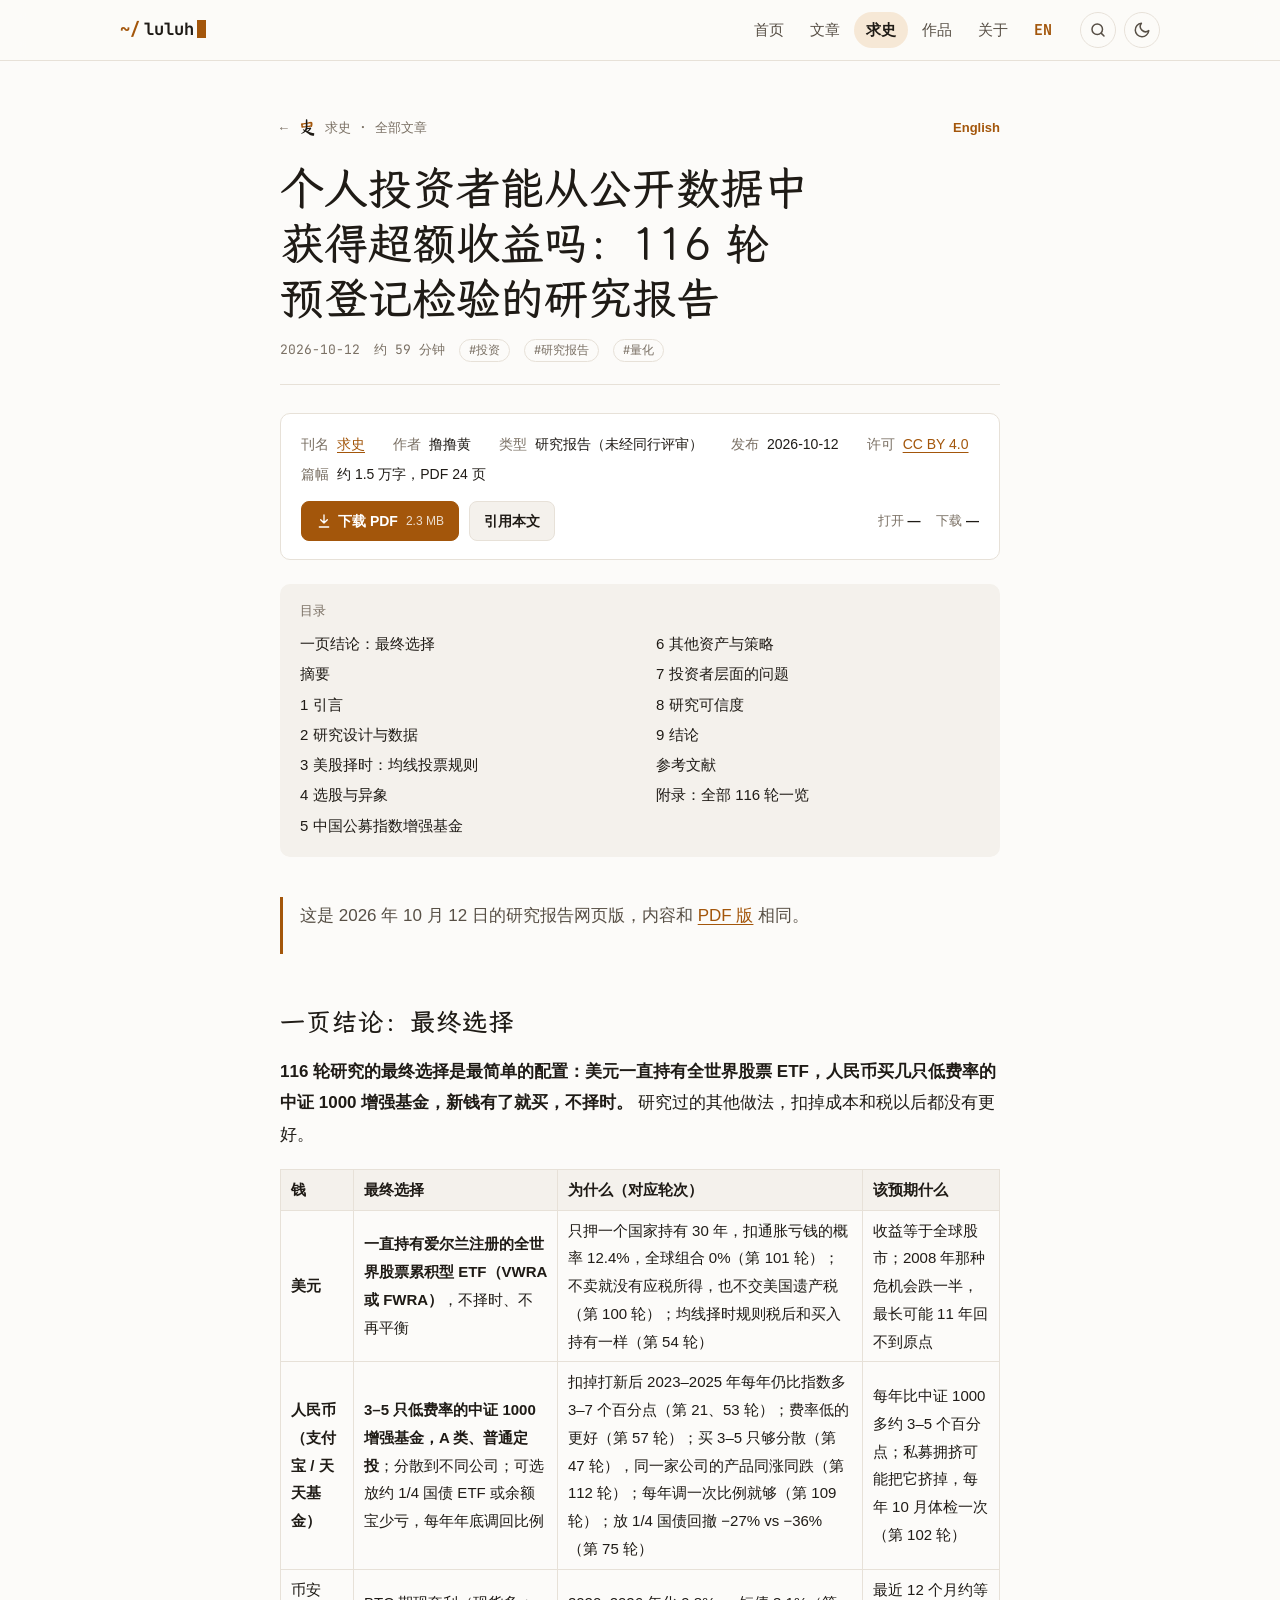
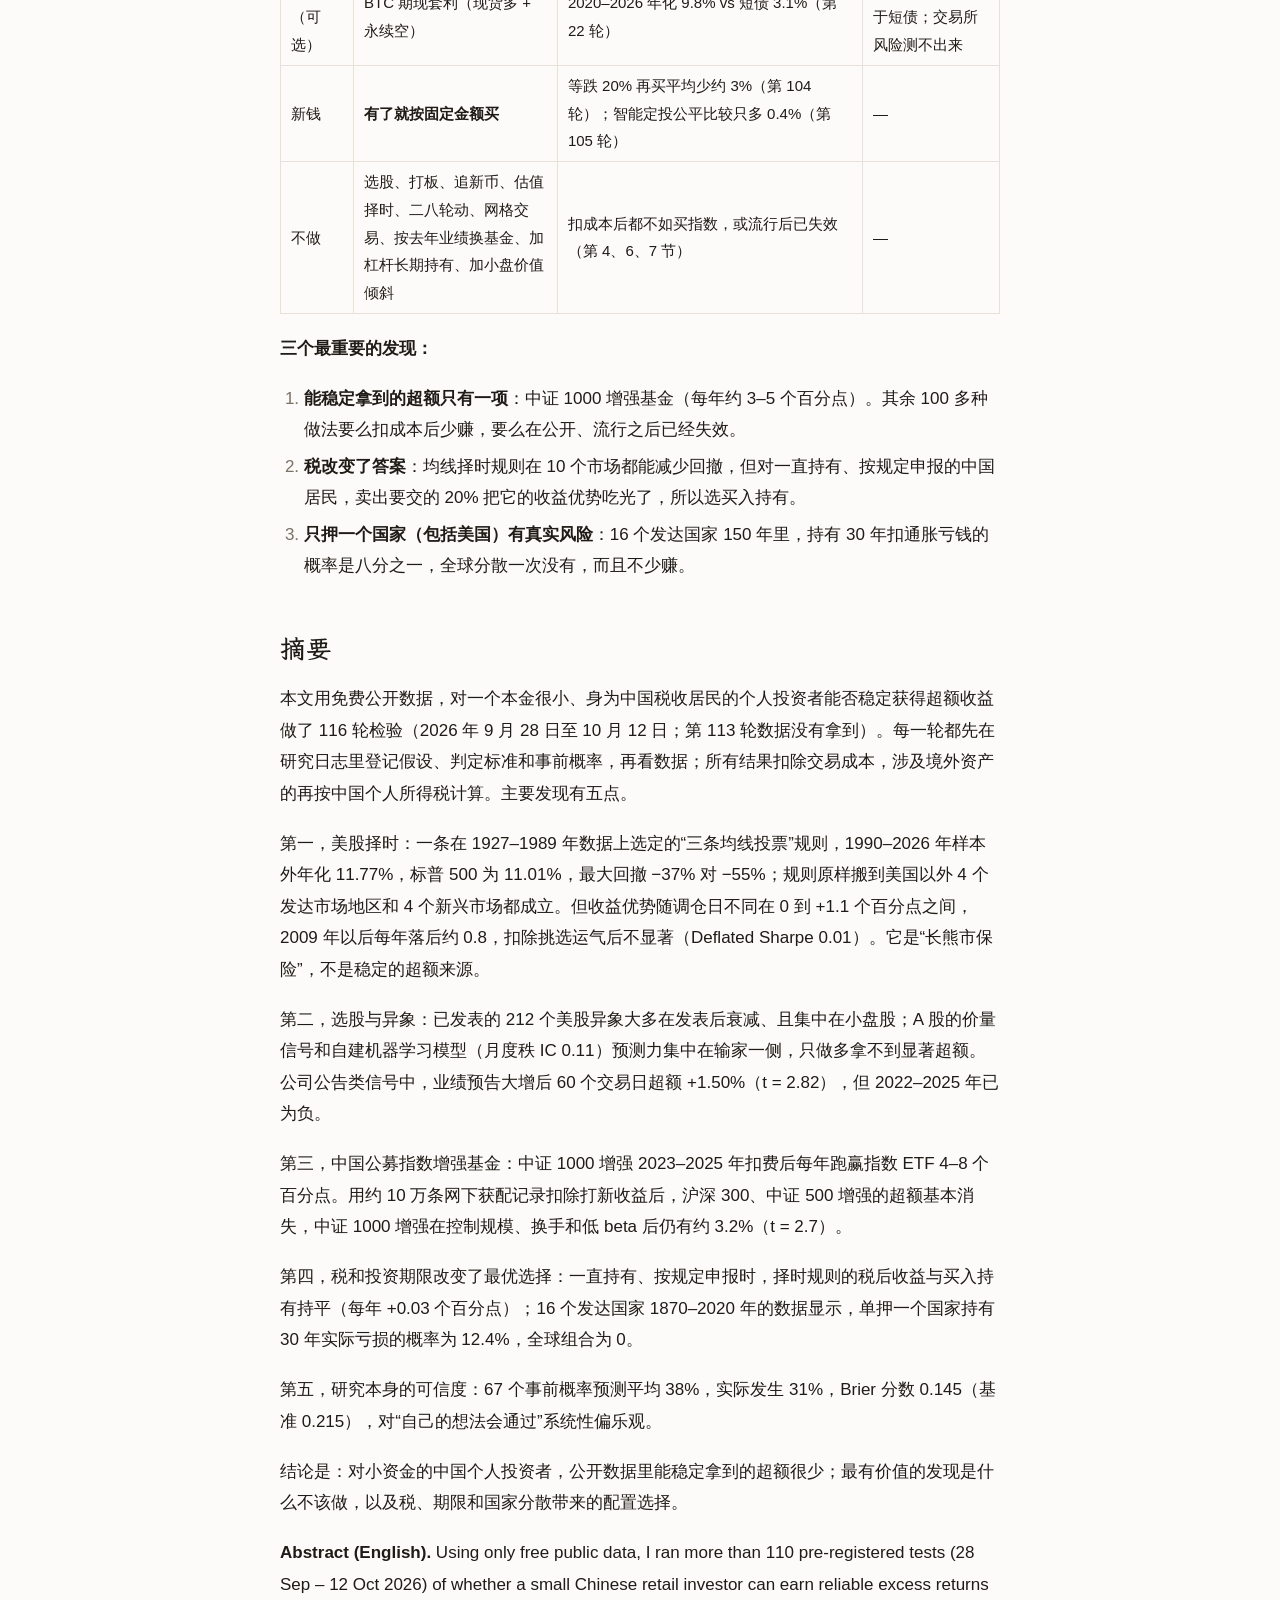
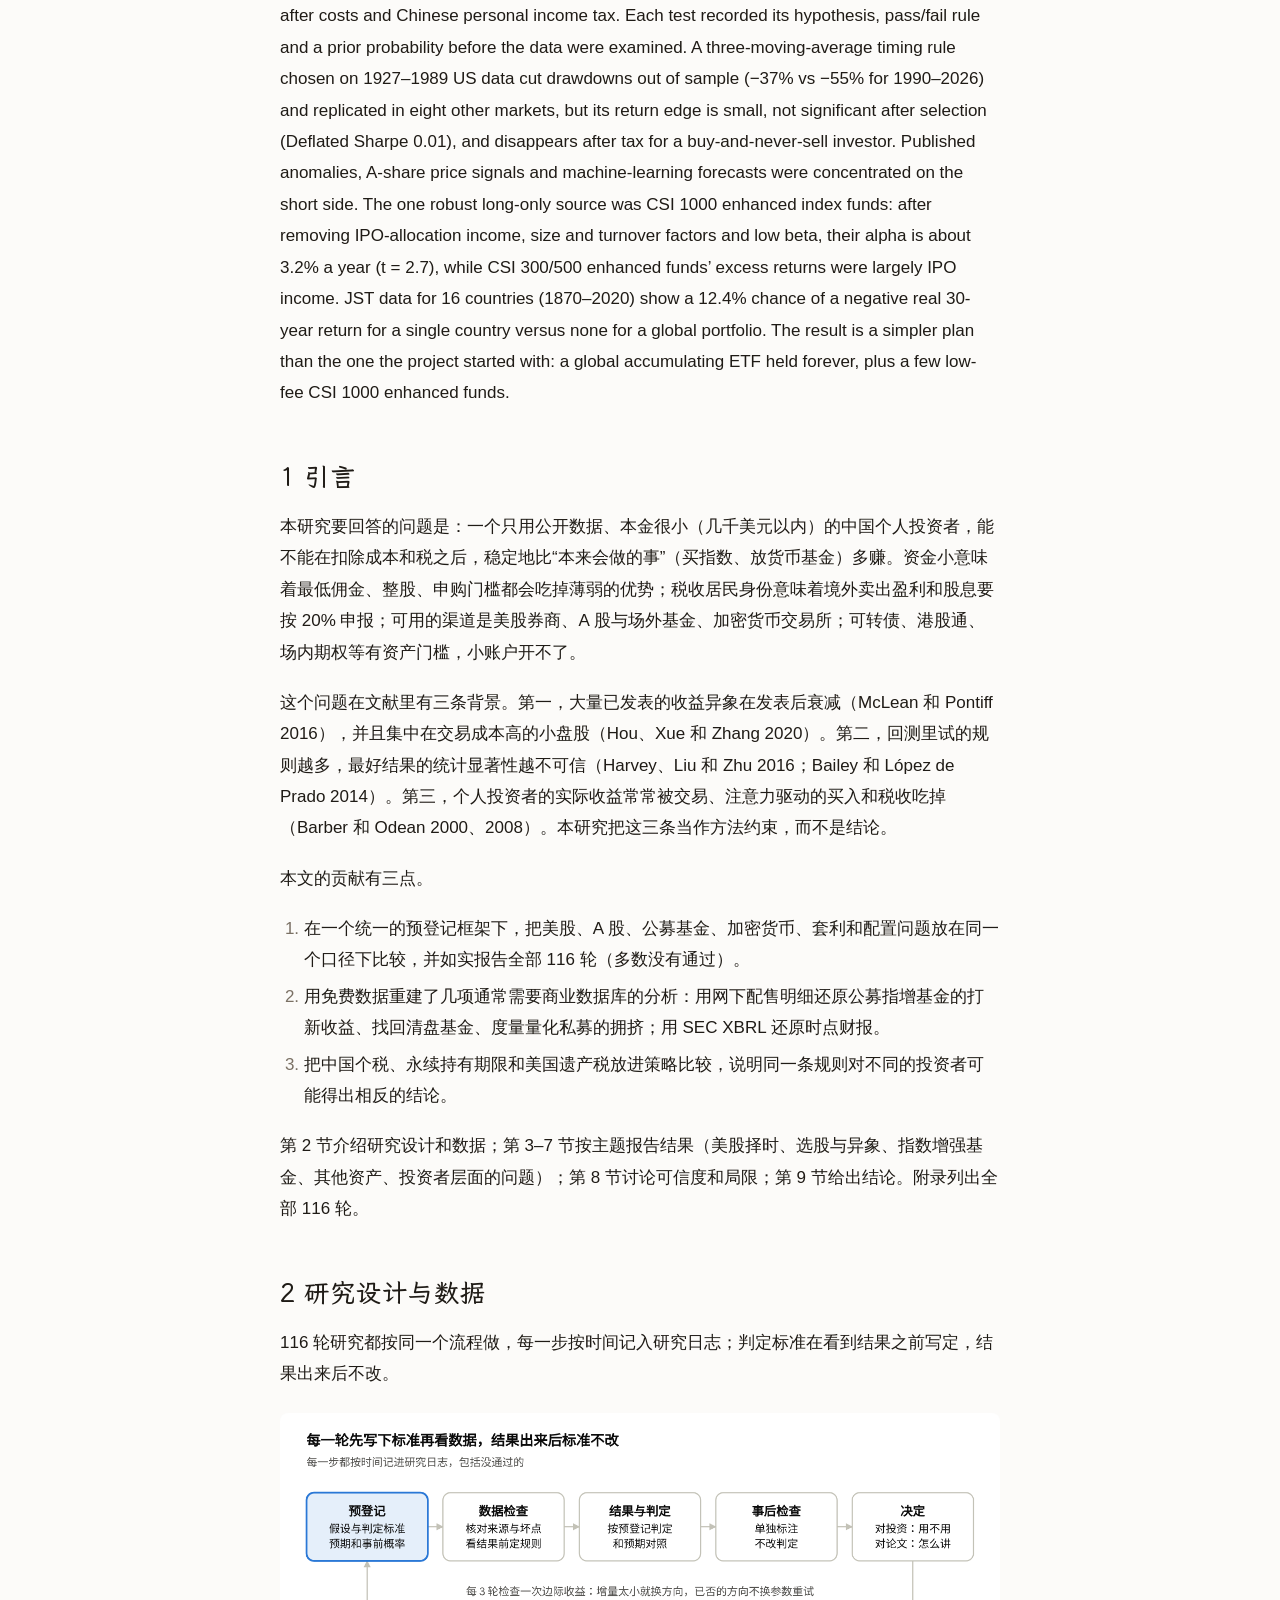
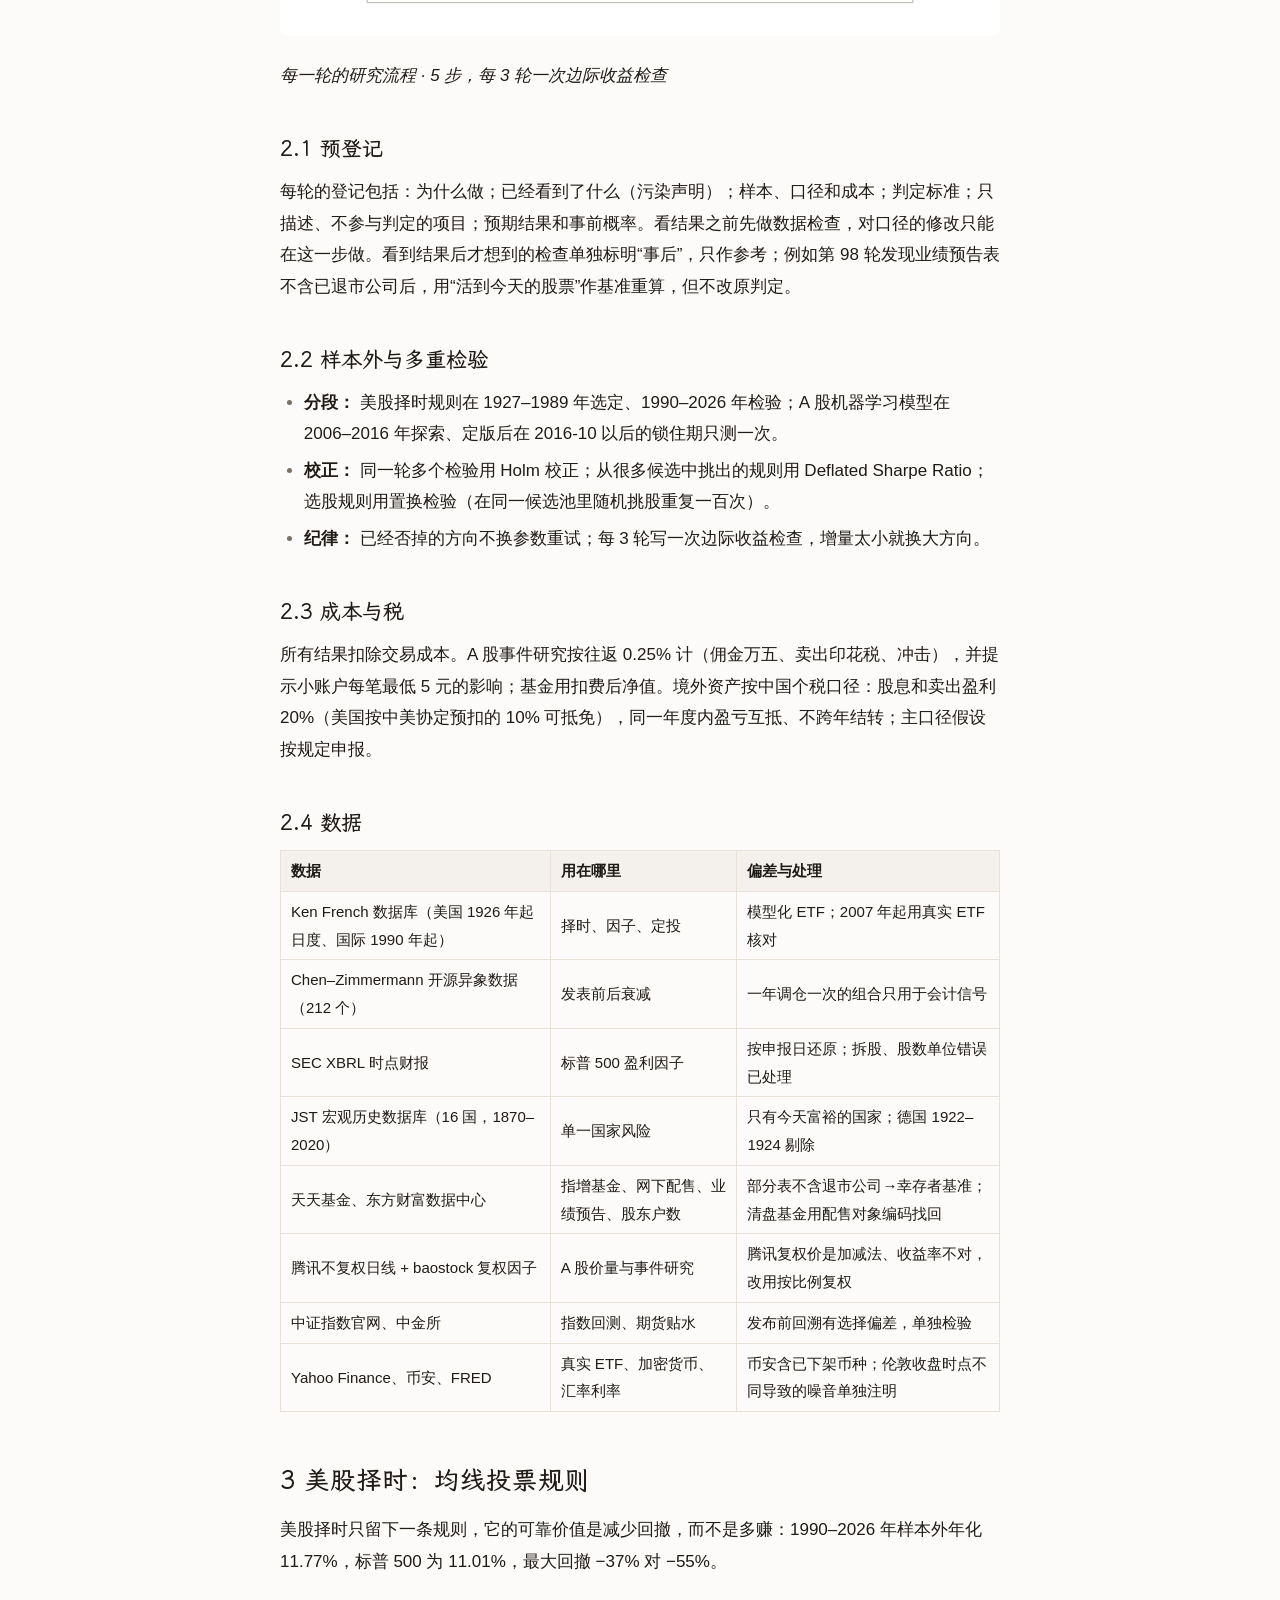
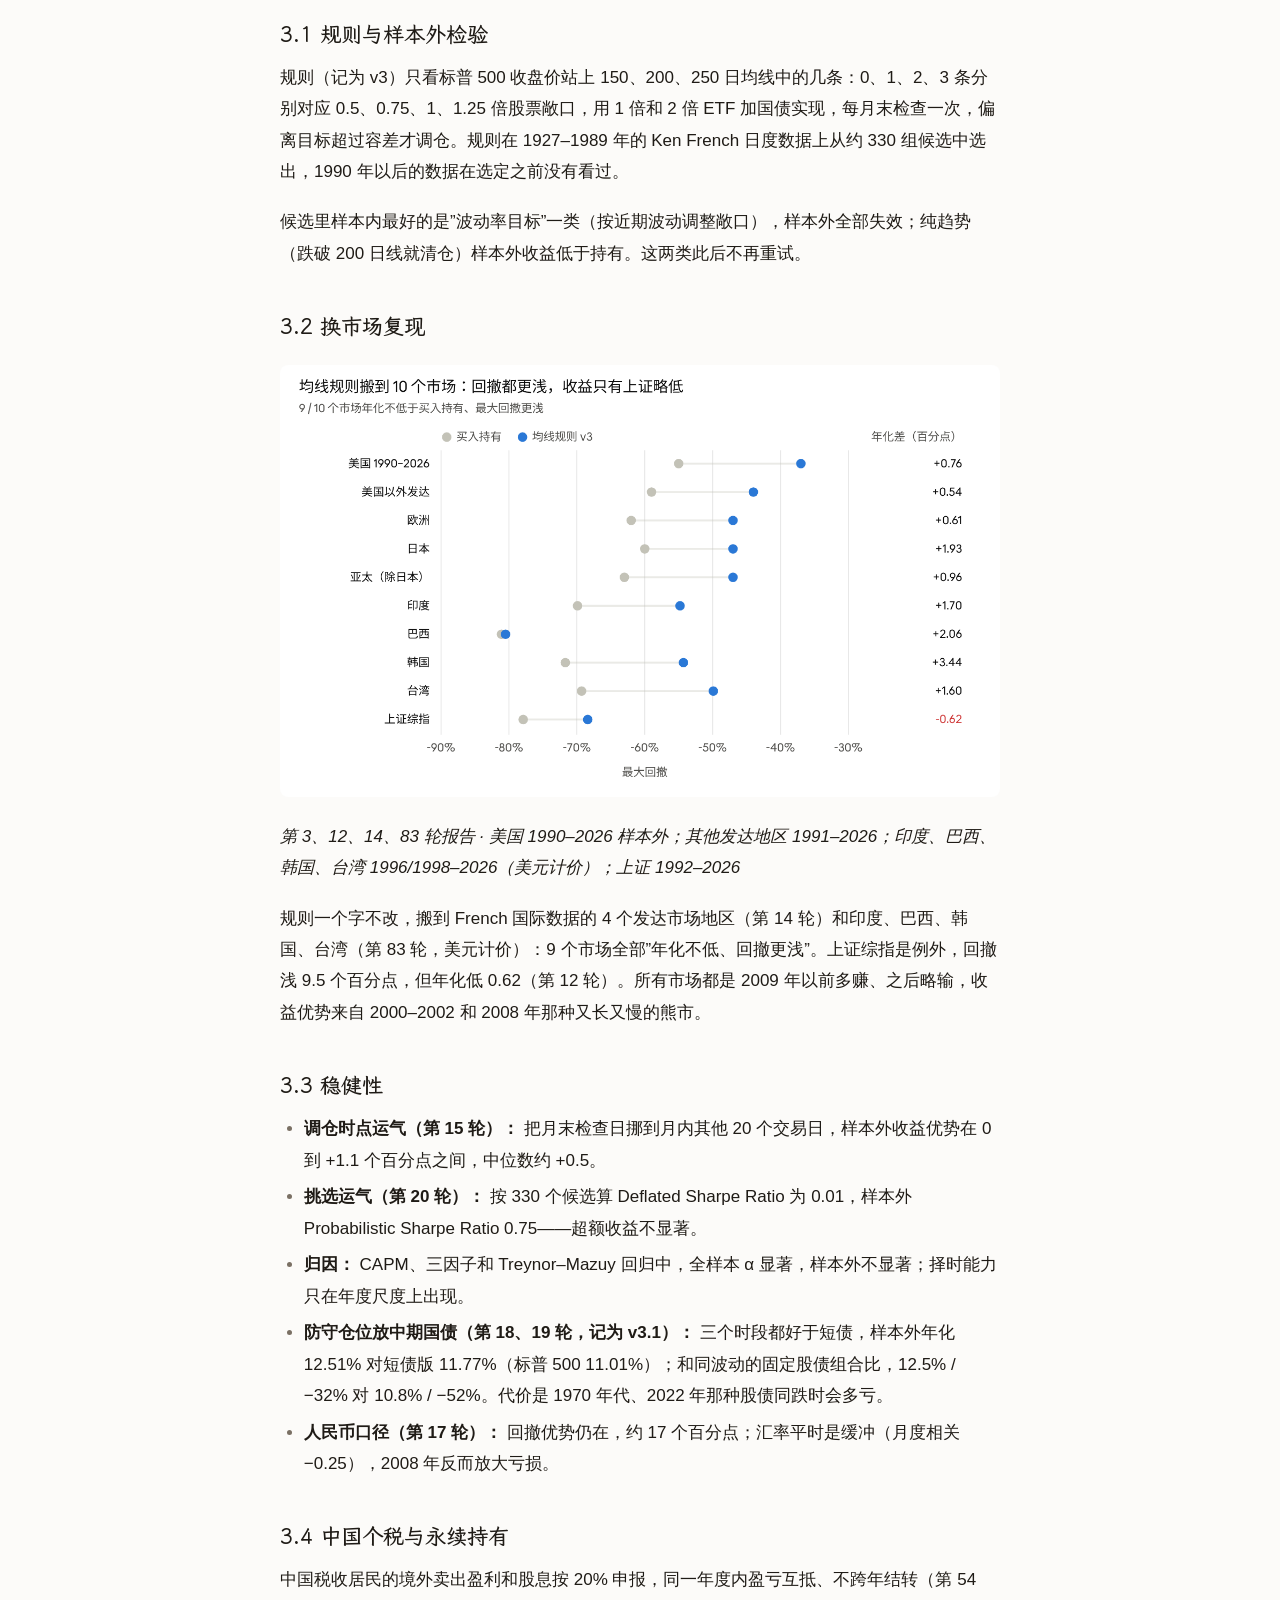
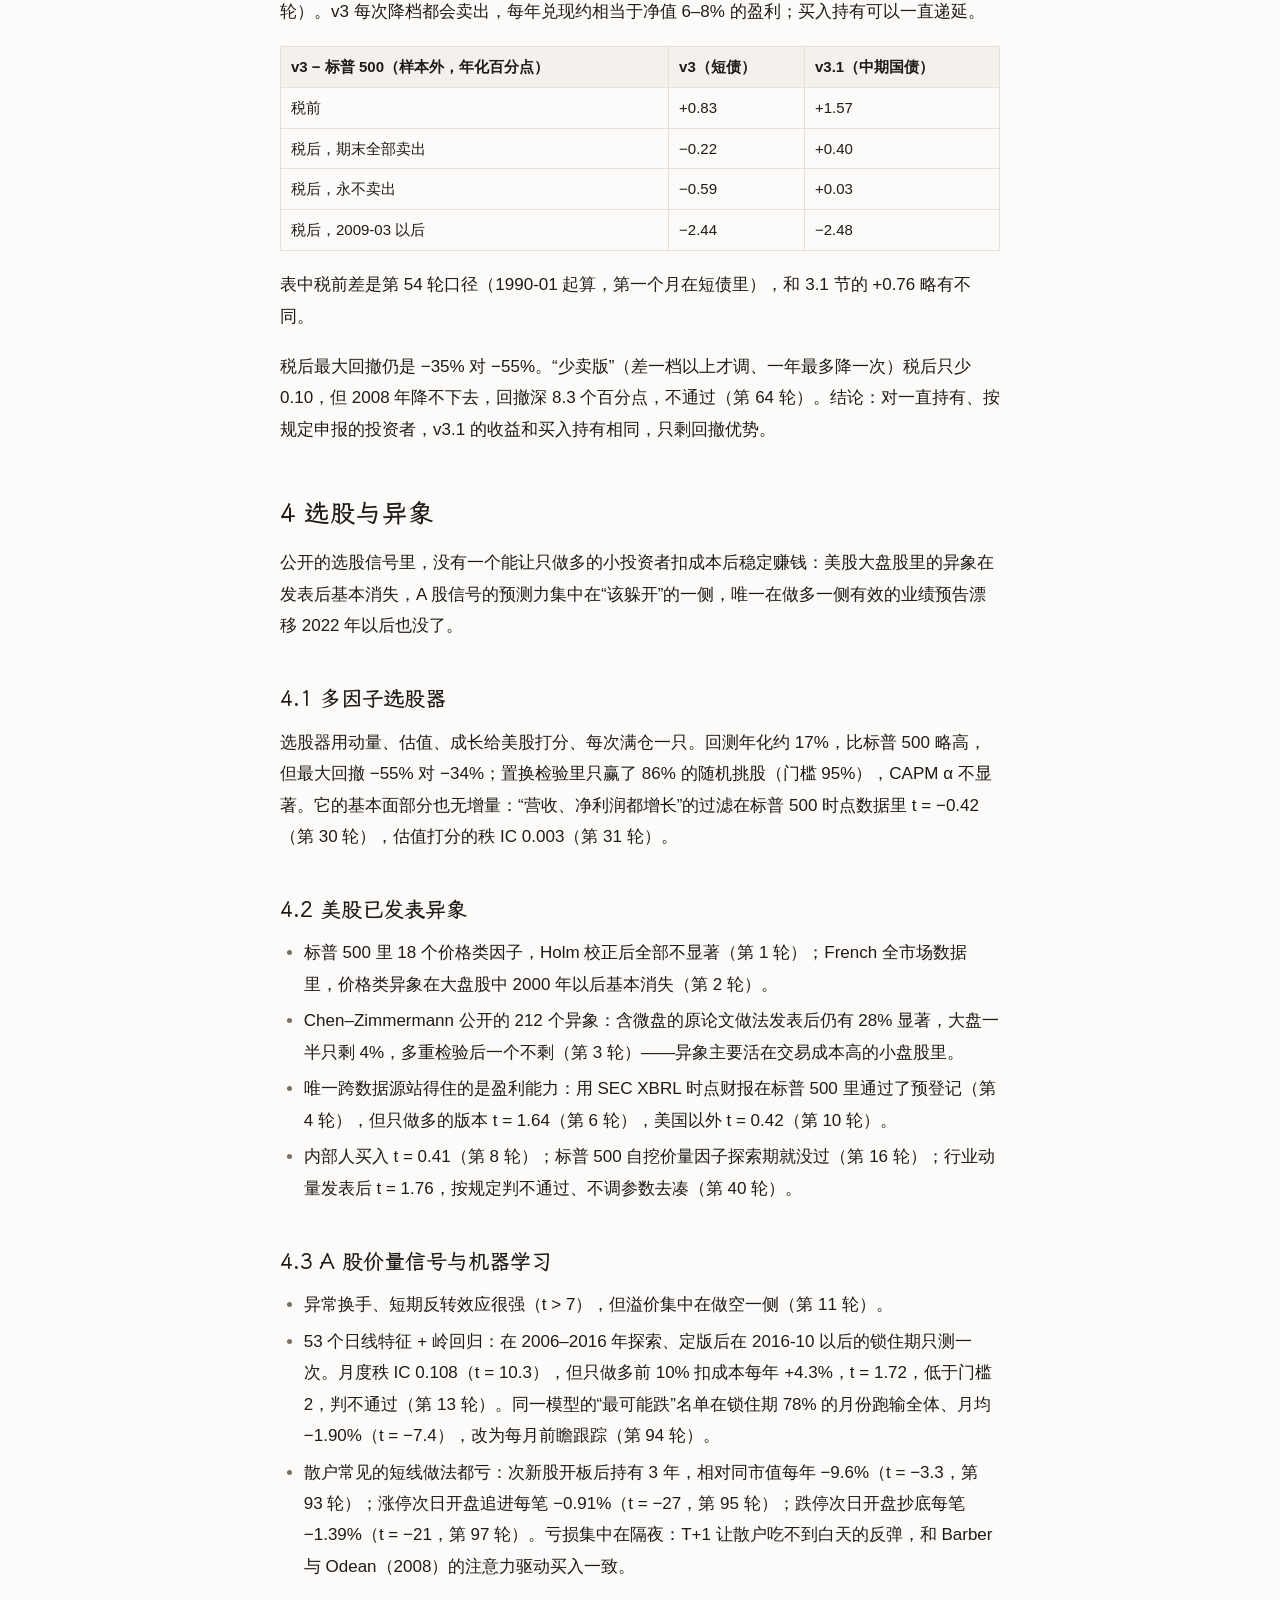
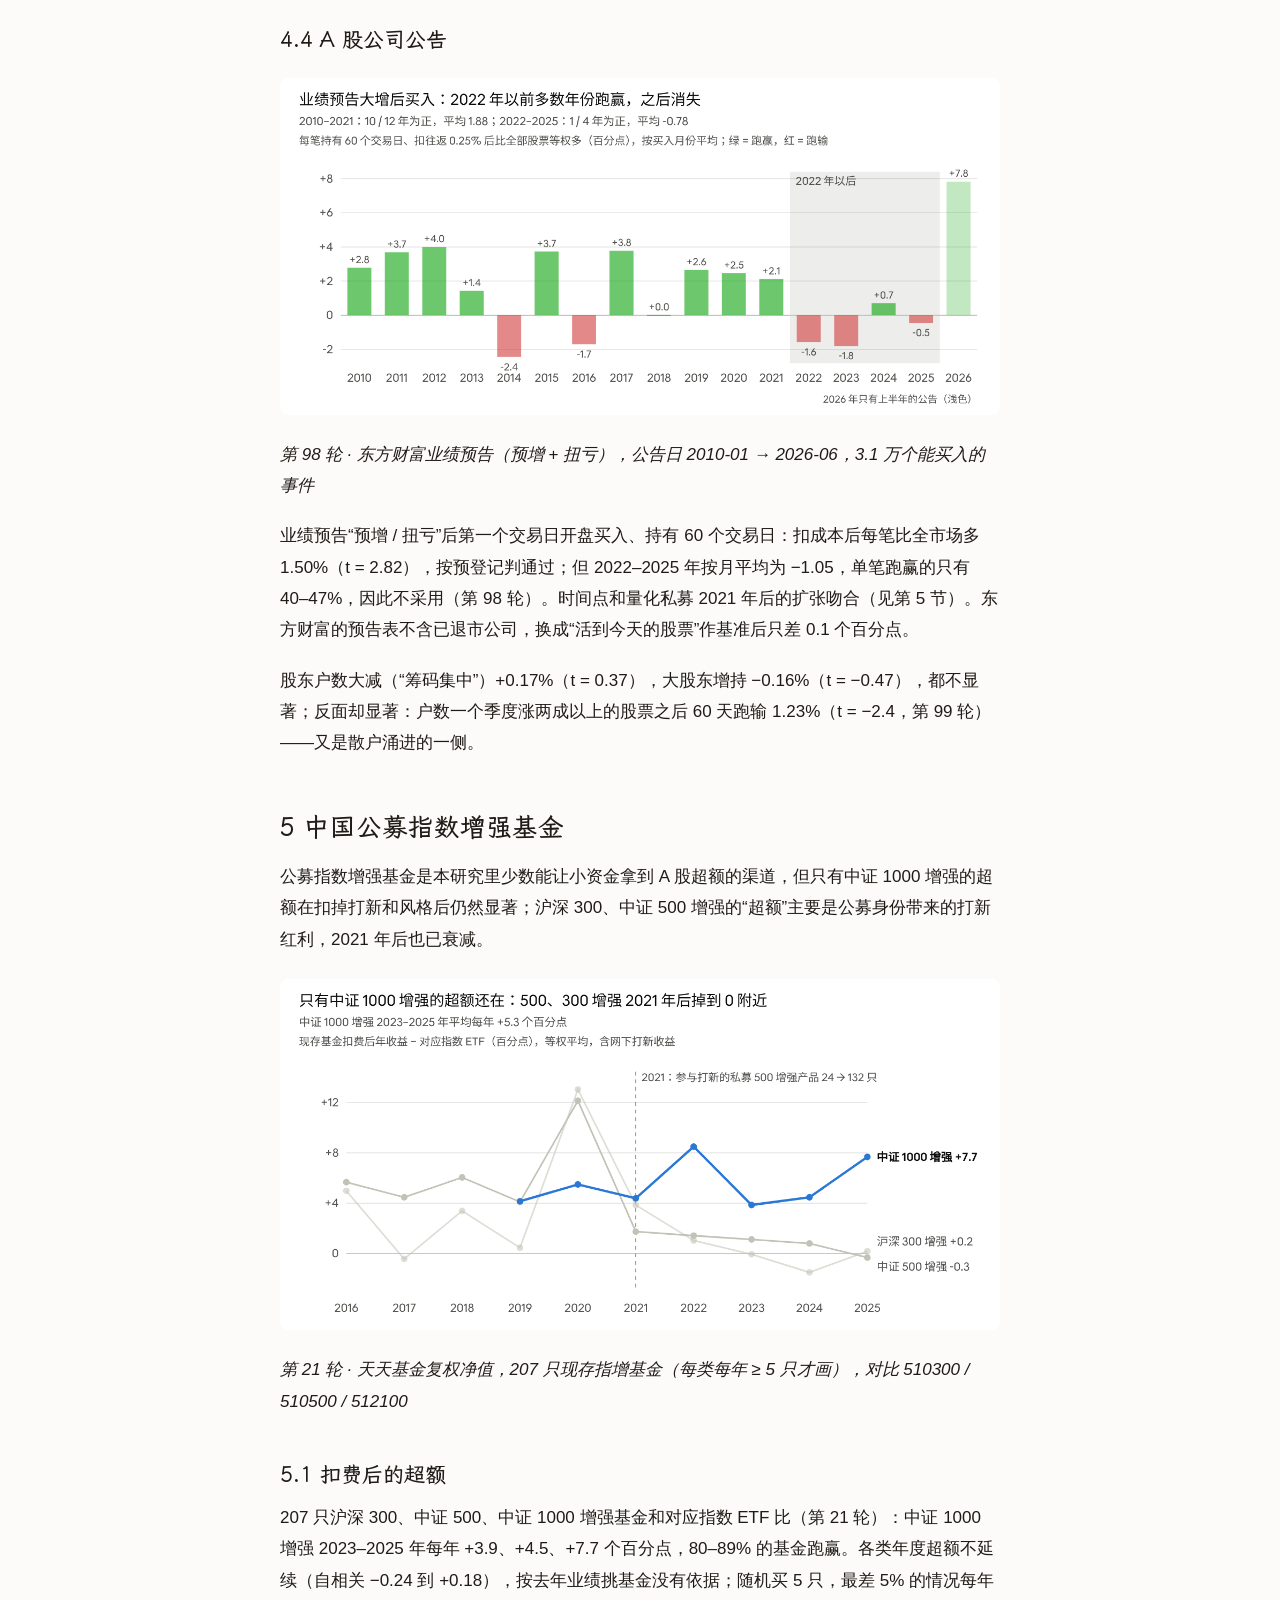
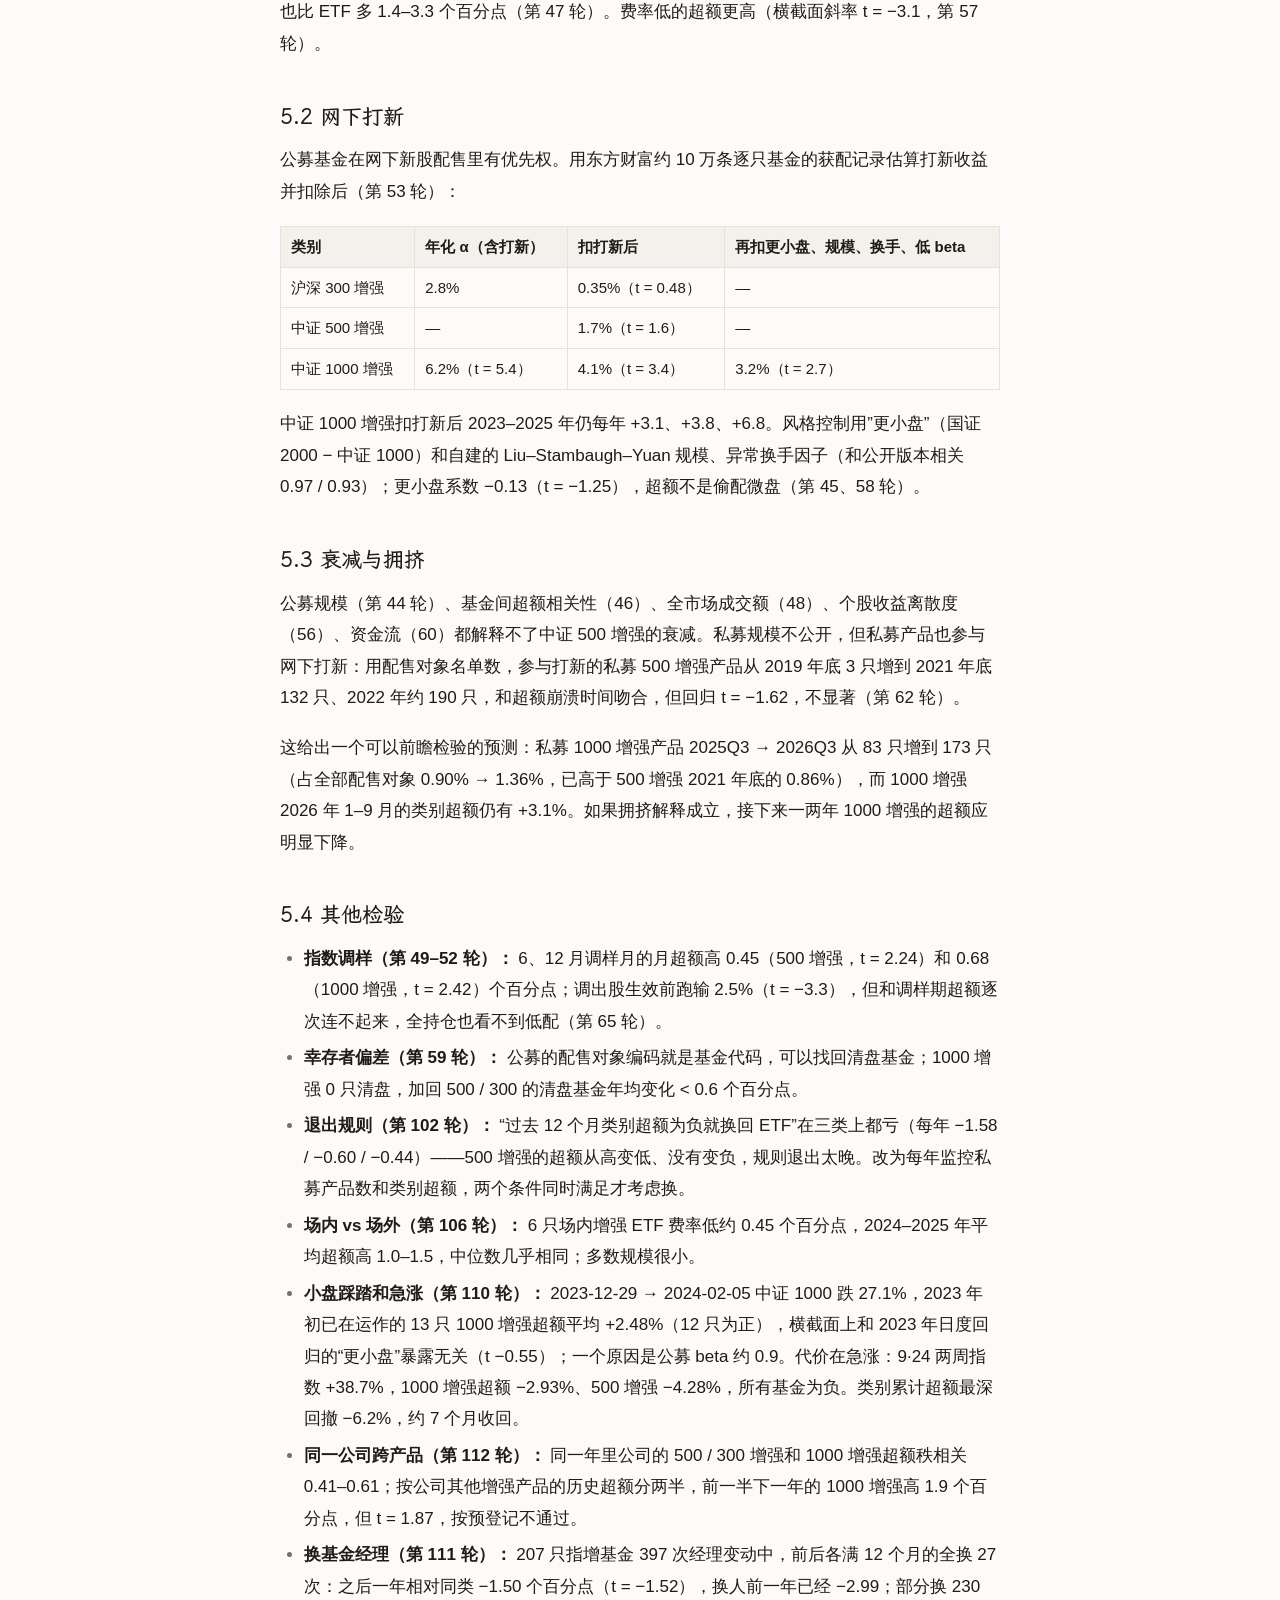
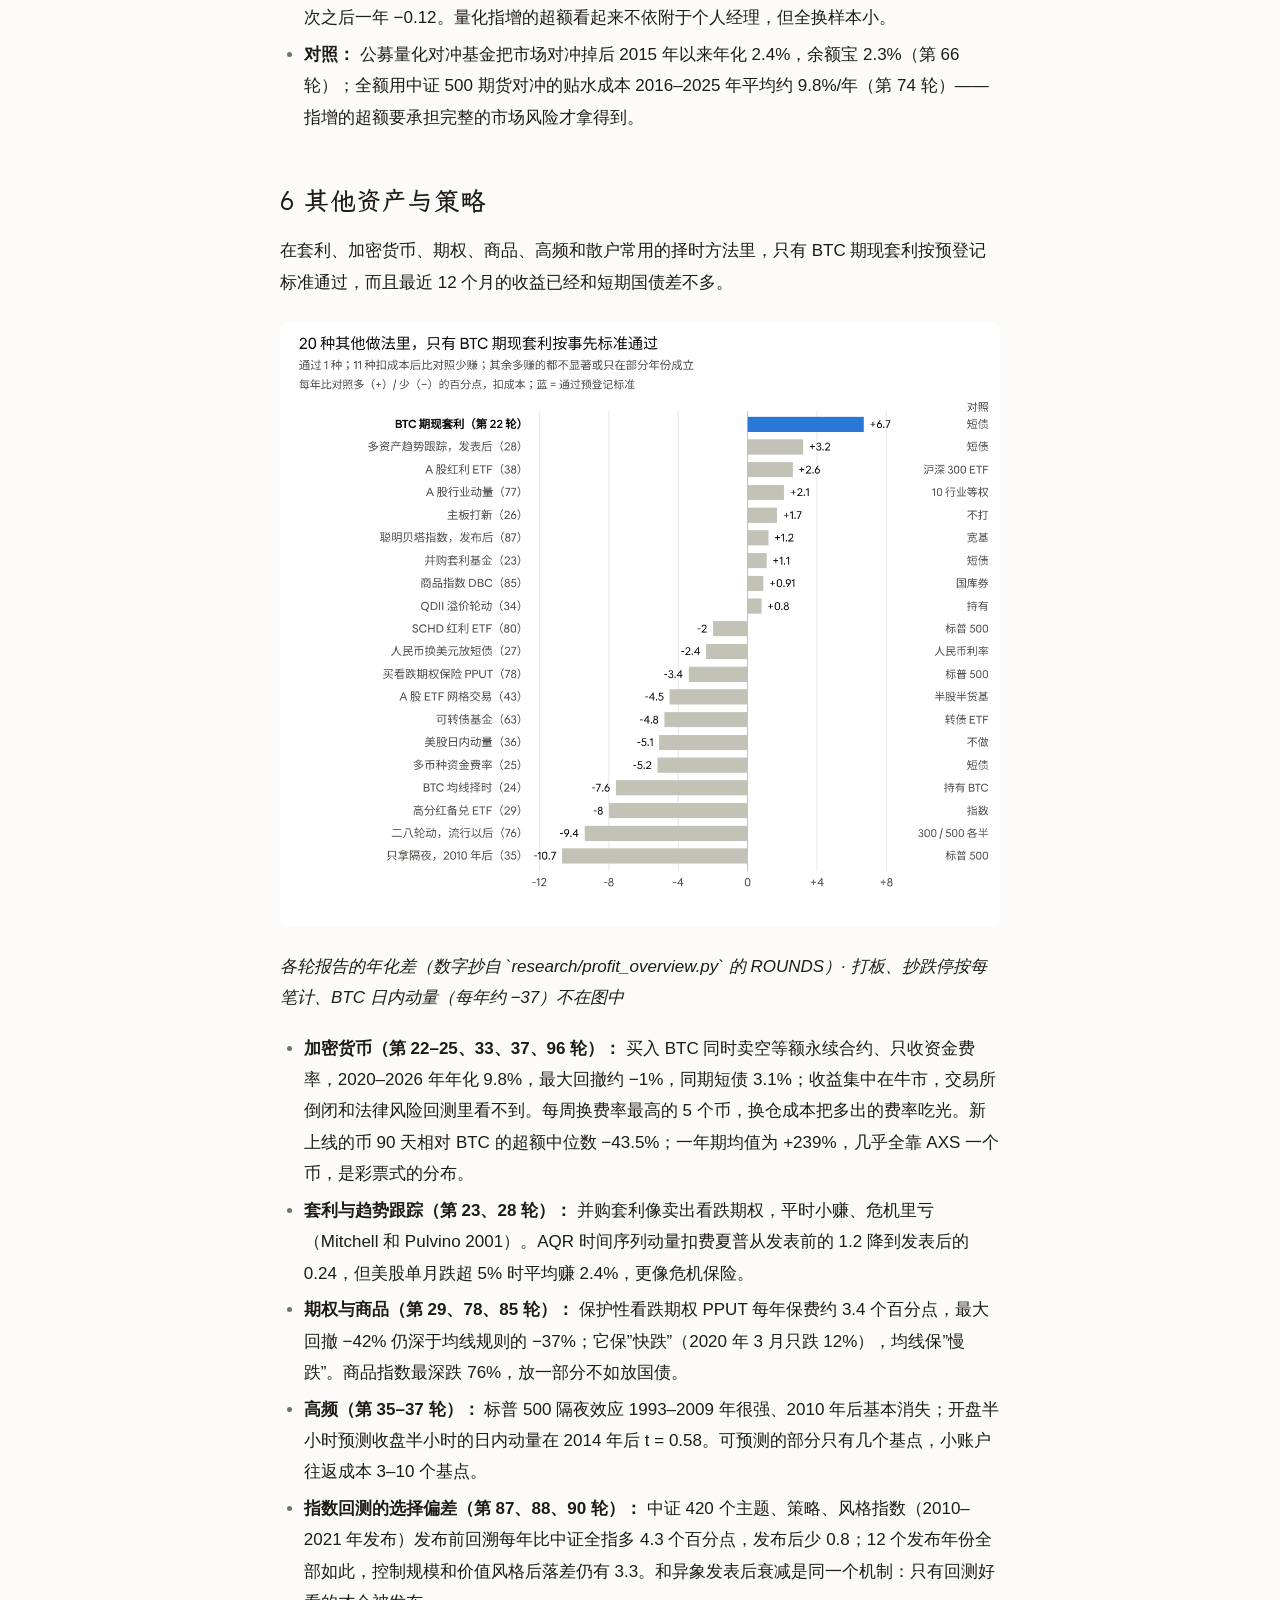
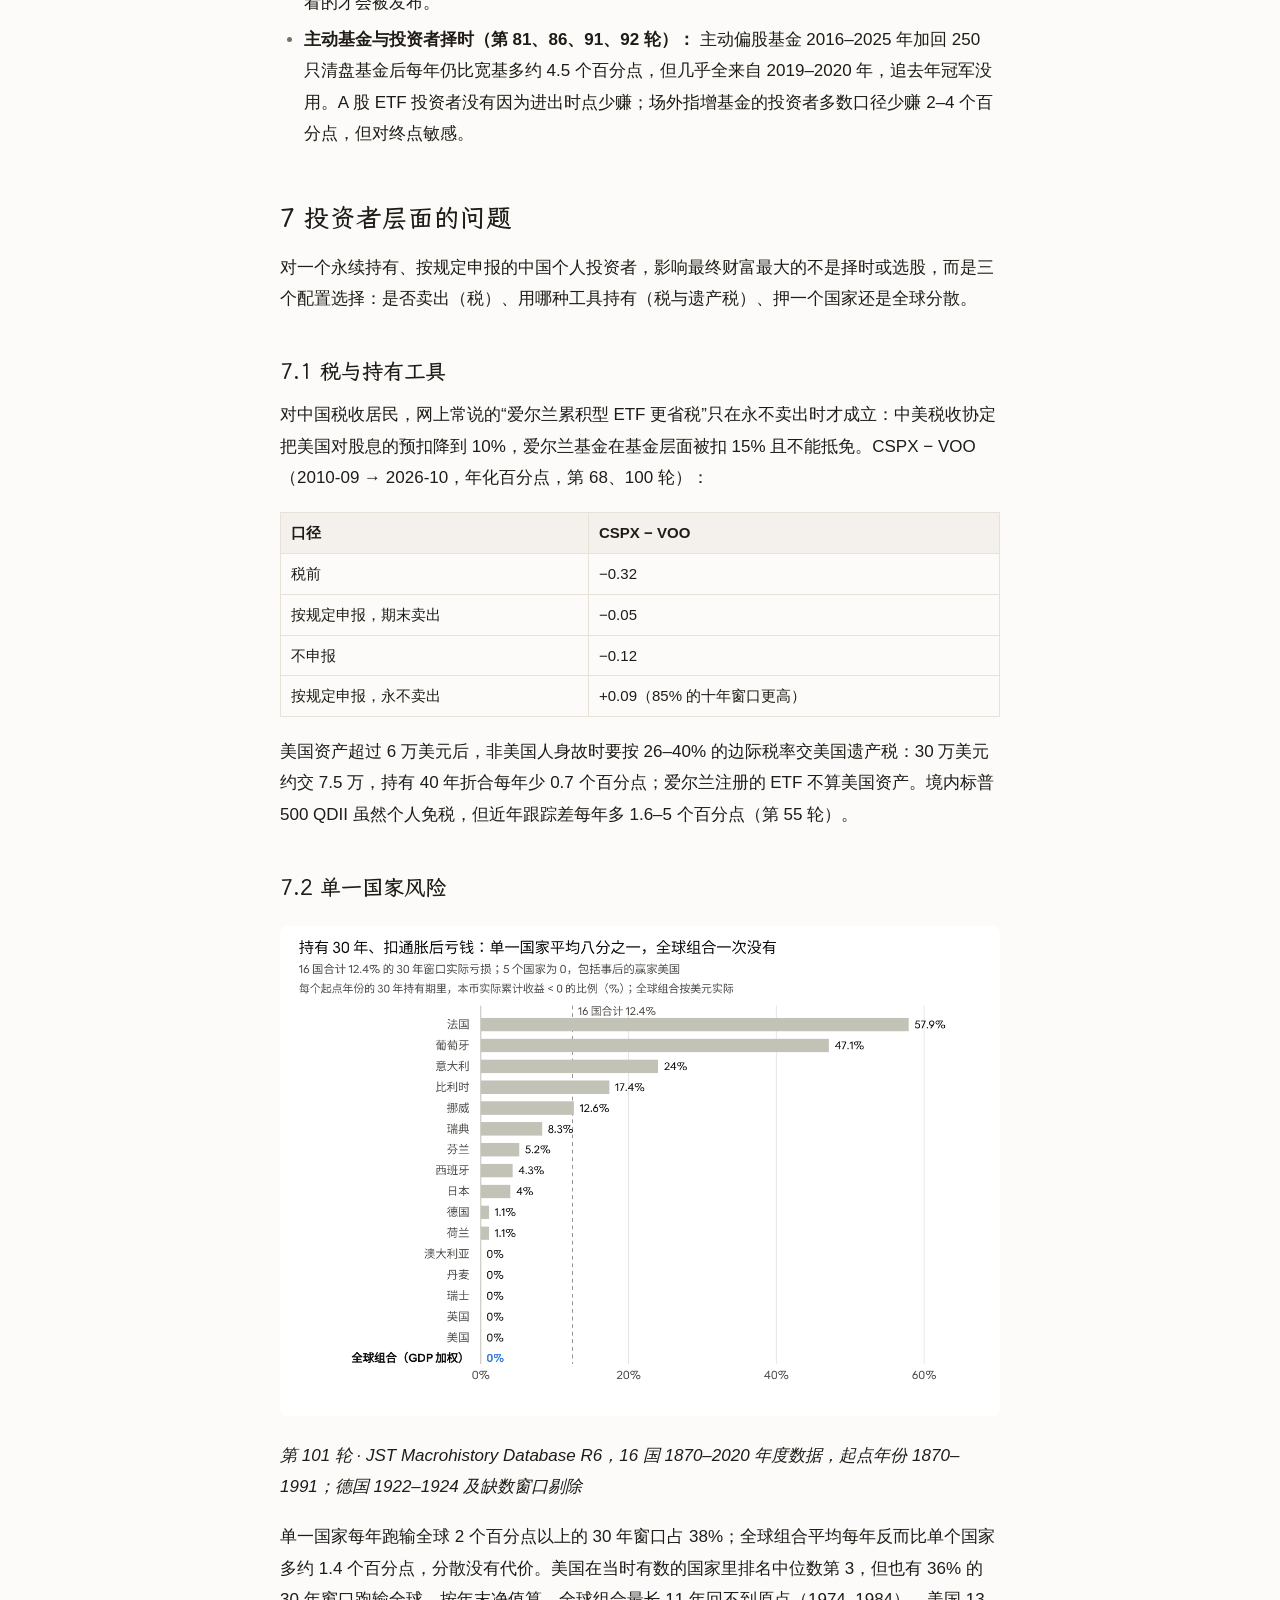
==== 116-rounds-report/index.html @ 2277ae7c "116 轮报告加 CC BY 4.0 许可" ====
<!DOCTYPE html><html lang="zh-CN"> <head><meta charset="utf-8"><meta name="viewport" content="width=device-width, initial-scale=1"><title>个人投资者能从公开数据中获得超额收益吗：116 轮预登记检验的研究报告 · 撸撸黄 LuluH</title><meta name="description" content="用免费公开数据，对本金很小的中国税收居民个人投资者能否稳定获得超额收益做了 116 轮检验。"><link rel="canonical" href="https://qiushi.luluh.top/116-rounds-report/"><link rel="alternate" hreflang="zh-CN" href="https://qiushi.luluh.top/116-rounds-report/"><link rel="alternate" hreflang="en" href="https://qiushi.luluh.top/en/116-rounds-report/"><link rel="alternate" hreflang="x-default" href="https://qiushi.luluh.top/116-rounds-report/"><meta property="og:type" content="article"><meta property="og:site_name" content="撸撸黄 LuluH"><meta property="og:locale" content="zh_CN"><meta property="og:url" content="https://qiushi.luluh.top/116-rounds-report/"><meta property="og:title" content="个人投资者能从公开数据中获得超额收益吗：116 轮预登记检验的研究报告 · 撸撸黄 LuluH"><meta property="og:description" content="用免费公开数据，对本金很小的中国税收居民个人投资者能否稳定获得超额收益做了 116 轮检验。"><meta property="og:image" content="https://qiushi.luluh.top/og.png"><meta name="twitter:card" content="summary_large_image"><meta name="twitter:title" content="个人投资者能从公开数据中获得超额收益吗：116 轮预登记检验的研究报告 · 撸撸黄 LuluH"><meta name="twitter:description" content="用免费公开数据，对本金很小的中国税收居民个人投资者能否稳定获得超额收益做了 116 轮检验。"><meta name="twitter:image" content="https://qiushi.luluh.top/og.png"><link rel="icon" type="image/svg+xml" href="/favicon.svg"><link rel="icon" type="image/png" sizes="32x32" href="/icon-32.png"><link rel="apple-touch-icon" href="/icon-180.png"><link rel="alternate" type="application/rss+xml" title="撸撸黄 LuluH" href="https://luluh.top/rss.xml"><link rel="sitemap" href="https://qiushi.luluh.top/sitemap.xml"><link rel="preload" href="/fonts/jetbrains-mono-latin-700-normal.woff2" as="font" type="font/woff2" crossorigin><meta name="theme-color" content="#171513" media="(prefers-color-scheme: dark)"><meta name="theme-color" content="#fcfbf9" media="(prefers-color-scheme: light)"><!-- 在页面画出来之前定好深浅色，避免先闪一下白底 --><script>
      (function () {
        var t = null;
        try { t = localStorage.getItem('theme'); } catch (e) {}
        if (t !== 'light' && t !== 'dark') {
          t = window.matchMedia('(prefers-color-scheme: light)').matches ? 'light' : 'dark';
        }
        document.documentElement.dataset.theme = t;
      })();
    </script><!-- 旧站链接兼容：/#/blog?id=post03 → /blog/how-stocks-work/ --><script>(function(){const legacyMap = {"post07":"/blog/expo-practice-script/","post03":"/blog/how-stocks-work/","post02":"/blog/html-to-word/","post04":"/blog/stock-terms/","post05":"/blog/stock-trading-rules/","post06":"/blog/chaoxing-copy/","post01":"/blog/pip-access-denied/"};

      (function () {
        var h = location.hash;
        if (h.indexOf('#/') !== 0) return;
        var m = h.match(/^#\/blog\?(?:.*&)?id=([^&]+)/);
        var to = '/';
        if (m && legacyMap[m[1]]) to = legacyMap[m[1]];
        else if (/^#\/blog/.test(h)) to = '/blog/';
        else if (/^#\/(homework|projects)/.test(h)) to = '/works/';
        location.replace(to);
      })();
    })();</script><link rel="stylesheet" href="/_astro/_slug_.O-OmyZ-A.css"></head> <body> <a class="skip-link" href="#main">跳到正文</a> <header class="site-header"> <div class="wrap"> <a href="https://luluh.top/" class="logo mono" aria-label="撸撸黄 LuluH 首页"> <span class="prompt">~/</span>luluh<span class="cursor" aria-hidden="true"></span> </a> <nav class="nav mono" aria-label="主导航"> <a href="https://luluh.top/">首页</a><a href="https://luluh.top/blog/">文章</a><a href="https://qiushi.luluh.top/" aria-current="page">求史</a><a href="https://luluh.top/works/">作品</a><a href="https://luluh.top/about/">关于</a> <a class="nav-lang" href="https://qiushi.luluh.top/en/116-rounds-report/" hreflang="en" lang="en">EN</a> </nav> <div class="header-actions"> <button class="icon-btn" id="search-toggle" type="button" aria-label="搜索" aria-expanded="false" aria-controls="search-pop" title="搜索（/）"> <svg viewBox="0 0 24 24" fill="none" stroke="currentColor" stroke-width="2" stroke-linecap="round" stroke-linejoin="round"><circle cx="11" cy="11" r="7"></circle><path d="m20 20-3.5-3.5"></path></svg> </button> <button class="icon-btn" id="theme-toggle" type="button" aria-label="切换深色/浅色"> <svg class="theme-icon-moon" viewBox="0 0 24 24" fill="none" stroke="currentColor" stroke-width="2" stroke-linecap="round" stroke-linejoin="round"><path d="M21 12.8A9 9 0 1 1 11.2 3a7 7 0 0 0 9.8 9.8z"></path></svg> <svg class="theme-icon-sun" viewBox="0 0 24 24" fill="none" stroke="currentColor" stroke-width="2" stroke-linecap="round" stroke-linejoin="round"><circle cx="12" cy="12" r="4"></circle><path d="M12 2v2M12 20v2M4.9 4.9l1.4 1.4M17.7 17.7l1.4 1.4M2 12h2M20 12h2M4.9 19.1l1.4-1.4M17.7 6.3l1.4-1.4"></path></svg> </button> </div> </div> </header> <!-- 搜索：点页头的放大镜就在当前页弹出，不单开页面；Pagefind 第一次打开时才加载 --> <div class="search-pop" id="search-pop" hidden> <div class="search-backdrop" data-search-close></div> <div class="search-box" role="dialog" aria-modal="true" aria-label="搜索"> <div id="search"></div> <p class="search-hint mono">Esc 关闭 · 按 / 随时打开</p> </div> </div> <main id="main">  <article class="wrap-narrow" data-pagefind-body> <div class="back-row" data-pagefind-ignore> <a class="back-link mono" href="/">← <svg class="qiushi-logo back-mark" viewBox="0 0 100 100" role="img" aria-label xmlns="http://www.w3.org/2000/svg">  <g> <path fill="var(--accent)" d="M17.04 30.62 L17.10 30.94 L17.18 31.34 L17.27 31.79 L17.37 32.31 L17.48 32.87 L17.60 33.46 L17.72 34.09 L17.85 34.74 L17.98 35.39 L18.10 36.05 L18.22 36.71 L18.33 37.35 L18.44 37.97 L18.53 38.56 L18.62 39.15 L18.71 39.77 L18.80 40.41 L18.89 41.07 L18.97 41.74 L19.05 42.40 L19.13 43.05 L19.20 43.69 L19.27 44.29 L19.34 44.85 L19.40 45.37 L19.45 45.83 L19.50 46.23 L19.53 46.56 L19.83 47.69 L20.41 48.72 L21.24 49.55 L22.25 50.15 L23.38 50.46 L24.56 50.47 L25.69 50.17 L26.72 49.59 L27.55 48.76 L28.15 47.75 L28.46 46.62 L28.47 45.44 L28.42 45.12 L28.37 44.72 L28.31 44.26 L28.24 43.74 L28.16 43.18 L28.08 42.58 L28.00 41.95 L27.91 41.29 L27.83 40.63 L27.74 39.97 L27.66 39.30 L27.59 38.66 L27.52 38.03 L27.47 37.44 L27.41 36.85 L27.36 36.22 L27.32 35.57 L27.27 34.91 L27.23 34.24 L27.19 33.57 L27.15 32.91 L27.12 32.27 L27.08 31.67 L27.05 31.10 L27.03 30.58 L27.00 30.11 L26.98 29.71 L26.96 29.38 L26.63 28.12 L25.99 26.98 L25.07 26.05 L23.94 25.39 L22.69 25.05 L21.38 25.04 L20.12 25.37 L18.98 26.01 L18.05 26.93 L17.39 28.06 L17.05 29.31 Z M22.68 33.45 L23.73 33.23 L25.01 32.95 L26.50 32.62 L28.17 32.25 L29.98 31.85 L31.92 31.43 L33.95 30.99 L36.05 30.54 L38.19 30.10 L40.34 29.66 L42.47 29.25 L44.56 28.86 L46.58 28.51 L48.51 28.21 L50.48 27.91 L52.55 27.57 L54.67 27.22 L56.82 26.87 L58.98 26.53 L61.11 26.21 L63.19 25.93 L65.19 25.68 L67.08 25.50 L68.81 25.38 L70.34 25.34 L71.61 25.39 L72.55 25.50 L73.04 25.65 L73.08 25.74 L72.81 25.69 L72.45 25.47 L72.16 25.20 L72.02 25.06 L71.96 25.13 L71.91 25.43 L71.86 25.92 L71.78 26.56 L71.68 27.33 L71.58 28.21 L71.50 29.21 L71.46 30.31 L71.51 31.32 L71.57 31.95 L71.62 32.46 L71.66 33.05 L71.68 33.72 L71.70 34.42 L71.70 35.16 L71.69 35.91 L71.68 36.65 L71.66 37.38 L71.63 38.08 L71.60 38.75 L71.58 39.38 L71.55 39.97 L71.53 40.45 L71.54 41.62 L71.86 42.76 L72.45 43.77 L73.29 44.59 L74.31 45.17 L75.45 45.47 L76.62 45.46 L77.76 45.14 L78.77 44.55 L79.59 43.71 L80.17 42.69 L80.47 41.55 L80.55 41.22 L80.67 40.82 L80.84 40.29 L81.03 39.66 L81.24 38.95 L81.46 38.18 L81.68 37.34 L81.90 36.46 L82.10 35.54 L82.27 34.58 L82.41 33.59 L82.50 32.57 L82.53 31.53 L82.49 30.68 L82.47 30.19 L82.47 29.69 L82.49 28.99 L82.53 28.14 L82.55 27.15 L82.54 26.04 L82.46 24.82 L82.25 23.48 L81.85 22.02 L81.14 20.47 L80.03 18.97 L78.53 17.70 L76.79 16.82 L74.96 16.35 L73.15 16.21 L71.37 16.29 L69.56 16.52 L67.69 16.86 L65.75 17.29 L63.74 17.79 L61.68 18.32 L59.59 18.89 L57.48 19.46 L55.38 20.02 L53.30 20.56 L51.28 21.04 L49.34 21.46 L47.49 21.79 L45.59 22.08 L43.56 22.35 L41.45 22.61 L39.29 22.86 L37.11 23.09 L34.94 23.31 L32.80 23.51 L30.73 23.70 L28.75 23.88 L26.90 24.04 L25.20 24.19 L23.69 24.33 L22.38 24.45 L21.32 24.55 L20.19 24.88 L19.18 25.49 L18.37 26.34 L17.81 27.37 L17.53 28.51 L17.55 29.68 L17.88 30.81 L18.49 31.82 L19.34 32.63 L20.37 33.19 L21.51 33.47 Z M24.46 49.97 L25.51 49.81 L26.80 49.59 L28.29 49.34 L29.96 49.05 L31.78 48.74 L33.73 48.41 L35.77 48.07 L37.87 47.73 L40.02 47.39 L42.17 47.06 L44.31 46.74 L46.40 46.46 L48.42 46.20 L50.34 45.98 L52.27 45.79 L54.30 45.62 L56.41 45.47 L58.56 45.32 L60.74 45.20 L62.91 45.08 L65.05 44.98 L67.12 44.88 L69.09 44.80 L70.94 44.72 L72.63 44.65 L74.15 44.59 L75.45 44.53 L76.52 44.47 L77.66 44.18 L78.68 43.61 L79.53 42.80 L80.13 41.79 L80.45 40.66 L80.47 39.48 L80.18 38.34 L79.61 37.32 L78.80 36.47 L77.79 35.87 L76.66 35.55 L75.48 35.53 L74.44 35.72 L73.15 35.96 L71.66 36.24 L70.00 36.56 L68.18 36.90 L66.24 37.27 L64.20 37.65 L62.10 38.03 L59.96 38.42 L57.81 38.79 L55.68 39.14 L53.59 39.47 L51.57 39.76 L49.66 40.02 L47.74 40.24 L45.71 40.45 L43.61 40.65 L41.45 40.83 L39.28 41.00 L37.11 41.16 L34.98 41.30 L32.92 41.44 L30.95 41.56 L29.11 41.67 L27.42 41.77 L25.90 41.87 L24.60 41.95 L23.54 42.03 L22.53 42.28 L21.62 42.79 L20.87 43.51 L20.33 44.41 L20.04 45.41 L20.03 46.46 L20.28 47.47 L20.79 48.38 L21.51 49.13 L22.41 49.67 L23.41 49.96 Z"></path> <path fill="currentColor" d="M45.00 5.00 L44.98 5.50 L44.95 6.06 L44.92 6.69 L44.89 7.39 L44.85 8.15 L44.81 8.98 L44.77 9.88 L44.72 10.84 L44.68 11.86 L44.64 12.96 L44.60 14.12 L44.56 15.35 L44.53 16.64 L44.50 18.01 L44.48 19.51 L44.47 21.19 L44.47 23.00 L44.47 24.91 L44.47 26.91 L44.48 28.96 L44.48 31.04 L44.48 33.11 L44.48 35.15 L44.46 37.12 L44.43 39.00 L44.39 40.76 L44.33 42.35 L44.25 43.79 L44.17 45.11 L44.09 46.33 L44.02 47.42 L43.95 48.38 L43.87 49.23 L43.78 49.97 L43.69 50.63 L43.58 51.21 L43.46 51.76 L43.32 52.30 L43.16 52.87 L42.96 53.49 L42.71 54.21 L42.40 55.04 L42.04 55.96 L41.64 56.93 L41.21 57.93 L40.74 58.96 L40.25 60.00 L39.73 61.05 L39.17 62.11 L38.58 63.17 L37.97 64.23 L37.32 65.28 L36.64 66.32 L35.92 67.34 L35.18 68.33 L34.41 69.28 L33.57 70.24 L32.58 71.27 L31.43 72.36 L30.18 73.48 L28.86 74.62 L27.49 75.76 L26.10 76.88 L24.73 77.96 L23.40 79.00 L22.14 79.97 L20.97 80.86 L19.93 81.67 L19.03 82.37 L18.33 82.95 L18.08 83.16 L17.89 83.43 L17.78 83.73 L17.75 84.06 L17.81 84.38 L17.95 84.67 L18.16 84.92 L18.43 85.11 L18.73 85.22 L19.06 85.25 L19.38 85.19 L19.67 85.05 L20.47 84.67 L21.46 84.21 L22.65 83.69 L23.99 83.10 L25.46 82.45 L27.02 81.75 L28.65 81.00 L30.31 80.21 L31.99 79.38 L33.65 78.51 L35.26 77.62 L36.81 76.68 L38.26 75.72 L39.59 74.72 L40.78 73.70 L41.91 72.66 L43.00 71.58 L44.03 70.47 L45.01 69.33 L45.95 68.18 L46.83 67.01 L47.66 65.84 L48.44 64.67 L49.17 63.50 L49.86 62.34 L50.49 61.19 L51.07 60.07 L51.60 58.96 L52.08 57.87 L52.49 56.81 L52.83 55.77 L53.10 54.74 L53.31 53.73 L53.46 52.73 L53.56 51.75 L53.62 50.78 L53.65 49.81 L53.67 48.82 L53.67 47.80 L53.68 46.71 L53.70 45.53 L53.75 44.21 L53.79 42.67 L53.82 40.95 L53.83 39.11 L53.83 37.16 L53.82 35.13 L53.80 33.06 L53.77 30.96 L53.73 28.87 L53.69 26.81 L53.65 24.81 L53.61 22.90 L53.57 21.10 L53.53 19.46 L53.50 17.99 L53.47 16.64 L53.44 15.35 L53.40 14.12 L53.36 12.96 L53.32 11.86 L53.28 10.84 L53.23 9.88 L53.19 8.98 L53.15 8.15 L53.11 7.39 L53.08 6.69 L53.05 6.06 L53.02 5.50 L53.00 5.00 L52.86 3.96 L52.46 3.00 L51.83 2.17 L51.00 1.54 L50.04 1.14 L49.00 1.00 L47.96 1.14 L47.00 1.54 L46.17 2.17 L45.54 3.00 L45.14 3.96 Z M47.67 59.94 L48.30 59.79 L49.08 59.59 L49.99 59.35 L51.02 59.07 L52.13 58.78 L53.30 58.47 L54.52 58.15 L55.76 57.84 L57.01 57.54 L58.22 57.25 L59.39 56.99 L60.49 56.77 L61.49 56.60 L62.37 56.48 L63.17 56.41 L63.96 56.38 L64.73 56.38 L65.48 56.42 L66.20 56.48 L66.89 56.56 L67.56 56.65 L68.19 56.76 L68.78 56.86 L69.34 56.97 L69.86 57.06 L70.34 57.14 L70.80 57.21 L71.19 57.25 L72.28 57.05 L73.29 56.58 L74.14 55.87 L74.77 54.96 L75.15 53.92 L75.25 52.81 L75.05 51.72 L74.58 50.71 L73.87 49.86 L72.96 49.23 L71.92 48.85 L70.81 48.75 L70.50 48.82 L70.13 48.91 L69.69 49.01 L69.18 49.13 L68.61 49.26 L67.99 49.39 L67.32 49.53 L66.60 49.68 L65.85 49.83 L65.07 49.97 L64.25 50.12 L63.40 50.26 L62.53 50.40 L61.63 50.52 L60.66 50.65 L59.59 50.77 L58.43 50.90 L57.21 51.03 L55.94 51.16 L54.64 51.29 L53.35 51.41 L52.08 51.53 L50.87 51.64 L49.72 51.75 L48.67 51.84 L47.73 51.93 L46.95 52.00 L46.33 52.06 L45.33 52.37 L44.45 52.92 L43.74 53.69 L43.25 54.61 L43.02 55.63 L43.06 56.67 L43.37 57.67 L43.92 58.55 L44.69 59.26 L45.61 59.75 L46.63 59.98 Z M67.47 50.63 L67.19 51.11 L66.85 51.70 L66.49 52.35 L66.10 53.05 L65.69 53.81 L65.25 54.60 L64.79 55.41 L64.32 56.23 L63.84 57.05 L63.35 57.85 L62.87 58.61 L62.40 59.32 L61.95 59.96 L61.53 60.53 L61.08 61.07 L60.54 61.66 L59.93 62.28 L59.26 62.93 L58.56 63.57 L57.83 64.22 L57.10 64.85 L56.37 65.47 L55.66 66.05 L54.99 66.61 L54.36 67.12 L53.79 67.58 L53.29 67.99 L52.89 68.34 L52.49 68.68 L52.20 69.12 L52.04 69.61 L52.00 70.13 L52.11 70.65 L52.34 71.11 L52.68 71.51 L53.12 71.80 L53.61 71.96 L54.13 72.00 L54.65 71.89 L55.11 71.66 L55.54 71.45 L56.07 71.21 L56.71 70.92 L57.45 70.59 L58.25 70.22 L59.12 69.83 L60.03 69.40 L60.97 68.93 L61.92 68.44 L62.88 67.92 L63.82 67.37 L64.74 66.78 L65.63 66.15 L66.47 65.47 L67.27 64.74 L68.04 63.96 L68.78 63.14 L69.49 62.29 L70.18 61.43 L70.83 60.57 L71.46 59.72 L72.05 58.89 L72.59 58.11 L73.10 57.38 L73.55 56.72 L73.94 56.16 L74.26 55.72 L74.53 55.37 L75.02 54.37 L75.24 53.29 L75.17 52.18 L74.82 51.13 L74.20 50.20 L73.37 49.47 L72.37 48.98 L71.29 48.76 L70.18 48.83 L69.13 49.18 L68.20 49.80 Z M28.88 62.95 L29.41 63.34 L30.05 63.80 L30.79 64.34 L31.62 64.95 L32.52 65.61 L33.49 66.31 L34.50 67.05 L35.56 67.82 L36.64 68.61 L37.74 69.40 L38.84 70.20 L39.93 70.98 L40.99 71.74 L42.02 72.48 L43.04 73.20 L44.07 73.93 L45.12 74.67 L46.19 75.43 L47.27 76.19 L48.37 76.95 L49.47 77.72 L50.58 78.50 L51.70 79.27 L52.82 80.04 L53.94 80.81 L55.07 81.57 L56.19 82.33 L57.28 83.06 L58.32 83.79 L59.34 84.53 L60.38 85.30 L61.44 86.09 L62.51 86.90 L63.61 87.71 L64.73 88.52 L65.88 89.32 L67.07 90.10 L68.29 90.85 L69.57 91.57 L70.89 92.24 L72.26 92.86 L73.72 93.41 L75.26 93.87 L76.84 94.23 L78.40 94.51 L79.95 94.70 L81.47 94.84 L82.95 94.93 L84.37 94.97 L85.72 94.99 L86.99 94.99 L88.15 94.98 L89.18 94.96 L90.06 94.95 L90.73 94.94 L91.28 94.96 L92.72 81.04 L91.97 80.92 L91.05 80.80 L90.08 80.67 L89.04 80.52 L87.94 80.37 L86.80 80.20 L85.63 80.03 L84.45 79.84 L83.27 79.64 L82.12 79.43 L81.03 79.22 L80.01 79.00 L79.10 78.79 L78.28 78.59 L77.45 78.38 L76.54 78.12 L75.58 77.83 L74.56 77.51 L73.51 77.15 L72.41 76.77 L71.27 76.36 L70.11 75.92 L68.92 75.45 L67.71 74.97 L66.47 74.47 L65.23 73.96 L63.97 73.45 L62.72 72.94 L61.52 72.44 L60.33 71.94 L59.13 71.43 L57.92 70.90 L56.71 70.37 L55.49 69.82 L54.28 69.28 L53.07 68.73 L51.86 68.18 L50.66 67.63 L49.47 67.09 L48.29 66.55 L47.12 66.03 L45.98 65.52 L44.82 65.01 L43.62 64.49 L42.40 63.95 L41.16 63.41 L39.92 62.87 L38.69 62.34 L37.50 61.82 L36.35 61.32 L35.25 60.84 L34.23 60.40 L33.29 59.99 L32.44 59.62 L31.72 59.31 L31.12 59.05 L30.57 58.82 L29.99 58.75 L29.41 58.83 L28.87 59.06 L28.40 59.42 L28.05 59.88 L27.82 60.43 L27.75 61.01 L27.83 61.59 L28.06 62.13 L28.42 62.60 Z"></path> </g> </svg> 求史 · 全部文章</a> <a class="lang-link" href="https://qiushi.luluh.top/en/116-rounds-report/" hreflang="en" lang="en">English</a> </div> <header class="post-head"> <p class="print-only print-masthead"><svg class="qiushi-logo" viewBox="0 0 204 100" role="img" aria-label="求史" xmlns="http://www.w3.org/2000/svg"> <path fill="currentColor" d="M76.34 10.04 L76.62 10.84 L76.74 11.70 L76.69 12.59 L76.47 13.48 L76.10 14.37 L75.58 15.22 L74.91 16.02 L74.13 16.74 L73.25 17.37 L72.28 17.89 L71.26 18.30 L70.21 18.57 L69.15 18.70 L68.12 18.70 L67.13 18.55 L66.21 18.27 L65.38 17.86 L64.67 17.33 L64.09 16.69 L63.66 15.96 L63.38 15.16 L63.26 14.30 L63.31 13.41 L63.53 12.52 L63.90 11.63 L64.42 10.78 L65.09 9.98 L65.87 9.26 L66.75 8.63 L67.72 8.11 L68.74 7.70 L69.79 7.43 L70.85 7.30 L71.88 7.30 L72.87 7.45 L73.79 7.73 L74.62 8.14 L75.33 8.67 L75.91 9.31 Z M20.56 38.96 L21.68 38.74 L23.04 38.46 L24.63 38.14 L26.40 37.77 L28.33 37.37 L30.40 36.94 L32.57 36.50 L34.82 36.05 L37.12 35.61 L39.45 35.17 L41.77 34.76 L44.05 34.37 L46.28 34.02 L48.42 33.72 L50.59 33.45 L52.91 33.19 L55.34 32.95 L57.83 32.72 L60.37 32.50 L62.90 32.30 L65.40 32.12 L67.83 31.94 L70.15 31.78 L72.33 31.64 L74.33 31.50 L76.11 31.38 L77.63 31.27 L78.87 31.18 L80.18 30.78 L81.34 30.05 L82.28 29.05 L82.92 27.84 L83.23 26.50 L83.18 25.13 L82.78 23.82 L82.05 22.66 L81.05 21.72 L79.84 21.08 L78.50 20.77 L77.13 20.82 L75.92 21.14 L74.44 21.54 L72.71 22.02 L70.78 22.55 L68.68 23.13 L66.44 23.75 L64.10 24.38 L61.68 25.03 L59.23 25.66 L56.77 26.28 L54.34 26.86 L51.98 27.40 L49.71 27.88 L47.58 28.28 L45.46 28.63 L43.25 28.95 L40.96 29.23 L38.63 29.49 L36.29 29.73 L33.96 29.94 L31.68 30.12 L29.47 30.30 L27.37 30.45 L25.40 30.59 L23.60 30.71 L21.98 30.83 L20.59 30.94 L19.44 31.04 L18.43 31.32 L17.53 31.85 L16.80 32.60 L16.29 33.50 L16.03 34.52 L16.04 35.56 L16.32 36.57 L16.85 37.47 L17.60 38.20 L18.50 38.71 L19.52 38.97 Z M25.63 56.95 L26.64 56.73 L27.88 56.45 L29.32 56.11 L30.95 55.74 L32.71 55.33 L34.60 54.89 L36.57 54.44 L38.60 53.99 L40.67 53.54 L42.73 53.11 L44.77 52.70 L46.76 52.33 L48.66 51.99 L50.45 51.71 L52.23 51.47 L54.08 51.26 L55.99 51.07 L57.93 50.90 L59.89 50.74 L61.82 50.61 L63.72 50.49 L65.55 50.38 L67.30 50.29 L68.93 50.20 L70.43 50.13 L71.77 50.06 L72.92 49.99 L73.86 49.93 L75.11 49.53 L76.21 48.83 L77.09 47.87 L77.70 46.72 L77.98 45.44 L77.93 44.14 L77.53 42.89 L76.83 41.79 L75.87 40.91 L74.72 40.30 L73.44 40.02 L72.14 40.07 L71.22 40.34 L70.11 40.67 L68.83 41.06 L67.40 41.50 L65.83 41.98 L64.16 42.49 L62.41 43.01 L60.59 43.54 L58.72 44.07 L56.84 44.58 L54.96 45.07 L53.10 45.53 L51.29 45.94 L49.55 46.29 L47.77 46.60 L45.87 46.89 L43.88 47.16 L41.82 47.41 L39.72 47.64 L37.63 47.86 L35.56 48.06 L33.54 48.24 L31.62 48.41 L29.81 48.56 L28.15 48.70 L26.67 48.83 L25.40 48.95 L24.37 49.05 L23.37 49.35 L22.48 49.89 L21.76 50.65 L21.26 51.57 L21.02 52.59 L21.05 53.63 L21.35 54.63 L21.89 55.52 L22.65 56.24 L23.57 56.74 L24.59 56.98 Z M20.75 75.18 L21.87 74.92 L23.23 74.58 L24.79 74.18 L26.54 73.73 L28.44 73.23 L30.47 72.71 L32.61 72.18 L34.83 71.64 L37.11 71.11 L39.43 70.59 L41.75 70.11 L44.05 69.67 L46.31 69.28 L48.49 68.96 L50.74 68.69 L53.16 68.46 L55.71 68.25 L58.36 68.08 L61.06 67.92 L63.76 67.79 L66.44 67.68 L69.05 67.59 L71.55 67.50 L73.89 67.43 L76.05 67.36 L77.97 67.30 L79.62 67.24 L80.96 67.18 L79.04 54.82 L77.76 55.17 L76.18 55.60 L74.33 56.12 L72.25 56.70 L69.99 57.33 L67.58 58.00 L65.06 58.69 L62.46 59.40 L59.84 60.09 L57.21 60.78 L54.63 61.42 L52.12 62.03 L49.74 62.57 L47.51 63.04 L45.32 63.46 L43.04 63.85 L40.71 64.21 L38.36 64.56 L36.00 64.87 L33.67 65.17 L31.39 65.45 L29.19 65.70 L27.10 65.93 L25.15 66.15 L23.36 66.34 L21.76 66.52 L20.38 66.68 L19.25 66.82 L18.19 67.15 L17.26 67.75 L16.51 68.57 L16.00 69.56 L15.76 70.64 L15.82 71.75 L16.15 72.81 L16.75 73.74 L17.57 74.49 L18.56 75.00 L19.64 75.24 Z M45.01 10.21 L45.02 11.03 L45.03 12.01 L45.05 13.12 L45.08 14.37 L45.10 15.72 L45.12 17.16 L45.15 18.69 L45.17 20.27 L45.19 21.90 L45.21 23.55 L45.23 25.22 L45.24 26.88 L45.25 28.51 L45.25 30.11 L45.25 31.72 L45.25 33.38 L45.24 35.08 L45.24 36.82 L45.23 38.59 L45.22 40.38 L45.20 42.19 L45.19 44.01 L45.17 45.84 L45.14 47.67 L45.11 49.50 L45.08 51.32 L45.04 53.12 L45.00 54.90 L44.95 56.73 L44.91 58.62 L44.85 60.56 L44.80 62.52 L44.74 64.50 L44.68 66.46 L44.61 68.40 L44.54 70.28 L44.47 72.10 L44.39 73.83 L44.30 75.45 L44.22 76.93 L44.13 78.26 L44.03 79.42 L43.94 80.44 L43.85 81.32 L43.77 82.04 L43.71 82.61 L43.66 83.04 L43.62 83.34 L43.62 83.54 L43.63 83.67 L43.65 83.78 L43.66 83.93 L43.61 84.14 L43.50 84.44 L43.31 84.83 L43.14 85.20 L43.05 85.50 L42.92 85.82 L42.66 86.23 L42.30 86.68 L41.86 87.16 L41.36 87.65 L40.83 88.13 L40.27 88.61 L39.72 89.07 L39.19 89.50 L38.68 89.90 L38.21 90.26 L37.80 90.59 L37.48 90.86 L37.21 91.03 L36.98 91.27 L36.83 91.56 L36.76 91.88 L36.77 92.20 L36.86 92.52 L37.03 92.79 L37.27 93.02 L37.56 93.17 L37.88 93.24 L38.20 93.23 L38.52 93.14 L38.87 93.10 L39.32 93.08 L39.87 93.06 L40.51 93.03 L41.22 92.99 L41.99 92.94 L42.80 92.87 L43.64 92.76 L44.51 92.62 L45.39 92.42 L46.28 92.16 L47.18 91.81 L48.07 91.34 L48.86 90.80 L49.44 90.36 L49.92 89.99 L50.40 89.57 L50.90 89.07 L51.39 88.49 L51.85 87.82 L52.26 87.09 L52.61 86.32 L52.91 85.51 L53.16 84.68 L53.38 83.78 L53.59 82.82 L53.78 81.77 L53.97 80.58 L54.14 79.22 L54.30 77.71 L54.43 76.09 L54.53 74.36 L54.62 72.55 L54.70 70.67 L54.76 68.73 L54.81 66.75 L54.86 64.75 L54.89 62.75 L54.92 60.77 L54.95 58.82 L54.97 56.92 L55.00 55.10 L55.02 53.29 L55.04 51.45 L55.06 49.61 L55.06 47.75 L55.06 45.89 L55.06 44.04 L55.05 42.19 L55.03 40.35 L55.00 38.53 L54.97 36.74 L54.93 34.97 L54.87 33.24 L54.82 31.54 L54.75 29.89 L54.66 28.23 L54.56 26.53 L54.44 24.83 L54.30 23.12 L54.16 21.44 L54.01 19.79 L53.85 18.19 L53.70 16.66 L53.55 15.21 L53.41 13.86 L53.28 12.62 L53.16 11.52 L53.07 10.57 L52.99 9.79 L52.80 8.76 L52.35 7.82 L51.67 7.02 L50.81 6.43 L49.83 6.09 L48.79 6.01 L47.76 6.20 L46.82 6.65 L46.02 7.33 L45.43 8.19 L45.09 9.17 Z"></path> <g transform="translate(104 0)"> <path fill="var(--accent)" d="M17.04 30.62 L17.10 30.94 L17.18 31.34 L17.27 31.79 L17.37 32.31 L17.48 32.87 L17.60 33.46 L17.72 34.09 L17.85 34.74 L17.98 35.39 L18.10 36.05 L18.22 36.71 L18.33 37.35 L18.44 37.97 L18.53 38.56 L18.62 39.15 L18.71 39.77 L18.80 40.41 L18.89 41.07 L18.97 41.74 L19.05 42.40 L19.13 43.05 L19.20 43.69 L19.27 44.29 L19.34 44.85 L19.40 45.37 L19.45 45.83 L19.50 46.23 L19.53 46.56 L19.83 47.69 L20.41 48.72 L21.24 49.55 L22.25 50.15 L23.38 50.46 L24.56 50.47 L25.69 50.17 L26.72 49.59 L27.55 48.76 L28.15 47.75 L28.46 46.62 L28.47 45.44 L28.42 45.12 L28.37 44.72 L28.31 44.26 L28.24 43.74 L28.16 43.18 L28.08 42.58 L28.00 41.95 L27.91 41.29 L27.83 40.63 L27.74 39.97 L27.66 39.30 L27.59 38.66 L27.52 38.03 L27.47 37.44 L27.41 36.85 L27.36 36.22 L27.32 35.57 L27.27 34.91 L27.23 34.24 L27.19 33.57 L27.15 32.91 L27.12 32.27 L27.08 31.67 L27.05 31.10 L27.03 30.58 L27.00 30.11 L26.98 29.71 L26.96 29.38 L26.63 28.12 L25.99 26.98 L25.07 26.05 L23.94 25.39 L22.69 25.05 L21.38 25.04 L20.12 25.37 L18.98 26.01 L18.05 26.93 L17.39 28.06 L17.05 29.31 Z M22.68 33.45 L23.73 33.23 L25.01 32.95 L26.50 32.62 L28.17 32.25 L29.98 31.85 L31.92 31.43 L33.95 30.99 L36.05 30.54 L38.19 30.10 L40.34 29.66 L42.47 29.25 L44.56 28.86 L46.58 28.51 L48.51 28.21 L50.48 27.91 L52.55 27.57 L54.67 27.22 L56.82 26.87 L58.98 26.53 L61.11 26.21 L63.19 25.93 L65.19 25.68 L67.08 25.50 L68.81 25.38 L70.34 25.34 L71.61 25.39 L72.55 25.50 L73.04 25.65 L73.08 25.74 L72.81 25.69 L72.45 25.47 L72.16 25.20 L72.02 25.06 L71.96 25.13 L71.91 25.43 L71.86 25.92 L71.78 26.56 L71.68 27.33 L71.58 28.21 L71.50 29.21 L71.46 30.31 L71.51 31.32 L71.57 31.95 L71.62 32.46 L71.66 33.05 L71.68 33.72 L71.70 34.42 L71.70 35.16 L71.69 35.91 L71.68 36.65 L71.66 37.38 L71.63 38.08 L71.60 38.75 L71.58 39.38 L71.55 39.97 L71.53 40.45 L71.54 41.62 L71.86 42.76 L72.45 43.77 L73.29 44.59 L74.31 45.17 L75.45 45.47 L76.62 45.46 L77.76 45.14 L78.77 44.55 L79.59 43.71 L80.17 42.69 L80.47 41.55 L80.55 41.22 L80.67 40.82 L80.84 40.29 L81.03 39.66 L81.24 38.95 L81.46 38.18 L81.68 37.34 L81.90 36.46 L82.10 35.54 L82.27 34.58 L82.41 33.59 L82.50 32.57 L82.53 31.53 L82.49 30.68 L82.47 30.19 L82.47 29.69 L82.49 28.99 L82.53 28.14 L82.55 27.15 L82.54 26.04 L82.46 24.82 L82.25 23.48 L81.85 22.02 L81.14 20.47 L80.03 18.97 L78.53 17.70 L76.79 16.82 L74.96 16.35 L73.15 16.21 L71.37 16.29 L69.56 16.52 L67.69 16.86 L65.75 17.29 L63.74 17.79 L61.68 18.32 L59.59 18.89 L57.48 19.46 L55.38 20.02 L53.30 20.56 L51.28 21.04 L49.34 21.46 L47.49 21.79 L45.59 22.08 L43.56 22.35 L41.45 22.61 L39.29 22.86 L37.11 23.09 L34.94 23.31 L32.80 23.51 L30.73 23.70 L28.75 23.88 L26.90 24.04 L25.20 24.19 L23.69 24.33 L22.38 24.45 L21.32 24.55 L20.19 24.88 L19.18 25.49 L18.37 26.34 L17.81 27.37 L17.53 28.51 L17.55 29.68 L17.88 30.81 L18.49 31.82 L19.34 32.63 L20.37 33.19 L21.51 33.47 Z M24.46 49.97 L25.51 49.81 L26.80 49.59 L28.29 49.34 L29.96 49.05 L31.78 48.74 L33.73 48.41 L35.77 48.07 L37.87 47.73 L40.02 47.39 L42.17 47.06 L44.31 46.74 L46.40 46.46 L48.42 46.20 L50.34 45.98 L52.27 45.79 L54.30 45.62 L56.41 45.47 L58.56 45.32 L60.74 45.20 L62.91 45.08 L65.05 44.98 L67.12 44.88 L69.09 44.80 L70.94 44.72 L72.63 44.65 L74.15 44.59 L75.45 44.53 L76.52 44.47 L77.66 44.18 L78.68 43.61 L79.53 42.80 L80.13 41.79 L80.45 40.66 L80.47 39.48 L80.18 38.34 L79.61 37.32 L78.80 36.47 L77.79 35.87 L76.66 35.55 L75.48 35.53 L74.44 35.72 L73.15 35.96 L71.66 36.24 L70.00 36.56 L68.18 36.90 L66.24 37.27 L64.20 37.65 L62.10 38.03 L59.96 38.42 L57.81 38.79 L55.68 39.14 L53.59 39.47 L51.57 39.76 L49.66 40.02 L47.74 40.24 L45.71 40.45 L43.61 40.65 L41.45 40.83 L39.28 41.00 L37.11 41.16 L34.98 41.30 L32.92 41.44 L30.95 41.56 L29.11 41.67 L27.42 41.77 L25.90 41.87 L24.60 41.95 L23.54 42.03 L22.53 42.28 L21.62 42.79 L20.87 43.51 L20.33 44.41 L20.04 45.41 L20.03 46.46 L20.28 47.47 L20.79 48.38 L21.51 49.13 L22.41 49.67 L23.41 49.96 Z"></path> <path fill="currentColor" d="M45.00 5.00 L44.98 5.50 L44.95 6.06 L44.92 6.69 L44.89 7.39 L44.85 8.15 L44.81 8.98 L44.77 9.88 L44.72 10.84 L44.68 11.86 L44.64 12.96 L44.60 14.12 L44.56 15.35 L44.53 16.64 L44.50 18.01 L44.48 19.51 L44.47 21.19 L44.47 23.00 L44.47 24.91 L44.47 26.91 L44.48 28.96 L44.48 31.04 L44.48 33.11 L44.48 35.15 L44.46 37.12 L44.43 39.00 L44.39 40.76 L44.33 42.35 L44.25 43.79 L44.17 45.11 L44.09 46.33 L44.02 47.42 L43.95 48.38 L43.87 49.23 L43.78 49.97 L43.69 50.63 L43.58 51.21 L43.46 51.76 L43.32 52.30 L43.16 52.87 L42.96 53.49 L42.71 54.21 L42.40 55.04 L42.04 55.96 L41.64 56.93 L41.21 57.93 L40.74 58.96 L40.25 60.00 L39.73 61.05 L39.17 62.11 L38.58 63.17 L37.97 64.23 L37.32 65.28 L36.64 66.32 L35.92 67.34 L35.18 68.33 L34.41 69.28 L33.57 70.24 L32.58 71.27 L31.43 72.36 L30.18 73.48 L28.86 74.62 L27.49 75.76 L26.10 76.88 L24.73 77.96 L23.40 79.00 L22.14 79.97 L20.97 80.86 L19.93 81.67 L19.03 82.37 L18.33 82.95 L18.08 83.16 L17.89 83.43 L17.78 83.73 L17.75 84.06 L17.81 84.38 L17.95 84.67 L18.16 84.92 L18.43 85.11 L18.73 85.22 L19.06 85.25 L19.38 85.19 L19.67 85.05 L20.47 84.67 L21.46 84.21 L22.65 83.69 L23.99 83.10 L25.46 82.45 L27.02 81.75 L28.65 81.00 L30.31 80.21 L31.99 79.38 L33.65 78.51 L35.26 77.62 L36.81 76.68 L38.26 75.72 L39.59 74.72 L40.78 73.70 L41.91 72.66 L43.00 71.58 L44.03 70.47 L45.01 69.33 L45.95 68.18 L46.83 67.01 L47.66 65.84 L48.44 64.67 L49.17 63.50 L49.86 62.34 L50.49 61.19 L51.07 60.07 L51.60 58.96 L52.08 57.87 L52.49 56.81 L52.83 55.77 L53.10 54.74 L53.31 53.73 L53.46 52.73 L53.56 51.75 L53.62 50.78 L53.65 49.81 L53.67 48.82 L53.67 47.80 L53.68 46.71 L53.70 45.53 L53.75 44.21 L53.79 42.67 L53.82 40.95 L53.83 39.11 L53.83 37.16 L53.82 35.13 L53.80 33.06 L53.77 30.96 L53.73 28.87 L53.69 26.81 L53.65 24.81 L53.61 22.90 L53.57 21.10 L53.53 19.46 L53.50 17.99 L53.47 16.64 L53.44 15.35 L53.40 14.12 L53.36 12.96 L53.32 11.86 L53.28 10.84 L53.23 9.88 L53.19 8.98 L53.15 8.15 L53.11 7.39 L53.08 6.69 L53.05 6.06 L53.02 5.50 L53.00 5.00 L52.86 3.96 L52.46 3.00 L51.83 2.17 L51.00 1.54 L50.04 1.14 L49.00 1.00 L47.96 1.14 L47.00 1.54 L46.17 2.17 L45.54 3.00 L45.14 3.96 Z M47.67 59.94 L48.30 59.79 L49.08 59.59 L49.99 59.35 L51.02 59.07 L52.13 58.78 L53.30 58.47 L54.52 58.15 L55.76 57.84 L57.01 57.54 L58.22 57.25 L59.39 56.99 L60.49 56.77 L61.49 56.60 L62.37 56.48 L63.17 56.41 L63.96 56.38 L64.73 56.38 L65.48 56.42 L66.20 56.48 L66.89 56.56 L67.56 56.65 L68.19 56.76 L68.78 56.86 L69.34 56.97 L69.86 57.06 L70.34 57.14 L70.80 57.21 L71.19 57.25 L72.28 57.05 L73.29 56.58 L74.14 55.87 L74.77 54.96 L75.15 53.92 L75.25 52.81 L75.05 51.72 L74.58 50.71 L73.87 49.86 L72.96 49.23 L71.92 48.85 L70.81 48.75 L70.50 48.82 L70.13 48.91 L69.69 49.01 L69.18 49.13 L68.61 49.26 L67.99 49.39 L67.32 49.53 L66.60 49.68 L65.85 49.83 L65.07 49.97 L64.25 50.12 L63.40 50.26 L62.53 50.40 L61.63 50.52 L60.66 50.65 L59.59 50.77 L58.43 50.90 L57.21 51.03 L55.94 51.16 L54.64 51.29 L53.35 51.41 L52.08 51.53 L50.87 51.64 L49.72 51.75 L48.67 51.84 L47.73 51.93 L46.95 52.00 L46.33 52.06 L45.33 52.37 L44.45 52.92 L43.74 53.69 L43.25 54.61 L43.02 55.63 L43.06 56.67 L43.37 57.67 L43.92 58.55 L44.69 59.26 L45.61 59.75 L46.63 59.98 Z M67.47 50.63 L67.19 51.11 L66.85 51.70 L66.49 52.35 L66.10 53.05 L65.69 53.81 L65.25 54.60 L64.79 55.41 L64.32 56.23 L63.84 57.05 L63.35 57.85 L62.87 58.61 L62.40 59.32 L61.95 59.96 L61.53 60.53 L61.08 61.07 L60.54 61.66 L59.93 62.28 L59.26 62.93 L58.56 63.57 L57.83 64.22 L57.10 64.85 L56.37 65.47 L55.66 66.05 L54.99 66.61 L54.36 67.12 L53.79 67.58 L53.29 67.99 L52.89 68.34 L52.49 68.68 L52.20 69.12 L52.04 69.61 L52.00 70.13 L52.11 70.65 L52.34 71.11 L52.68 71.51 L53.12 71.80 L53.61 71.96 L54.13 72.00 L54.65 71.89 L55.11 71.66 L55.54 71.45 L56.07 71.21 L56.71 70.92 L57.45 70.59 L58.25 70.22 L59.12 69.83 L60.03 69.40 L60.97 68.93 L61.92 68.44 L62.88 67.92 L63.82 67.37 L64.74 66.78 L65.63 66.15 L66.47 65.47 L67.27 64.74 L68.04 63.96 L68.78 63.14 L69.49 62.29 L70.18 61.43 L70.83 60.57 L71.46 59.72 L72.05 58.89 L72.59 58.11 L73.10 57.38 L73.55 56.72 L73.94 56.16 L74.26 55.72 L74.53 55.37 L75.02 54.37 L75.24 53.29 L75.17 52.18 L74.82 51.13 L74.20 50.20 L73.37 49.47 L72.37 48.98 L71.29 48.76 L70.18 48.83 L69.13 49.18 L68.20 49.80 Z M28.88 62.95 L29.41 63.34 L30.05 63.80 L30.79 64.34 L31.62 64.95 L32.52 65.61 L33.49 66.31 L34.50 67.05 L35.56 67.82 L36.64 68.61 L37.74 69.40 L38.84 70.20 L39.93 70.98 L40.99 71.74 L42.02 72.48 L43.04 73.20 L44.07 73.93 L45.12 74.67 L46.19 75.43 L47.27 76.19 L48.37 76.95 L49.47 77.72 L50.58 78.50 L51.70 79.27 L52.82 80.04 L53.94 80.81 L55.07 81.57 L56.19 82.33 L57.28 83.06 L58.32 83.79 L59.34 84.53 L60.38 85.30 L61.44 86.09 L62.51 86.90 L63.61 87.71 L64.73 88.52 L65.88 89.32 L67.07 90.10 L68.29 90.85 L69.57 91.57 L70.89 92.24 L72.26 92.86 L73.72 93.41 L75.26 93.87 L76.84 94.23 L78.40 94.51 L79.95 94.70 L81.47 94.84 L82.95 94.93 L84.37 94.97 L85.72 94.99 L86.99 94.99 L88.15 94.98 L89.18 94.96 L90.06 94.95 L90.73 94.94 L91.28 94.96 L92.72 81.04 L91.97 80.92 L91.05 80.80 L90.08 80.67 L89.04 80.52 L87.94 80.37 L86.80 80.20 L85.63 80.03 L84.45 79.84 L83.27 79.64 L82.12 79.43 L81.03 79.22 L80.01 79.00 L79.10 78.79 L78.28 78.59 L77.45 78.38 L76.54 78.12 L75.58 77.83 L74.56 77.51 L73.51 77.15 L72.41 76.77 L71.27 76.36 L70.11 75.92 L68.92 75.45 L67.71 74.97 L66.47 74.47 L65.23 73.96 L63.97 73.45 L62.72 72.94 L61.52 72.44 L60.33 71.94 L59.13 71.43 L57.92 70.90 L56.71 70.37 L55.49 69.82 L54.28 69.28 L53.07 68.73 L51.86 68.18 L50.66 67.63 L49.47 67.09 L48.29 66.55 L47.12 66.03 L45.98 65.52 L44.82 65.01 L43.62 64.49 L42.40 63.95 L41.16 63.41 L39.92 62.87 L38.69 62.34 L37.50 61.82 L36.35 61.32 L35.25 60.84 L34.23 60.40 L33.29 59.99 L32.44 59.62 L31.72 59.31 L31.12 59.05 L30.57 58.82 L29.99 58.75 L29.41 58.83 L28.87 59.06 L28.40 59.42 L28.05 59.88 L27.82 60.43 L27.75 61.01 L27.83 61.59 L28.06 62.13 L28.42 62.60 Z"></path> </g> </svg>用历史数据检验每一个说法<span>Qiushi Papers · Tested on History</span></p> <h1 class="page-title">个人投资者能从公开数据中获得超额收益吗：116 轮预登记检验的研究报告</h1> <div class="post-meta mono" data-pagefind-ignore> <time datetime="2026-10-12T00:00:00.000Z">2026-10-12</time> <span>约 59 分钟</span> <a class="tag" href="https://luluh.top/tags/投资/">#投资</a><a class="tag" href="https://luluh.top/tags/研究报告/">#研究报告</a><a class="tag" href="https://luluh.top/tags/量化/">#量化</a> </div> <p class="print-only print-byline">撸撸黄<span>（研究报告，2026 年 10 月）</span></p> </header> <section class="paper-info" aria-label="文章信息" data-slug="116-rounds-report" data-pagefind-ignore data-copy="复制" data-copied="已复制" data-copy-fail="复制失败"> <dl class="pi-meta"> <div><dt>刊名</dt><dd><a href="/">求史</a></dd></div> <div><dt>作者</dt><dd>撸撸黄</dd></div> <div><dt>类型</dt><dd>研究报告（未经同行评审）</dd></div> <div><dt>发布</dt><dd><time datetime="2026-10-12">2026-10-12</time></dd></div> <div><dt>许可</dt><dd><a href="https://creativecommons.org/licenses/by/4.0/deed.zh-hans" rel="license">CC BY 4.0</a></dd></div> <div><dt>篇幅</dt><dd>约 1.5 万字，PDF 24 页</dd></div> </dl> <div class="pi-actions"> <a class="pi-btn pi-primary" href="https://luluh.top/api/dl/116-rounds-report" download="个人投资者能从公开数据中获得超额收益吗：116 轮预登记检验的研究报告（撸撸黄，2026）.pdf"> <svg viewBox="0 0 24 24" width="16" height="16" aria-hidden="true"><path d="M12 3v12m0 0-5-5m5 5 5-5M5 21h14" fill="none" stroke="currentColor" stroke-width="2" stroke-linecap="round" stroke-linejoin="round"></path></svg> 下载 PDF<span class="pi-sub">2.3 MB</span> </a>  <a class="pi-btn" href="#cite" data-open-cite aria-controls="cite" aria-expanded="false">引用本文</a> <div class="pi-stats" aria-live="polite"> <span>打开 <b data-stat="view">—</b></span> <span>下载 <b data-stat="download">—</b></span> </div> </div> <p class="pi-bots" data-stat-if="bot" hidden> 其中 AI 和搜索引擎：打开 <b data-stat="bot_view">0</b> 次，下载 <b data-stat="bot_download">0</b> 次（<span data-stat="bots"></span>） </p> <div class="pi-cite" id="cite" hidden> <div class="pi-format"> <div class="pi-format-head"><span>GB/T 7714—2015</span><button type="button" class="pi-copy" data-copy="gbt">复制</button></div> <p data-cite="gbt">撸撸黄. 个人投资者能从公开数据中获得超额收益吗：116 轮预登记检验的研究报告[J/OL]. 求史, 2026[2026-11-23]. https://qiushi.luluh.top/116-rounds-report/.</p> </div><div class="pi-format"> <div class="pi-format-head"><span>APA（第 7 版）</span><button type="button" class="pi-copy" data-copy="apa">复制</button></div> <p data-cite="apa">撸撸黄. (2026). 个人投资者能从公开数据中获得超额收益吗：116 轮预登记检验的研究报告 [研究报告]. 求史. https://qiushi.luluh.top/116-rounds-report/</p> </div> <div class="pi-format"> <div class="pi-format-head"><span>BibTeX</span><button type="button" class="pi-copy" data-copy="bib">复制</button></div> <pre data-cite="bib">@article{luluh2026116,
  author       = {撸撸黄},
  title        = {个人投资者能从公开数据中获得超额收益吗：116 轮预登记检验的研究报告},
  journal      = {求史},
  year         = {2026},
  month        = {10},
  note         = {研究报告，未经同行评审},
  url          = {https://qiushi.luluh.top/116-rounds-report/},
  urldate      = {2026-11-23},
}</pre> </div> <p class="pi-files"> 导出到文献管理软件： <a href="https://qiushi.luluh.top/cite/116-rounds-report.ris" download="luluh2026116.ris">RIS</a>（EndNote、Zotero、NoteExpress、知网研学） ·
<a href="https://qiushi.luluh.top/cite/116-rounds-report.bib" download="luluh2026116.bib">BibTeX</a> </p> </div> </section> <script type="module" src="/_astro/PaperInfo.astro_astro_type_script_index_0_lang.DEwHDlAG.js"></script> <p class="print-only print-cite"><b>引用格式：</b>撸撸黄. 个人投资者能从公开数据中获得超额收益吗：116 轮预登记检验的研究报告[J/OL]. 求史, 2026[2026-11-23]. https://qiushi.luluh.top/116-rounds-report/.<br><b>许可：</b>本文以 CC BY 4.0 许可发布，注明作者和出处即可转载、改编。</p> <nav class="toc" aria-label="本文目录" data-pagefind-ignore> <p class="toc-title">目录</p> <ul> <li><a href="#一页结论最终选择">一页结论：最终选择</a></li><li><a href="#摘要">摘要</a></li><li><a href="#1-引言">1 引言</a></li><li><a href="#2-研究设计与数据">2 研究设计与数据</a></li><li><a href="#3-美股择时均线投票规则">3 美股择时：均线投票规则</a></li><li><a href="#4-选股与异象">4 选股与异象</a></li><li><a href="#5-中国公募指数增强基金">5 中国公募指数增强基金</a></li><li><a href="#6-其他资产与策略">6 其他资产与策略</a></li><li><a href="#7-投资者层面的问题">7 投资者层面的问题</a></li><li><a href="#8-研究可信度">8 研究可信度</a></li><li><a href="#9-结论">9 结论</a></li><li><a href="#参考文献">参考文献</a></li><li><a href="#附录全部-116-轮一览">附录：全部 116 轮一览</a></li> </ul> </nav> <div class="prose"> <blockquote>
<p>这是 2026 年 10 月 12 日的研究报告网页版，内容和 <a href="/docs/116-rounds-report.pdf">PDF 版</a> 相同。</p>
</blockquote>
<h2 id="一页结论最终选择">一页结论：最终选择</h2>
<p><strong>116 轮研究的最终选择是最简单的配置：美元一直持有全世界股票 ETF，人民币买几只低费率的中证 1000 增强基金，新钱有了就买，不择时。</strong> 研究过的其他做法，扣掉成本和税以后都没有更好。</p>
<div class="table-wrap"><table>
<thead>
<tr>
<th>钱</th>
<th>最终选择</th>
<th>为什么（对应轮次）</th>
<th>该预期什么</th>
</tr>
</thead>
<tbody>
<tr>
<td><strong>美元</strong></td>
<td><strong>一直持有爱尔兰注册的全世界股票累积型 ETF（VWRA 或 FWRA）</strong>，不择时、不再平衡</td>
<td>只押一个国家持有 30 年，扣通胀亏钱的概率 12.4%，全球组合 0%（第 101 轮）；不卖就没有应税所得，也不交美国遗产税（第 100 轮）；均线择时规则税后和买入持有一样（第 54 轮）</td>
<td>收益等于全球股市；2008 年那种危机会跌一半，最长可能 11 年回不到原点</td>
</tr>
<tr>
<td><strong>人民币（支付宝 / 天天基金）</strong></td>
<td><strong>3–5 只低费率的中证 1000 增强基金，A 类、普通定投</strong>；分散到不同公司；可选放约 1/4 国债 ETF 或余额宝少亏，每年年底调回比例</td>
<td>扣掉打新后 2023–2025 年每年仍比指数多 3–7 个百分点（第 21、53 轮）；费率低的更好（第 57 轮）；买 3–5 只够分散（第 47 轮），同一家公司的产品同涨同跌（第 112 轮）；每年调一次比例就够（第 109 轮）；放 1/4 国债回撤 −27% vs −36%（第 75 轮）</td>
<td>每年比中证 1000 多约 3–5 个百分点；私募拥挤可能把它挤掉，每年 10 月体检一次（第 102 轮）</td>
</tr>
<tr>
<td>币安（可选）</td>
<td>BTC 期现套利（现货多 + 永续空）</td>
<td>2020–2026 年化 9.8% vs 短债 3.1%（第 22 轮）</td>
<td>最近 12 个月约等于短债；交易所风险测不出来</td>
</tr>
<tr>
<td>新钱</td>
<td><strong>有了就按固定金额买</strong></td>
<td>等跌 20% 再买平均少约 3%（第 104 轮）；智能定投公平比较只多 0.4%（第 105 轮）</td>
<td>—</td>
</tr>
<tr>
<td>不做</td>
<td>选股、打板、追新币、估值择时、二八轮动、网格交易、按去年业绩换基金、加杠杆长期持有、加小盘价值倾斜</td>
<td>扣成本后都不如买指数，或流行后已失效（第 4、6、7 节）</td>
<td>—</td>
</tr>
</tbody>
</table></div>
<p><strong>三个最重要的发现：</strong></p>
<ol>
<li><strong>能稳定拿到的超额只有一项</strong>：中证 1000 增强基金（每年约 3–5 个百分点）。其余 100 多种做法要么扣成本后少赚，要么在公开、流行之后已经失效。</li>
<li><strong>税改变了答案</strong>：均线择时规则在 10 个市场都能减少回撤，但对一直持有、按规定申报的中国居民，卖出要交的 20% 把它的收益优势吃光了，所以选买入持有。</li>
<li><strong>只押一个国家（包括美国）有真实风险</strong>：16 个发达国家 150 年里，持有 30 年扣通胀亏钱的概率是八分之一，全球分散一次没有，而且不少赚。</li>
</ol>
<h2 id="摘要">摘要</h2>
<p>本文用免费公开数据，对一个本金很小、身为中国税收居民的个人投资者能否稳定获得超额收益做了 116 轮检验（2026 年 9 月 28 日至 10 月 12 日；第 113 轮数据没有拿到）。每一轮都先在研究日志里登记假设、判定标准和事前概率，再看数据；所有结果扣除交易成本，涉及境外资产的再按中国个人所得税计算。主要发现有五点。</p>
<p>第一，美股择时：一条在 1927–1989 年数据上选定的“三条均线投票”规则，1990–2026 年样本外年化 11.77%，标普 500 为 11.01%，最大回撤 −37% 对 −55%；规则原样搬到美国以外 4 个发达市场地区和 4 个新兴市场都成立。但收益优势随调仓日不同在 0 到 +1.1 个百分点之间，2009 年以后每年落后约 0.8，扣除挑选运气后不显著（Deflated Sharpe 0.01）。它是“长熊市保险”，不是稳定的超额来源。</p>
<p>第二，选股与异象：已发表的 212 个美股异象大多在发表后衰减、且集中在小盘股；A 股的价量信号和自建机器学习模型（月度秩 IC 0.11）预测力集中在输家一侧，只做多拿不到显著超额。公司公告类信号中，业绩预告大增后 60 个交易日超额 +1.50%（t = 2.82），但 2022–2025 年已为负。</p>
<p>第三，中国公募指数增强基金：中证 1000 增强 2023–2025 年扣费后每年跑赢指数 ETF 4–8 个百分点。用约 10 万条网下获配记录扣除打新收益后，沪深 300、中证 500 增强的超额基本消失，中证 1000 增强在控制规模、换手和低 beta 后仍有约 3.2%（t = 2.7）。</p>
<p>第四，税和投资期限改变了最优选择：一直持有、按规定申报时，择时规则的税后收益与买入持有持平（每年 +0.03 个百分点）；16 个发达国家 1870–2020 年的数据显示，单押一个国家持有 30 年实际亏损的概率为 12.4%，全球组合为 0。</p>
<p>第五，研究本身的可信度：67 个事前概率预测平均 38%，实际发生 31%，Brier 分数 0.145（基准 0.215），对“自己的想法会通过”系统性偏乐观。</p>
<p>结论是：对小资金的中国个人投资者，公开数据里能稳定拿到的超额很少；最有价值的发现是什么不该做，以及税、期限和国家分散带来的配置选择。</p>
<p><strong>Abstract (English).</strong> Using only free public data, I ran more than 110 pre-registered tests (28 Sep – 12 Oct 2026) of whether a small Chinese retail investor can earn reliable excess returns after costs and Chinese personal income tax. Each test recorded its hypothesis, pass/fail rule and a prior probability before the data were examined. A three-moving-average timing rule chosen on 1927–1989 US data cut drawdowns out of sample (−37% vs −55% for 1990–2026) and replicated in eight other markets, but its return edge is small, not significant after selection (Deflated Sharpe 0.01), and disappears after tax for a buy-and-never-sell investor. Published anomalies, A-share price signals and machine-learning forecasts were concentrated on the short side. The one robust long-only source was CSI 1000 enhanced index funds: after removing IPO-allocation income, size and turnover factors and low beta, their alpha is about 3.2% a year (t = 2.7), while CSI 300/500 enhanced funds’ excess returns were largely IPO income. JST data for 16 countries (1870–2020) show a 12.4% chance of a negative real 30-year return for a single country versus none for a global portfolio. The result is a simpler plan than the one the project started with: a global accumulating ETF held forever, plus a few low-fee CSI 1000 enhanced funds.</p>
<h2 id="1-引言">1 引言</h2>
<p>本研究要回答的问题是：一个只用公开数据、本金很小（几千美元以内）的中国个人投资者，能不能在扣除成本和税之后，稳定地比“本来会做的事”（买指数、放货币基金）多赚。资金小意味着最低佣金、整股、申购门槛都会吃掉薄弱的优势；税收居民身份意味着境外卖出盈利和股息要按 20% 申报；可用的渠道是美股券商、A 股与场外基金、加密货币交易所；可转债、港股通、场内期权等有资产门槛，小账户开不了。</p>
<p>这个问题在文献里有三条背景。第一，大量已发表的收益异象在发表后衰减（McLean 和 Pontiff 2016），并且集中在交易成本高的小盘股（Hou、Xue 和 Zhang 2020）。第二，回测里试的规则越多，最好结果的统计显著性越不可信（Harvey、Liu 和 Zhu 2016；Bailey 和 López de Prado 2014）。第三，个人投资者的实际收益常常被交易、注意力驱动的买入和税收吃掉（Barber 和 Odean 2000、2008）。本研究把这三条当作方法约束，而不是结论。</p>
<p>本文的贡献有三点。</p>
<ol>
<li>在一个统一的预登记框架下，把美股、A 股、公募基金、加密货币、套利和配置问题放在同一个口径下比较，并如实报告全部 116 轮（多数没有通过）。</li>
<li>用免费数据重建了几项通常需要商业数据库的分析：用网下配售明细还原公募指增基金的打新收益、找回清盘基金、度量量化私募的拥挤；用 SEC XBRL 还原时点财报。</li>
<li>把中国个税、永续持有期限和美国遗产税放进策略比较，说明同一条规则对不同的投资者可能得出相反的结论。</li>
</ol>
<p>第 2 节介绍研究设计和数据；第 3–7 节按主题报告结果（美股择时、选股与异象、指数增强基金、其他资产、投资者层面的问题）；第 8 节讨论可信度和局限；第 9 节给出结论。附录列出全部 116 轮。</p>
<h2 id="2-研究设计与数据">2 研究设计与数据</h2>
<p>116 轮研究都按同一个流程做，每一步按时间记入研究日志；判定标准在看到结果之前写定，结果出来后不改。</p>
<p><img src="/img/116-rounds/fig1.png" alt="每一轮的研究流程 · 5 步，每 3 轮一次边际收益检查"></p>
<p><em>每一轮的研究流程 · 5 步，每 3 轮一次边际收益检查</em></p>
<h3 id="21-预登记">2.1 预登记</h3>
<p>每轮的登记包括：为什么做；已经看到了什么（污染声明）；样本、口径和成本；判定标准；只描述、不参与判定的项目；预期结果和事前概率。看结果之前先做数据检查，对口径的修改只能在这一步做。看到结果后才想到的检查单独标明“事后”，只作参考；例如第 98 轮发现业绩预告表不含已退市公司后，用“活到今天的股票”作基准重算，但不改原判定。</p>
<h3 id="22-样本外与多重检验">2.2 样本外与多重检验</h3>
<ul>
<li><strong>分段：</strong> 美股择时规则在 1927–1989 年选定、1990–2026 年检验；A 股机器学习模型在 2006–2016 年探索、定版后在 2016-10 以后的锁住期只测一次。</li>
<li><strong>校正：</strong> 同一轮多个检验用 Holm 校正；从很多候选中挑出的规则用 Deflated Sharpe Ratio；选股规则用置换检验（在同一候选池里随机挑股重复一百次）。</li>
<li><strong>纪律：</strong> 已经否掉的方向不换参数重试；每 3 轮写一次边际收益检查，增量太小就换大方向。</li>
</ul>
<h3 id="23-成本与税">2.3 成本与税</h3>
<p>所有结果扣除交易成本。A 股事件研究按往返 0.25% 计（佣金万五、卖出印花税、冲击），并提示小账户每笔最低 5 元的影响；基金用扣费后净值。境外资产按中国个税口径：股息和卖出盈利 20%（美国按中美协定预扣的 10% 可抵免），同一年度内盈亏互抵、不跨年结转；主口径假设按规定申报。</p>
<h3 id="24-数据">2.4 数据</h3>
<div class="table-wrap"><table>
<thead>
<tr>
<th>数据</th>
<th>用在哪里</th>
<th>偏差与处理</th>
</tr>
</thead>
<tbody>
<tr>
<td>Ken French 数据库（美国 1926 年起日度、国际 1990 年起）</td>
<td>择时、因子、定投</td>
<td>模型化 ETF；2007 年起用真实 ETF 核对</td>
</tr>
<tr>
<td>Chen–Zimmermann 开源异象数据（212 个）</td>
<td>发表前后衰减</td>
<td>一年调仓一次的组合只用于会计信号</td>
</tr>
<tr>
<td>SEC XBRL 时点财报</td>
<td>标普 500 盈利因子</td>
<td>按申报日还原；拆股、股数单位错误已处理</td>
</tr>
<tr>
<td>JST 宏观历史数据库（16 国，1870–2020）</td>
<td>单一国家风险</td>
<td>只有今天富裕的国家；德国 1922–1924 剔除</td>
</tr>
<tr>
<td>天天基金、东方财富数据中心</td>
<td>指增基金、网下配售、业绩预告、股东户数</td>
<td>部分表不含退市公司→幸存者基准；清盘基金用配售对象编码找回</td>
</tr>
<tr>
<td>腾讯不复权日线 + baostock 复权因子</td>
<td>A 股价量与事件研究</td>
<td>腾讯复权价是加减法、收益率不对，改用按比例复权</td>
</tr>
<tr>
<td>中证指数官网、中金所</td>
<td>指数回测、期货贴水</td>
<td>发布前回溯有选择偏差，单独检验</td>
</tr>
<tr>
<td>Yahoo Finance、币安、FRED</td>
<td>真实 ETF、加密货币、汇率利率</td>
<td>币安含已下架币种；伦敦收盘时点不同导致的噪音单独注明</td>
</tr>
</tbody>
</table></div>
<h2 id="3-美股择时均线投票规则">3 美股择时：均线投票规则</h2>
<p>美股择时只留下一条规则，它的可靠价值是减少回撤，而不是多赚：1990–2026 年样本外年化 11.77%，标普 500 为 11.01%，最大回撤 −37% 对 −55%。</p>
<h3 id="31-规则与样本外检验">3.1 规则与样本外检验</h3>
<p>规则（记为 v3）只看标普 500 收盘价站上 150、200、250 日均线中的几条：0、1、2、3 条分别对应 0.5、0.75、1、1.25 倍股票敞口，用 1 倍和 2 倍 ETF 加国债实现，每月末检查一次，偏离目标超过容差才调仓。规则在 1927–1989 年的 Ken French 日度数据上从约 330 组候选中选出，1990 年以后的数据在选定之前没有看过。</p>
<p>候选里样本内最好的是”波动率目标”一类（按近期波动调整敞口），样本外全部失效；纯趋势（跌破 200 日线就清仓）样本外收益低于持有。这两类此后不再重试。</p>
<h3 id="32-换市场复现">3.2 换市场复现</h3>
<p><img src="/img/116-rounds/fig2.png" alt="第 3、12、14、83 轮报告 · 美国 1990–2026 样本外；其他发达地区 1991–2026；印度、巴西、韩国、台湾 1996/1998–2026（美元计价）；上证 1992–2026"></p>
<p><em>第 3、12、14、83 轮报告 · 美国 1990–2026 样本外；其他发达地区 1991–2026；印度、巴西、韩国、台湾 1996/1998–2026（美元计价）；上证 1992–2026</em></p>
<p>规则一个字不改，搬到 French 国际数据的 4 个发达市场地区（第 14 轮）和印度、巴西、韩国、台湾（第 83 轮，美元计价）：9 个市场全部”年化不低、回撤更浅”。上证综指是例外，回撤浅 9.5 个百分点，但年化低 0.62（第 12 轮）。所有市场都是 2009 年以前多赚、之后略输，收益优势来自 2000–2002 和 2008 年那种又长又慢的熊市。</p>
<h3 id="33-稳健性">3.3 稳健性</h3>
<ul>
<li><strong>调仓时点运气（第 15 轮）：</strong> 把月末检查日挪到月内其他 20 个交易日，样本外收益优势在 0 到 +1.1 个百分点之间，中位数约 +0.5。</li>
<li><strong>挑选运气（第 20 轮）：</strong> 按 330 个候选算 Deflated Sharpe Ratio 为 0.01，样本外 Probabilistic Sharpe Ratio 0.75——超额收益不显著。</li>
<li><strong>归因：</strong> CAPM、三因子和 Treynor–Mazuy 回归中，全样本 α 显著，样本外不显著；择时能力只在年度尺度上出现。</li>
<li><strong>防守仓位放中期国债（第 18、19 轮，记为 v3.1）：</strong> 三个时段都好于短债，样本外年化 12.51% 对短债版 11.77%（标普 500 11.01%）；和同波动的固定股债组合比，12.5% / −32% 对 10.8% / −52%。代价是 1970 年代、2022 年那种股债同跌时会多亏。</li>
<li><strong>人民币口径（第 17 轮）：</strong> 回撤优势仍在，约 17 个百分点；汇率平时是缓冲（月度相关 −0.25），2008 年反而放大亏损。</li>
</ul>
<h3 id="34-中国个税与永续持有">3.4 中国个税与永续持有</h3>
<p>中国税收居民的境外卖出盈利和股息按 20% 申报，同一年度内盈亏互抵、不跨年结转（第 54 轮）。v3 每次降档都会卖出，每年兑现约相当于净值 6–8% 的盈利；买入持有可以一直递延。</p>
<div class="table-wrap"><table>
<thead>
<tr>
<th>v3 − 标普 500（样本外，年化百分点）</th>
<th>v3（短债）</th>
<th>v3.1（中期国债）</th>
</tr>
</thead>
<tbody>
<tr>
<td>税前</td>
<td>+0.83</td>
<td>+1.57</td>
</tr>
<tr>
<td>税后，期末全部卖出</td>
<td>−0.22</td>
<td>+0.40</td>
</tr>
<tr>
<td>税后，永不卖出</td>
<td>−0.59</td>
<td>+0.03</td>
</tr>
<tr>
<td>税后，2009-03 以后</td>
<td>−2.44</td>
<td>−2.48</td>
</tr>
</tbody>
</table></div>
<p>表中税前差是第 54 轮口径（1990-01 起算，第一个月在短债里），和 3.1 节的 +0.76 略有不同。</p>
<p>税后最大回撤仍是 −35% 对 −55%。“少卖版”（差一档以上才调、一年最多降一次）税后只少 0.10，但 2008 年降不下去，回撤深 8.3 个百分点，不通过（第 64 轮）。结论：对一直持有、按规定申报的投资者，v3.1 的收益和买入持有相同，只剩回撤优势。</p>
<h2 id="4-选股与异象">4 选股与异象</h2>
<p>公开的选股信号里，没有一个能让只做多的小投资者扣成本后稳定赚钱：美股大盘股里的异象在发表后基本消失，A 股信号的预测力集中在“该躲开”的一侧，唯一在做多一侧有效的业绩预告漂移 2022 年以后也没了。</p>
<h3 id="41-多因子选股器">4.1 多因子选股器</h3>
<p>选股器用动量、估值、成长给美股打分、每次满仓一只。回测年化约 17%，比标普 500 略高，但最大回撤 −55% 对 −34%；置换检验里只赢了 86% 的随机挑股（门槛 95%），CAPM α 不显著。它的基本面部分也无增量：“营收、净利润都增长”的过滤在标普 500 时点数据里 t = −0.42（第 30 轮），估值打分的秩 IC 0.003（第 31 轮）。</p>
<h3 id="42-美股已发表异象">4.2 美股已发表异象</h3>
<ul>
<li>标普 500 里 18 个价格类因子，Holm 校正后全部不显著（第 1 轮）；French 全市场数据里，价格类异象在大盘股中 2000 年以后基本消失（第 2 轮）。</li>
<li>Chen–Zimmermann 公开的 212 个异象：含微盘的原论文做法发表后仍有 28% 显著，大盘一半只剩 4%，多重检验后一个不剩（第 3 轮）——异象主要活在交易成本高的小盘股里。</li>
<li>唯一跨数据源站得住的是盈利能力：用 SEC XBRL 时点财报在标普 500 里通过了预登记（第 4 轮），但只做多的版本 t = 1.64（第 6 轮），美国以外 t = 0.42（第 10 轮）。</li>
<li>内部人买入 t = 0.41（第 8 轮）；标普 500 自挖价量因子探索期就没过（第 16 轮）；行业动量发表后 t = 1.76，按规定判不通过、不调参数去凑（第 40 轮）。</li>
</ul>
<h3 id="43-a-股价量信号与机器学习">4.3 A 股价量信号与机器学习</h3>
<ul>
<li>异常换手、短期反转效应很强（t > 7），但溢价集中在做空一侧（第 11 轮）。</li>
<li>53 个日线特征 + 岭回归：在 2006–2016 年探索、定版后在 2016-10 以后的锁住期只测一次。月度秩 IC 0.108（t = 10.3），但只做多前 10% 扣成本每年 +4.3%，t = 1.72，低于门槛 2，判不通过（第 13 轮）。同一模型的“最可能跌”名单在锁住期 78% 的月份跑输全体、月均 −1.90%（t = −7.4），改为每月前瞻跟踪（第 94 轮）。</li>
<li>散户常见的短线做法都亏：次新股开板后持有 3 年，相对同市值每年 −9.6%（t = −3.3，第 93 轮）；涨停次日开盘追进每笔 −0.91%（t = −27，第 95 轮）；跌停次日开盘抄底每笔 −1.39%（t = −21，第 97 轮）。亏损集中在隔夜：T+1 让散户吃不到白天的反弹，和 Barber 与 Odean（2008）的注意力驱动买入一致。</li>
</ul>
<h3 id="44-a-股公司公告">4.4 A 股公司公告</h3>
<p><img src="/img/116-rounds/fig3.png" alt="第 98 轮 · 东方财富业绩预告（预增 + 扭亏），公告日 2010-01 → 2026-06，3.1 万个能买入的事件"></p>
<p><em>第 98 轮 · 东方财富业绩预告（预增 + 扭亏），公告日 2010-01 → 2026-06，3.1 万个能买入的事件</em></p>
<p>业绩预告“预增 / 扭亏”后第一个交易日开盘买入、持有 60 个交易日：扣成本后每笔比全市场多 1.50%（t = 2.82），按预登记判通过；但 2022–2025 年按月平均为 −1.05，单笔跑赢的只有 40–47%，因此不采用（第 98 轮）。时间点和量化私募 2021 年后的扩张吻合（见第 5 节）。东方财富的预告表不含已退市公司，换成“活到今天的股票”作基准后只差 0.1 个百分点。</p>
<p>股东户数大减（“筹码集中”）+0.17%（t = 0.37），大股东增持 −0.16%（t = −0.47），都不显著；反面却显著：户数一个季度涨两成以上的股票之后 60 天跑输 1.23%（t = −2.4，第 99 轮）——又是散户涌进的一侧。</p>
<h2 id="5-中国公募指数增强基金">5 中国公募指数增强基金</h2>
<p>公募指数增强基金是本研究里少数能让小资金拿到 A 股超额的渠道，但只有中证 1000 增强的超额在扣掉打新和风格后仍然显著；沪深 300、中证 500 增强的“超额”主要是公募身份带来的打新红利，2021 年后也已衰减。</p>
<p><img src="/img/116-rounds/fig4.png" alt="第 21 轮 · 天天基金复权净值，207 只现存指增基金（每类每年 ≥ 5 只才画），对比 510300 / 510500 / 512100"></p>
<p><em>第 21 轮 · 天天基金复权净值，207 只现存指增基金（每类每年 ≥ 5 只才画），对比 510300 / 510500 / 512100</em></p>
<h3 id="51-扣费后的超额">5.1 扣费后的超额</h3>
<p>207 只沪深 300、中证 500、中证 1000 增强基金和对应指数 ETF 比（第 21 轮）：中证 1000 增强 2023–2025 年每年 +3.9、+4.5、+7.7 个百分点，80–89% 的基金跑赢。各类年度超额不延续（自相关 −0.24 到 +0.18），按去年业绩挑基金没有依据；随机买 5 只，最差 5% 的情况每年也比 ETF 多 1.4–3.3 个百分点（第 47 轮）。费率低的超额更高（横截面斜率 t = −3.1，第 57 轮）。</p>
<h3 id="52-网下打新">5.2 网下打新</h3>
<p>公募基金在网下新股配售里有优先权。用东方财富约 10 万条逐只基金的获配记录估算打新收益并扣除后（第 53 轮）：</p>
<div class="table-wrap"><table>
<thead>
<tr>
<th>类别</th>
<th>年化 α（含打新）</th>
<th>扣打新后</th>
<th>再扣更小盘、规模、换手、低 beta</th>
</tr>
</thead>
<tbody>
<tr>
<td>沪深 300 增强</td>
<td>2.8%</td>
<td>0.35%（t = 0.48）</td>
<td>—</td>
</tr>
<tr>
<td>中证 500 增强</td>
<td>—</td>
<td>1.7%（t = 1.6）</td>
<td>—</td>
</tr>
<tr>
<td>中证 1000 增强</td>
<td>6.2%（t = 5.4）</td>
<td>4.1%（t = 3.4）</td>
<td>3.2%（t = 2.7）</td>
</tr>
</tbody>
</table></div>
<p>中证 1000 增强扣打新后 2023–2025 年仍每年 +3.1、+3.8、+6.8。风格控制用”更小盘”（国证 2000 − 中证 1000）和自建的 Liu–Stambaugh–Yuan 规模、异常换手因子（和公开版本相关 0.97 / 0.93）；更小盘系数 −0.13（t = −1.25），超额不是偷配微盘（第 45、58 轮）。</p>
<h3 id="53-衰减与拥挤">5.3 衰减与拥挤</h3>
<p>公募规模（第 44 轮）、基金间超额相关性（46）、全市场成交额（48）、个股收益离散度（56）、资金流（60）都解释不了中证 500 增强的衰减。私募规模不公开，但私募产品也参与网下打新：用配售对象名单数，参与打新的私募 500 增强产品从 2019 年底 3 只增到 2021 年底 132 只、2022 年约 190 只，和超额崩溃时间吻合，但回归 t = −1.62，不显著（第 62 轮）。</p>
<p>这给出一个可以前瞻检验的预测：私募 1000 增强产品 2025Q3 → 2026Q3 从 83 只增到 173 只（占全部配售对象 0.90% → 1.36%，已高于 500 增强 2021 年底的 0.86%），而 1000 增强 2026 年 1–9 月的类别超额仍有 +3.1%。如果拥挤解释成立，接下来一两年 1000 增强的超额应明显下降。</p>
<h3 id="54-其他检验">5.4 其他检验</h3>
<ul>
<li><strong>指数调样（第 49–52 轮）：</strong> 6、12 月调样月的月超额高 0.45（500 增强，t = 2.24）和 0.68（1000 增强，t = 2.42）个百分点；调出股生效前跑输 2.5%（t = −3.3），但和调样期超额逐次连不起来，全持仓也看不到低配（第 65 轮）。</li>
<li><strong>幸存者偏差（第 59 轮）：</strong> 公募的配售对象编码就是基金代码，可以找回清盘基金；1000 增强 0 只清盘，加回 500 / 300 的清盘基金年均变化 &#x3C; 0.6 个百分点。</li>
<li><strong>退出规则（第 102 轮）：</strong> “过去 12 个月类别超额为负就换回 ETF”在三类上都亏（每年 −1.58 / −0.60 / −0.44）——500 增强的超额从高变低、没有变负，规则退出太晚。改为每年监控私募产品数和类别超额，两个条件同时满足才考虑换。</li>
<li><strong>场内 vs 场外（第 106 轮）：</strong> 6 只场内增强 ETF 费率低约 0.45 个百分点，2024–2025 年平均超额高 1.0–1.5，中位数几乎相同；多数规模很小。</li>
<li><strong>小盘踩踏和急涨（第 110 轮）：</strong> 2023-12-29 → 2024-02-05 中证 1000 跌 27.1%，2023 年初已在运作的 13 只 1000 增强超额平均 +2.48%（12 只为正），横截面上和 2023 年日度回归的“更小盘”暴露无关（t −0.55）；一个原因是公募 beta 约 0.9。代价在急涨：9·24 两周指数 +38.7%，1000 增强超额 −2.93%、500 增强 −4.28%，所有基金为负。类别累计超额最深回撤 −6.2%，约 7 个月收回。</li>
<li><strong>同一公司跨产品（第 112 轮）：</strong> 同一年里公司的 500 / 300 增强和 1000 增强超额秩相关 0.41–0.61；按公司其他增强产品的历史超额分两半，前一半下一年的 1000 增强高 1.9 个百分点，但 t = 1.87，按预登记不通过。</li>
<li><strong>换基金经理（第 111 轮）：</strong> 207 只指增基金 397 次经理变动中，前后各满 12 个月的全换 27 次：之后一年相对同类 −1.50 个百分点（t = −1.52），换人前一年已经 −2.99；部分换 230 次之后一年 −0.12。量化指增的超额看起来不依附于个人经理，但全换样本小。</li>
<li><strong>对照：</strong> 公募量化对冲基金把市场对冲掉后 2015 年以来年化 2.4%，余额宝 2.3%（第 66 轮）；全额用中证 500 期货对冲的贴水成本 2016–2025 年平均约 9.8%/年（第 74 轮）——指增的超额要承担完整的市场风险才拿得到。</li>
</ul>
<h2 id="6-其他资产与策略">6 其他资产与策略</h2>
<p>在套利、加密货币、期权、商品、高频和散户常用的择时方法里，只有 BTC 期现套利按预登记标准通过，而且最近 12 个月的收益已经和短期国债差不多。</p>
<p><img src="/img/116-rounds/fig5.png" alt="各轮报告的年化差（数字抄自 &#x60;research/profit_overview.py&#x60; 的 ROUNDS）· 打板、抄跌停按每笔计、BTC 日内动量（每年约 −37）不在图中"></p>
<p><em>各轮报告的年化差（数字抄自 `research/profit_overview.py` 的 ROUNDS）· 打板、抄跌停按每笔计、BTC 日内动量（每年约 −37）不在图中</em></p>
<ul>
<li><strong>加密货币（第 22–25、33、37、96 轮）：</strong> 买入 BTC 同时卖空等额永续合约、只收资金费率，2020–2026 年年化 9.8%，最大回撤约 −1%，同期短债 3.1%；收益集中在牛市，交易所倒闭和法律风险回测里看不到。每周换费率最高的 5 个币，换仓成本把多出的费率吃光。新上线的币 90 天相对 BTC 的超额中位数 −43.5%；一年期均值为 +239%，几乎全靠 AXS 一个币，是彩票式的分布。</li>
<li><strong>套利与趋势跟踪（第 23、28 轮）：</strong> 并购套利像卖出看跌期权，平时小赚、危机里亏（Mitchell 和 Pulvino 2001）。AQR 时间序列动量扣费夏普从发表前的 1.2 降到发表后的 0.24，但美股单月跌超 5% 时平均赚 2.4%，更像危机保险。</li>
<li><strong>期权与商品（第 29、78、85 轮）：</strong> 保护性看跌期权 PPUT 每年保费约 3.4 个百分点，最大回撤 −42% 仍深于均线规则的 −37%；它保”快跌”（2020 年 3 月只跌 12%），均线保”慢跌”。商品指数最深跌 76%，放一部分不如放国债。</li>
<li><strong>高频（第 35–37 轮）：</strong> 标普 500 隔夜效应 1993–2009 年很强、2010 年后基本消失；开盘半小时预测收盘半小时的日内动量在 2014 年后 t = 0.58。可预测的部分只有几个基点，小账户往返成本 3–10 个基点。</li>
<li><strong>指数回测的选择偏差（第 87、88、90 轮）：</strong> 中证 420 个主题、策略、风格指数（2010–2021 年发布）发布前回溯每年比中证全指多 4.3 个百分点，发布后少 0.8；12 个发布年份全部如此，控制规模和价值风格后落差仍有 3.3。和异象发表后衰减是同一个机制：只有回测好看的才会被发布。</li>
<li><strong>主动基金与投资者择时（第 81、86、91、92 轮）：</strong> 主动偏股基金 2016–2025 年加回 250 只清盘基金后每年仍比宽基多约 4.5 个百分点，但几乎全来自 2019–2020 年，追去年冠军没用。A 股 ETF 投资者没有因为进出时点少赚；场外指增基金的投资者多数口径少赚 2–4 个百分点，但对终点敏感。</li>
</ul>
<h2 id="7-投资者层面的问题">7 投资者层面的问题</h2>
<p>对一个永续持有、按规定申报的中国个人投资者，影响最终财富最大的不是择时或选股，而是三个配置选择：是否卖出（税）、用哪种工具持有（税与遗产税）、押一个国家还是全球分散。</p>
<h3 id="71-税与持有工具">7.1 税与持有工具</h3>
<p>对中国税收居民，网上常说的“爱尔兰累积型 ETF 更省税”只在永不卖出时才成立：中美税收协定把美国对股息的预扣降到 10%，爱尔兰基金在基金层面被扣 15% 且不能抵免。CSPX − VOO（2010-09 → 2026-10，年化百分点，第 68、100 轮）：</p>
<div class="table-wrap"><table>
<thead>
<tr>
<th>口径</th>
<th>CSPX − VOO</th>
</tr>
</thead>
<tbody>
<tr>
<td>税前</td>
<td>−0.32</td>
</tr>
<tr>
<td>按规定申报，期末卖出</td>
<td>−0.05</td>
</tr>
<tr>
<td>不申报</td>
<td>−0.12</td>
</tr>
<tr>
<td>按规定申报，永不卖出</td>
<td>+0.09（85% 的十年窗口更高）</td>
</tr>
</tbody>
</table></div>
<p>美国资产超过 6 万美元后，非美国人身故时要按 26–40% 的边际税率交美国遗产税：30 万美元约交 7.5 万，持有 40 年折合每年少 0.7 个百分点；爱尔兰注册的 ETF 不算美国资产。境内标普 500 QDII 虽然个人免税，但近年跟踪差每年多 1.6–5 个百分点（第 55 轮）。</p>
<h3 id="72-单一国家风险">7.2 单一国家风险</h3>
<p><img src="/img/116-rounds/fig6.png" alt="第 101 轮 · JST Macrohistory Database R6，16 国 1870–2020 年度数据，起点年份 1870–1991；德国 1922–1924 及缺数窗口剔除"></p>
<p><em>第 101 轮 · JST Macrohistory Database R6，16 国 1870–2020 年度数据，起点年份 1870–1991；德国 1922–1924 及缺数窗口剔除</em></p>
<p>单一国家每年跑输全球 2 个百分点以上的 30 年窗口占 38%；全球组合平均每年反而比单个国家多约 1.4 个百分点，分散没有代价。美国在当时有数的国家里排名中位数第 3，但也有 36% 的 30 年窗口跑输全球。按年末净值算，全球组合最长 11 年回不到原点（1974–1984），美国 13 年（2000–2012），日本 31 年（1990–2020）。JST 只含今天仍然富裕的国家，没有俄国 1917 年、中国 1949 年那种股市归零的例子，单一国家的风险是被低估的。</p>
<h3 id="73-股债与跨币种配置">7.3 股债与跨币种配置</h3>
<ul>
<li><strong>A 股里放国债（第 69、70、75、89 轮）：</strong> 约 3/4 中证 1000 + 1/4 国债，2006 年以来最大回撤 −59% 对 −72%，年化只差 0.19；用真实 1000 增强基金和国债 ETF（2019 年起）回撤 −27% 对 −36%，年化少 2.8。按均线在股债间轮动只比固定比例多 0.45。</li>
<li><strong>多久再平衡（第 109 轮）：</strong> 3/4 + 1/4 每年年底调一次就够：2005–2026 年化 13.1% / 回撤 −53%，和“每月看、偏离超过 10 个百分点”差不多；每月都调反而每年少约 1 个百分点；从不调的话股票漂到九成以上，2015 年那种大跌多亏约 10 个百分点。</li>
<li><strong>国债用哪种久期（第 115 轮）：</strong> 3/4 中证 1000 + 1/4 国债，5 年期和 10 年期几乎一样：2009–2017 年化 14.22% 对 14.21%，2018 年以后 1.51% 对 1.78%，全期回撤都是 −53.9%。按规则维持 5 年期。中证 1000 单月跌 10% 以上时 30 年期平均 +1.6%，但一年就可能亏 5–10%。</li>
<li><strong>防守放余额宝行不行（第 116 轮）：</strong> 2013-06 → 2026-09，3/4 中证 1000 + 1/4 余额宝年化 4.48%，+ 1/4 国债（扣费）4.65%，最大回撤 −54.1% 对 −54.0%，按规则“放余额宝就行”。中证 1000 单月跌 10% 以上时国债平均只 +0.39%：少亏主要靠只拿 3/4 股票，不靠国债的对冲。</li>
<li><strong>防守部分换成标普 QDII（第 103 轮）：</strong> 2006–2026 全期年化少 1.57、回撤深 6.3，按规则维持国债；但 2015 年以后和真实基金 2019 年以后都是 QDII 更好——结论依赖 2006–2014 年人民币升值和 A 股大牛市。</li>
<li><strong>人民币和美元两边的比例（第 107 轮）：</strong> 2008 年那种全球危机里放多少都要跌一半左右；2015 年以后，全放 1000 增强最深 −65%、一半一半 −35%、全放全世界股票 −20%，年化反而依次更高（6.7%、9.6%、11.9%）。</li>
</ul>
<h3 id="74-新钱怎么投">7.4 新钱怎么投</h3>
<ul>
<li>一次性买入在美股约七成的时候好于分 12 个月买入，A 股大致是抛硬币（第 71 轮）。</li>
<li>放着现金“等跌 20% 再买”，美国 1926 年以来的 20 年窗口里只有 43%（1990 年后 12%）更好，期末财富平均少约 3%；日本 1990 年后的长熊市是例外（第 104 轮）。</li>
<li>支付宝式“智能定投”在投入一样多的公平比较下，中证 1000 上 10 年只多 0.4%；平台展示的高收益主要来自低位多投了本金（第 105 轮）。目标止盈定投（20%）也不比一直定投好（第 79 轮）。</li>
<li>小额新钱的例外是固定的每笔最低佣金：伦敦交易所 ETF 每笔约 1.9 美元、券商账户前 1 万美元现金没有利息时，每月新钱少于约 300 美元就先攒几个月再买（最优间隔 ≈ √(24 × 每笔费用 ÷ (期望收益 × 每月金额))）；美国 1926 年起 963 个 20 年窗口里，每月 100 美元时每 2 个月买一次 100% 胜过每月买，差别在期末财富的 0.5% 左右。</li>
</ul>
<h3 id="75-永续持有要不要加杠杆">7.5 永续持有要不要加杠杆</h3>
<p>借钱持有 1.5 倍股票（借款利率 = 短债 + 1.5%，每月再平衡），只有美国这个事后赢家稳定多赚：1926 年起的 30 年窗口中位数每年多 1.6 个百分点、只有 4% 跑输 1 倍（第 108 轮）。换成 JST 全球组合（1871–2020），每年只多 0.4、三分之一的 30 年跑输；单个国家合并看一半以上跑输。代价是大跌时多亏一截（美国 1929–1932 年 1.5 倍跌 95%，1 倍 84%），而且增量对借款加点很敏感：加点 2.5% 时全球组合不再多赚。「年轻人该加杠杆」的证据和 7.2 节是同一个问题：主要来自美国。</p>
<h3 id="76-要不要加小盘价值倾斜">7.6 要不要加小盘价值倾斜</h3>
<p>不加（第 114 轮）。French 发达市场数据（含美国，1990-07 → 2026-08）里，小盘价值扣掉约 0.25 个百分点的费率差后每年比市场多 1.96 个百分点（t 1.63），2008 年以后 −0.29；溢价几乎全在 2000 年代（+9.6）。拿 30% 倾斜、每年再平衡，全期每年多 0.72、回撤几乎一样，但相对纯市场的最高点在 2010 年 4 月，16 年后仍低 6.2%。发达市场除美国更好（+2.77，t 2.26），但不是主检验。</p>
<h2 id="8-研究可信度">8 研究可信度</h2>
<p>这项研究最大的风险是自欺：研究者希望自己的想法成立。预登记、分段检验和事前概率都是为了约束它；事后检查显示这些约束有用，但偏乐观仍然存在。</p>
<h3 id="81-预登记预测的校准度">8.1 预登记预测的校准度</h3>
<p><img src="/img/116-rounds/fig7.png" alt="研究日志逐轮人工核对 · &#x60;research/calibration.py&#x60;，第 13–116 轮中写了概率的 63 轮、共 67 个预测"></p>
<p><em>研究日志逐轮人工核对 · `research/calibration.py`，第 13–116 轮中写了概率的 63 轮、共 67 个预测</em></p>
<p>67 个预测的事先平均概率 38%，实际发生 31%；Brier 分数 0.145，永远报平均发生率的基准是 0.215，技能分 +0.32——事前判断有信息量。偏差集中在“我的想法会通过”一类：54 个通过类判定事先平均 34%，实际 26%；前半段（第 13–57 轮）事先 33% / 实际 33%，后半段（第 64 轮起）事先 42% / 实际 30%，越到后来越乐观。把握大的结论（≥ 60%）反而偏保守。结果的编码有主观成分，逐条列在报告里可以复核。</p>
<h3 id="82-多重检验">8.2 多重检验</h3>
<p>写了事前概率的 54 个“是否通过”判定里通过 14 个。单个判定多数要求 t ≥ 2 加两段同号，假设全部为假时粗略估计约 1–2 个会碰巧通过。可信度更多来自换市场、换时段的复现：均线规则在 9 个市场里都“年化不低、回撤更浅”（上证综指回撤更浅但年化略低），而第 98 轮的通过在 2022 年以后就不成立了。</p>
<h3 id="83-主要局限">8.3 主要局限</h3>
<ol>
<li><strong>回测不等于未来。</strong> 通过的几项优势都集中在少数年份（长熊市、A 股小盘行情）。</li>
<li><strong>样本短。</strong> 指增基金主要看 2019–2025 年，资金费率套利 2020–2026 年。</li>
<li><strong>幸存者偏差只部分处理。</strong> 只能找回参与过网下打新的清盘基金；JST 没有股市归零的国家。</li>
<li><strong>免费数据的边界。</strong> 基金完整持仓、私募规模、分析师一致预期拿不到，相关问题只能间接回答。</li>
<li><strong>选题本身有自由度。</strong> 预登记约束了每一轮的判定，但做哪些轮是研究者选的。</li>
<li><strong>税的口径。</strong> 境外所得的申报和抵免各地执行可能不同，结论按“按规定申报”给出。</li>
</ol>
<h3 id="84-ai-辅助说明">8.4 AI 辅助说明</h3>
<p>研究方向和约束（只做个人能实际执行的、必须扣成本和税、先登记再检验、如实报告失败）由我提出；数据下载、代码、大部分检验设计和分析由 AI 编程助手 Claude 在我的要求下完成，我负责阅读、复核和最终判断。每一轮的预登记、数据检查、结果和决定都按时间记在研究日志里，每个数字都能用项目里的脚本从原始数据重算。</p>
<h2 id="9-结论">9 结论</h2>
<p>对本金很小、按规定申报境外所得的中国个人投资者，公开数据里能稳定拿到的超额只有一项：中证 1000 指数增强基金，扣打新后每年约 3–5 个百分点，而且正面临量化私募拥挤的风险。BTC 期现套利历史上通过，但近一年的超额已接近 0；美股均线规则稳定地减少回撤，但对一直持有的申报者，税后收益和买入持有相同。其余约 100 轮的价值在于排除：打板、追新币、等回调、智能定投、估值择时、追热门指数和去年的冠军基金、长期加杠杆、加小盘价值倾斜，都不比最简单的做法好。</p>
<p>研究的结果是一个比开始时更简单的配置。美元部分一直持有爱尔兰注册的全世界股票累积型 ETF：全球是因为单一国家风险，累积型是因为不卖就没有应税所得，爱尔兰是因为不交美国遗产税。人民币部分分散买 3–5 只低费率的中证 1000 增强，可选放约四分之一国债或货币基金减少回撤（两者每年只差约 0.2，第 116 轮）。新钱有了就按固定金额投入，不择时。同一条择时规则对会卖出或不用交税的人仍然有用——改变答案的是税和期限，不是规则本身。</p>
<p>接下来的工作是前瞻验证和补数据。</p>
<ul>
<li><strong>前瞻验证：</strong> 私募 1000 增强拥挤的预测每年 10 月检查一次；A 股”最可能跌”名单满 12 个月（约 2027-09）按预登记判一次；均线规则的月度信号继续记录。</li>
<li><strong>补数据：</strong> 用 Wind 或 CSMAR 的私募规模、基金全持仓和分析师一致预期，重做拥挤和公告类信号的检验。</li>
<li><strong>方法上：</strong> 预登记时把“会通过”的概率下调 5–10 个百分点，并把每一轮的结果继续补进校准表。</li>
</ul>
<h2 id="参考文献">参考文献</h2>
<p>按记忆整理，正式使用前需逐条核对卷期页码。</p>
<ul>
<li>Anarkulova, A., Cederburg, S., &#x26; O’Doherty, M. S. (2022). Stocks for the long run? Evidence from a broad sample of developed markets. <em>Journal of Financial Economics</em>.</li>
<li>Bailey, D. H., &#x26; López de Prado, M. (2014). The deflated Sharpe ratio: Correcting for selection bias, backtest overfitting, and non-normality. <em>Journal of Portfolio Management</em>.</li>
<li>Barber, B. M., &#x26; Odean, T. (2000). Trading is hazardous to your wealth: The common stock investment performance of individual investors. <em>Journal of Finance</em>.</li>
<li>Barber, B. M., &#x26; Odean, T. (2008). All that glitters: The effect of attention and news on the buying behavior of individual and institutional investors. <em>Review of Financial Studies</em>.</li>
<li>Bernard, V. L., &#x26; Thomas, J. K. (1989). Post-earnings-announcement drift: Delayed price response or risk premium? <em>Journal of Accounting Research</em>.</li>
<li>Carhart, M. M. (1997). On persistence in mutual fund performance. <em>Journal of Finance</em>.</li>
<li>Chen, A. Y., &#x26; Zimmermann, T. (2022). Open source cross-sectional asset pricing. <em>Critical Finance Review</em>.</li>
<li>Harvey, C. R., Liu, Y., &#x26; Zhu, H. (2016). … and the cross-section of expected returns. <em>Review of Financial Studies</em>.</li>
<li>Hou, K., Xue, C., &#x26; Zhang, L. (2020). Replicating anomalies. <em>Review of Financial Studies</em>.</li>
<li>Jordà, Ò., Knoll, K., Kuvshinov, D., Schularick, M., &#x26; Taylor, A. M. (2019). The rate of return on everything, 1870–2015. <em>Quarterly Journal of Economics</em>.</li>
<li>Liu, J., Stambaugh, R. F., &#x26; Yuan, Y. (2019). Size and value in China. <em>Journal of Financial Economics</em>.</li>
<li>McLean, R. D., &#x26; Pontiff, J. (2016). Does academic research destroy stock return predictability? <em>Journal of Finance</em>.</li>
<li>Mitchell, M., &#x26; Pulvino, T. (2001). Characteristics of risk and return in risk arbitrage. <em>Journal of Finance</em>.</li>
<li>Moskowitz, T. J., Ooi, Y. H., &#x26; Pedersen, L. H. (2012). Time series momentum. <em>Journal of Financial Economics</em>.</li>
<li>Ritter, J. R. (1991). The long-run performance of initial public offerings. <em>Journal of Finance</em>.</li>
<li>Treynor, J. L., &#x26; Mazuy, K. K. (1966). Can mutual funds outguess the market? <em>Harvard Business Review</em>.</li>
</ul>
<p>数据：Ken French Data Library；JST Macrohistory Database（R6）；Chen–Zimmermann Open Source Asset Pricing；SEC EDGAR XBRL；天天基金、东方财富数据中心；中证指数有限公司官网；中国金融期货交易所；baostock；Yahoo Finance；币安（data.binance.vision）；FRED。</p>
<h2 id="附录全部-116-轮一览">附录：全部 116 轮一览</h2>
<p>每一轮的预登记、数据检查、结果和决定按时间记在研究日志里；下表是一句话版本。</p>
<div class="table-wrap"><table>
<thead>
<tr>
<th>轮</th>
<th>问题</th>
<th>结果</th>
</tr>
</thead>
<tbody>
<tr>
<td>1</td>
<td>标普 500 里 18 个价格 / 成交量因子</td>
<td>Holm 校正后 0 个显著</td>
</tr>
<tr>
<td>2</td>
<td>French 全市场 9 个经典因子，发表前后</td>
<td>8 个发表后明显变弱，发表后没有 t > 2</td>
</tr>
<tr>
<td>3</td>
<td>Chen-Zimmermann 的 212 个已发表异象</td>
<td>按原论文做法发表后衰减 54%（McLean-Pontiff 58%）；只看大盘股，发表后平均为负，校正后 0 个</td>
</tr>
<tr>
<td>4</td>
<td>SEC 时点财报构造 4 个会计因子</td>
<td>盈利能力 OperProf 通过（IC t = 2.59）</td>
</tr>
<tr>
<td>5</td>
<td>14 只因子 ETF 扣费后 vs SPY</td>
<td>0 只稳定跑赢</td>
</tr>
<tr>
<td>6</td>
<td>只做多：大盘高盈利 vs 大盘</td>
<td>发表后 t = 1.64，门槛 1.65，不通过</td>
</tr>
<tr>
<td>7</td>
<td>月初效应</td>
<td>1926–1989 t = 7.7 → 2010 年后 t = 0.5</td>
</tr>
<tr>
<td>8</td>
<td>内部人买入</td>
<td>+0.3%/年（t 0.41）</td>
</tr>
<tr>
<td>9</td>
<td>RSI(2)“跌多了就买”</td>
<td>1926–1989 亏、1990 年后赚：市场结构变了</td>
</tr>
<tr>
<td>10</td>
<td>大盘高盈利，美国以外</td>
<td>t = 0.42，第 6 轮没有复现</td>
</tr>
<tr>
<td>11</td>
<td>A 股规模、异常换手、反转、动量</td>
<td>换手、反转 t > 7，但收益集中在做空一侧</td>
</tr>
<tr>
<td>12</td>
<td>趋势规则搬到 A 股</td>
<td>回撤更小，收益略低</td>
</tr>
<tr>
<td>13</td>
<td>A 股自己挖因子：53 个日线特征 + 岭回归，锁住最近十年只测一次</td>
<td>十年样本外 IC 0.108（t 10.3），但只做多的前 10% 扣成本后 +4.3%/年（t 1.72），门槛 2，不通过</td>
</tr>
<tr>
<td>14</td>
<td>趋势规则搬到美国以外发达市场</td>
<td>主检验通过、三个地区都通过；2009 年以后落后</td>
</tr>
<tr>
<td>15</td>
<td>调仓时点运气</td>
<td>21 个检查日都达标，收益优势 0 到 1.1 个百分点</td>
</tr>
<tr>
<td>16</td>
<td>美股标普 500 自己挖因子（同一套流程）</td>
<td>探索期 IC 0.00–0.02；唯一“有效”的是幸存者偏差造成的非流动性，去掉后全部跑输；没定版，锁住期没动</td>
</tr>
<tr>
<td>17</td>
<td>人民币投资者视角</td>
<td>人民币口径下 v3 回撤 −42% vs SPY −59%；汇率平时缓冲，2008 年反而放大</td>
</tr>
<tr>
<td>18</td>
<td>闲置资金放 10 年国债 vs 短债</td>
<td>三段都更好，采用；但通胀型熊市（1970s、2022）更差</td>
</tr>
<tr>
<td>19</td>
<td>和同波动的固定股债组合比</td>
<td>样本外：固定组合 10.8% / −52%，策略 12.5% / −32%；60/40 回撤相同但少 3.6 个百分点</td>
</tr>
<tr>
<td>20</td>
<td>Deflated Sharpe Ratio</td>
<td>样本内 DSR 0.01，样本外 PSR 0.75：超额收益统计上不显著</td>
</tr>
<tr>
<td>21</td>
<td>A 股公募指增基金扣费后 vs 指数 ETF（2023–2025）</td>
<td>中证 1000 增强每年 +3.9 / +4.5 / +7.7 个百分点，通过；500 增强从 2020 年 +12% 降到 2025 年 −0.3%</td>
</tr>
<tr>
<td>22</td>
<td>币安资金费率套利（现货多 + 永续空）</td>
<td>2020–2026 年化 9.8% vs 短债 3.1%，回撤 −1%，通过；但近 12 个月和短债持平</td>
</tr>
<tr>
<td>23</td>
<td>并购套利基金扣费后 vs 短债</td>
<td>1989 年以来 +2.0，近 10 年 +0.6 到 +1.7，不通过</td>
</tr>
<tr>
<td>24</td>
<td>趋势规则搬到 BTC（不加杠杆）</td>
<td>回撤只少 16–19 个百分点，夏普几乎不变，不通过</td>
</tr>
<tr>
<td>25</td>
<td>多币种资金费率套利（每周换费率最高的 5 个）</td>
<td>年化 −1.9%，回撤 −39%：毛收益约 15%/年被换仓成本吃光，不通过</td>
</tr>
<tr>
<td>26</td>
<td>A 股主板打新（沪深各 1 万元市值）</td>
<td>2020 年约 1150 元，2024–2025 年约 330 元 / 年，不通过</td>
</tr>
<tr>
<td>27</td>
<td>人民币换美元放美国短债（利率平价）</td>
<td>2005–2026 年化 −2.4%（t −2.3），不通过</td>
</tr>
<tr>
<td>28</td>
<td>多资产时间序列动量（AQR，发表前后）</td>
<td>扣费夏普 1.19 → 0.24；股灾月份平均 +2.4%/月，不通过</td>
</tr>
<tr>
<td>29</td>
<td>高分红备兑 ETF（JEPI、QYLD 等）vs 指数</td>
<td>含分红总收益每年少 5.5–10.6 个百分点，不通过</td>
</tr>
<tr>
<td>30</td>
<td>选股器的营收、净利润增长过滤（SEC 时点年报）</td>
<td>通过 − 不通过 −0.04%/月（t −0.42），看不出影响</td>
</tr>
<tr>
<td>31</td>
<td>选股器的估值打分（PE 相对自身历史）</td>
<td>1 个月秩 IC +0.003（t 0.35），没用</td>
</tr>
<tr>
<td>32</td>
<td>A 股 LOF 溢价套利（场内申购、T+2 卖出，假设都能申购）</td>
<td>单笔 +0.7%、赚钱比例 51%；QDII 改用当时可知的净值后只剩 +1.2%，不通过</td>
</tr>
<tr>
<td>33</td>
<td>BTC 期现套利：季度交割合约 vs 永续</td>
<td>7.8% vs 9.5%/年，差异不显著（t −0.91）</td>
</tr>
<tr>
<td>34</td>
<td>A 股纳指 / 标普 QDII ETF 溢价轮动（按小额本金算成本）</td>
<td>超额 +0.8%/年（t 0.7）：各只的相对溢价很持久，不收敛</td>
</tr>
<tr>
<td>35</td>
<td>美股隔夜效应（收盘买、开盘卖）</td>
<td>隔夜减盘中：1993–2009 t 2.9 → 2010 年后 t 0.9；扣成本后远不如持有</td>
</tr>
<tr>
<td>36</td>
<td>美股日内动量（Gao 等 2018）</td>
<td>2014 年后 t 0.58，扣成本每天 −2 个基点</td>
</tr>
<tr>
<td>37</td>
<td>BTC 日内动量</td>
<td>系数为负（t −1.16），不扣成本也亏</td>
</tr>
<tr>
<td>38</td>
<td>A 股红利 ETF vs 沪深 300 ETF</td>
<td>全区间年化 8.0% vs 5.4%，但月超额 t 0.61，逐年 −30% 到 +23%：风格押注</td>
</tr>
<tr>
<td>39</td>
<td>A 股节前效应</td>
<td>沪深 300 2005–2014 t 2.8 → 之后 t 0.9；中证 1000 扣成本约 0</td>
</tr>
<tr>
<td>40</td>
<td>美股行业动量（French 12 行业 + SPDR ETF）</td>
<td>发表前 t 3.4 → 发表后 t 1.8；真实 ETF 只多 0.9 个百分点</td>
</tr>
<tr>
<td>41</td>
<td>A 股公募 REITs 公众认购（小额本金）</td>
<td>热门的配不到，配得到的看运气：2024 年 −24 元、2025 年 +1009 元（几乎全来自一只）</td>
</tr>
<tr>
<td>42</td>
<td>股债都加杠杆（50% SSO + 50% 10 年国债）</td>
<td>期限溢价刚好被 2 倍 ETF 的成本抵掉：样本外 10.6% vs 大盘 11.0%，2022 年 −26.6%</td>
</tr>
<tr>
<td>43</td>
<td>A 股 ETF 网格交易（券商“网格条件单”）</td>
<td>涨几格就卖光、之后一直空仓（73–99% 的日子）；四只 ETF 都比“一半 ETF 一半货币基金”每年少 2.5–6.5 个百分点</td>
</tr>
<tr>
<td>44</td>
<td>指增基金的规模不经济（Berk–Green、Pástor–Stambaugh–Taylor）</td>
<td>基金层面看不出来（t −0.54）；全组公募规模也解释不了 500 增强的衰减</td>
</tr>
<tr>
<td>45</td>
<td>指增超额有多少来自“比基准更小盘”的暴露</td>
<td>1000 增强扣掉小盘暴露和低 beta 后 α 年化 6.2%（t 5.4），小盘系数不显著</td>
</tr>
<tr>
<td>46</td>
<td>基金之间超额的相关性当拥挤度量</td>
<td>500 增强相关性 2017–2021 上升，但没有预测力（t 0.40）；2024 年三组同时最高</td>
</tr>
<tr>
<td>47</td>
<td>买几只 1000 增强够分散</td>
<td>买 5 只，2023–2025 年最差 5% 每年仍多 1.4–3.3 个百分点</td>
</tr>
<tr>
<td>48</td>
<td>指增超额和全市场成交额</td>
<td>无关（t 0.02）：500 增强的衰减是结构性的</td>
</tr>
<tr>
<td>49</td>
<td>指增超额是否集中在指数调样月</td>
<td>6、12 月每月多 0.45–0.68 个百分点（t 2.2–2.6），次月不反转</td>
</tr>
<tr>
<td>50</td>
<td>中证 500 调样事件研究</td>
<td>调入股票看不出超额（t 0.8），调出股票生效前跑输 2.5%（t −3.3）</td>
</tr>
<tr>
<td>51</td>
<td>沪深 300 调样（复现）</td>
<td>调入、调出都跑输指数，按预登记不成立</td>
</tr>
<tr>
<td>52</td>
<td>调出股跑输得越多，调样期超额越高吗</td>
<td>逐次看不出来（t 1.38，方向相反）</td>
</tr>
<tr>
<td>53</td>
<td>指增超额里有多少是网下打新（逐只获配记录 10 万条）</td>
<td>扣掉打新后 1000 增强 α 4.1%（t 3.4）；500 增强 1.7%（t 1.6）、300 增强 0.35%（t 0.5）——这两组的公募超额主要是打新</td>
</tr>
<tr>
<td>54</td>
<td>中国个税下的趋势策略</td>
<td>见第 3.4 节：税后优势 +0.40（v3.1）/−0.22（短债版）</td>
</tr>
<tr>
<td>55</td>
<td>标普 500：境内 QDII vs 直接持有再交税</td>
<td>QDII 跟踪差中位数 −2.5%/年，直接持有的税后拖累 −1.4%/年</td>
</tr>
<tr>
<td>56</td>
<td>个股收益离散度能否预测指增超额</td>
<td>不能（t 0.31）</td>
</tr>
<tr>
<td>57</td>
<td>指增基金的费率和净超额</td>
<td>斜率 −2.4（t −3.1，三组合并）</td>
</tr>
<tr>
<td>58</td>
<td>自建 Liu–Stambaugh–Yuan 规模、换手因子</td>
<td>同时扣打新、规模、换手、低 beta 后 1000 增强 α 仍有 3.2%（t 2.7）</td>
</tr>
<tr>
<td>59</td>
<td>清盘基金（用网下配售对象编码找回）</td>
<td>1000 增强没有清盘的；500 / 300 找回 11 只，影响 ±0.6 个百分点以内</td>
</tr>
<tr>
<td>60</td>
<td>资金流入会稀释下一年超额吗</td>
<td>钱追业绩（t 2.9），但流入不降低下一年超额（t 1.2）</td>
</tr>
<tr>
<td>61</td>
<td>国证 / 中证 2000 增强 vs 1000 增强</td>
<td>2024 年 −2.2%、2025 年 +11.3%，两年说明不了问题</td>
</tr>
<tr>
<td>62</td>
<td>参与网下打新的私募指增产品数（拥挤代理）</td>
<td>私募 500 增强 2019 年 3 只 → 2022 年约 190 只，和超额崩掉吻合；合并检验 t −1.6</td>
</tr>
<tr>
<td>63</td>
<td>可转债基金 vs 可转债指数 ETF</td>
<td>2022–2024 连续跑输，是股票 beta 不是超额</td>
</tr>
<tr>
<td>64</td>
<td>少卖版 v3.1，中国个税下</td>
<td>税后 −0.10，但 2008 年回撤深 8.3 个百分点，不通过</td>
</tr>
<tr>
<td>65</td>
<td>1000 增强调样前是否低配调出股（全部持仓）</td>
<td>只低配 0.25 个百分点（t −0.76），持仓对不上</td>
</tr>
<tr>
<td>66</td>
<td>公募量化对冲基金（21 只）vs 余额宝</td>
<td>2015 年以来年化 2.4% vs 2.3%，2023–2025 每年都输，不通过</td>
</tr>
<tr>
<td>67</td>
<td>美股策略的防守仓位一半换黄金</td>
<td>1973–74 少亏 20 个百分点，但 1990 年后回撤深 1.8，不通过</td>
</tr>
<tr>
<td>68</td>
<td>中国税收居民：VOO 还是爱尔兰 CSPX</td>
<td>申报 / 不申报两种口径下 VOO 都更好（每年多 0.05 / 0.12）</td>
</tr>
<tr>
<td>69</td>
<td>A 股按均线在股票和国债之间轮动（中证 500，2008 起）</td>
<td>年化 4.48% / 回撤 −55% vs 一直持有 2.74% / −71%，通过</td>
</tr>
<tr>
<td>70</td>
<td>同样平均仓位的固定股债组合</td>
<td>4.04% / −57%：择时只再多 0.45，固定比例更省事</td>
</tr>
<tr>
<td>71</td>
<td>一次性买入 vs 分 12 个月买入</td>
<td>美股一次性胜 69%；中证 500 52%，接近抛硬币</td>
</tr>
<tr>
<td>72</td>
<td>中短债基金（403 只）vs 余额宝</td>
<td>每年多 1.7 / 1.8 / 0.4，2025 年没到门槛，不通过</td>
</tr>
<tr>
<td>73</td>
<td>CAPE 高于历史中位数就半仓，发表前后</td>
<td>发表后 98% 的月份半仓，年化 6.26% vs 9.66%，不通过</td>
</tr>
<tr>
<td>74</td>
<td>对冲基金收益能否用“指增超额 − 期货贴水”解释</td>
<td>全额 IC 对冲成本平均 9.8%/年，但实际和理论相关 0.16，解释不完整</td>
</tr>
<tr>
<td>75</td>
<td>真实基金核对“3/4 1000 增强 + 1/4 国债 ETF”</td>
<td>回撤 −27% vs −36%，年化 13.1% vs 15.8%：少亏要付钱</td>
</tr>
<tr>
<td>76</td>
<td>二八轮动</td>
<td>流行以前每年多 3.7；流行以后年化 −6.0% vs 各半 +3.4%</td>
</tr>
<tr>
<td>77</td>
<td>A 股行业动量（最强 3 个一级行业）</td>
<td>每年多 2.1，t 1.24，不采用</td>
</tr>
<tr>
<td>78</td>
<td>看跌期权保险 PPUT vs 均线</td>
<td>PPUT 7.6% / −42%，均线 11.7% / −37%</td>
</tr>
<tr>
<td>79</td>
<td>目标止盈定投（20%）</td>
<td>54% 的 5 年窗口更好、平均少 1.8%，不采用</td>
</tr>
<tr>
<td>80</td>
<td>SCHD vs 标普 500（含中国个税）</td>
<td>每年少约 2 个百分点，回撤一样</td>
</tr>
<tr>
<td>81</td>
<td>主动偏股基金 vs 宽基；追去年冠军</td>
<td>整体每年多 5.1，但集中在 2019–2020；追冠军没用</td>
</tr>
<tr>
<td>82</td>
<td>主动基金幸存者偏差（按名字找回）</td>
<td>方法失败：搜索接口找不回清盘基金</td>
</tr>
<tr>
<td>83</td>
<td>均线规则搬到印度、巴西、韩国、台湾</td>
<td>4/4 年化不低、回撤更小；2009 年后都略输</td>
</tr>
<tr>
<td>84</td>
<td>A 股防守的 1/4 放黄金还是国债</td>
<td>黄金回撤深 2.9、和 A 股正相关，维持国债</td>
</tr>
<tr>
<td>85</td>
<td>大宗商品指数 ETF（DBC）</td>
<td>20 年只比现金多 0.9、最深跌 76%</td>
</tr>
<tr>
<td>86</td>
<td>用配售对象编码重做主动基金幸存者偏差</td>
<td>找回 250 只清盘偏股基金，每年多 5.1 → 4.5，第 81 轮结论成立</td>
</tr>
<tr>
<td>87</td>
<td>A 股聪明贝塔指数发布以后 vs 宽基</td>
<td>0 / 6 显著；发布前回溯每年多 4.5，发布后 1.2</td>
</tr>
<tr>
<td>88</td>
<td>420 个中证指数发布前回溯 vs 发布后</td>
<td>发布前每年多 4.3，发布后少 0.8；12 个发布年份全部如此</td>
</tr>
<tr>
<td>89</td>
<td>中证 1000 全历史复核 3/4 + 1/4 国债</td>
<td>回撤 −59% vs −72%，年化几乎一样</td>
</tr>
<tr>
<td>90</td>
<td>A 股主题 ETF“一上市就见顶”吗</td>
<td>成立前 12 个月每年多 5.0，成立后 +1.0（t 0.6），看不出来</td>
</tr>
<tr>
<td>91</td>
<td>622 只 A 股 ETF 投资者的资金加权收益</td>
<td>投资者没有因为进出时点少赚，ETF 资金偏逆向</td>
</tr>
<tr>
<td>92</td>
<td>场外指增基金投资者的资金加权收益</td>
<td>多数口径少赚 2–4 个百分点，但对终点敏感，按规则看不出来</td>
</tr>
<tr>
<td>93</td>
<td>A 股次新股开板后 3 年 vs 同市值成熟股</td>
<td>每年少 9.6（t −3.3），13 年里 12 年为负</td>
</tr>
<tr>
<td>94</td>
<td>“A 股最可能跌”预警名单（前瞻）</td>
<td>每月存档、跟踪，约 2027-09 判一次</td>
</tr>
<tr>
<td>95</td>
<td>A 股打板：涨停次日开盘追进</td>
<td>每笔扣成本 −0.91%（t −27），17 年全负；亏损在隔夜</td>
</tr>
<tr>
<td>96</td>
<td>币安新上线的币 vs BTC</td>
<td>90 天超额中位数 −43.5%；一年期均值靠 AXS 一个币</td>
</tr>
<tr>
<td>97</td>
<td>A 股抄跌停：跌停次日开盘买</td>
<td>每笔扣成本 −1.39%（t −21），17 年全负</td>
</tr>
<tr>
<td>98</td>
<td>业绩预告大增 / 扭亏后买入、持有 60 个交易日</td>
<td>按规则通过（+1.50%，t 2.8），但 2022–2025 为负，不采用</td>
</tr>
<tr>
<td>99</td>
<td>股东户数大减、大股东增持</td>
<td>都不赚；户数大增之后跑输 1.2 个百分点</td>
</tr>
<tr>
<td>100</td>
<td>永续持有：美国 ETF 还是爱尔兰累积型 ETF</td>
<td>税费差不多（+0.09），美国资产超 6 万美元后遗产税压过其他差别</td>
</tr>
<tr>
<td>101</td>
<td>单一国家持有 30 年的实际亏损概率（JST 16 国）</td>
<td>单一国家 12.4%，全球组合 0%；全球平均每年多约 1.4</td>
</tr>
<tr>
<td>102</td>
<td>指增基金的退出规则</td>
<td>三类都亏（每年 −0.4 到 −1.6），类别超额年度自相关约 0</td>
</tr>
<tr>
<td>103</td>
<td>人民币 1/4 防守腿：国债还是标普 QDII</td>
<td>全期国债更好；2015 年以后 QDII 更好，依赖时段</td>
</tr>
<tr>
<td>104</td>
<td>新钱等跌 20% 再买 vs 有钱就买</td>
<td>有钱就买更好，等跌平均少约 3%；日本例外</td>
</tr>
<tr>
<td>105</td>
<td>智能定投 vs 普通定投</td>
<td>公平比较下 10 年只多 0.4%（中证 1000）</td>
</tr>
<tr>
<td>106</td>
<td>场内 1000 增强 ETF vs 场外</td>
<td>平均超额高 1.0–1.5，中位数一样，证据弱</td>
</tr>
<tr>
<td>107</td>
<td>人民币和美元两边的比例</td>
<td>全期看不出分散好处；2015 年后人民币占比越高回撤越深</td>
</tr>
<tr>
<td>108</td>
<td>永续持有加杠杆</td>
<td>不加：全球组合 1.5 倍每年只多约 0.4，约三分之一的 30 年窗口跑输不加杠杆</td>
</tr>
<tr>
<td>109</td>
<td>人民币 3/4 + 1/4 多久再平衡</td>
<td>每年年底调一次就够；从不调会漂到九成股票，2015 年多亏约 10 个百分点</td>
</tr>
<tr>
<td>110</td>
<td>2024 年初小盘踩踏、9·24 急涨里的指增超额</td>
<td>踩踏中公募 1000 增强跑赢约 2.5（低 beta），9·24 落后约 2.9</td>
</tr>
<tr>
<td>111</td>
<td>指增换基金经理</td>
<td>看不出影响：全换后 12 个月相对同类 −1.5（t −1.52），换人前已落后约 3</td>
</tr>
<tr>
<td>112</td>
<td>公司别的增强产品能否预测它的 1000 增强</td>
<td>不通过（t 1.87）；同公司产品同涨同跌（相关 0.4–0.6）→ 分散到不同公司</td>
</tr>
<tr>
<td>113</td>
<td>币安 Launchpool（质押稳定币挖新币）</td>
<td>已预登记；接口被限流、数据没拿到，无结论</td>
</tr>
<tr>
<td>114</td>
<td>全世界 ETF 外加全球小盘价值倾斜</td>
<td>不通过：发达市场 1990–2026 每年 +1.96（t 1.63），2008 年后 −0.29；30% 倾斜从 2010 年起至今仍落后</td>
</tr>
<tr>
<td>115</td>
<td>人民币 1/4 国债用 5 年期还是 10 年期</td>
<td>几乎一样（全期组合年化差 0.13），维持 5 年期；30 年期一年可能亏 5–10%</td>
</tr>
<tr>
<td>116</td>
<td>人民币防守 1/4 放余额宝还是国债</td>
<td>放余额宝就行：年化只少 0.18、回撤一样；少亏靠仓位，不靠国债</td>
</tr>
</tbody>
</table></div> </div> <nav class="post-nav" aria-label="上一篇和下一篇" data-pagefind-ignore>  <a class="next" href="https://qiushi.luluh.top/export-volatility-working-paper/"><small class="mono">下一篇 →</small>伙伴货币汇率波动对中国出口的影响有多大？——基于 2000—2025 年分伙伴月度数据的再检验</a> </nav> </article> <style>@page { @top-center { content: "求史 · 个人投资者能从公开数据中获得超额收益吗：116 轮预登记检验的研究报告"; } } @page :first { @top-center { content: none; } }</style><script type="module">const a=()=>document.querySelectorAll('img[loading="lazy"]').forEach(t=>t.loading="eager");addEventListener("beforeprint",a);location.hash==="#print"&&a();document.querySelectorAll(".paper .table-wrap").forEach(t=>{const e=t.previousElementSibling,o=t.nextElementSibling,n=document.createElement("div");n.className="table-block",t.before(n),e?.classList.contains("table-caption")&&n.append(e),n.append(t),o?.classList.contains("table-note")&&n.append(o)});document.querySelectorAll(".prose pre").forEach(t=>{const e=document.createElement("button");e.type="button",e.className="copy-btn mono",e.textContent="复制",e.addEventListener("click",async()=>{try{await navigator.clipboard.writeText(t.querySelector("code")?.innerText??t.innerText),e.textContent="已复制"}catch{e.textContent="复制失败"}setTimeout(()=>e.textContent="复制",1500)}),t.appendChild(e)});</script>  </main> <footer class="site-footer"> <div class="wrap mono"> <span>© 2026 撸撸黄 LuluH</span> <span class="footer-links"> <a href="https://luluh.top/rss.xml">RSS</a> <a href="https://github.com/bearkid6" rel="me noopener" target="_blank">GitHub</a> <a href="https://news.luluh.top/">日报</a> </span> </div> </footer> <script>(function(){const searchCfg = {"main":"https://luluh.top","journal":"https://qiushi.luluh.top/","en":false};

      (function () {
        var btn = document.getElementById('search-toggle');
        var pop = document.getElementById('search-pop');
        var header = document.querySelector('.site-header');
        var loading = null, ready = false;
        // 搜索结果的地址：《求史》文章在子域名上，其余在 luluh.top（子域名和 GitHub Pages 上要写绝对地址）
        function fix(u) {
          if (!u) return u;
          var m = u.match(/^\/qiushi\/(.*)$/);
          return m ? searchCfg.journal + m[1] : searchCfg.main + u;
        }
        function load() {
          if (loading) return loading;
          loading = new Promise(function (resolve, reject) {
            var l = document.createElement('link');
            l.rel = 'stylesheet'; l.href = '/pagefind/pagefind-ui.css';
            document.head.appendChild(l);
            var s = document.createElement('script');
            s.src = '/pagefind/pagefind-ui.js'; s.onload = resolve; s.onerror = reject;
            document.head.appendChild(s);
          });
          return loading;
        }
        function init() {
          if (ready) return;
          ready = true;
          var opts = {
            element: '#search',
            showSubResults: true,
            showImages: false,
            processResult: function (r) {
              r.url = fix(r.url);
              (r.sub_results || []).forEach(function (x) { x.url = fix(x.url); });
              return r;
            },
          };
          if (!searchCfg.en) opts.translations = { placeholder: '搜索全部文章', zero_results: '没找到“[SEARCH_TERM]”相关的内容' };
          new PagefindUI(opts);
        }
        function focusInput() {
          var input = pop.querySelector('input');
          if (input) { input.focus(); input.select(); }
        }
        function open() {
          pop.style.setProperty('--search-top', header.getBoundingClientRect().bottom + 'px');
          pop.hidden = false;
          btn.setAttribute('aria-expanded', 'true');
          document.documentElement.classList.add('search-open');
          load().then(function () { init(); focusInput(); }, function () {
            document.getElementById('search').textContent = searchCfg.en
              ? 'Search index not found (it only exists in the built site).'
              : '搜索索引只在打包后的网站里有（npm run build）。';
            ready = true;
          });
          if (ready) focusInput();
        }
        function close() {
          if (pop.hidden) return;
          pop.hidden = true;
          btn.setAttribute('aria-expanded', 'false');
          document.documentElement.classList.remove('search-open');
          btn.focus();
        }
        btn.addEventListener('click', function () { pop.hidden ? open() : close(); });
        pop.addEventListener('click', function (e) { if (e.target.hasAttribute('data-search-close')) close(); });
        document.addEventListener('keydown', function (e) {
          if (e.key === 'Escape') return close();
          var t = e.target, typing = t.isContentEditable || /^(INPUT|TEXTAREA|SELECT)$/.test(t.tagName);
          if ((e.key === '/' && !typing && !e.metaKey && !e.ctrlKey && !e.altKey) || (e.key === 'k' && (e.metaKey || e.ctrlKey))) {
            e.preventDefault();
            pop.hidden ? open() : focusInput();
          }
        });
      })();
    })();</script> <script>
      document.getElementById('theme-toggle').addEventListener('click', function () {
        var next = document.documentElement.dataset.theme === 'dark' ? 'light' : 'dark';
        document.documentElement.dataset.theme = next;
        try { localStorage.setItem('theme', next); } catch (e) {}
      });
    </script> </body> </html>
---- _astro/_slug_.O-OmyZ-A.css ----
@font-face{font-family:LXGW WenKai;font-style:normal;font-weight:700;font-display:swap;src:url(/_astro/lxgwwenkai-bold-subset-4.DbM7j3-v.woff2) format("woff2");unicode-range:U+1f1e9-1f1f5,U+1f1f7-1f1ff,U+1f21a,U+1f232,U+1f234-1f237,U+1f250-1f251,U+1f300,U+1f302-1f308,U+1f30a-1f311,U+1f315,U+1f319-1f320,U+1f324,U+1f327,U+1f32a,U+1f32c-1f32d,U+1f330-1f357,U+1f359-1f37e}@font-face{font-family:LXGW WenKai;font-style:normal;font-weight:700;font-display:swap;src:url(/_astro/lxgwwenkai-bold-subset-5.7epSpVfg.woff2) format("woff2");unicode-range:U+fee3,U+fef3,U+ff03-ff04,U+ff07,U+ff0a,U+ff17-ff19,U+ff1c-ff1d,U+ff20-ff3a,U+ff3c,U+ff3e-ff5b,U+ff5d,U+ff61-ff65,U+ff67-ff6a,U+ff6c,U+ff6f-ff78,U+ff7a-ff7d,U+ff80-ff84,U+ff86,U+ff89-ff8e,U+ff92,U+ff97-ff9b,U+ff9d-ff9f,U+ffe0-ffe4,U+ffe6,U+ffe9,U+ffeb,U+ffed,U+fffc,U+1f004,U+1f170-1f171,U+1f192-1f195,U+1f198-1f19a,U+1f1e6-1f1e8}@font-face{font-family:LXGW WenKai;font-style:normal;font-weight:700;font-display:swap;src:url(/_astro/lxgwwenkai-bold-subset-6.BN-Gof4B.woff2) format("woff2");unicode-range:U+f0a7,U+f0b2,U+f0b7,U+f0c9,U+f0d8,U+f0da,U+f0dc-f0dd,U+f0e0,U+f0e6,U+f0eb,U+f0fc,U+f101,U+f104-f105,U+f107,U+f10b,U+f11b,U+f14b,U+f18a,U+f193,U+f1d6-f1d7,U+f244,U+f27a,U+f296,U+f2ae,U+f471,U+f4b3,U+f610-f611,U+f880-f881,U+f8ec,U+f8f5,U+f8ff,U+f901,U+f90a,U+f92c-f92d,U+f934,U+f937,U+f941,U+f965,U+f967,U+f969,U+f96b,U+f96f,U+f974,U+f978-f979,U+f97e,U+f981,U+f98a,U+f98e,U+f997,U+f99c,U+f9b2,U+f9b5,U+f9ba,U+f9be,U+f9ca,U+f9d0-f9d1,U+f9dd,U+f9e0-f9e1,U+f9e4,U+f9f7,U+fa00-fa01,U+fa08,U+fa0a,U+fa11,U+fb01-fb02,U+fdfc,U+fe0e,U+fe30-fe31,U+fe33-fe44,U+fe49-fe52,U+fe54-fe57,U+fe59-fe66,U+fe68-fe6b,U+fe8e,U+fe92-fe93,U+feae,U+feb8,U+fecb-fecc,U+fee0}@font-face{font-family:LXGW WenKai;font-style:normal;font-weight:700;font-display:swap;src:url(/_astro/lxgwwenkai-bold-subset-21.Bwr_gSMB.woff2) format("woff2");unicode-range:U+9f3d-9f3e,U+9f41,U+9f4a-9f4b,U+9f51-9f52,U+9f61-9f63,U+9f66-9f67,U+9f80-9f81,U+9f83,U+9f85-9f8d,U+9f90-9f91,U+9f94-9f96,U+9f98,U+9f9b-9f9c,U+9f9e,U+9fa0,U+9fa2,U+9ff4,U+a001,U+a007,U+a025,U+a046-a047,U+a057,U+a072,U+a078-a079,U+a083,U+a085,U+a100,U+a118,U+a132,U+a134,U+a1f4,U+a242,U+a4a6,U+a4aa,U+a4b0-a4b1,U+a4b3,U+a9c1-a9c2,U+ac00-ac01,U+ac04,U+ac08,U+ac10-ac11,U+ac13-ac16,U+ac19,U+ac1c-ac1d,U+ac24,U+ac70-ac71,U+ac74,U+ac77-ac78,U+ac80-ac81,U+ac83,U+ac8c,U+ac90,U+ac9f-aca0,U+aca8-aca9,U+acac,U+acb0,U+acbd,U+acc1,U+acc4,U+ace0-ace1,U+ace4,U+ace8,U+acf3,U+acf5,U+acfc-acfd,U+ad00,U+ad0c,U+ad11,U+ad1c,U+ad34,U+ad50,U+ad64,U+ad6c,U+ad70,U+ad74,U+ad7f,U+ad81,U+ad8c,U+adc0,U+adc8,U+addc,U+ade0,U+adf8-adf9,U+adfc,U+ae00,U+ae08-ae09,U+ae0b,U+ae30,U+ae34,U+ae38,U+ae40,U+ae4a,U+ae4c,U+ae54,U+ae68,U+aebc,U+aed8,U+af2c-af2d,U+af34}@font-face{font-family:LXGW WenKai;font-style:normal;font-weight:700;font-display:swap;src:url(/_astro/lxgwwenkai-bold-subset-22.3yP-grSo.woff2) format("woff2");unicode-range:U+9dfa,U+9e0a,U+9e11,U+9e1a,U+9e1e,U+9e20,U+9e22,U+9e28-9e2c,U+9e2e-9e33,U+9e35-9e3b,U+9e3e,U+9e40-9e44,U+9e46-9e4e,U+9e51,U+9e53,U+9e55-9e58,U+9e5a-9e5c,U+9e5e-9e63,U+9e66-9e6e,U+9e71,U+9e73,U+9e75,U+9e78-9e79,U+9e7c-9e7e,U+9e82,U+9e86-9e88,U+9e8b-9e8c,U+9e90-9e91,U+9e93,U+9e95,U+9e97,U+9e9d,U+9ea4-9ea5,U+9ea9-9eaa,U+9eb4-9eb5,U+9eb8-9eba,U+9ebc-9ebf,U+9ec3,U+9ec9,U+9ecd,U+9ed0,U+9ed2-9ed3,U+9ed5-9ed6,U+9ed9,U+9edc-9edd,U+9edf-9ee0,U+9ee2,U+9ee5,U+9ee7-9eea,U+9eef,U+9ef1,U+9ef3-9ef4,U+9ef6,U+9ef9,U+9efb-9efc,U+9efe,U+9f0b,U+9f0d,U+9f10,U+9f14,U+9f17,U+9f19,U+9f22,U+9f29,U+9f2c,U+9f2f,U+9f31,U+9f37,U+9f39}@font-face{font-family:LXGW WenKai;font-style:normal;font-weight:700;font-display:swap;src:url(/_astro/lxgwwenkai-bold-subset-23.CN7HnOWh.woff2) format("woff2");unicode-range:U+9c3b,U+9c40,U+9c47-9c49,U+9c53,U+9c57,U+9c64,U+9c72,U+9c77-9c78,U+9c7b,U+9c7f-9c80,U+9c82-9c83,U+9c85-9c8c,U+9c8e-9c92,U+9c94-9c9b,U+9c9e-9ca3,U+9ca5-9ca7,U+9ca9,U+9cab,U+9cad-9cae,U+9cb1-9cb7,U+9cb9-9cbd,U+9cbf-9cc0,U+9cc3,U+9cc5-9cc7,U+9cc9-9cd1,U+9cd3-9cda,U+9cdc-9cdd,U+9cdf,U+9ce1-9ce3,U+9ce5,U+9ce9,U+9cee-9cef,U+9cf3-9cf4,U+9cf6,U+9cfc-9cfd,U+9d02,U+9d08-9d09,U+9d12,U+9d1b,U+9d1e,U+9d26,U+9d28,U+9d37,U+9d3b,U+9d3f,U+9d51,U+9d59,U+9d5c-9d5d,U+9d5f-9d61,U+9d6c,U+9d70,U+9d72,U+9d7a,U+9d7e,U+9d84,U+9d89,U+9d8f,U+9d92,U+9daf,U+9db4,U+9db8,U+9dbc,U+9dc4,U+9dc7,U+9dc9,U+9dd7,U+9ddf,U+9df2,U+9df9}@font-face{font-family:LXGW WenKai;font-style:normal;font-weight:700;font-display:swap;src:url(/_astro/lxgwwenkai-bold-subset-24.CxRRFEhd.woff2) format("woff2");unicode-range:U+9a5f,U+9a62,U+9a65,U+9a69,U+9a6b,U+9a6e,U+9a75,U+9a77-9a7a,U+9a7d,U+9a80,U+9a83,U+9a85,U+9a87-9a8a,U+9a8d-9a8e,U+9a90,U+9a92-9a93,U+9a95-9a96,U+9a98-9a99,U+9a9b-9aa2,U+9aa5,U+9aa7,U+9aaf-9ab1,U+9ab5-9ab6,U+9ab9-9aba,U+9abc,U+9ac0-9ac4,U+9ac8,U+9acb-9acc,U+9ace-9acf,U+9ad1-9ad2,U+9ad9,U+9adf,U+9ae1,U+9ae3,U+9aea-9aeb,U+9aed-9aef,U+9af4,U+9af9,U+9afb,U+9b03-9b04,U+9b06,U+9b08,U+9b0d,U+9b0f-9b10,U+9b13,U+9b18,U+9b1a,U+9b1f,U+9b22-9b23,U+9b25,U+9b27-9b28,U+9b2a,U+9b2f,U+9b31-9b32,U+9b3b,U+9b43,U+9b46-9b49,U+9b4d-9b4e,U+9b51,U+9b56,U+9b58,U+9b5a,U+9b5c,U+9b5f,U+9b61-9b62,U+9b6f,U+9b77,U+9b80,U+9b88,U+9b8b,U+9b8e,U+9b91,U+9b9f-9ba0,U+9ba8,U+9baa-9bab,U+9bad-9bae,U+9bb0-9bb1,U+9bb8,U+9bc9-9bca,U+9bd3,U+9bd6,U+9bdb,U+9be8,U+9bf0-9bf1,U+9c02,U+9c10,U+9c15,U+9c24,U+9c2d,U+9c32,U+9c39}@font-face{font-family:LXGW WenKai;font-style:normal;font-weight:700;font-display:swap;src:url(/_astro/lxgwwenkai-bold-subset-25.BKM7CNF0.woff2) format("woff2");unicode-range:U+98c8,U+98cf-98d6,U+98da-98db,U+98dd,U+98e1-98e2,U+98e7-98ea,U+98ec,U+98ee-98ef,U+98f2,U+98f4,U+98fc-98fe,U+9903,U+9905,U+9908,U+990a,U+990c-990d,U+9913-9914,U+9918,U+991a-991b,U+991e,U+9921,U+9928,U+992c,U+992e,U+9935,U+9938-9939,U+993d-993e,U+9945,U+994b-994c,U+9951-9952,U+9954-9955,U+9957,U+995e,U+9963,U+9966-9969,U+996b-996c,U+996f,U+9974-9975,U+9977-9979,U+997d-997e,U+9980-9981,U+9983-9984,U+9987,U+998a-998b,U+998d-9991,U+9993-9995,U+9997-9998,U+99a5,U+99ab-99ae,U+99b1,U+99b3-99b4,U+99bc,U+99bf,U+99c1,U+99c3-99c6,U+99cc,U+99d0,U+99d2,U+99d5,U+99db,U+99dd,U+99e1,U+99ed,U+99f1,U+99ff,U+9a01,U+9a03-9a04,U+9a0e-9a0f,U+9a11-9a13,U+9a19,U+9a1b,U+9a28,U+9a2b,U+9a30,U+9a32,U+9a37,U+9a40,U+9a45,U+9a4a,U+9a4d-9a4e,U+9a52,U+9a55,U+9a57,U+9a5a-9a5b}@font-face{font-family:LXGW WenKai;font-style:normal;font-weight:700;font-display:swap;src:url(/_astro/lxgwwenkai-bold-subset-26.2ELyodHU.woff2) format("woff2");unicode-range:U+972a,U+972d,U+9730,U+973d,U+9742,U+9744,U+9748-9749,U+9750-9751,U+975a-975c,U+9763,U+9765-9766,U+976c-976d,U+9773,U+9776,U+977a,U+977c,U+9784-9785,U+978e-978f,U+9791-9792,U+9794-9795,U+9798,U+979a,U+979e,U+97a3,U+97a5-97a6,U+97a8,U+97ab-97ac,U+97ae-97af,U+97b2,U+97b4,U+97c6,U+97cb-97cc,U+97d3,U+97d8,U+97dc,U+97e1,U+97ea-97eb,U+97ee,U+97fb,U+97fe-97ff,U+9801-9803,U+9805-9806,U+9808,U+980c,U+9810-9814,U+9817-9818,U+981e,U+9820-9821,U+9824,U+9828,U+982b-982d,U+9830,U+9834,U+9838-9839,U+983c,U+9846,U+984d-984f,U+9851-9852,U+9854-9855,U+9857-9858,U+985a-985b,U+9862-9863,U+9865,U+9867,U+986b,U+986f-9871,U+9877-9878,U+987c,U+9880,U+9883,U+9885,U+9889,U+988b-988f,U+9893-9895,U+9899-989b,U+989e-989f,U+98a1-98a2,U+98a5-98a7,U+98a9,U+98af,U+98b1,U+98b6,U+98ba,U+98be,U+98c3-98c4,U+98c6-98c7}@font-face{font-family:LXGW WenKai;font-style:normal;font-weight:700;font-display:swap;src:url(/_astro/lxgwwenkai-bold-subset-27.Ccum56vs.woff2) format("woff2");unicode-range:U+95b9-95ca,U+95cc-95cd,U+95d4-95d6,U+95d8,U+95e1-95e2,U+95e9,U+95f0-95f1,U+95f3,U+95f6,U+95fc,U+95fe-95ff,U+9602-9604,U+9606-960d,U+960f,U+9611-9613,U+9615-9617,U+9619-961b,U+961d,U+9621,U+9628,U+962f,U+963c-963e,U+9641-9642,U+9649,U+9654,U+965b-965f,U+9661,U+9663,U+9665,U+9667-9668,U+966c,U+9670,U+9672-9674,U+9678,U+967a,U+967d,U+9682,U+9685,U+9688,U+968a,U+968d-968e,U+9695,U+9697-9698,U+969e,U+96a0,U+96a3-96a4,U+96a8,U+96aa,U+96b0-96b1,U+96b3-96b4,U+96b7-96b9,U+96bb-96bd,U+96c9,U+96cb,U+96ce,U+96d1-96d2,U+96d6,U+96d9,U+96db-96dc,U+96de,U+96e0,U+96e3,U+96e9,U+96eb,U+96f0-96f2,U+96f9,U+96ff,U+9701-9702,U+9705,U+9708,U+970a,U+970e-970f,U+9711,U+9719,U+9727}@font-face{font-family:LXGW WenKai;font-style:normal;font-weight:700;font-display:swap;src:url(/_astro/lxgwwenkai-bold-subset-28.BnvS0Wf9.woff2) format("woff2");unicode-range:U+94e7-94ec,U+94ee-94f1,U+94f3,U+94f5,U+94f7,U+94f9,U+94fb-94fd,U+94ff,U+9503-9504,U+9506-9507,U+9509-950a,U+950d-950f,U+9511-9518,U+951a-9520,U+9522,U+9528-952d,U+9530-953a,U+953c-953f,U+9543-9546,U+9548-9550,U+9552-9555,U+9557-955b,U+955d-9568,U+956a-956d,U+9570-9574,U+9583,U+9586,U+9589,U+958e-958f,U+9591-9592,U+9594,U+9598-9599,U+959e-95a0,U+95a2-95a6,U+95a8-95b2,U+95b4,U+95b8}@font-face{font-family:LXGW WenKai;font-style:normal;font-weight:700;font-display:swap;src:url(/_astro/lxgwwenkai-bold-subset-29.BBGfiY9G.woff2) format("woff2");unicode-range:U+9410-941a,U+941c-942b,U+942d-942e,U+9432-9433,U+9435,U+9438,U+943a,U+943e,U+9444,U+944a,U+9451-9452,U+945a,U+9462-9463,U+9465,U+9470-9487,U+948a-9492,U+9494-9498,U+949a,U+949c-949d,U+94a1,U+94a3-94a4,U+94a8,U+94aa-94ad,U+94af,U+94b2,U+94b4-94ba,U+94bc-94c0,U+94c4,U+94c6-94db,U+94de-94e6}@font-face{font-family:LXGW WenKai;font-style:normal;font-weight:700;font-display:swap;src:url(/_astro/lxgwwenkai-bold-subset-30.C9mCtga6.woff2) format("woff2");unicode-range:U+92b7,U+92b9,U+92c1,U+92c5-92c6,U+92c8,U+92cc,U+92d0,U+92d2,U+92e4,U+92ea,U+92ec-92ed,U+92f0,U+92f3,U+92f8,U+92fc,U+9304,U+9306,U+9310,U+9312,U+9315,U+9318,U+931a,U+931e,U+9320-9322,U+9324,U+9326-9329,U+932b-932c,U+932f,U+9331-9332,U+9335-9336,U+933e,U+9340-9341,U+934a-9360,U+9362-9363,U+9365-936b,U+936e,U+9375,U+937e,U+9382,U+938a,U+938c,U+938f,U+9393-9394,U+9396-9397,U+939a,U+93a2,U+93a7,U+93ac-93cd,U+93d0-93d1,U+93d6-93d8,U+93de-93df,U+93e1-93e2,U+93e4,U+93f8,U+93fb,U+93fd,U+940e-940f}@font-face{font-family:LXGW WenKai;font-style:normal;font-weight:700;font-display:swap;src:url(/_astro/lxgwwenkai-bold-subset-31.m1ziM5bm.woff2) format("woff2");unicode-range:U+914c,U+914e-9150,U+9154,U+9157,U+915a,U+915d-915e,U+9161-9164,U+9169,U+9170,U+9172,U+9174,U+9179-917a,U+917d-917e,U+9182-9183,U+9185,U+918c-918d,U+9190-9191,U+919a,U+919c,U+91a1-91a4,U+91a8,U+91aa-91af,U+91b4-91b5,U+91b8,U+91ba,U+91be,U+91c0-91c1,U+91c6,U+91c8,U+91cb,U+91d0,U+91d2,U+91d7-91d8,U+91dd,U+91e3,U+91e6-91e7,U+91ed,U+91f0,U+91f5,U+91f9,U+9200,U+9205,U+9207-920a,U+920d-920e,U+9210,U+9214-9215,U+921c,U+921e,U+9221,U+9223-9227,U+9229-922a,U+922d,U+9234-9235,U+9237,U+9239-923a,U+923c-9240,U+9244-9246,U+9249,U+924e-924f,U+9251,U+9253,U+9257,U+925b,U+925e,U+9262,U+9264-9266,U+9268,U+926c,U+926f,U+9271,U+927b,U+927e,U+9280,U+9283,U+9285-928a,U+928e,U+9291,U+9293,U+9296,U+9298,U+929c-929d,U+92a8,U+92ab-92ae,U+92b3,U+92b6}@font-face{font-family:LXGW WenKai;font-style:normal;font-weight:700;font-display:swap;src:url(/_astro/lxgwwenkai-bold-subset-32.B6sQQBcY.woff2) format("woff2");unicode-range:U+8fe2-8fe5,U+8fe8-8fe9,U+8fee,U+8ff3-8ff4,U+8ff8,U+8ffa,U+9004,U+900b,U+9011,U+9015-9016,U+901e,U+9021,U+9026,U+902d,U+902f,U+9031,U+9035-9036,U+9039-903a,U+9041,U+9044-9046,U+904a,U+904f-9052,U+9054-9055,U+9058-9059,U+905b-905e,U+9060-9062,U+9068-9069,U+906f,U+9072,U+9074,U+9076-907a,U+907c-907d,U+9081,U+9083,U+9085,U+9087-908b,U+908f,U+9095,U+9097,U+9099-909b,U+909d,U+90a0-90a1,U+90a8-90a9,U+90ac,U+90b0,U+90b2-90b4,U+90b6,U+90b8,U+90ba,U+90bd-90be,U+90c3-90c5,U+90c7-90c8,U+90cf-90d0,U+90d3,U+90d5,U+90d7,U+90da-90dc,U+90de,U+90e2,U+90e4,U+90e6-90e7,U+90ea-90eb,U+90ef,U+90f4-90f5,U+90f7,U+90fe-9100,U+9104,U+9109,U+910c,U+9112,U+9114-9115,U+9118,U+911c,U+911e,U+9120,U+9122-9123,U+9127,U+912d,U+912f-9132,U+9139-913a,U+9143,U+9146,U+9149-914a}@font-face{font-family:LXGW WenKai;font-style:normal;font-weight:700;font-display:swap;src:url(/_astro/lxgwwenkai-bold-subset-33.CQVA1Au-.woff2) format("woff2");unicode-range:U+8e2d-8e31,U+8e34-8e35,U+8e39-8e3a,U+8e3d,U+8e40-8e42,U+8e47,U+8e49-8e4b,U+8e50-8e53,U+8e59-8e5a,U+8e5f-8e60,U+8e64,U+8e69,U+8e6c,U+8e70,U+8e74,U+8e76,U+8e7a-8e7c,U+8e7f,U+8e84-8e85,U+8e87,U+8e89,U+8e8b,U+8e8d,U+8e8f-8e90,U+8e94,U+8e99,U+8e9c,U+8e9e,U+8eaa,U+8eac,U+8eb0,U+8eb6,U+8ec0,U+8ec6,U+8eca-8ece,U+8ed2,U+8eda,U+8edf,U+8ee2,U+8eeb,U+8ef8,U+8efb-8efe,U+8f03,U+8f09,U+8f0b,U+8f12-8f15,U+8f1b,U+8f1d,U+8f1f,U+8f29-8f2a,U+8f2f,U+8f36,U+8f38,U+8f3b,U+8f3e-8f3f,U+8f44-8f45,U+8f49,U+8f4d-8f4e,U+8f5f,U+8f6b,U+8f6d,U+8f71-8f73,U+8f75-8f76,U+8f78-8f7a,U+8f7c,U+8f7e,U+8f81-8f82,U+8f84,U+8f87,U+8f8a-8f8b,U+8f8d-8f8f,U+8f94-8f95,U+8f97-8f9a,U+8fa6,U+8fad-8faf,U+8fb2,U+8fb5-8fb7,U+8fba-8fbc,U+8fbf,U+8fc2,U+8fcb,U+8fcd,U+8fd3,U+8fd5,U+8fd7,U+8fda}@font-face{font-family:LXGW WenKai;font-style:normal;font-weight:700;font-display:swap;src:url(/_astro/lxgwwenkai-bold-subset-34.d3eakht3.woff2) format("woff2");unicode-range:U+8caf-8cb0,U+8cb3-8cb4,U+8cb6-8cb9,U+8cbb-8cbd,U+8cbf-8cc4,U+8cc7-8cc8,U+8cca,U+8ccd,U+8cd1,U+8cd3,U+8cdb-8cdc,U+8cde,U+8ce0,U+8ce2-8ce4,U+8ce6-8ce8,U+8cea,U+8ced,U+8cf4,U+8cf8,U+8cfa,U+8cfc-8cfd,U+8d04-8d05,U+8d07-8d08,U+8d0a,U+8d0d,U+8d0f,U+8d13-8d14,U+8d16,U+8d1b,U+8d20,U+8d2e,U+8d30,U+8d32-8d33,U+8d36,U+8d3b,U+8d3d,U+8d40,U+8d42-8d43,U+8d45-8d46,U+8d48-8d4a,U+8d4d,U+8d51,U+8d53,U+8d55,U+8d59,U+8d5c-8d5d,U+8d5f,U+8d61,U+8d66-8d67,U+8d6a,U+8d6d,U+8d71,U+8d73,U+8d84,U+8d90-8d91,U+8d94-8d95,U+8d99,U+8da8,U+8daf,U+8db1,U+8db5,U+8db8,U+8dba,U+8dbc,U+8dbf,U+8dc2,U+8dc4,U+8dc6,U+8dcb,U+8dce-8dcf,U+8dd6-8dd7,U+8dda-8ddb,U+8dde,U+8de1,U+8de3-8de4,U+8de9,U+8deb-8dec,U+8df0-8df1,U+8df6-8dfd,U+8e05,U+8e07,U+8e09-8e0a,U+8e0c,U+8e0e,U+8e10,U+8e14,U+8e1d-8e1f,U+8e23,U+8e26,U+8e2b-8e2c}@font-face{font-family:LXGW WenKai;font-style:normal;font-weight:700;font-display:swap;src:url(/_astro/lxgwwenkai-bold-subset-35.B0z4APpg.woff2) format("woff2");unicode-range:U+8b5e,U+8b60,U+8b6c,U+8b6f-8b70,U+8b72,U+8b74,U+8b77,U+8b7d,U+8b80,U+8b83,U+8b8a,U+8b8c,U+8b90,U+8b93,U+8b99-8b9a,U+8ba0,U+8ba3,U+8ba5-8ba7,U+8baa-8bac,U+8bb3-8bb5,U+8bb7,U+8bb9,U+8bc2-8bc3,U+8bc5,U+8bcb-8bcc,U+8bce-8bd0,U+8bd2-8bd4,U+8bd6,U+8bd8-8bd9,U+8bdc,U+8bdf,U+8be3-8be4,U+8be7-8be9,U+8beb-8bec,U+8bee,U+8bf0,U+8bf2-8bf3,U+8bf6,U+8bf9,U+8bfc-8bfd,U+8bff-8c00,U+8c02,U+8c04,U+8c06-8c07,U+8c0c,U+8c0f,U+8c11-8c12,U+8c14-8c1b,U+8c1d-8c21,U+8c24-8c25,U+8c27,U+8c2a-8c2c,U+8c2e-8c30,U+8c32-8c36,U+8c3f,U+8c47-8c4c,U+8c4e-8c50,U+8c54-8c56,U+8c62,U+8c68,U+8c6c,U+8c73,U+8c78,U+8c7a,U+8c82,U+8c85,U+8c89-8c8a,U+8c8d-8c8e,U+8c90,U+8c93-8c94,U+8c98,U+8c9d-8c9e,U+8ca0-8ca2,U+8ca7-8cac}@font-face{font-family:LXGW WenKai;font-style:normal;font-weight:700;font-display:swap;src:url(/_astro/lxgwwenkai-bold-subset-36.5JtMypbd.woff2) format("woff2");unicode-range:U+8a02-8a03,U+8a07-8a0a,U+8a0e-8a0f,U+8a13,U+8a15-8a18,U+8a1a-8a1b,U+8a1d,U+8a1f,U+8a22-8a23,U+8a25,U+8a2b,U+8a2d,U+8a31,U+8a33-8a34,U+8a36-8a38,U+8a3a,U+8a3c,U+8a3e,U+8a40-8a41,U+8a46,U+8a48,U+8a50,U+8a52,U+8a54-8a55,U+8a58,U+8a5b,U+8a5d-8a63,U+8a66,U+8a69-8a6b,U+8a6d-8a6e,U+8a70,U+8a72-8a73,U+8a7a,U+8a85,U+8a87,U+8a8a,U+8a8c-8a8d,U+8a90-8a92,U+8a95,U+8a98,U+8aa0-8aa1,U+8aa3-8aa6,U+8aa8-8aa9,U+8aac-8aae,U+8ab0,U+8ab2,U+8ab8-8ab9,U+8abc,U+8abe-8abf,U+8ac7,U+8acf,U+8ad2,U+8ad6-8ad7,U+8adb-8adc,U+8adf,U+8ae1,U+8ae6-8ae8,U+8aeb,U+8aed-8aee,U+8af1,U+8af3-8af4,U+8af7-8af8,U+8afa,U+8afe,U+8b00-8b02,U+8b07,U+8b0a,U+8b0c,U+8b0e,U+8b10,U+8b17,U+8b19,U+8b1b,U+8b1d,U+8b20-8b21,U+8b26,U+8b28,U+8b2c,U+8b33,U+8b39,U+8b3e-8b3f,U+8b41,U+8b45,U+8b49,U+8b4c,U+8b4f,U+8b57-8b58,U+8b5a,U+8b5c}@font-face{font-family:LXGW WenKai;font-style:normal;font-weight:700;font-display:swap;src:url(/_astro/lxgwwenkai-bold-subset-37.DfKHKnmc.woff2) format("woff2");unicode-range:U+8869-886a,U+886e-886f,U+8872,U+8879,U+887d-887f,U+8882,U+8884-8886,U+8888,U+888f,U+8892-8893,U+889b,U+88a2,U+88a4,U+88a6,U+88a8,U+88aa,U+88ae,U+88b1,U+88b4,U+88b7,U+88bc,U+88c0,U+88c6-88c9,U+88ce-88cf,U+88d1-88d3,U+88d8,U+88db-88dd,U+88df,U+88e1-88e3,U+88e5,U+88e8,U+88ec,U+88f0-88f1,U+88f3-88f4,U+88fc-88fe,U+8900,U+8902,U+8906-8907,U+8909-890c,U+8912-8915,U+8918-891b,U+8921,U+8925,U+892b,U+8930,U+8932,U+8934,U+8936,U+893b,U+893d,U+8941,U+894c,U+8955-8956,U+8959,U+895c,U+895e-8960,U+8966,U+896a,U+896c,U+896f-8970,U+8972,U+897b,U+897e,U+8980,U+8983,U+8985,U+8987-8988,U+898c,U+898f,U+8993,U+8997,U+899a,U+89a1,U+89a7,U+89a9-89aa,U+89b2-89b3,U+89b7,U+89c0,U+89c7,U+89ca-89cc,U+89ce-89d1,U+89d6,U+89da,U+89dc,U+89de,U+89e5,U+89e7,U+89eb,U+89ef,U+89f1,U+89f3-89f4,U+89f8,U+89ff,U+8a01}@font-face{font-family:LXGW WenKai;font-style:normal;font-weight:700;font-display:swap;src:url(/_astro/lxgwwenkai-bold-subset-38.Dc8B4IbB.woff2) format("woff2");unicode-range:U+86e4,U+86e6,U+86e9,U+86ed,U+86ef-86f4,U+86f8-86f9,U+86fb,U+86fe,U+8703,U+8706-870a,U+870d,U+8711-8713,U+871a,U+871e,U+8722-8723,U+8725,U+8729,U+872e,U+8731,U+8734,U+8737,U+873a-873b,U+873e-8740,U+8742,U+8747-8748,U+8753,U+8755,U+8757-8758,U+875d,U+875f,U+8762-8766,U+8768,U+876e,U+8770,U+8772,U+8775,U+8778,U+877b-877e,U+8782,U+8785,U+8788,U+878b,U+8793,U+8797,U+879a,U+879e-87a0,U+87a2-87a3,U+87a8,U+87ab-87ad,U+87af,U+87b3,U+87b5,U+87bd,U+87c0,U+87c4,U+87c6,U+87ca-87cb,U+87d1-87d2,U+87db-87dc,U+87de,U+87e0,U+87e5,U+87ea,U+87ec,U+87ee,U+87f2-87f3,U+87fb,U+87fd-87fe,U+8802-8803,U+8805,U+880a-880b,U+880d,U+8813-8816,U+8819,U+881b,U+881f,U+8821,U+8823,U+8831-8832,U+8835-8836,U+8839,U+883b-883c,U+8844,U+8846,U+884a,U+884e,U+8852-8853,U+8855,U+8859,U+885b,U+885d-885e,U+8862,U+8864}@font-face{font-family:LXGW WenKai;font-style:normal;font-weight:700;font-display:swap;src:url(/_astro/lxgwwenkai-bold-subset-39.D9K4neAw.woff2) format("woff2");unicode-range:U+8532,U+8534-8535,U+8538-853a,U+853c,U+8543,U+8545,U+8548,U+854e,U+8553,U+8556-8557,U+8559,U+855e,U+8561,U+8564-8565,U+8568-856a,U+856d,U+856f-8570,U+8572,U+8576,U+8579-857b,U+8580,U+8585-8586,U+8588,U+858a,U+858f,U+8591,U+8594,U+8599,U+859c,U+85a2,U+85a4,U+85a6,U+85a8-85a9,U+85ab-85ac,U+85ae,U+85b7-85b9,U+85be,U+85c1,U+85c7,U+85cd,U+85d0,U+85d3,U+85d5,U+85dc-85dd,U+85df-85e0,U+85e5-85e6,U+85e8-85ea,U+85f4,U+85f9,U+85fe-85ff,U+8602,U+8605-8607,U+860a-860b,U+8616,U+8618,U+861a,U+8627,U+8629,U+862d,U+8638,U+863c,U+863f,U+864d,U+864f,U+8652-8655,U+865b-865c,U+865f,U+8662,U+8667,U+866c,U+866e,U+8671,U+8675,U+867a-867c,U+867f,U+868b,U+868d,U+8693,U+869c-869d,U+86a1,U+86a3-86a4,U+86a7-86a9,U+86ac,U+86af-86b1,U+86b4-86b6,U+86ba,U+86c0,U+86c4,U+86c6,U+86c9-86ca,U+86cd-86d1,U+86d4,U+86d8,U+86de-86df}@font-face{font-family:LXGW WenKai;font-style:normal;font-weight:700;font-display:swap;src:url(/_astro/lxgwwenkai-bold-subset-40.BWieDU52.woff2) format("woff2");unicode-range:U+83b4,U+83b6,U+83b8,U+83ba,U+83bc-83bd,U+83bf-83c0,U+83c2,U+83c5,U+83c8-83c9,U+83cb,U+83d1,U+83d3-83d6,U+83d8,U+83db,U+83dd,U+83df,U+83e1,U+83e5,U+83ea-83eb,U+83f0,U+83f4,U+83f8-83f9,U+83fb,U+83fd,U+83ff,U+8401,U+8406,U+840a-840b,U+840f,U+8411,U+8418,U+841c,U+8420,U+8422-8424,U+8426,U+8429,U+842c,U+8438-8439,U+843b-843c,U+843f,U+8446-8447,U+8449,U+844e,U+8451-8452,U+8456,U+8459-845a,U+845c,U+8462,U+8466,U+846d,U+846f-8470,U+8473,U+8476-8478,U+847a,U+847d,U+8484-8485,U+8487,U+8489,U+848c,U+848e,U+8490,U+8493-8494,U+8497,U+849b,U+849e-849f,U+84a1,U+84a5,U+84a8,U+84af,U+84b4,U+84b9-84bf,U+84c1-84c2,U+84c5-84c7,U+84ca-84cb,U+84cd,U+84d0-84d1,U+84d3,U+84d6,U+84df-84e0,U+84e2-84e3,U+84e5-84e7,U+84ee,U+84f3,U+84f6,U+84fa,U+84fc,U+84ff-8500,U+850c,U+8511,U+8514-8515,U+8517-8518,U+851f,U+8523,U+8525-8526,U+8529,U+852b,U+852d}@font-face{font-family:LXGW WenKai;font-style:normal;font-weight:700;font-display:swap;src:url(/_astro/lxgwwenkai-bold-subset-41.BW9JsvMv.woff2) format("woff2");unicode-range:U+82a9-82ab,U+82ae,U+82b0,U+82b2,U+82b4-82b6,U+82bc,U+82be,U+82c0-82c2,U+82c4-82c8,U+82ca-82cc,U+82ce,U+82d0,U+82d2-82d3,U+82d5-82d6,U+82d8-82d9,U+82dc-82de,U+82e0-82e4,U+82e7,U+82e9-82eb,U+82ed-82ee,U+82f3-82f4,U+82f7-82f8,U+82fa-8301,U+8306-8308,U+830c-830d,U+830f,U+8311,U+8313-8315,U+8318,U+831a-831b,U+831d,U+8324,U+8327,U+832a,U+832c-832d,U+832f,U+8331-8334,U+833a-833c,U+8340,U+8343-8345,U+8347-8348,U+834a,U+834c,U+834f,U+8351,U+8356,U+8358-835c,U+835e,U+8360,U+8364-8366,U+8368-836a,U+836c-836e,U+8373,U+8378,U+837b-837d,U+837f-8380,U+8382,U+8388,U+838a-838b,U+8392,U+8394,U+8396,U+8398-8399,U+839b-839c,U+83a0,U+83a2-83a3,U+83a8-83aa,U+83ae-83b0,U+83b3}@font-face{font-family:LXGW WenKai;font-style:normal;font-weight:700;font-display:swap;src:url(/_astro/lxgwwenkai-bold-subset-42.BzTydXzc.woff2) format("woff2");unicode-range:U+814d-814e,U+8151,U+8153,U+8158-815a,U+815e,U+8160,U+8166-8169,U+816b,U+816d,U+8171,U+8173-8174,U+8178,U+817c-817d,U+8182,U+8188,U+8191,U+8198-819b,U+81a0,U+81a3,U+81a5-81a6,U+81a9,U+81b6,U+81ba-81bb,U+81bd,U+81bf,U+81c1,U+81c3,U+81c6,U+81c9-81ca,U+81cc-81cd,U+81d1,U+81d3-81d4,U+81d8,U+81db-81dc,U+81de-81df,U+81e5,U+81e7-81e9,U+81eb-81ec,U+81ee-81ef,U+81f5,U+81f8,U+81fa,U+81fc,U+81fe,U+8200-8202,U+8204,U+8208-820a,U+820e-8210,U+8216-8218,U+821b-821c,U+8221-8224,U+8226-8228,U+822b,U+822d,U+822f,U+8232-8234,U+8237-8238,U+823a-823b,U+823e,U+8244,U+8249,U+824b,U+824f,U+8259-825a,U+825f,U+8266,U+8268,U+826e,U+8271,U+8276-8279,U+827d,U+827f,U+8283-8284,U+8288-828a,U+828d-8291,U+8293-8294,U+8296-8298,U+829f-82a1,U+82a3-82a4,U+82a7-82a8}@font-face{font-family:LXGW WenKai;font-style:normal;font-weight:700;font-display:swap;src:url(/_astro/lxgwwenkai-bold-subset-43.Dkx4OGqH.woff2) format("woff2");unicode-range:U+7ffa,U+7ffe,U+8004,U+8006,U+800b,U+800e,U+8011-8012,U+8014,U+8016,U+8018-8019,U+801c,U+801e,U+8026-802a,U+8031,U+8034-8035,U+8037,U+8043,U+804b,U+804d,U+8052,U+8056,U+8059,U+805e,U+8061,U+8068-8069,U+806e-8074,U+8076-8078,U+807c-8080,U+8082,U+8084-8085,U+8088,U+808f,U+8093,U+809c,U+809f,U+80ab,U+80ad-80ae,U+80b1,U+80b6-80b8,U+80bc-80bd,U+80c2,U+80c4,U+80ca,U+80cd,U+80d1,U+80d4,U+80d7,U+80d9-80db,U+80dd,U+80e0,U+80e4-80e5,U+80e7-80ed,U+80ef-80f1,U+80f3-80f4,U+80fc,U+8101,U+8104-8105,U+8107-8108,U+810c-810e,U+8112-8115,U+8117-8119,U+811b-811f,U+8121-8130,U+8132-8134,U+8137,U+8139,U+813f-8140,U+8142,U+8146,U+8148}@font-face{font-family:LXGW WenKai;font-style:normal;font-weight:700;font-display:swap;src:url(/_astro/lxgwwenkai-bold-subset-44.Bye3FlvS.woff2) format("woff2");unicode-range:U+7ed7,U+7edb,U+7ee0-7ee2,U+7ee5-7ee6,U+7ee8,U+7eeb,U+7ef0-7ef2,U+7ef6,U+7efa-7efb,U+7efe,U+7f01-7f04,U+7f08,U+7f0a-7f12,U+7f17,U+7f19,U+7f1b-7f1c,U+7f1f,U+7f21-7f23,U+7f25-7f28,U+7f2a-7f33,U+7f35-7f37,U+7f3d,U+7f42,U+7f44-7f45,U+7f4c-7f4d,U+7f52,U+7f54,U+7f58-7f59,U+7f5d,U+7f5f-7f61,U+7f63,U+7f65,U+7f68,U+7f70-7f71,U+7f73-7f75,U+7f77,U+7f79,U+7f7d-7f7e,U+7f85-7f86,U+7f88-7f89,U+7f8b-7f8c,U+7f90-7f91,U+7f94-7f96,U+7f98-7f9b,U+7f9d,U+7f9f,U+7fa3,U+7fa7-7fa9,U+7fac-7fb2,U+7fb4,U+7fb6,U+7fb8,U+7fbc,U+7fbf-7fc0,U+7fc3,U+7fca,U+7fcc,U+7fce,U+7fd2,U+7fd5,U+7fd9-7fdb,U+7fdf,U+7fe3,U+7fe5-7fe7,U+7fe9,U+7feb-7fec,U+7fee-7fef,U+7ff1,U+7ff3-7ff4,U+7ff9}@font-face{font-family:LXGW WenKai;font-style:normal;font-weight:700;font-display:swap;src:url(/_astro/lxgwwenkai-bold-subset-45.CNKPXOiv.woff2) format("woff2");unicode-range:U+7dc4,U+7dc7-7dc8,U+7dca-7dcd,U+7dcf,U+7dd1-7dd2,U+7dd4,U+7dd6-7dd8,U+7dda-7de0,U+7de2-7de6,U+7de8-7ded,U+7def,U+7df1-7df5,U+7df7,U+7df9,U+7dfb-7dfc,U+7dfe-7e02,U+7e04,U+7e08-7e0b,U+7e12,U+7e1b,U+7e1e,U+7e20,U+7e22-7e23,U+7e26,U+7e29,U+7e2b,U+7e2e-7e2f,U+7e31,U+7e37,U+7e39-7e3e,U+7e40,U+7e43-7e44,U+7e46-7e47,U+7e4a-7e4b,U+7e4d-7e4e,U+7e51,U+7e54-7e56,U+7e58-7e5b,U+7e5d-7e5e,U+7e61,U+7e66-7e67,U+7e69-7e6b,U+7e6d,U+7e70,U+7e73,U+7e77,U+7e79,U+7e7b-7e7d,U+7e81-7e82,U+7e8c-7e8d,U+7e8f,U+7e92-7e94,U+7e96,U+7e98,U+7e9a-7e9c,U+7e9e-7e9f,U+7ea1,U+7ea3,U+7ea5,U+7ea8-7ea9,U+7eab,U+7ead-7eae,U+7eb0,U+7ebb,U+7ebe,U+7ec0-7ec2,U+7ec9,U+7ecb-7ecc,U+7ed0,U+7ed4}@font-face{font-family:LXGW WenKai;font-style:normal;font-weight:700;font-display:swap;src:url(/_astro/lxgwwenkai-bold-subset-46.vOnSnsX3.woff2) format("woff2");unicode-range:U+7ccc-7ccd,U+7cd7,U+7cdc,U+7cde,U+7ce0,U+7ce4-7ce5,U+7ce7-7ce8,U+7cec,U+7cf0,U+7cf5-7cf9,U+7cfc,U+7cfe,U+7d00,U+7d04-7d0b,U+7d0d,U+7d10-7d14,U+7d17-7d19,U+7d1b-7d1f,U+7d21,U+7d24-7d26,U+7d28-7d2a,U+7d2c-7d2e,U+7d30-7d31,U+7d33,U+7d35-7d36,U+7d38-7d3a,U+7d40,U+7d42-7d44,U+7d46,U+7d4b-7d4c,U+7d4f,U+7d51,U+7d54-7d56,U+7d58,U+7d5b-7d5c,U+7d5e,U+7d61-7d63,U+7d66,U+7d68,U+7d6a-7d6c,U+7d6f,U+7d71-7d73,U+7d75-7d77,U+7d79-7d7a,U+7d7e,U+7d81,U+7d84-7d8b,U+7d8d,U+7d8f,U+7d91,U+7d94,U+7d96,U+7d98-7d9a,U+7d9c-7da0,U+7da2,U+7da6,U+7daa-7db1,U+7db4-7db8,U+7dba-7dbf,U+7dc1}@font-face{font-family:LXGW WenKai;font-style:normal;font-weight:700;font-display:swap;src:url(/_astro/lxgwwenkai-bold-subset-47.Brm1V_q_.woff2) format("woff2");unicode-range:U+7bc3-7bc4,U+7bc6,U+7bc8-7bcc,U+7bd1,U+7bd3-7bd4,U+7bd9-7bda,U+7bdd,U+7be0-7be1,U+7be4-7be6,U+7be9-7bea,U+7bef,U+7bf4,U+7bf6,U+7bfc,U+7bfe,U+7c01,U+7c03,U+7c07-7c08,U+7c0a-7c0d,U+7c0f,U+7c11,U+7c15-7c16,U+7c19,U+7c1e-7c21,U+7c23-7c24,U+7c26,U+7c28-7c33,U+7c35,U+7c37-7c3b,U+7c3d-7c3e,U+7c40-7c41,U+7c43,U+7c47-7c48,U+7c4c,U+7c50,U+7c53-7c54,U+7c59,U+7c5f-7c60,U+7c63-7c65,U+7c6c,U+7c6e,U+7c72,U+7c74,U+7c79-7c7a,U+7c7c,U+7c81-7c82,U+7c84-7c85,U+7c88,U+7c8a-7c91,U+7c93-7c96,U+7c99,U+7c9b-7c9e,U+7ca0-7ca2,U+7ca6-7ca9,U+7cac,U+7caf-7cb3,U+7cb5-7cb7,U+7cba-7cbd,U+7cbf-7cc2,U+7cc5,U+7cc7-7cc9}@font-face{font-family:LXGW WenKai;font-style:normal;font-weight:700;font-display:swap;src:url(/_astro/lxgwwenkai-bold-subset-48.BKeWGdpw.woff2) format("woff2");unicode-range:U+7aca,U+7ad1-7ad2,U+7ada-7add,U+7ae1,U+7ae4,U+7ae6,U+7af4-7af7,U+7afa-7afb,U+7afd-7b0a,U+7b0c,U+7b0e-7b0f,U+7b13,U+7b15-7b16,U+7b18-7b19,U+7b1e-7b20,U+7b22-7b25,U+7b29-7b2b,U+7b2d-7b2e,U+7b30-7b3b,U+7b3e-7b3f,U+7b41-7b42,U+7b44-7b47,U+7b4a,U+7b4c-7b50,U+7b58,U+7b5a,U+7b5c,U+7b60,U+7b66-7b67,U+7b69,U+7b6c-7b6f,U+7b72-7b76,U+7b7b-7b7d,U+7b7f,U+7b82,U+7b85,U+7b87,U+7b8b-7b96,U+7b98-7b99,U+7b9b-7b9f,U+7ba2-7ba4,U+7ba6-7bac,U+7bae-7bb0,U+7bb4,U+7bb7-7bb9,U+7bbb,U+7bc0-7bc1}@font-face{font-family:LXGW WenKai;font-style:normal;font-weight:700;font-display:swap;src:url(/_astro/lxgwwenkai-bold-subset-49.DSSz3rUj.woff2) format("woff2");unicode-range:U+797c,U+797e-7980,U+7982,U+7986-7987,U+7989-798e,U+7992,U+7994-7995,U+7997-7998,U+799a-799c,U+799f,U+79a3-79a6,U+79a8-79ac,U+79ae-79b1,U+79b3-79b5,U+79b8,U+79ba,U+79bf,U+79c2,U+79c6,U+79c8,U+79cf,U+79d5-79d6,U+79dd-79de,U+79e3,U+79e7-79e8,U+79eb,U+79ed,U+79f4,U+79f7-79f8,U+79fa,U+79fe,U+7a02-7a03,U+7a05,U+7a0a,U+7a14,U+7a17,U+7a19,U+7a1c,U+7a1e-7a1f,U+7a23,U+7a25-7a26,U+7a2c,U+7a2e,U+7a30-7a32,U+7a36-7a37,U+7a39,U+7a3c,U+7a40,U+7a42,U+7a47,U+7a49,U+7a4c-7a4f,U+7a51,U+7a55,U+7a5b,U+7a5d-7a5e,U+7a62-7a63,U+7a66,U+7a68-7a69,U+7a6b,U+7a70,U+7a78,U+7a80,U+7a85-7a88,U+7a8a,U+7a90,U+7a93-7a96,U+7a98,U+7a9b-7a9c,U+7a9e,U+7aa0-7aa1,U+7aa3,U+7aa8-7aaa,U+7aac-7ab0,U+7ab3,U+7ab8,U+7aba,U+7abd-7abf,U+7ac4-7ac5,U+7ac7-7ac8}@font-face{font-family:LXGW WenKai;font-style:normal;font-weight:700;font-display:swap;src:url(/_astro/lxgwwenkai-bold-subset-50.CGbnlZWd.woff2) format("woff2");unicode-range:U+783e,U+7841-7844,U+7847-7849,U+784b-784c,U+784e-7854,U+7856-7857,U+7859-785a,U+7865,U+7869-786a,U+786d,U+786f,U+7876-7877,U+787c,U+787e-787f,U+7881,U+7887-7889,U+7893-7894,U+7898-789e,U+78a1,U+78a3,U+78a5,U+78a9,U+78ad,U+78b2,U+78b4,U+78b6,U+78b9-78ba,U+78bc,U+78bf,U+78c3,U+78c9,U+78cb,U+78d0-78d2,U+78d4,U+78d9-78da,U+78dc,U+78de,U+78e1,U+78e5-78e6,U+78ea,U+78ec,U+78ef,U+78f1-78f2,U+78f4,U+78fa-78fb,U+78fe,U+7901-7902,U+7905,U+7907,U+7909,U+790b-790c,U+790e,U+7910,U+7913,U+7919-791b,U+791e-791f,U+7921,U+7924,U+7926,U+792a-792b,U+7934,U+7936,U+7939,U+793b,U+793d,U+7940,U+7942-7943,U+7945-7947,U+7949-794a,U+794c,U+794e-7951,U+7953-7955,U+7957-795a,U+795c,U+795f-7960,U+7962,U+7964,U+7966-7967,U+7969,U+796b,U+796f,U+7972,U+7974,U+7979,U+797b}@font-face{font-family:LXGW WenKai;font-style:normal;font-weight:700;font-display:swap;src:url(/_astro/lxgwwenkai-bold-subset-51.DpeRP_ql.woff2) format("woff2");unicode-range:U+770f,U+7712,U+7714,U+7716,U+7719-771b,U+771e,U+7721-7722,U+7726,U+7728,U+772b-7730,U+7732-7736,U+7739-773a,U+773d-773f,U+7743,U+7746-7747,U+774c-774f,U+7751-7752,U+7758-775a,U+775c-775e,U+7762,U+7765-7766,U+7768-776a,U+776c-776d,U+7771-7772,U+777a,U+777c-777e,U+7780,U+7785,U+7787,U+778b-778d,U+778f-7791,U+7793,U+779e-77a0,U+77a2,U+77a5,U+77ad,U+77af,U+77b4-77b7,U+77bd-77c0,U+77c2,U+77c5,U+77c7,U+77cd,U+77d6-77d7,U+77d9-77da,U+77dd-77de,U+77e7,U+77ea,U+77ec,U+77ef,U+77f8,U+77fb,U+77fd-77fe,U+7800,U+7803,U+7806,U+7809,U+780f-7812,U+7815,U+7817-7818,U+781a-781f,U+7821-7823,U+7825-7827,U+7829,U+782b-7830,U+7832-7833,U+7835,U+7837,U+7839-783c}@font-face{font-family:LXGW WenKai;font-style:normal;font-weight:700;font-display:swap;src:url(/_astro/lxgwwenkai-bold-subset-52.C3gSRmWp.woff2) format("woff2");unicode-range:U+760a-760e,U+7610-7619,U+761b-761d,U+761f-7622,U+7625,U+7627-762a,U+762e-7630,U+7632-7635,U+7638-763a,U+763c-763d,U+763f-7640,U+7642-7643,U+7647-7648,U+764d-764e,U+7652,U+7654,U+7658,U+765a,U+765c,U+765e-765f,U+7661-7663,U+7665,U+7669,U+766c,U+766e-766f,U+7671-7673,U+7675-7676,U+7678-767a,U+767f,U+7681,U+7683,U+7688,U+768a-768c,U+768e,U+7690-7692,U+7695,U+7698,U+769a-769b,U+769d-76a0,U+76a2,U+76a4-76a7,U+76ab-76ac,U+76af-76b0,U+76b2,U+76b4-76b5,U+76ba-76bb,U+76bf,U+76c2-76c3,U+76c5,U+76c9,U+76cc-76ce,U+76dc-76de,U+76e1-76ea,U+76f1,U+76f9-76fb,U+76fd,U+76ff-7700,U+7703-7704,U+7707-7708,U+770c-770e}@font-face{font-family:LXGW WenKai;font-style:normal;font-weight:700;font-display:swap;src:url(/_astro/lxgwwenkai-bold-subset-53.BdOAgEF7.woff2) format("woff2");unicode-range:U+74ef,U+74f4,U+74ff,U+7501,U+7503,U+7505,U+7508,U+750d,U+750f,U+7511,U+7513,U+7515,U+7517,U+7519,U+7521-7527,U+752a,U+752c-752d,U+752f,U+7534,U+7536,U+753a,U+753e,U+7540,U+7544,U+7547-754b,U+754d-754e,U+7550-7553,U+7556-7557,U+755a-755b,U+755d-755e,U+7560,U+7562,U+7564,U+7566-7568,U+756b-756c,U+756f-7573,U+7575,U+7579-757c,U+757e-757f,U+7581-7584,U+7587,U+7589-758e,U+7590,U+7592,U+7594,U+7596,U+7599-759a,U+759d,U+759f-75a0,U+75a3,U+75a5,U+75a8,U+75ac-75ad,U+75b0-75b1,U+75b3-75b5,U+75b8,U+75bd,U+75c1-75c4,U+75c8-75ca,U+75cc-75cd,U+75d4,U+75d6,U+75d9,U+75de,U+75e0,U+75e2-75e4,U+75e6-75ea,U+75f1-75f3,U+75f7,U+75f9-75fa,U+75fc,U+75fe-7601,U+7603,U+7605-7606,U+7608-7609}@font-face{font-family:LXGW WenKai;font-style:normal;font-weight:700;font-display:swap;src:url(/_astro/lxgwwenkai-bold-subset-54.CL6-vIFX.woff2) format("woff2");unicode-range:U+73e7-73ea,U+73ee-73f0,U+73f2,U+73f4-73f5,U+73f7,U+73f9-73fa,U+73fc-73fd,U+73ff-7402,U+7404,U+7407-7408,U+740a-740f,U+7418,U+741a-741c,U+741e,U+7424-7425,U+7428-7429,U+742c-7430,U+7432,U+7435-7436,U+7438-743b,U+743e-7441,U+7443-7446,U+7448,U+744a-744b,U+7452,U+7457,U+745b,U+745d,U+7460,U+7462-7465,U+7467-746a,U+746d,U+746f,U+7471,U+7473-7474,U+7477,U+747a,U+747e,U+7481-7482,U+7484,U+7486,U+7488-748b,U+748e-748f,U+7493,U+7498,U+749a,U+749c-74a0,U+74a3,U+74a6,U+74a9-74aa,U+74ae,U+74b0-74b2,U+74b6,U+74b8-74ba,U+74bd,U+74bf,U+74c1,U+74c3,U+74c5,U+74c8,U+74ca,U+74cc,U+74cf,U+74d1-74d2,U+74d4-74d5,U+74d8-74db,U+74de-74e0,U+74e2,U+74e4-74e5,U+74e7-74e9,U+74ee}@font-face{font-family:LXGW WenKai;font-style:normal;font-weight:700;font-display:swap;src:url(/_astro/lxgwwenkai-bold-subset-55.BfWBTPJs.woff2) format("woff2");unicode-range:U+72dd-72df,U+72e1,U+72e5-72e6,U+72e8,U+72ef-72f0,U+72f2-72f4,U+72f6-72f7,U+72f9-72fb,U+72fd,U+7300-7304,U+7307,U+730a-730c,U+7313-7317,U+731d-7322,U+7327,U+7329,U+732c-732d,U+7330-7331,U+7333,U+7335-7337,U+7339,U+733d-733e,U+7340,U+7342,U+7344-7345,U+734a,U+734d-7350,U+7352,U+7355,U+7357,U+7359,U+735f-7360,U+7362-7363,U+7365,U+7368,U+736c-736d,U+736f-7370,U+7372,U+7374-7376,U+7378,U+737a-737b,U+737d-737e,U+7382-7383,U+7386,U+7388,U+738a,U+738c-7393,U+7395,U+7397-739a,U+739c,U+739e,U+73a0-73a3,U+73a5-73a8,U+73aa,U+73ad,U+73b1,U+73b3,U+73b6-73b7,U+73b9,U+73c2,U+73c5-73c9,U+73cc,U+73ce-73d0,U+73d2,U+73d6,U+73d9,U+73db-73de,U+73e3,U+73e5-73e6}@font-face{font-family:LXGW WenKai;font-style:normal;font-weight:700;font-display:swap;src:url(/_astro/lxgwwenkai-bold-subset-56.Bpz1VVhq.woff2) format("woff2");unicode-range:U+719c,U+71a0,U+71a4-71a5,U+71a8,U+71af,U+71b1-71bc,U+71be,U+71c1-71c2,U+71c4,U+71c8-71cb,U+71ce-71d0,U+71d2,U+71d4,U+71d9-71da,U+71dc,U+71df-71e0,U+71e6-71e8,U+71ea,U+71ed-71ee,U+71f4,U+71f6,U+71f9,U+71fb-71fc,U+71ff-7200,U+7207,U+720c-720d,U+7210,U+7216,U+721a-721e,U+7223,U+7228,U+722b,U+722d-722e,U+7230,U+7232,U+723a-723c,U+723e-7242,U+7246,U+724b,U+724d-724e,U+7252,U+7256,U+7258,U+725a,U+725c-725d,U+7260,U+7264-7266,U+726a,U+726c,U+726e-726f,U+7271,U+7273-7274,U+7278,U+727b,U+727d-727e,U+7281-7282,U+7284,U+7287,U+728a,U+728d,U+728f,U+7292,U+729b,U+729f-72a0,U+72a7,U+72ad-72ae,U+72b0-72b5,U+72b7-72b8,U+72ba-72be,U+72c0-72c1,U+72c3,U+72c5-72c6,U+72c8,U+72cc-72ce,U+72d2,U+72d6,U+72db}@font-face{font-family:LXGW WenKai;font-style:normal;font-weight:700;font-display:swap;src:url(/_astro/lxgwwenkai-bold-subset-57.BsKZv4_w.woff2) format("woff2");unicode-range:U+7005-7006,U+7009,U+700b,U+700d,U+7015,U+7018,U+701b,U+701d-701f,U+7023,U+7026-7028,U+702c,U+702e-7030,U+7035,U+7037,U+7039-703a,U+703c-703e,U+7044,U+7049-704b,U+704f,U+7051,U+7058,U+705a,U+705c-705e,U+7061,U+7064,U+7066,U+706c,U+707d,U+7080-7081,U+7085-7086,U+708a,U+708f,U+7091,U+7094-7095,U+7098-7099,U+709c-709d,U+709f,U+70a4,U+70a9-70aa,U+70af-70b2,U+70b4-70b7,U+70bb,U+70c0,U+70c3,U+70c7,U+70cb,U+70ce-70cf,U+70d4,U+70d9-70da,U+70dc-70dd,U+70e0,U+70e9,U+70ec,U+70f7,U+70fa,U+70fd,U+70ff,U+7104,U+7108-7109,U+710c,U+7110,U+7113-7114,U+7116-7118,U+711c,U+711e,U+7120,U+712e-712f,U+7131,U+713c,U+7142,U+7144-7147,U+7149-714b,U+7150,U+7152,U+7155-7156,U+7159-715a,U+715c,U+7161,U+7165-7166,U+7168-7169,U+716d,U+7173-7174,U+7176,U+7178,U+717a,U+717d,U+717f-7180,U+7184,U+7186-7188,U+7192,U+7198}@font-face{font-family:LXGW WenKai;font-style:normal;font-weight:700;font-display:swap;src:url(/_astro/lxgwwenkai-bold-subset-58.xeubneLU.woff2) format("woff2");unicode-range:U+6ed8-6ed9,U+6edb,U+6edd,U+6edf-6ee0,U+6ee2,U+6ee6,U+6eea,U+6eec,U+6eee-6eef,U+6ef2-6ef3,U+6ef7-6efa,U+6efe,U+6f01,U+6f03,U+6f08-6f09,U+6f15-6f16,U+6f19,U+6f22-6f25,U+6f28-6f2a,U+6f2c-6f2d,U+6f2f,U+6f31-6f32,U+6f36-6f38,U+6f3f,U+6f43-6f46,U+6f48,U+6f4b,U+6f4e-6f4f,U+6f51,U+6f54-6f57,U+6f59-6f5b,U+6f5e-6f5f,U+6f61,U+6f64-6f67,U+6f69-6f6c,U+6f6f-6f72,U+6f74-6f76,U+6f78-6f7e,U+6f80-6f83,U+6f86,U+6f89,U+6f8b-6f8d,U+6f90,U+6f92,U+6f94,U+6f97-6f98,U+6f9b,U+6fa3-6fa5,U+6fa7,U+6faa,U+6faf,U+6fb1,U+6fb4,U+6fb6,U+6fb9,U+6fc1-6fcb,U+6fd1-6fd3,U+6fd5,U+6fdb,U+6fde-6fe1,U+6fe4,U+6fe9,U+6feb-6fec,U+6fee-6ff1,U+6ffa,U+6ffe}@font-face{font-family:LXGW WenKai;font-style:normal;font-weight:700;font-display:swap;src:url(/_astro/lxgwwenkai-bold-subset-59.DQ6OSke4.woff2) format("woff2");unicode-range:U+6dc3,U+6dc5-6dc6,U+6dc9,U+6dcc,U+6dcf,U+6dd2-6dd3,U+6dd6,U+6dd9-6dde,U+6de0,U+6de4,U+6de6,U+6de8-6dea,U+6dec,U+6def-6df0,U+6df5-6df6,U+6df8,U+6dfa,U+6dfc,U+6e03-6e04,U+6e07-6e09,U+6e0b-6e0c,U+6e0e,U+6e11,U+6e13,U+6e15-6e16,U+6e19-6e1b,U+6e1e-6e1f,U+6e22,U+6e25-6e27,U+6e2b-6e2c,U+6e36-6e37,U+6e39-6e3a,U+6e3c-6e41,U+6e44-6e45,U+6e47,U+6e49-6e4b,U+6e4d-6e4e,U+6e51,U+6e53-6e55,U+6e5c-6e5f,U+6e61-6e63,U+6e65-6e67,U+6e6a-6e6b,U+6e6d-6e70,U+6e72-6e74,U+6e76-6e78,U+6e7c,U+6e80-6e82,U+6e86-6e87,U+6e89,U+6e8d,U+6e8f,U+6e96,U+6e98,U+6e9d-6e9f,U+6ea1,U+6ea5-6ea7,U+6eab,U+6eb1-6eb2,U+6eb4,U+6eb7,U+6ebb-6ebd,U+6ebf-6ec6,U+6ec8-6ec9,U+6ecc,U+6ecf-6ed0,U+6ed3-6ed4,U+6ed7}@font-face{font-family:LXGW WenKai;font-style:normal;font-weight:700;font-display:swap;src:url(/_astro/lxgwwenkai-bold-subset-60.AqJ6qqR9.woff2) format("woff2");unicode-range:U+6cb2,U+6cb4-6cb5,U+6cb7,U+6cba,U+6cbc-6cbd,U+6cc1-6cc3,U+6cc5-6cc7,U+6cd0-6cd4,U+6cd6-6cd7,U+6cd9-6cda,U+6cde-6ce0,U+6ce4,U+6ce6,U+6ce9,U+6ceb-6cef,U+6cf1-6cf2,U+6cf6-6cf7,U+6cfa,U+6cfe,U+6d03-6d05,U+6d07-6d08,U+6d0a,U+6d0c,U+6d0e-6d11,U+6d13-6d14,U+6d16,U+6d18-6d1a,U+6d1c,U+6d1f,U+6d22-6d23,U+6d26-6d29,U+6d2b,U+6d2e-6d30,U+6d33,U+6d35-6d36,U+6d38-6d3a,U+6d3c,U+6d3f,U+6d42-6d44,U+6d48-6d49,U+6d4d,U+6d50,U+6d52,U+6d54,U+6d56-6d58,U+6d5a-6d5c,U+6d5e,U+6d60-6d61,U+6d63-6d65,U+6d67,U+6d6c-6d6d,U+6d6f,U+6d75,U+6d7b-6d7d,U+6d87,U+6d8a,U+6d8e,U+6d90-6d9a,U+6d9c-6da0,U+6da2-6da3,U+6da7,U+6daa-6dac,U+6dae,U+6db3-6db4,U+6db6,U+6db8,U+6dbc,U+6dbf,U+6dc2}@font-face{font-family:LXGW WenKai;font-style:normal;font-weight:700;font-display:swap;src:url(/_astro/lxgwwenkai-bold-subset-61.D4uC3g9g.woff2) format("woff2");unicode-range:U+6b85-6b86,U+6b89,U+6b8d,U+6b91-6b93,U+6b95,U+6b97-6b98,U+6b9a-6b9b,U+6b9e,U+6ba1-6ba4,U+6ba9-6baa,U+6bad,U+6baf-6bb0,U+6bb2-6bb3,U+6bba-6bbd,U+6bc0,U+6bc2,U+6bc6,U+6bca-6bcc,U+6bce,U+6bd0-6bd1,U+6bd3,U+6bd6-6bd8,U+6bda,U+6be1,U+6be6,U+6bec,U+6bf1,U+6bf3-6bf5,U+6bf9,U+6bfd,U+6c05-6c08,U+6c0d,U+6c10,U+6c15-6c1a,U+6c21,U+6c23-6c26,U+6c29-6c2d,U+6c30-6c33,U+6c35-6c37,U+6c39-6c3a,U+6c3c-6c3f,U+6c46,U+6c4a-6c4c,U+6c4e-6c50,U+6c54,U+6c56,U+6c59-6c5c,U+6c5e,U+6c63,U+6c67-6c69,U+6c6b,U+6c6d,U+6c6f,U+6c72-6c74,U+6c78-6c7a,U+6c7c,U+6c84-6c87,U+6c8b-6c8c,U+6c8f,U+6c91,U+6c93-6c96,U+6c98,U+6c9a,U+6c9d,U+6ca2-6ca4,U+6ca8-6ca9,U+6cac-6cae,U+6cb1}@font-face{font-family:LXGW WenKai;font-style:normal;font-weight:700;font-display:swap;src:url(/_astro/lxgwwenkai-bold-subset-62.DzlKbTod.woff2) format("woff2");unicode-range:U+6a01,U+6a06,U+6a09,U+6a0b,U+6a11,U+6a13,U+6a17-6a19,U+6a1b,U+6a1e,U+6a23,U+6a28-6a29,U+6a2b,U+6a2f-6a30,U+6a35,U+6a38-6a40,U+6a46-6a48,U+6a4a-6a4b,U+6a4e,U+6a50,U+6a52,U+6a5b,U+6a5e,U+6a62,U+6a65-6a67,U+6a6b,U+6a79,U+6a7c,U+6a7e-6a7f,U+6a84,U+6a86,U+6a8e,U+6a90-6a91,U+6a94,U+6a97,U+6a9c,U+6a9e,U+6aa0,U+6aa2,U+6aa4,U+6aa9,U+6aab,U+6aae-6ab0,U+6ab2-6ab3,U+6ab5,U+6ab7-6ab8,U+6aba-6abb,U+6abd,U+6abf,U+6ac2-6ac4,U+6ac6,U+6ac8,U+6acc,U+6ace,U+6ad2-6ad3,U+6ad8-6adc,U+6adf-6ae0,U+6ae4-6ae5,U+6ae7-6ae8,U+6afb,U+6b04-6b05,U+6b0d-6b13,U+6b16-6b17,U+6b19,U+6b24-6b25,U+6b2c,U+6b37-6b39,U+6b3b,U+6b3d,U+6b43,U+6b46,U+6b4e,U+6b50,U+6b53-6b54,U+6b58-6b59,U+6b5b,U+6b60,U+6b69,U+6b6d,U+6b6f-6b70,U+6b73-6b74,U+6b77-6b7a,U+6b80-6b84}@font-face{font-family:LXGW WenKai;font-style:normal;font-weight:700;font-display:swap;src:url(/_astro/lxgwwenkai-bold-subset-63.DNKulfaE.woff2) format("woff2");unicode-range:U+68e1,U+68e3-68e4,U+68e6-68ed,U+68ef-68f0,U+68f2,U+68f4,U+68f6-68f7,U+68f9,U+68fb-68fd,U+68ff-6902,U+6906-6908,U+690b,U+6910,U+691a-691c,U+691f-6920,U+6924-6925,U+692a,U+692d,U+6934,U+6939,U+693c-6945,U+694a-694b,U+6952-6954,U+6957,U+6959,U+695b,U+695d,U+695f,U+6962-6964,U+6966,U+6968-696c,U+696e-696f,U+6971,U+6973-6974,U+6978-6979,U+697d,U+697f-6980,U+6985,U+6987-698a,U+698d-698e,U+6994-6999,U+699b,U+69a3-69a4,U+69a6-69a7,U+69ab,U+69ad-69ae,U+69b1,U+69b7,U+69bb-69bc,U+69c1,U+69c3-69c5,U+69c7,U+69ca-69ce,U+69d0-69d1,U+69d3-69d4,U+69d7-69da,U+69e0,U+69e4,U+69e6,U+69ec-69ed,U+69f1-69f3,U+69f8,U+69fa-69fc,U+69fe-6a00}@font-face{font-family:LXGW WenKai;font-style:normal;font-weight:700;font-display:swap;src:url(/_astro/lxgwwenkai-bold-subset-64.Bt0BUDXl.woff2) format("woff2");unicode-range:U+6792-6793,U+6796,U+6798,U+679e-67a1,U+67a5,U+67a7-67a9,U+67ac-67ad,U+67b0-67b1,U+67b3,U+67b5,U+67b7,U+67b9,U+67bb-67bc,U+67c0-67c1,U+67c3,U+67c5-67ca,U+67d1-67d2,U+67d7-67d9,U+67dd-67df,U+67e2-67e4,U+67e6-67e9,U+67f0,U+67f5,U+67f7-67f8,U+67fa-67fb,U+67fd-67fe,U+6800-6801,U+6803-6804,U+6806,U+6809-680a,U+680c,U+680e,U+6812,U+681d-681f,U+6822,U+6824-6829,U+682b-682d,U+6831-6835,U+683b,U+683e,U+6840-6841,U+6844-6845,U+6849,U+684e,U+6853,U+6855-6856,U+685c-685d,U+685f-6862,U+6864,U+6866-6868,U+686b,U+686f,U+6872,U+6874,U+6877,U+687f,U+6883,U+6886,U+688f,U+689b,U+689f-68a0,U+68a2-68a3,U+68b1,U+68b6,U+68b9-68ba,U+68bc-68bf,U+68c1-68c4,U+68c6,U+68c8,U+68ca,U+68cc,U+68d0-68d1,U+68d3,U+68d7,U+68dd,U+68df}@font-face{font-family:LXGW WenKai;font-style:normal;font-weight:700;font-display:swap;src:url(/_astro/lxgwwenkai-bold-subset-65.B-4d3N0O.woff2) format("woff2");unicode-range:U+663a-663b,U+663d,U+6641,U+6644-6645,U+6649,U+664c,U+664f,U+6654,U+6659,U+665b,U+665d-665e,U+6660-6667,U+6669,U+666b-666c,U+6671,U+6673,U+6677-6679,U+667c,U+6680-6681,U+6684-6685,U+6688-6689,U+668b-668e,U+6690,U+6692,U+6695,U+6698,U+669a,U+669d,U+669f-66a0,U+66a2-66a3,U+66a6,U+66aa-66ab,U+66b1-66b2,U+66b5,U+66b8-66b9,U+66bb,U+66be,U+66c1,U+66c6-66c9,U+66cc,U+66d5-66d8,U+66da-66dc,U+66de-66e2,U+66e8-66ea,U+66ec,U+66f1,U+66f3,U+66f7,U+66fa,U+66fd,U+6702,U+6705,U+670a,U+670f-6710,U+6713,U+6715,U+6719,U+6722-6723,U+6725-6727,U+6729,U+672d-672e,U+6732-6733,U+6736,U+6739,U+673b,U+673f,U+6744,U+6748,U+674c-674d,U+6753,U+6755,U+6762,U+6767,U+6769-676c,U+676e,U+6772-6773,U+6775,U+6777,U+677a-677d,U+6782-6783,U+6787,U+678a-678d,U+678f}@font-face{font-family:LXGW WenKai;font-style:normal;font-weight:700;font-display:swap;src:url(/_astro/lxgwwenkai-bold-subset-66.wql4zP40.woff2) format("woff2");unicode-range:U+64f8,U+64fa,U+64fc,U+64fe-64ff,U+6503,U+6509,U+650f,U+6514,U+6518,U+651c-651e,U+6522-6525,U+652a-652c,U+652e,U+6530-6532,U+6534-6535,U+6537-6538,U+653a,U+653c-653d,U+6542,U+6549-654b,U+654d-654e,U+6553-6555,U+6557-6558,U+655d,U+6564,U+6569,U+656b,U+656d-656f,U+6571,U+6573,U+6575-6576,U+6578-657e,U+6581-6583,U+6585-6586,U+6589,U+658e-658f,U+6592-6593,U+6595-6596,U+659b,U+659d,U+659f-65a1,U+65a3,U+65ab-65ac,U+65b2,U+65b6-65b7,U+65ba-65bb,U+65be-65c0,U+65c2-65c4,U+65c6-65c8,U+65cc,U+65ce,U+65d0,U+65d2-65d3,U+65d6,U+65db,U+65dd,U+65e1,U+65e3,U+65ee-65f0,U+65f3-65f5,U+65f8,U+65fb-65fc,U+65fe-6600,U+6603,U+6607,U+6609,U+660b,U+6610-6611,U+6619-661a,U+661c-661e,U+6621,U+6624,U+6626,U+662a-662c,U+662e,U+6630-6631,U+6633-6634,U+6636}@font-face{font-family:LXGW WenKai;font-style:normal;font-weight:700;font-display:swap;src:url(/_astro/lxgwwenkai-bold-subset-67.CaU0YoW3.woff2) format("woff2");unicode-range:U+63bc,U+63be,U+63c0,U+63c3-63c4,U+63c6,U+63c8,U+63cd-63ce,U+63d1,U+63d6,U+63da-63db,U+63de,U+63e0,U+63e3,U+63e9-63ea,U+63ee,U+63f2,U+63f5-63fa,U+63fc,U+63fe-6400,U+6406,U+640b-640d,U+6410,U+6414,U+6416-6417,U+641b,U+6420-6423,U+6425-6428,U+642a,U+6431-6432,U+6434-6437,U+643d-6442,U+6445,U+6448,U+6450-6452,U+645b-645f,U+6462,U+6465,U+6468,U+646d,U+646f-6471,U+6473,U+6477,U+6479-647d,U+6482-6485,U+6487-6488,U+648c,U+6490,U+6493,U+6496-649a,U+649d,U+64a0,U+64a5,U+64ab-64ac,U+64b1-64b7,U+64b9-64bb,U+64be-64c1,U+64c4,U+64c7,U+64c9-64cb,U+64d0,U+64d4,U+64d7-64d8,U+64da,U+64de,U+64e0-64e2,U+64e4,U+64e9,U+64ec,U+64f0-64f2,U+64f4,U+64f7}@font-face{font-family:LXGW WenKai;font-style:normal;font-weight:700;font-display:swap;src:url(/_astro/lxgwwenkai-bold-subset-68.CrWAkXvr.woff2) format("woff2");unicode-range:U+623b,U+623d-623e,U+6243,U+6246,U+6248-6249,U+624c,U+6255,U+6259,U+625e,U+6260-6261,U+6265-6266,U+626a,U+6271,U+627a,U+627c-627d,U+6283,U+6286,U+6289,U+628e,U+6294,U+629c,U+629e-629f,U+62a1,U+62a8,U+62ba-62bb,U+62bf,U+62c2,U+62c4,U+62c8,U+62ca-62cb,U+62ce-62cf,U+62d1,U+62d7,U+62d9-62da,U+62dd,U+62e0-62e1,U+62e3-62e4,U+62e7,U+62eb,U+62ee,U+62f0,U+62f4-62f6,U+6308,U+630a-630e,U+6310,U+6312-6313,U+6317,U+6319,U+631b,U+631d-631f,U+6322,U+6326,U+6329,U+6331-6332,U+6334-6337,U+6339,U+633b-633c,U+633e-6340,U+6343,U+6347,U+634b-634e,U+6354,U+635c-635d,U+6368-6369,U+636d,U+636f-6372,U+6376,U+637a-637b,U+637d,U+6382-6383,U+6387,U+638a-638b,U+638d-638e,U+6391,U+6393-6397,U+6399,U+639b,U+639e-639f,U+63a1,U+63a3-63a4,U+63ac-63ae,U+63b1-63b5,U+63b7-63bb}@font-face{font-family:LXGW WenKai;font-style:normal;font-weight:700;font-display:swap;src:url(/_astro/lxgwwenkai-bold-subset-69.SMNw70ag.woff2) format("woff2");unicode-range:U+60fa,U+6100,U+6106,U+610d-610e,U+6112,U+6114-6115,U+6119,U+611c,U+6120,U+6122-6123,U+6126,U+6128-6130,U+6136-6137,U+613a,U+613d-613e,U+6144,U+6146-6147,U+614a-614b,U+6151,U+6153,U+6158,U+615a,U+615c-615d,U+615f,U+6161,U+6163-6165,U+616b-616c,U+616e,U+6171,U+6173-6177,U+617e,U+6182,U+6187,U+618a,U+618d-618e,U+6190-6191,U+6194,U+6199-619a,U+619c,U+619f,U+61a1,U+61a3-61a4,U+61a7-61a9,U+61ab-61ad,U+61b2-61b3,U+61b5-61b7,U+61ba-61bb,U+61bf,U+61c3-61c4,U+61c6-61c7,U+61c9-61cb,U+61d0-61d1,U+61d3-61d4,U+61d7,U+61da,U+61df-61e1,U+61e6,U+61ee,U+61f0,U+61f2,U+61f6-61f8,U+61fa,U+61fc-61fe,U+6200,U+6206-6207,U+6209,U+620b,U+620d-620e,U+6213-6215,U+6217,U+6219,U+621b-6223,U+6225-6226,U+622c,U+622e-6230,U+6232,U+6238}@font-face{font-family:LXGW WenKai;font-style:normal;font-weight:700;font-display:swap;src:url(/_astro/lxgwwenkai-bold-subset-70.B3iLmTlj.woff2) format("woff2");unicode-range:U+5fd1-5fd6,U+5fda-5fde,U+5fe1-5fe2,U+5fe4-5fe5,U+5fea,U+5fed-5fee,U+5ff1-5ff3,U+5ff6,U+5ff8,U+5ffb,U+5ffe-5fff,U+6002-6006,U+600a,U+600d,U+600f,U+6014,U+6019,U+601b,U+6020,U+6023,U+6026,U+6029,U+602b,U+602e-602f,U+6031,U+6033,U+6035,U+6039,U+603f,U+6041-6043,U+6046,U+604f,U+6053-6054,U+6058-605b,U+605d-605e,U+6060,U+6063,U+6065,U+6067,U+606a-606c,U+6075,U+6078-6079,U+607b,U+607d,U+607f,U+6083,U+6085-6087,U+608a,U+608c,U+608e-608f,U+6092-6093,U+6095-6097,U+609b-609d,U+60a2,U+60a7,U+60a9-60ab,U+60ad,U+60af-60b1,U+60b3-60b6,U+60b8,U+60bb,U+60bd-60be,U+60c0-60c3,U+60c6-60c9,U+60cb,U+60ce,U+60d3-60d4,U+60d7-60db,U+60dd,U+60e1-60e4,U+60e6,U+60ea,U+60ec-60ee,U+60f0-60f1,U+60f4,U+60f6}@font-face{font-family:LXGW WenKai;font-style:normal;font-weight:700;font-display:swap;src:url(/_astro/lxgwwenkai-bold-subset-71.DkQsf3-S.woff2) format("woff2");unicode-range:U+5ea3-5ea5,U+5ea8,U+5eab,U+5eaf,U+5eb3,U+5eb5-5eb6,U+5eb9,U+5ebe,U+5ec1-5ec3,U+5ec6,U+5ec8,U+5ecb-5ecc,U+5ed1-5ed2,U+5ed4,U+5ed9-5edb,U+5edd,U+5edf-5ee0,U+5ee2-5ee3,U+5ee8,U+5eea,U+5eec,U+5eef-5ef0,U+5ef3-5ef4,U+5ef8,U+5efb-5efc,U+5efe-5eff,U+5f01,U+5f07,U+5f0b-5f0e,U+5f10-5f12,U+5f14,U+5f1a,U+5f22,U+5f28-5f29,U+5f2c-5f2d,U+5f35-5f36,U+5f38,U+5f3b-5f43,U+5f45-5f4a,U+5f4c-5f4e,U+5f50,U+5f54,U+5f56-5f59,U+5f5b-5f5f,U+5f61,U+5f63,U+5f65,U+5f67-5f68,U+5f6b,U+5f6e-5f6f,U+5f72-5f78,U+5f7a,U+5f7e-5f7f,U+5f82-5f83,U+5f87,U+5f89-5f8a,U+5f8d,U+5f91,U+5f93,U+5f95,U+5f98-5f99,U+5f9c,U+5f9e,U+5fa0,U+5fa6-5fa9,U+5fac-5fad,U+5faf,U+5fb3-5fb5,U+5fb9,U+5fbc,U+5fc4,U+5fc9,U+5fcb,U+5fce-5fd0}@font-face{font-family:LXGW WenKai;font-style:normal;font-weight:700;font-display:swap;src:url(/_astro/lxgwwenkai-bold-subset-72.D5iIDsef.woff2) format("woff2");unicode-range:U+5d32-5d34,U+5d3c-5d3e,U+5d41-5d44,U+5d46-5d48,U+5d4a-5d4b,U+5d4e,U+5d50,U+5d52,U+5d55-5d58,U+5d5a-5d5d,U+5d68-5d69,U+5d6b-5d6c,U+5d6f,U+5d74,U+5d7f,U+5d82-5d89,U+5d8b-5d8c,U+5d8f,U+5d92-5d93,U+5d99,U+5d9d,U+5db2,U+5db6-5db7,U+5dba,U+5dbc-5dbd,U+5dc2-5dc3,U+5dc6-5dc7,U+5dc9,U+5dcc,U+5dd2,U+5dd4,U+5dd6-5dd8,U+5ddb-5ddc,U+5de3,U+5ded,U+5def,U+5df3,U+5df6,U+5dfa-5dfd,U+5dff-5e00,U+5e07,U+5e0f,U+5e11,U+5e13-5e14,U+5e19-5e1b,U+5e22,U+5e25,U+5e28,U+5e2a,U+5e2f-5e31,U+5e33-5e34,U+5e36,U+5e39-5e3c,U+5e3e,U+5e40,U+5e44,U+5e46-5e48,U+5e4c,U+5e4f,U+5e53-5e54,U+5e57,U+5e59,U+5e5b,U+5e5e-5e5f,U+5e61,U+5e63,U+5e6a-5e6b,U+5e75,U+5e77,U+5e79-5e7a,U+5e7e,U+5e80-5e81,U+5e83,U+5e85,U+5e87,U+5e8b,U+5e91-5e92,U+5e96,U+5e98,U+5e9b,U+5e9d,U+5ea0-5ea2}@font-face{font-family:LXGW WenKai;font-style:normal;font-weight:700;font-display:swap;src:url(/_astro/lxgwwenkai-bold-subset-73.-ABD82s5.woff2) format("woff2");unicode-range:U+5bf5-5bf6,U+5bfe,U+5c02-5c03,U+5c05,U+5c07-5c09,U+5c0b-5c0c,U+5c0e,U+5c10,U+5c12-5c13,U+5c15,U+5c17,U+5c19,U+5c1b-5c1c,U+5c1e-5c1f,U+5c22,U+5c25,U+5c28,U+5c2a-5c2b,U+5c2f-5c30,U+5c37,U+5c3b,U+5c43-5c44,U+5c46-5c47,U+5c4d,U+5c50,U+5c59,U+5c5b-5c5c,U+5c62-5c64,U+5c66,U+5c6c,U+5c6e,U+5c74,U+5c78-5c7e,U+5c80,U+5c83-5c84,U+5c88,U+5c8b-5c8d,U+5c91,U+5c94-5c96,U+5c98-5c99,U+5c9c,U+5c9e,U+5ca1-5ca3,U+5cab-5cac,U+5cb1,U+5cb5,U+5cb7,U+5cba,U+5cbd-5cbf,U+5cc1,U+5cc3-5cc4,U+5cc7,U+5ccb,U+5cd2,U+5cd8-5cd9,U+5cdf-5ce0,U+5ce3-5ce6,U+5ce8-5cea,U+5ced,U+5cef,U+5cf3-5cf4,U+5cf6,U+5cf8,U+5cfd,U+5d00-5d04,U+5d06,U+5d08,U+5d0b-5d0d,U+5d0f-5d13,U+5d15,U+5d17-5d1a,U+5d1d-5d22,U+5d24-5d27,U+5d2e-5d31}@font-face{font-family:LXGW WenKai;font-style:normal;font-weight:700;font-display:swap;src:url(/_astro/lxgwwenkai-bold-subset-74.DKn5zgC_.woff2) format("woff2");unicode-range:U+5ab2,U+5ab4-5ab5,U+5ab7-5aba,U+5abd-5abf,U+5ac3-5ac4,U+5ac6-5ac8,U+5aca-5acb,U+5acd,U+5acf-5ad2,U+5ad4,U+5ad8-5ada,U+5adc,U+5adf-5ae2,U+5ae4,U+5ae6,U+5ae8,U+5aea-5aed,U+5af0-5af3,U+5af5,U+5af9-5afb,U+5afd,U+5b01,U+5b05,U+5b08,U+5b0b-5b0c,U+5b11,U+5b16-5b17,U+5b1b,U+5b21-5b22,U+5b24,U+5b27-5b2e,U+5b30,U+5b32,U+5b34,U+5b36-5b38,U+5b3e-5b40,U+5b43,U+5b45,U+5b4a-5b4b,U+5b51-5b53,U+5b56,U+5b5a-5b5b,U+5b62,U+5b65,U+5b67,U+5b6a-5b6e,U+5b70-5b71,U+5b73,U+5b7a-5b7b,U+5b7f-5b80,U+5b84,U+5b8d,U+5b91,U+5b93-5b95,U+5b9f,U+5ba5-5ba6,U+5bac,U+5bae,U+5bb8,U+5bc0,U+5bc3,U+5bcb,U+5bd0-5bd1,U+5bd4-5bd8,U+5bda-5bdc,U+5be2,U+5be4-5be7,U+5be9,U+5beb-5bec,U+5bee-5bf0,U+5bf2-5bf3}@font-face{font-family:LXGW WenKai;font-style:normal;font-weight:700;font-display:swap;src:url(/_astro/lxgwwenkai-bold-subset-75.Da1EqVfM.woff2) format("woff2");unicode-range:U+5981,U+598f,U+5997-5998,U+599a,U+599c-599d,U+59a0-59a1,U+59a3-59a4,U+59a7,U+59aa-59ad,U+59af,U+59b2-59b3,U+59b5-59b6,U+59b8,U+59ba,U+59bd-59be,U+59c0-59c1,U+59c3-59c4,U+59c7-59ca,U+59cc-59cd,U+59cf,U+59d2,U+59d5-59d6,U+59d8-59d9,U+59db,U+59dd-59e0,U+59e2-59e7,U+59e9-59eb,U+59ee,U+59f1,U+59f3,U+59f5,U+59f7-59f9,U+59fd,U+5a06,U+5a08-5a0a,U+5a0c-5a0d,U+5a11-5a13,U+5a15-5a16,U+5a1a-5a1b,U+5a21-5a23,U+5a2d-5a2f,U+5a32,U+5a38,U+5a3c,U+5a3e-5a45,U+5a47,U+5a4a,U+5a4c-5a4d,U+5a4f-5a51,U+5a53,U+5a55-5a57,U+5a5e,U+5a60,U+5a62,U+5a65-5a67,U+5a6a,U+5a6c-5a6d,U+5a72-5a73,U+5a75-5a76,U+5a79-5a7c,U+5a81-5a84,U+5a8c,U+5a8e,U+5a93,U+5a96-5a97,U+5a9c,U+5a9e,U+5aa0,U+5aa3-5aa4,U+5aaa,U+5aae-5aaf,U+5ab1}@font-face{font-family:LXGW WenKai;font-style:normal;font-weight:700;font-display:swap;src:url(/_astro/lxgwwenkai-bold-subset-76.CtIVAn17.woff2) format("woff2");unicode-range:U+5831,U+583a,U+583d,U+583f-5842,U+5844-5846,U+5848,U+584a,U+584d,U+5852,U+5857,U+5859-585a,U+585c-585d,U+5862,U+5868-5869,U+586c-586d,U+586f-5873,U+5875,U+5879,U+587d-587e,U+5880-5881,U+5888-588a,U+588d,U+5892,U+5896-5898,U+589a,U+589c-589d,U+58a0-58a1,U+58a3,U+58a6,U+58a9,U+58ab-58ae,U+58b0,U+58b3,U+58bb-58bf,U+58c2-58c3,U+58c5-58c8,U+58ca,U+58cc,U+58ce,U+58d1-58d3,U+58d5,U+58d8-58d9,U+58de-58df,U+58e2,U+58e9,U+58ec,U+58ef,U+58f1-58f2,U+58f5,U+58f7-58f8,U+58fa,U+58fd,U+5900,U+5902,U+5906,U+5908-590c,U+590e,U+5910,U+5914,U+5919,U+591b,U+591d-591e,U+5920,U+5922-5925,U+5928,U+592c-592d,U+592f,U+5932,U+5936,U+593c,U+593e,U+5940-5942,U+5944,U+594c-594d,U+5950,U+5953,U+5958,U+595a,U+5961,U+5966-5968,U+596a,U+596c-596e,U+5977,U+597b-597c}@font-face{font-family:LXGW WenKai;font-style:normal;font-weight:700;font-display:swap;src:url(/_astro/lxgwwenkai-bold-subset-77.BjvFt-MD.woff2) format("woff2");unicode-range:U+570a,U+570c-570d,U+570f,U+5712-5713,U+5718-5719,U+571c,U+571e,U+5725,U+5727,U+5729-572a,U+572c,U+572e-572f,U+5734-5735,U+5739,U+573b,U+5741,U+5743,U+5745,U+5749,U+574c-574d,U+575c,U+5763,U+5768-5769,U+576b,U+576d-576e,U+5770,U+5773,U+5775,U+5777,U+577b-577c,U+5785-5786,U+5788,U+578c,U+578e-578f,U+5793-5795,U+5799-57a1,U+57a3-57a4,U+57a6-57aa,U+57ac-57ad,U+57af-57b2,U+57b4-57b6,U+57b8-57b9,U+57bd-57bf,U+57c2,U+57c4-57c8,U+57cc-57cd,U+57cf,U+57d2,U+57d5-57de,U+57e1-57e2,U+57e4-57e5,U+57e7,U+57eb,U+57ed,U+57ef,U+57f4-57f8,U+57fc-57fd,U+5800-5801,U+5803,U+5805,U+5807,U+5809,U+580b-580e,U+5811,U+5814,U+5819,U+581b-5820,U+5822-5823,U+5825-5826,U+582c,U+582f}@font-face{font-family:LXGW WenKai;font-style:normal;font-weight:700;font-display:swap;src:url(/_astro/lxgwwenkai-bold-subset-78.ChAd_N-a.woff2) format("woff2");unicode-range:U+5605-5606,U+5608,U+560c-560d,U+560f,U+5614,U+5616-5617,U+561a,U+561c,U+561e,U+5621-5625,U+5627,U+5629,U+562b-5630,U+5636,U+5638-563a,U+563c,U+5640-5642,U+5649,U+564c-5650,U+5653-5655,U+5657-565b,U+5660,U+5663-5664,U+5666,U+566b,U+566f-5671,U+5673-567c,U+567e,U+5684-5687,U+568c,U+568e-5693,U+5695,U+5697,U+569b-569c,U+569e-569f,U+56a1-56a2,U+56a4-56a9,U+56ac-56af,U+56b1,U+56b4,U+56b6-56b8,U+56bf,U+56c1-56c3,U+56c9,U+56cd,U+56d1,U+56d4,U+56d6-56d9,U+56dd,U+56df,U+56e1,U+56e3-56e6,U+56e8-56ec,U+56ee-56ef,U+56f1-56f3,U+56f5,U+56f7-56f9,U+56fc,U+56ff-5700,U+5703-5704,U+5709}@font-face{font-family:LXGW WenKai;font-style:normal;font-weight:700;font-display:swap;src:url(/_astro/lxgwwenkai-bold-subset-79.DbVfWkg9.woff2) format("woff2");unicode-range:U+5519,U+551b,U+551d-551e,U+5520,U+5522-5523,U+5526-5527,U+552a-552c,U+5530,U+5532-5535,U+5537-5538,U+553b-5541,U+5543-5544,U+5547-5549,U+554b,U+554d,U+5550,U+5553,U+5555-5558,U+555b-555f,U+5567-5569,U+556b-5572,U+5574-5577,U+557b-557c,U+557e-557f,U+5581,U+5583,U+5585-5586,U+5588,U+558b-558c,U+558e-5591,U+5593,U+5599-559a,U+559f,U+55a5-55a6,U+55a8-55ac,U+55ae,U+55b0-55b3,U+55b6,U+55b9-55ba,U+55bc-55be,U+55c4,U+55c6-55c7,U+55c9,U+55cc-55d2,U+55d4-55db,U+55dd-55df,U+55e1,U+55e3-55e6,U+55ea-55ee,U+55f0-55f3,U+55f5-55f7,U+55fb,U+55fe,U+5600-5601}@font-face{font-family:LXGW WenKai;font-style:normal;font-weight:700;font-display:swap;src:url(/_astro/lxgwwenkai-bold-subset-80.Pui-AjbB.woff2) format("woff2");unicode-range:U+53fb-5400,U+5402,U+5405-5407,U+540b,U+540f,U+5412,U+5414,U+5416,U+5418-541a,U+541d,U+5420-5423,U+5425,U+5429-542a,U+542d-542e,U+5431-5433,U+5436,U+543d,U+543f,U+5442-5443,U+5449,U+544b-544c,U+544e,U+5451-5454,U+5456,U+5459,U+545b-545c,U+5461,U+5463-5464,U+546a-5472,U+5474,U+5476-5478,U+547a,U+547e-5484,U+5486,U+548a,U+548d-548e,U+5490-5491,U+5494,U+5497-5499,U+549b,U+549d,U+54a1-54a7,U+54a9,U+54ab,U+54ad,U+54b4-54b5,U+54b9,U+54bb,U+54be-54bf,U+54c2-54c3,U+54c9-54cc,U+54cf-54d0,U+54d3,U+54d5-54d6,U+54d9-54da,U+54dc-54de,U+54e2,U+54e7,U+54f3-54f4,U+54f8-54f9,U+54fd-54ff,U+5501,U+5504-5506,U+550c-550f,U+5511-5514,U+5516-5517}@font-face{font-family:LXGW WenKai;font-style:normal;font-weight:700;font-display:swap;src:url(/_astro/lxgwwenkai-bold-subset-81.CLRbvCBp.woff2) format("woff2");unicode-range:U+52a2,U+52a6-52a7,U+52ac-52ad,U+52af,U+52b4-52b5,U+52b9,U+52bb-52bc,U+52be,U+52c1,U+52c5,U+52ca,U+52cd,U+52d0,U+52d6-52d7,U+52d9,U+52db,U+52dd-52de,U+52e0,U+52e2-52e3,U+52e5,U+52e7-52f0,U+52f2-52f3,U+52f5-52f9,U+52fb-52fc,U+5302,U+5304,U+530b,U+530d,U+530f-5310,U+5315,U+531a,U+531c-531d,U+5321,U+5323,U+5326,U+532e-5331,U+5338,U+533c-533e,U+5340,U+5344-5345,U+534b-534d,U+5350,U+5354,U+5358,U+535d-535f,U+5363,U+5368-5369,U+536c,U+536e-536f,U+5372,U+5379-537b,U+537d,U+538d-538e,U+5390,U+5393-5394,U+5396,U+539b-539d,U+53a0-53a1,U+53a3-53a5,U+53a9,U+53ad-53ae,U+53b0,U+53b2-53b3,U+53b5-53b8,U+53bc,U+53be,U+53c1,U+53c3-53c7,U+53ce-53cf,U+53d2-53d3,U+53d5,U+53da,U+53de-53df,U+53e1-53e2,U+53e7-53e9,U+53f1,U+53f4-53f5,U+53fa}@font-face{font-family:LXGW WenKai;font-style:normal;font-weight:700;font-display:swap;src:url(/_astro/lxgwwenkai-bold-subset-82.NJIvquH1.woff2) format("woff2");unicode-range:U+5110,U+5113,U+5115,U+5117-5118,U+511a-511c,U+511e-511f,U+5121,U+5128,U+512b-512d,U+5131-5135,U+5137-5139,U+513c,U+5140,U+5142,U+5147,U+514c,U+514e-5150,U+5155-5158,U+5162,U+5169,U+5172,U+517f,U+5181-5184,U+5186-5187,U+518b,U+518f,U+5191,U+5195-5197,U+519a,U+51a2-51a3,U+51a6-51ab,U+51ad-51ae,U+51b1,U+51b4,U+51bc-51bd,U+51bf,U+51c3,U+51c7-51c8,U+51ca-51cb,U+51cd-51ce,U+51d4,U+51d6,U+51db-51dc,U+51e6,U+51e8-51eb,U+51f1,U+51f5,U+51fc,U+51ff,U+5202,U+5205,U+5208,U+520b,U+520d-520e,U+5215-5216,U+5228,U+522a,U+522c-522d,U+5233,U+523c-523d,U+523f-5240,U+5245,U+5247,U+5249,U+524b-524c,U+524e,U+5250,U+525b-525f,U+5261,U+5263-5264,U+5270,U+5273,U+5275,U+5277,U+527d,U+527f,U+5281-5285,U+5287,U+5289,U+528b,U+528d,U+528f,U+5291-5293,U+529a}@font-face{font-family:LXGW WenKai;font-style:normal;font-weight:700;font-display:swap;src:url(/_astro/lxgwwenkai-bold-subset-83.DYE1onFW.woff2) format("woff2");unicode-range:U+4fe3-4fe4,U+4fe6,U+4fe8,U+4feb-4fed,U+4ff3,U+4ff5-4ff6,U+4ff8,U+4ffe,U+5001,U+5005-5006,U+5009,U+500c,U+500f,U+5013-5018,U+501b-501e,U+5022-5025,U+5027-5028,U+502b-502e,U+5030,U+5033-5034,U+5036-5039,U+503b,U+5041-5043,U+5045-5046,U+5048-504a,U+504c-504e,U+5051,U+5053,U+5055-5057,U+505b,U+505e,U+5060,U+5062-5063,U+5067,U+506a,U+506c,U+5070-5072,U+5074-5075,U+5078,U+507b,U+507d-507e,U+5080,U+5088-5089,U+5091-5092,U+5095,U+5097-509e,U+50a2-50a3,U+50a5-50a7,U+50a9,U+50ad,U+50b3,U+50b5,U+50b7,U+50ba,U+50be,U+50c4-50c5,U+50c7,U+50ca,U+50cd,U+50d1,U+50d5-50d6,U+50da,U+50de,U+50e5-50e6,U+50ec-50ee,U+50f0-50f1,U+50f3,U+50f9-50fb,U+50fe-5102,U+5104,U+5106-5107,U+5109-510b,U+510d,U+510f}@font-face{font-family:LXGW WenKai;font-style:normal;font-weight:700;font-display:swap;src:url(/_astro/lxgwwenkai-bold-subset-84.CjtTjgBE.woff2) format("woff2");unicode-range:U+4eb8-4eb9,U+4ebb-4ebe,U+4ec2-4ec4,U+4ec8-4ec9,U+4ecc,U+4ecf-4ed0,U+4ed2,U+4eda-4edb,U+4edd-4ee1,U+4ee6-4ee9,U+4eeb,U+4eee-4eef,U+4ef3-4ef5,U+4ef8-4efa,U+4efc,U+4f00,U+4f03-4f05,U+4f08-4f09,U+4f0b,U+4f0e,U+4f12-4f13,U+4f15,U+4f1b,U+4f1d,U+4f21-4f22,U+4f25,U+4f27-4f29,U+4f2b-4f2e,U+4f31-4f33,U+4f36-4f37,U+4f39,U+4f3e,U+4f40-4f41,U+4f43,U+4f47-4f49,U+4f54,U+4f57-4f58,U+4f5d-4f5e,U+4f61-4f62,U+4f64-4f65,U+4f67,U+4f6a,U+4f6e-4f6f,U+4f72,U+4f74-4f7e,U+4f80-4f82,U+4f84,U+4f89-4f8a,U+4f8e-4f98,U+4f9e,U+4fa1,U+4fa5,U+4fa9-4faa,U+4fac,U+4fb3,U+4fb6-4fb8,U+4fbd,U+4fc2,U+4fc5-4fc6,U+4fcd-4fce,U+4fd0-4fd1,U+4fd3,U+4fda-4fdc,U+4fdf-4fe0,U+4fe2}@font-face{font-family:LXGW WenKai;font-style:normal;font-weight:700;font-display:swap;src:url(/_astro/lxgwwenkai-bold-subset-85.BDIMKeMS.woff2) format("woff2");unicode-range:U+3127-3129,U+3131,U+3134,U+3137,U+3139,U+3141-3142,U+3145,U+3147-3148,U+314b,U+314d-314e,U+315c,U+3160-3161,U+3163-3164,U+3186,U+318d,U+3192,U+3196-3198,U+319e-319f,U+3220-3229,U+3231,U+3268,U+3297,U+3299,U+32a3,U+338e-338f,U+3395,U+339c-339e,U+33c4,U+33d1-33d2,U+33d5,U+3434,U+34dc,U+34ee,U+353e,U+355d,U+3566,U+3575,U+3592,U+35a0-35a1,U+35ad,U+35ce,U+36a2,U+36ab,U+38a8,U+3dab,U+3de7,U+3deb,U+3e1a,U+3f1b,U+3f6d,U+4495,U+4723,U+48fa,U+4ca3,U+4e02,U+4e04-4e06,U+4e0c,U+4e0f,U+4e15,U+4e17,U+4e1f-4e21,U+4e26,U+4e29,U+4e2c,U+4e2f,U+4e31,U+4e35,U+4e37,U+4e3c,U+4e3f-4e42,U+4e44,U+4e46-4e47,U+4e57,U+4e5a-4e5c,U+4e64-4e65,U+4e67,U+4e69,U+4e6d,U+4e78,U+4e7f-4e82,U+4e85,U+4e87,U+4e8a,U+4e8d,U+4e93,U+4e96,U+4e98-4e99,U+4e9c,U+4e9e-4ea0,U+4ea2-4ea3,U+4ea5,U+4eb0-4eb1,U+4eb3-4eb6}@font-face{font-family:LXGW WenKai;font-style:normal;font-weight:700;font-display:swap;src:url(/_astro/lxgwwenkai-bold-subset-86.BxHXWRb8.woff2) format("woff2");unicode-range:U+279c,U+279f-27a2,U+27a4-27a5,U+27a8,U+27b0,U+27b2-27b3,U+27b9,U+27e8-27e9,U+27f6,U+2800,U+28ec,U+2913,U+2921-2922,U+2934-2935,U+2a2f,U+2b05-2b07,U+2b50,U+2b55,U+2bc5-2bc6,U+2e1c-2e1d,U+2ebb,U+2f00,U+2f08,U+2f24,U+2f2d,U+2f2f-2f30,U+2f3c,U+2f45,U+2f63-2f64,U+2f74,U+2f83,U+2f8f,U+2fbc,U+3003,U+3005-3007,U+3012-3013,U+301c-301e,U+3021,U+3023-3024,U+3030,U+3034-3035,U+3041,U+3043,U+3045,U+3047,U+3049,U+3056,U+3058,U+305c,U+305e,U+3062,U+306c,U+3074,U+3077,U+307a,U+307c-307d,U+3080,U+308e,U+3090-3091,U+3099-309b,U+309d-309e,U+30a5,U+30bc,U+30be,U+30c2,U+30c5,U+30cc,U+30d8,U+30e2,U+30e8,U+30ee,U+30f0-30f2,U+30f4-30f6,U+30fd-30fe,U+3105-3126}@font-face{font-family:LXGW WenKai;font-style:normal;font-weight:700;font-display:swap;src:url(/_astro/lxgwwenkai-bold-subset-87.DgeKESlG.woff2) format("woff2");unicode-range:U+2650-2655,U+2658,U+265a-265b,U+265d-265e,U+2660-266d,U+266f,U+267b,U+2688,U+2693-2696,U+2698-2699,U+269c,U+26a0-26a1,U+26a4,U+26aa-26ab,U+26bd-26be,U+26c4-26c5,U+26d4,U+26e9,U+26f0-26f1,U+26f3,U+26f5,U+26fd,U+2702,U+2704-2706,U+2708-270f,U+2712-2718,U+271a-271b,U+271d,U+271f,U+2721,U+2724-2730,U+2732-2734,U+273a,U+273d-2744,U+2747-2749,U+274c,U+274e-274f,U+2753-2757,U+275b,U+275d-275e,U+2763,U+2765-2767,U+276e-276f,U+2776-277e,U+2780-2782,U+278a-278c,U+278e,U+2794-2796}@font-face{font-family:LXGW WenKai;font-style:normal;font-weight:700;font-display:swap;src:url(/_astro/lxgwwenkai-bold-subset-88.B2kvQyig.woff2) format("woff2");unicode-range:U+254b,U+2550-2551,U+2554,U+2557,U+255a-255b,U+255d,U+255f-2560,U+2562-2563,U+2565-2567,U+2569-256a,U+256c-2572,U+2579,U+2580-2595,U+25a1,U+25a3,U+25a9-25ad,U+25b0,U+25b3-25bb,U+25bd-25c2,U+25c4,U+25c8-25cb,U+25cd,U+25d0-25d1,U+25d4-25d5,U+25d8,U+25dc-25e6,U+25ea-25eb,U+25ef,U+25fe,U+2600-2604,U+2609,U+260e-260f,U+2611,U+2614-2615,U+2618,U+261a-2620,U+2622-2623,U+262a,U+262d-2630,U+2639-2640,U+2642,U+2648-264f}@font-face{font-family:LXGW WenKai;font-style:normal;font-weight:700;font-display:swap;src:url(/_astro/lxgwwenkai-bold-subset-89.Dxuqov4w.woff2) format("woff2");unicode-range:U+23e9,U+23f0,U+23f3,U+2445,U+2449,U+2465-2471,U+2474-249b,U+24b8,U+24c2,U+24c7,U+24c9,U+24d0,U+24d2,U+24d4,U+24d8,U+24dd-24de,U+24e3,U+24e6,U+24e8,U+2500-2509,U+250b-2526,U+2528-2534,U+2536-2537,U+253b-2548,U+254a}@font-face{font-family:LXGW WenKai;font-style:normal;font-weight:700;font-display:swap;src:url(/_astro/lxgwwenkai-bold-subset-90.NRw6Yrr1.woff2) format("woff2");unicode-range:U+207b-2083,U+208c-208e,U+2092,U+20a6,U+20a8-20ad,U+20af,U+20b1,U+20b4-20b5,U+20b8-20ba,U+20bd,U+20db,U+20dd,U+20e0,U+20e3,U+2105,U+2109,U+2113,U+2116-2117,U+2120-2121,U+2126,U+212b,U+2133,U+2139,U+2194,U+2196-2199,U+21a0,U+21a9-21aa,U+21af,U+21b3,U+21b5,U+21ba-21bb,U+21c4,U+21ca,U+21cc,U+21d0-21d4,U+21e1,U+21e6-21e9,U+2200,U+2202,U+2205-2208,U+220f,U+2211-2212,U+2215,U+2217-2219,U+221d-2220,U+2223,U+2225,U+2227-222b,U+222e,U+2234-2237,U+223c-223d,U+2248,U+224c,U+2252,U+2256,U+2260-2261,U+2266-2267,U+226a-226b,U+226e-226f,U+2282-2283,U+2295,U+2297,U+2299,U+22a5,U+22b0-22b1,U+22b9,U+22bf,U+22c5-22c6,U+22ef,U+2304,U+2307,U+230b,U+2312-2314,U+2318,U+231a-231b,U+2323,U+239b,U+239d-239e,U+23a0}@font-face{font-family:LXGW WenKai;font-style:normal;font-weight:700;font-display:swap;src:url(/_astro/lxgwwenkai-bold-subset-91.B6dxZ3gU.woff2) format("woff2");unicode-range:U+1d34-1d35,U+1d38-1d3a,U+1d3c,U+1d3f-1d40,U+1d49,U+1d4e-1d4f,U+1d52,U+1d55,U+1d5b,U+1d5e,U+1d9c,U+1da0,U+1dc4-1dc5,U+1e69,U+1e73,U+1ea0-1ea9,U+1eab-1ead,U+1eaf,U+1eb1,U+1eb3,U+1eb5,U+1eb7,U+1eb9,U+1ebb,U+1ebd-1ebe,U+1ec0-1ec3,U+1ec5-1ec6,U+1ec9-1ecd,U+1ecf-1ed3,U+1ed5,U+1ed7-1edf,U+1ee1,U+1ee3,U+1ee5-1eeb,U+1eed,U+1eef-1ef1,U+1ef3,U+1ef7,U+1ef9,U+1f62,U+1f7b,U+2001-2002,U+2004-2006,U+2009-200a,U+200c-2012,U+2015-2016,U+201a,U+201e-2021,U+2023,U+2025,U+2027-2028,U+202a-202d,U+202f-2030,U+2032-2033,U+2035,U+2038,U+203c,U+203e-203f,U+2043-2044,U+2049,U+204d-204e,U+2060-2061,U+2070,U+2074-2078,U+207a}@font-face{font-family:LXGW WenKai;font-style:normal;font-weight:700;font-display:swap;src:url(/_astro/lxgwwenkai-bold-subset-97.CXxva_nK.woff2) format("woff2");unicode-range:U+2ae-2b3,U+2b5-2bf,U+2c2-2c3,U+2c6-2d1,U+2d8-2da,U+2dc,U+2e1-2e3,U+2e5,U+2eb,U+2ee-2f0,U+2f2-2f7,U+2f9-2ff,U+302-30d,U+311,U+31b,U+321-325,U+327-329,U+32b-32c,U+32e-32f,U+331-339,U+33c-33d,U+33f,U+348,U+352,U+35c,U+35e-35f,U+361,U+363,U+368,U+36c,U+36f,U+530-540,U+55d-55e,U+561,U+563,U+565,U+56b,U+56e-579}@font-face{font-family:LXGW WenKai;font-style:normal;font-weight:700;font-display:swap;src:url(/_astro/lxgwwenkai-bold-subset-98.D5rQFL3r.woff2) format("woff2");unicode-range:U+176-17f,U+192,U+194,U+19a-19b,U+19d,U+1a0-1a1,U+1a3-1a4,U+1aa,U+1ac-1ad,U+1af-1bf,U+1d2,U+1d4,U+1d6,U+1d8,U+1da,U+1dc,U+1e3,U+1e7,U+1e9,U+1ee,U+1f0-1f1,U+1f3,U+1f5-1ff,U+219-21b,U+221,U+223-226,U+228,U+22b,U+22f,U+231,U+234-237,U+23a-23b,U+23d,U+250-252,U+254-255,U+259-25e,U+261-263,U+265,U+268,U+26a-26b,U+26f-277,U+279,U+27b-280,U+282-283,U+285,U+28a,U+28c,U+28f,U+292,U+294-296,U+298-29a,U+29c,U+29f,U+2a1-2a4,U+2a6-2a7,U+2a9,U+2ab}@font-face{font-family:LXGW WenKai;font-style:normal;font-weight:700;font-display:swap;src:url(/_astro/lxgwwenkai-bold-subset-99.D02frFrk.woff2) format("woff2");unicode-range:U+a1-a4,U+a6-a8,U+aa,U+ac,U+af,U+b1,U+b3-b6,U+b8-ba,U+bc-d6,U+d8-de,U+e6,U+eb,U+ee-f0,U+f5,U+f7-f8,U+fb,U+fd-100,U+102,U+104-107,U+10d,U+10f-112,U+115,U+117,U+119,U+11b,U+11e-11f,U+121,U+123,U+125-127,U+129-12a,U+12d,U+12f-13f,U+141-142,U+144,U+146,U+14b-14c,U+14f-153,U+158-15b,U+15e-160,U+163-165,U+168-16a,U+16d-175}@font-face{font-family:LXGW WenKai;font-style:normal;font-weight:700;font-display:swap;src:url(/_astro/lxgwwenkai-bold-subset-100.FGIizNQM.woff2) format("woff2");unicode-range:U+221a,U+2264,U+2464,U+25a0,U+3008,U+4e10,U+512a,U+5152,U+5201,U+5241,U+5352,U+549a,U+54b2,U+54c6,U+54d7,U+54e1,U+5509,U+55c5,U+560e,U+5618,U+565c,U+56bc,U+5716,U+576f,U+5784,U+57a2,U+589f,U+5a20,U+5a25,U+5a29,U+5a34,U+5a7f,U+5ac9,U+5ad6,U+5b09,U+5b5c,U+5bc7,U+5c27,U+5d2d,U+5dcd,U+5f1b,U+5f37,U+604d,U+6055,U+6073,U+60eb,U+61ff,U+620c,U+62c7,U+62ed,U+6320,U+6345,U+6390,U+63b0,U+64ae,U+64c2,U+64d2,U+6556,U+663c,U+667e,U+66d9,U+66f8,U+6756,U+6789,U+689d,U+68f1,U+695e,U+6975,U+6a1f,U+6b0a,U+6b61,U+6b87,U+6c5d,U+6c7e,U+6c92,U+6d31,U+6df9,U+6e0d,U+6e2d,U+6f3e,U+70b3,U+70bd,U+70ca,U+70e8,U+725f,U+72e9,U+733f,U+7396,U+739f,U+7459-745a,U+74a7,U+75a1,U+75f0,U+76cf,U+76d4,U+7729,U+77aa,U+77b0,U+77e3,U+780c,U+78d5,U+7941,U+7977,U+797a,U+79c3,U+7a20,U+7a92,U+7b71,U+7bf1,U+7c9f,U+7eb6,U+7eca,U+7ef7,U+7f07,U+7f09,U+7f15,U+7f81,U+7fb9,U+8038,U+8098,U+80b4,U+8110,U+814b-814c,U+816e,U+818a,U+8205,U+8235,U+828b,U+82a5,U+82b7,U+82d4,U+82db,U+82df,U+8317,U+8338,U+8385-8386,U+83c1,U+83cf,U+8537,U+853b,U+854a,U+8715,U+8783,U+892a,U+8a71,U+8aaa,U+8d58,U+8dbe,U+8f67,U+8fab,U+8fc4,U+8fe6,U+9023,U+9084,U+9091,U+916a,U+91c9,U+91dc,U+94b3,U+9502,U+9523,U+9551,U+956f,U+960e,U+962a,U+962e,U+9647,U+96f3,U+9739,U+97a0,U+97ed,U+983b,U+985e,U+988a,U+9a6f,U+9a8b,U+9ab7,U+9ac5,U+9e25,U+e608,U+ff06,U+ff14-ff16}@font-face{font-family:LXGW WenKai;font-style:normal;font-weight:700;font-display:swap;src:url(/_astro/lxgwwenkai-bold-subset-101.C4ZC1QM8.woff2) format("woff2");unicode-range:U+161,U+926,U+928,U+939,U+93f-940,U+94d,U+e17,U+e22,U+e44,U+2463,U+25c7,U+25ce,U+2764,U+3009,U+3016-3017,U+4e4d,U+4e53,U+4f5a,U+4f70,U+4fae,U+4fd8,U+4ffa,U+5011,U+501a,U+516e,U+51c4,U+5225,U+5364,U+547b,U+5495,U+54e8,U+54ee,U+5594,U+55d3,U+55dc,U+55fd,U+5662,U+5669,U+566c,U+5742,U+5824,U+5834,U+598a,U+5992,U+59a9,U+5a04,U+5b75,U+5b7d,U+5bc5,U+5c49,U+5c90,U+5e1c,U+5e27,U+5e2b,U+5e37,U+5e90,U+618b,U+61f5,U+620a,U+6273,U+62f7,U+6342,U+6401-6402,U+6413,U+6512,U+655b,U+65a7,U+65f1,U+65f7,U+665f,U+6687,U+66a7,U+673d,U+67b8,U+6854,U+68d8,U+68fa,U+696d,U+6a02,U+6a0a,U+6a80,U+6b7c,U+6bd9,U+6c2e,U+6c76,U+6cf8,U+6d4a,U+6d85,U+6e24,U+6e32,U+6ec7,U+6ed5,U+6f88,U+700f,U+701a,U+7078,U+707c,U+70ac,U+70c1,U+7409,U+7422,U+7480,U+74a8,U+752b,U+7574,U+7656,U+7699,U+7737,U+785d,U+78be,U+79b9,U+7a3d,U+7a91,U+7a9f,U+7ae3,U+7b77,U+7c3f,U+7d1a,U+7d50,U+7d93,U+803f,U+8042,U+808b,U+8236,U+82b8-82b9,U+82ef,U+8309,U+836b,U+83ef,U+8431,U+85c9,U+865e,U+868c,U+8759,U+8760,U+8845,U+89ba,U+8a2a,U+8c41,U+8cec,U+8d2c,U+8d4e,U+8e66,U+8e6d,U+8eaf,U+902e,U+914b,U+916e,U+919b,U+949b,U+94a0,U+94b0,U+9541-9542,U+9556,U+95eb,U+95f5,U+964b,U+968b,U+96cc-96cd,U+96cf,U+9704,U+9713,U+9890,U+98a8,U+9985,U+9992,U+9a6d,U+9a81,U+9a86,U+9ab8,U+9ca4,U+9f9a,U+e606-e607,U+e60a,U+e60c,U+e60e,U+fe0f,U+ff02,U+ff1e,U+ff3d}@font-face{font-family:LXGW WenKai;font-style:normal;font-weight:700;font-display:swap;src:url(/_astro/lxgwwenkai-bold-subset-102.BBD8-Qkc.woff2) format("woff2");unicode-range:U+10c,U+627-629,U+639,U+644,U+64a,U+203b,U+2265,U+2573,U+25b2,U+3448-3449,U+4e1e,U+4e5e,U+4f3a,U+4f5f,U+4fea,U+5026,U+508d,U+5189,U+5254,U+5288,U+52d8,U+52fa,U+5306,U+5308,U+5384,U+53ed,U+543c,U+5450,U+5455,U+5466,U+54c4,U+5578,U+55a7,U+561f,U+5631,U+572d,U+575f,U+57ae,U+57e0,U+5830,U+594e,U+5984,U+5993,U+5bdd,U+5c0d,U+5c7f,U+5c82,U+5e62,U+5ed3,U+5f08,U+607a,U+60bc,U+60df,U+625b,U+6292,U+62e2,U+6363,U+6467,U+6714,U+675e,U+6771,U+67a2,U+67ff,U+6805,U+6813,U+6869,U+68a7,U+68e0,U+6930,U+6986,U+69a8,U+69df,U+6a44,U+6a5f,U+6c13,U+6c1f,U+6c22,U+6c2f,U+6c40,U+6c81,U+6c9b,U+6ca5,U+6da4,U+6df3,U+6e85,U+6eba,U+6f13,U+6f33,U+6f62,U+715e,U+72c4,U+73d1,U+73fe,U+7405,U+7455,U+7487,U+7578,U+75a4,U+75eb,U+7693,U+7738,U+7741,U+776b,U+7792,U+77a7,U+77a9,U+77b3,U+788c,U+7984,U+79a7,U+79e4,U+7a1a,U+7a57,U+7aa6,U+7b0b,U+7b5d,U+7c27,U+7c7d,U+7caa,U+7cd9,U+7cef,U+7eda,U+7ede,U+7f24,U+8046,U+80fa,U+81b3,U+81fb,U+8207,U+8258,U+8335,U+8339,U+8354,U+840e,U+85b0,U+85fb,U+8695,U+86aa,U+8717,U+8749,U+874c,U+8996,U+89bd,U+89c5,U+8bdb,U+8bf5,U+8c5a,U+8d3f,U+8d9f,U+8e44,U+8fed,U+9005,U+9019,U+904e,U+9082,U+90af,U+90dd,U+90e1,U+90f8,U+9119,U+916f,U+9176,U+949e,U+94a7,U+94c2,U+9525,U+9580,U+95dc,U+96e2,U+96fb,U+9a7c,U+9a7f,U+9b41,U+9ca8,U+9cc4,U+9cde,U+9e92,U+9ede,U+e60b,U+e610,U+ff10,U+ff13,U+ff3b,U+f012b}@font-face{font-family:LXGW WenKai;font-style:normal;font-weight:700;font-display:swap;src:url(/_astro/lxgwwenkai-bold-subset-103.Bq0IahdK.woff2) format("woff2");unicode-range:U+60,U+631,U+2606,U+3014-3015,U+309c,U+33a1,U+4e52,U+4ec6,U+4f86,U+4f8d,U+4fde,U+4fef,U+500b,U+502a,U+515c,U+518a,U+51a5,U+51f3,U+5243,U+52c9,U+52d5,U+53a2,U+53ee,U+54ce,U+54fa,U+54fc,U+5580,U+5587,U+563f,U+56da,U+5792,U+5815,U+5960,U+59d7,U+5a1f,U+5b78,U+5b9b,U+5be1,U+5c4e,U+5c51,U+5c6f,U+5c9a,U+5cfb,U+5d16,U+5ed6,U+5f27,U+5f6a,U+5f6c,U+603c,U+609a,U+6168,U+61c8,U+6236,U+62d0,U+62f1,U+62fd,U+631a,U+6328,U+632b,U+6346,U+638f,U+63a0,U+63c9,U+655e,U+6590,U+6615,U+6627,U+66ae,U+66e6,U+66f0,U+6703,U+67da,U+67ec,U+6816,U+6893,U+68ad,U+68f5,U+6977,U+6984,U+69db,U+6b72,U+6bb7,U+6ce3,U+6cfb,U+6d47,U+6da1,U+6dc4,U+6e43,U+6eaf,U+6eff,U+6f8e,U+7011,U+7063,U+7076,U+7096,U+70ba,U+70db,U+70ef,U+7119-711a,U+7172,U+718f,U+7194,U+727a,U+72d9,U+72ed,U+7325,U+73ae,U+73ba,U+73c0,U+7410,U+7426,U+7554,U+7576,U+75ae,U+75b9,U+762b,U+766b,U+7682,U+7750,U+7779,U+7784,U+77eb,U+77ee,U+78f7,U+79e9,U+7a79,U+7b1b,U+7b28,U+7bf7,U+7db2,U+7ec5,U+7eee,U+7f14,U+7f1a,U+7fe1,U+8087,U+809b,U+8231,U+830e,U+835f,U+83e9,U+849c,U+851a,U+868a,U+8718,U+874e,U+8822,U+8910,U+8944,U+8a3b,U+8bb6,U+8bbc,U+8d50,U+8e72,U+8f9c,U+900d,U+904b,U+9063,U+90a2,U+90b9,U+94f2,U+952f,U+9576-9577,U+9593,U+95f8,U+961c,U+9631,U+969b,U+96a7,U+96c1,U+9716,U+9761,U+97ad,U+97e7,U+98a4,U+997a,U+9a73,U+9b44,U+9e3d,U+9ecf,U+9ed4,U+ff11-ff12,U+fffd}@font-face{font-family:LXGW WenKai;font-style:normal;font-weight:700;font-display:swap;src:url(/_astro/lxgwwenkai-bold-subset-104.8rhDCXv8.woff2) format("woff2");unicode-range:U+2003,U+2193,U+2462,U+4e19,U+4e2b,U+4e36,U+4ea8,U+4ed1,U+4ed7,U+4f51,U+4f63,U+4f83,U+50e7,U+5112,U+5167,U+51a4,U+51b6,U+5239,U+5265,U+532a,U+5351,U+537f,U+5401,U+548f,U+5492,U+54af,U+54b3,U+54bd,U+54d1,U+54df,U+554f,U+5564,U+5598,U+5632,U+56a3,U+56e7,U+574e,U+575d-575e,U+57d4,U+584c,U+58e4,U+5937,U+5955,U+5a05,U+5a49,U+5ac2,U+5bb0,U+5c39,U+5c61,U+5d0e,U+5de9,U+5e9a,U+5eb8,U+5f0a,U+5f13,U+5f8c,U+608d,U+611b,U+6127,U+62a0,U+634f,U+635e,U+63fd,U+6577,U+658b,U+65bc,U+660a,U+6643,U+6656,U+6760,U+67af,U+67c4,U+67e0,U+6817,U+68cd,U+690e,U+6960,U+69b4,U+6a71,U+6aac,U+6b67,U+6bb4,U+6c55,U+6c70,U+6c82,U+6ca6,U+6cb8,U+6cbe,U+6e9c,U+6ede,U+6ee5,U+6f4d,U+6f84,U+6f9c,U+7115,U+7121,U+722a,U+7261,U+7272,U+7280,U+72f8,U+7504,U+754f,U+75d8,U+767c,U+76ef,U+778e,U+77bb,U+77f6,U+786b,U+78b1,U+7948,U+7985,U+79be,U+7a83,U+7a8d,U+7eac,U+7eef,U+7ef8,U+7efd,U+7f00,U+803d,U+8086,U+810a,U+8165,U+819d,U+81a8,U+8214,U+829c,U+831c,U+8328,U+832b,U+8367,U+83e0,U+83f1,U+8403,U+846b,U+8475,U+84b2,U+8513,U+8574,U+85af,U+86d9,U+86db,U+8acb,U+8bbd,U+8be0-8be1,U+8c0e,U+8d29,U+8d63,U+8e81,U+8f7f,U+9032,U+9042,U+90b1,U+90b5,U+9165,U+9175,U+94a6,U+94c5,U+950c,U+9540,U+9610,U+9699,U+96c7,U+973e,U+978d,U+97ec,U+97f6,U+984c,U+987d,U+9882,U+9965,U+996a,U+9972,U+9a8f,U+9ad3,U+9ae6,U+9cb8,U+9edb,U+e600,U+e60f,U+e611,U+ff05,U+ff0b}@font-face{font-family:LXGW WenKai;font-style:normal;font-weight:700;font-display:swap;src:url(/_astro/lxgwwenkai-bold-subset-105.CexZT041.woff2) format("woff2");unicode-range:U+5e,U+2190,U+250a,U+25bc,U+25cf,U+300f,U+4e56,U+4ea9,U+4f3d,U+4f6c,U+4f88,U+4fa8,U+4fcf,U+5029,U+5188,U+51f9,U+5203,U+524a,U+5256,U+529d,U+5375,U+53db,U+541f,U+5435,U+5457,U+548b,U+54b1,U+54c7,U+54d4,U+54e9,U+556a,U+5589,U+55bb,U+55e8,U+55ef,U+563b,U+566a,U+576a,U+58f9,U+598d,U+599e,U+59a8,U+5a9b,U+5ae3,U+5bde,U+5c4c,U+5c60,U+5d1b,U+5deb,U+5df7,U+5e18,U+5f26,U+5f64,U+601c,U+6084,U+60e9,U+614c,U+61be,U+6208,U+621a,U+6233,U+6254,U+62d8,U+62e6,U+62ef,U+6323,U+632a,U+633d,U+6361,U+6380,U+6405,U+640f,U+6614,U+6642,U+6657,U+67a3,U+6808,U+683d,U+6850,U+6897,U+68b3,U+68b5,U+68d5,U+6a58,U+6b47,U+6b6a,U+6c28,U+6c90,U+6ca7,U+6cf5,U+6d51,U+6da9,U+6dc7,U+6dd1,U+6e0a,U+6e5b,U+6f47,U+6f6d,U+70ad,U+70f9,U+710a,U+7130,U+71ac,U+745f,U+7476,U+7490,U+7529,U+7538,U+75d2,U+7696,U+76b1,U+76fc,U+777f,U+77dc,U+789f,U+795b,U+79bd,U+79c9,U+7a3b,U+7a46,U+7aa5,U+7ad6,U+7ca5,U+7cb9,U+7cdf,U+7d6e,U+7f06,U+7f38,U+7fa1,U+7fc1,U+8015,U+803b,U+80a2,U+80aa,U+8116,U+813e,U+82ad,U+82bd,U+8305,U+8346,U+846c,U+8549,U+859b,U+8611,U+8680,U+87f9,U+884d,U+8877,U+888d,U+88d4,U+898b,U+8a79,U+8a93,U+8c05,U+8c0d,U+8c26,U+8d1e,U+8d31,U+8d81,U+8e22,U+8f90,U+8f96,U+90ca,U+916c,U+917f,U+9187,U+918b,U+9499,U+94a9,U+9524,U+958b,U+9600,U+9640,U+96b6,U+96ef,U+98d9,U+9976,U+997f,U+9a74,U+9a84,U+9c8d,U+9e26,U+9e9f,U+ad6d,U+c5b4,U+d55c,U+ff0f}@font-face{font-family:LXGW WenKai;font-style:normal;font-weight:700;font-display:swap;src:url(/_astro/lxgwwenkai-bold-subset-106.DBqz9RQA.woff2) format("woff2");unicode-range:U+b0,U+2191,U+2460-2461,U+25c6,U+300e,U+4e1b,U+4e7e,U+4ed5,U+4ef2,U+4f10,U+4f1e,U+4f50,U+4fa6,U+4faf,U+5021,U+50f5,U+5179,U+5180,U+51d1,U+522e,U+52a3,U+52c3,U+52cb,U+5300,U+5319,U+5320,U+5349,U+5395,U+53d9,U+541e,U+5428,U+543e,U+54c0,U+54d2,U+570b,U+5858,U+58f6,U+5974,U+59a5,U+59e8,U+59ec,U+5a36,U+5a9a,U+5ab3,U+5b99,U+5baa,U+5ce1,U+5d14,U+5d4c,U+5dc5,U+5de2,U+5e99,U+5e9e,U+5f18,U+5f66,U+5f70,U+6070,U+60d5,U+60e7,U+6101,U+611a,U+6241,U+6252,U+626f,U+6296,U+62bc,U+62cc,U+63a9,U+644a,U+6454,U+64a9,U+64b8,U+6500,U+6572,U+65a5,U+65a9,U+65ec,U+660f,U+6749,U+6795,U+67ab,U+68da,U+6912,U+6bbf,U+6bef,U+6cab,U+6cca,U+6ccc,U+6cfc,U+6d3d,U+6d78,U+6dee,U+6e17,U+6e34,U+6e83,U+6ea2,U+6eb6,U+6f20,U+6fa1,U+707f,U+70d8,U+70eb,U+714c,U+714e,U+7235,U+7239,U+73ca,U+743c,U+745c,U+7624,U+763e,U+76f2,U+77db,U+77e9,U+780d,U+7838,U+7845,U+78ca,U+796d,U+7a84,U+7aed,U+7b3c,U+7eb2,U+7f05,U+7f20,U+7f34,U+7f62,U+7fc5,U+7fd8,U+7ff0,U+800d,U+8036,U+80ba,U+80be,U+80c0-80c1,U+8155,U+817a,U+8180,U+81e3,U+8206,U+8247,U+8270,U+8299,U+8304,U+8393,U+83b9,U+83ca,U+840d,U+8427,U+8469,U+8471,U+84c4,U+84ec,U+853d,U+8681-8682,U+8721,U+8854,U+88d5,U+88f9,U+8bc0,U+8c0a,U+8c29,U+8c2d,U+8d41,U+8dea,U+8eb2,U+8f9f,U+903b,U+903e,U+9102,U+9493,U+94a5,U+94f8,U+95ef,U+95f7,U+9706,U+9709,U+9774,U+9887,U+98a0,U+9e64,U+9f9f,U+e601,U+e603}@font-face{font-family:LXGW WenKai;font-style:normal;font-weight:700;font-display:swap;src:url(/_astro/lxgwwenkai-bold-subset-107.BUbI1uM4.woff2) format("woff2");unicode-range:U+200b,U+2103,U+4e18,U+4e27-4e28,U+4e38,U+4e59,U+4e8f,U+4ead,U+4ec7,U+4fe9,U+503a,U+5085,U+5146,U+51af,U+51f8,U+52ab,U+5339,U+535c,U+5378,U+538c,U+5398,U+53f9,U+5415,U+5475,U+54aa,U+54ac,U+54b8,U+5582,U+5760,U+5764,U+57cb,U+5835,U+5885,U+5951,U+5983,U+59da,U+5a77,U+5b5d,U+5b5f,U+5bb5,U+5bc2,U+5be8,U+5bfa,U+5c2c,U+5c34,U+5c41,U+5c48,U+5c65,U+5cad,U+5e06,U+5e42,U+5ef7,U+5f17,U+5f25,U+5f6d,U+5f79,U+6028,U+6064,U+6068,U+606d,U+607c,U+6094,U+6109,U+6124,U+6247,U+626d,U+6291,U+629a,U+62ac,U+62b9,U+62fe,U+6324,U+6349,U+6367,U+6398,U+6495,U+64a4,U+64b0,U+64bc,U+64ce,U+658c,U+65ed,U+6602,U+6674,U+6691,U+66a8,U+674f,U+679a,U+67ef,U+67f4,U+680b,U+6876,U+68a8,U+6a59,U+6a61,U+6b20,U+6bc5,U+6d12,U+6d46,U+6d8c,U+6dc0,U+6e14,U+6e23,U+6f06,U+7164,U+716e,U+7199,U+71e5,U+72ac,U+742a,U+755c,U+75ab,U+75b2,U+75f4,U+7897,U+78b3,U+78c5,U+7978,U+79fd,U+7a74,U+7b4b,U+7b5b,U+7ece,U+7ed2,U+7ee3,U+7ef3,U+7f50,U+7f55,U+7f9e,U+7fe0,U+809d,U+8106,U+814a,U+8154,U+817b,U+818f,U+81c2,U+81ed,U+821f,U+82a6,U+82d1,U+8302,U+83c7,U+845b,U+848b,U+84c9,U+85e4,U+86ee,U+8700,U+8774,U+886c,U+8881,U+8c1c,U+8c79,U+8d2a,U+8d3c,U+8eba,U+8f70,U+8fa9,U+8fb1,U+900a,U+9017,U+901d,U+9022,U+906e,U+946b,U+94dd,U+94ed,U+953b,U+95fa,U+95fd,U+964c,U+96c0,U+971c,U+971e,U+9753,U+9756,U+97e6,U+9881,U+9b4f,U+9e2d,U+9f0e,U+e602,U+e604-e605,U+ff5c}@font-face{font-family:LXGW WenKai;font-style:normal;font-weight:700;font-display:swap;src:url(/_astro/lxgwwenkai-bold-subset-108.2XXz0zAF.woff2) format("woff2");unicode-range:U+24,U+4e08,U+4e43,U+4e4f,U+4ef0,U+4f2a,U+507f,U+50ac,U+50bb,U+5151,U+51bb,U+51f6,U+51fd,U+5272,U+52fe,U+5362,U+53c9,U+53d4,U+53e0,U+543b,U+54f2,U+5507,U+5524,U+558a,U+55b5,U+561b,U+56ca,U+5782,U+57c3,U+5893,U+5915,U+5949,U+5962,U+59ae,U+59dc,U+59fb,U+5bd3,U+5c38,U+5cb3,U+5d07,U+5d29,U+5de1,U+5dfe,U+5e15,U+5eca,U+5f2f,U+5f7c,U+5fcc,U+6021,U+609f,U+60f9,U+6108,U+6148,U+6155,U+6170,U+61d2,U+6251,U+629b,U+62ab,U+62e8,U+62f3,U+6321,U+6350,U+6566,U+659c,U+65e8,U+6635,U+6655,U+6670,U+66f9,U+6734,U+679d,U+6851,U+6905,U+6b49,U+6b96,U+6c1b,U+6c41,U+6c6a,U+6c83,U+6cf3,U+6d9b,U+6dcb,U+6e1d,U+6e20-6e21,U+6eaa,U+6ee4,U+6ee9,U+6f58,U+70e4,U+722c,U+7262,U+7267,U+72b9,U+72e0,U+72ee,U+72f1,U+7334,U+73ab,U+7433,U+7470,U+758f,U+75d5,U+764c,U+7686,U+76c6,U+76fe,U+7720,U+77e2,U+7802,U+7816,U+788d,U+7891,U+7a00,U+7a9d,U+7b52,U+7bad,U+7c98,U+7cca,U+7eba,U+7eea,U+7ef5,U+7f1d,U+7f69,U+806a,U+809a,U+80bf,U+80c3,U+81c0,U+820c,U+82ac,U+82af,U+82cd,U+82d7,U+838e,U+839e,U+8404,U+84b8,U+852c,U+8587,U+85aa,U+8650,U+8679,U+86c7,U+8702,U+87ba,U+886b,U+8870,U+8c10,U+8c23,U+8c6b,U+8d3e,U+8d4b-8d4c,U+8d64,U+8d6b,U+8d74,U+8e29,U+8f69,U+8f74,U+8fb0,U+8fdf,U+901b,U+9038,U+9093,U+90aa,U+9171,U+9489,U+94ae,U+94c3,U+9508,U+9510,U+9601,U+9614,U+9675,U+97f5,U+9888,U+98d8,U+9971,U+9aa4,U+9e3f,U+9e45,U+9e4f,U+9e70,U+9f7f,U+e715}@font-face{font-family:LXGW WenKai;font-style:normal;font-weight:700;font-display:swap;src:url(/_astro/lxgwwenkai-bold-subset-109.DarvXItQ.woff2) format("woff2");unicode-range:U+a5,U+2022,U+2192,U+2605,U+4e11,U+4e22,U+4e32,U+4f0d,U+4f0f,U+4f69,U+4ff1,U+50b2,U+5154,U+51dd,U+51f0,U+5211,U+5269,U+533f,U+5366-5367,U+5389,U+5413,U+5440,U+5446,U+5561,U+574a,U+5751,U+57ab,U+5806,U+5821,U+582a,U+58f3,U+5938,U+5948,U+5978,U+59d1,U+5a03,U+5a07,U+5ac1,U+5acc,U+5ae9,U+5bb4,U+5bc4,U+5c3f,U+5e3d,U+5e7d,U+5f92,U+5faa,U+5fe0,U+5ffd,U+6016,U+60a0,U+60dc,U+60e8,U+614e,U+6212,U+6284,U+62c6,U+62d3-62d4,U+63f4,U+642c,U+6478,U+6491-6492,U+64e6,U+6591,U+65a4,U+664b,U+6735,U+6746,U+67f1,U+67f3,U+6842,U+68af,U+68c9,U+68cb,U+6a31,U+6b3a,U+6bc1,U+6c0f,U+6c27,U+6c57,U+6cc4,U+6ce5,U+6d2a,U+6d66,U+6d69,U+6daf,U+6e58,U+6ecb,U+6ef4,U+707e,U+7092,U+70ab,U+71d5,U+7275,U+7384,U+73b2,U+7434,U+74e6,U+74f7,U+75bc,U+76c8,U+76d0,U+7709,U+77ac,U+7855,U+78a7,U+78c1,U+7a77,U+7b79,U+7c92,U+7cae,U+7cd5,U+7ea4,U+7eb5,U+7ebd,U+7f5a,U+7fd4,U+7ffc,U+8083,U+8096,U+80a0,U+80d6,U+80de,U+8102,U+8109,U+810f,U+8179,U+8292,U+82b3,U+8352,U+8361,U+83cc,U+841d,U+8461,U+8482,U+8521,U+857e,U+866b,U+8776,U+8896,U+889c,U+88f8,U+8a9e,U+8bc8,U+8bf8,U+8c0b,U+8c28,U+8d2b,U+8d2f,U+8d37,U+8d3a,U+8d54,U+8dc3,U+8dcc,U+8df5,U+8e0f,U+8e48,U+8f86,U+8f88,U+8f9e,U+8fc1,U+8fc8,U+8feb,U+9065,U+90a6,U+90bb,U+90c1,U+94dc,U+9521,U+9676,U+96d5,U+970d,U+9897,U+997c,U+9a70,U+9a76,U+9a9a,U+9ad4,U+9e23,U+9e7f,U+9f3b,U+e675,U+e6b9,U+ffe5}@font-face{font-family:LXGW WenKai;font-style:normal;font-weight:700;font-display:swap;src:url(/_astro/lxgwwenkai-bold-subset-110.CTCFRWcm.woff2) format("woff2");unicode-range:U+300c-300d,U+4e54,U+4e58,U+4e95,U+4ec1,U+4f2f,U+4f38,U+4fa3,U+4fca,U+503e,U+5141,U+5144,U+517c,U+51cc,U+51ed,U+5242,U+52b2,U+52d2,U+52e4,U+540a,U+5439,U+5448,U+5496,U+54ed,U+5565,U+5761,U+5766,U+58ee,U+593a,U+594b,U+594f,U+5954,U+5996,U+59c6,U+59ff,U+5b64,U+5bff,U+5c18,U+5c1d,U+5c97,U+5ca9,U+5cb8,U+5e9f,U+5ec9,U+5f04,U+5f7b,U+5fa1,U+5fcd,U+6012,U+60a6,U+60ac,U+60b2,U+60ef,U+626e,U+6270,U+6276,U+62d6,U+62dc,U+6316,U+632f,U+633a,U+6355,U+63aa,U+6447,U+649e,U+64c5,U+654c,U+65c1,U+65cb,U+65e6,U+6606,U+6731,U+675c,U+67cf,U+67dc,U+6846,U+6b8b,U+6beb,U+6c61,U+6c88,U+6cbf,U+6cdb,U+6cea,U+6d45,U+6d53,U+6d74,U+6d82,U+6da8,U+6db5,U+6deb,U+6eda,U+6ee8,U+6f0f,U+706d,U+708e,U+70ae,U+70bc,U+70c2,U+70e6,U+7237-7238,U+72fc,U+730e,U+731b,U+739b,U+73bb,U+7483,U+74dc,U+74f6,U+7586,U+7626,U+775b,U+77ff,U+788e,U+78b0,U+7956,U+7965,U+79e6,U+7af9,U+7bee,U+7c97,U+7eb1,U+7eb7,U+7ed1,U+7ed5,U+7f6a,U+7f72,U+7fbd,U+8017,U+808c,U+80a9,U+80c6,U+80ce,U+8150,U+8170,U+819c,U+820d,U+8230,U+8239,U+827e,U+8377,U+8389,U+83b2,U+8428,U+8463,U+867e,U+88c2,U+88d9,U+8986,U+8bca,U+8bde,U+8c13,U+8c8c,U+8d21,U+8d24,U+8d56,U+8d60,U+8d8b,U+8db4,U+8e2a,U+8f68,U+8f89,U+8f9b,U+8fa8,U+8fbd,U+9003,U+90ce,U+90ed,U+9189,U+94bb,U+9505,U+95f9,U+963b,U+9655,U+966a,U+9677,U+96fe,U+9896,U+99a8,U+9a71,U+9a82,U+9a91,U+9b45,U+9ece,U+9f20,U+feff,U+ff0d}@font-face{font-family:LXGW WenKai;font-style:normal;font-weight:700;font-display:swap;src:url(/_astro/lxgwwenkai-bold-subset-111.Dfdsbrt1.woff2) format("woff2");unicode-range:U+4e4c,U+4e88,U+4ea1,U+4ea6,U+4ed3-4ed4,U+4eff,U+4f30,U+4fa7,U+4fc4,U+4fd7,U+500d,U+504f,U+5076-5077,U+517d,U+5192,U+51c9,U+51ef,U+5238,U+5251,U+526a,U+52c7,U+52df,U+52ff,U+53a6,U+53a8,U+53ec,U+5410,U+559d,U+55b7,U+5634,U+573e,U+5783,U+585e,U+586b,U+58a8,U+5999,U+59d3,U+5a1c,U+5a46,U+5b54-5b55,U+5b85,U+5b8b,U+5b8f,U+5bbf,U+5bd2,U+5c16,U+5c24,U+5e05,U+5e45,U+5e7c,U+5e84,U+5f03,U+5f1f,U+5f31,U+5f84,U+5f90,U+5fbd,U+5fc6,U+5fd9,U+5fe7,U+6052,U+6062,U+6089,U+60a3,U+60d1,U+6167,U+622a,U+6234,U+624e,U+6269,U+626c,U+62b5,U+62d2,U+6325,U+63e1,U+643a,U+6446,U+6562,U+656c,U+65e2,U+65fa,U+660c,U+6628,U+6652,U+6668,U+6676,U+66fc,U+66ff,U+6717,U+676d,U+67aa,U+67d4,U+6843,U+6881,U+68d2,U+695a,U+69fd,U+6a2a,U+6b8a,U+6c60,U+6c64,U+6c9f,U+6caa,U+6cc9,U+6ce1,U+6cfd,U+6d1b,U+6d1e,U+6d6e,U+6de1,U+6e10,U+6e7f,U+6f5c,U+704c,U+7070,U+7089,U+70b8,U+718a,U+71c3,U+723d,U+732a,U+73cd,U+7518,U+756a,U+75af,U+75be,U+75c7,U+76d2,U+76d7,U+7763,U+78e8,U+795d,U+79df,U+7c4d,U+7d2f,U+7ee9,U+7f13,U+7f8a,U+8000,U+8010,U+80af,U+80f6,U+80f8,U+8212,U+8273,U+82f9,U+83ab,U+83b1,U+83f2,U+8584,U+871c,U+8861,U+888b,U+88c1,U+88e4,U+8bd1,U+8bf1,U+8c31,U+8d5a,U+8d75-8d76,U+8de8,U+8f85,U+8fa3,U+8fc5,U+9006,U+903c,U+904d,U+9075,U+9178,U+9274,U+950b,U+9526,U+95ea,U+9636,U+9686,U+978b,U+987f,U+9a7e,U+9b42,U+9e1f,U+9ea6,U+9f13,U+9f84,U+ff5e}@font-face{font-family:LXGW WenKai;font-style:normal;font-weight:700;font-display:swap;src:url(/_astro/lxgwwenkai-bold-subset-112.BaYQVT2v.woff2) format("woff2");unicode-range:U+23,U+3d,U+4e01,U+4e39,U+4e73,U+4ecd,U+4ed9,U+4eea,U+4f0a,U+4f1f,U+4f5b,U+4fa0,U+4fc3,U+501f,U+50a8,U+515a,U+5175,U+51a0,U+51c0,U+51e1,U+51e4,U+5200,U+520a,U+5224,U+523a,U+52aa,U+52b1,U+52b3,U+5348,U+5353,U+5360,U+5371,U+5377,U+539a,U+541b,U+5434,U+547c,U+54e6,U+5510,U+5531,U+5609,U+56f0,U+56fa,U+5733,U+574f,U+5851,U+5854,U+5899,U+58c1,U+592e,U+5939,U+5976,U+5986,U+59bb,U+5a18,U+5a74,U+5b59,U+5b87,U+5b97,U+5ba0,U+5bab,U+5bbd-5bbe,U+5bf8,U+5c0a,U+5c3a,U+5c4a,U+5e16,U+5e1d,U+5e2d,U+5e8a,U+6015,U+602a,U+6050,U+6069,U+6162,U+61c2,U+6293,U+6297,U+62b1,U+62bd,U+62df,U+62fc,U+6302,U+635f,U+638c,U+63ed,U+6458,U+6469,U+6563,U+6620,U+6653,U+6696-6697,U+66dd,U+675f,U+676f-6770,U+67d0,U+67d3,U+684c,U+6865,U+6885,U+68b0,U+68ee,U+690d,U+6b23,U+6b32,U+6bd5,U+6c89,U+6d01,U+6d25,U+6d89,U+6da6,U+6db2,U+6df7,U+6ed1,U+6f02,U+70c8,U+70df,U+70e7,U+7126,U+7236,U+7259,U+731c,U+745e,U+74e3,U+751a,U+751c,U+7532,U+7545,U+75db,U+7761,U+7a0d,U+7b51,U+7ca4,U+7cd6,U+7d2b,U+7ea0,U+7eb9,U+7ed8,U+7f18,U+7f29,U+8033,U+804a,U+80a4-80a5,U+80e1,U+817f,U+829d,U+82e6,U+8336,U+840c,U+8499,U+864e,U+8651,U+865a,U+88ad,U+89e6,U+8bd7,U+8bfa,U+8c37,U+8d25,U+8d38,U+8ddd,U+8fea,U+9010,U+9012,U+906d,U+907f-9080,U+90d1,U+9177,U+91ca,U+94fa,U+9501,U+9634-9635,U+9694,U+9707,U+9738,U+9769,U+9a7b,U+9a97,U+9aa8,U+9b3c,U+9c81,U+9ed8}@font-face{font-family:LXGW WenKai;font-style:normal;font-weight:700;font-display:swap;src:url(/_astro/lxgwwenkai-bold-subset-113.DXCsEkOJ.woff2) format("woff2");unicode-range:U+26,U+3c,U+d7,U+4e4e,U+4e61,U+4e71,U+4ebf,U+4ee4,U+4f26,U+5012,U+51ac,U+51b0,U+51b2,U+51b7,U+5218,U+521a,U+5220,U+5237,U+523b,U+526f,U+5385,U+53bf,U+53e5,U+53eb,U+53f3,U+53f6,U+5409,U+5438,U+54c8,U+54e5,U+552f,U+5584,U+5706,U+5723,U+5750,U+575a,U+5987-5988,U+59b9,U+59d0,U+59d4,U+5b88,U+5b9c,U+5bdf,U+5bfb,U+5c01,U+5c04,U+5c3e,U+5c4b,U+5c4f,U+5c9b,U+5cf0,U+5ddd,U+5de6,U+5de8,U+5e01,U+5e78,U+5e7b,U+5e9c,U+5ead,U+5ef6,U+5f39,U+5fd8,U+6000,U+6025,U+604b,U+6076,U+613f,U+6258,U+6263,U+6267,U+6298,U+62a2,U+62e5,U+62ec,U+6311,U+6377,U+6388-6389,U+63a2,U+63d2,U+641e,U+642d,U+654f,U+6551,U+6597,U+65cf,U+65d7,U+65e7,U+6682,U+66f2,U+671d,U+672b,U+6751,U+6768,U+6811,U+6863,U+6982,U+6bd2,U+6cf0,U+6d0b,U+6d17,U+6d59,U+6dd8,U+6dfb,U+6e7e,U+6f6e,U+6fb3,U+706f,U+719f,U+72af,U+72d0,U+72d7,U+732b,U+732e,U+7389,U+73e0,U+7530,U+7687,U+76d6,U+76db,U+7840,U+786c,U+79cb,U+79d2,U+7a0e,U+7a33,U+7a3f,U+7a97,U+7ade-7adf,U+7b26,U+7e41,U+7ec3,U+7f3a,U+8089,U+80dc,U+811a,U+8131,U+8138,U+821e,U+8349,U+83dc,U+8457,U+867d,U+86cb,U+8a89,U+8ba8,U+8bad,U+8bef,U+8bfe,U+8c6a,U+8d1d,U+8d4f,U+8d62,U+8dd1,U+8df3,U+8f6e,U+8ff9,U+900f,U+9014,U+9057,U+9192,U+91ce,U+9488,U+94a2,U+9547,U+955c,U+95f2,U+9644,U+964d,U+96c4-96c5,U+96e8,U+96f6-96f7,U+9732,U+9759,U+9760,U+987a,U+989c,U+9910,U+996d-996e,U+9b54,U+9e21,U+9ebb,U+9f50}@font-face{font-family:LXGW WenKai;font-style:normal;font-weight:700;font-display:swap;src:url(/_astro/lxgwwenkai-bold-subset-114.vJXD1eyG.woff2) format("woff2");unicode-range:U+7e,U+2026,U+4e03,U+4e25,U+4e30,U+4e34,U+4e45,U+4e5d,U+4e89,U+4eae,U+4ed8,U+4f11,U+4f19,U+4f24,U+4f34,U+4f59,U+4f73,U+4f9d,U+4fb5,U+5047,U+505c,U+5170,U+519c,U+51cf,U+5267,U+5356,U+5374,U+5382,U+538b,U+53e6,U+5426,U+542b,U+542f,U+5462,U+5473,U+554a,U+5566,U+5708,U+571f,U+5757,U+57df,U+57f9,U+5802,U+590f,U+591c,U+591f,U+592b,U+5965,U+5979,U+5a01,U+5a5a,U+5b69,U+5b81,U+5ba1,U+5ba3,U+5c3c,U+5c42,U+5c81,U+5de7,U+5dee,U+5e0c,U+5e10,U+5e55,U+5e86,U+5e8f,U+5ea7,U+5f02,U+5f52,U+5f81,U+5ff5,U+60ca,U+60e0,U+6279,U+62c5,U+62ff,U+63cf,U+6444,U+64cd,U+653b,U+65bd,U+65e9,U+665a,U+66b4,U+66fe,U+6728,U+6740,U+6742,U+677e,U+67b6,U+680f,U+68a6,U+68c0,U+699c,U+6b4c,U+6b66,U+6b7b,U+6bcd,U+6bdb,U+6c38,U+6c47,U+6c49,U+6cb3,U+6cb9,U+6ce2,U+6d32,U+6d3e,U+6d4f,U+6e56,U+6fc0,U+7075,U+7206,U+725b,U+72c2,U+73ed,U+7565,U+7591,U+7597,U+75c5,U+76ae,U+76d1,U+76df,U+7834,U+7968,U+7981,U+79c0,U+7a7f,U+7a81,U+7ae5,U+7b14,U+7c89,U+7d27,U+7eaf,U+7eb3,U+7eb8,U+7ec7,U+7ee7,U+7eff,U+7f57,U+7ffb,U+805a,U+80a1,U+822c,U+82cf,U+82e5,U+8363,U+836f,U+84dd,U+878d,U+8840,U+8857,U+8863,U+8865,U+8b66,U+8bb2,U+8bda,U+8c01,U+8c08,U+8c46,U+8d1f,U+8d35,U+8d5b,U+8d5e,U+8da3,U+8ddf,U+8f93,U+8fdd,U+8ff0,U+8ff7,U+8ffd,U+9000,U+9047,U+9152,U+949f,U+94c1,U+94f6,U+9646,U+9648,U+9669,U+969c,U+96ea,U+97e9,U+987b,U+987e,U+989d,U+9970,U+9986,U+9c7c,U+9c9c}@font-face{font-family:LXGW WenKai;font-style:normal;font-weight:700;font-display:swap;src:url(/_astro/lxgwwenkai-bold-subset-115.zHLAMWJx.woff2) format("woff2");unicode-range:U+25,U+4e14,U+4e1d,U+4e3d,U+4e49,U+4e60,U+4e9a,U+4eb2,U+4ec5,U+4efd,U+4f3c,U+4f4f,U+4f8b,U+4fbf,U+5019,U+5145,U+514b,U+516b,U+516d,U+5174,U+5178,U+517b,U+5199,U+519b,U+51b3,U+51b5,U+5207,U+5212,U+5219,U+521d,U+52bf,U+533b,U+5343,U+5347,U+534a,U+536b,U+5370,U+53e4,U+53f2,U+5403,U+542c,U+547d,U+54a8,U+54cd,U+54ea,U+552e,U+56f4,U+5747,U+575b,U+5883,U+589e,U+5931,U+5947,U+5956-5957,U+5a92,U+5b63,U+5b83,U+5ba4,U+5bb3,U+5bcc,U+5c14,U+5c1a,U+5c3d,U+5c40,U+5c45,U+5c5e,U+5df4,U+5e72,U+5e95,U+5f80,U+5f85,U+5fb7,U+5fd7,U+601d,U+626b,U+627f,U+62c9,U+62cd,U+6309,U+63a7,U+6545,U+65ad,U+65af,U+65c5,U+666e,U+667a,U+670b,U+671b,U+674e,U+677f,U+6781,U+6790,U+6797,U+6821,U+6838-6839,U+697c,U+6b27,U+6b62,U+6bb5,U+6c7d,U+6c99,U+6d4e,U+6d6a,U+6e29,U+6e2f,U+6ee1,U+6f14,U+6f2b,U+72b6,U+72ec,U+7387,U+7533,U+753b,U+76ca,U+76d8,U+7701,U+773c,U+77ed,U+77f3,U+7814,U+793c,U+79bb,U+79c1,U+79d8,U+79ef,U+79fb,U+7a76,U+7b11,U+7b54,U+7b56,U+7b97,U+7bc7,U+7c73,U+7d20,U+7eaa,U+7ec8,U+7edd,U+7eed,U+7efc,U+7fa4,U+804c,U+8058,U+80cc,U+8111,U+817e,U+826f,U+8303,U+843d,U+89c9,U+89d2,U+8ba2,U+8bbf,U+8bc9,U+8bcd,U+8be6,U+8c22,U+8c61,U+8d22,U+8d26-8d27,U+8d8a,U+8f6f,U+8f7b,U+8f83,U+8f91,U+8fb9,U+8fd4,U+8fdc,U+9002,U+94b1,U+9519,U+95ed,U+961f,U+9632-9633,U+963f,U+968f-9690,U+96be,U+9876,U+9884,U+98de,U+9988,U+9999,U+9ec4,U+ff1b}@font-face{font-family:LXGW WenKai;font-style:normal;font-weight:700;font-display:swap;src:url(/_astro/lxgwwenkai-bold-subset-116.oJu39Tdj.woff2) format("woff2");unicode-range:U+2b,U+40,U+3000,U+300a-300b,U+4e16,U+4e66,U+4e70,U+4e91-4e92,U+4e94,U+4e9b,U+4ec0,U+4eca,U+4f01,U+4f17-4f18,U+4f46,U+4f4e,U+4f9b,U+4fee,U+503c,U+5065,U+50cf,U+513f,U+5148,U+518d,U+51c6,U+51e0,U+5217,U+529e-529f,U+5341,U+534f,U+5361,U+5386,U+53c2,U+53c8,U+53cc,U+53d7-53d8,U+5404,U+5411,U+5417,U+5427,U+5468,U+559c,U+5668,U+56e0,U+56e2,U+56ed,U+5740,U+57fa,U+58eb,U+5904,U+592a,U+59cb,U+5a31,U+5b58,U+5b9d,U+5bc6,U+5c71,U+5dde,U+5df1,U+5e08,U+5e26,U+5e2e,U+5e93,U+5e97,U+5eb7,U+5f15,U+5f20,U+5f3a,U+5f62,U+5f69,U+5f88,U+5f8b,U+5fc5,U+600e,U+620f,U+6218,U+623f,U+627e,U+628a,U+62a4,U+62db,U+62e9,U+6307,U+6362,U+636e,U+64ad,U+6539,U+653f,U+6548,U+6574,U+6613,U+6625,U+663e,U+666f,U+672a,U+6750,U+6784,U+6a21,U+6b3e,U+6b65,U+6bcf,U+6c11,U+6c5f,U+6d4b,U+6df1,U+706b,U+7167,U+724c,U+738b,U+73a9,U+73af,U+7403,U+7537,U+754c,U+7559,U+767d,U+7740,U+786e,U+795e,U+798f,U+79f0,U+7aef,U+7b7e,U+7bb1,U+7ea2,U+7ea6,U+7ec4,U+7ec6,U+7ecd,U+7edc,U+7ef4,U+8003,U+80b2,U+81f3-81f4,U+822a,U+827a,U+82f1,U+83b7,U+8425,U+89c2,U+89c8,U+8ba9,U+8bb8,U+8bc6,U+8bd5,U+8be2,U+8be5,U+8bed,U+8c03,U+8d23,U+8d2d,U+8d34,U+8d70,U+8db3,U+8fbe,U+8fce,U+8fd1,U+8fde,U+9001,U+901f-9020,U+90a3,U+914d,U+91c7,U+94fe,U+9500,U+952e,U+9605,U+9645,U+9662,U+9664,U+9700,U+9752,U+975e,U+97f3,U+9879,U+9886,U+98df,U+9a6c,U+9a8c,U+9ed1,U+9f99}@font-face{font-family:LXGW WenKai;font-style:normal;font-weight:700;font-display:swap;src:url(/_astro/lxgwwenkai-bold-subset-117.DGDMNcDr.woff2) format("woff2");unicode-range:U+4e,U+201c-201d,U+3010-3011,U+4e07,U+4e1c,U+4e24,U+4e3e,U+4e48,U+4e50,U+4e5f,U+4e8b-4e8c,U+4ea4,U+4eab-4eac,U+4ecb,U+4ece,U+4ed6,U+4ee3,U+4ef6-4ef7,U+4efb,U+4f20,U+4f55,U+4f7f,U+4fdd,U+505a,U+5143,U+5149,U+514d,U+5171,U+5177,U+518c,U+51fb,U+521b,U+5229,U+522b,U+52a9,U+5305,U+5317,U+534e,U+5355,U+5357,U+535a,U+5373,U+539f,U+53bb,U+53ca,U+53cd,U+53d6,U+53e3,U+53ea,U+53f0,U+5458,U+5546,U+56db,U+573a,U+578b,U+57ce,U+58f0,U+590d,U+5934,U+5973,U+5b57,U+5b8c,U+5b98,U+5bb9,U+5bfc,U+5c06,U+5c11,U+5c31,U+5c55,U+5df2,U+5e03,U+5e76,U+5e94,U+5efa,U+5f71,U+5f97,U+5feb,U+6001,U+603b,U+60f3,U+611f,U+6216,U+624d,U+6253,U+6295,U+6301,U+6392,U+641c,U+652f,U+653e,U+6559,U+6599,U+661f,U+671f,U+672f,U+6761,U+67e5,U+6807,U+6837,U+683c,U+6848,U+6b22,U+6b64,U+6bd4,U+6c14,U+6c34,U+6c42,U+6ca1,U+6d41,U+6d77,U+6d88,U+6e05,U+6e38,U+6e90,U+7136,U+7231,U+7531,U+767e,U+76ee,U+76f4,U+771f,U+7801,U+793a,U+79cd,U+7a0b,U+7a7a,U+7acb,U+7ae0,U+7b2c,U+7b80,U+7ba1,U+7cbe,U+7d22,U+7ea7,U+7ed3,U+7ed9,U+7edf,U+7f16,U+7f6e,U+8001,U+800c,U+8272,U+8282,U+82b1,U+8350,U+88ab,U+88c5,U+897f,U+89c1,U+89c4,U+89e3,U+8a00,U+8ba1,U+8ba4,U+8bae-8bb0,U+8bbe,U+8bc1,U+8bc4,U+8bfb,U+8d28,U+8d39,U+8d77,U+8d85,U+8def,U+8eab,U+8f66,U+8f6c,U+8f7d,U+8fd0,U+9009,U+90ae,U+90fd,U+91cc-91cd,U+91cf,U+95fb,U+9650,U+96c6,U+9891,U+98ce,U+ff1f}@font-face{font-family:LXGW WenKai;font-style:normal;font-weight:700;font-display:swap;src:url(/_astro/lxgwwenkai-bold-subset-118.CbrlIWZE.woff2) format("woff2");unicode-range:U+d,U+3e,U+5f,U+7c,U+a0,U+a9,U+4e09-4e0b,U+4e0d-4e0e,U+4e13,U+4e1a,U+4e2a,U+4e3a-4e3b,U+4e4b,U+4e86,U+4e8e,U+4ea7,U+4eba,U+4ee5,U+4eec,U+4f1a,U+4f4d,U+4f53,U+4f5c,U+4f60,U+4fe1,U+5165,U+5168,U+516c,U+5173,U+5176,U+5185,U+51fa,U+5206,U+5230,U+5236,U+524d,U+529b,U+52a0-52a1,U+52a8,U+5316,U+533a,U+53cb,U+53d1,U+53ef,U+53f7-53f8,U+5408,U+540c-540e,U+544a,U+548c,U+54c1,U+56de,U+56fd-56fe,U+5728,U+5730,U+5907,U+5916,U+591a,U+5927,U+5929,U+597d,U+5982,U+5b50,U+5b66,U+5b89,U+5b9a,U+5b9e,U+5ba2,U+5bb6,U+5bf9,U+5c0f,U+5de5,U+5e02,U+5e38,U+5e73-5e74,U+5e7f,U+5ea6,U+5f00,U+5f0f,U+5f53,U+5f55,U+5fae,U+5fc3,U+6027,U+606f,U+60a8,U+60c5,U+610f,U+6210-6211,U+6237,U+6240,U+624b,U+6280,U+62a5,U+63a5,U+63a8,U+63d0,U+6536,U+6570,U+6587,U+65b9,U+65e0,U+65f6,U+660e,U+662d,U+662f,U+66f4,U+6700,U+670d,U+672c,U+673a,U+6743,U+6765,U+679c,U+682a,U+6b21,U+6b63,U+6cbb,U+6cd5,U+6ce8,U+6d3b,U+70ed,U+7247-7248,U+7269,U+7279,U+73b0,U+7406,U+751f,U+7528,U+7535,U+767b,U+76f8,U+770b,U+77e5,U+793e,U+79d1,U+7ad9,U+7b49,U+7c7b,U+7cfb,U+7ebf,U+7ecf,U+7f8e,U+8005,U+8054,U+80fd,U+81ea,U+85cf,U+884c,U+8868,U+8981,U+89c6,U+8bba,U+8bdd,U+8bf4,U+8bf7,U+8d44,U+8fc7,U+8fd8-8fd9,U+8fdb,U+901a,U+9053,U+90e8,U+91d1,U+957f,U+95e8,U+95ee,U+95f4,U+9762,U+9875,U+9898,U+9996,U+9ad8,U+ff01,U+ff08-ff09}@font-face{font-family:LXGW WenKai;font-style:normal;font-weight:700;font-display:swap;src:url(/_astro/lxgwwenkai-bold-subset-119.BkQ8vU5X.woff2) format("woff2");unicode-range:U+20-22,U+27-2a,U+2c-3b,U+3f,U+41-4d,U+4f-5d,U+61-7b,U+7d,U+ab,U+ae,U+b2,U+b7,U+bb,U+df-e5,U+e7-ea,U+ec-ed,U+f1-f4,U+f6,U+f9-fa,U+fc,U+101,U+103,U+113,U+12b,U+148,U+14d,U+16b,U+1ce,U+1d0,U+300-301,U+1ebf,U+1ec7,U+2013-2014,U+2039-203a,U+2122,U+3001-3002,U+3042,U+3044,U+3046,U+3048,U+304a-3055,U+3057,U+3059-305b,U+305d,U+305f-3061,U+3063-306b,U+306d-3073,U+3075-3076,U+3078-3079,U+307b,U+307e-307f,U+3081-308d,U+308f,U+3092-3093,U+30a1-30a4,U+30a6-30bb,U+30bd,U+30bf-30c1,U+30c3-30c4,U+30c6-30cb,U+30cd-30d7,U+30d9-30e1,U+30e3-30e7,U+30e9-30ed,U+30ef,U+30f3,U+30fb-30fc,U+4e00,U+4e2d,U+65b0,U+65e5,U+6708-6709,U+70b9,U+7684,U+7f51,U+ff0c,U+ff0e,U+ff1a}@font-face{font-family:JetBrains Mono;src:url(/fonts/jetbrains-mono-latin-400-normal.woff2) format("woff2");font-weight:400;font-display:swap}@font-face{font-family:JetBrains Mono;src:url(/fonts/jetbrains-mono-latin-700-normal.woff2) format("woff2");font-weight:700;font-display:swap}:root{--bg: #fcfbf9;--surface: #ffffff;--surface-2: #f4f1ec;--text: #1f1b16;--text-2: #574f45;--muted: #7a7064;--border: #e7e1d8;--accent: #a3560b;--accent-soft: rgba(214, 133, 32, .16);--accent-ink: #ffffff;--code-bg: #f4f1ec;--shadow-hover: 0 1px 2px rgba(60, 40, 10, .05), 0 10px 28px rgba(60, 40, 10, .08);--font-display: "LXGW WenKai", "Kaiti SC", "STKaiti", "KaiTi", serif;--font-body: -apple-system, BlinkMacSystemFont, "PingFang SC", "Hiragino Sans GB", "Microsoft YaHei", "Noto Sans SC", "Source Han Sans SC", sans-serif;--font-mono: "JetBrains Mono", ui-monospace, SFMono-Regular, Menlo, monospace;--radius: 10px;--figure-bg: #ffffff;color-scheme:light}@media(prefers-color-scheme:dark){:root:not([data-theme=light]){--bg: #171513;--surface: #1f1c19;--surface-2: #27231f;--text: #eee8df;--text-2: #c4bbaf;--muted: #9a9083;--border: #34302a;--accent: #f0a23b;--accent-soft: rgba(240, 162, 59, .16);--accent-ink: #1a1408;--code-bg: #24201c;--shadow-hover: none;color-scheme:dark}}:root[data-theme=dark]{--bg: #171513;--surface: #1f1c19;--surface-2: #27231f;--text: #eee8df;--text-2: #c4bbaf;--muted: #9a9083;--border: #34302a;--accent: #f0a23b;--accent-soft: rgba(240, 162, 59, .16);--accent-ink: #1a1408;--code-bg: #24201c;--shadow-hover: none;color-scheme:dark}*,*:before,*:after{box-sizing:border-box}html{-webkit-text-size-adjust:100%;scroll-padding-top:80px}body{margin:0;background:var(--bg);color:var(--text);font-family:var(--font-body);font-size:16px;line-height:1.75;-webkit-font-smoothing:antialiased;text-rendering:optimizeLegibility}h1,h2,h3{text-wrap:balance}a{color:inherit;text-decoration:none}img{max-width:100%;height:auto;display:block}::selection{background:var(--accent-soft);color:var(--text)}:focus-visible{outline:2px solid var(--accent);outline-offset:3px;border-radius:4px}.mono{font-family:var(--font-mono);font-variant-numeric:tabular-nums}.display{font-family:var(--font-display);font-weight:700}.wrap{width:min(100% - 32px,1040px);margin-inline:auto}.wrap-narrow{width:min(100% - 32px,720px);margin-inline:auto}.skip-link{position:absolute;left:-9999px;top:8px;z-index:100;background:var(--accent);color:var(--accent-ink);padding:6px 12px;border-radius:6px}.skip-link:focus{left:16px}@media(prefers-reduced-motion:reduce){*,*:before,*:after{animation:none!important;transition:none!important}}.site-header{position:sticky;top:0;z-index:50;background:color-mix(in srgb,var(--bg) 86%,transparent);backdrop-filter:saturate(160%) blur(12px);-webkit-backdrop-filter:saturate(160%) blur(12px);border-bottom:1px solid var(--border)}.site-header .wrap{display:flex;align-items:center;gap:16px;height:60px}.logo{font-weight:700;font-size:17px;white-space:nowrap}.logo .prompt{color:var(--accent);margin-right:4px}.logo .cursor{display:inline-block;width:.55em;height:1.05em;margin-left:3px;background:var(--accent);vertical-align:-.15em;animation:blink 1.1s steps(1) infinite}@keyframes blink{50%{opacity:0}}.nav{display:flex;gap:2px;margin-left:auto}.nav a{font-size:15px;padding:5px 12px;border-radius:999px;color:var(--text-2);transition:color .15s,background .15s}.nav a:hover{color:var(--text);background:var(--surface-2)}.nav a[aria-current=page]{color:var(--text);background:var(--accent-soft);font-weight:600}.header-actions{display:flex;gap:8px}.icon-btn{display:inline-grid;place-items:center;width:36px;height:36px;border:1px solid var(--border);border-radius:999px;background:transparent;color:var(--text-2);cursor:pointer;transition:color .15s,border-color .15s}.icon-btn:hover{color:var(--accent);border-color:var(--accent)}.icon-btn svg{width:18px;height:18px}.theme-icon-sun{display:none}:root[data-theme=dark] .theme-icon-sun{display:block}:root[data-theme=dark] .theme-icon-moon{display:none}@media(max-width:640px){.site-header .wrap{height:auto;flex-wrap:wrap;padding-block:10px;gap:8px 12px}.nav{order:3;width:100%;margin-left:-12px;overflow-x:auto}.header-actions{margin-left:auto}}.site-footer{margin-top:112px;padding-block:28px 40px;border-top:1px solid var(--border);color:var(--muted);font-size:13px}.site-footer .wrap{display:flex;flex-wrap:wrap;justify-content:space-between;gap:12px}.site-footer a:hover{color:var(--accent)}.footer-links{display:flex;gap:18px}main{padding-top:56px}.section{margin-top:88px}.section-head{display:flex;align-items:baseline;justify-content:space-between;gap:16px;margin-bottom:22px}.section-title{font-family:var(--font-display);font-weight:700;font-size:24px;line-height:1.3;margin:0}.section-more{font-size:13px;color:var(--muted);white-space:nowrap}.section-more:hover{color:var(--accent)}.page-title{font-family:var(--font-display);font-weight:700;font-size:clamp(32px,6vw,44px);line-height:1.25;margin:0 0 10px}.page-desc{color:var(--text-2);margin:0;max-width:40em}.tag{display:inline-block;font-size:12px;line-height:1.6;padding:1px 9px;border:1px solid var(--border);border-radius:999px;color:var(--muted);transition:color .15s,border-color .15s}a.tag:hover{color:var(--accent);border-color:var(--accent)}.btn{display:inline-flex;align-items:center;gap:6px;font-size:15px;line-height:1.5;padding:8px 16px;border-radius:999px;border:1px solid var(--border);color:var(--text);transition:border-color .15s,color .15s,background .15s}.btn:hover{border-color:var(--accent);color:var(--accent)}.btn.primary{background:var(--accent);border-color:var(--accent);color:var(--accent-ink);font-weight:600}.btn.primary:hover{background:color-mix(in srgb,var(--accent) 88%,var(--text));color:var(--accent-ink)}.text-link{color:var(--accent)}.text-link:hover{text-decoration:underline;text-underline-offset:3px}.hero{display:grid;grid-template-columns:auto 1fr;gap:36px;align-items:center}.avatar{width:132px;height:132px;border-radius:30%;object-fit:cover;background:var(--surface-2)}.hero-name{font-family:var(--font-display);font-weight:700;font-size:clamp(48px,9vw,72px);line-height:1.1;margin:0 0 14px;letter-spacing:.02em;display:flex;flex-wrap:wrap;align-items:baseline;gap:0 18px}.hero-name .hl{background:linear-gradient(transparent 55%,var(--accent-soft) 55%,var(--accent-soft) 88%,transparent 88%);color:var(--accent)}.hero-name .latin{font-family:var(--font-mono);font-size:.3em;font-weight:400;color:var(--muted);letter-spacing:0}.hero .intro{margin:0;color:var(--text-2);font-size:18px;max-width:36em;text-wrap:pretty}.hero-links{display:flex;flex-wrap:wrap;gap:10px;margin-top:22px}.hero-stats{display:flex;flex-wrap:wrap;gap:4px 18px;margin:18px 0 0;padding:0;list-style:none;font-size:13px;color:var(--muted)}.hero-stats b{color:var(--text);font-weight:700}@media(max-width:600px){.hero{grid-template-columns:1fr;gap:22px}.avatar{width:96px;height:96px}.hero .intro{font-size:17px}}.section-sub{margin-left:12px;font-family:var(--font-body, inherit);font-weight:400;font-size:14px;color:var(--muted)}.journal-head{padding-bottom:22px;border-bottom:2px solid var(--text)}.journal-name{margin:0;line-height:0;color:var(--text)}.journal-name .qiushi-logo{height:clamp(72px,15vw,104px);width:auto;display:block;margin-left:-.08em}html[lang=en]{--font-display: "Iowan Old Style", "Palatino Linotype", Palatino, Georgia, "Times New Roman", serif}.back-row{display:flex;align-items:baseline;justify-content:space-between;gap:12px}.lang-link{font-size:13px;color:var(--accent);font-weight:600;white-space:nowrap}.lang-link:hover{text-decoration:underline;text-underline-offset:3px}.nav a.nav-lang{color:var(--accent);font-weight:600}.journal-desc a{color:var(--accent);font-weight:600;margin-left:6px}.back-mark{height:1.35em;width:auto;vertical-align:-.38em;margin:0 2px;color:var(--text)}.section-mark{height:1.15em;width:auto;vertical-align:-.2em;margin-right:8px}.journal-tagline{margin:10px 0 0;font-family:var(--font-display);font-size:19px;color:var(--text)}.journal-en{margin:4px 0 0;font-size:14px;color:var(--muted);letter-spacing:.02em}.journal-desc{margin:14px 0 0;font-size:14px;color:var(--text-2)}.journal-list{list-style:none;margin:0;padding:0}.journal-list li{padding:24px 0;border-bottom:1px solid var(--border)}.jl-meta{display:flex;gap:12px;align-items:center;margin:0;font-size:12px;color:var(--muted)}.jl-kind{padding:1px 8px;border-radius:999px;background:var(--accent-soft, var(--surface-2));color:var(--accent);font-weight:600}.journal-list h2{margin:10px 0 0;font-family:var(--font-display);font-weight:700;font-size:21px;line-height:1.45}.journal-list h2 a:hover{color:var(--accent)}.jl-desc{margin:8px 0 0;font-size:14px;line-height:1.75;color:var(--text-2)}.jl-links{display:flex;flex-wrap:wrap;gap:6px 20px;margin:10px 0 0;font-size:14px}.jl-links a{color:var(--accent);font-weight:600}.jl-links a:hover{text-decoration:underline;text-underline-offset:3px}.reports{display:grid;grid-template-columns:repeat(auto-fit,minmax(min(100%,320px),1fr));gap:20px}.report{display:flex;flex-direction:column;gap:8px;min-width:0;padding:20px 22px;background:var(--surface);border:1px solid var(--border);border-radius:var(--radius);transition:border-color .2s}.report:hover{border-color:color-mix(in srgb,var(--accent) 55%,var(--border))}.report-meta{margin:0;font-size:12px;color:var(--muted)}.report h3{margin:0;font-family:var(--font-display);font-weight:700;font-size:21px;line-height:1.4}.report h3 a:hover{color:var(--accent)}.report-desc{margin:0;font-size:14px;color:var(--text-2);line-height:1.75}.stats-line{margin:8px 0 0;font-size:12.5px;line-height:1.7;color:var(--muted)}.stats-line b{color:var(--text-2);font-weight:600;font-variant-numeric:tabular-nums}.report-stats{margin:0}.report-links{display:flex;gap:18px;margin:auto 0 0;padding-top:6px;font-size:14px}.report-links a{color:var(--accent);font-weight:600}.report-links a:hover{text-decoration:underline;text-underline-offset:3px}.subsites{display:grid;grid-template-columns:1fr;gap:12px}@media(min-width:520px){.subsites{grid-template-columns:repeat(2,1fr)}}@media(min-width:900px){.subsites{grid-template-columns:repeat(4,1fr)}}.subsite{display:flex;flex-direction:column;gap:2px;min-width:0;padding:14px 16px;border:1px solid var(--border);border-radius:var(--radius);background:var(--surface);transition:border-color .15s}.subsite .name{font-weight:600}.subsite .host{font-size:12px;color:var(--muted);overflow-wrap:anywhere}.subsite:hover{border-color:var(--accent)}.subsite:hover .host{color:var(--accent)}.post-list{list-style:none;margin:0;padding:0}.post-list li{border-bottom:1px solid var(--border)}.post-list li:first-child{border-top:1px solid var(--border)}.post-link{display:grid;grid-template-columns:96px 1fr;gap:20px;padding:16px 4px;align-items:baseline}.post-link time{font-size:13px;color:var(--muted)}.post-link .body{min-width:0}.post-link .t{font-weight:600;font-size:17px;transition:color .15s}.post-link .d{display:block;font-size:14px;color:var(--muted);margin-top:2px}.post-link:hover .t{color:var(--accent)}@media(max-width:560px){.post-link{grid-template-columns:1fr;gap:2px}}.year-head{font-size:13px;font-weight:400;color:var(--muted);margin:40px 0 10px}.grid{display:grid;grid-template-columns:1fr;gap:20px}@media(min-width:640px){.grid{grid-template-columns:repeat(2,1fr)}.grid>.md-full{grid-column:1 / -1;flex-direction:row}.grid>.md-full .card-cover{width:50%;flex-shrink:0;aspect-ratio:auto;min-height:240px;border-bottom:0;border-right:1px solid var(--border)}}@media(min-width:960px){.grid{grid-template-columns:repeat(6,1fr)}.grid>.card{grid-column:span 2;flex-direction:column}.grid>.card.lg-wide{grid-column:span 3}.grid>.card .card-cover{width:auto;aspect-ratio:16 / 10;min-height:0;border-right:0;border-bottom:1px solid var(--border)}}.card{display:flex;flex-direction:column;min-width:0;background:var(--surface);border:1px solid var(--border);border-radius:var(--radius);overflow:hidden;transition:border-color .2s,box-shadow .2s}.card:hover{border-color:color-mix(in srgb,var(--accent) 55%,var(--border));box-shadow:var(--shadow-hover)}.card-cover{display:block;aspect-ratio:16 / 10;background:var(--surface-2);border-bottom:1px solid var(--border);overflow:hidden}.card-cover img{width:100%;height:100%;object-fit:cover;object-position:top;transition:transform .4s}.card:hover .card-cover img{transform:scale(1.03)}.cover-blank{position:relative;display:flex;flex-direction:column;justify-content:space-between;gap:4px;padding:18px 20px;background:repeating-linear-gradient(to bottom,transparent 0 27px,var(--border) 27px 28px),var(--surface-2)}.cover-blank .blank-glyph{font-family:var(--font-display);font-weight:700;font-size:96px;line-height:1;color:color-mix(in srgb,var(--accent) 45%,var(--surface-2))}.cover-blank .blank-kind{font-size:12px;color:var(--muted)}.card-body{display:flex;flex-direction:column;gap:8px;padding:18px 20px 20px;flex:1;min-width:0}.card-top{display:flex;justify-content:space-between;align-items:baseline;gap:12px}.card h3{margin:0;font-family:var(--font-display);font-weight:700;font-size:20px;line-height:1.35}.card .year{font-size:12px;color:var(--muted);flex-shrink:0}.card p{margin:0;font-size:14px;color:var(--text-2);line-height:1.75}.card .tags{display:flex;flex-wrap:wrap;gap:6px;margin-top:2px}.card-links{display:flex;flex-wrap:wrap;gap:16px;margin-top:auto;padding-top:8px;font-size:14px}.card-links a{color:var(--accent);font-weight:600}.card-links a:hover{text-decoration:underline;text-underline-offset:3px}.card-links .none{color:var(--muted);font-size:13px}.group{margin-top:72px}.group:first-of-type{margin-top:44px}.group-intro{color:var(--muted);font-size:14px;margin:-12px 0 22px}.toc-chips{display:flex;flex-wrap:wrap;gap:8px;margin-top:22px}.toc{margin:-8px 0 40px;padding:16px 20px;background:var(--surface-2);border-radius:var(--radius)}.toc-title{margin:0 0 6px;font-size:13px;color:var(--muted)}.toc ul{margin:0;padding:0;list-style:none;columns:2 16em;column-gap:32px;font-size:15px}.toc li{break-inside:avoid;padding-block:2px}.toc a:hover{color:var(--accent)}.post-head{margin-bottom:36px;padding-bottom:22px;border-bottom:1px solid var(--border)}.post-meta{display:flex;flex-wrap:wrap;align-items:center;gap:8px 14px;font-size:13px;color:var(--muted);margin-top:12px}.back-link{display:inline-block;font-size:13px;color:var(--muted);margin-bottom:22px}.back-link:hover{color:var(--accent)}.prose{font-size:17px;line-height:1.85;overflow-wrap:anywhere}.prose>:first-child{margin-top:0}.prose h2,.prose h3,.prose h4{line-height:1.4;margin:2em 0 .6em;scroll-margin-top:80px}.prose h2,.prose h3{font-family:var(--font-display);font-weight:700}.prose h2{font-size:1.5em}.prose h3{font-size:1.25em}.prose h4{font-size:1.05em}.prose p,.prose ul,.prose ol,.prose blockquote,.prose pre,.prose table{margin:0 0 1.1em}.prose ul,.prose ol{padding-left:1.4em}.prose li{margin:.3em 0}.prose li::marker{color:var(--muted)}.prose a{color:var(--accent);text-decoration:underline;text-decoration-thickness:1px;text-underline-offset:3px}.prose strong{color:var(--text);font-weight:700}.prose blockquote{margin-left:0;padding:.2em 0 .2em 1em;border-left:3px solid var(--accent);color:var(--text-2)}.prose hr{border:0;border-top:1px dashed var(--border);margin:2.4em 0}.prose code{font-family:var(--font-mono);font-size:.86em;background:var(--code-bg);border:1px solid var(--border);border-radius:4px;padding:.1em .35em}.prose pre{position:relative;padding:14px 16px;border-radius:var(--radius);border:1px solid var(--border);overflow-x:auto;font-size:14px;line-height:1.65}.prose pre code{background:none;border:0;padding:0;font-size:inherit}.prose table{width:100%;border-collapse:collapse;font-size:15px;display:block;overflow-x:auto;overflow-wrap:normal}.prose th,.prose td{border:1px solid var(--border);padding:6px 10px;text-align:left;overflow-wrap:normal;word-break:normal}.prose td{font-variant-numeric:tabular-nums}.paper td:not(:first-child){white-space:nowrap}.prose th{background:var(--surface-2)}.prose img{border-radius:8px;margin:1.4em auto}.prose sub,.prose sup{font-size:.72em;line-height:0}.prose .formula{overflow-x:auto;white-space:nowrap;text-align:center;padding:12px 16px;font-family:"Times New Roman","STIX Two Text",var(--font-body);font-size:1.05em;background:var(--surface-2);border-radius:var(--radius)}.prose .table-caption{margin:2em 0 .6em;text-align:center;font-weight:700;font-size:.94em}.prose .table-note,.paper-figure .note{font-size:.82em;line-height:1.7;color:var(--text-2)}.prose .table-note{margin:-.4em 0 1.6em}.paper-figure{margin:2em 0}.paper-figure img{width:100%;margin:0;padding:12px;background:var(--figure-bg);border:1px solid var(--border);border-radius:var(--radius)}.paper-figure figcaption{display:flex;flex-direction:column;gap:4px;margin-top:10px}.paper-figure .cap{text-align:center;font-weight:700;font-size:.94em}.paper-en{margin:1.6em 0;padding:18px 20px;background:var(--surface-2);border-radius:var(--radius);font-size:.94em;line-height:1.7;overflow-wrap:break-word}.paper-en>:last-child{margin-bottom:0}.prose .table-wrap{overflow-x:auto;margin:0 0 1.1em}.prose .table-wrap>table{display:table;margin:0}.paper .table-wrap{width:max-content;min-width:100%;max-width:min(1040px,calc(100vw - 32px));position:relative;left:50%;transform:translate(-50%)}.paper .table-wrap>table{width:100%;font-size:14px;line-height:1.6;border-top:2px solid var(--text);border-bottom:2px solid var(--text)}.paper th,.paper td{border:0;padding:7px 12px}.paper th{background:none;font-weight:600;text-align:center;vertical-align:bottom;text-wrap:balance}.paper thead tr:last-child th{border-bottom:1px solid var(--text)}.paper .t-grouped thead tr:first-child th[colspan]{border-bottom:1px solid var(--border)}.paper td{text-align:center}.paper td:first-child,.paper th:first-child{text-align:left;min-width:9em}.paper .t-grouped th{white-space:nowrap;padding-inline:10px}.paper td.panel-row{text-align:left;padding-top:12px;white-space:normal}.paper tbody tr:not(:has(.panel-row)):hover td{background:var(--surface-2)}.references p{margin:0 0 .55em;padding-left:2em;text-indent:-2em;font-size:.88em;line-height:1.7;overflow-wrap:break-word}:root[data-theme=dark] .astro-code,:root[data-theme=dark] .astro-code span{color:var(--shiki-dark)!important;background-color:var(--shiki-dark-bg)!important}@media(prefers-color-scheme:dark){:root:not([data-theme=light]) .astro-code,:root:not([data-theme=light]) .astro-code span{color:var(--shiki-dark)!important;background-color:var(--shiki-dark-bg)!important}}.copy-btn{position:absolute;top:8px;right:8px;font-size:12px;padding:2px 10px;border-radius:999px;border:1px solid var(--border);background:var(--surface);color:var(--text-2);cursor:pointer;opacity:0;transition:opacity .15s}.copy-btn:hover{color:var(--accent);border-color:var(--accent)}.prose pre:hover .copy-btn,.copy-btn:focus-visible{opacity:1}@media(hover:none){.copy-btn{opacity:1}}.post-nav{display:grid;grid-template-columns:1fr 1fr;gap:16px;margin-top:64px;padding-top:24px;border-top:1px solid var(--border)}.post-nav a{display:block;padding:12px 16px;border:1px solid var(--border);border-radius:var(--radius);transition:border-color .15s}.post-nav a:hover{border-color:var(--accent)}.post-nav small{display:block;color:var(--muted);font-size:12px}.post-nav .next{text-align:right;grid-column:2}@media(max-width:560px){.post-nav{grid-template-columns:1fr}.post-nav .next{grid-column:1}}.kv-list{margin:0}.kv{display:grid;grid-template-columns:96px 1fr;gap:12px;padding:12px 0;border-bottom:1px solid var(--border);font-size:15px}.kv:first-child{border-top:1px solid var(--border)}.kv dt{color:var(--muted);font-size:13px;padding-top:2px}.kv dd{margin:0;min-width:0}.search-pop{position:fixed;inset:var(--search-top, 60px) 0 0 0;z-index:60}.search-pop[hidden]{display:none}.search-backdrop{position:absolute;inset:0;background:color-mix(in srgb,var(--bg) 60%,transparent)}.search-box{position:relative;width:min(680px,calc(100% - 32px));margin:12px auto 0;max-height:calc(100% - 28px);overflow-y:auto;overscroll-behavior:contain;padding:16px 16px 10px;background:var(--surface);border:1px solid var(--border);border-radius:var(--radius);box-shadow:0 18px 48px #0000002e}.search-hint{margin:10px 2px 0;font-size:12px;color:var(--muted)}html.search-open{overflow:hidden}#search mark{background:var(--accent-soft);color:inherit;border-radius:2px}#search .pagefind-ui__search-input:focus{outline:none;box-shadow:0 0 0 2px var(--accent)}#search{--pagefind-ui-scale: .9;--pagefind-ui-primary: var(--accent);--pagefind-ui-text: var(--text);--pagefind-ui-background: var(--surface);--pagefind-ui-border: var(--border);--pagefind-ui-tag: var(--surface-2);--pagefind-ui-border-radius: 10px;--pagefind-ui-font: inherit}.notfound{padding-block:48px}.notfound .code{font-family:var(--font-display);font-weight:700;font-size:96px;line-height:1;color:var(--accent);margin:0 0 12px}.notfound p{color:var(--text-2);margin:0}.notfound .hero-links{margin-top:28px}.print-only{display:none}.paper-info{margin:-8px 0 32px;padding:18px 20px;border:1px solid var(--border);border-radius:var(--radius);background:var(--surface)}.pi-meta{display:flex;flex-wrap:wrap;gap:6px 28px;margin:0 0 14px;font-size:14px}.pi-meta div{display:flex;gap:8px}.pi-meta dt{color:var(--muted)}.pi-meta dd{margin:0;color:var(--text)}.pi-meta dd a{color:var(--accent);text-decoration:underline;text-underline-offset:3px}.pi-actions{display:flex;flex-wrap:wrap;align-items:center;gap:10px}.pi-btn{display:inline-flex;align-items:center;gap:6px;padding:7px 14px;font-size:14px;font-weight:600;border:1px solid var(--border);border-radius:8px;color:var(--text);background:var(--surface-2);transition:border-color .15s,background .15s}.pi-btn:hover{border-color:var(--accent)}.pi-primary{background:var(--accent);border-color:var(--accent);color:var(--accent-ink)}.pi-primary:hover{filter:brightness(1.08)}.pi-sub{font-weight:400;font-size:12px;opacity:.8;margin-left:2px}.pi-stats{display:flex;gap:16px;margin-left:auto;font-size:13px;color:var(--muted)}.pi-stats b{color:var(--text);font-weight:600;font-variant-numeric:tabular-nums}.pi-bots{margin:10px 0 0;font-size:12.5px;color:var(--muted);line-height:1.7}.pi-bots b{color:var(--text-2);font-weight:600;font-variant-numeric:tabular-nums}.pi-cite{margin-top:14px;padding-top:14px;border-top:1px dashed var(--border)}.pi-btn.is-open{border-color:var(--accent);color:var(--accent)}.pi-format{margin-bottom:12px}.pi-format-head{display:flex;justify-content:space-between;align-items:center;font-size:12px;color:var(--muted);margin-bottom:4px}.pi-copy{font:inherit;font-size:12px;padding:2px 10px;border:1px solid var(--border);border-radius:6px;background:none;color:var(--text-2);cursor:pointer}.pi-copy:hover{border-color:var(--accent);color:var(--accent)}.pi-format p,.pi-format pre{margin:0;padding:10px 12px;background:var(--surface-2);border-radius:8px;font-size:13.5px;line-height:1.7;overflow-wrap:anywhere}.pi-format pre{font-family:var(--font-mono);font-size:12.5px;white-space:pre;overflow-x:auto;overflow-wrap:normal}.pi-files{margin:4px 0 0;font-size:13px;color:var(--muted)}.pi-files a{color:var(--accent);text-decoration:underline;text-underline-offset:3px}@media(max-width:560px){.pi-stats{margin-left:0;width:100%}}.paper .paper-abstract{font-size:.94em;color:var(--text-2)}.paper .paper-abstract strong{color:var(--text)}.paper .paper-notice blockquote{font-size:.9em}@media print{@page{size:A4;margin:22mm 20mm 20mm;@bottom-center{content:counter(page);font:9pt Times New Roman,serif;color:#333}}@page{@top-center{font:8.5pt Songti SC,STSong,serif;color:#555}}:root,:root[data-theme=dark]{--bg: #fff;--surface: #fff;--surface-2: #fff;--text: #000;--text-2: #111;--muted: #444;--border: #999;--accent: #000;color-scheme:light}html,body{background:#fff!important;color:#000}body{font:10.5pt/1.75 Times New Roman,Songti SC,STSong,SimSun,serif}.site-header,.site-footer,.skip-link,.back-link,.back-row,.post-meta,.toc,.paper-info,.post-nav,.copy-btn,.paper-notice,.paper>hr{display:none!important}.print-only{display:block}.wrap-narrow{width:auto;margin:0}main,article{padding:0!important;margin:0!important}.post-head{border:0;margin:0 0 4mm;padding:0;text-align:center}.page-title{font:700 17pt/1.45 Heiti SC,PingFang SC,SimHei,sans-serif;letter-spacing:0;margin:0;color:#000}.print-masthead{display:flex;align-items:baseline;gap:3mm;margin:0 0 6mm;padding-bottom:1.5mm;border-bottom:1.2pt solid #000;font:9pt Songti SC,STSong,serif;color:#333}.print-masthead .qiushi-logo{height:9mm;width:auto;align-self:center;color:#000;--accent: #a3560b}.print-masthead span{margin-left:auto;font:italic 8.5pt Times New Roman,serif;color:#555}.print-byline{margin:3mm 0 0;font:11pt Kaiti SC,STKaiti,KaiTi,serif}.print-byline span{font-size:9pt;color:#444;margin-left:.5em}.print-cite{font-size:8.5pt;line-height:1.6;color:#222;margin:0 0 4mm;padding:2mm 0;border-top:.5pt solid #000;border-bottom:.5pt solid #000}.prose{font-size:10.5pt;line-height:1.75;overflow-wrap:break-word}.prose p{margin:0 0 .5em;text-indent:2em;text-align:justify;orphans:2;widows:2}.prose a{color:inherit;text-decoration:none}.prose h2{font:700 12pt/1.5 Heiti SC,PingFang SC,SimHei,sans-serif;margin:1.2em 0 .5em;break-after:avoid}.prose h3{font:700 10.5pt/1.5 Heiti SC,PingFang SC,SimHei,sans-serif;margin:.9em 0 .4em;break-after:avoid}.prose blockquote{border-left:0;padding:0;color:#333;font-size:9pt}.paper .paper-abstract{font:9pt/1.7 Kaiti SC,STKaiti,KaiTi,serif;color:#000;margin:0 0 3mm}.paper .paper-abstract p{text-indent:0;margin:0 0 1.5mm}.paper .paper-abstract strong{font-family:Heiti SC,PingFang SC,SimHei,sans-serif;font-weight:700}.paper-en{background:none;padding:0;margin:0 0 4mm;font:9pt/1.6 Times New Roman,serif;border-radius:0}.paper-en p{text-indent:0}.prose .formula{background:none;padding:1mm 0;text-indent:0}.prose .table-caption{text-indent:0;font:700 9pt Heiti SC,PingFang SC,SimHei,sans-serif;margin:4mm 0 1.5mm;break-after:avoid}.prose .table-note,.paper-figure .note{font-size:8pt;line-height:1.55;text-indent:0;color:#222}.prose .table-note{margin:1mm 0 4mm;break-before:avoid;break-inside:avoid}.table-block{break-inside:avoid}.paper .table-wrap{position:static;transform:none;width:100%;max-width:none;min-width:0;overflow:visible;break-inside:avoid}.paper .table-wrap>table{font-size:8pt;line-height:1.4;border-top:1.2pt solid #000;border-bottom:1.2pt solid #000}.paper th,.paper td{padding:1.2mm 1.6mm}.paper thead tr:last-child th{border-bottom:.6pt solid #000}.paper .t-grouped thead tr:first-child th[colspan]{border-bottom:.4pt solid #000}.paper tbody tr:hover td{background:none}.paper-figure{break-inside:avoid;margin:4mm 0}.paper-figure img{border:0;padding:0;max-width:88%;margin:0 auto;display:block}.paper-figure .cap{font:700 9pt Heiti SC,PingFang SC,SimHei,sans-serif}.references p{font-size:8.5pt;line-height:1.55;margin:0 0 1mm;text-indent:-2em;text-align:left}html[lang=en] body{font:10.5pt/1.55 Times New Roman,Times,serif}html[lang=en] .page-title{font:700 16pt/1.35 Helvetica Neue,Helvetica,Arial,sans-serif}html[lang=en] .print-masthead{font:10pt Times New Roman,serif}html[lang=en] .print-byline{font:11pt Times New Roman,serif}html[lang=en] .prose p{text-indent:1.5em;hyphens:auto}html[lang=en] .prose h2,html[lang=en] .prose h3,html[lang=en] .prose .table-caption,html[lang=en] .paper-figure .cap{font-family:Helvetica Neue,Helvetica,Arial,sans-serif}html[lang=en] .paper .paper-abstract{font:9.5pt/1.55 Times New Roman,serif}html[lang=en] .paper .paper-abstract strong{font-family:Helvetica Neue,Helvetica,Arial,sans-serif}html[lang=en] .references p{text-indent:-1.5em;padding-left:1.5em}}
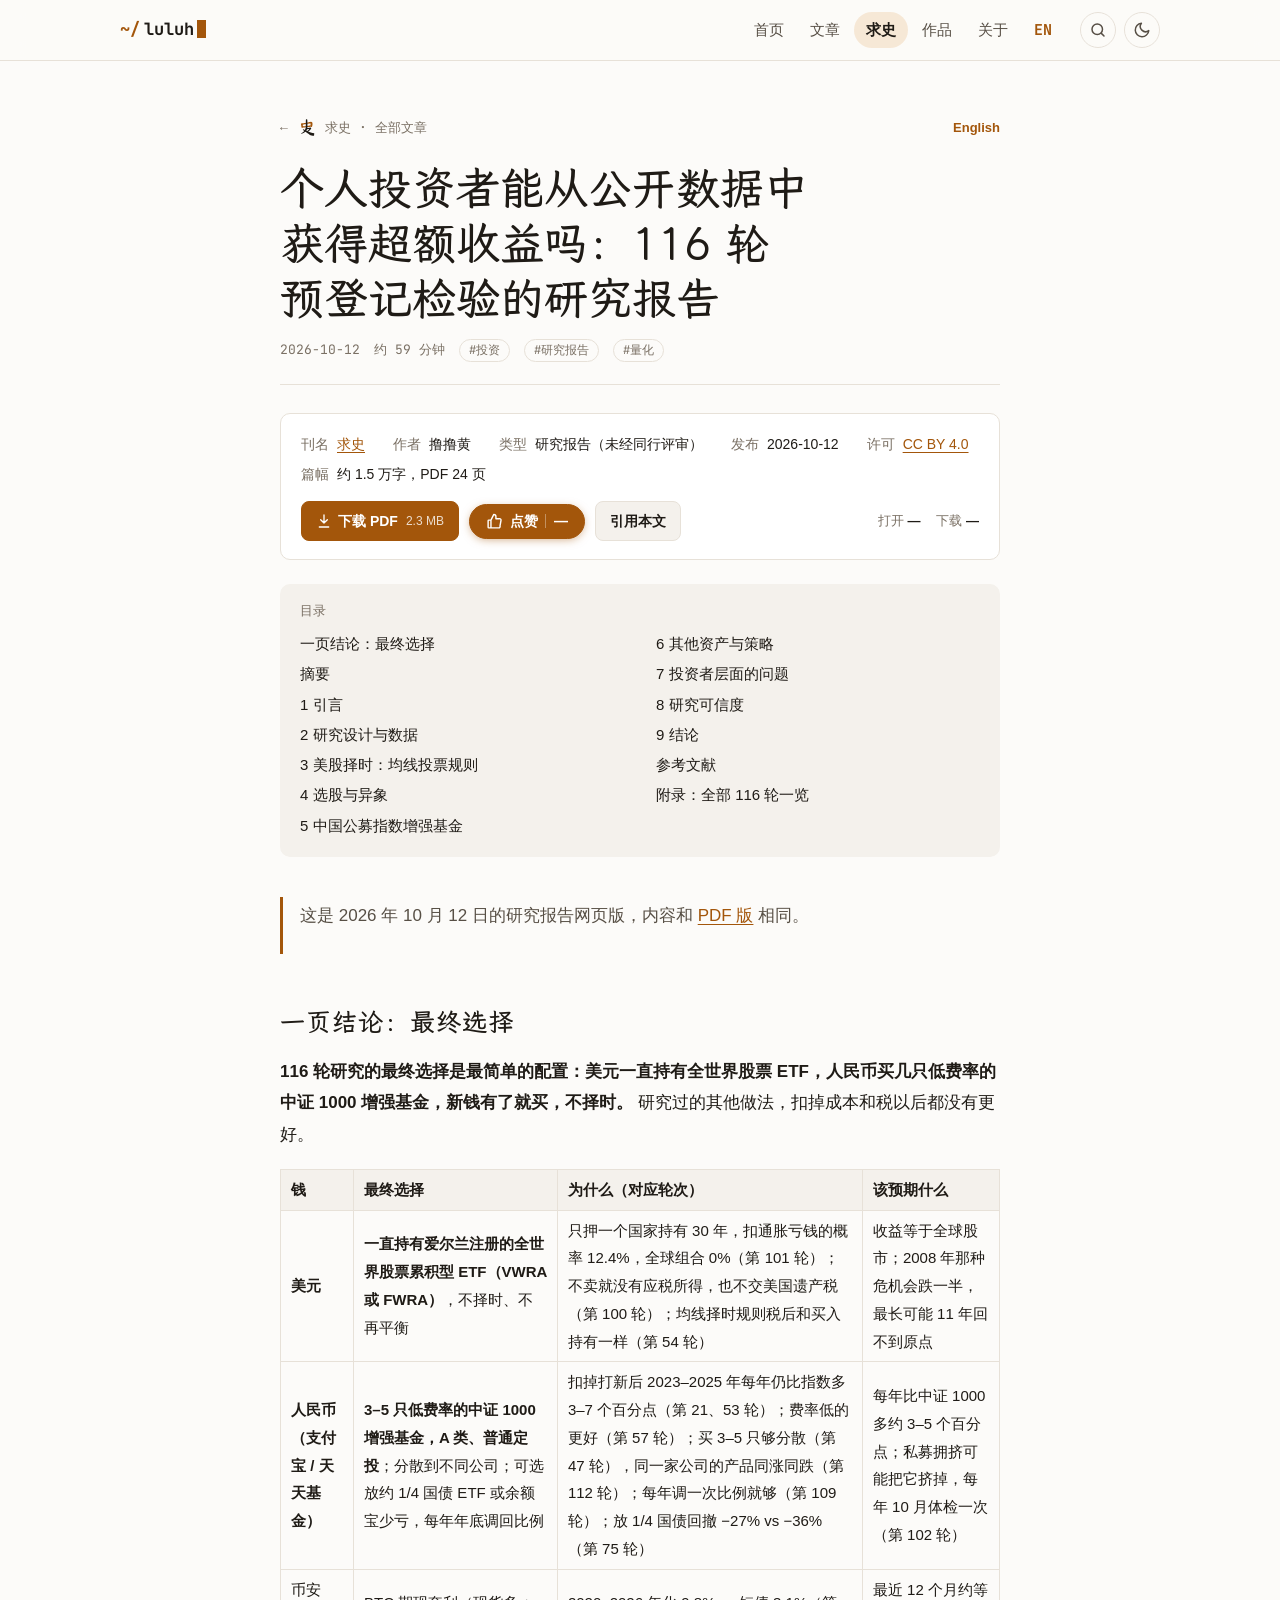
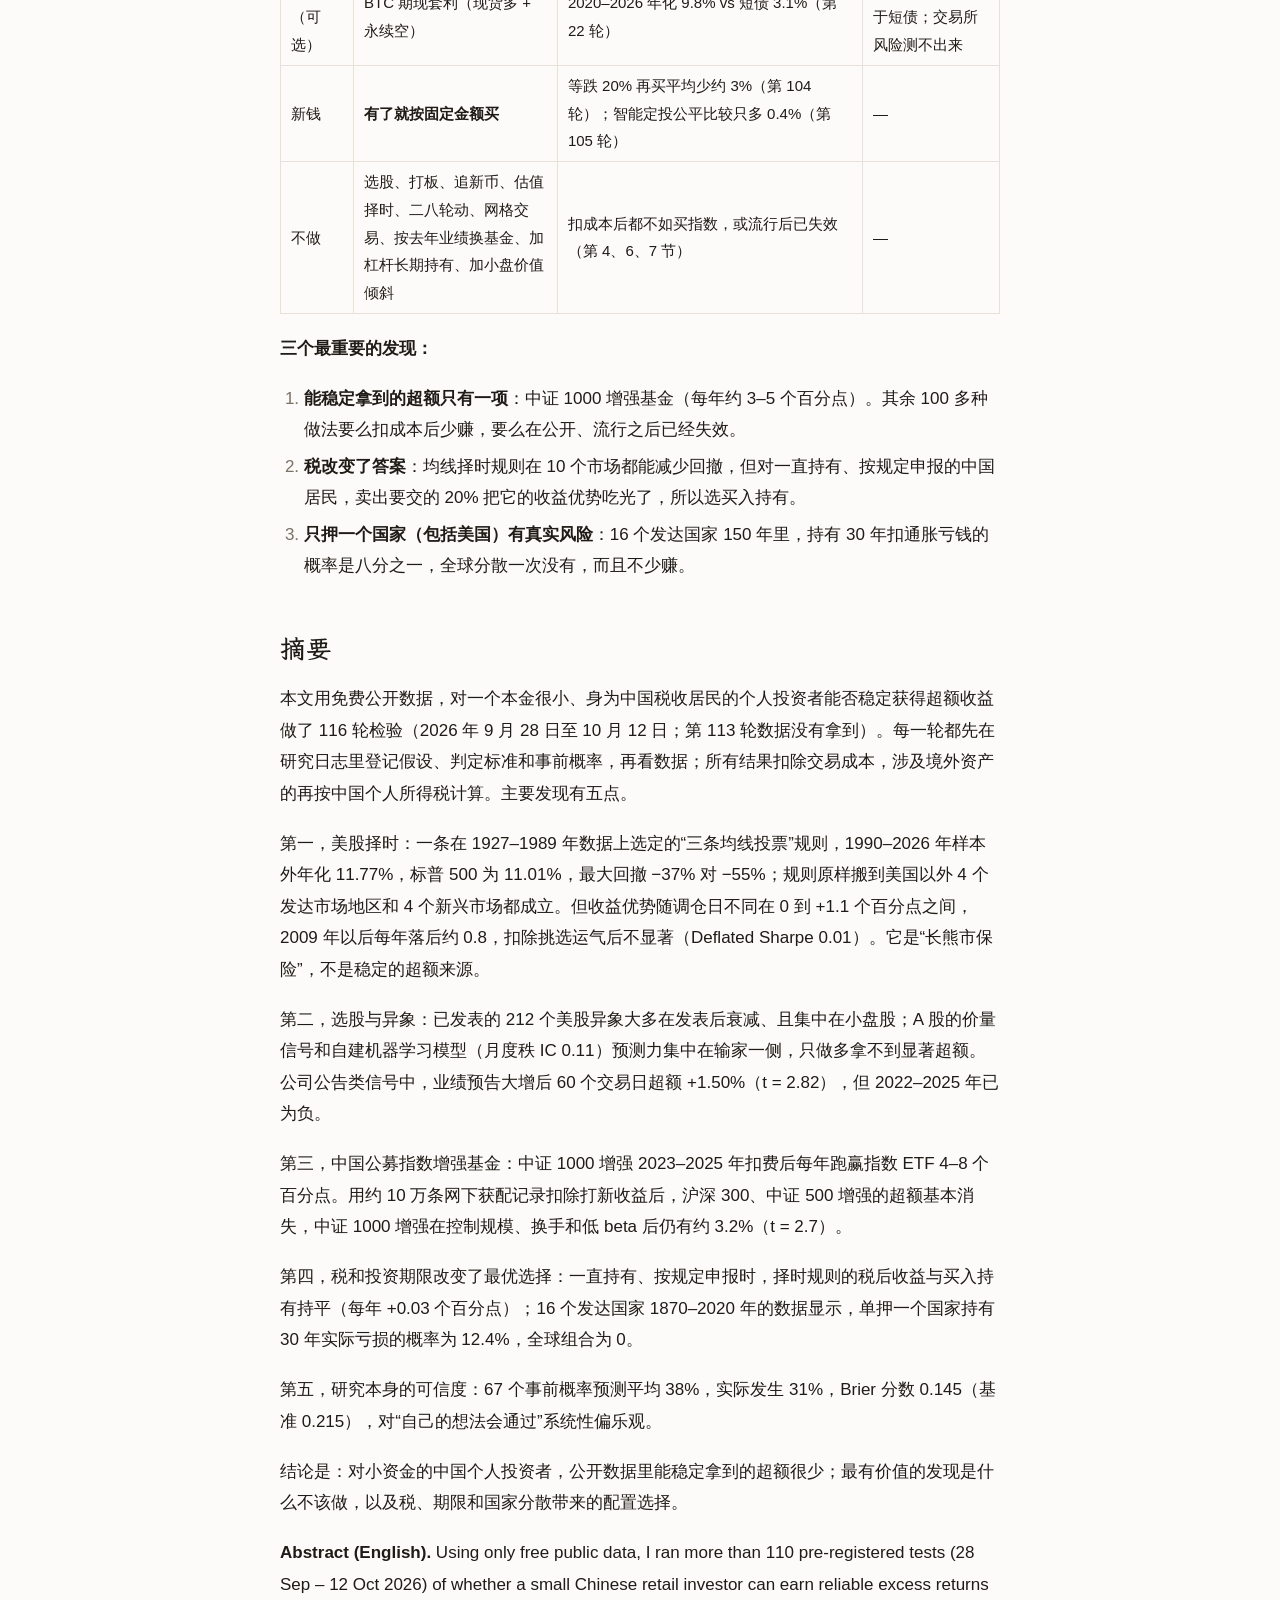
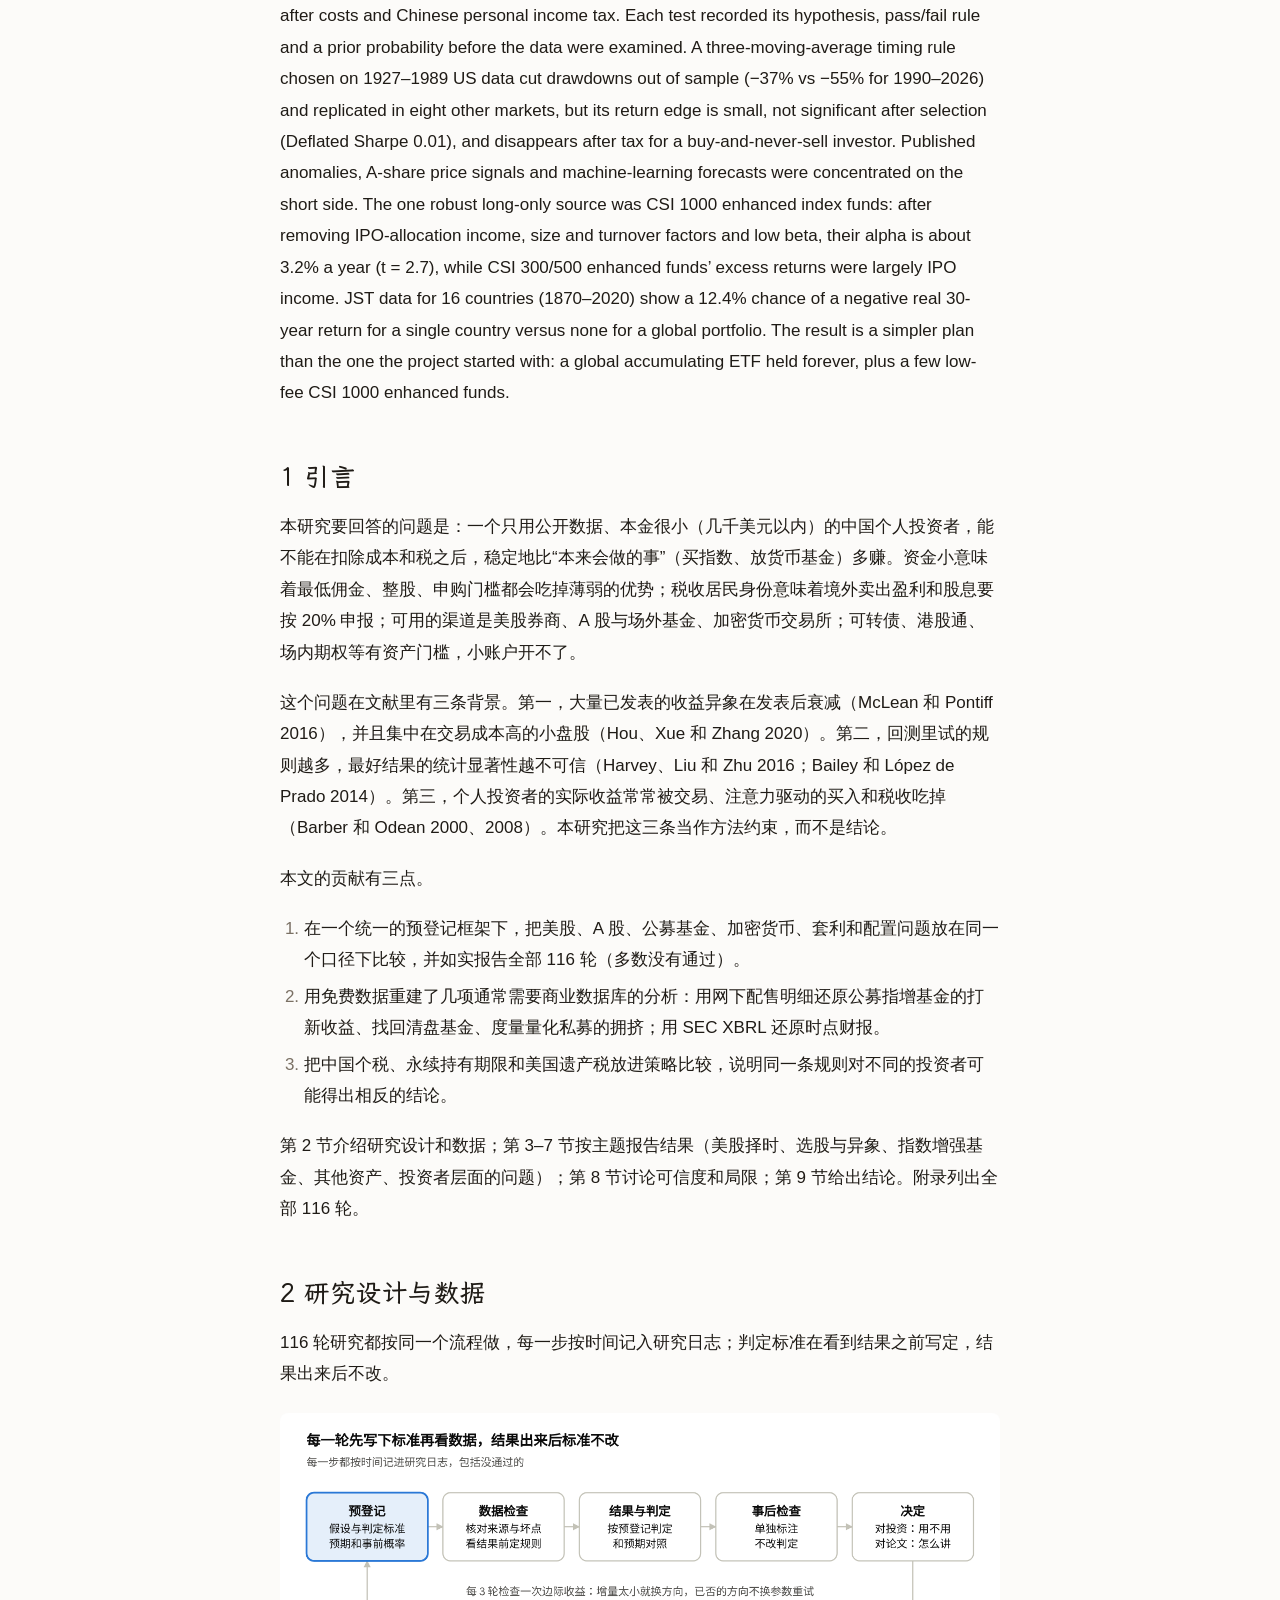
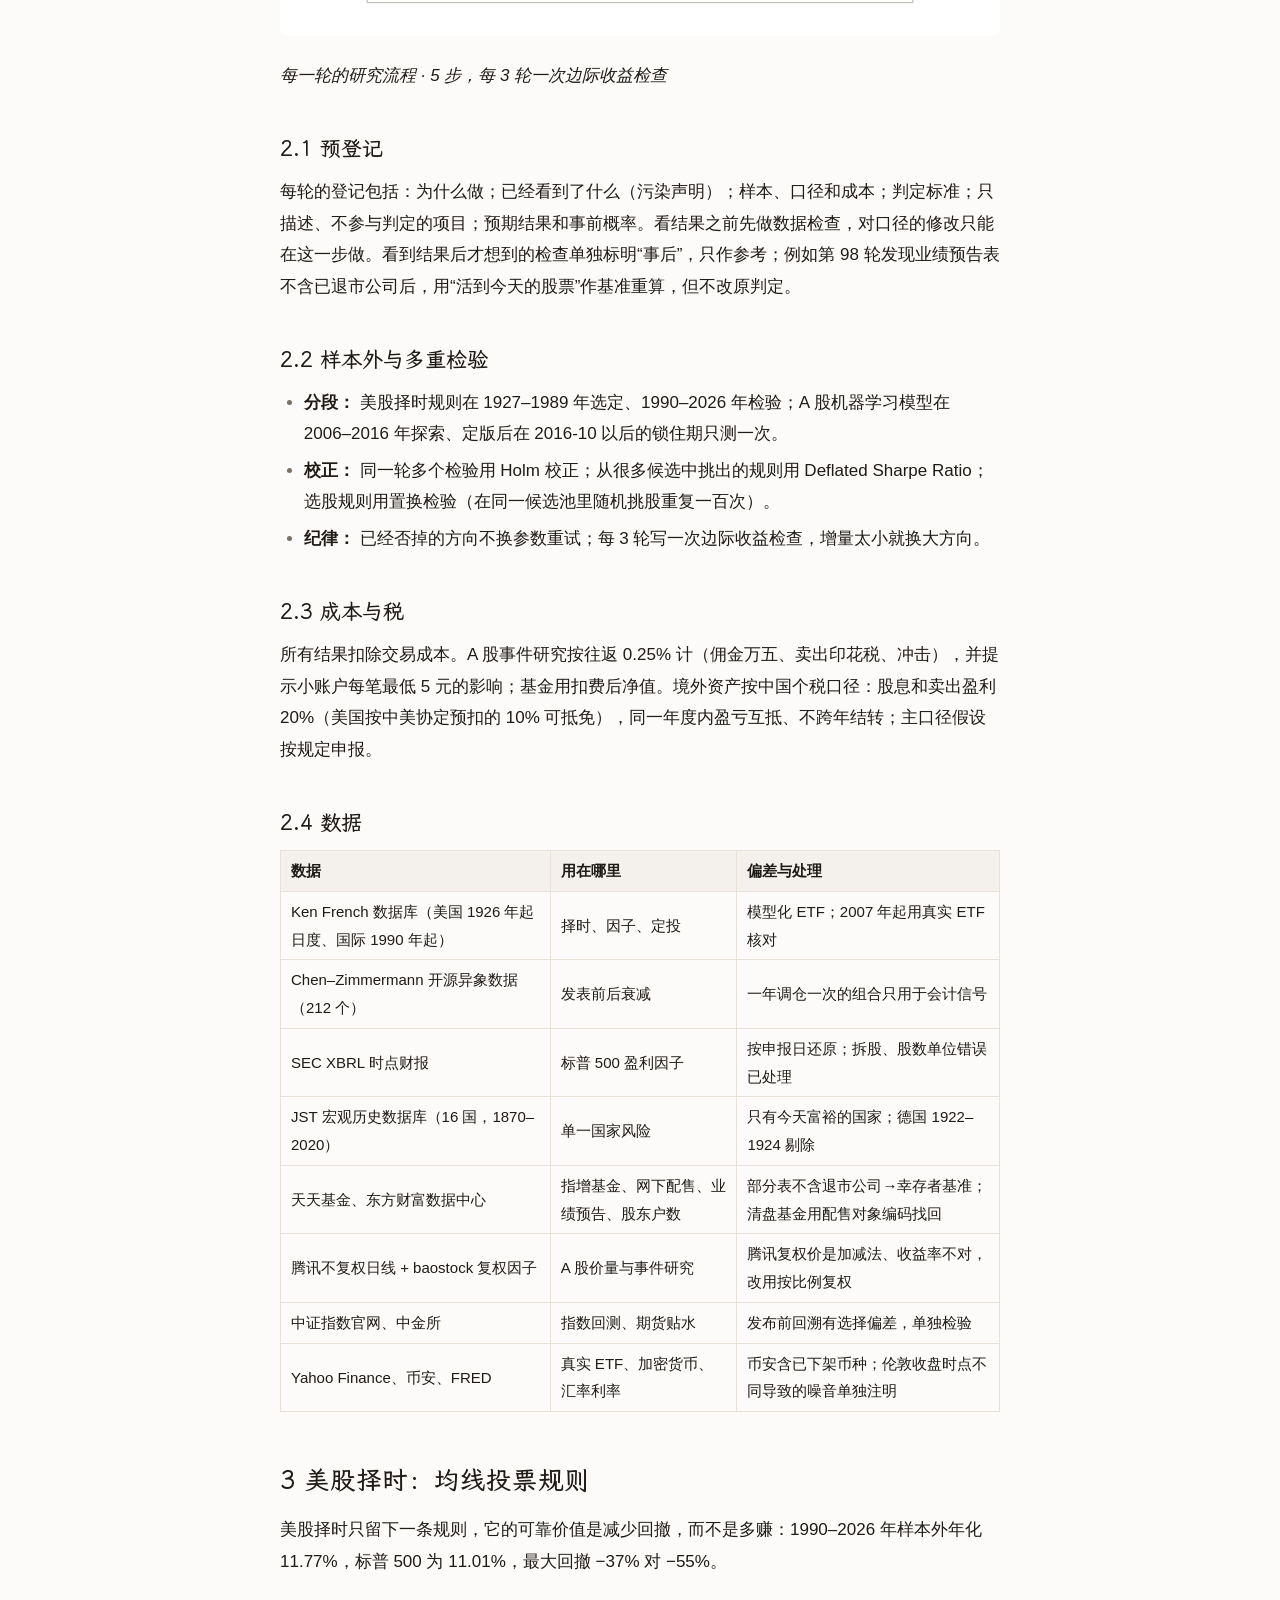
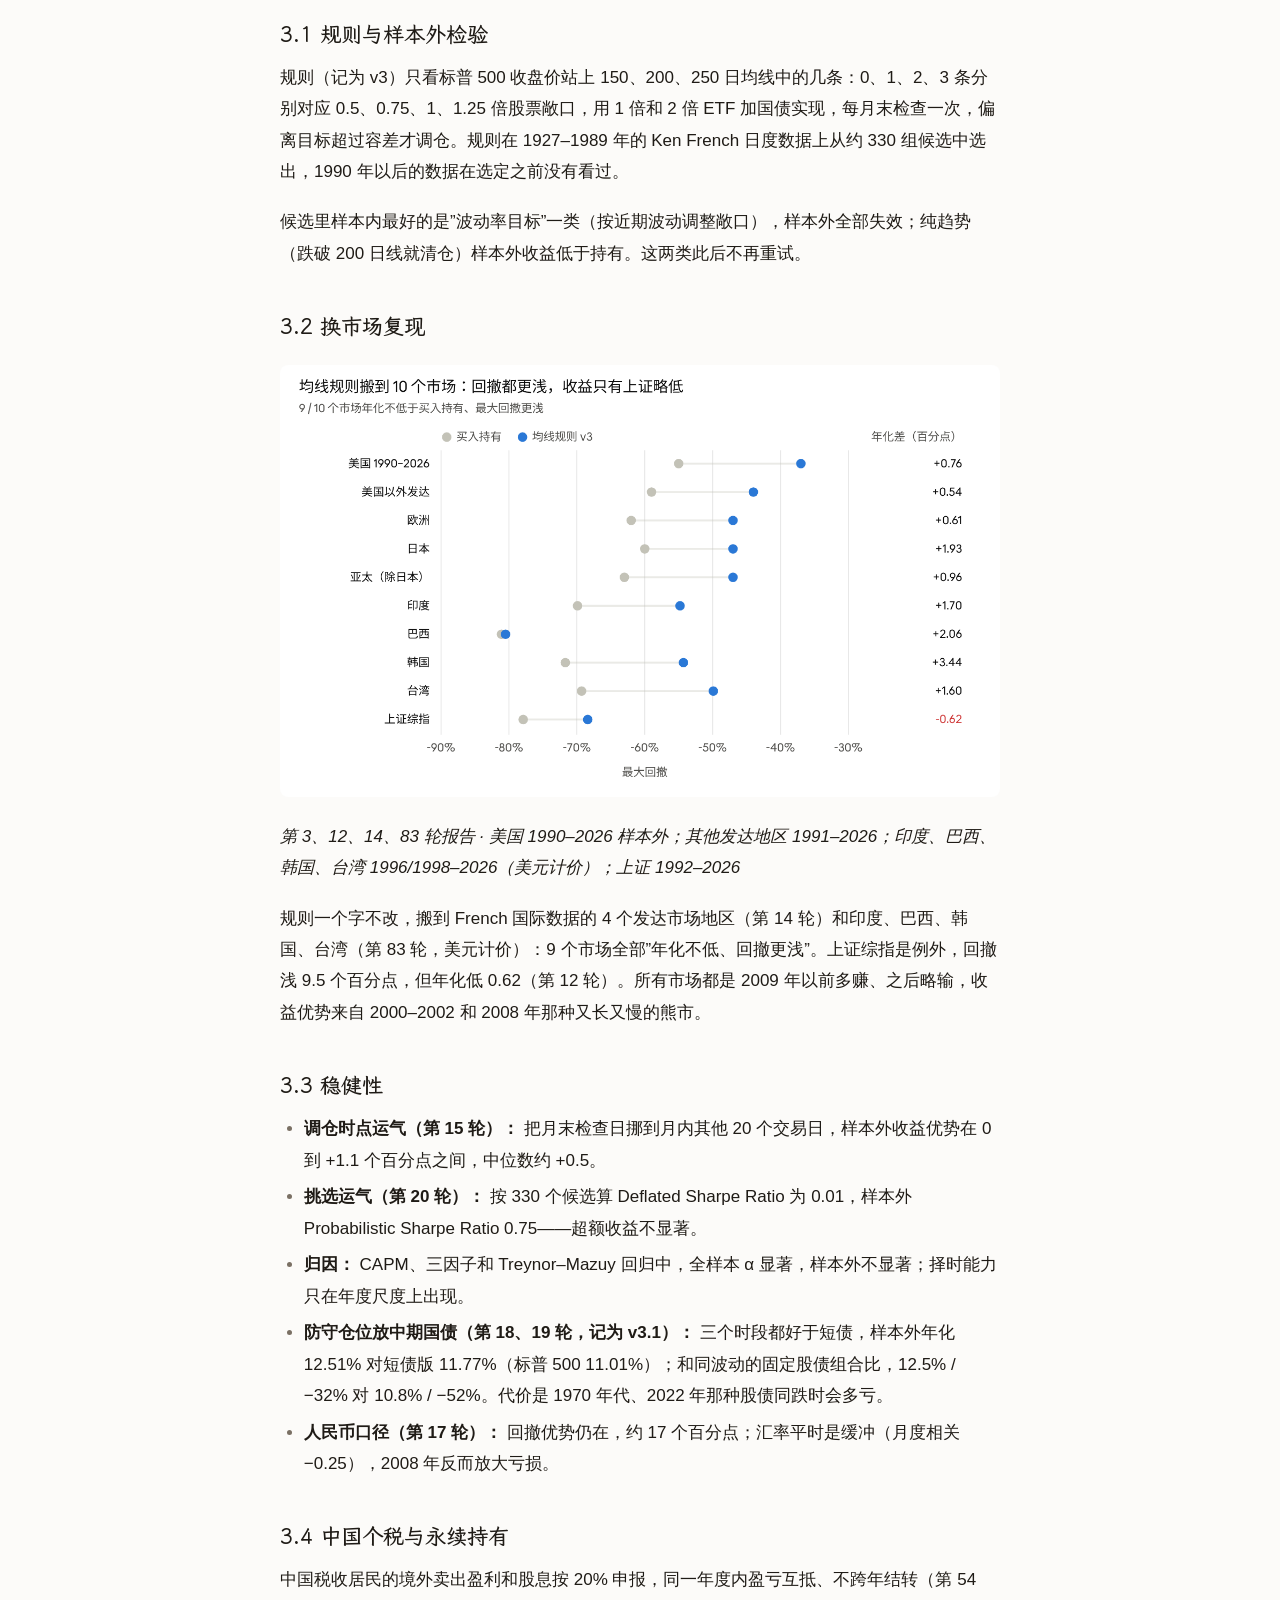
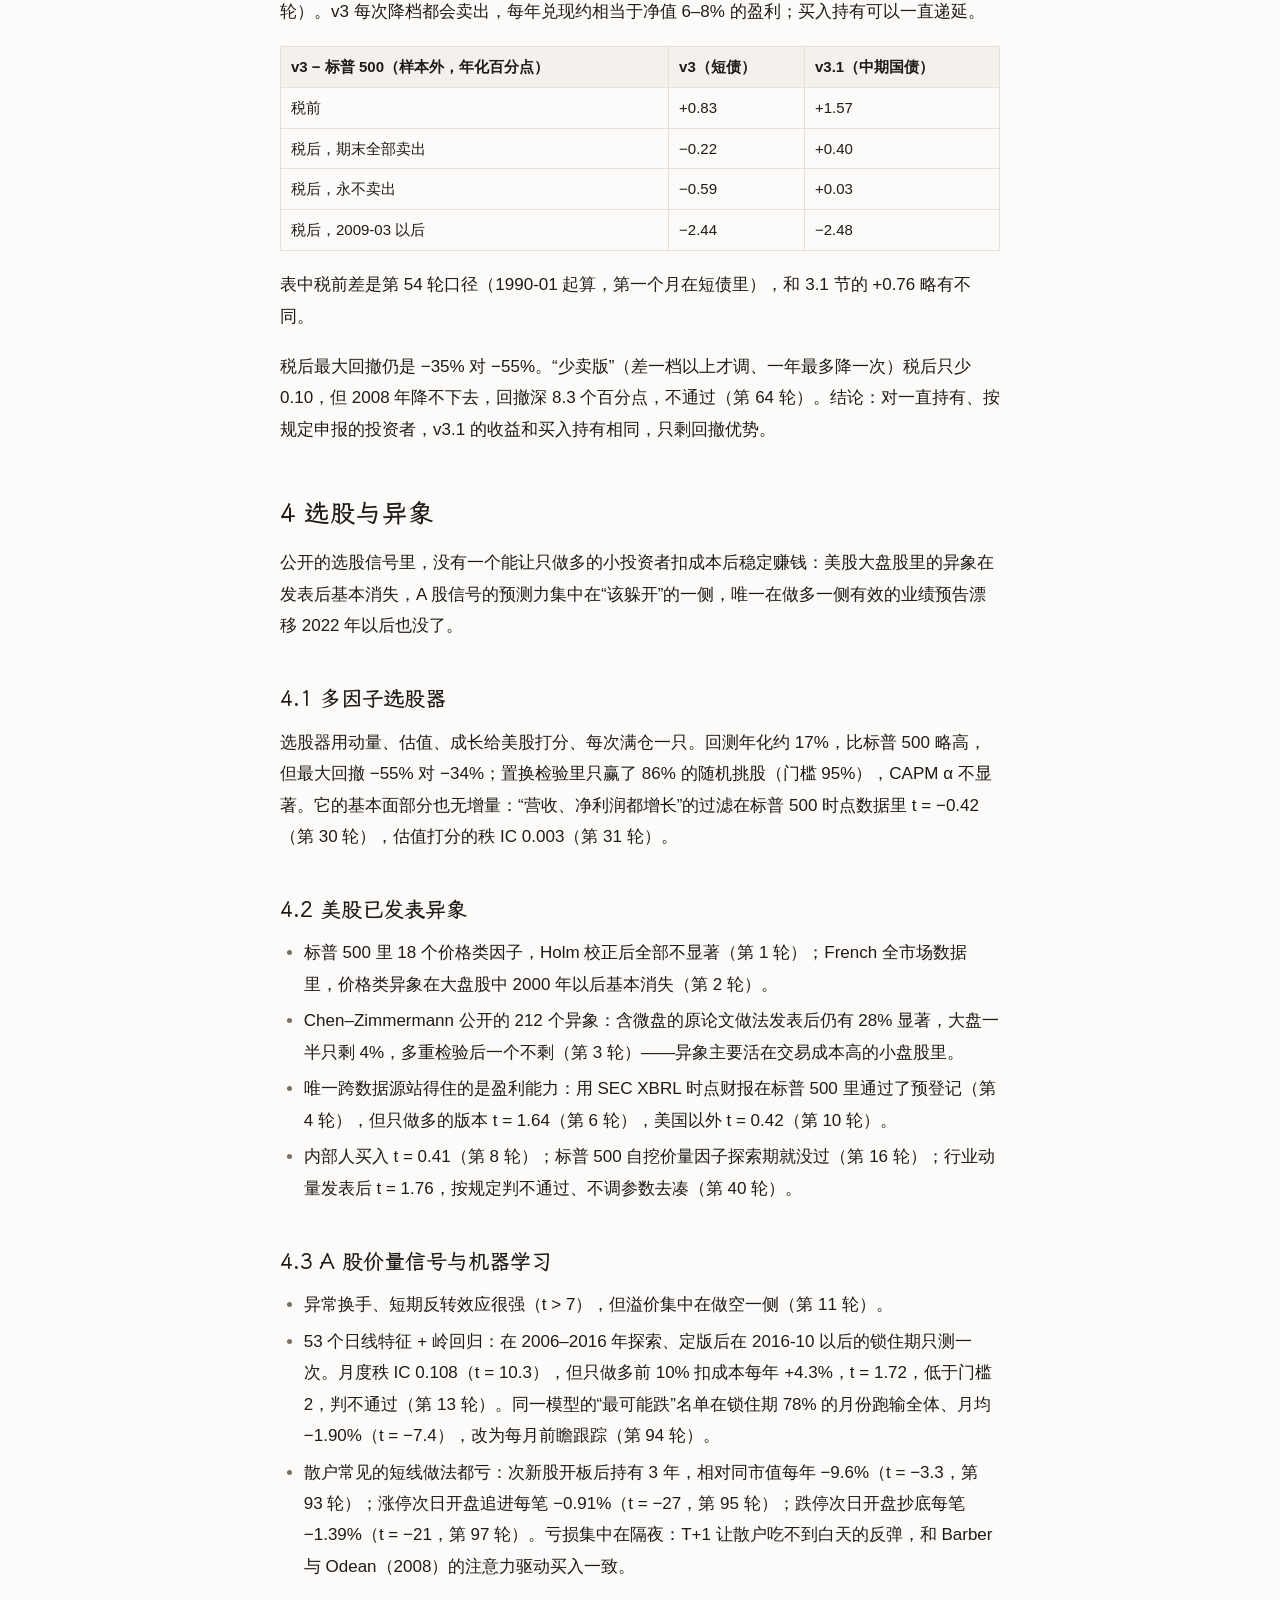
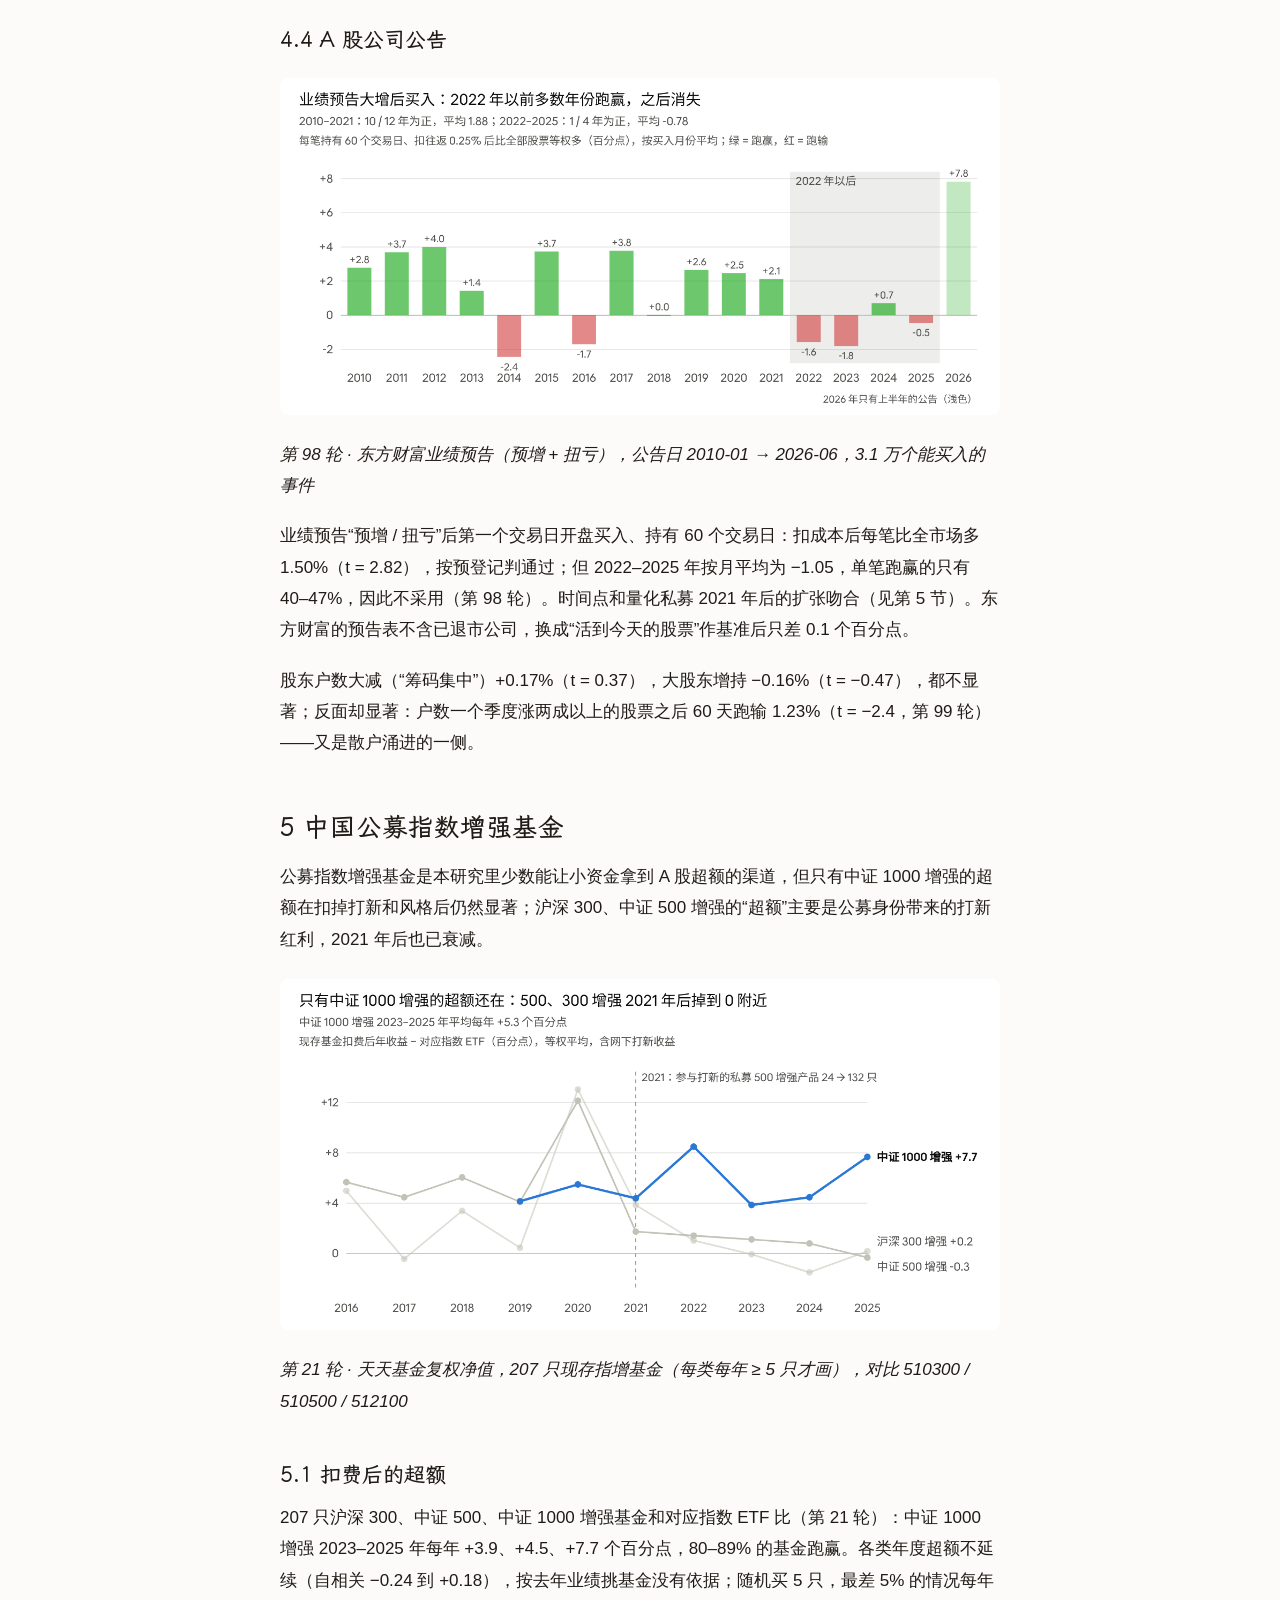
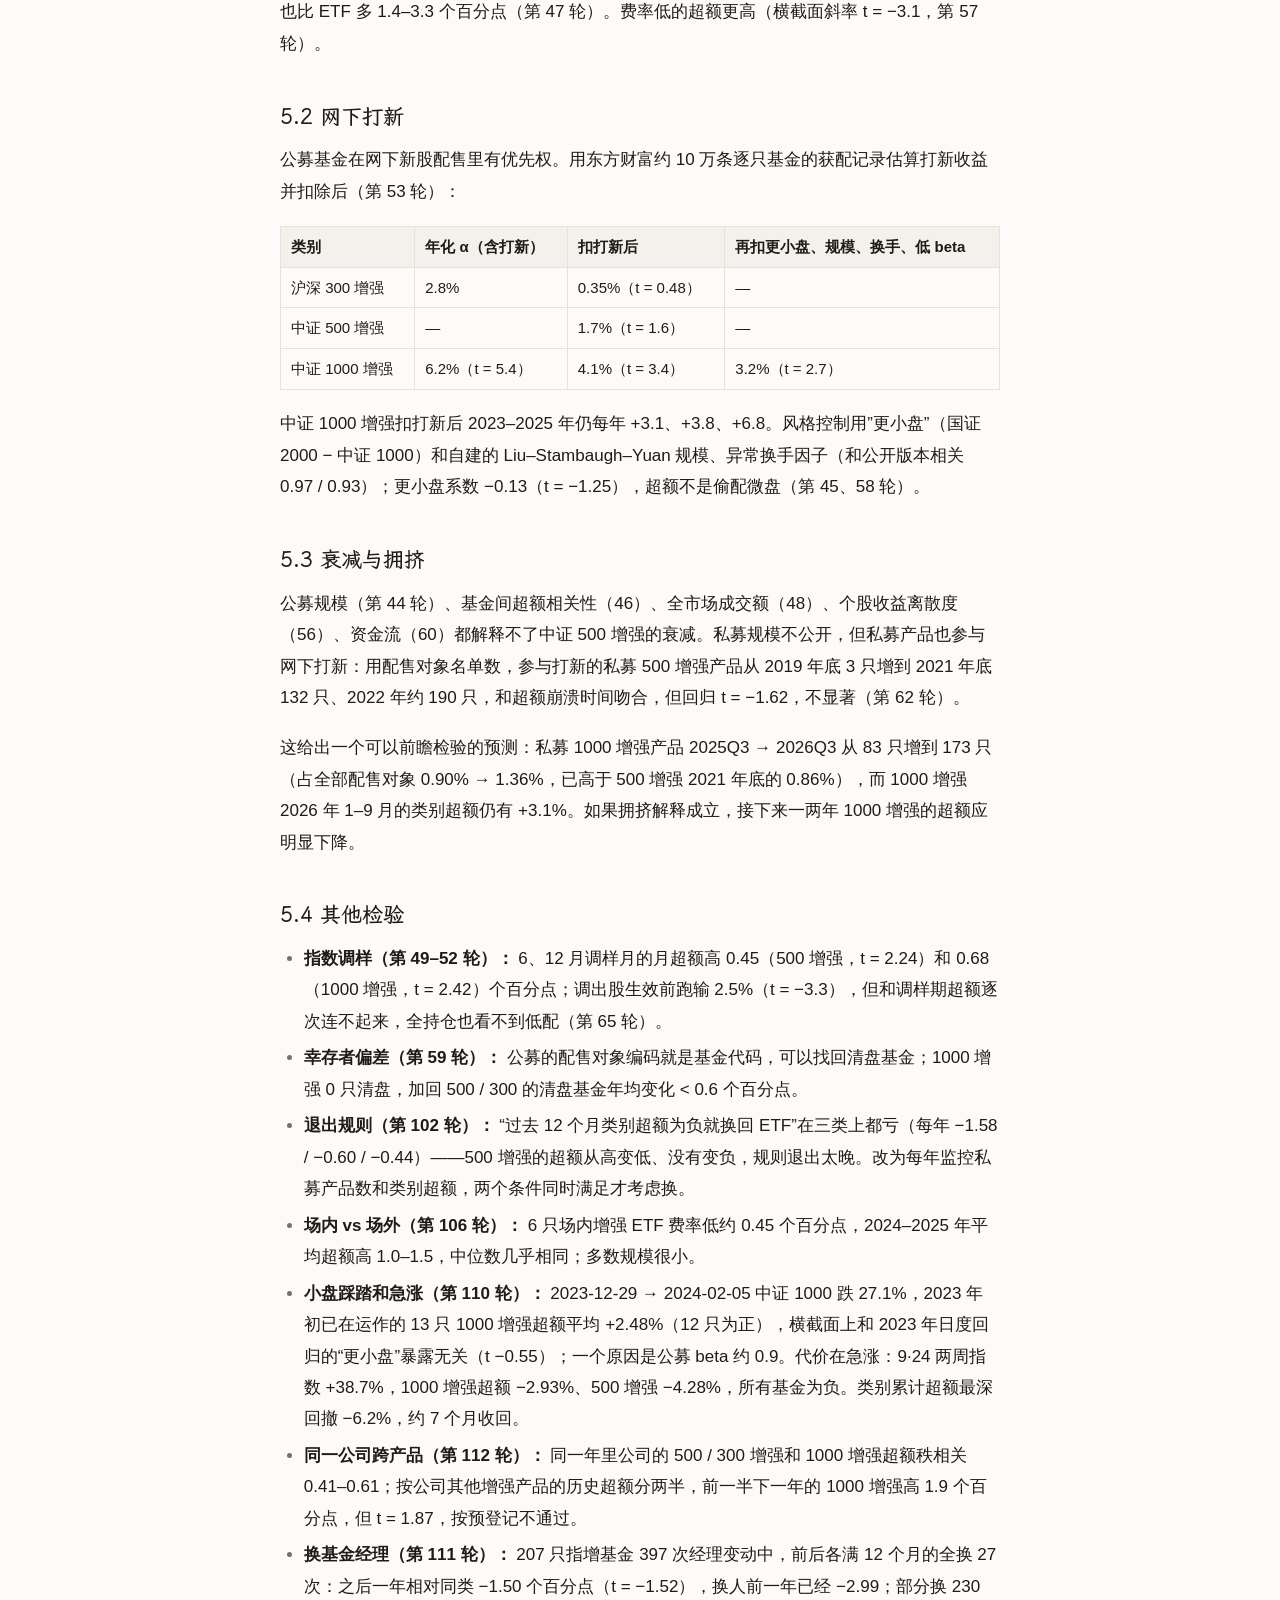
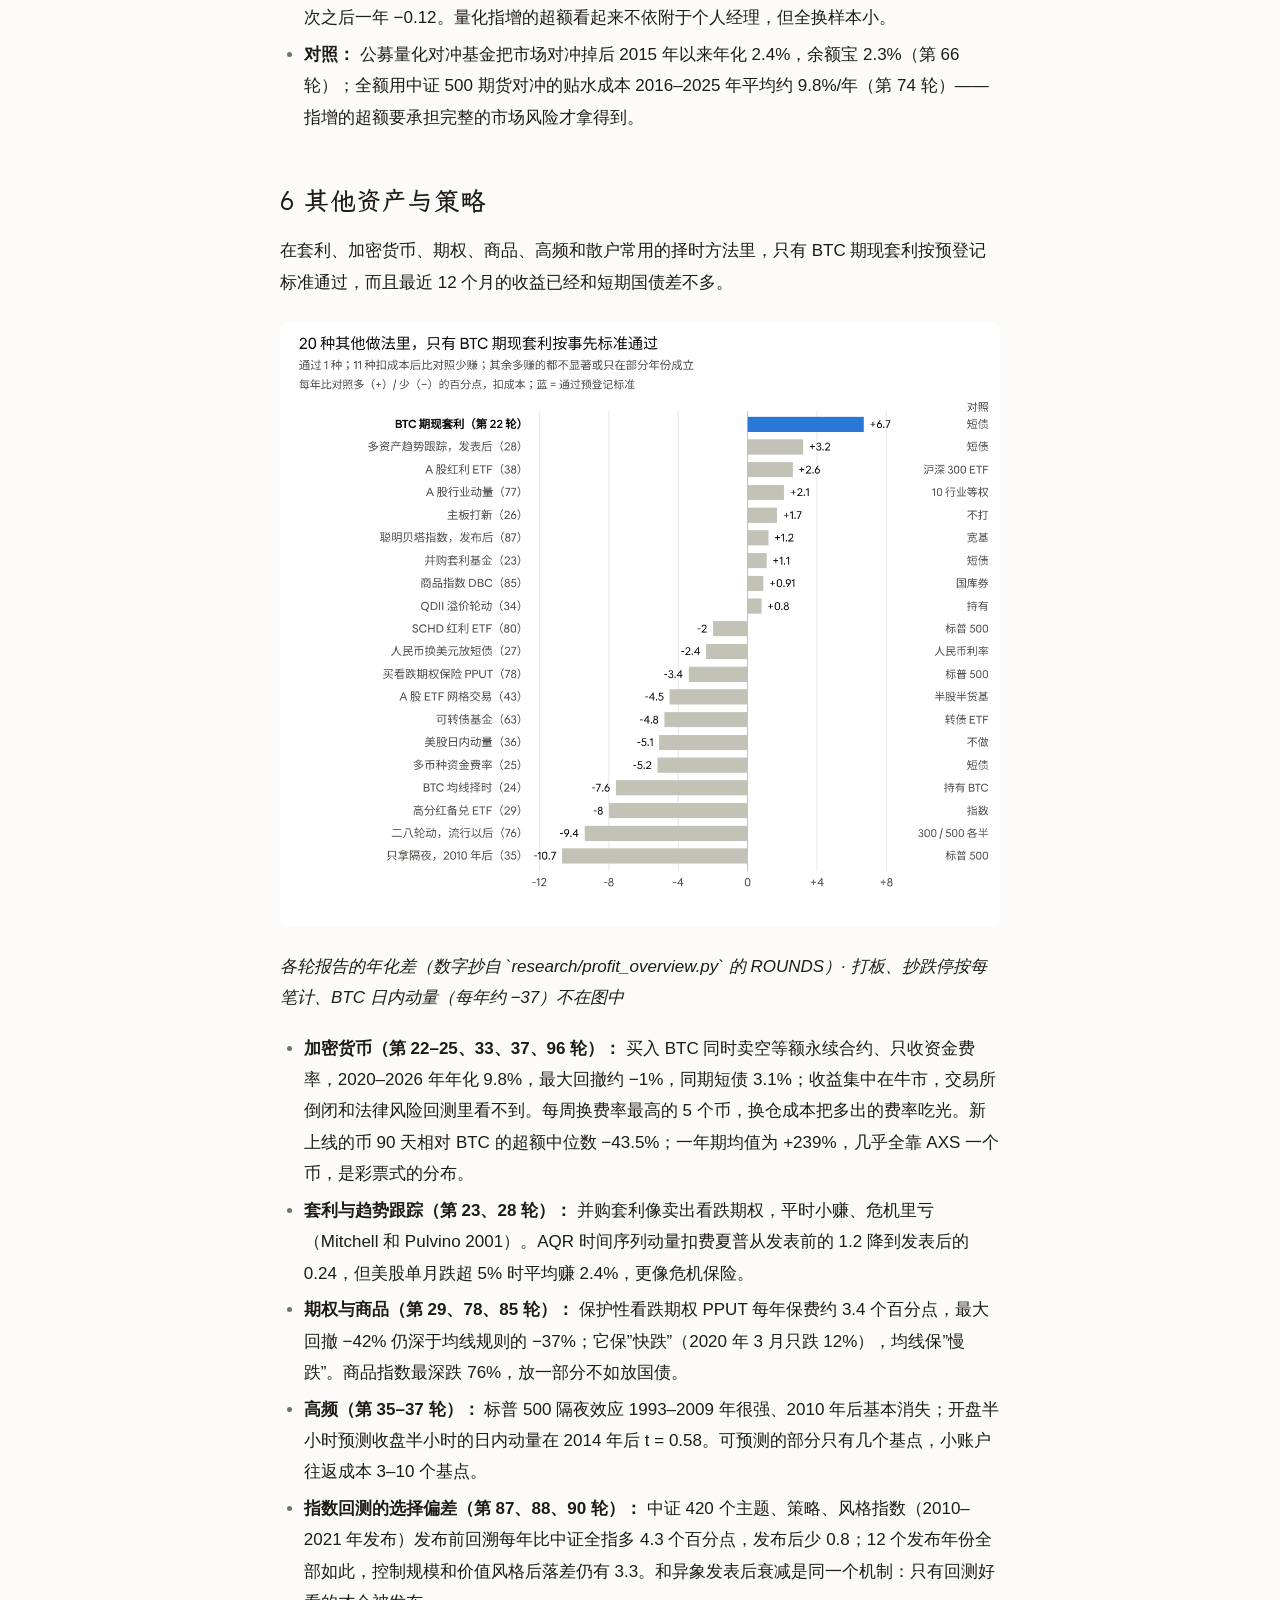
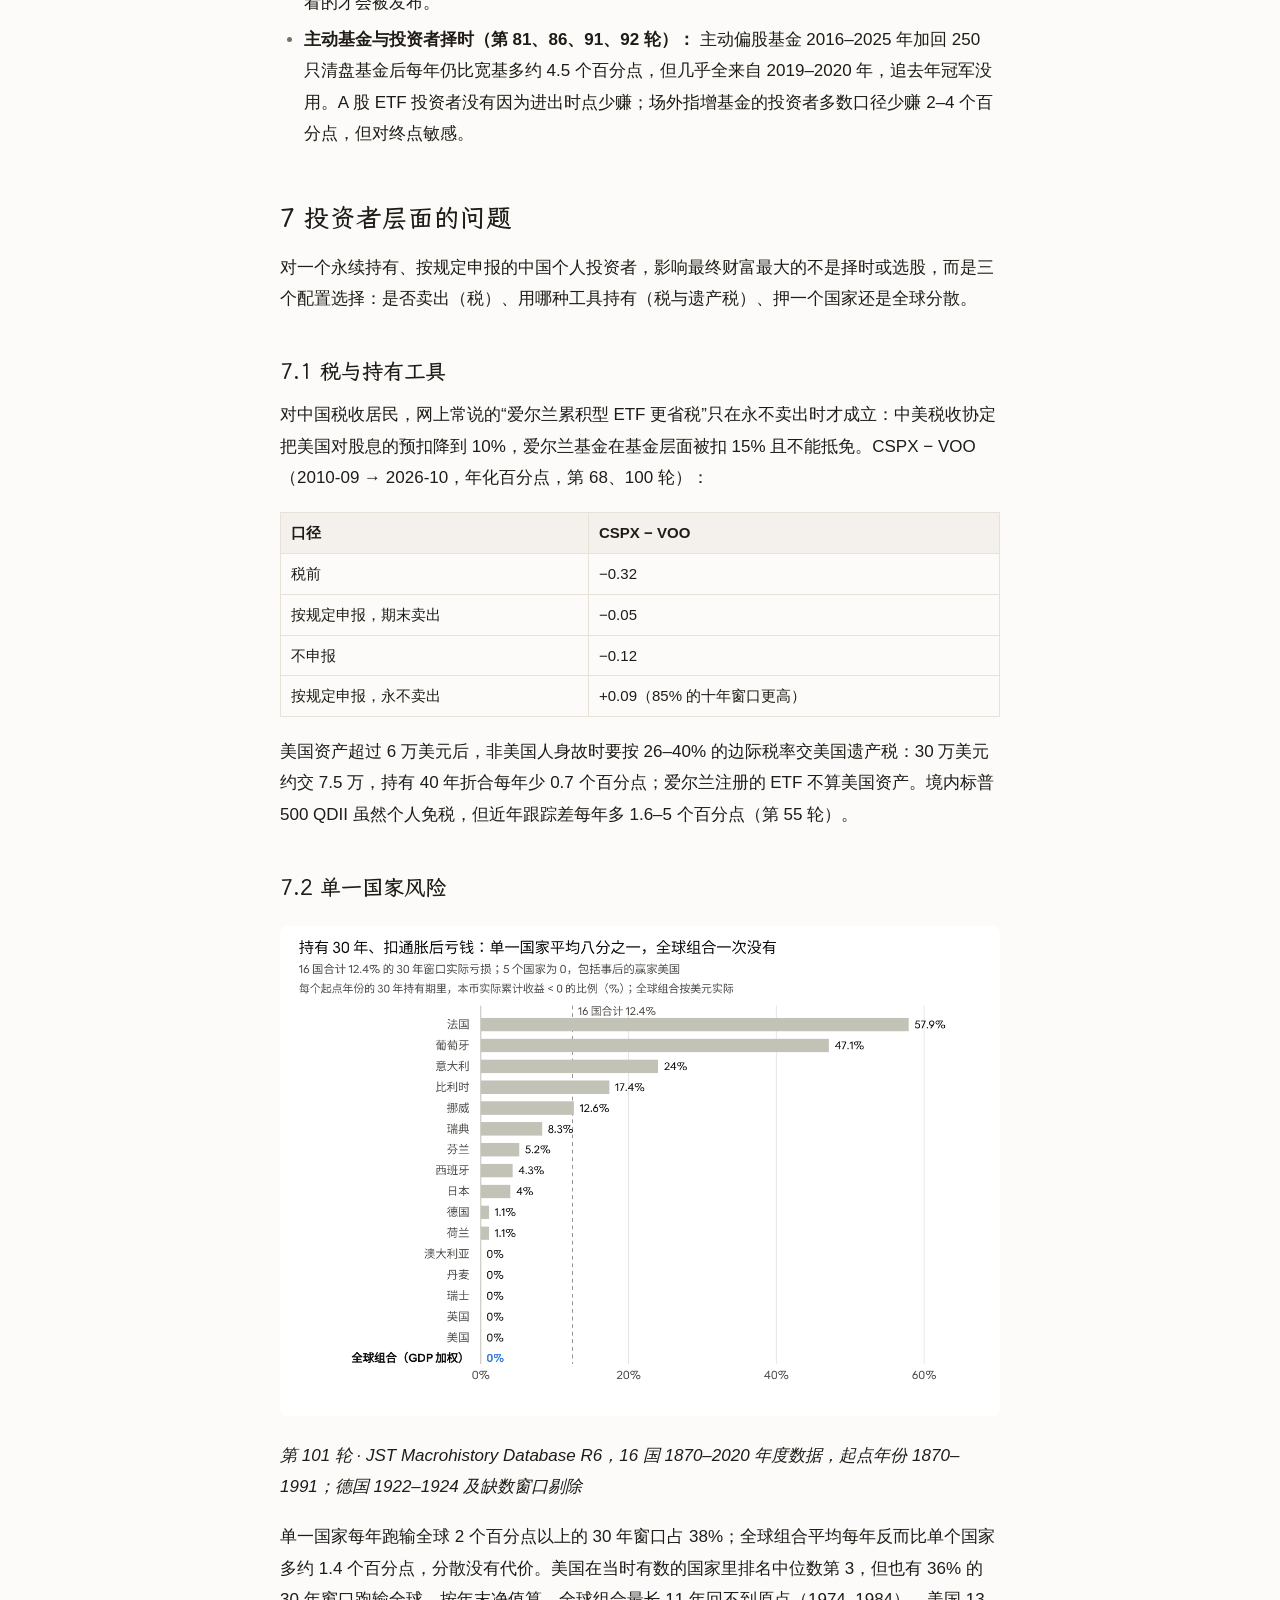
==== commit b24933f4: "目录页加点赞，按钮改醒目，赞数含下载" ====
--- a/116-rounds-report/index.html
+++ b/116-rounds-report/index.html
@@ -19,7 +19,7 @@
         else if (/^#\/(homework|projects)/.test(h)) to = '/works/';
         location.replace(to);
       })();
-    })();</script><link rel="stylesheet" href="/_astro/_slug_.O-OmyZ-A.css"></head> <body> <a class="skip-link" href="#main">跳到正文</a> <header class="site-header"> <div class="wrap"> <a href="https://luluh.top/" class="logo mono" aria-label="撸撸黄 LuluH 首页"> <span class="prompt">~/</span>luluh<span class="cursor" aria-hidden="true"></span> </a> <nav class="nav mono" aria-label="主导航"> <a href="https://luluh.top/">首页</a><a href="https://luluh.top/blog/">文章</a><a href="https://qiushi.luluh.top/" aria-current="page">求史</a><a href="https://luluh.top/works/">作品</a><a href="https://luluh.top/about/">关于</a> <a class="nav-lang" href="https://qiushi.luluh.top/en/116-rounds-report/" hreflang="en" lang="en">EN</a> </nav> <div class="header-actions"> <button class="icon-btn" id="search-toggle" type="button" aria-label="搜索" aria-expanded="false" aria-controls="search-pop" title="搜索（/）"> <svg viewBox="0 0 24 24" fill="none" stroke="currentColor" stroke-width="2" stroke-linecap="round" stroke-linejoin="round"><circle cx="11" cy="11" r="7"></circle><path d="m20 20-3.5-3.5"></path></svg> </button> <button class="icon-btn" id="theme-toggle" type="button" aria-label="切换深色/浅色"> <svg class="theme-icon-moon" viewBox="0 0 24 24" fill="none" stroke="currentColor" stroke-width="2" stroke-linecap="round" stroke-linejoin="round"><path d="M21 12.8A9 9 0 1 1 11.2 3a7 7 0 0 0 9.8 9.8z"></path></svg> <svg class="theme-icon-sun" viewBox="0 0 24 24" fill="none" stroke="currentColor" stroke-width="2" stroke-linecap="round" stroke-linejoin="round"><circle cx="12" cy="12" r="4"></circle><path d="M12 2v2M12 20v2M4.9 4.9l1.4 1.4M17.7 17.7l1.4 1.4M2 12h2M20 12h2M4.9 19.1l1.4-1.4M17.7 6.3l1.4-1.4"></path></svg> </button> </div> </div> </header> <!-- 搜索：点页头的放大镜就在当前页弹出，不单开页面；Pagefind 第一次打开时才加载 --> <div class="search-pop" id="search-pop" hidden> <div class="search-backdrop" data-search-close></div> <div class="search-box" role="dialog" aria-modal="true" aria-label="搜索"> <div id="search"></div> <p class="search-hint mono">Esc 关闭 · 按 / 随时打开</p> </div> </div> <main id="main">  <article class="wrap-narrow" data-pagefind-body> <div class="back-row" data-pagefind-ignore> <a class="back-link mono" href="/">← <svg class="qiushi-logo back-mark" viewBox="0 0 100 100" role="img" aria-label xmlns="http://www.w3.org/2000/svg">  <g> <path fill="var(--accent)" d="M17.04 30.62 L17.10 30.94 L17.18 31.34 L17.27 31.79 L17.37 32.31 L17.48 32.87 L17.60 33.46 L17.72 34.09 L17.85 34.74 L17.98 35.39 L18.10 36.05 L18.22 36.71 L18.33 37.35 L18.44 37.97 L18.53 38.56 L18.62 39.15 L18.71 39.77 L18.80 40.41 L18.89 41.07 L18.97 41.74 L19.05 42.40 L19.13 43.05 L19.20 43.69 L19.27 44.29 L19.34 44.85 L19.40 45.37 L19.45 45.83 L19.50 46.23 L19.53 46.56 L19.83 47.69 L20.41 48.72 L21.24 49.55 L22.25 50.15 L23.38 50.46 L24.56 50.47 L25.69 50.17 L26.72 49.59 L27.55 48.76 L28.15 47.75 L28.46 46.62 L28.47 45.44 L28.42 45.12 L28.37 44.72 L28.31 44.26 L28.24 43.74 L28.16 43.18 L28.08 42.58 L28.00 41.95 L27.91 41.29 L27.83 40.63 L27.74 39.97 L27.66 39.30 L27.59 38.66 L27.52 38.03 L27.47 37.44 L27.41 36.85 L27.36 36.22 L27.32 35.57 L27.27 34.91 L27.23 34.24 L27.19 33.57 L27.15 32.91 L27.12 32.27 L27.08 31.67 L27.05 31.10 L27.03 30.58 L27.00 30.11 L26.98 29.71 L26.96 29.38 L26.63 28.12 L25.99 26.98 L25.07 26.05 L23.94 25.39 L22.69 25.05 L21.38 25.04 L20.12 25.37 L18.98 26.01 L18.05 26.93 L17.39 28.06 L17.05 29.31 Z M22.68 33.45 L23.73 33.23 L25.01 32.95 L26.50 32.62 L28.17 32.25 L29.98 31.85 L31.92 31.43 L33.95 30.99 L36.05 30.54 L38.19 30.10 L40.34 29.66 L42.47 29.25 L44.56 28.86 L46.58 28.51 L48.51 28.21 L50.48 27.91 L52.55 27.57 L54.67 27.22 L56.82 26.87 L58.98 26.53 L61.11 26.21 L63.19 25.93 L65.19 25.68 L67.08 25.50 L68.81 25.38 L70.34 25.34 L71.61 25.39 L72.55 25.50 L73.04 25.65 L73.08 25.74 L72.81 25.69 L72.45 25.47 L72.16 25.20 L72.02 25.06 L71.96 25.13 L71.91 25.43 L71.86 25.92 L71.78 26.56 L71.68 27.33 L71.58 28.21 L71.50 29.21 L71.46 30.31 L71.51 31.32 L71.57 31.95 L71.62 32.46 L71.66 33.05 L71.68 33.72 L71.70 34.42 L71.70 35.16 L71.69 35.91 L71.68 36.65 L71.66 37.38 L71.63 38.08 L71.60 38.75 L71.58 39.38 L71.55 39.97 L71.53 40.45 L71.54 41.62 L71.86 42.76 L72.45 43.77 L73.29 44.59 L74.31 45.17 L75.45 45.47 L76.62 45.46 L77.76 45.14 L78.77 44.55 L79.59 43.71 L80.17 42.69 L80.47 41.55 L80.55 41.22 L80.67 40.82 L80.84 40.29 L81.03 39.66 L81.24 38.95 L81.46 38.18 L81.68 37.34 L81.90 36.46 L82.10 35.54 L82.27 34.58 L82.41 33.59 L82.50 32.57 L82.53 31.53 L82.49 30.68 L82.47 30.19 L82.47 29.69 L82.49 28.99 L82.53 28.14 L82.55 27.15 L82.54 26.04 L82.46 24.82 L82.25 23.48 L81.85 22.02 L81.14 20.47 L80.03 18.97 L78.53 17.70 L76.79 16.82 L74.96 16.35 L73.15 16.21 L71.37 16.29 L69.56 16.52 L67.69 16.86 L65.75 17.29 L63.74 17.79 L61.68 18.32 L59.59 18.89 L57.48 19.46 L55.38 20.02 L53.30 20.56 L51.28 21.04 L49.34 21.46 L47.49 21.79 L45.59 22.08 L43.56 22.35 L41.45 22.61 L39.29 22.86 L37.11 23.09 L34.94 23.31 L32.80 23.51 L30.73 23.70 L28.75 23.88 L26.90 24.04 L25.20 24.19 L23.69 24.33 L22.38 24.45 L21.32 24.55 L20.19 24.88 L19.18 25.49 L18.37 26.34 L17.81 27.37 L17.53 28.51 L17.55 29.68 L17.88 30.81 L18.49 31.82 L19.34 32.63 L20.37 33.19 L21.51 33.47 Z M24.46 49.97 L25.51 49.81 L26.80 49.59 L28.29 49.34 L29.96 49.05 L31.78 48.74 L33.73 48.41 L35.77 48.07 L37.87 47.73 L40.02 47.39 L42.17 47.06 L44.31 46.74 L46.40 46.46 L48.42 46.20 L50.34 45.98 L52.27 45.79 L54.30 45.62 L56.41 45.47 L58.56 45.32 L60.74 45.20 L62.91 45.08 L65.05 44.98 L67.12 44.88 L69.09 44.80 L70.94 44.72 L72.63 44.65 L74.15 44.59 L75.45 44.53 L76.52 44.47 L77.66 44.18 L78.68 43.61 L79.53 42.80 L80.13 41.79 L80.45 40.66 L80.47 39.48 L80.18 38.34 L79.61 37.32 L78.80 36.47 L77.79 35.87 L76.66 35.55 L75.48 35.53 L74.44 35.72 L73.15 35.96 L71.66 36.24 L70.00 36.56 L68.18 36.90 L66.24 37.27 L64.20 37.65 L62.10 38.03 L59.96 38.42 L57.81 38.79 L55.68 39.14 L53.59 39.47 L51.57 39.76 L49.66 40.02 L47.74 40.24 L45.71 40.45 L43.61 40.65 L41.45 40.83 L39.28 41.00 L37.11 41.16 L34.98 41.30 L32.92 41.44 L30.95 41.56 L29.11 41.67 L27.42 41.77 L25.90 41.87 L24.60 41.95 L23.54 42.03 L22.53 42.28 L21.62 42.79 L20.87 43.51 L20.33 44.41 L20.04 45.41 L20.03 46.46 L20.28 47.47 L20.79 48.38 L21.51 49.13 L22.41 49.67 L23.41 49.96 Z"></path> <path fill="currentColor" d="M45.00 5.00 L44.98 5.50 L44.95 6.06 L44.92 6.69 L44.89 7.39 L44.85 8.15 L44.81 8.98 L44.77 9.88 L44.72 10.84 L44.68 11.86 L44.64 12.96 L44.60 14.12 L44.56 15.35 L44.53 16.64 L44.50 18.01 L44.48 19.51 L44.47 21.19 L44.47 23.00 L44.47 24.91 L44.47 26.91 L44.48 28.96 L44.48 31.04 L44.48 33.11 L44.48 35.15 L44.46 37.12 L44.43 39.00 L44.39 40.76 L44.33 42.35 L44.25 43.79 L44.17 45.11 L44.09 46.33 L44.02 47.42 L43.95 48.38 L43.87 49.23 L43.78 49.97 L43.69 50.63 L43.58 51.21 L43.46 51.76 L43.32 52.30 L43.16 52.87 L42.96 53.49 L42.71 54.21 L42.40 55.04 L42.04 55.96 L41.64 56.93 L41.21 57.93 L40.74 58.96 L40.25 60.00 L39.73 61.05 L39.17 62.11 L38.58 63.17 L37.97 64.23 L37.32 65.28 L36.64 66.32 L35.92 67.34 L35.18 68.33 L34.41 69.28 L33.57 70.24 L32.58 71.27 L31.43 72.36 L30.18 73.48 L28.86 74.62 L27.49 75.76 L26.10 76.88 L24.73 77.96 L23.40 79.00 L22.14 79.97 L20.97 80.86 L19.93 81.67 L19.03 82.37 L18.33 82.95 L18.08 83.16 L17.89 83.43 L17.78 83.73 L17.75 84.06 L17.81 84.38 L17.95 84.67 L18.16 84.92 L18.43 85.11 L18.73 85.22 L19.06 85.25 L19.38 85.19 L19.67 85.05 L20.47 84.67 L21.46 84.21 L22.65 83.69 L23.99 83.10 L25.46 82.45 L27.02 81.75 L28.65 81.00 L30.31 80.21 L31.99 79.38 L33.65 78.51 L35.26 77.62 L36.81 76.68 L38.26 75.72 L39.59 74.72 L40.78 73.70 L41.91 72.66 L43.00 71.58 L44.03 70.47 L45.01 69.33 L45.95 68.18 L46.83 67.01 L47.66 65.84 L48.44 64.67 L49.17 63.50 L49.86 62.34 L50.49 61.19 L51.07 60.07 L51.60 58.96 L52.08 57.87 L52.49 56.81 L52.83 55.77 L53.10 54.74 L53.31 53.73 L53.46 52.73 L53.56 51.75 L53.62 50.78 L53.65 49.81 L53.67 48.82 L53.67 47.80 L53.68 46.71 L53.70 45.53 L53.75 44.21 L53.79 42.67 L53.82 40.95 L53.83 39.11 L53.83 37.16 L53.82 35.13 L53.80 33.06 L53.77 30.96 L53.73 28.87 L53.69 26.81 L53.65 24.81 L53.61 22.90 L53.57 21.10 L53.53 19.46 L53.50 17.99 L53.47 16.64 L53.44 15.35 L53.40 14.12 L53.36 12.96 L53.32 11.86 L53.28 10.84 L53.23 9.88 L53.19 8.98 L53.15 8.15 L53.11 7.39 L53.08 6.69 L53.05 6.06 L53.02 5.50 L53.00 5.00 L52.86 3.96 L52.46 3.00 L51.83 2.17 L51.00 1.54 L50.04 1.14 L49.00 1.00 L47.96 1.14 L47.00 1.54 L46.17 2.17 L45.54 3.00 L45.14 3.96 Z M47.67 59.94 L48.30 59.79 L49.08 59.59 L49.99 59.35 L51.02 59.07 L52.13 58.78 L53.30 58.47 L54.52 58.15 L55.76 57.84 L57.01 57.54 L58.22 57.25 L59.39 56.99 L60.49 56.77 L61.49 56.60 L62.37 56.48 L63.17 56.41 L63.96 56.38 L64.73 56.38 L65.48 56.42 L66.20 56.48 L66.89 56.56 L67.56 56.65 L68.19 56.76 L68.78 56.86 L69.34 56.97 L69.86 57.06 L70.34 57.14 L70.80 57.21 L71.19 57.25 L72.28 57.05 L73.29 56.58 L74.14 55.87 L74.77 54.96 L75.15 53.92 L75.25 52.81 L75.05 51.72 L74.58 50.71 L73.87 49.86 L72.96 49.23 L71.92 48.85 L70.81 48.75 L70.50 48.82 L70.13 48.91 L69.69 49.01 L69.18 49.13 L68.61 49.26 L67.99 49.39 L67.32 49.53 L66.60 49.68 L65.85 49.83 L65.07 49.97 L64.25 50.12 L63.40 50.26 L62.53 50.40 L61.63 50.52 L60.66 50.65 L59.59 50.77 L58.43 50.90 L57.21 51.03 L55.94 51.16 L54.64 51.29 L53.35 51.41 L52.08 51.53 L50.87 51.64 L49.72 51.75 L48.67 51.84 L47.73 51.93 L46.95 52.00 L46.33 52.06 L45.33 52.37 L44.45 52.92 L43.74 53.69 L43.25 54.61 L43.02 55.63 L43.06 56.67 L43.37 57.67 L43.92 58.55 L44.69 59.26 L45.61 59.75 L46.63 59.98 Z M67.47 50.63 L67.19 51.11 L66.85 51.70 L66.49 52.35 L66.10 53.05 L65.69 53.81 L65.25 54.60 L64.79 55.41 L64.32 56.23 L63.84 57.05 L63.35 57.85 L62.87 58.61 L62.40 59.32 L61.95 59.96 L61.53 60.53 L61.08 61.07 L60.54 61.66 L59.93 62.28 L59.26 62.93 L58.56 63.57 L57.83 64.22 L57.10 64.85 L56.37 65.47 L55.66 66.05 L54.99 66.61 L54.36 67.12 L53.79 67.58 L53.29 67.99 L52.89 68.34 L52.49 68.68 L52.20 69.12 L52.04 69.61 L52.00 70.13 L52.11 70.65 L52.34 71.11 L52.68 71.51 L53.12 71.80 L53.61 71.96 L54.13 72.00 L54.65 71.89 L55.11 71.66 L55.54 71.45 L56.07 71.21 L56.71 70.92 L57.45 70.59 L58.25 70.22 L59.12 69.83 L60.03 69.40 L60.97 68.93 L61.92 68.44 L62.88 67.92 L63.82 67.37 L64.74 66.78 L65.63 66.15 L66.47 65.47 L67.27 64.74 L68.04 63.96 L68.78 63.14 L69.49 62.29 L70.18 61.43 L70.83 60.57 L71.46 59.72 L72.05 58.89 L72.59 58.11 L73.10 57.38 L73.55 56.72 L73.94 56.16 L74.26 55.72 L74.53 55.37 L75.02 54.37 L75.24 53.29 L75.17 52.18 L74.82 51.13 L74.20 50.20 L73.37 49.47 L72.37 48.98 L71.29 48.76 L70.18 48.83 L69.13 49.18 L68.20 49.80 Z M28.88 62.95 L29.41 63.34 L30.05 63.80 L30.79 64.34 L31.62 64.95 L32.52 65.61 L33.49 66.31 L34.50 67.05 L35.56 67.82 L36.64 68.61 L37.74 69.40 L38.84 70.20 L39.93 70.98 L40.99 71.74 L42.02 72.48 L43.04 73.20 L44.07 73.93 L45.12 74.67 L46.19 75.43 L47.27 76.19 L48.37 76.95 L49.47 77.72 L50.58 78.50 L51.70 79.27 L52.82 80.04 L53.94 80.81 L55.07 81.57 L56.19 82.33 L57.28 83.06 L58.32 83.79 L59.34 84.53 L60.38 85.30 L61.44 86.09 L62.51 86.90 L63.61 87.71 L64.73 88.52 L65.88 89.32 L67.07 90.10 L68.29 90.85 L69.57 91.57 L70.89 92.24 L72.26 92.86 L73.72 93.41 L75.26 93.87 L76.84 94.23 L78.40 94.51 L79.95 94.70 L81.47 94.84 L82.95 94.93 L84.37 94.97 L85.72 94.99 L86.99 94.99 L88.15 94.98 L89.18 94.96 L90.06 94.95 L90.73 94.94 L91.28 94.96 L92.72 81.04 L91.97 80.92 L91.05 80.80 L90.08 80.67 L89.04 80.52 L87.94 80.37 L86.80 80.20 L85.63 80.03 L84.45 79.84 L83.27 79.64 L82.12 79.43 L81.03 79.22 L80.01 79.00 L79.10 78.79 L78.28 78.59 L77.45 78.38 L76.54 78.12 L75.58 77.83 L74.56 77.51 L73.51 77.15 L72.41 76.77 L71.27 76.36 L70.11 75.92 L68.92 75.45 L67.71 74.97 L66.47 74.47 L65.23 73.96 L63.97 73.45 L62.72 72.94 L61.52 72.44 L60.33 71.94 L59.13 71.43 L57.92 70.90 L56.71 70.37 L55.49 69.82 L54.28 69.28 L53.07 68.73 L51.86 68.18 L50.66 67.63 L49.47 67.09 L48.29 66.55 L47.12 66.03 L45.98 65.52 L44.82 65.01 L43.62 64.49 L42.40 63.95 L41.16 63.41 L39.92 62.87 L38.69 62.34 L37.50 61.82 L36.35 61.32 L35.25 60.84 L34.23 60.40 L33.29 59.99 L32.44 59.62 L31.72 59.31 L31.12 59.05 L30.57 58.82 L29.99 58.75 L29.41 58.83 L28.87 59.06 L28.40 59.42 L28.05 59.88 L27.82 60.43 L27.75 61.01 L27.83 61.59 L28.06 62.13 L28.42 62.60 Z"></path> </g> </svg> 求史 · 全部文章</a> <a class="lang-link" href="https://qiushi.luluh.top/en/116-rounds-report/" hreflang="en" lang="en">English</a> </div> <header class="post-head"> <p class="print-only print-masthead"><svg class="qiushi-logo" viewBox="0 0 204 100" role="img" aria-label="求史" xmlns="http://www.w3.org/2000/svg"> <path fill="currentColor" d="M76.34 10.04 L76.62 10.84 L76.74 11.70 L76.69 12.59 L76.47 13.48 L76.10 14.37 L75.58 15.22 L74.91 16.02 L74.13 16.74 L73.25 17.37 L72.28 17.89 L71.26 18.30 L70.21 18.57 L69.15 18.70 L68.12 18.70 L67.13 18.55 L66.21 18.27 L65.38 17.86 L64.67 17.33 L64.09 16.69 L63.66 15.96 L63.38 15.16 L63.26 14.30 L63.31 13.41 L63.53 12.52 L63.90 11.63 L64.42 10.78 L65.09 9.98 L65.87 9.26 L66.75 8.63 L67.72 8.11 L68.74 7.70 L69.79 7.43 L70.85 7.30 L71.88 7.30 L72.87 7.45 L73.79 7.73 L74.62 8.14 L75.33 8.67 L75.91 9.31 Z M20.56 38.96 L21.68 38.74 L23.04 38.46 L24.63 38.14 L26.40 37.77 L28.33 37.37 L30.40 36.94 L32.57 36.50 L34.82 36.05 L37.12 35.61 L39.45 35.17 L41.77 34.76 L44.05 34.37 L46.28 34.02 L48.42 33.72 L50.59 33.45 L52.91 33.19 L55.34 32.95 L57.83 32.72 L60.37 32.50 L62.90 32.30 L65.40 32.12 L67.83 31.94 L70.15 31.78 L72.33 31.64 L74.33 31.50 L76.11 31.38 L77.63 31.27 L78.87 31.18 L80.18 30.78 L81.34 30.05 L82.28 29.05 L82.92 27.84 L83.23 26.50 L83.18 25.13 L82.78 23.82 L82.05 22.66 L81.05 21.72 L79.84 21.08 L78.50 20.77 L77.13 20.82 L75.92 21.14 L74.44 21.54 L72.71 22.02 L70.78 22.55 L68.68 23.13 L66.44 23.75 L64.10 24.38 L61.68 25.03 L59.23 25.66 L56.77 26.28 L54.34 26.86 L51.98 27.40 L49.71 27.88 L47.58 28.28 L45.46 28.63 L43.25 28.95 L40.96 29.23 L38.63 29.49 L36.29 29.73 L33.96 29.94 L31.68 30.12 L29.47 30.30 L27.37 30.45 L25.40 30.59 L23.60 30.71 L21.98 30.83 L20.59 30.94 L19.44 31.04 L18.43 31.32 L17.53 31.85 L16.80 32.60 L16.29 33.50 L16.03 34.52 L16.04 35.56 L16.32 36.57 L16.85 37.47 L17.60 38.20 L18.50 38.71 L19.52 38.97 Z M25.63 56.95 L26.64 56.73 L27.88 56.45 L29.32 56.11 L30.95 55.74 L32.71 55.33 L34.60 54.89 L36.57 54.44 L38.60 53.99 L40.67 53.54 L42.73 53.11 L44.77 52.70 L46.76 52.33 L48.66 51.99 L50.45 51.71 L52.23 51.47 L54.08 51.26 L55.99 51.07 L57.93 50.90 L59.89 50.74 L61.82 50.61 L63.72 50.49 L65.55 50.38 L67.30 50.29 L68.93 50.20 L70.43 50.13 L71.77 50.06 L72.92 49.99 L73.86 49.93 L75.11 49.53 L76.21 48.83 L77.09 47.87 L77.70 46.72 L77.98 45.44 L77.93 44.14 L77.53 42.89 L76.83 41.79 L75.87 40.91 L74.72 40.30 L73.44 40.02 L72.14 40.07 L71.22 40.34 L70.11 40.67 L68.83 41.06 L67.40 41.50 L65.83 41.98 L64.16 42.49 L62.41 43.01 L60.59 43.54 L58.72 44.07 L56.84 44.58 L54.96 45.07 L53.10 45.53 L51.29 45.94 L49.55 46.29 L47.77 46.60 L45.87 46.89 L43.88 47.16 L41.82 47.41 L39.72 47.64 L37.63 47.86 L35.56 48.06 L33.54 48.24 L31.62 48.41 L29.81 48.56 L28.15 48.70 L26.67 48.83 L25.40 48.95 L24.37 49.05 L23.37 49.35 L22.48 49.89 L21.76 50.65 L21.26 51.57 L21.02 52.59 L21.05 53.63 L21.35 54.63 L21.89 55.52 L22.65 56.24 L23.57 56.74 L24.59 56.98 Z M20.75 75.18 L21.87 74.92 L23.23 74.58 L24.79 74.18 L26.54 73.73 L28.44 73.23 L30.47 72.71 L32.61 72.18 L34.83 71.64 L37.11 71.11 L39.43 70.59 L41.75 70.11 L44.05 69.67 L46.31 69.28 L48.49 68.96 L50.74 68.69 L53.16 68.46 L55.71 68.25 L58.36 68.08 L61.06 67.92 L63.76 67.79 L66.44 67.68 L69.05 67.59 L71.55 67.50 L73.89 67.43 L76.05 67.36 L77.97 67.30 L79.62 67.24 L80.96 67.18 L79.04 54.82 L77.76 55.17 L76.18 55.60 L74.33 56.12 L72.25 56.70 L69.99 57.33 L67.58 58.00 L65.06 58.69 L62.46 59.40 L59.84 60.09 L57.21 60.78 L54.63 61.42 L52.12 62.03 L49.74 62.57 L47.51 63.04 L45.32 63.46 L43.04 63.85 L40.71 64.21 L38.36 64.56 L36.00 64.87 L33.67 65.17 L31.39 65.45 L29.19 65.70 L27.10 65.93 L25.15 66.15 L23.36 66.34 L21.76 66.52 L20.38 66.68 L19.25 66.82 L18.19 67.15 L17.26 67.75 L16.51 68.57 L16.00 69.56 L15.76 70.64 L15.82 71.75 L16.15 72.81 L16.75 73.74 L17.57 74.49 L18.56 75.00 L19.64 75.24 Z M45.01 10.21 L45.02 11.03 L45.03 12.01 L45.05 13.12 L45.08 14.37 L45.10 15.72 L45.12 17.16 L45.15 18.69 L45.17 20.27 L45.19 21.90 L45.21 23.55 L45.23 25.22 L45.24 26.88 L45.25 28.51 L45.25 30.11 L45.25 31.72 L45.25 33.38 L45.24 35.08 L45.24 36.82 L45.23 38.59 L45.22 40.38 L45.20 42.19 L45.19 44.01 L45.17 45.84 L45.14 47.67 L45.11 49.50 L45.08 51.32 L45.04 53.12 L45.00 54.90 L44.95 56.73 L44.91 58.62 L44.85 60.56 L44.80 62.52 L44.74 64.50 L44.68 66.46 L44.61 68.40 L44.54 70.28 L44.47 72.10 L44.39 73.83 L44.30 75.45 L44.22 76.93 L44.13 78.26 L44.03 79.42 L43.94 80.44 L43.85 81.32 L43.77 82.04 L43.71 82.61 L43.66 83.04 L43.62 83.34 L43.62 83.54 L43.63 83.67 L43.65 83.78 L43.66 83.93 L43.61 84.14 L43.50 84.44 L43.31 84.83 L43.14 85.20 L43.05 85.50 L42.92 85.82 L42.66 86.23 L42.30 86.68 L41.86 87.16 L41.36 87.65 L40.83 88.13 L40.27 88.61 L39.72 89.07 L39.19 89.50 L38.68 89.90 L38.21 90.26 L37.80 90.59 L37.48 90.86 L37.21 91.03 L36.98 91.27 L36.83 91.56 L36.76 91.88 L36.77 92.20 L36.86 92.52 L37.03 92.79 L37.27 93.02 L37.56 93.17 L37.88 93.24 L38.20 93.23 L38.52 93.14 L38.87 93.10 L39.32 93.08 L39.87 93.06 L40.51 93.03 L41.22 92.99 L41.99 92.94 L42.80 92.87 L43.64 92.76 L44.51 92.62 L45.39 92.42 L46.28 92.16 L47.18 91.81 L48.07 91.34 L48.86 90.80 L49.44 90.36 L49.92 89.99 L50.40 89.57 L50.90 89.07 L51.39 88.49 L51.85 87.82 L52.26 87.09 L52.61 86.32 L52.91 85.51 L53.16 84.68 L53.38 83.78 L53.59 82.82 L53.78 81.77 L53.97 80.58 L54.14 79.22 L54.30 77.71 L54.43 76.09 L54.53 74.36 L54.62 72.55 L54.70 70.67 L54.76 68.73 L54.81 66.75 L54.86 64.75 L54.89 62.75 L54.92 60.77 L54.95 58.82 L54.97 56.92 L55.00 55.10 L55.02 53.29 L55.04 51.45 L55.06 49.61 L55.06 47.75 L55.06 45.89 L55.06 44.04 L55.05 42.19 L55.03 40.35 L55.00 38.53 L54.97 36.74 L54.93 34.97 L54.87 33.24 L54.82 31.54 L54.75 29.89 L54.66 28.23 L54.56 26.53 L54.44 24.83 L54.30 23.12 L54.16 21.44 L54.01 19.79 L53.85 18.19 L53.70 16.66 L53.55 15.21 L53.41 13.86 L53.28 12.62 L53.16 11.52 L53.07 10.57 L52.99 9.79 L52.80 8.76 L52.35 7.82 L51.67 7.02 L50.81 6.43 L49.83 6.09 L48.79 6.01 L47.76 6.20 L46.82 6.65 L46.02 7.33 L45.43 8.19 L45.09 9.17 Z"></path> <g transform="translate(104 0)"> <path fill="var(--accent)" d="M17.04 30.62 L17.10 30.94 L17.18 31.34 L17.27 31.79 L17.37 32.31 L17.48 32.87 L17.60 33.46 L17.72 34.09 L17.85 34.74 L17.98 35.39 L18.10 36.05 L18.22 36.71 L18.33 37.35 L18.44 37.97 L18.53 38.56 L18.62 39.15 L18.71 39.77 L18.80 40.41 L18.89 41.07 L18.97 41.74 L19.05 42.40 L19.13 43.05 L19.20 43.69 L19.27 44.29 L19.34 44.85 L19.40 45.37 L19.45 45.83 L19.50 46.23 L19.53 46.56 L19.83 47.69 L20.41 48.72 L21.24 49.55 L22.25 50.15 L23.38 50.46 L24.56 50.47 L25.69 50.17 L26.72 49.59 L27.55 48.76 L28.15 47.75 L28.46 46.62 L28.47 45.44 L28.42 45.12 L28.37 44.72 L28.31 44.26 L28.24 43.74 L28.16 43.18 L28.08 42.58 L28.00 41.95 L27.91 41.29 L27.83 40.63 L27.74 39.97 L27.66 39.30 L27.59 38.66 L27.52 38.03 L27.47 37.44 L27.41 36.85 L27.36 36.22 L27.32 35.57 L27.27 34.91 L27.23 34.24 L27.19 33.57 L27.15 32.91 L27.12 32.27 L27.08 31.67 L27.05 31.10 L27.03 30.58 L27.00 30.11 L26.98 29.71 L26.96 29.38 L26.63 28.12 L25.99 26.98 L25.07 26.05 L23.94 25.39 L22.69 25.05 L21.38 25.04 L20.12 25.37 L18.98 26.01 L18.05 26.93 L17.39 28.06 L17.05 29.31 Z M22.68 33.45 L23.73 33.23 L25.01 32.95 L26.50 32.62 L28.17 32.25 L29.98 31.85 L31.92 31.43 L33.95 30.99 L36.05 30.54 L38.19 30.10 L40.34 29.66 L42.47 29.25 L44.56 28.86 L46.58 28.51 L48.51 28.21 L50.48 27.91 L52.55 27.57 L54.67 27.22 L56.82 26.87 L58.98 26.53 L61.11 26.21 L63.19 25.93 L65.19 25.68 L67.08 25.50 L68.81 25.38 L70.34 25.34 L71.61 25.39 L72.55 25.50 L73.04 25.65 L73.08 25.74 L72.81 25.69 L72.45 25.47 L72.16 25.20 L72.02 25.06 L71.96 25.13 L71.91 25.43 L71.86 25.92 L71.78 26.56 L71.68 27.33 L71.58 28.21 L71.50 29.21 L71.46 30.31 L71.51 31.32 L71.57 31.95 L71.62 32.46 L71.66 33.05 L71.68 33.72 L71.70 34.42 L71.70 35.16 L71.69 35.91 L71.68 36.65 L71.66 37.38 L71.63 38.08 L71.60 38.75 L71.58 39.38 L71.55 39.97 L71.53 40.45 L71.54 41.62 L71.86 42.76 L72.45 43.77 L73.29 44.59 L74.31 45.17 L75.45 45.47 L76.62 45.46 L77.76 45.14 L78.77 44.55 L79.59 43.71 L80.17 42.69 L80.47 41.55 L80.55 41.22 L80.67 40.82 L80.84 40.29 L81.03 39.66 L81.24 38.95 L81.46 38.18 L81.68 37.34 L81.90 36.46 L82.10 35.54 L82.27 34.58 L82.41 33.59 L82.50 32.57 L82.53 31.53 L82.49 30.68 L82.47 30.19 L82.47 29.69 L82.49 28.99 L82.53 28.14 L82.55 27.15 L82.54 26.04 L82.46 24.82 L82.25 23.48 L81.85 22.02 L81.14 20.47 L80.03 18.97 L78.53 17.70 L76.79 16.82 L74.96 16.35 L73.15 16.21 L71.37 16.29 L69.56 16.52 L67.69 16.86 L65.75 17.29 L63.74 17.79 L61.68 18.32 L59.59 18.89 L57.48 19.46 L55.38 20.02 L53.30 20.56 L51.28 21.04 L49.34 21.46 L47.49 21.79 L45.59 22.08 L43.56 22.35 L41.45 22.61 L39.29 22.86 L37.11 23.09 L34.94 23.31 L32.80 23.51 L30.73 23.70 L28.75 23.88 L26.90 24.04 L25.20 24.19 L23.69 24.33 L22.38 24.45 L21.32 24.55 L20.19 24.88 L19.18 25.49 L18.37 26.34 L17.81 27.37 L17.53 28.51 L17.55 29.68 L17.88 30.81 L18.49 31.82 L19.34 32.63 L20.37 33.19 L21.51 33.47 Z M24.46 49.97 L25.51 49.81 L26.80 49.59 L28.29 49.34 L29.96 49.05 L31.78 48.74 L33.73 48.41 L35.77 48.07 L37.87 47.73 L40.02 47.39 L42.17 47.06 L44.31 46.74 L46.40 46.46 L48.42 46.20 L50.34 45.98 L52.27 45.79 L54.30 45.62 L56.41 45.47 L58.56 45.32 L60.74 45.20 L62.91 45.08 L65.05 44.98 L67.12 44.88 L69.09 44.80 L70.94 44.72 L72.63 44.65 L74.15 44.59 L75.45 44.53 L76.52 44.47 L77.66 44.18 L78.68 43.61 L79.53 42.80 L80.13 41.79 L80.45 40.66 L80.47 39.48 L80.18 38.34 L79.61 37.32 L78.80 36.47 L77.79 35.87 L76.66 35.55 L75.48 35.53 L74.44 35.72 L73.15 35.96 L71.66 36.24 L70.00 36.56 L68.18 36.90 L66.24 37.27 L64.20 37.65 L62.10 38.03 L59.96 38.42 L57.81 38.79 L55.68 39.14 L53.59 39.47 L51.57 39.76 L49.66 40.02 L47.74 40.24 L45.71 40.45 L43.61 40.65 L41.45 40.83 L39.28 41.00 L37.11 41.16 L34.98 41.30 L32.92 41.44 L30.95 41.56 L29.11 41.67 L27.42 41.77 L25.90 41.87 L24.60 41.95 L23.54 42.03 L22.53 42.28 L21.62 42.79 L20.87 43.51 L20.33 44.41 L20.04 45.41 L20.03 46.46 L20.28 47.47 L20.79 48.38 L21.51 49.13 L22.41 49.67 L23.41 49.96 Z"></path> <path fill="currentColor" d="M45.00 5.00 L44.98 5.50 L44.95 6.06 L44.92 6.69 L44.89 7.39 L44.85 8.15 L44.81 8.98 L44.77 9.88 L44.72 10.84 L44.68 11.86 L44.64 12.96 L44.60 14.12 L44.56 15.35 L44.53 16.64 L44.50 18.01 L44.48 19.51 L44.47 21.19 L44.47 23.00 L44.47 24.91 L44.47 26.91 L44.48 28.96 L44.48 31.04 L44.48 33.11 L44.48 35.15 L44.46 37.12 L44.43 39.00 L44.39 40.76 L44.33 42.35 L44.25 43.79 L44.17 45.11 L44.09 46.33 L44.02 47.42 L43.95 48.38 L43.87 49.23 L43.78 49.97 L43.69 50.63 L43.58 51.21 L43.46 51.76 L43.32 52.30 L43.16 52.87 L42.96 53.49 L42.71 54.21 L42.40 55.04 L42.04 55.96 L41.64 56.93 L41.21 57.93 L40.74 58.96 L40.25 60.00 L39.73 61.05 L39.17 62.11 L38.58 63.17 L37.97 64.23 L37.32 65.28 L36.64 66.32 L35.92 67.34 L35.18 68.33 L34.41 69.28 L33.57 70.24 L32.58 71.27 L31.43 72.36 L30.18 73.48 L28.86 74.62 L27.49 75.76 L26.10 76.88 L24.73 77.96 L23.40 79.00 L22.14 79.97 L20.97 80.86 L19.93 81.67 L19.03 82.37 L18.33 82.95 L18.08 83.16 L17.89 83.43 L17.78 83.73 L17.75 84.06 L17.81 84.38 L17.95 84.67 L18.16 84.92 L18.43 85.11 L18.73 85.22 L19.06 85.25 L19.38 85.19 L19.67 85.05 L20.47 84.67 L21.46 84.21 L22.65 83.69 L23.99 83.10 L25.46 82.45 L27.02 81.75 L28.65 81.00 L30.31 80.21 L31.99 79.38 L33.65 78.51 L35.26 77.62 L36.81 76.68 L38.26 75.72 L39.59 74.72 L40.78 73.70 L41.91 72.66 L43.00 71.58 L44.03 70.47 L45.01 69.33 L45.95 68.18 L46.83 67.01 L47.66 65.84 L48.44 64.67 L49.17 63.50 L49.86 62.34 L50.49 61.19 L51.07 60.07 L51.60 58.96 L52.08 57.87 L52.49 56.81 L52.83 55.77 L53.10 54.74 L53.31 53.73 L53.46 52.73 L53.56 51.75 L53.62 50.78 L53.65 49.81 L53.67 48.82 L53.67 47.80 L53.68 46.71 L53.70 45.53 L53.75 44.21 L53.79 42.67 L53.82 40.95 L53.83 39.11 L53.83 37.16 L53.82 35.13 L53.80 33.06 L53.77 30.96 L53.73 28.87 L53.69 26.81 L53.65 24.81 L53.61 22.90 L53.57 21.10 L53.53 19.46 L53.50 17.99 L53.47 16.64 L53.44 15.35 L53.40 14.12 L53.36 12.96 L53.32 11.86 L53.28 10.84 L53.23 9.88 L53.19 8.98 L53.15 8.15 L53.11 7.39 L53.08 6.69 L53.05 6.06 L53.02 5.50 L53.00 5.00 L52.86 3.96 L52.46 3.00 L51.83 2.17 L51.00 1.54 L50.04 1.14 L49.00 1.00 L47.96 1.14 L47.00 1.54 L46.17 2.17 L45.54 3.00 L45.14 3.96 Z M47.67 59.94 L48.30 59.79 L49.08 59.59 L49.99 59.35 L51.02 59.07 L52.13 58.78 L53.30 58.47 L54.52 58.15 L55.76 57.84 L57.01 57.54 L58.22 57.25 L59.39 56.99 L60.49 56.77 L61.49 56.60 L62.37 56.48 L63.17 56.41 L63.96 56.38 L64.73 56.38 L65.48 56.42 L66.20 56.48 L66.89 56.56 L67.56 56.65 L68.19 56.76 L68.78 56.86 L69.34 56.97 L69.86 57.06 L70.34 57.14 L70.80 57.21 L71.19 57.25 L72.28 57.05 L73.29 56.58 L74.14 55.87 L74.77 54.96 L75.15 53.92 L75.25 52.81 L75.05 51.72 L74.58 50.71 L73.87 49.86 L72.96 49.23 L71.92 48.85 L70.81 48.75 L70.50 48.82 L70.13 48.91 L69.69 49.01 L69.18 49.13 L68.61 49.26 L67.99 49.39 L67.32 49.53 L66.60 49.68 L65.85 49.83 L65.07 49.97 L64.25 50.12 L63.40 50.26 L62.53 50.40 L61.63 50.52 L60.66 50.65 L59.59 50.77 L58.43 50.90 L57.21 51.03 L55.94 51.16 L54.64 51.29 L53.35 51.41 L52.08 51.53 L50.87 51.64 L49.72 51.75 L48.67 51.84 L47.73 51.93 L46.95 52.00 L46.33 52.06 L45.33 52.37 L44.45 52.92 L43.74 53.69 L43.25 54.61 L43.02 55.63 L43.06 56.67 L43.37 57.67 L43.92 58.55 L44.69 59.26 L45.61 59.75 L46.63 59.98 Z M67.47 50.63 L67.19 51.11 L66.85 51.70 L66.49 52.35 L66.10 53.05 L65.69 53.81 L65.25 54.60 L64.79 55.41 L64.32 56.23 L63.84 57.05 L63.35 57.85 L62.87 58.61 L62.40 59.32 L61.95 59.96 L61.53 60.53 L61.08 61.07 L60.54 61.66 L59.93 62.28 L59.26 62.93 L58.56 63.57 L57.83 64.22 L57.10 64.85 L56.37 65.47 L55.66 66.05 L54.99 66.61 L54.36 67.12 L53.79 67.58 L53.29 67.99 L52.89 68.34 L52.49 68.68 L52.20 69.12 L52.04 69.61 L52.00 70.13 L52.11 70.65 L52.34 71.11 L52.68 71.51 L53.12 71.80 L53.61 71.96 L54.13 72.00 L54.65 71.89 L55.11 71.66 L55.54 71.45 L56.07 71.21 L56.71 70.92 L57.45 70.59 L58.25 70.22 L59.12 69.83 L60.03 69.40 L60.97 68.93 L61.92 68.44 L62.88 67.92 L63.82 67.37 L64.74 66.78 L65.63 66.15 L66.47 65.47 L67.27 64.74 L68.04 63.96 L68.78 63.14 L69.49 62.29 L70.18 61.43 L70.83 60.57 L71.46 59.72 L72.05 58.89 L72.59 58.11 L73.10 57.38 L73.55 56.72 L73.94 56.16 L74.26 55.72 L74.53 55.37 L75.02 54.37 L75.24 53.29 L75.17 52.18 L74.82 51.13 L74.20 50.20 L73.37 49.47 L72.37 48.98 L71.29 48.76 L70.18 48.83 L69.13 49.18 L68.20 49.80 Z M28.88 62.95 L29.41 63.34 L30.05 63.80 L30.79 64.34 L31.62 64.95 L32.52 65.61 L33.49 66.31 L34.50 67.05 L35.56 67.82 L36.64 68.61 L37.74 69.40 L38.84 70.20 L39.93 70.98 L40.99 71.74 L42.02 72.48 L43.04 73.20 L44.07 73.93 L45.12 74.67 L46.19 75.43 L47.27 76.19 L48.37 76.95 L49.47 77.72 L50.58 78.50 L51.70 79.27 L52.82 80.04 L53.94 80.81 L55.07 81.57 L56.19 82.33 L57.28 83.06 L58.32 83.79 L59.34 84.53 L60.38 85.30 L61.44 86.09 L62.51 86.90 L63.61 87.71 L64.73 88.52 L65.88 89.32 L67.07 90.10 L68.29 90.85 L69.57 91.57 L70.89 92.24 L72.26 92.86 L73.72 93.41 L75.26 93.87 L76.84 94.23 L78.40 94.51 L79.95 94.70 L81.47 94.84 L82.95 94.93 L84.37 94.97 L85.72 94.99 L86.99 94.99 L88.15 94.98 L89.18 94.96 L90.06 94.95 L90.73 94.94 L91.28 94.96 L92.72 81.04 L91.97 80.92 L91.05 80.80 L90.08 80.67 L89.04 80.52 L87.94 80.37 L86.80 80.20 L85.63 80.03 L84.45 79.84 L83.27 79.64 L82.12 79.43 L81.03 79.22 L80.01 79.00 L79.10 78.79 L78.28 78.59 L77.45 78.38 L76.54 78.12 L75.58 77.83 L74.56 77.51 L73.51 77.15 L72.41 76.77 L71.27 76.36 L70.11 75.92 L68.92 75.45 L67.71 74.97 L66.47 74.47 L65.23 73.96 L63.97 73.45 L62.72 72.94 L61.52 72.44 L60.33 71.94 L59.13 71.43 L57.92 70.90 L56.71 70.37 L55.49 69.82 L54.28 69.28 L53.07 68.73 L51.86 68.18 L50.66 67.63 L49.47 67.09 L48.29 66.55 L47.12 66.03 L45.98 65.52 L44.82 65.01 L43.62 64.49 L42.40 63.95 L41.16 63.41 L39.92 62.87 L38.69 62.34 L37.50 61.82 L36.35 61.32 L35.25 60.84 L34.23 60.40 L33.29 59.99 L32.44 59.62 L31.72 59.31 L31.12 59.05 L30.57 58.82 L29.99 58.75 L29.41 58.83 L28.87 59.06 L28.40 59.42 L28.05 59.88 L27.82 60.43 L27.75 61.01 L27.83 61.59 L28.06 62.13 L28.42 62.60 Z"></path> </g> </svg>用历史数据检验每一个说法<span>Qiushi Papers · Tested on History</span></p> <h1 class="page-title">个人投资者能从公开数据中获得超额收益吗：116 轮预登记检验的研究报告</h1> <div class="post-meta mono" data-pagefind-ignore> <time datetime="2026-10-12T00:00:00.000Z">2026-10-12</time> <span>约 59 分钟</span> <a class="tag" href="https://luluh.top/tags/投资/">#投资</a><a class="tag" href="https://luluh.top/tags/研究报告/">#研究报告</a><a class="tag" href="https://luluh.top/tags/量化/">#量化</a> </div> <p class="print-only print-byline">撸撸黄<span>（研究报告，2026 年 10 月）</span></p> </header> <section class="paper-info" aria-label="文章信息" data-slug="116-rounds-report" data-pagefind-ignore data-copy="复制" data-copied="已复制" data-copy-fail="复制失败"> <dl class="pi-meta"> <div><dt>刊名</dt><dd><a href="/">求史</a></dd></div> <div><dt>作者</dt><dd>撸撸黄</dd></div> <div><dt>类型</dt><dd>研究报告（未经同行评审）</dd></div> <div><dt>发布</dt><dd><time datetime="2026-10-12">2026-10-12</time></dd></div> <div><dt>许可</dt><dd><a href="https://creativecommons.org/licenses/by/4.0/deed.zh-hans" rel="license">CC BY 4.0</a></dd></div> <div><dt>篇幅</dt><dd>约 1.5 万字，PDF 24 页</dd></div> </dl> <div class="pi-actions"> <a class="pi-btn pi-primary" href="https://luluh.top/api/dl/116-rounds-report" download="个人投资者能从公开数据中获得超额收益吗：116 轮预登记检验的研究报告（撸撸黄，2026）.pdf"> <svg viewBox="0 0 24 24" width="16" height="16" aria-hidden="true"><path d="M12 3v12m0 0-5-5m5 5 5-5M5 21h14" fill="none" stroke="currentColor" stroke-width="2" stroke-linecap="round" stroke-linejoin="round"></path></svg> 下载 PDF<span class="pi-sub">2.3 MB</span> </a>  <a class="pi-btn" href="#cite" data-open-cite aria-controls="cite" aria-expanded="false">引用本文</a> <div class="pi-stats" aria-live="polite"> <span>打开 <b data-stat="view">—</b></span> <span>下载 <b data-stat="download">—</b></span> </div> </div> <p class="pi-bots" data-stat-if="bot" hidden> 其中 AI 和搜索引擎：打开 <b data-stat="bot_view">0</b> 次，下载 <b data-stat="bot_download">0</b> 次（<span data-stat="bots"></span>） </p> <div class="pi-cite" id="cite" hidden> <div class="pi-format"> <div class="pi-format-head"><span>GB/T 7714—2015</span><button type="button" class="pi-copy" data-copy="gbt">复制</button></div> <p data-cite="gbt">撸撸黄. 个人投资者能从公开数据中获得超额收益吗：116 轮预登记检验的研究报告[J/OL]. 求史, 2026[2026-11-23]. https://qiushi.luluh.top/116-rounds-report/.</p> </div><div class="pi-format"> <div class="pi-format-head"><span>APA（第 7 版）</span><button type="button" class="pi-copy" data-copy="apa">复制</button></div> <p data-cite="apa">撸撸黄. (2026). 个人投资者能从公开数据中获得超额收益吗：116 轮预登记检验的研究报告 [研究报告]. 求史. https://qiushi.luluh.top/116-rounds-report/</p> </div> <div class="pi-format"> <div class="pi-format-head"><span>BibTeX</span><button type="button" class="pi-copy" data-copy="bib">复制</button></div> <pre data-cite="bib">@article{luluh2026116,
+    })();</script><link rel="stylesheet" href="/_astro/_slug_.CyF2Y2DD.css"></head> <body> <a class="skip-link" href="#main">跳到正文</a> <header class="site-header"> <div class="wrap"> <a href="https://luluh.top/" class="logo mono" aria-label="撸撸黄 LuluH 首页"> <span class="prompt">~/</span>luluh<span class="cursor" aria-hidden="true"></span> </a> <nav class="nav mono" aria-label="主导航"> <a href="https://luluh.top/">首页</a><a href="https://luluh.top/blog/">文章</a><a href="https://qiushi.luluh.top/" aria-current="page">求史</a><a href="https://luluh.top/works/">作品</a><a href="https://luluh.top/about/">关于</a> <a class="nav-lang" href="https://qiushi.luluh.top/en/116-rounds-report/" hreflang="en" lang="en">EN</a> </nav> <div class="header-actions"> <button class="icon-btn" id="search-toggle" type="button" aria-label="搜索" aria-expanded="false" aria-controls="search-pop" title="搜索（/）"> <svg viewBox="0 0 24 24" fill="none" stroke="currentColor" stroke-width="2" stroke-linecap="round" stroke-linejoin="round"><circle cx="11" cy="11" r="7"></circle><path d="m20 20-3.5-3.5"></path></svg> </button> <button class="icon-btn" id="theme-toggle" type="button" aria-label="切换深色/浅色"> <svg class="theme-icon-moon" viewBox="0 0 24 24" fill="none" stroke="currentColor" stroke-width="2" stroke-linecap="round" stroke-linejoin="round"><path d="M21 12.8A9 9 0 1 1 11.2 3a7 7 0 0 0 9.8 9.8z"></path></svg> <svg class="theme-icon-sun" viewBox="0 0 24 24" fill="none" stroke="currentColor" stroke-width="2" stroke-linecap="round" stroke-linejoin="round"><circle cx="12" cy="12" r="4"></circle><path d="M12 2v2M12 20v2M4.9 4.9l1.4 1.4M17.7 17.7l1.4 1.4M2 12h2M20 12h2M4.9 19.1l1.4-1.4M17.7 6.3l1.4-1.4"></path></svg> </button> </div> </div> </header> <!-- 搜索：点页头的放大镜就在当前页弹出，不单开页面；Pagefind 第一次打开时才加载 --> <div class="search-pop" id="search-pop" hidden> <div class="search-backdrop" data-search-close></div> <div class="search-box" role="dialog" aria-modal="true" aria-label="搜索"> <div id="search"></div> <p class="search-hint mono">Esc 关闭 · 按 / 随时打开</p> </div> </div> <main id="main">  <article class="wrap-narrow" data-pagefind-body> <div class="back-row" data-pagefind-ignore> <a class="back-link mono" href="/">← <svg class="qiushi-logo back-mark" viewBox="0 0 100 100" role="img" aria-label xmlns="http://www.w3.org/2000/svg">  <g> <path fill="var(--accent)" d="M17.04 30.62 L17.10 30.94 L17.18 31.34 L17.27 31.79 L17.37 32.31 L17.48 32.87 L17.60 33.46 L17.72 34.09 L17.85 34.74 L17.98 35.39 L18.10 36.05 L18.22 36.71 L18.33 37.35 L18.44 37.97 L18.53 38.56 L18.62 39.15 L18.71 39.77 L18.80 40.41 L18.89 41.07 L18.97 41.74 L19.05 42.40 L19.13 43.05 L19.20 43.69 L19.27 44.29 L19.34 44.85 L19.40 45.37 L19.45 45.83 L19.50 46.23 L19.53 46.56 L19.83 47.69 L20.41 48.72 L21.24 49.55 L22.25 50.15 L23.38 50.46 L24.56 50.47 L25.69 50.17 L26.72 49.59 L27.55 48.76 L28.15 47.75 L28.46 46.62 L28.47 45.44 L28.42 45.12 L28.37 44.72 L28.31 44.26 L28.24 43.74 L28.16 43.18 L28.08 42.58 L28.00 41.95 L27.91 41.29 L27.83 40.63 L27.74 39.97 L27.66 39.30 L27.59 38.66 L27.52 38.03 L27.47 37.44 L27.41 36.85 L27.36 36.22 L27.32 35.57 L27.27 34.91 L27.23 34.24 L27.19 33.57 L27.15 32.91 L27.12 32.27 L27.08 31.67 L27.05 31.10 L27.03 30.58 L27.00 30.11 L26.98 29.71 L26.96 29.38 L26.63 28.12 L25.99 26.98 L25.07 26.05 L23.94 25.39 L22.69 25.05 L21.38 25.04 L20.12 25.37 L18.98 26.01 L18.05 26.93 L17.39 28.06 L17.05 29.31 Z M22.68 33.45 L23.73 33.23 L25.01 32.95 L26.50 32.62 L28.17 32.25 L29.98 31.85 L31.92 31.43 L33.95 30.99 L36.05 30.54 L38.19 30.10 L40.34 29.66 L42.47 29.25 L44.56 28.86 L46.58 28.51 L48.51 28.21 L50.48 27.91 L52.55 27.57 L54.67 27.22 L56.82 26.87 L58.98 26.53 L61.11 26.21 L63.19 25.93 L65.19 25.68 L67.08 25.50 L68.81 25.38 L70.34 25.34 L71.61 25.39 L72.55 25.50 L73.04 25.65 L73.08 25.74 L72.81 25.69 L72.45 25.47 L72.16 25.20 L72.02 25.06 L71.96 25.13 L71.91 25.43 L71.86 25.92 L71.78 26.56 L71.68 27.33 L71.58 28.21 L71.50 29.21 L71.46 30.31 L71.51 31.32 L71.57 31.95 L71.62 32.46 L71.66 33.05 L71.68 33.72 L71.70 34.42 L71.70 35.16 L71.69 35.91 L71.68 36.65 L71.66 37.38 L71.63 38.08 L71.60 38.75 L71.58 39.38 L71.55 39.97 L71.53 40.45 L71.54 41.62 L71.86 42.76 L72.45 43.77 L73.29 44.59 L74.31 45.17 L75.45 45.47 L76.62 45.46 L77.76 45.14 L78.77 44.55 L79.59 43.71 L80.17 42.69 L80.47 41.55 L80.55 41.22 L80.67 40.82 L80.84 40.29 L81.03 39.66 L81.24 38.95 L81.46 38.18 L81.68 37.34 L81.90 36.46 L82.10 35.54 L82.27 34.58 L82.41 33.59 L82.50 32.57 L82.53 31.53 L82.49 30.68 L82.47 30.19 L82.47 29.69 L82.49 28.99 L82.53 28.14 L82.55 27.15 L82.54 26.04 L82.46 24.82 L82.25 23.48 L81.85 22.02 L81.14 20.47 L80.03 18.97 L78.53 17.70 L76.79 16.82 L74.96 16.35 L73.15 16.21 L71.37 16.29 L69.56 16.52 L67.69 16.86 L65.75 17.29 L63.74 17.79 L61.68 18.32 L59.59 18.89 L57.48 19.46 L55.38 20.02 L53.30 20.56 L51.28 21.04 L49.34 21.46 L47.49 21.79 L45.59 22.08 L43.56 22.35 L41.45 22.61 L39.29 22.86 L37.11 23.09 L34.94 23.31 L32.80 23.51 L30.73 23.70 L28.75 23.88 L26.90 24.04 L25.20 24.19 L23.69 24.33 L22.38 24.45 L21.32 24.55 L20.19 24.88 L19.18 25.49 L18.37 26.34 L17.81 27.37 L17.53 28.51 L17.55 29.68 L17.88 30.81 L18.49 31.82 L19.34 32.63 L20.37 33.19 L21.51 33.47 Z M24.46 49.97 L25.51 49.81 L26.80 49.59 L28.29 49.34 L29.96 49.05 L31.78 48.74 L33.73 48.41 L35.77 48.07 L37.87 47.73 L40.02 47.39 L42.17 47.06 L44.31 46.74 L46.40 46.46 L48.42 46.20 L50.34 45.98 L52.27 45.79 L54.30 45.62 L56.41 45.47 L58.56 45.32 L60.74 45.20 L62.91 45.08 L65.05 44.98 L67.12 44.88 L69.09 44.80 L70.94 44.72 L72.63 44.65 L74.15 44.59 L75.45 44.53 L76.52 44.47 L77.66 44.18 L78.68 43.61 L79.53 42.80 L80.13 41.79 L80.45 40.66 L80.47 39.48 L80.18 38.34 L79.61 37.32 L78.80 36.47 L77.79 35.87 L76.66 35.55 L75.48 35.53 L74.44 35.72 L73.15 35.96 L71.66 36.24 L70.00 36.56 L68.18 36.90 L66.24 37.27 L64.20 37.65 L62.10 38.03 L59.96 38.42 L57.81 38.79 L55.68 39.14 L53.59 39.47 L51.57 39.76 L49.66 40.02 L47.74 40.24 L45.71 40.45 L43.61 40.65 L41.45 40.83 L39.28 41.00 L37.11 41.16 L34.98 41.30 L32.92 41.44 L30.95 41.56 L29.11 41.67 L27.42 41.77 L25.90 41.87 L24.60 41.95 L23.54 42.03 L22.53 42.28 L21.62 42.79 L20.87 43.51 L20.33 44.41 L20.04 45.41 L20.03 46.46 L20.28 47.47 L20.79 48.38 L21.51 49.13 L22.41 49.67 L23.41 49.96 Z"></path> <path fill="currentColor" d="M45.00 5.00 L44.98 5.50 L44.95 6.06 L44.92 6.69 L44.89 7.39 L44.85 8.15 L44.81 8.98 L44.77 9.88 L44.72 10.84 L44.68 11.86 L44.64 12.96 L44.60 14.12 L44.56 15.35 L44.53 16.64 L44.50 18.01 L44.48 19.51 L44.47 21.19 L44.47 23.00 L44.47 24.91 L44.47 26.91 L44.48 28.96 L44.48 31.04 L44.48 33.11 L44.48 35.15 L44.46 37.12 L44.43 39.00 L44.39 40.76 L44.33 42.35 L44.25 43.79 L44.17 45.11 L44.09 46.33 L44.02 47.42 L43.95 48.38 L43.87 49.23 L43.78 49.97 L43.69 50.63 L43.58 51.21 L43.46 51.76 L43.32 52.30 L43.16 52.87 L42.96 53.49 L42.71 54.21 L42.40 55.04 L42.04 55.96 L41.64 56.93 L41.21 57.93 L40.74 58.96 L40.25 60.00 L39.73 61.05 L39.17 62.11 L38.58 63.17 L37.97 64.23 L37.32 65.28 L36.64 66.32 L35.92 67.34 L35.18 68.33 L34.41 69.28 L33.57 70.24 L32.58 71.27 L31.43 72.36 L30.18 73.48 L28.86 74.62 L27.49 75.76 L26.10 76.88 L24.73 77.96 L23.40 79.00 L22.14 79.97 L20.97 80.86 L19.93 81.67 L19.03 82.37 L18.33 82.95 L18.08 83.16 L17.89 83.43 L17.78 83.73 L17.75 84.06 L17.81 84.38 L17.95 84.67 L18.16 84.92 L18.43 85.11 L18.73 85.22 L19.06 85.25 L19.38 85.19 L19.67 85.05 L20.47 84.67 L21.46 84.21 L22.65 83.69 L23.99 83.10 L25.46 82.45 L27.02 81.75 L28.65 81.00 L30.31 80.21 L31.99 79.38 L33.65 78.51 L35.26 77.62 L36.81 76.68 L38.26 75.72 L39.59 74.72 L40.78 73.70 L41.91 72.66 L43.00 71.58 L44.03 70.47 L45.01 69.33 L45.95 68.18 L46.83 67.01 L47.66 65.84 L48.44 64.67 L49.17 63.50 L49.86 62.34 L50.49 61.19 L51.07 60.07 L51.60 58.96 L52.08 57.87 L52.49 56.81 L52.83 55.77 L53.10 54.74 L53.31 53.73 L53.46 52.73 L53.56 51.75 L53.62 50.78 L53.65 49.81 L53.67 48.82 L53.67 47.80 L53.68 46.71 L53.70 45.53 L53.75 44.21 L53.79 42.67 L53.82 40.95 L53.83 39.11 L53.83 37.16 L53.82 35.13 L53.80 33.06 L53.77 30.96 L53.73 28.87 L53.69 26.81 L53.65 24.81 L53.61 22.90 L53.57 21.10 L53.53 19.46 L53.50 17.99 L53.47 16.64 L53.44 15.35 L53.40 14.12 L53.36 12.96 L53.32 11.86 L53.28 10.84 L53.23 9.88 L53.19 8.98 L53.15 8.15 L53.11 7.39 L53.08 6.69 L53.05 6.06 L53.02 5.50 L53.00 5.00 L52.86 3.96 L52.46 3.00 L51.83 2.17 L51.00 1.54 L50.04 1.14 L49.00 1.00 L47.96 1.14 L47.00 1.54 L46.17 2.17 L45.54 3.00 L45.14 3.96 Z M47.67 59.94 L48.30 59.79 L49.08 59.59 L49.99 59.35 L51.02 59.07 L52.13 58.78 L53.30 58.47 L54.52 58.15 L55.76 57.84 L57.01 57.54 L58.22 57.25 L59.39 56.99 L60.49 56.77 L61.49 56.60 L62.37 56.48 L63.17 56.41 L63.96 56.38 L64.73 56.38 L65.48 56.42 L66.20 56.48 L66.89 56.56 L67.56 56.65 L68.19 56.76 L68.78 56.86 L69.34 56.97 L69.86 57.06 L70.34 57.14 L70.80 57.21 L71.19 57.25 L72.28 57.05 L73.29 56.58 L74.14 55.87 L74.77 54.96 L75.15 53.92 L75.25 52.81 L75.05 51.72 L74.58 50.71 L73.87 49.86 L72.96 49.23 L71.92 48.85 L70.81 48.75 L70.50 48.82 L70.13 48.91 L69.69 49.01 L69.18 49.13 L68.61 49.26 L67.99 49.39 L67.32 49.53 L66.60 49.68 L65.85 49.83 L65.07 49.97 L64.25 50.12 L63.40 50.26 L62.53 50.40 L61.63 50.52 L60.66 50.65 L59.59 50.77 L58.43 50.90 L57.21 51.03 L55.94 51.16 L54.64 51.29 L53.35 51.41 L52.08 51.53 L50.87 51.64 L49.72 51.75 L48.67 51.84 L47.73 51.93 L46.95 52.00 L46.33 52.06 L45.33 52.37 L44.45 52.92 L43.74 53.69 L43.25 54.61 L43.02 55.63 L43.06 56.67 L43.37 57.67 L43.92 58.55 L44.69 59.26 L45.61 59.75 L46.63 59.98 Z M67.47 50.63 L67.19 51.11 L66.85 51.70 L66.49 52.35 L66.10 53.05 L65.69 53.81 L65.25 54.60 L64.79 55.41 L64.32 56.23 L63.84 57.05 L63.35 57.85 L62.87 58.61 L62.40 59.32 L61.95 59.96 L61.53 60.53 L61.08 61.07 L60.54 61.66 L59.93 62.28 L59.26 62.93 L58.56 63.57 L57.83 64.22 L57.10 64.85 L56.37 65.47 L55.66 66.05 L54.99 66.61 L54.36 67.12 L53.79 67.58 L53.29 67.99 L52.89 68.34 L52.49 68.68 L52.20 69.12 L52.04 69.61 L52.00 70.13 L52.11 70.65 L52.34 71.11 L52.68 71.51 L53.12 71.80 L53.61 71.96 L54.13 72.00 L54.65 71.89 L55.11 71.66 L55.54 71.45 L56.07 71.21 L56.71 70.92 L57.45 70.59 L58.25 70.22 L59.12 69.83 L60.03 69.40 L60.97 68.93 L61.92 68.44 L62.88 67.92 L63.82 67.37 L64.74 66.78 L65.63 66.15 L66.47 65.47 L67.27 64.74 L68.04 63.96 L68.78 63.14 L69.49 62.29 L70.18 61.43 L70.83 60.57 L71.46 59.72 L72.05 58.89 L72.59 58.11 L73.10 57.38 L73.55 56.72 L73.94 56.16 L74.26 55.72 L74.53 55.37 L75.02 54.37 L75.24 53.29 L75.17 52.18 L74.82 51.13 L74.20 50.20 L73.37 49.47 L72.37 48.98 L71.29 48.76 L70.18 48.83 L69.13 49.18 L68.20 49.80 Z M28.88 62.95 L29.41 63.34 L30.05 63.80 L30.79 64.34 L31.62 64.95 L32.52 65.61 L33.49 66.31 L34.50 67.05 L35.56 67.82 L36.64 68.61 L37.74 69.40 L38.84 70.20 L39.93 70.98 L40.99 71.74 L42.02 72.48 L43.04 73.20 L44.07 73.93 L45.12 74.67 L46.19 75.43 L47.27 76.19 L48.37 76.95 L49.47 77.72 L50.58 78.50 L51.70 79.27 L52.82 80.04 L53.94 80.81 L55.07 81.57 L56.19 82.33 L57.28 83.06 L58.32 83.79 L59.34 84.53 L60.38 85.30 L61.44 86.09 L62.51 86.90 L63.61 87.71 L64.73 88.52 L65.88 89.32 L67.07 90.10 L68.29 90.85 L69.57 91.57 L70.89 92.24 L72.26 92.86 L73.72 93.41 L75.26 93.87 L76.84 94.23 L78.40 94.51 L79.95 94.70 L81.47 94.84 L82.95 94.93 L84.37 94.97 L85.72 94.99 L86.99 94.99 L88.15 94.98 L89.18 94.96 L90.06 94.95 L90.73 94.94 L91.28 94.96 L92.72 81.04 L91.97 80.92 L91.05 80.80 L90.08 80.67 L89.04 80.52 L87.94 80.37 L86.80 80.20 L85.63 80.03 L84.45 79.84 L83.27 79.64 L82.12 79.43 L81.03 79.22 L80.01 79.00 L79.10 78.79 L78.28 78.59 L77.45 78.38 L76.54 78.12 L75.58 77.83 L74.56 77.51 L73.51 77.15 L72.41 76.77 L71.27 76.36 L70.11 75.92 L68.92 75.45 L67.71 74.97 L66.47 74.47 L65.23 73.96 L63.97 73.45 L62.72 72.94 L61.52 72.44 L60.33 71.94 L59.13 71.43 L57.92 70.90 L56.71 70.37 L55.49 69.82 L54.28 69.28 L53.07 68.73 L51.86 68.18 L50.66 67.63 L49.47 67.09 L48.29 66.55 L47.12 66.03 L45.98 65.52 L44.82 65.01 L43.62 64.49 L42.40 63.95 L41.16 63.41 L39.92 62.87 L38.69 62.34 L37.50 61.82 L36.35 61.32 L35.25 60.84 L34.23 60.40 L33.29 59.99 L32.44 59.62 L31.72 59.31 L31.12 59.05 L30.57 58.82 L29.99 58.75 L29.41 58.83 L28.87 59.06 L28.40 59.42 L28.05 59.88 L27.82 60.43 L27.75 61.01 L27.83 61.59 L28.06 62.13 L28.42 62.60 Z"></path> </g> </svg> 求史 · 全部文章</a> <a class="lang-link" href="https://qiushi.luluh.top/en/116-rounds-report/" hreflang="en" lang="en">English</a> </div> <header class="post-head"> <p class="print-only print-masthead"><svg class="qiushi-logo" viewBox="0 0 204 100" role="img" aria-label="求史" xmlns="http://www.w3.org/2000/svg"> <path fill="currentColor" d="M76.34 10.04 L76.62 10.84 L76.74 11.70 L76.69 12.59 L76.47 13.48 L76.10 14.37 L75.58 15.22 L74.91 16.02 L74.13 16.74 L73.25 17.37 L72.28 17.89 L71.26 18.30 L70.21 18.57 L69.15 18.70 L68.12 18.70 L67.13 18.55 L66.21 18.27 L65.38 17.86 L64.67 17.33 L64.09 16.69 L63.66 15.96 L63.38 15.16 L63.26 14.30 L63.31 13.41 L63.53 12.52 L63.90 11.63 L64.42 10.78 L65.09 9.98 L65.87 9.26 L66.75 8.63 L67.72 8.11 L68.74 7.70 L69.79 7.43 L70.85 7.30 L71.88 7.30 L72.87 7.45 L73.79 7.73 L74.62 8.14 L75.33 8.67 L75.91 9.31 Z M20.56 38.96 L21.68 38.74 L23.04 38.46 L24.63 38.14 L26.40 37.77 L28.33 37.37 L30.40 36.94 L32.57 36.50 L34.82 36.05 L37.12 35.61 L39.45 35.17 L41.77 34.76 L44.05 34.37 L46.28 34.02 L48.42 33.72 L50.59 33.45 L52.91 33.19 L55.34 32.95 L57.83 32.72 L60.37 32.50 L62.90 32.30 L65.40 32.12 L67.83 31.94 L70.15 31.78 L72.33 31.64 L74.33 31.50 L76.11 31.38 L77.63 31.27 L78.87 31.18 L80.18 30.78 L81.34 30.05 L82.28 29.05 L82.92 27.84 L83.23 26.50 L83.18 25.13 L82.78 23.82 L82.05 22.66 L81.05 21.72 L79.84 21.08 L78.50 20.77 L77.13 20.82 L75.92 21.14 L74.44 21.54 L72.71 22.02 L70.78 22.55 L68.68 23.13 L66.44 23.75 L64.10 24.38 L61.68 25.03 L59.23 25.66 L56.77 26.28 L54.34 26.86 L51.98 27.40 L49.71 27.88 L47.58 28.28 L45.46 28.63 L43.25 28.95 L40.96 29.23 L38.63 29.49 L36.29 29.73 L33.96 29.94 L31.68 30.12 L29.47 30.30 L27.37 30.45 L25.40 30.59 L23.60 30.71 L21.98 30.83 L20.59 30.94 L19.44 31.04 L18.43 31.32 L17.53 31.85 L16.80 32.60 L16.29 33.50 L16.03 34.52 L16.04 35.56 L16.32 36.57 L16.85 37.47 L17.60 38.20 L18.50 38.71 L19.52 38.97 Z M25.63 56.95 L26.64 56.73 L27.88 56.45 L29.32 56.11 L30.95 55.74 L32.71 55.33 L34.60 54.89 L36.57 54.44 L38.60 53.99 L40.67 53.54 L42.73 53.11 L44.77 52.70 L46.76 52.33 L48.66 51.99 L50.45 51.71 L52.23 51.47 L54.08 51.26 L55.99 51.07 L57.93 50.90 L59.89 50.74 L61.82 50.61 L63.72 50.49 L65.55 50.38 L67.30 50.29 L68.93 50.20 L70.43 50.13 L71.77 50.06 L72.92 49.99 L73.86 49.93 L75.11 49.53 L76.21 48.83 L77.09 47.87 L77.70 46.72 L77.98 45.44 L77.93 44.14 L77.53 42.89 L76.83 41.79 L75.87 40.91 L74.72 40.30 L73.44 40.02 L72.14 40.07 L71.22 40.34 L70.11 40.67 L68.83 41.06 L67.40 41.50 L65.83 41.98 L64.16 42.49 L62.41 43.01 L60.59 43.54 L58.72 44.07 L56.84 44.58 L54.96 45.07 L53.10 45.53 L51.29 45.94 L49.55 46.29 L47.77 46.60 L45.87 46.89 L43.88 47.16 L41.82 47.41 L39.72 47.64 L37.63 47.86 L35.56 48.06 L33.54 48.24 L31.62 48.41 L29.81 48.56 L28.15 48.70 L26.67 48.83 L25.40 48.95 L24.37 49.05 L23.37 49.35 L22.48 49.89 L21.76 50.65 L21.26 51.57 L21.02 52.59 L21.05 53.63 L21.35 54.63 L21.89 55.52 L22.65 56.24 L23.57 56.74 L24.59 56.98 Z M20.75 75.18 L21.87 74.92 L23.23 74.58 L24.79 74.18 L26.54 73.73 L28.44 73.23 L30.47 72.71 L32.61 72.18 L34.83 71.64 L37.11 71.11 L39.43 70.59 L41.75 70.11 L44.05 69.67 L46.31 69.28 L48.49 68.96 L50.74 68.69 L53.16 68.46 L55.71 68.25 L58.36 68.08 L61.06 67.92 L63.76 67.79 L66.44 67.68 L69.05 67.59 L71.55 67.50 L73.89 67.43 L76.05 67.36 L77.97 67.30 L79.62 67.24 L80.96 67.18 L79.04 54.82 L77.76 55.17 L76.18 55.60 L74.33 56.12 L72.25 56.70 L69.99 57.33 L67.58 58.00 L65.06 58.69 L62.46 59.40 L59.84 60.09 L57.21 60.78 L54.63 61.42 L52.12 62.03 L49.74 62.57 L47.51 63.04 L45.32 63.46 L43.04 63.85 L40.71 64.21 L38.36 64.56 L36.00 64.87 L33.67 65.17 L31.39 65.45 L29.19 65.70 L27.10 65.93 L25.15 66.15 L23.36 66.34 L21.76 66.52 L20.38 66.68 L19.25 66.82 L18.19 67.15 L17.26 67.75 L16.51 68.57 L16.00 69.56 L15.76 70.64 L15.82 71.75 L16.15 72.81 L16.75 73.74 L17.57 74.49 L18.56 75.00 L19.64 75.24 Z M45.01 10.21 L45.02 11.03 L45.03 12.01 L45.05 13.12 L45.08 14.37 L45.10 15.72 L45.12 17.16 L45.15 18.69 L45.17 20.27 L45.19 21.90 L45.21 23.55 L45.23 25.22 L45.24 26.88 L45.25 28.51 L45.25 30.11 L45.25 31.72 L45.25 33.38 L45.24 35.08 L45.24 36.82 L45.23 38.59 L45.22 40.38 L45.20 42.19 L45.19 44.01 L45.17 45.84 L45.14 47.67 L45.11 49.50 L45.08 51.32 L45.04 53.12 L45.00 54.90 L44.95 56.73 L44.91 58.62 L44.85 60.56 L44.80 62.52 L44.74 64.50 L44.68 66.46 L44.61 68.40 L44.54 70.28 L44.47 72.10 L44.39 73.83 L44.30 75.45 L44.22 76.93 L44.13 78.26 L44.03 79.42 L43.94 80.44 L43.85 81.32 L43.77 82.04 L43.71 82.61 L43.66 83.04 L43.62 83.34 L43.62 83.54 L43.63 83.67 L43.65 83.78 L43.66 83.93 L43.61 84.14 L43.50 84.44 L43.31 84.83 L43.14 85.20 L43.05 85.50 L42.92 85.82 L42.66 86.23 L42.30 86.68 L41.86 87.16 L41.36 87.65 L40.83 88.13 L40.27 88.61 L39.72 89.07 L39.19 89.50 L38.68 89.90 L38.21 90.26 L37.80 90.59 L37.48 90.86 L37.21 91.03 L36.98 91.27 L36.83 91.56 L36.76 91.88 L36.77 92.20 L36.86 92.52 L37.03 92.79 L37.27 93.02 L37.56 93.17 L37.88 93.24 L38.20 93.23 L38.52 93.14 L38.87 93.10 L39.32 93.08 L39.87 93.06 L40.51 93.03 L41.22 92.99 L41.99 92.94 L42.80 92.87 L43.64 92.76 L44.51 92.62 L45.39 92.42 L46.28 92.16 L47.18 91.81 L48.07 91.34 L48.86 90.80 L49.44 90.36 L49.92 89.99 L50.40 89.57 L50.90 89.07 L51.39 88.49 L51.85 87.82 L52.26 87.09 L52.61 86.32 L52.91 85.51 L53.16 84.68 L53.38 83.78 L53.59 82.82 L53.78 81.77 L53.97 80.58 L54.14 79.22 L54.30 77.71 L54.43 76.09 L54.53 74.36 L54.62 72.55 L54.70 70.67 L54.76 68.73 L54.81 66.75 L54.86 64.75 L54.89 62.75 L54.92 60.77 L54.95 58.82 L54.97 56.92 L55.00 55.10 L55.02 53.29 L55.04 51.45 L55.06 49.61 L55.06 47.75 L55.06 45.89 L55.06 44.04 L55.05 42.19 L55.03 40.35 L55.00 38.53 L54.97 36.74 L54.93 34.97 L54.87 33.24 L54.82 31.54 L54.75 29.89 L54.66 28.23 L54.56 26.53 L54.44 24.83 L54.30 23.12 L54.16 21.44 L54.01 19.79 L53.85 18.19 L53.70 16.66 L53.55 15.21 L53.41 13.86 L53.28 12.62 L53.16 11.52 L53.07 10.57 L52.99 9.79 L52.80 8.76 L52.35 7.82 L51.67 7.02 L50.81 6.43 L49.83 6.09 L48.79 6.01 L47.76 6.20 L46.82 6.65 L46.02 7.33 L45.43 8.19 L45.09 9.17 Z"></path> <g transform="translate(104 0)"> <path fill="var(--accent)" d="M17.04 30.62 L17.10 30.94 L17.18 31.34 L17.27 31.79 L17.37 32.31 L17.48 32.87 L17.60 33.46 L17.72 34.09 L17.85 34.74 L17.98 35.39 L18.10 36.05 L18.22 36.71 L18.33 37.35 L18.44 37.97 L18.53 38.56 L18.62 39.15 L18.71 39.77 L18.80 40.41 L18.89 41.07 L18.97 41.74 L19.05 42.40 L19.13 43.05 L19.20 43.69 L19.27 44.29 L19.34 44.85 L19.40 45.37 L19.45 45.83 L19.50 46.23 L19.53 46.56 L19.83 47.69 L20.41 48.72 L21.24 49.55 L22.25 50.15 L23.38 50.46 L24.56 50.47 L25.69 50.17 L26.72 49.59 L27.55 48.76 L28.15 47.75 L28.46 46.62 L28.47 45.44 L28.42 45.12 L28.37 44.72 L28.31 44.26 L28.24 43.74 L28.16 43.18 L28.08 42.58 L28.00 41.95 L27.91 41.29 L27.83 40.63 L27.74 39.97 L27.66 39.30 L27.59 38.66 L27.52 38.03 L27.47 37.44 L27.41 36.85 L27.36 36.22 L27.32 35.57 L27.27 34.91 L27.23 34.24 L27.19 33.57 L27.15 32.91 L27.12 32.27 L27.08 31.67 L27.05 31.10 L27.03 30.58 L27.00 30.11 L26.98 29.71 L26.96 29.38 L26.63 28.12 L25.99 26.98 L25.07 26.05 L23.94 25.39 L22.69 25.05 L21.38 25.04 L20.12 25.37 L18.98 26.01 L18.05 26.93 L17.39 28.06 L17.05 29.31 Z M22.68 33.45 L23.73 33.23 L25.01 32.95 L26.50 32.62 L28.17 32.25 L29.98 31.85 L31.92 31.43 L33.95 30.99 L36.05 30.54 L38.19 30.10 L40.34 29.66 L42.47 29.25 L44.56 28.86 L46.58 28.51 L48.51 28.21 L50.48 27.91 L52.55 27.57 L54.67 27.22 L56.82 26.87 L58.98 26.53 L61.11 26.21 L63.19 25.93 L65.19 25.68 L67.08 25.50 L68.81 25.38 L70.34 25.34 L71.61 25.39 L72.55 25.50 L73.04 25.65 L73.08 25.74 L72.81 25.69 L72.45 25.47 L72.16 25.20 L72.02 25.06 L71.96 25.13 L71.91 25.43 L71.86 25.92 L71.78 26.56 L71.68 27.33 L71.58 28.21 L71.50 29.21 L71.46 30.31 L71.51 31.32 L71.57 31.95 L71.62 32.46 L71.66 33.05 L71.68 33.72 L71.70 34.42 L71.70 35.16 L71.69 35.91 L71.68 36.65 L71.66 37.38 L71.63 38.08 L71.60 38.75 L71.58 39.38 L71.55 39.97 L71.53 40.45 L71.54 41.62 L71.86 42.76 L72.45 43.77 L73.29 44.59 L74.31 45.17 L75.45 45.47 L76.62 45.46 L77.76 45.14 L78.77 44.55 L79.59 43.71 L80.17 42.69 L80.47 41.55 L80.55 41.22 L80.67 40.82 L80.84 40.29 L81.03 39.66 L81.24 38.95 L81.46 38.18 L81.68 37.34 L81.90 36.46 L82.10 35.54 L82.27 34.58 L82.41 33.59 L82.50 32.57 L82.53 31.53 L82.49 30.68 L82.47 30.19 L82.47 29.69 L82.49 28.99 L82.53 28.14 L82.55 27.15 L82.54 26.04 L82.46 24.82 L82.25 23.48 L81.85 22.02 L81.14 20.47 L80.03 18.97 L78.53 17.70 L76.79 16.82 L74.96 16.35 L73.15 16.21 L71.37 16.29 L69.56 16.52 L67.69 16.86 L65.75 17.29 L63.74 17.79 L61.68 18.32 L59.59 18.89 L57.48 19.46 L55.38 20.02 L53.30 20.56 L51.28 21.04 L49.34 21.46 L47.49 21.79 L45.59 22.08 L43.56 22.35 L41.45 22.61 L39.29 22.86 L37.11 23.09 L34.94 23.31 L32.80 23.51 L30.73 23.70 L28.75 23.88 L26.90 24.04 L25.20 24.19 L23.69 24.33 L22.38 24.45 L21.32 24.55 L20.19 24.88 L19.18 25.49 L18.37 26.34 L17.81 27.37 L17.53 28.51 L17.55 29.68 L17.88 30.81 L18.49 31.82 L19.34 32.63 L20.37 33.19 L21.51 33.47 Z M24.46 49.97 L25.51 49.81 L26.80 49.59 L28.29 49.34 L29.96 49.05 L31.78 48.74 L33.73 48.41 L35.77 48.07 L37.87 47.73 L40.02 47.39 L42.17 47.06 L44.31 46.74 L46.40 46.46 L48.42 46.20 L50.34 45.98 L52.27 45.79 L54.30 45.62 L56.41 45.47 L58.56 45.32 L60.74 45.20 L62.91 45.08 L65.05 44.98 L67.12 44.88 L69.09 44.80 L70.94 44.72 L72.63 44.65 L74.15 44.59 L75.45 44.53 L76.52 44.47 L77.66 44.18 L78.68 43.61 L79.53 42.80 L80.13 41.79 L80.45 40.66 L80.47 39.48 L80.18 38.34 L79.61 37.32 L78.80 36.47 L77.79 35.87 L76.66 35.55 L75.48 35.53 L74.44 35.72 L73.15 35.96 L71.66 36.24 L70.00 36.56 L68.18 36.90 L66.24 37.27 L64.20 37.65 L62.10 38.03 L59.96 38.42 L57.81 38.79 L55.68 39.14 L53.59 39.47 L51.57 39.76 L49.66 40.02 L47.74 40.24 L45.71 40.45 L43.61 40.65 L41.45 40.83 L39.28 41.00 L37.11 41.16 L34.98 41.30 L32.92 41.44 L30.95 41.56 L29.11 41.67 L27.42 41.77 L25.90 41.87 L24.60 41.95 L23.54 42.03 L22.53 42.28 L21.62 42.79 L20.87 43.51 L20.33 44.41 L20.04 45.41 L20.03 46.46 L20.28 47.47 L20.79 48.38 L21.51 49.13 L22.41 49.67 L23.41 49.96 Z"></path> <path fill="currentColor" d="M45.00 5.00 L44.98 5.50 L44.95 6.06 L44.92 6.69 L44.89 7.39 L44.85 8.15 L44.81 8.98 L44.77 9.88 L44.72 10.84 L44.68 11.86 L44.64 12.96 L44.60 14.12 L44.56 15.35 L44.53 16.64 L44.50 18.01 L44.48 19.51 L44.47 21.19 L44.47 23.00 L44.47 24.91 L44.47 26.91 L44.48 28.96 L44.48 31.04 L44.48 33.11 L44.48 35.15 L44.46 37.12 L44.43 39.00 L44.39 40.76 L44.33 42.35 L44.25 43.79 L44.17 45.11 L44.09 46.33 L44.02 47.42 L43.95 48.38 L43.87 49.23 L43.78 49.97 L43.69 50.63 L43.58 51.21 L43.46 51.76 L43.32 52.30 L43.16 52.87 L42.96 53.49 L42.71 54.21 L42.40 55.04 L42.04 55.96 L41.64 56.93 L41.21 57.93 L40.74 58.96 L40.25 60.00 L39.73 61.05 L39.17 62.11 L38.58 63.17 L37.97 64.23 L37.32 65.28 L36.64 66.32 L35.92 67.34 L35.18 68.33 L34.41 69.28 L33.57 70.24 L32.58 71.27 L31.43 72.36 L30.18 73.48 L28.86 74.62 L27.49 75.76 L26.10 76.88 L24.73 77.96 L23.40 79.00 L22.14 79.97 L20.97 80.86 L19.93 81.67 L19.03 82.37 L18.33 82.95 L18.08 83.16 L17.89 83.43 L17.78 83.73 L17.75 84.06 L17.81 84.38 L17.95 84.67 L18.16 84.92 L18.43 85.11 L18.73 85.22 L19.06 85.25 L19.38 85.19 L19.67 85.05 L20.47 84.67 L21.46 84.21 L22.65 83.69 L23.99 83.10 L25.46 82.45 L27.02 81.75 L28.65 81.00 L30.31 80.21 L31.99 79.38 L33.65 78.51 L35.26 77.62 L36.81 76.68 L38.26 75.72 L39.59 74.72 L40.78 73.70 L41.91 72.66 L43.00 71.58 L44.03 70.47 L45.01 69.33 L45.95 68.18 L46.83 67.01 L47.66 65.84 L48.44 64.67 L49.17 63.50 L49.86 62.34 L50.49 61.19 L51.07 60.07 L51.60 58.96 L52.08 57.87 L52.49 56.81 L52.83 55.77 L53.10 54.74 L53.31 53.73 L53.46 52.73 L53.56 51.75 L53.62 50.78 L53.65 49.81 L53.67 48.82 L53.67 47.80 L53.68 46.71 L53.70 45.53 L53.75 44.21 L53.79 42.67 L53.82 40.95 L53.83 39.11 L53.83 37.16 L53.82 35.13 L53.80 33.06 L53.77 30.96 L53.73 28.87 L53.69 26.81 L53.65 24.81 L53.61 22.90 L53.57 21.10 L53.53 19.46 L53.50 17.99 L53.47 16.64 L53.44 15.35 L53.40 14.12 L53.36 12.96 L53.32 11.86 L53.28 10.84 L53.23 9.88 L53.19 8.98 L53.15 8.15 L53.11 7.39 L53.08 6.69 L53.05 6.06 L53.02 5.50 L53.00 5.00 L52.86 3.96 L52.46 3.00 L51.83 2.17 L51.00 1.54 L50.04 1.14 L49.00 1.00 L47.96 1.14 L47.00 1.54 L46.17 2.17 L45.54 3.00 L45.14 3.96 Z M47.67 59.94 L48.30 59.79 L49.08 59.59 L49.99 59.35 L51.02 59.07 L52.13 58.78 L53.30 58.47 L54.52 58.15 L55.76 57.84 L57.01 57.54 L58.22 57.25 L59.39 56.99 L60.49 56.77 L61.49 56.60 L62.37 56.48 L63.17 56.41 L63.96 56.38 L64.73 56.38 L65.48 56.42 L66.20 56.48 L66.89 56.56 L67.56 56.65 L68.19 56.76 L68.78 56.86 L69.34 56.97 L69.86 57.06 L70.34 57.14 L70.80 57.21 L71.19 57.25 L72.28 57.05 L73.29 56.58 L74.14 55.87 L74.77 54.96 L75.15 53.92 L75.25 52.81 L75.05 51.72 L74.58 50.71 L73.87 49.86 L72.96 49.23 L71.92 48.85 L70.81 48.75 L70.50 48.82 L70.13 48.91 L69.69 49.01 L69.18 49.13 L68.61 49.26 L67.99 49.39 L67.32 49.53 L66.60 49.68 L65.85 49.83 L65.07 49.97 L64.25 50.12 L63.40 50.26 L62.53 50.40 L61.63 50.52 L60.66 50.65 L59.59 50.77 L58.43 50.90 L57.21 51.03 L55.94 51.16 L54.64 51.29 L53.35 51.41 L52.08 51.53 L50.87 51.64 L49.72 51.75 L48.67 51.84 L47.73 51.93 L46.95 52.00 L46.33 52.06 L45.33 52.37 L44.45 52.92 L43.74 53.69 L43.25 54.61 L43.02 55.63 L43.06 56.67 L43.37 57.67 L43.92 58.55 L44.69 59.26 L45.61 59.75 L46.63 59.98 Z M67.47 50.63 L67.19 51.11 L66.85 51.70 L66.49 52.35 L66.10 53.05 L65.69 53.81 L65.25 54.60 L64.79 55.41 L64.32 56.23 L63.84 57.05 L63.35 57.85 L62.87 58.61 L62.40 59.32 L61.95 59.96 L61.53 60.53 L61.08 61.07 L60.54 61.66 L59.93 62.28 L59.26 62.93 L58.56 63.57 L57.83 64.22 L57.10 64.85 L56.37 65.47 L55.66 66.05 L54.99 66.61 L54.36 67.12 L53.79 67.58 L53.29 67.99 L52.89 68.34 L52.49 68.68 L52.20 69.12 L52.04 69.61 L52.00 70.13 L52.11 70.65 L52.34 71.11 L52.68 71.51 L53.12 71.80 L53.61 71.96 L54.13 72.00 L54.65 71.89 L55.11 71.66 L55.54 71.45 L56.07 71.21 L56.71 70.92 L57.45 70.59 L58.25 70.22 L59.12 69.83 L60.03 69.40 L60.97 68.93 L61.92 68.44 L62.88 67.92 L63.82 67.37 L64.74 66.78 L65.63 66.15 L66.47 65.47 L67.27 64.74 L68.04 63.96 L68.78 63.14 L69.49 62.29 L70.18 61.43 L70.83 60.57 L71.46 59.72 L72.05 58.89 L72.59 58.11 L73.10 57.38 L73.55 56.72 L73.94 56.16 L74.26 55.72 L74.53 55.37 L75.02 54.37 L75.24 53.29 L75.17 52.18 L74.82 51.13 L74.20 50.20 L73.37 49.47 L72.37 48.98 L71.29 48.76 L70.18 48.83 L69.13 49.18 L68.20 49.80 Z M28.88 62.95 L29.41 63.34 L30.05 63.80 L30.79 64.34 L31.62 64.95 L32.52 65.61 L33.49 66.31 L34.50 67.05 L35.56 67.82 L36.64 68.61 L37.74 69.40 L38.84 70.20 L39.93 70.98 L40.99 71.74 L42.02 72.48 L43.04 73.20 L44.07 73.93 L45.12 74.67 L46.19 75.43 L47.27 76.19 L48.37 76.95 L49.47 77.72 L50.58 78.50 L51.70 79.27 L52.82 80.04 L53.94 80.81 L55.07 81.57 L56.19 82.33 L57.28 83.06 L58.32 83.79 L59.34 84.53 L60.38 85.30 L61.44 86.09 L62.51 86.90 L63.61 87.71 L64.73 88.52 L65.88 89.32 L67.07 90.10 L68.29 90.85 L69.57 91.57 L70.89 92.24 L72.26 92.86 L73.72 93.41 L75.26 93.87 L76.84 94.23 L78.40 94.51 L79.95 94.70 L81.47 94.84 L82.95 94.93 L84.37 94.97 L85.72 94.99 L86.99 94.99 L88.15 94.98 L89.18 94.96 L90.06 94.95 L90.73 94.94 L91.28 94.96 L92.72 81.04 L91.97 80.92 L91.05 80.80 L90.08 80.67 L89.04 80.52 L87.94 80.37 L86.80 80.20 L85.63 80.03 L84.45 79.84 L83.27 79.64 L82.12 79.43 L81.03 79.22 L80.01 79.00 L79.10 78.79 L78.28 78.59 L77.45 78.38 L76.54 78.12 L75.58 77.83 L74.56 77.51 L73.51 77.15 L72.41 76.77 L71.27 76.36 L70.11 75.92 L68.92 75.45 L67.71 74.97 L66.47 74.47 L65.23 73.96 L63.97 73.45 L62.72 72.94 L61.52 72.44 L60.33 71.94 L59.13 71.43 L57.92 70.90 L56.71 70.37 L55.49 69.82 L54.28 69.28 L53.07 68.73 L51.86 68.18 L50.66 67.63 L49.47 67.09 L48.29 66.55 L47.12 66.03 L45.98 65.52 L44.82 65.01 L43.62 64.49 L42.40 63.95 L41.16 63.41 L39.92 62.87 L38.69 62.34 L37.50 61.82 L36.35 61.32 L35.25 60.84 L34.23 60.40 L33.29 59.99 L32.44 59.62 L31.72 59.31 L31.12 59.05 L30.57 58.82 L29.99 58.75 L29.41 58.83 L28.87 59.06 L28.40 59.42 L28.05 59.88 L27.82 60.43 L27.75 61.01 L27.83 61.59 L28.06 62.13 L28.42 62.60 Z"></path> </g> </svg>用历史数据检验每一个说法<span>Qiushi Papers · Tested on History</span></p> <h1 class="page-title">个人投资者能从公开数据中获得超额收益吗：116 轮预登记检验的研究报告</h1> <div class="post-meta mono" data-pagefind-ignore> <time datetime="2026-10-12T00:00:00.000Z">2026-10-12</time> <span>约 59 分钟</span> <a class="tag" href="https://luluh.top/tags/投资/">#投资</a><a class="tag" href="https://luluh.top/tags/研究报告/">#研究报告</a><a class="tag" href="https://luluh.top/tags/量化/">#量化</a> </div> <p class="print-only print-byline">撸撸黄<span>（研究报告，2026 年 10 月）</span></p> </header> <section class="paper-info" aria-label="文章信息" data-slug="116-rounds-report" data-pagefind-ignore data-copy="复制" data-copied="已复制" data-copy-fail="复制失败"> <dl class="pi-meta"> <div><dt>刊名</dt><dd><a href="/">求史</a></dd></div> <div><dt>作者</dt><dd>撸撸黄</dd></div> <div><dt>类型</dt><dd>研究报告（未经同行评审）</dd></div> <div><dt>发布</dt><dd><time datetime="2026-10-12">2026-10-12</time></dd></div> <div><dt>许可</dt><dd><a href="https://creativecommons.org/licenses/by/4.0/deed.zh-hans" rel="license">CC BY 4.0</a></dd></div> <div><dt>篇幅</dt><dd>约 1.5 万字，PDF 24 页</dd></div> </dl> <div class="pi-actions"> <a class="pi-btn pi-primary" href="https://luluh.top/api/dl/116-rounds-report" download="个人投资者能从公开数据中获得超额收益吗：116 轮预登记检验的研究报告（撸撸黄，2026）.pdf"> <svg viewBox="0 0 24 24" width="16" height="16" aria-hidden="true"><path d="M12 3v12m0 0-5-5m5 5 5-5M5 21h14" fill="none" stroke="currentColor" stroke-width="2" stroke-linecap="round" stroke-linejoin="round"></path></svg> 下载 PDF<span class="pi-sub">2.3 MB</span> </a>  <button type="button" class="like-btn like-md " data-like-slug="116-rounds-report" data-like-label="点赞" data-liked-label="已赞" aria-pressed="false" data-pagefind-ignore> <svg viewBox="0 0 24 24" aria-hidden="true"><path d="M7 10v11M7 10l4-8c1.7 0 3 1.3 3 3v3h5.2a2 2 0 0 1 2 2.3l-1.4 8A2 2 0 0 1 17.8 21H7m0-11H4a1 1 0 0 0-1 1v9a1 1 0 0 0 1 1h3" fill="none" stroke="currentColor" stroke-width="2" stroke-linecap="round" stroke-linejoin="round"></path></svg> <span class="like-label">点赞</span> <b class="like-n" data-like-count="116-rounds-report">—</b> </button> <script type="module" src="/_astro/LikeButton.astro_astro_type_script_index_0_lang.DEI4GsMM.js"></script> <a class="pi-btn" href="#cite" data-open-cite aria-controls="cite" aria-expanded="false">引用本文</a> <div class="pi-stats" aria-live="polite"> <span>打开 <b data-stat="view">—</b></span> <span>下载 <b data-stat="download">—</b></span> </div> </div> <p class="pi-bots" data-stat-if="bot" hidden> 其中 AI 和搜索引擎：打开 <b data-stat="bot_view">0</b> 次，下载 <b data-stat="bot_download">0</b> 次，赞 <b data-stat="bot_like">0</b> 个（<span data-stat="bots"></span>） </p> <div class="pi-cite" id="cite" hidden> <div class="pi-format"> <div class="pi-format-head"><span>GB/T 7714—2015</span><button type="button" class="pi-copy" data-copy="gbt">复制</button></div> <p data-cite="gbt">撸撸黄. 个人投资者能从公开数据中获得超额收益吗：116 轮预登记检验的研究报告[J/OL]. 求史, 2026[2026-11-23]. https://qiushi.luluh.top/116-rounds-report/.</p> </div><div class="pi-format"> <div class="pi-format-head"><span>APA（第 7 版）</span><button type="button" class="pi-copy" data-copy="apa">复制</button></div> <p data-cite="apa">撸撸黄. (2026). 个人投资者能从公开数据中获得超额收益吗：116 轮预登记检验的研究报告 [研究报告]. 求史. https://qiushi.luluh.top/116-rounds-report/</p> </div> <div class="pi-format"> <div class="pi-format-head"><span>BibTeX</span><button type="button" class="pi-copy" data-copy="bib">复制</button></div> <pre data-cite="bib">@article{luluh2026116,
   author       = {撸撸黄},
   title        = {个人投资者能从公开数据中获得超额收益吗：116 轮预登记检验的研究报告},
   journal      = {求史},
@@ -29,7 +29,7 @@
   url          = {https://qiushi.luluh.top/116-rounds-report/},
   urldate      = {2026-11-23},
 }</pre> </div> <p class="pi-files"> 导出到文献管理软件： <a href="https://qiushi.luluh.top/cite/116-rounds-report.ris" download="luluh2026116.ris">RIS</a>（EndNote、Zotero、NoteExpress、知网研学） ·
-<a href="https://qiushi.luluh.top/cite/116-rounds-report.bib" download="luluh2026116.bib">BibTeX</a> </p> </div> </section> <script type="module" src="/_astro/PaperInfo.astro_astro_type_script_index_0_lang.DEwHDlAG.js"></script> <p class="print-only print-cite"><b>引用格式：</b>撸撸黄. 个人投资者能从公开数据中获得超额收益吗：116 轮预登记检验的研究报告[J/OL]. 求史, 2026[2026-11-23]. https://qiushi.luluh.top/116-rounds-report/.<br><b>许可：</b>本文以 CC BY 4.0 许可发布，注明作者和出处即可转载、改编。</p> <nav class="toc" aria-label="本文目录" data-pagefind-ignore> <p class="toc-title">目录</p> <ul> <li><a href="#一页结论最终选择">一页结论：最终选择</a></li><li><a href="#摘要">摘要</a></li><li><a href="#1-引言">1 引言</a></li><li><a href="#2-研究设计与数据">2 研究设计与数据</a></li><li><a href="#3-美股择时均线投票规则">3 美股择时：均线投票规则</a></li><li><a href="#4-选股与异象">4 选股与异象</a></li><li><a href="#5-中国公募指数增强基金">5 中国公募指数增强基金</a></li><li><a href="#6-其他资产与策略">6 其他资产与策略</a></li><li><a href="#7-投资者层面的问题">7 投资者层面的问题</a></li><li><a href="#8-研究可信度">8 研究可信度</a></li><li><a href="#9-结论">9 结论</a></li><li><a href="#参考文献">参考文献</a></li><li><a href="#附录全部-116-轮一览">附录：全部 116 轮一览</a></li> </ul> </nav> <div class="prose"> <blockquote>
+<a href="https://qiushi.luluh.top/cite/116-rounds-report.bib" download="luluh2026116.bib">BibTeX</a> </p> </div> </section> <script type="module" src="/_astro/PaperInfo.astro_astro_type_script_index_0_lang.CAHy1kXC.js"></script> <p class="print-only print-cite"><b>引用格式：</b>撸撸黄. 个人投资者能从公开数据中获得超额收益吗：116 轮预登记检验的研究报告[J/OL]. 求史, 2026[2026-11-23]. https://qiushi.luluh.top/116-rounds-report/.<br><b>许可：</b>本文以 CC BY 4.0 许可发布，注明作者和出处即可转载、改编。</p> <nav class="toc" aria-label="本文目录" data-pagefind-ignore> <p class="toc-title">目录</p> <ul> <li><a href="#一页结论最终选择">一页结论：最终选择</a></li><li><a href="#摘要">摘要</a></li><li><a href="#1-引言">1 引言</a></li><li><a href="#2-研究设计与数据">2 研究设计与数据</a></li><li><a href="#3-美股择时均线投票规则">3 美股择时：均线投票规则</a></li><li><a href="#4-选股与异象">4 选股与异象</a></li><li><a href="#5-中国公募指数增强基金">5 中国公募指数增强基金</a></li><li><a href="#6-其他资产与策略">6 其他资产与策略</a></li><li><a href="#7-投资者层面的问题">7 投资者层面的问题</a></li><li><a href="#8-研究可信度">8 研究可信度</a></li><li><a href="#9-结论">9 结论</a></li><li><a href="#参考文献">参考文献</a></li><li><a href="#附录全部-116-轮一览">附录：全部 116 轮一览</a></li> </ul> </nav> <div class="prose"> <blockquote>
 <p>这是 2026 年 10 月 12 日的研究报告网页版，内容和 <a href="/docs/116-rounds-report.pdf">PDF 版</a> 相同。</p>
 </blockquote>
 <h2 id="一页结论最终选择">一页结论：最终选择</h2>
@@ -1002,7 +1002,7 @@
 <td>放余额宝就行：年化只少 0.18、回撤一样；少亏靠仓位，不靠国债</td>
 </tr>
 </tbody>
-</table></div> </div> <nav class="post-nav" aria-label="上一篇和下一篇" data-pagefind-ignore>  <a class="next" href="https://qiushi.luluh.top/export-volatility-working-paper/"><small class="mono">下一篇 →</small>伙伴货币汇率波动对中国出口的影响有多大？——基于 2000—2025 年分伙伴月度数据的再检验</a> </nav> </article> <style>@page { @top-center { content: "求史 · 个人投资者能从公开数据中获得超额收益吗：116 轮预登记检验的研究报告"; } } @page :first { @top-center { content: none; } }</style><script type="module">const a=()=>document.querySelectorAll('img[loading="lazy"]').forEach(t=>t.loading="eager");addEventListener("beforeprint",a);location.hash==="#print"&&a();document.querySelectorAll(".paper .table-wrap").forEach(t=>{const e=t.previousElementSibling,o=t.nextElementSibling,n=document.createElement("div");n.className="table-block",t.before(n),e?.classList.contains("table-caption")&&n.append(e),n.append(t),o?.classList.contains("table-note")&&n.append(o)});document.querySelectorAll(".prose pre").forEach(t=>{const e=document.createElement("button");e.type="button",e.className="copy-btn mono",e.textContent="复制",e.addEventListener("click",async()=>{try{await navigator.clipboard.writeText(t.querySelector("code")?.innerText??t.innerText),e.textContent="已复制"}catch{e.textContent="复制失败"}setTimeout(()=>e.textContent="复制",1500)}),t.appendChild(e)});</script>  </main> <footer class="site-footer"> <div class="wrap mono"> <span>© 2026 撸撸黄 LuluH</span> <span class="footer-links"> <a href="https://luluh.top/rss.xml">RSS</a> <a href="https://github.com/bearkid6" rel="me noopener" target="_blank">GitHub</a> <a href="https://news.luluh.top/">日报</a> </span> </div> </footer> <script>(function(){const searchCfg = {"main":"https://luluh.top","journal":"https://qiushi.luluh.top/","en":false};
+</table></div> </div> <section class="like-box" data-pagefind-ignore> <p class="like-prompt" data-like-prompt="116-rounds-report" data-ask="觉得有用，点个赞" data-thanks="谢谢你的赞">觉得有用，点个赞</p> <button type="button" class="like-btn like-lg " data-like-slug="116-rounds-report" data-like-label="点赞" data-liked-label="已赞" aria-pressed="false" data-pagefind-ignore> <svg viewBox="0 0 24 24" aria-hidden="true"><path d="M7 10v11M7 10l4-8c1.7 0 3 1.3 3 3v3h5.2a2 2 0 0 1 2 2.3l-1.4 8A2 2 0 0 1 17.8 21H7m0-11H4a1 1 0 0 0-1 1v9a1 1 0 0 0 1 1h3" fill="none" stroke="currentColor" stroke-width="2" stroke-linecap="round" stroke-linejoin="round"></path></svg> <span class="like-label">点赞</span> <b class="like-n" data-like-count="116-rounds-report">—</b> </button>  <p class="like-detail " data-like-detail="116-rounds-report" hidden> 含下载 <b data-ld="dl">0</b> 次<span data-ld-if="bot">、AI 和搜索引擎自动点赞 <b data-ld="bot">0</b> 个（<span data-ld="names"></span>）</span> </p> </section> <nav class="post-nav" aria-label="上一篇和下一篇" data-pagefind-ignore>  <a class="next" href="https://qiushi.luluh.top/export-volatility-working-paper/"><small class="mono">下一篇 →</small>伙伴货币汇率波动对中国出口的影响有多大？——基于 2000—2025 年分伙伴月度数据的再检验</a> </nav> </article> <style>@page { @top-center { content: "求史 · 个人投资者能从公开数据中获得超额收益吗：116 轮预登记检验的研究报告"; } } @page :first { @top-center { content: none; } }</style><script type="module">const a=()=>document.querySelectorAll('img[loading="lazy"]').forEach(t=>t.loading="eager");addEventListener("beforeprint",a);location.hash==="#print"&&a();document.querySelectorAll(".paper .table-wrap").forEach(t=>{const e=t.previousElementSibling,o=t.nextElementSibling,n=document.createElement("div");n.className="table-block",t.before(n),e?.classList.contains("table-caption")&&n.append(e),n.append(t),o?.classList.contains("table-note")&&n.append(o)});document.querySelectorAll(".prose pre").forEach(t=>{const e=document.createElement("button");e.type="button",e.className="copy-btn mono",e.textContent="复制",e.addEventListener("click",async()=>{try{await navigator.clipboard.writeText(t.querySelector("code")?.innerText??t.innerText),e.textContent="已复制"}catch{e.textContent="复制失败"}setTimeout(()=>e.textContent="复制",1500)}),t.appendChild(e)});</script>  </main> <footer class="site-footer"> <div class="wrap mono"> <span>© 2026 撸撸黄 LuluH</span> <span class="footer-links"> <a href="https://luluh.top/rss.xml">RSS</a> <a href="https://github.com/bearkid6" rel="me noopener" target="_blank">GitHub</a> <a href="https://news.luluh.top/">日报</a> </span> </div> </footer> <script>(function(){const searchCfg = {"main":"https://luluh.top","journal":"https://qiushi.luluh.top/","en":false};
 
       (function () {
         var btn = document.getElementById('search-toggle');
--- a/_astro/_slug_.CyF2Y2DD.css
+++ b/_astro/_slug_.CyF2Y2DD.css
@@ -0,0 +1 @@
+@font-face{font-family:LXGW WenKai;font-style:normal;font-weight:700;font-display:swap;src:url(/_astro/lxgwwenkai-bold-subset-4.DbM7j3-v.woff2) format("woff2");unicode-range:U+1f1e9-1f1f5,U+1f1f7-1f1ff,U+1f21a,U+1f232,U+1f234-1f237,U+1f250-1f251,U+1f300,U+1f302-1f308,U+1f30a-1f311,U+1f315,U+1f319-1f320,U+1f324,U+1f327,U+1f32a,U+1f32c-1f32d,U+1f330-1f357,U+1f359-1f37e}@font-face{font-family:LXGW WenKai;font-style:normal;font-weight:700;font-display:swap;src:url(/_astro/lxgwwenkai-bold-subset-5.7epSpVfg.woff2) format("woff2");unicode-range:U+fee3,U+fef3,U+ff03-ff04,U+ff07,U+ff0a,U+ff17-ff19,U+ff1c-ff1d,U+ff20-ff3a,U+ff3c,U+ff3e-ff5b,U+ff5d,U+ff61-ff65,U+ff67-ff6a,U+ff6c,U+ff6f-ff78,U+ff7a-ff7d,U+ff80-ff84,U+ff86,U+ff89-ff8e,U+ff92,U+ff97-ff9b,U+ff9d-ff9f,U+ffe0-ffe4,U+ffe6,U+ffe9,U+ffeb,U+ffed,U+fffc,U+1f004,U+1f170-1f171,U+1f192-1f195,U+1f198-1f19a,U+1f1e6-1f1e8}@font-face{font-family:LXGW WenKai;font-style:normal;font-weight:700;font-display:swap;src:url(/_astro/lxgwwenkai-bold-subset-6.BN-Gof4B.woff2) format("woff2");unicode-range:U+f0a7,U+f0b2,U+f0b7,U+f0c9,U+f0d8,U+f0da,U+f0dc-f0dd,U+f0e0,U+f0e6,U+f0eb,U+f0fc,U+f101,U+f104-f105,U+f107,U+f10b,U+f11b,U+f14b,U+f18a,U+f193,U+f1d6-f1d7,U+f244,U+f27a,U+f296,U+f2ae,U+f471,U+f4b3,U+f610-f611,U+f880-f881,U+f8ec,U+f8f5,U+f8ff,U+f901,U+f90a,U+f92c-f92d,U+f934,U+f937,U+f941,U+f965,U+f967,U+f969,U+f96b,U+f96f,U+f974,U+f978-f979,U+f97e,U+f981,U+f98a,U+f98e,U+f997,U+f99c,U+f9b2,U+f9b5,U+f9ba,U+f9be,U+f9ca,U+f9d0-f9d1,U+f9dd,U+f9e0-f9e1,U+f9e4,U+f9f7,U+fa00-fa01,U+fa08,U+fa0a,U+fa11,U+fb01-fb02,U+fdfc,U+fe0e,U+fe30-fe31,U+fe33-fe44,U+fe49-fe52,U+fe54-fe57,U+fe59-fe66,U+fe68-fe6b,U+fe8e,U+fe92-fe93,U+feae,U+feb8,U+fecb-fecc,U+fee0}@font-face{font-family:LXGW WenKai;font-style:normal;font-weight:700;font-display:swap;src:url(/_astro/lxgwwenkai-bold-subset-21.Bwr_gSMB.woff2) format("woff2");unicode-range:U+9f3d-9f3e,U+9f41,U+9f4a-9f4b,U+9f51-9f52,U+9f61-9f63,U+9f66-9f67,U+9f80-9f81,U+9f83,U+9f85-9f8d,U+9f90-9f91,U+9f94-9f96,U+9f98,U+9f9b-9f9c,U+9f9e,U+9fa0,U+9fa2,U+9ff4,U+a001,U+a007,U+a025,U+a046-a047,U+a057,U+a072,U+a078-a079,U+a083,U+a085,U+a100,U+a118,U+a132,U+a134,U+a1f4,U+a242,U+a4a6,U+a4aa,U+a4b0-a4b1,U+a4b3,U+a9c1-a9c2,U+ac00-ac01,U+ac04,U+ac08,U+ac10-ac11,U+ac13-ac16,U+ac19,U+ac1c-ac1d,U+ac24,U+ac70-ac71,U+ac74,U+ac77-ac78,U+ac80-ac81,U+ac83,U+ac8c,U+ac90,U+ac9f-aca0,U+aca8-aca9,U+acac,U+acb0,U+acbd,U+acc1,U+acc4,U+ace0-ace1,U+ace4,U+ace8,U+acf3,U+acf5,U+acfc-acfd,U+ad00,U+ad0c,U+ad11,U+ad1c,U+ad34,U+ad50,U+ad64,U+ad6c,U+ad70,U+ad74,U+ad7f,U+ad81,U+ad8c,U+adc0,U+adc8,U+addc,U+ade0,U+adf8-adf9,U+adfc,U+ae00,U+ae08-ae09,U+ae0b,U+ae30,U+ae34,U+ae38,U+ae40,U+ae4a,U+ae4c,U+ae54,U+ae68,U+aebc,U+aed8,U+af2c-af2d,U+af34}@font-face{font-family:LXGW WenKai;font-style:normal;font-weight:700;font-display:swap;src:url(/_astro/lxgwwenkai-bold-subset-22.3yP-grSo.woff2) format("woff2");unicode-range:U+9dfa,U+9e0a,U+9e11,U+9e1a,U+9e1e,U+9e20,U+9e22,U+9e28-9e2c,U+9e2e-9e33,U+9e35-9e3b,U+9e3e,U+9e40-9e44,U+9e46-9e4e,U+9e51,U+9e53,U+9e55-9e58,U+9e5a-9e5c,U+9e5e-9e63,U+9e66-9e6e,U+9e71,U+9e73,U+9e75,U+9e78-9e79,U+9e7c-9e7e,U+9e82,U+9e86-9e88,U+9e8b-9e8c,U+9e90-9e91,U+9e93,U+9e95,U+9e97,U+9e9d,U+9ea4-9ea5,U+9ea9-9eaa,U+9eb4-9eb5,U+9eb8-9eba,U+9ebc-9ebf,U+9ec3,U+9ec9,U+9ecd,U+9ed0,U+9ed2-9ed3,U+9ed5-9ed6,U+9ed9,U+9edc-9edd,U+9edf-9ee0,U+9ee2,U+9ee5,U+9ee7-9eea,U+9eef,U+9ef1,U+9ef3-9ef4,U+9ef6,U+9ef9,U+9efb-9efc,U+9efe,U+9f0b,U+9f0d,U+9f10,U+9f14,U+9f17,U+9f19,U+9f22,U+9f29,U+9f2c,U+9f2f,U+9f31,U+9f37,U+9f39}@font-face{font-family:LXGW WenKai;font-style:normal;font-weight:700;font-display:swap;src:url(/_astro/lxgwwenkai-bold-subset-23.CN7HnOWh.woff2) format("woff2");unicode-range:U+9c3b,U+9c40,U+9c47-9c49,U+9c53,U+9c57,U+9c64,U+9c72,U+9c77-9c78,U+9c7b,U+9c7f-9c80,U+9c82-9c83,U+9c85-9c8c,U+9c8e-9c92,U+9c94-9c9b,U+9c9e-9ca3,U+9ca5-9ca7,U+9ca9,U+9cab,U+9cad-9cae,U+9cb1-9cb7,U+9cb9-9cbd,U+9cbf-9cc0,U+9cc3,U+9cc5-9cc7,U+9cc9-9cd1,U+9cd3-9cda,U+9cdc-9cdd,U+9cdf,U+9ce1-9ce3,U+9ce5,U+9ce9,U+9cee-9cef,U+9cf3-9cf4,U+9cf6,U+9cfc-9cfd,U+9d02,U+9d08-9d09,U+9d12,U+9d1b,U+9d1e,U+9d26,U+9d28,U+9d37,U+9d3b,U+9d3f,U+9d51,U+9d59,U+9d5c-9d5d,U+9d5f-9d61,U+9d6c,U+9d70,U+9d72,U+9d7a,U+9d7e,U+9d84,U+9d89,U+9d8f,U+9d92,U+9daf,U+9db4,U+9db8,U+9dbc,U+9dc4,U+9dc7,U+9dc9,U+9dd7,U+9ddf,U+9df2,U+9df9}@font-face{font-family:LXGW WenKai;font-style:normal;font-weight:700;font-display:swap;src:url(/_astro/lxgwwenkai-bold-subset-24.CxRRFEhd.woff2) format("woff2");unicode-range:U+9a5f,U+9a62,U+9a65,U+9a69,U+9a6b,U+9a6e,U+9a75,U+9a77-9a7a,U+9a7d,U+9a80,U+9a83,U+9a85,U+9a87-9a8a,U+9a8d-9a8e,U+9a90,U+9a92-9a93,U+9a95-9a96,U+9a98-9a99,U+9a9b-9aa2,U+9aa5,U+9aa7,U+9aaf-9ab1,U+9ab5-9ab6,U+9ab9-9aba,U+9abc,U+9ac0-9ac4,U+9ac8,U+9acb-9acc,U+9ace-9acf,U+9ad1-9ad2,U+9ad9,U+9adf,U+9ae1,U+9ae3,U+9aea-9aeb,U+9aed-9aef,U+9af4,U+9af9,U+9afb,U+9b03-9b04,U+9b06,U+9b08,U+9b0d,U+9b0f-9b10,U+9b13,U+9b18,U+9b1a,U+9b1f,U+9b22-9b23,U+9b25,U+9b27-9b28,U+9b2a,U+9b2f,U+9b31-9b32,U+9b3b,U+9b43,U+9b46-9b49,U+9b4d-9b4e,U+9b51,U+9b56,U+9b58,U+9b5a,U+9b5c,U+9b5f,U+9b61-9b62,U+9b6f,U+9b77,U+9b80,U+9b88,U+9b8b,U+9b8e,U+9b91,U+9b9f-9ba0,U+9ba8,U+9baa-9bab,U+9bad-9bae,U+9bb0-9bb1,U+9bb8,U+9bc9-9bca,U+9bd3,U+9bd6,U+9bdb,U+9be8,U+9bf0-9bf1,U+9c02,U+9c10,U+9c15,U+9c24,U+9c2d,U+9c32,U+9c39}@font-face{font-family:LXGW WenKai;font-style:normal;font-weight:700;font-display:swap;src:url(/_astro/lxgwwenkai-bold-subset-25.BKM7CNF0.woff2) format("woff2");unicode-range:U+98c8,U+98cf-98d6,U+98da-98db,U+98dd,U+98e1-98e2,U+98e7-98ea,U+98ec,U+98ee-98ef,U+98f2,U+98f4,U+98fc-98fe,U+9903,U+9905,U+9908,U+990a,U+990c-990d,U+9913-9914,U+9918,U+991a-991b,U+991e,U+9921,U+9928,U+992c,U+992e,U+9935,U+9938-9939,U+993d-993e,U+9945,U+994b-994c,U+9951-9952,U+9954-9955,U+9957,U+995e,U+9963,U+9966-9969,U+996b-996c,U+996f,U+9974-9975,U+9977-9979,U+997d-997e,U+9980-9981,U+9983-9984,U+9987,U+998a-998b,U+998d-9991,U+9993-9995,U+9997-9998,U+99a5,U+99ab-99ae,U+99b1,U+99b3-99b4,U+99bc,U+99bf,U+99c1,U+99c3-99c6,U+99cc,U+99d0,U+99d2,U+99d5,U+99db,U+99dd,U+99e1,U+99ed,U+99f1,U+99ff,U+9a01,U+9a03-9a04,U+9a0e-9a0f,U+9a11-9a13,U+9a19,U+9a1b,U+9a28,U+9a2b,U+9a30,U+9a32,U+9a37,U+9a40,U+9a45,U+9a4a,U+9a4d-9a4e,U+9a52,U+9a55,U+9a57,U+9a5a-9a5b}@font-face{font-family:LXGW WenKai;font-style:normal;font-weight:700;font-display:swap;src:url(/_astro/lxgwwenkai-bold-subset-26.2ELyodHU.woff2) format("woff2");unicode-range:U+972a,U+972d,U+9730,U+973d,U+9742,U+9744,U+9748-9749,U+9750-9751,U+975a-975c,U+9763,U+9765-9766,U+976c-976d,U+9773,U+9776,U+977a,U+977c,U+9784-9785,U+978e-978f,U+9791-9792,U+9794-9795,U+9798,U+979a,U+979e,U+97a3,U+97a5-97a6,U+97a8,U+97ab-97ac,U+97ae-97af,U+97b2,U+97b4,U+97c6,U+97cb-97cc,U+97d3,U+97d8,U+97dc,U+97e1,U+97ea-97eb,U+97ee,U+97fb,U+97fe-97ff,U+9801-9803,U+9805-9806,U+9808,U+980c,U+9810-9814,U+9817-9818,U+981e,U+9820-9821,U+9824,U+9828,U+982b-982d,U+9830,U+9834,U+9838-9839,U+983c,U+9846,U+984d-984f,U+9851-9852,U+9854-9855,U+9857-9858,U+985a-985b,U+9862-9863,U+9865,U+9867,U+986b,U+986f-9871,U+9877-9878,U+987c,U+9880,U+9883,U+9885,U+9889,U+988b-988f,U+9893-9895,U+9899-989b,U+989e-989f,U+98a1-98a2,U+98a5-98a7,U+98a9,U+98af,U+98b1,U+98b6,U+98ba,U+98be,U+98c3-98c4,U+98c6-98c7}@font-face{font-family:LXGW WenKai;font-style:normal;font-weight:700;font-display:swap;src:url(/_astro/lxgwwenkai-bold-subset-27.Ccum56vs.woff2) format("woff2");unicode-range:U+95b9-95ca,U+95cc-95cd,U+95d4-95d6,U+95d8,U+95e1-95e2,U+95e9,U+95f0-95f1,U+95f3,U+95f6,U+95fc,U+95fe-95ff,U+9602-9604,U+9606-960d,U+960f,U+9611-9613,U+9615-9617,U+9619-961b,U+961d,U+9621,U+9628,U+962f,U+963c-963e,U+9641-9642,U+9649,U+9654,U+965b-965f,U+9661,U+9663,U+9665,U+9667-9668,U+966c,U+9670,U+9672-9674,U+9678,U+967a,U+967d,U+9682,U+9685,U+9688,U+968a,U+968d-968e,U+9695,U+9697-9698,U+969e,U+96a0,U+96a3-96a4,U+96a8,U+96aa,U+96b0-96b1,U+96b3-96b4,U+96b7-96b9,U+96bb-96bd,U+96c9,U+96cb,U+96ce,U+96d1-96d2,U+96d6,U+96d9,U+96db-96dc,U+96de,U+96e0,U+96e3,U+96e9,U+96eb,U+96f0-96f2,U+96f9,U+96ff,U+9701-9702,U+9705,U+9708,U+970a,U+970e-970f,U+9711,U+9719,U+9727}@font-face{font-family:LXGW WenKai;font-style:normal;font-weight:700;font-display:swap;src:url(/_astro/lxgwwenkai-bold-subset-28.BnvS0Wf9.woff2) format("woff2");unicode-range:U+94e7-94ec,U+94ee-94f1,U+94f3,U+94f5,U+94f7,U+94f9,U+94fb-94fd,U+94ff,U+9503-9504,U+9506-9507,U+9509-950a,U+950d-950f,U+9511-9518,U+951a-9520,U+9522,U+9528-952d,U+9530-953a,U+953c-953f,U+9543-9546,U+9548-9550,U+9552-9555,U+9557-955b,U+955d-9568,U+956a-956d,U+9570-9574,U+9583,U+9586,U+9589,U+958e-958f,U+9591-9592,U+9594,U+9598-9599,U+959e-95a0,U+95a2-95a6,U+95a8-95b2,U+95b4,U+95b8}@font-face{font-family:LXGW WenKai;font-style:normal;font-weight:700;font-display:swap;src:url(/_astro/lxgwwenkai-bold-subset-29.BBGfiY9G.woff2) format("woff2");unicode-range:U+9410-941a,U+941c-942b,U+942d-942e,U+9432-9433,U+9435,U+9438,U+943a,U+943e,U+9444,U+944a,U+9451-9452,U+945a,U+9462-9463,U+9465,U+9470-9487,U+948a-9492,U+9494-9498,U+949a,U+949c-949d,U+94a1,U+94a3-94a4,U+94a8,U+94aa-94ad,U+94af,U+94b2,U+94b4-94ba,U+94bc-94c0,U+94c4,U+94c6-94db,U+94de-94e6}@font-face{font-family:LXGW WenKai;font-style:normal;font-weight:700;font-display:swap;src:url(/_astro/lxgwwenkai-bold-subset-30.C9mCtga6.woff2) format("woff2");unicode-range:U+92b7,U+92b9,U+92c1,U+92c5-92c6,U+92c8,U+92cc,U+92d0,U+92d2,U+92e4,U+92ea,U+92ec-92ed,U+92f0,U+92f3,U+92f8,U+92fc,U+9304,U+9306,U+9310,U+9312,U+9315,U+9318,U+931a,U+931e,U+9320-9322,U+9324,U+9326-9329,U+932b-932c,U+932f,U+9331-9332,U+9335-9336,U+933e,U+9340-9341,U+934a-9360,U+9362-9363,U+9365-936b,U+936e,U+9375,U+937e,U+9382,U+938a,U+938c,U+938f,U+9393-9394,U+9396-9397,U+939a,U+93a2,U+93a7,U+93ac-93cd,U+93d0-93d1,U+93d6-93d8,U+93de-93df,U+93e1-93e2,U+93e4,U+93f8,U+93fb,U+93fd,U+940e-940f}@font-face{font-family:LXGW WenKai;font-style:normal;font-weight:700;font-display:swap;src:url(/_astro/lxgwwenkai-bold-subset-31.m1ziM5bm.woff2) format("woff2");unicode-range:U+914c,U+914e-9150,U+9154,U+9157,U+915a,U+915d-915e,U+9161-9164,U+9169,U+9170,U+9172,U+9174,U+9179-917a,U+917d-917e,U+9182-9183,U+9185,U+918c-918d,U+9190-9191,U+919a,U+919c,U+91a1-91a4,U+91a8,U+91aa-91af,U+91b4-91b5,U+91b8,U+91ba,U+91be,U+91c0-91c1,U+91c6,U+91c8,U+91cb,U+91d0,U+91d2,U+91d7-91d8,U+91dd,U+91e3,U+91e6-91e7,U+91ed,U+91f0,U+91f5,U+91f9,U+9200,U+9205,U+9207-920a,U+920d-920e,U+9210,U+9214-9215,U+921c,U+921e,U+9221,U+9223-9227,U+9229-922a,U+922d,U+9234-9235,U+9237,U+9239-923a,U+923c-9240,U+9244-9246,U+9249,U+924e-924f,U+9251,U+9253,U+9257,U+925b,U+925e,U+9262,U+9264-9266,U+9268,U+926c,U+926f,U+9271,U+927b,U+927e,U+9280,U+9283,U+9285-928a,U+928e,U+9291,U+9293,U+9296,U+9298,U+929c-929d,U+92a8,U+92ab-92ae,U+92b3,U+92b6}@font-face{font-family:LXGW WenKai;font-style:normal;font-weight:700;font-display:swap;src:url(/_astro/lxgwwenkai-bold-subset-32.B6sQQBcY.woff2) format("woff2");unicode-range:U+8fe2-8fe5,U+8fe8-8fe9,U+8fee,U+8ff3-8ff4,U+8ff8,U+8ffa,U+9004,U+900b,U+9011,U+9015-9016,U+901e,U+9021,U+9026,U+902d,U+902f,U+9031,U+9035-9036,U+9039-903a,U+9041,U+9044-9046,U+904a,U+904f-9052,U+9054-9055,U+9058-9059,U+905b-905e,U+9060-9062,U+9068-9069,U+906f,U+9072,U+9074,U+9076-907a,U+907c-907d,U+9081,U+9083,U+9085,U+9087-908b,U+908f,U+9095,U+9097,U+9099-909b,U+909d,U+90a0-90a1,U+90a8-90a9,U+90ac,U+90b0,U+90b2-90b4,U+90b6,U+90b8,U+90ba,U+90bd-90be,U+90c3-90c5,U+90c7-90c8,U+90cf-90d0,U+90d3,U+90d5,U+90d7,U+90da-90dc,U+90de,U+90e2,U+90e4,U+90e6-90e7,U+90ea-90eb,U+90ef,U+90f4-90f5,U+90f7,U+90fe-9100,U+9104,U+9109,U+910c,U+9112,U+9114-9115,U+9118,U+911c,U+911e,U+9120,U+9122-9123,U+9127,U+912d,U+912f-9132,U+9139-913a,U+9143,U+9146,U+9149-914a}@font-face{font-family:LXGW WenKai;font-style:normal;font-weight:700;font-display:swap;src:url(/_astro/lxgwwenkai-bold-subset-33.CQVA1Au-.woff2) format("woff2");unicode-range:U+8e2d-8e31,U+8e34-8e35,U+8e39-8e3a,U+8e3d,U+8e40-8e42,U+8e47,U+8e49-8e4b,U+8e50-8e53,U+8e59-8e5a,U+8e5f-8e60,U+8e64,U+8e69,U+8e6c,U+8e70,U+8e74,U+8e76,U+8e7a-8e7c,U+8e7f,U+8e84-8e85,U+8e87,U+8e89,U+8e8b,U+8e8d,U+8e8f-8e90,U+8e94,U+8e99,U+8e9c,U+8e9e,U+8eaa,U+8eac,U+8eb0,U+8eb6,U+8ec0,U+8ec6,U+8eca-8ece,U+8ed2,U+8eda,U+8edf,U+8ee2,U+8eeb,U+8ef8,U+8efb-8efe,U+8f03,U+8f09,U+8f0b,U+8f12-8f15,U+8f1b,U+8f1d,U+8f1f,U+8f29-8f2a,U+8f2f,U+8f36,U+8f38,U+8f3b,U+8f3e-8f3f,U+8f44-8f45,U+8f49,U+8f4d-8f4e,U+8f5f,U+8f6b,U+8f6d,U+8f71-8f73,U+8f75-8f76,U+8f78-8f7a,U+8f7c,U+8f7e,U+8f81-8f82,U+8f84,U+8f87,U+8f8a-8f8b,U+8f8d-8f8f,U+8f94-8f95,U+8f97-8f9a,U+8fa6,U+8fad-8faf,U+8fb2,U+8fb5-8fb7,U+8fba-8fbc,U+8fbf,U+8fc2,U+8fcb,U+8fcd,U+8fd3,U+8fd5,U+8fd7,U+8fda}@font-face{font-family:LXGW WenKai;font-style:normal;font-weight:700;font-display:swap;src:url(/_astro/lxgwwenkai-bold-subset-34.d3eakht3.woff2) format("woff2");unicode-range:U+8caf-8cb0,U+8cb3-8cb4,U+8cb6-8cb9,U+8cbb-8cbd,U+8cbf-8cc4,U+8cc7-8cc8,U+8cca,U+8ccd,U+8cd1,U+8cd3,U+8cdb-8cdc,U+8cde,U+8ce0,U+8ce2-8ce4,U+8ce6-8ce8,U+8cea,U+8ced,U+8cf4,U+8cf8,U+8cfa,U+8cfc-8cfd,U+8d04-8d05,U+8d07-8d08,U+8d0a,U+8d0d,U+8d0f,U+8d13-8d14,U+8d16,U+8d1b,U+8d20,U+8d2e,U+8d30,U+8d32-8d33,U+8d36,U+8d3b,U+8d3d,U+8d40,U+8d42-8d43,U+8d45-8d46,U+8d48-8d4a,U+8d4d,U+8d51,U+8d53,U+8d55,U+8d59,U+8d5c-8d5d,U+8d5f,U+8d61,U+8d66-8d67,U+8d6a,U+8d6d,U+8d71,U+8d73,U+8d84,U+8d90-8d91,U+8d94-8d95,U+8d99,U+8da8,U+8daf,U+8db1,U+8db5,U+8db8,U+8dba,U+8dbc,U+8dbf,U+8dc2,U+8dc4,U+8dc6,U+8dcb,U+8dce-8dcf,U+8dd6-8dd7,U+8dda-8ddb,U+8dde,U+8de1,U+8de3-8de4,U+8de9,U+8deb-8dec,U+8df0-8df1,U+8df6-8dfd,U+8e05,U+8e07,U+8e09-8e0a,U+8e0c,U+8e0e,U+8e10,U+8e14,U+8e1d-8e1f,U+8e23,U+8e26,U+8e2b-8e2c}@font-face{font-family:LXGW WenKai;font-style:normal;font-weight:700;font-display:swap;src:url(/_astro/lxgwwenkai-bold-subset-35.B0z4APpg.woff2) format("woff2");unicode-range:U+8b5e,U+8b60,U+8b6c,U+8b6f-8b70,U+8b72,U+8b74,U+8b77,U+8b7d,U+8b80,U+8b83,U+8b8a,U+8b8c,U+8b90,U+8b93,U+8b99-8b9a,U+8ba0,U+8ba3,U+8ba5-8ba7,U+8baa-8bac,U+8bb3-8bb5,U+8bb7,U+8bb9,U+8bc2-8bc3,U+8bc5,U+8bcb-8bcc,U+8bce-8bd0,U+8bd2-8bd4,U+8bd6,U+8bd8-8bd9,U+8bdc,U+8bdf,U+8be3-8be4,U+8be7-8be9,U+8beb-8bec,U+8bee,U+8bf0,U+8bf2-8bf3,U+8bf6,U+8bf9,U+8bfc-8bfd,U+8bff-8c00,U+8c02,U+8c04,U+8c06-8c07,U+8c0c,U+8c0f,U+8c11-8c12,U+8c14-8c1b,U+8c1d-8c21,U+8c24-8c25,U+8c27,U+8c2a-8c2c,U+8c2e-8c30,U+8c32-8c36,U+8c3f,U+8c47-8c4c,U+8c4e-8c50,U+8c54-8c56,U+8c62,U+8c68,U+8c6c,U+8c73,U+8c78,U+8c7a,U+8c82,U+8c85,U+8c89-8c8a,U+8c8d-8c8e,U+8c90,U+8c93-8c94,U+8c98,U+8c9d-8c9e,U+8ca0-8ca2,U+8ca7-8cac}@font-face{font-family:LXGW WenKai;font-style:normal;font-weight:700;font-display:swap;src:url(/_astro/lxgwwenkai-bold-subset-36.5JtMypbd.woff2) format("woff2");unicode-range:U+8a02-8a03,U+8a07-8a0a,U+8a0e-8a0f,U+8a13,U+8a15-8a18,U+8a1a-8a1b,U+8a1d,U+8a1f,U+8a22-8a23,U+8a25,U+8a2b,U+8a2d,U+8a31,U+8a33-8a34,U+8a36-8a38,U+8a3a,U+8a3c,U+8a3e,U+8a40-8a41,U+8a46,U+8a48,U+8a50,U+8a52,U+8a54-8a55,U+8a58,U+8a5b,U+8a5d-8a63,U+8a66,U+8a69-8a6b,U+8a6d-8a6e,U+8a70,U+8a72-8a73,U+8a7a,U+8a85,U+8a87,U+8a8a,U+8a8c-8a8d,U+8a90-8a92,U+8a95,U+8a98,U+8aa0-8aa1,U+8aa3-8aa6,U+8aa8-8aa9,U+8aac-8aae,U+8ab0,U+8ab2,U+8ab8-8ab9,U+8abc,U+8abe-8abf,U+8ac7,U+8acf,U+8ad2,U+8ad6-8ad7,U+8adb-8adc,U+8adf,U+8ae1,U+8ae6-8ae8,U+8aeb,U+8aed-8aee,U+8af1,U+8af3-8af4,U+8af7-8af8,U+8afa,U+8afe,U+8b00-8b02,U+8b07,U+8b0a,U+8b0c,U+8b0e,U+8b10,U+8b17,U+8b19,U+8b1b,U+8b1d,U+8b20-8b21,U+8b26,U+8b28,U+8b2c,U+8b33,U+8b39,U+8b3e-8b3f,U+8b41,U+8b45,U+8b49,U+8b4c,U+8b4f,U+8b57-8b58,U+8b5a,U+8b5c}@font-face{font-family:LXGW WenKai;font-style:normal;font-weight:700;font-display:swap;src:url(/_astro/lxgwwenkai-bold-subset-37.DfKHKnmc.woff2) format("woff2");unicode-range:U+8869-886a,U+886e-886f,U+8872,U+8879,U+887d-887f,U+8882,U+8884-8886,U+8888,U+888f,U+8892-8893,U+889b,U+88a2,U+88a4,U+88a6,U+88a8,U+88aa,U+88ae,U+88b1,U+88b4,U+88b7,U+88bc,U+88c0,U+88c6-88c9,U+88ce-88cf,U+88d1-88d3,U+88d8,U+88db-88dd,U+88df,U+88e1-88e3,U+88e5,U+88e8,U+88ec,U+88f0-88f1,U+88f3-88f4,U+88fc-88fe,U+8900,U+8902,U+8906-8907,U+8909-890c,U+8912-8915,U+8918-891b,U+8921,U+8925,U+892b,U+8930,U+8932,U+8934,U+8936,U+893b,U+893d,U+8941,U+894c,U+8955-8956,U+8959,U+895c,U+895e-8960,U+8966,U+896a,U+896c,U+896f-8970,U+8972,U+897b,U+897e,U+8980,U+8983,U+8985,U+8987-8988,U+898c,U+898f,U+8993,U+8997,U+899a,U+89a1,U+89a7,U+89a9-89aa,U+89b2-89b3,U+89b7,U+89c0,U+89c7,U+89ca-89cc,U+89ce-89d1,U+89d6,U+89da,U+89dc,U+89de,U+89e5,U+89e7,U+89eb,U+89ef,U+89f1,U+89f3-89f4,U+89f8,U+89ff,U+8a01}@font-face{font-family:LXGW WenKai;font-style:normal;font-weight:700;font-display:swap;src:url(/_astro/lxgwwenkai-bold-subset-38.Dc8B4IbB.woff2) format("woff2");unicode-range:U+86e4,U+86e6,U+86e9,U+86ed,U+86ef-86f4,U+86f8-86f9,U+86fb,U+86fe,U+8703,U+8706-870a,U+870d,U+8711-8713,U+871a,U+871e,U+8722-8723,U+8725,U+8729,U+872e,U+8731,U+8734,U+8737,U+873a-873b,U+873e-8740,U+8742,U+8747-8748,U+8753,U+8755,U+8757-8758,U+875d,U+875f,U+8762-8766,U+8768,U+876e,U+8770,U+8772,U+8775,U+8778,U+877b-877e,U+8782,U+8785,U+8788,U+878b,U+8793,U+8797,U+879a,U+879e-87a0,U+87a2-87a3,U+87a8,U+87ab-87ad,U+87af,U+87b3,U+87b5,U+87bd,U+87c0,U+87c4,U+87c6,U+87ca-87cb,U+87d1-87d2,U+87db-87dc,U+87de,U+87e0,U+87e5,U+87ea,U+87ec,U+87ee,U+87f2-87f3,U+87fb,U+87fd-87fe,U+8802-8803,U+8805,U+880a-880b,U+880d,U+8813-8816,U+8819,U+881b,U+881f,U+8821,U+8823,U+8831-8832,U+8835-8836,U+8839,U+883b-883c,U+8844,U+8846,U+884a,U+884e,U+8852-8853,U+8855,U+8859,U+885b,U+885d-885e,U+8862,U+8864}@font-face{font-family:LXGW WenKai;font-style:normal;font-weight:700;font-display:swap;src:url(/_astro/lxgwwenkai-bold-subset-39.D9K4neAw.woff2) format("woff2");unicode-range:U+8532,U+8534-8535,U+8538-853a,U+853c,U+8543,U+8545,U+8548,U+854e,U+8553,U+8556-8557,U+8559,U+855e,U+8561,U+8564-8565,U+8568-856a,U+856d,U+856f-8570,U+8572,U+8576,U+8579-857b,U+8580,U+8585-8586,U+8588,U+858a,U+858f,U+8591,U+8594,U+8599,U+859c,U+85a2,U+85a4,U+85a6,U+85a8-85a9,U+85ab-85ac,U+85ae,U+85b7-85b9,U+85be,U+85c1,U+85c7,U+85cd,U+85d0,U+85d3,U+85d5,U+85dc-85dd,U+85df-85e0,U+85e5-85e6,U+85e8-85ea,U+85f4,U+85f9,U+85fe-85ff,U+8602,U+8605-8607,U+860a-860b,U+8616,U+8618,U+861a,U+8627,U+8629,U+862d,U+8638,U+863c,U+863f,U+864d,U+864f,U+8652-8655,U+865b-865c,U+865f,U+8662,U+8667,U+866c,U+866e,U+8671,U+8675,U+867a-867c,U+867f,U+868b,U+868d,U+8693,U+869c-869d,U+86a1,U+86a3-86a4,U+86a7-86a9,U+86ac,U+86af-86b1,U+86b4-86b6,U+86ba,U+86c0,U+86c4,U+86c6,U+86c9-86ca,U+86cd-86d1,U+86d4,U+86d8,U+86de-86df}@font-face{font-family:LXGW WenKai;font-style:normal;font-weight:700;font-display:swap;src:url(/_astro/lxgwwenkai-bold-subset-40.BWieDU52.woff2) format("woff2");unicode-range:U+83b4,U+83b6,U+83b8,U+83ba,U+83bc-83bd,U+83bf-83c0,U+83c2,U+83c5,U+83c8-83c9,U+83cb,U+83d1,U+83d3-83d6,U+83d8,U+83db,U+83dd,U+83df,U+83e1,U+83e5,U+83ea-83eb,U+83f0,U+83f4,U+83f8-83f9,U+83fb,U+83fd,U+83ff,U+8401,U+8406,U+840a-840b,U+840f,U+8411,U+8418,U+841c,U+8420,U+8422-8424,U+8426,U+8429,U+842c,U+8438-8439,U+843b-843c,U+843f,U+8446-8447,U+8449,U+844e,U+8451-8452,U+8456,U+8459-845a,U+845c,U+8462,U+8466,U+846d,U+846f-8470,U+8473,U+8476-8478,U+847a,U+847d,U+8484-8485,U+8487,U+8489,U+848c,U+848e,U+8490,U+8493-8494,U+8497,U+849b,U+849e-849f,U+84a1,U+84a5,U+84a8,U+84af,U+84b4,U+84b9-84bf,U+84c1-84c2,U+84c5-84c7,U+84ca-84cb,U+84cd,U+84d0-84d1,U+84d3,U+84d6,U+84df-84e0,U+84e2-84e3,U+84e5-84e7,U+84ee,U+84f3,U+84f6,U+84fa,U+84fc,U+84ff-8500,U+850c,U+8511,U+8514-8515,U+8517-8518,U+851f,U+8523,U+8525-8526,U+8529,U+852b,U+852d}@font-face{font-family:LXGW WenKai;font-style:normal;font-weight:700;font-display:swap;src:url(/_astro/lxgwwenkai-bold-subset-41.BW9JsvMv.woff2) format("woff2");unicode-range:U+82a9-82ab,U+82ae,U+82b0,U+82b2,U+82b4-82b6,U+82bc,U+82be,U+82c0-82c2,U+82c4-82c8,U+82ca-82cc,U+82ce,U+82d0,U+82d2-82d3,U+82d5-82d6,U+82d8-82d9,U+82dc-82de,U+82e0-82e4,U+82e7,U+82e9-82eb,U+82ed-82ee,U+82f3-82f4,U+82f7-82f8,U+82fa-8301,U+8306-8308,U+830c-830d,U+830f,U+8311,U+8313-8315,U+8318,U+831a-831b,U+831d,U+8324,U+8327,U+832a,U+832c-832d,U+832f,U+8331-8334,U+833a-833c,U+8340,U+8343-8345,U+8347-8348,U+834a,U+834c,U+834f,U+8351,U+8356,U+8358-835c,U+835e,U+8360,U+8364-8366,U+8368-836a,U+836c-836e,U+8373,U+8378,U+837b-837d,U+837f-8380,U+8382,U+8388,U+838a-838b,U+8392,U+8394,U+8396,U+8398-8399,U+839b-839c,U+83a0,U+83a2-83a3,U+83a8-83aa,U+83ae-83b0,U+83b3}@font-face{font-family:LXGW WenKai;font-style:normal;font-weight:700;font-display:swap;src:url(/_astro/lxgwwenkai-bold-subset-42.BzTydXzc.woff2) format("woff2");unicode-range:U+814d-814e,U+8151,U+8153,U+8158-815a,U+815e,U+8160,U+8166-8169,U+816b,U+816d,U+8171,U+8173-8174,U+8178,U+817c-817d,U+8182,U+8188,U+8191,U+8198-819b,U+81a0,U+81a3,U+81a5-81a6,U+81a9,U+81b6,U+81ba-81bb,U+81bd,U+81bf,U+81c1,U+81c3,U+81c6,U+81c9-81ca,U+81cc-81cd,U+81d1,U+81d3-81d4,U+81d8,U+81db-81dc,U+81de-81df,U+81e5,U+81e7-81e9,U+81eb-81ec,U+81ee-81ef,U+81f5,U+81f8,U+81fa,U+81fc,U+81fe,U+8200-8202,U+8204,U+8208-820a,U+820e-8210,U+8216-8218,U+821b-821c,U+8221-8224,U+8226-8228,U+822b,U+822d,U+822f,U+8232-8234,U+8237-8238,U+823a-823b,U+823e,U+8244,U+8249,U+824b,U+824f,U+8259-825a,U+825f,U+8266,U+8268,U+826e,U+8271,U+8276-8279,U+827d,U+827f,U+8283-8284,U+8288-828a,U+828d-8291,U+8293-8294,U+8296-8298,U+829f-82a1,U+82a3-82a4,U+82a7-82a8}@font-face{font-family:LXGW WenKai;font-style:normal;font-weight:700;font-display:swap;src:url(/_astro/lxgwwenkai-bold-subset-43.Dkx4OGqH.woff2) format("woff2");unicode-range:U+7ffa,U+7ffe,U+8004,U+8006,U+800b,U+800e,U+8011-8012,U+8014,U+8016,U+8018-8019,U+801c,U+801e,U+8026-802a,U+8031,U+8034-8035,U+8037,U+8043,U+804b,U+804d,U+8052,U+8056,U+8059,U+805e,U+8061,U+8068-8069,U+806e-8074,U+8076-8078,U+807c-8080,U+8082,U+8084-8085,U+8088,U+808f,U+8093,U+809c,U+809f,U+80ab,U+80ad-80ae,U+80b1,U+80b6-80b8,U+80bc-80bd,U+80c2,U+80c4,U+80ca,U+80cd,U+80d1,U+80d4,U+80d7,U+80d9-80db,U+80dd,U+80e0,U+80e4-80e5,U+80e7-80ed,U+80ef-80f1,U+80f3-80f4,U+80fc,U+8101,U+8104-8105,U+8107-8108,U+810c-810e,U+8112-8115,U+8117-8119,U+811b-811f,U+8121-8130,U+8132-8134,U+8137,U+8139,U+813f-8140,U+8142,U+8146,U+8148}@font-face{font-family:LXGW WenKai;font-style:normal;font-weight:700;font-display:swap;src:url(/_astro/lxgwwenkai-bold-subset-44.Bye3FlvS.woff2) format("woff2");unicode-range:U+7ed7,U+7edb,U+7ee0-7ee2,U+7ee5-7ee6,U+7ee8,U+7eeb,U+7ef0-7ef2,U+7ef6,U+7efa-7efb,U+7efe,U+7f01-7f04,U+7f08,U+7f0a-7f12,U+7f17,U+7f19,U+7f1b-7f1c,U+7f1f,U+7f21-7f23,U+7f25-7f28,U+7f2a-7f33,U+7f35-7f37,U+7f3d,U+7f42,U+7f44-7f45,U+7f4c-7f4d,U+7f52,U+7f54,U+7f58-7f59,U+7f5d,U+7f5f-7f61,U+7f63,U+7f65,U+7f68,U+7f70-7f71,U+7f73-7f75,U+7f77,U+7f79,U+7f7d-7f7e,U+7f85-7f86,U+7f88-7f89,U+7f8b-7f8c,U+7f90-7f91,U+7f94-7f96,U+7f98-7f9b,U+7f9d,U+7f9f,U+7fa3,U+7fa7-7fa9,U+7fac-7fb2,U+7fb4,U+7fb6,U+7fb8,U+7fbc,U+7fbf-7fc0,U+7fc3,U+7fca,U+7fcc,U+7fce,U+7fd2,U+7fd5,U+7fd9-7fdb,U+7fdf,U+7fe3,U+7fe5-7fe7,U+7fe9,U+7feb-7fec,U+7fee-7fef,U+7ff1,U+7ff3-7ff4,U+7ff9}@font-face{font-family:LXGW WenKai;font-style:normal;font-weight:700;font-display:swap;src:url(/_astro/lxgwwenkai-bold-subset-45.CNKPXOiv.woff2) format("woff2");unicode-range:U+7dc4,U+7dc7-7dc8,U+7dca-7dcd,U+7dcf,U+7dd1-7dd2,U+7dd4,U+7dd6-7dd8,U+7dda-7de0,U+7de2-7de6,U+7de8-7ded,U+7def,U+7df1-7df5,U+7df7,U+7df9,U+7dfb-7dfc,U+7dfe-7e02,U+7e04,U+7e08-7e0b,U+7e12,U+7e1b,U+7e1e,U+7e20,U+7e22-7e23,U+7e26,U+7e29,U+7e2b,U+7e2e-7e2f,U+7e31,U+7e37,U+7e39-7e3e,U+7e40,U+7e43-7e44,U+7e46-7e47,U+7e4a-7e4b,U+7e4d-7e4e,U+7e51,U+7e54-7e56,U+7e58-7e5b,U+7e5d-7e5e,U+7e61,U+7e66-7e67,U+7e69-7e6b,U+7e6d,U+7e70,U+7e73,U+7e77,U+7e79,U+7e7b-7e7d,U+7e81-7e82,U+7e8c-7e8d,U+7e8f,U+7e92-7e94,U+7e96,U+7e98,U+7e9a-7e9c,U+7e9e-7e9f,U+7ea1,U+7ea3,U+7ea5,U+7ea8-7ea9,U+7eab,U+7ead-7eae,U+7eb0,U+7ebb,U+7ebe,U+7ec0-7ec2,U+7ec9,U+7ecb-7ecc,U+7ed0,U+7ed4}@font-face{font-family:LXGW WenKai;font-style:normal;font-weight:700;font-display:swap;src:url(/_astro/lxgwwenkai-bold-subset-46.vOnSnsX3.woff2) format("woff2");unicode-range:U+7ccc-7ccd,U+7cd7,U+7cdc,U+7cde,U+7ce0,U+7ce4-7ce5,U+7ce7-7ce8,U+7cec,U+7cf0,U+7cf5-7cf9,U+7cfc,U+7cfe,U+7d00,U+7d04-7d0b,U+7d0d,U+7d10-7d14,U+7d17-7d19,U+7d1b-7d1f,U+7d21,U+7d24-7d26,U+7d28-7d2a,U+7d2c-7d2e,U+7d30-7d31,U+7d33,U+7d35-7d36,U+7d38-7d3a,U+7d40,U+7d42-7d44,U+7d46,U+7d4b-7d4c,U+7d4f,U+7d51,U+7d54-7d56,U+7d58,U+7d5b-7d5c,U+7d5e,U+7d61-7d63,U+7d66,U+7d68,U+7d6a-7d6c,U+7d6f,U+7d71-7d73,U+7d75-7d77,U+7d79-7d7a,U+7d7e,U+7d81,U+7d84-7d8b,U+7d8d,U+7d8f,U+7d91,U+7d94,U+7d96,U+7d98-7d9a,U+7d9c-7da0,U+7da2,U+7da6,U+7daa-7db1,U+7db4-7db8,U+7dba-7dbf,U+7dc1}@font-face{font-family:LXGW WenKai;font-style:normal;font-weight:700;font-display:swap;src:url(/_astro/lxgwwenkai-bold-subset-47.Brm1V_q_.woff2) format("woff2");unicode-range:U+7bc3-7bc4,U+7bc6,U+7bc8-7bcc,U+7bd1,U+7bd3-7bd4,U+7bd9-7bda,U+7bdd,U+7be0-7be1,U+7be4-7be6,U+7be9-7bea,U+7bef,U+7bf4,U+7bf6,U+7bfc,U+7bfe,U+7c01,U+7c03,U+7c07-7c08,U+7c0a-7c0d,U+7c0f,U+7c11,U+7c15-7c16,U+7c19,U+7c1e-7c21,U+7c23-7c24,U+7c26,U+7c28-7c33,U+7c35,U+7c37-7c3b,U+7c3d-7c3e,U+7c40-7c41,U+7c43,U+7c47-7c48,U+7c4c,U+7c50,U+7c53-7c54,U+7c59,U+7c5f-7c60,U+7c63-7c65,U+7c6c,U+7c6e,U+7c72,U+7c74,U+7c79-7c7a,U+7c7c,U+7c81-7c82,U+7c84-7c85,U+7c88,U+7c8a-7c91,U+7c93-7c96,U+7c99,U+7c9b-7c9e,U+7ca0-7ca2,U+7ca6-7ca9,U+7cac,U+7caf-7cb3,U+7cb5-7cb7,U+7cba-7cbd,U+7cbf-7cc2,U+7cc5,U+7cc7-7cc9}@font-face{font-family:LXGW WenKai;font-style:normal;font-weight:700;font-display:swap;src:url(/_astro/lxgwwenkai-bold-subset-48.BKeWGdpw.woff2) format("woff2");unicode-range:U+7aca,U+7ad1-7ad2,U+7ada-7add,U+7ae1,U+7ae4,U+7ae6,U+7af4-7af7,U+7afa-7afb,U+7afd-7b0a,U+7b0c,U+7b0e-7b0f,U+7b13,U+7b15-7b16,U+7b18-7b19,U+7b1e-7b20,U+7b22-7b25,U+7b29-7b2b,U+7b2d-7b2e,U+7b30-7b3b,U+7b3e-7b3f,U+7b41-7b42,U+7b44-7b47,U+7b4a,U+7b4c-7b50,U+7b58,U+7b5a,U+7b5c,U+7b60,U+7b66-7b67,U+7b69,U+7b6c-7b6f,U+7b72-7b76,U+7b7b-7b7d,U+7b7f,U+7b82,U+7b85,U+7b87,U+7b8b-7b96,U+7b98-7b99,U+7b9b-7b9f,U+7ba2-7ba4,U+7ba6-7bac,U+7bae-7bb0,U+7bb4,U+7bb7-7bb9,U+7bbb,U+7bc0-7bc1}@font-face{font-family:LXGW WenKai;font-style:normal;font-weight:700;font-display:swap;src:url(/_astro/lxgwwenkai-bold-subset-49.DSSz3rUj.woff2) format("woff2");unicode-range:U+797c,U+797e-7980,U+7982,U+7986-7987,U+7989-798e,U+7992,U+7994-7995,U+7997-7998,U+799a-799c,U+799f,U+79a3-79a6,U+79a8-79ac,U+79ae-79b1,U+79b3-79b5,U+79b8,U+79ba,U+79bf,U+79c2,U+79c6,U+79c8,U+79cf,U+79d5-79d6,U+79dd-79de,U+79e3,U+79e7-79e8,U+79eb,U+79ed,U+79f4,U+79f7-79f8,U+79fa,U+79fe,U+7a02-7a03,U+7a05,U+7a0a,U+7a14,U+7a17,U+7a19,U+7a1c,U+7a1e-7a1f,U+7a23,U+7a25-7a26,U+7a2c,U+7a2e,U+7a30-7a32,U+7a36-7a37,U+7a39,U+7a3c,U+7a40,U+7a42,U+7a47,U+7a49,U+7a4c-7a4f,U+7a51,U+7a55,U+7a5b,U+7a5d-7a5e,U+7a62-7a63,U+7a66,U+7a68-7a69,U+7a6b,U+7a70,U+7a78,U+7a80,U+7a85-7a88,U+7a8a,U+7a90,U+7a93-7a96,U+7a98,U+7a9b-7a9c,U+7a9e,U+7aa0-7aa1,U+7aa3,U+7aa8-7aaa,U+7aac-7ab0,U+7ab3,U+7ab8,U+7aba,U+7abd-7abf,U+7ac4-7ac5,U+7ac7-7ac8}@font-face{font-family:LXGW WenKai;font-style:normal;font-weight:700;font-display:swap;src:url(/_astro/lxgwwenkai-bold-subset-50.CGbnlZWd.woff2) format("woff2");unicode-range:U+783e,U+7841-7844,U+7847-7849,U+784b-784c,U+784e-7854,U+7856-7857,U+7859-785a,U+7865,U+7869-786a,U+786d,U+786f,U+7876-7877,U+787c,U+787e-787f,U+7881,U+7887-7889,U+7893-7894,U+7898-789e,U+78a1,U+78a3,U+78a5,U+78a9,U+78ad,U+78b2,U+78b4,U+78b6,U+78b9-78ba,U+78bc,U+78bf,U+78c3,U+78c9,U+78cb,U+78d0-78d2,U+78d4,U+78d9-78da,U+78dc,U+78de,U+78e1,U+78e5-78e6,U+78ea,U+78ec,U+78ef,U+78f1-78f2,U+78f4,U+78fa-78fb,U+78fe,U+7901-7902,U+7905,U+7907,U+7909,U+790b-790c,U+790e,U+7910,U+7913,U+7919-791b,U+791e-791f,U+7921,U+7924,U+7926,U+792a-792b,U+7934,U+7936,U+7939,U+793b,U+793d,U+7940,U+7942-7943,U+7945-7947,U+7949-794a,U+794c,U+794e-7951,U+7953-7955,U+7957-795a,U+795c,U+795f-7960,U+7962,U+7964,U+7966-7967,U+7969,U+796b,U+796f,U+7972,U+7974,U+7979,U+797b}@font-face{font-family:LXGW WenKai;font-style:normal;font-weight:700;font-display:swap;src:url(/_astro/lxgwwenkai-bold-subset-51.DpeRP_ql.woff2) format("woff2");unicode-range:U+770f,U+7712,U+7714,U+7716,U+7719-771b,U+771e,U+7721-7722,U+7726,U+7728,U+772b-7730,U+7732-7736,U+7739-773a,U+773d-773f,U+7743,U+7746-7747,U+774c-774f,U+7751-7752,U+7758-775a,U+775c-775e,U+7762,U+7765-7766,U+7768-776a,U+776c-776d,U+7771-7772,U+777a,U+777c-777e,U+7780,U+7785,U+7787,U+778b-778d,U+778f-7791,U+7793,U+779e-77a0,U+77a2,U+77a5,U+77ad,U+77af,U+77b4-77b7,U+77bd-77c0,U+77c2,U+77c5,U+77c7,U+77cd,U+77d6-77d7,U+77d9-77da,U+77dd-77de,U+77e7,U+77ea,U+77ec,U+77ef,U+77f8,U+77fb,U+77fd-77fe,U+7800,U+7803,U+7806,U+7809,U+780f-7812,U+7815,U+7817-7818,U+781a-781f,U+7821-7823,U+7825-7827,U+7829,U+782b-7830,U+7832-7833,U+7835,U+7837,U+7839-783c}@font-face{font-family:LXGW WenKai;font-style:normal;font-weight:700;font-display:swap;src:url(/_astro/lxgwwenkai-bold-subset-52.C3gSRmWp.woff2) format("woff2");unicode-range:U+760a-760e,U+7610-7619,U+761b-761d,U+761f-7622,U+7625,U+7627-762a,U+762e-7630,U+7632-7635,U+7638-763a,U+763c-763d,U+763f-7640,U+7642-7643,U+7647-7648,U+764d-764e,U+7652,U+7654,U+7658,U+765a,U+765c,U+765e-765f,U+7661-7663,U+7665,U+7669,U+766c,U+766e-766f,U+7671-7673,U+7675-7676,U+7678-767a,U+767f,U+7681,U+7683,U+7688,U+768a-768c,U+768e,U+7690-7692,U+7695,U+7698,U+769a-769b,U+769d-76a0,U+76a2,U+76a4-76a7,U+76ab-76ac,U+76af-76b0,U+76b2,U+76b4-76b5,U+76ba-76bb,U+76bf,U+76c2-76c3,U+76c5,U+76c9,U+76cc-76ce,U+76dc-76de,U+76e1-76ea,U+76f1,U+76f9-76fb,U+76fd,U+76ff-7700,U+7703-7704,U+7707-7708,U+770c-770e}@font-face{font-family:LXGW WenKai;font-style:normal;font-weight:700;font-display:swap;src:url(/_astro/lxgwwenkai-bold-subset-53.BdOAgEF7.woff2) format("woff2");unicode-range:U+74ef,U+74f4,U+74ff,U+7501,U+7503,U+7505,U+7508,U+750d,U+750f,U+7511,U+7513,U+7515,U+7517,U+7519,U+7521-7527,U+752a,U+752c-752d,U+752f,U+7534,U+7536,U+753a,U+753e,U+7540,U+7544,U+7547-754b,U+754d-754e,U+7550-7553,U+7556-7557,U+755a-755b,U+755d-755e,U+7560,U+7562,U+7564,U+7566-7568,U+756b-756c,U+756f-7573,U+7575,U+7579-757c,U+757e-757f,U+7581-7584,U+7587,U+7589-758e,U+7590,U+7592,U+7594,U+7596,U+7599-759a,U+759d,U+759f-75a0,U+75a3,U+75a5,U+75a8,U+75ac-75ad,U+75b0-75b1,U+75b3-75b5,U+75b8,U+75bd,U+75c1-75c4,U+75c8-75ca,U+75cc-75cd,U+75d4,U+75d6,U+75d9,U+75de,U+75e0,U+75e2-75e4,U+75e6-75ea,U+75f1-75f3,U+75f7,U+75f9-75fa,U+75fc,U+75fe-7601,U+7603,U+7605-7606,U+7608-7609}@font-face{font-family:LXGW WenKai;font-style:normal;font-weight:700;font-display:swap;src:url(/_astro/lxgwwenkai-bold-subset-54.CL6-vIFX.woff2) format("woff2");unicode-range:U+73e7-73ea,U+73ee-73f0,U+73f2,U+73f4-73f5,U+73f7,U+73f9-73fa,U+73fc-73fd,U+73ff-7402,U+7404,U+7407-7408,U+740a-740f,U+7418,U+741a-741c,U+741e,U+7424-7425,U+7428-7429,U+742c-7430,U+7432,U+7435-7436,U+7438-743b,U+743e-7441,U+7443-7446,U+7448,U+744a-744b,U+7452,U+7457,U+745b,U+745d,U+7460,U+7462-7465,U+7467-746a,U+746d,U+746f,U+7471,U+7473-7474,U+7477,U+747a,U+747e,U+7481-7482,U+7484,U+7486,U+7488-748b,U+748e-748f,U+7493,U+7498,U+749a,U+749c-74a0,U+74a3,U+74a6,U+74a9-74aa,U+74ae,U+74b0-74b2,U+74b6,U+74b8-74ba,U+74bd,U+74bf,U+74c1,U+74c3,U+74c5,U+74c8,U+74ca,U+74cc,U+74cf,U+74d1-74d2,U+74d4-74d5,U+74d8-74db,U+74de-74e0,U+74e2,U+74e4-74e5,U+74e7-74e9,U+74ee}@font-face{font-family:LXGW WenKai;font-style:normal;font-weight:700;font-display:swap;src:url(/_astro/lxgwwenkai-bold-subset-55.BfWBTPJs.woff2) format("woff2");unicode-range:U+72dd-72df,U+72e1,U+72e5-72e6,U+72e8,U+72ef-72f0,U+72f2-72f4,U+72f6-72f7,U+72f9-72fb,U+72fd,U+7300-7304,U+7307,U+730a-730c,U+7313-7317,U+731d-7322,U+7327,U+7329,U+732c-732d,U+7330-7331,U+7333,U+7335-7337,U+7339,U+733d-733e,U+7340,U+7342,U+7344-7345,U+734a,U+734d-7350,U+7352,U+7355,U+7357,U+7359,U+735f-7360,U+7362-7363,U+7365,U+7368,U+736c-736d,U+736f-7370,U+7372,U+7374-7376,U+7378,U+737a-737b,U+737d-737e,U+7382-7383,U+7386,U+7388,U+738a,U+738c-7393,U+7395,U+7397-739a,U+739c,U+739e,U+73a0-73a3,U+73a5-73a8,U+73aa,U+73ad,U+73b1,U+73b3,U+73b6-73b7,U+73b9,U+73c2,U+73c5-73c9,U+73cc,U+73ce-73d0,U+73d2,U+73d6,U+73d9,U+73db-73de,U+73e3,U+73e5-73e6}@font-face{font-family:LXGW WenKai;font-style:normal;font-weight:700;font-display:swap;src:url(/_astro/lxgwwenkai-bold-subset-56.Bpz1VVhq.woff2) format("woff2");unicode-range:U+719c,U+71a0,U+71a4-71a5,U+71a8,U+71af,U+71b1-71bc,U+71be,U+71c1-71c2,U+71c4,U+71c8-71cb,U+71ce-71d0,U+71d2,U+71d4,U+71d9-71da,U+71dc,U+71df-71e0,U+71e6-71e8,U+71ea,U+71ed-71ee,U+71f4,U+71f6,U+71f9,U+71fb-71fc,U+71ff-7200,U+7207,U+720c-720d,U+7210,U+7216,U+721a-721e,U+7223,U+7228,U+722b,U+722d-722e,U+7230,U+7232,U+723a-723c,U+723e-7242,U+7246,U+724b,U+724d-724e,U+7252,U+7256,U+7258,U+725a,U+725c-725d,U+7260,U+7264-7266,U+726a,U+726c,U+726e-726f,U+7271,U+7273-7274,U+7278,U+727b,U+727d-727e,U+7281-7282,U+7284,U+7287,U+728a,U+728d,U+728f,U+7292,U+729b,U+729f-72a0,U+72a7,U+72ad-72ae,U+72b0-72b5,U+72b7-72b8,U+72ba-72be,U+72c0-72c1,U+72c3,U+72c5-72c6,U+72c8,U+72cc-72ce,U+72d2,U+72d6,U+72db}@font-face{font-family:LXGW WenKai;font-style:normal;font-weight:700;font-display:swap;src:url(/_astro/lxgwwenkai-bold-subset-57.BsKZv4_w.woff2) format("woff2");unicode-range:U+7005-7006,U+7009,U+700b,U+700d,U+7015,U+7018,U+701b,U+701d-701f,U+7023,U+7026-7028,U+702c,U+702e-7030,U+7035,U+7037,U+7039-703a,U+703c-703e,U+7044,U+7049-704b,U+704f,U+7051,U+7058,U+705a,U+705c-705e,U+7061,U+7064,U+7066,U+706c,U+707d,U+7080-7081,U+7085-7086,U+708a,U+708f,U+7091,U+7094-7095,U+7098-7099,U+709c-709d,U+709f,U+70a4,U+70a9-70aa,U+70af-70b2,U+70b4-70b7,U+70bb,U+70c0,U+70c3,U+70c7,U+70cb,U+70ce-70cf,U+70d4,U+70d9-70da,U+70dc-70dd,U+70e0,U+70e9,U+70ec,U+70f7,U+70fa,U+70fd,U+70ff,U+7104,U+7108-7109,U+710c,U+7110,U+7113-7114,U+7116-7118,U+711c,U+711e,U+7120,U+712e-712f,U+7131,U+713c,U+7142,U+7144-7147,U+7149-714b,U+7150,U+7152,U+7155-7156,U+7159-715a,U+715c,U+7161,U+7165-7166,U+7168-7169,U+716d,U+7173-7174,U+7176,U+7178,U+717a,U+717d,U+717f-7180,U+7184,U+7186-7188,U+7192,U+7198}@font-face{font-family:LXGW WenKai;font-style:normal;font-weight:700;font-display:swap;src:url(/_astro/lxgwwenkai-bold-subset-58.xeubneLU.woff2) format("woff2");unicode-range:U+6ed8-6ed9,U+6edb,U+6edd,U+6edf-6ee0,U+6ee2,U+6ee6,U+6eea,U+6eec,U+6eee-6eef,U+6ef2-6ef3,U+6ef7-6efa,U+6efe,U+6f01,U+6f03,U+6f08-6f09,U+6f15-6f16,U+6f19,U+6f22-6f25,U+6f28-6f2a,U+6f2c-6f2d,U+6f2f,U+6f31-6f32,U+6f36-6f38,U+6f3f,U+6f43-6f46,U+6f48,U+6f4b,U+6f4e-6f4f,U+6f51,U+6f54-6f57,U+6f59-6f5b,U+6f5e-6f5f,U+6f61,U+6f64-6f67,U+6f69-6f6c,U+6f6f-6f72,U+6f74-6f76,U+6f78-6f7e,U+6f80-6f83,U+6f86,U+6f89,U+6f8b-6f8d,U+6f90,U+6f92,U+6f94,U+6f97-6f98,U+6f9b,U+6fa3-6fa5,U+6fa7,U+6faa,U+6faf,U+6fb1,U+6fb4,U+6fb6,U+6fb9,U+6fc1-6fcb,U+6fd1-6fd3,U+6fd5,U+6fdb,U+6fde-6fe1,U+6fe4,U+6fe9,U+6feb-6fec,U+6fee-6ff1,U+6ffa,U+6ffe}@font-face{font-family:LXGW WenKai;font-style:normal;font-weight:700;font-display:swap;src:url(/_astro/lxgwwenkai-bold-subset-59.DQ6OSke4.woff2) format("woff2");unicode-range:U+6dc3,U+6dc5-6dc6,U+6dc9,U+6dcc,U+6dcf,U+6dd2-6dd3,U+6dd6,U+6dd9-6dde,U+6de0,U+6de4,U+6de6,U+6de8-6dea,U+6dec,U+6def-6df0,U+6df5-6df6,U+6df8,U+6dfa,U+6dfc,U+6e03-6e04,U+6e07-6e09,U+6e0b-6e0c,U+6e0e,U+6e11,U+6e13,U+6e15-6e16,U+6e19-6e1b,U+6e1e-6e1f,U+6e22,U+6e25-6e27,U+6e2b-6e2c,U+6e36-6e37,U+6e39-6e3a,U+6e3c-6e41,U+6e44-6e45,U+6e47,U+6e49-6e4b,U+6e4d-6e4e,U+6e51,U+6e53-6e55,U+6e5c-6e5f,U+6e61-6e63,U+6e65-6e67,U+6e6a-6e6b,U+6e6d-6e70,U+6e72-6e74,U+6e76-6e78,U+6e7c,U+6e80-6e82,U+6e86-6e87,U+6e89,U+6e8d,U+6e8f,U+6e96,U+6e98,U+6e9d-6e9f,U+6ea1,U+6ea5-6ea7,U+6eab,U+6eb1-6eb2,U+6eb4,U+6eb7,U+6ebb-6ebd,U+6ebf-6ec6,U+6ec8-6ec9,U+6ecc,U+6ecf-6ed0,U+6ed3-6ed4,U+6ed7}@font-face{font-family:LXGW WenKai;font-style:normal;font-weight:700;font-display:swap;src:url(/_astro/lxgwwenkai-bold-subset-60.AqJ6qqR9.woff2) format("woff2");unicode-range:U+6cb2,U+6cb4-6cb5,U+6cb7,U+6cba,U+6cbc-6cbd,U+6cc1-6cc3,U+6cc5-6cc7,U+6cd0-6cd4,U+6cd6-6cd7,U+6cd9-6cda,U+6cde-6ce0,U+6ce4,U+6ce6,U+6ce9,U+6ceb-6cef,U+6cf1-6cf2,U+6cf6-6cf7,U+6cfa,U+6cfe,U+6d03-6d05,U+6d07-6d08,U+6d0a,U+6d0c,U+6d0e-6d11,U+6d13-6d14,U+6d16,U+6d18-6d1a,U+6d1c,U+6d1f,U+6d22-6d23,U+6d26-6d29,U+6d2b,U+6d2e-6d30,U+6d33,U+6d35-6d36,U+6d38-6d3a,U+6d3c,U+6d3f,U+6d42-6d44,U+6d48-6d49,U+6d4d,U+6d50,U+6d52,U+6d54,U+6d56-6d58,U+6d5a-6d5c,U+6d5e,U+6d60-6d61,U+6d63-6d65,U+6d67,U+6d6c-6d6d,U+6d6f,U+6d75,U+6d7b-6d7d,U+6d87,U+6d8a,U+6d8e,U+6d90-6d9a,U+6d9c-6da0,U+6da2-6da3,U+6da7,U+6daa-6dac,U+6dae,U+6db3-6db4,U+6db6,U+6db8,U+6dbc,U+6dbf,U+6dc2}@font-face{font-family:LXGW WenKai;font-style:normal;font-weight:700;font-display:swap;src:url(/_astro/lxgwwenkai-bold-subset-61.D4uC3g9g.woff2) format("woff2");unicode-range:U+6b85-6b86,U+6b89,U+6b8d,U+6b91-6b93,U+6b95,U+6b97-6b98,U+6b9a-6b9b,U+6b9e,U+6ba1-6ba4,U+6ba9-6baa,U+6bad,U+6baf-6bb0,U+6bb2-6bb3,U+6bba-6bbd,U+6bc0,U+6bc2,U+6bc6,U+6bca-6bcc,U+6bce,U+6bd0-6bd1,U+6bd3,U+6bd6-6bd8,U+6bda,U+6be1,U+6be6,U+6bec,U+6bf1,U+6bf3-6bf5,U+6bf9,U+6bfd,U+6c05-6c08,U+6c0d,U+6c10,U+6c15-6c1a,U+6c21,U+6c23-6c26,U+6c29-6c2d,U+6c30-6c33,U+6c35-6c37,U+6c39-6c3a,U+6c3c-6c3f,U+6c46,U+6c4a-6c4c,U+6c4e-6c50,U+6c54,U+6c56,U+6c59-6c5c,U+6c5e,U+6c63,U+6c67-6c69,U+6c6b,U+6c6d,U+6c6f,U+6c72-6c74,U+6c78-6c7a,U+6c7c,U+6c84-6c87,U+6c8b-6c8c,U+6c8f,U+6c91,U+6c93-6c96,U+6c98,U+6c9a,U+6c9d,U+6ca2-6ca4,U+6ca8-6ca9,U+6cac-6cae,U+6cb1}@font-face{font-family:LXGW WenKai;font-style:normal;font-weight:700;font-display:swap;src:url(/_astro/lxgwwenkai-bold-subset-62.DzlKbTod.woff2) format("woff2");unicode-range:U+6a01,U+6a06,U+6a09,U+6a0b,U+6a11,U+6a13,U+6a17-6a19,U+6a1b,U+6a1e,U+6a23,U+6a28-6a29,U+6a2b,U+6a2f-6a30,U+6a35,U+6a38-6a40,U+6a46-6a48,U+6a4a-6a4b,U+6a4e,U+6a50,U+6a52,U+6a5b,U+6a5e,U+6a62,U+6a65-6a67,U+6a6b,U+6a79,U+6a7c,U+6a7e-6a7f,U+6a84,U+6a86,U+6a8e,U+6a90-6a91,U+6a94,U+6a97,U+6a9c,U+6a9e,U+6aa0,U+6aa2,U+6aa4,U+6aa9,U+6aab,U+6aae-6ab0,U+6ab2-6ab3,U+6ab5,U+6ab7-6ab8,U+6aba-6abb,U+6abd,U+6abf,U+6ac2-6ac4,U+6ac6,U+6ac8,U+6acc,U+6ace,U+6ad2-6ad3,U+6ad8-6adc,U+6adf-6ae0,U+6ae4-6ae5,U+6ae7-6ae8,U+6afb,U+6b04-6b05,U+6b0d-6b13,U+6b16-6b17,U+6b19,U+6b24-6b25,U+6b2c,U+6b37-6b39,U+6b3b,U+6b3d,U+6b43,U+6b46,U+6b4e,U+6b50,U+6b53-6b54,U+6b58-6b59,U+6b5b,U+6b60,U+6b69,U+6b6d,U+6b6f-6b70,U+6b73-6b74,U+6b77-6b7a,U+6b80-6b84}@font-face{font-family:LXGW WenKai;font-style:normal;font-weight:700;font-display:swap;src:url(/_astro/lxgwwenkai-bold-subset-63.DNKulfaE.woff2) format("woff2");unicode-range:U+68e1,U+68e3-68e4,U+68e6-68ed,U+68ef-68f0,U+68f2,U+68f4,U+68f6-68f7,U+68f9,U+68fb-68fd,U+68ff-6902,U+6906-6908,U+690b,U+6910,U+691a-691c,U+691f-6920,U+6924-6925,U+692a,U+692d,U+6934,U+6939,U+693c-6945,U+694a-694b,U+6952-6954,U+6957,U+6959,U+695b,U+695d,U+695f,U+6962-6964,U+6966,U+6968-696c,U+696e-696f,U+6971,U+6973-6974,U+6978-6979,U+697d,U+697f-6980,U+6985,U+6987-698a,U+698d-698e,U+6994-6999,U+699b,U+69a3-69a4,U+69a6-69a7,U+69ab,U+69ad-69ae,U+69b1,U+69b7,U+69bb-69bc,U+69c1,U+69c3-69c5,U+69c7,U+69ca-69ce,U+69d0-69d1,U+69d3-69d4,U+69d7-69da,U+69e0,U+69e4,U+69e6,U+69ec-69ed,U+69f1-69f3,U+69f8,U+69fa-69fc,U+69fe-6a00}@font-face{font-family:LXGW WenKai;font-style:normal;font-weight:700;font-display:swap;src:url(/_astro/lxgwwenkai-bold-subset-64.Bt0BUDXl.woff2) format("woff2");unicode-range:U+6792-6793,U+6796,U+6798,U+679e-67a1,U+67a5,U+67a7-67a9,U+67ac-67ad,U+67b0-67b1,U+67b3,U+67b5,U+67b7,U+67b9,U+67bb-67bc,U+67c0-67c1,U+67c3,U+67c5-67ca,U+67d1-67d2,U+67d7-67d9,U+67dd-67df,U+67e2-67e4,U+67e6-67e9,U+67f0,U+67f5,U+67f7-67f8,U+67fa-67fb,U+67fd-67fe,U+6800-6801,U+6803-6804,U+6806,U+6809-680a,U+680c,U+680e,U+6812,U+681d-681f,U+6822,U+6824-6829,U+682b-682d,U+6831-6835,U+683b,U+683e,U+6840-6841,U+6844-6845,U+6849,U+684e,U+6853,U+6855-6856,U+685c-685d,U+685f-6862,U+6864,U+6866-6868,U+686b,U+686f,U+6872,U+6874,U+6877,U+687f,U+6883,U+6886,U+688f,U+689b,U+689f-68a0,U+68a2-68a3,U+68b1,U+68b6,U+68b9-68ba,U+68bc-68bf,U+68c1-68c4,U+68c6,U+68c8,U+68ca,U+68cc,U+68d0-68d1,U+68d3,U+68d7,U+68dd,U+68df}@font-face{font-family:LXGW WenKai;font-style:normal;font-weight:700;font-display:swap;src:url(/_astro/lxgwwenkai-bold-subset-65.B-4d3N0O.woff2) format("woff2");unicode-range:U+663a-663b,U+663d,U+6641,U+6644-6645,U+6649,U+664c,U+664f,U+6654,U+6659,U+665b,U+665d-665e,U+6660-6667,U+6669,U+666b-666c,U+6671,U+6673,U+6677-6679,U+667c,U+6680-6681,U+6684-6685,U+6688-6689,U+668b-668e,U+6690,U+6692,U+6695,U+6698,U+669a,U+669d,U+669f-66a0,U+66a2-66a3,U+66a6,U+66aa-66ab,U+66b1-66b2,U+66b5,U+66b8-66b9,U+66bb,U+66be,U+66c1,U+66c6-66c9,U+66cc,U+66d5-66d8,U+66da-66dc,U+66de-66e2,U+66e8-66ea,U+66ec,U+66f1,U+66f3,U+66f7,U+66fa,U+66fd,U+6702,U+6705,U+670a,U+670f-6710,U+6713,U+6715,U+6719,U+6722-6723,U+6725-6727,U+6729,U+672d-672e,U+6732-6733,U+6736,U+6739,U+673b,U+673f,U+6744,U+6748,U+674c-674d,U+6753,U+6755,U+6762,U+6767,U+6769-676c,U+676e,U+6772-6773,U+6775,U+6777,U+677a-677d,U+6782-6783,U+6787,U+678a-678d,U+678f}@font-face{font-family:LXGW WenKai;font-style:normal;font-weight:700;font-display:swap;src:url(/_astro/lxgwwenkai-bold-subset-66.wql4zP40.woff2) format("woff2");unicode-range:U+64f8,U+64fa,U+64fc,U+64fe-64ff,U+6503,U+6509,U+650f,U+6514,U+6518,U+651c-651e,U+6522-6525,U+652a-652c,U+652e,U+6530-6532,U+6534-6535,U+6537-6538,U+653a,U+653c-653d,U+6542,U+6549-654b,U+654d-654e,U+6553-6555,U+6557-6558,U+655d,U+6564,U+6569,U+656b,U+656d-656f,U+6571,U+6573,U+6575-6576,U+6578-657e,U+6581-6583,U+6585-6586,U+6589,U+658e-658f,U+6592-6593,U+6595-6596,U+659b,U+659d,U+659f-65a1,U+65a3,U+65ab-65ac,U+65b2,U+65b6-65b7,U+65ba-65bb,U+65be-65c0,U+65c2-65c4,U+65c6-65c8,U+65cc,U+65ce,U+65d0,U+65d2-65d3,U+65d6,U+65db,U+65dd,U+65e1,U+65e3,U+65ee-65f0,U+65f3-65f5,U+65f8,U+65fb-65fc,U+65fe-6600,U+6603,U+6607,U+6609,U+660b,U+6610-6611,U+6619-661a,U+661c-661e,U+6621,U+6624,U+6626,U+662a-662c,U+662e,U+6630-6631,U+6633-6634,U+6636}@font-face{font-family:LXGW WenKai;font-style:normal;font-weight:700;font-display:swap;src:url(/_astro/lxgwwenkai-bold-subset-67.CaU0YoW3.woff2) format("woff2");unicode-range:U+63bc,U+63be,U+63c0,U+63c3-63c4,U+63c6,U+63c8,U+63cd-63ce,U+63d1,U+63d6,U+63da-63db,U+63de,U+63e0,U+63e3,U+63e9-63ea,U+63ee,U+63f2,U+63f5-63fa,U+63fc,U+63fe-6400,U+6406,U+640b-640d,U+6410,U+6414,U+6416-6417,U+641b,U+6420-6423,U+6425-6428,U+642a,U+6431-6432,U+6434-6437,U+643d-6442,U+6445,U+6448,U+6450-6452,U+645b-645f,U+6462,U+6465,U+6468,U+646d,U+646f-6471,U+6473,U+6477,U+6479-647d,U+6482-6485,U+6487-6488,U+648c,U+6490,U+6493,U+6496-649a,U+649d,U+64a0,U+64a5,U+64ab-64ac,U+64b1-64b7,U+64b9-64bb,U+64be-64c1,U+64c4,U+64c7,U+64c9-64cb,U+64d0,U+64d4,U+64d7-64d8,U+64da,U+64de,U+64e0-64e2,U+64e4,U+64e9,U+64ec,U+64f0-64f2,U+64f4,U+64f7}@font-face{font-family:LXGW WenKai;font-style:normal;font-weight:700;font-display:swap;src:url(/_astro/lxgwwenkai-bold-subset-68.CrWAkXvr.woff2) format("woff2");unicode-range:U+623b,U+623d-623e,U+6243,U+6246,U+6248-6249,U+624c,U+6255,U+6259,U+625e,U+6260-6261,U+6265-6266,U+626a,U+6271,U+627a,U+627c-627d,U+6283,U+6286,U+6289,U+628e,U+6294,U+629c,U+629e-629f,U+62a1,U+62a8,U+62ba-62bb,U+62bf,U+62c2,U+62c4,U+62c8,U+62ca-62cb,U+62ce-62cf,U+62d1,U+62d7,U+62d9-62da,U+62dd,U+62e0-62e1,U+62e3-62e4,U+62e7,U+62eb,U+62ee,U+62f0,U+62f4-62f6,U+6308,U+630a-630e,U+6310,U+6312-6313,U+6317,U+6319,U+631b,U+631d-631f,U+6322,U+6326,U+6329,U+6331-6332,U+6334-6337,U+6339,U+633b-633c,U+633e-6340,U+6343,U+6347,U+634b-634e,U+6354,U+635c-635d,U+6368-6369,U+636d,U+636f-6372,U+6376,U+637a-637b,U+637d,U+6382-6383,U+6387,U+638a-638b,U+638d-638e,U+6391,U+6393-6397,U+6399,U+639b,U+639e-639f,U+63a1,U+63a3-63a4,U+63ac-63ae,U+63b1-63b5,U+63b7-63bb}@font-face{font-family:LXGW WenKai;font-style:normal;font-weight:700;font-display:swap;src:url(/_astro/lxgwwenkai-bold-subset-69.SMNw70ag.woff2) format("woff2");unicode-range:U+60fa,U+6100,U+6106,U+610d-610e,U+6112,U+6114-6115,U+6119,U+611c,U+6120,U+6122-6123,U+6126,U+6128-6130,U+6136-6137,U+613a,U+613d-613e,U+6144,U+6146-6147,U+614a-614b,U+6151,U+6153,U+6158,U+615a,U+615c-615d,U+615f,U+6161,U+6163-6165,U+616b-616c,U+616e,U+6171,U+6173-6177,U+617e,U+6182,U+6187,U+618a,U+618d-618e,U+6190-6191,U+6194,U+6199-619a,U+619c,U+619f,U+61a1,U+61a3-61a4,U+61a7-61a9,U+61ab-61ad,U+61b2-61b3,U+61b5-61b7,U+61ba-61bb,U+61bf,U+61c3-61c4,U+61c6-61c7,U+61c9-61cb,U+61d0-61d1,U+61d3-61d4,U+61d7,U+61da,U+61df-61e1,U+61e6,U+61ee,U+61f0,U+61f2,U+61f6-61f8,U+61fa,U+61fc-61fe,U+6200,U+6206-6207,U+6209,U+620b,U+620d-620e,U+6213-6215,U+6217,U+6219,U+621b-6223,U+6225-6226,U+622c,U+622e-6230,U+6232,U+6238}@font-face{font-family:LXGW WenKai;font-style:normal;font-weight:700;font-display:swap;src:url(/_astro/lxgwwenkai-bold-subset-70.B3iLmTlj.woff2) format("woff2");unicode-range:U+5fd1-5fd6,U+5fda-5fde,U+5fe1-5fe2,U+5fe4-5fe5,U+5fea,U+5fed-5fee,U+5ff1-5ff3,U+5ff6,U+5ff8,U+5ffb,U+5ffe-5fff,U+6002-6006,U+600a,U+600d,U+600f,U+6014,U+6019,U+601b,U+6020,U+6023,U+6026,U+6029,U+602b,U+602e-602f,U+6031,U+6033,U+6035,U+6039,U+603f,U+6041-6043,U+6046,U+604f,U+6053-6054,U+6058-605b,U+605d-605e,U+6060,U+6063,U+6065,U+6067,U+606a-606c,U+6075,U+6078-6079,U+607b,U+607d,U+607f,U+6083,U+6085-6087,U+608a,U+608c,U+608e-608f,U+6092-6093,U+6095-6097,U+609b-609d,U+60a2,U+60a7,U+60a9-60ab,U+60ad,U+60af-60b1,U+60b3-60b6,U+60b8,U+60bb,U+60bd-60be,U+60c0-60c3,U+60c6-60c9,U+60cb,U+60ce,U+60d3-60d4,U+60d7-60db,U+60dd,U+60e1-60e4,U+60e6,U+60ea,U+60ec-60ee,U+60f0-60f1,U+60f4,U+60f6}@font-face{font-family:LXGW WenKai;font-style:normal;font-weight:700;font-display:swap;src:url(/_astro/lxgwwenkai-bold-subset-71.DkQsf3-S.woff2) format("woff2");unicode-range:U+5ea3-5ea5,U+5ea8,U+5eab,U+5eaf,U+5eb3,U+5eb5-5eb6,U+5eb9,U+5ebe,U+5ec1-5ec3,U+5ec6,U+5ec8,U+5ecb-5ecc,U+5ed1-5ed2,U+5ed4,U+5ed9-5edb,U+5edd,U+5edf-5ee0,U+5ee2-5ee3,U+5ee8,U+5eea,U+5eec,U+5eef-5ef0,U+5ef3-5ef4,U+5ef8,U+5efb-5efc,U+5efe-5eff,U+5f01,U+5f07,U+5f0b-5f0e,U+5f10-5f12,U+5f14,U+5f1a,U+5f22,U+5f28-5f29,U+5f2c-5f2d,U+5f35-5f36,U+5f38,U+5f3b-5f43,U+5f45-5f4a,U+5f4c-5f4e,U+5f50,U+5f54,U+5f56-5f59,U+5f5b-5f5f,U+5f61,U+5f63,U+5f65,U+5f67-5f68,U+5f6b,U+5f6e-5f6f,U+5f72-5f78,U+5f7a,U+5f7e-5f7f,U+5f82-5f83,U+5f87,U+5f89-5f8a,U+5f8d,U+5f91,U+5f93,U+5f95,U+5f98-5f99,U+5f9c,U+5f9e,U+5fa0,U+5fa6-5fa9,U+5fac-5fad,U+5faf,U+5fb3-5fb5,U+5fb9,U+5fbc,U+5fc4,U+5fc9,U+5fcb,U+5fce-5fd0}@font-face{font-family:LXGW WenKai;font-style:normal;font-weight:700;font-display:swap;src:url(/_astro/lxgwwenkai-bold-subset-72.D5iIDsef.woff2) format("woff2");unicode-range:U+5d32-5d34,U+5d3c-5d3e,U+5d41-5d44,U+5d46-5d48,U+5d4a-5d4b,U+5d4e,U+5d50,U+5d52,U+5d55-5d58,U+5d5a-5d5d,U+5d68-5d69,U+5d6b-5d6c,U+5d6f,U+5d74,U+5d7f,U+5d82-5d89,U+5d8b-5d8c,U+5d8f,U+5d92-5d93,U+5d99,U+5d9d,U+5db2,U+5db6-5db7,U+5dba,U+5dbc-5dbd,U+5dc2-5dc3,U+5dc6-5dc7,U+5dc9,U+5dcc,U+5dd2,U+5dd4,U+5dd6-5dd8,U+5ddb-5ddc,U+5de3,U+5ded,U+5def,U+5df3,U+5df6,U+5dfa-5dfd,U+5dff-5e00,U+5e07,U+5e0f,U+5e11,U+5e13-5e14,U+5e19-5e1b,U+5e22,U+5e25,U+5e28,U+5e2a,U+5e2f-5e31,U+5e33-5e34,U+5e36,U+5e39-5e3c,U+5e3e,U+5e40,U+5e44,U+5e46-5e48,U+5e4c,U+5e4f,U+5e53-5e54,U+5e57,U+5e59,U+5e5b,U+5e5e-5e5f,U+5e61,U+5e63,U+5e6a-5e6b,U+5e75,U+5e77,U+5e79-5e7a,U+5e7e,U+5e80-5e81,U+5e83,U+5e85,U+5e87,U+5e8b,U+5e91-5e92,U+5e96,U+5e98,U+5e9b,U+5e9d,U+5ea0-5ea2}@font-face{font-family:LXGW WenKai;font-style:normal;font-weight:700;font-display:swap;src:url(/_astro/lxgwwenkai-bold-subset-73.-ABD82s5.woff2) format("woff2");unicode-range:U+5bf5-5bf6,U+5bfe,U+5c02-5c03,U+5c05,U+5c07-5c09,U+5c0b-5c0c,U+5c0e,U+5c10,U+5c12-5c13,U+5c15,U+5c17,U+5c19,U+5c1b-5c1c,U+5c1e-5c1f,U+5c22,U+5c25,U+5c28,U+5c2a-5c2b,U+5c2f-5c30,U+5c37,U+5c3b,U+5c43-5c44,U+5c46-5c47,U+5c4d,U+5c50,U+5c59,U+5c5b-5c5c,U+5c62-5c64,U+5c66,U+5c6c,U+5c6e,U+5c74,U+5c78-5c7e,U+5c80,U+5c83-5c84,U+5c88,U+5c8b-5c8d,U+5c91,U+5c94-5c96,U+5c98-5c99,U+5c9c,U+5c9e,U+5ca1-5ca3,U+5cab-5cac,U+5cb1,U+5cb5,U+5cb7,U+5cba,U+5cbd-5cbf,U+5cc1,U+5cc3-5cc4,U+5cc7,U+5ccb,U+5cd2,U+5cd8-5cd9,U+5cdf-5ce0,U+5ce3-5ce6,U+5ce8-5cea,U+5ced,U+5cef,U+5cf3-5cf4,U+5cf6,U+5cf8,U+5cfd,U+5d00-5d04,U+5d06,U+5d08,U+5d0b-5d0d,U+5d0f-5d13,U+5d15,U+5d17-5d1a,U+5d1d-5d22,U+5d24-5d27,U+5d2e-5d31}@font-face{font-family:LXGW WenKai;font-style:normal;font-weight:700;font-display:swap;src:url(/_astro/lxgwwenkai-bold-subset-74.DKn5zgC_.woff2) format("woff2");unicode-range:U+5ab2,U+5ab4-5ab5,U+5ab7-5aba,U+5abd-5abf,U+5ac3-5ac4,U+5ac6-5ac8,U+5aca-5acb,U+5acd,U+5acf-5ad2,U+5ad4,U+5ad8-5ada,U+5adc,U+5adf-5ae2,U+5ae4,U+5ae6,U+5ae8,U+5aea-5aed,U+5af0-5af3,U+5af5,U+5af9-5afb,U+5afd,U+5b01,U+5b05,U+5b08,U+5b0b-5b0c,U+5b11,U+5b16-5b17,U+5b1b,U+5b21-5b22,U+5b24,U+5b27-5b2e,U+5b30,U+5b32,U+5b34,U+5b36-5b38,U+5b3e-5b40,U+5b43,U+5b45,U+5b4a-5b4b,U+5b51-5b53,U+5b56,U+5b5a-5b5b,U+5b62,U+5b65,U+5b67,U+5b6a-5b6e,U+5b70-5b71,U+5b73,U+5b7a-5b7b,U+5b7f-5b80,U+5b84,U+5b8d,U+5b91,U+5b93-5b95,U+5b9f,U+5ba5-5ba6,U+5bac,U+5bae,U+5bb8,U+5bc0,U+5bc3,U+5bcb,U+5bd0-5bd1,U+5bd4-5bd8,U+5bda-5bdc,U+5be2,U+5be4-5be7,U+5be9,U+5beb-5bec,U+5bee-5bf0,U+5bf2-5bf3}@font-face{font-family:LXGW WenKai;font-style:normal;font-weight:700;font-display:swap;src:url(/_astro/lxgwwenkai-bold-subset-75.Da1EqVfM.woff2) format("woff2");unicode-range:U+5981,U+598f,U+5997-5998,U+599a,U+599c-599d,U+59a0-59a1,U+59a3-59a4,U+59a7,U+59aa-59ad,U+59af,U+59b2-59b3,U+59b5-59b6,U+59b8,U+59ba,U+59bd-59be,U+59c0-59c1,U+59c3-59c4,U+59c7-59ca,U+59cc-59cd,U+59cf,U+59d2,U+59d5-59d6,U+59d8-59d9,U+59db,U+59dd-59e0,U+59e2-59e7,U+59e9-59eb,U+59ee,U+59f1,U+59f3,U+59f5,U+59f7-59f9,U+59fd,U+5a06,U+5a08-5a0a,U+5a0c-5a0d,U+5a11-5a13,U+5a15-5a16,U+5a1a-5a1b,U+5a21-5a23,U+5a2d-5a2f,U+5a32,U+5a38,U+5a3c,U+5a3e-5a45,U+5a47,U+5a4a,U+5a4c-5a4d,U+5a4f-5a51,U+5a53,U+5a55-5a57,U+5a5e,U+5a60,U+5a62,U+5a65-5a67,U+5a6a,U+5a6c-5a6d,U+5a72-5a73,U+5a75-5a76,U+5a79-5a7c,U+5a81-5a84,U+5a8c,U+5a8e,U+5a93,U+5a96-5a97,U+5a9c,U+5a9e,U+5aa0,U+5aa3-5aa4,U+5aaa,U+5aae-5aaf,U+5ab1}@font-face{font-family:LXGW WenKai;font-style:normal;font-weight:700;font-display:swap;src:url(/_astro/lxgwwenkai-bold-subset-76.CtIVAn17.woff2) format("woff2");unicode-range:U+5831,U+583a,U+583d,U+583f-5842,U+5844-5846,U+5848,U+584a,U+584d,U+5852,U+5857,U+5859-585a,U+585c-585d,U+5862,U+5868-5869,U+586c-586d,U+586f-5873,U+5875,U+5879,U+587d-587e,U+5880-5881,U+5888-588a,U+588d,U+5892,U+5896-5898,U+589a,U+589c-589d,U+58a0-58a1,U+58a3,U+58a6,U+58a9,U+58ab-58ae,U+58b0,U+58b3,U+58bb-58bf,U+58c2-58c3,U+58c5-58c8,U+58ca,U+58cc,U+58ce,U+58d1-58d3,U+58d5,U+58d8-58d9,U+58de-58df,U+58e2,U+58e9,U+58ec,U+58ef,U+58f1-58f2,U+58f5,U+58f7-58f8,U+58fa,U+58fd,U+5900,U+5902,U+5906,U+5908-590c,U+590e,U+5910,U+5914,U+5919,U+591b,U+591d-591e,U+5920,U+5922-5925,U+5928,U+592c-592d,U+592f,U+5932,U+5936,U+593c,U+593e,U+5940-5942,U+5944,U+594c-594d,U+5950,U+5953,U+5958,U+595a,U+5961,U+5966-5968,U+596a,U+596c-596e,U+5977,U+597b-597c}@font-face{font-family:LXGW WenKai;font-style:normal;font-weight:700;font-display:swap;src:url(/_astro/lxgwwenkai-bold-subset-77.BjvFt-MD.woff2) format("woff2");unicode-range:U+570a,U+570c-570d,U+570f,U+5712-5713,U+5718-5719,U+571c,U+571e,U+5725,U+5727,U+5729-572a,U+572c,U+572e-572f,U+5734-5735,U+5739,U+573b,U+5741,U+5743,U+5745,U+5749,U+574c-574d,U+575c,U+5763,U+5768-5769,U+576b,U+576d-576e,U+5770,U+5773,U+5775,U+5777,U+577b-577c,U+5785-5786,U+5788,U+578c,U+578e-578f,U+5793-5795,U+5799-57a1,U+57a3-57a4,U+57a6-57aa,U+57ac-57ad,U+57af-57b2,U+57b4-57b6,U+57b8-57b9,U+57bd-57bf,U+57c2,U+57c4-57c8,U+57cc-57cd,U+57cf,U+57d2,U+57d5-57de,U+57e1-57e2,U+57e4-57e5,U+57e7,U+57eb,U+57ed,U+57ef,U+57f4-57f8,U+57fc-57fd,U+5800-5801,U+5803,U+5805,U+5807,U+5809,U+580b-580e,U+5811,U+5814,U+5819,U+581b-5820,U+5822-5823,U+5825-5826,U+582c,U+582f}@font-face{font-family:LXGW WenKai;font-style:normal;font-weight:700;font-display:swap;src:url(/_astro/lxgwwenkai-bold-subset-78.ChAd_N-a.woff2) format("woff2");unicode-range:U+5605-5606,U+5608,U+560c-560d,U+560f,U+5614,U+5616-5617,U+561a,U+561c,U+561e,U+5621-5625,U+5627,U+5629,U+562b-5630,U+5636,U+5638-563a,U+563c,U+5640-5642,U+5649,U+564c-5650,U+5653-5655,U+5657-565b,U+5660,U+5663-5664,U+5666,U+566b,U+566f-5671,U+5673-567c,U+567e,U+5684-5687,U+568c,U+568e-5693,U+5695,U+5697,U+569b-569c,U+569e-569f,U+56a1-56a2,U+56a4-56a9,U+56ac-56af,U+56b1,U+56b4,U+56b6-56b8,U+56bf,U+56c1-56c3,U+56c9,U+56cd,U+56d1,U+56d4,U+56d6-56d9,U+56dd,U+56df,U+56e1,U+56e3-56e6,U+56e8-56ec,U+56ee-56ef,U+56f1-56f3,U+56f5,U+56f7-56f9,U+56fc,U+56ff-5700,U+5703-5704,U+5709}@font-face{font-family:LXGW WenKai;font-style:normal;font-weight:700;font-display:swap;src:url(/_astro/lxgwwenkai-bold-subset-79.DbVfWkg9.woff2) format("woff2");unicode-range:U+5519,U+551b,U+551d-551e,U+5520,U+5522-5523,U+5526-5527,U+552a-552c,U+5530,U+5532-5535,U+5537-5538,U+553b-5541,U+5543-5544,U+5547-5549,U+554b,U+554d,U+5550,U+5553,U+5555-5558,U+555b-555f,U+5567-5569,U+556b-5572,U+5574-5577,U+557b-557c,U+557e-557f,U+5581,U+5583,U+5585-5586,U+5588,U+558b-558c,U+558e-5591,U+5593,U+5599-559a,U+559f,U+55a5-55a6,U+55a8-55ac,U+55ae,U+55b0-55b3,U+55b6,U+55b9-55ba,U+55bc-55be,U+55c4,U+55c6-55c7,U+55c9,U+55cc-55d2,U+55d4-55db,U+55dd-55df,U+55e1,U+55e3-55e6,U+55ea-55ee,U+55f0-55f3,U+55f5-55f7,U+55fb,U+55fe,U+5600-5601}@font-face{font-family:LXGW WenKai;font-style:normal;font-weight:700;font-display:swap;src:url(/_astro/lxgwwenkai-bold-subset-80.Pui-AjbB.woff2) format("woff2");unicode-range:U+53fb-5400,U+5402,U+5405-5407,U+540b,U+540f,U+5412,U+5414,U+5416,U+5418-541a,U+541d,U+5420-5423,U+5425,U+5429-542a,U+542d-542e,U+5431-5433,U+5436,U+543d,U+543f,U+5442-5443,U+5449,U+544b-544c,U+544e,U+5451-5454,U+5456,U+5459,U+545b-545c,U+5461,U+5463-5464,U+546a-5472,U+5474,U+5476-5478,U+547a,U+547e-5484,U+5486,U+548a,U+548d-548e,U+5490-5491,U+5494,U+5497-5499,U+549b,U+549d,U+54a1-54a7,U+54a9,U+54ab,U+54ad,U+54b4-54b5,U+54b9,U+54bb,U+54be-54bf,U+54c2-54c3,U+54c9-54cc,U+54cf-54d0,U+54d3,U+54d5-54d6,U+54d9-54da,U+54dc-54de,U+54e2,U+54e7,U+54f3-54f4,U+54f8-54f9,U+54fd-54ff,U+5501,U+5504-5506,U+550c-550f,U+5511-5514,U+5516-5517}@font-face{font-family:LXGW WenKai;font-style:normal;font-weight:700;font-display:swap;src:url(/_astro/lxgwwenkai-bold-subset-81.CLRbvCBp.woff2) format("woff2");unicode-range:U+52a2,U+52a6-52a7,U+52ac-52ad,U+52af,U+52b4-52b5,U+52b9,U+52bb-52bc,U+52be,U+52c1,U+52c5,U+52ca,U+52cd,U+52d0,U+52d6-52d7,U+52d9,U+52db,U+52dd-52de,U+52e0,U+52e2-52e3,U+52e5,U+52e7-52f0,U+52f2-52f3,U+52f5-52f9,U+52fb-52fc,U+5302,U+5304,U+530b,U+530d,U+530f-5310,U+5315,U+531a,U+531c-531d,U+5321,U+5323,U+5326,U+532e-5331,U+5338,U+533c-533e,U+5340,U+5344-5345,U+534b-534d,U+5350,U+5354,U+5358,U+535d-535f,U+5363,U+5368-5369,U+536c,U+536e-536f,U+5372,U+5379-537b,U+537d,U+538d-538e,U+5390,U+5393-5394,U+5396,U+539b-539d,U+53a0-53a1,U+53a3-53a5,U+53a9,U+53ad-53ae,U+53b0,U+53b2-53b3,U+53b5-53b8,U+53bc,U+53be,U+53c1,U+53c3-53c7,U+53ce-53cf,U+53d2-53d3,U+53d5,U+53da,U+53de-53df,U+53e1-53e2,U+53e7-53e9,U+53f1,U+53f4-53f5,U+53fa}@font-face{font-family:LXGW WenKai;font-style:normal;font-weight:700;font-display:swap;src:url(/_astro/lxgwwenkai-bold-subset-82.NJIvquH1.woff2) format("woff2");unicode-range:U+5110,U+5113,U+5115,U+5117-5118,U+511a-511c,U+511e-511f,U+5121,U+5128,U+512b-512d,U+5131-5135,U+5137-5139,U+513c,U+5140,U+5142,U+5147,U+514c,U+514e-5150,U+5155-5158,U+5162,U+5169,U+5172,U+517f,U+5181-5184,U+5186-5187,U+518b,U+518f,U+5191,U+5195-5197,U+519a,U+51a2-51a3,U+51a6-51ab,U+51ad-51ae,U+51b1,U+51b4,U+51bc-51bd,U+51bf,U+51c3,U+51c7-51c8,U+51ca-51cb,U+51cd-51ce,U+51d4,U+51d6,U+51db-51dc,U+51e6,U+51e8-51eb,U+51f1,U+51f5,U+51fc,U+51ff,U+5202,U+5205,U+5208,U+520b,U+520d-520e,U+5215-5216,U+5228,U+522a,U+522c-522d,U+5233,U+523c-523d,U+523f-5240,U+5245,U+5247,U+5249,U+524b-524c,U+524e,U+5250,U+525b-525f,U+5261,U+5263-5264,U+5270,U+5273,U+5275,U+5277,U+527d,U+527f,U+5281-5285,U+5287,U+5289,U+528b,U+528d,U+528f,U+5291-5293,U+529a}@font-face{font-family:LXGW WenKai;font-style:normal;font-weight:700;font-display:swap;src:url(/_astro/lxgwwenkai-bold-subset-83.DYE1onFW.woff2) format("woff2");unicode-range:U+4fe3-4fe4,U+4fe6,U+4fe8,U+4feb-4fed,U+4ff3,U+4ff5-4ff6,U+4ff8,U+4ffe,U+5001,U+5005-5006,U+5009,U+500c,U+500f,U+5013-5018,U+501b-501e,U+5022-5025,U+5027-5028,U+502b-502e,U+5030,U+5033-5034,U+5036-5039,U+503b,U+5041-5043,U+5045-5046,U+5048-504a,U+504c-504e,U+5051,U+5053,U+5055-5057,U+505b,U+505e,U+5060,U+5062-5063,U+5067,U+506a,U+506c,U+5070-5072,U+5074-5075,U+5078,U+507b,U+507d-507e,U+5080,U+5088-5089,U+5091-5092,U+5095,U+5097-509e,U+50a2-50a3,U+50a5-50a7,U+50a9,U+50ad,U+50b3,U+50b5,U+50b7,U+50ba,U+50be,U+50c4-50c5,U+50c7,U+50ca,U+50cd,U+50d1,U+50d5-50d6,U+50da,U+50de,U+50e5-50e6,U+50ec-50ee,U+50f0-50f1,U+50f3,U+50f9-50fb,U+50fe-5102,U+5104,U+5106-5107,U+5109-510b,U+510d,U+510f}@font-face{font-family:LXGW WenKai;font-style:normal;font-weight:700;font-display:swap;src:url(/_astro/lxgwwenkai-bold-subset-84.CjtTjgBE.woff2) format("woff2");unicode-range:U+4eb8-4eb9,U+4ebb-4ebe,U+4ec2-4ec4,U+4ec8-4ec9,U+4ecc,U+4ecf-4ed0,U+4ed2,U+4eda-4edb,U+4edd-4ee1,U+4ee6-4ee9,U+4eeb,U+4eee-4eef,U+4ef3-4ef5,U+4ef8-4efa,U+4efc,U+4f00,U+4f03-4f05,U+4f08-4f09,U+4f0b,U+4f0e,U+4f12-4f13,U+4f15,U+4f1b,U+4f1d,U+4f21-4f22,U+4f25,U+4f27-4f29,U+4f2b-4f2e,U+4f31-4f33,U+4f36-4f37,U+4f39,U+4f3e,U+4f40-4f41,U+4f43,U+4f47-4f49,U+4f54,U+4f57-4f58,U+4f5d-4f5e,U+4f61-4f62,U+4f64-4f65,U+4f67,U+4f6a,U+4f6e-4f6f,U+4f72,U+4f74-4f7e,U+4f80-4f82,U+4f84,U+4f89-4f8a,U+4f8e-4f98,U+4f9e,U+4fa1,U+4fa5,U+4fa9-4faa,U+4fac,U+4fb3,U+4fb6-4fb8,U+4fbd,U+4fc2,U+4fc5-4fc6,U+4fcd-4fce,U+4fd0-4fd1,U+4fd3,U+4fda-4fdc,U+4fdf-4fe0,U+4fe2}@font-face{font-family:LXGW WenKai;font-style:normal;font-weight:700;font-display:swap;src:url(/_astro/lxgwwenkai-bold-subset-85.BDIMKeMS.woff2) format("woff2");unicode-range:U+3127-3129,U+3131,U+3134,U+3137,U+3139,U+3141-3142,U+3145,U+3147-3148,U+314b,U+314d-314e,U+315c,U+3160-3161,U+3163-3164,U+3186,U+318d,U+3192,U+3196-3198,U+319e-319f,U+3220-3229,U+3231,U+3268,U+3297,U+3299,U+32a3,U+338e-338f,U+3395,U+339c-339e,U+33c4,U+33d1-33d2,U+33d5,U+3434,U+34dc,U+34ee,U+353e,U+355d,U+3566,U+3575,U+3592,U+35a0-35a1,U+35ad,U+35ce,U+36a2,U+36ab,U+38a8,U+3dab,U+3de7,U+3deb,U+3e1a,U+3f1b,U+3f6d,U+4495,U+4723,U+48fa,U+4ca3,U+4e02,U+4e04-4e06,U+4e0c,U+4e0f,U+4e15,U+4e17,U+4e1f-4e21,U+4e26,U+4e29,U+4e2c,U+4e2f,U+4e31,U+4e35,U+4e37,U+4e3c,U+4e3f-4e42,U+4e44,U+4e46-4e47,U+4e57,U+4e5a-4e5c,U+4e64-4e65,U+4e67,U+4e69,U+4e6d,U+4e78,U+4e7f-4e82,U+4e85,U+4e87,U+4e8a,U+4e8d,U+4e93,U+4e96,U+4e98-4e99,U+4e9c,U+4e9e-4ea0,U+4ea2-4ea3,U+4ea5,U+4eb0-4eb1,U+4eb3-4eb6}@font-face{font-family:LXGW WenKai;font-style:normal;font-weight:700;font-display:swap;src:url(/_astro/lxgwwenkai-bold-subset-86.BxHXWRb8.woff2) format("woff2");unicode-range:U+279c,U+279f-27a2,U+27a4-27a5,U+27a8,U+27b0,U+27b2-27b3,U+27b9,U+27e8-27e9,U+27f6,U+2800,U+28ec,U+2913,U+2921-2922,U+2934-2935,U+2a2f,U+2b05-2b07,U+2b50,U+2b55,U+2bc5-2bc6,U+2e1c-2e1d,U+2ebb,U+2f00,U+2f08,U+2f24,U+2f2d,U+2f2f-2f30,U+2f3c,U+2f45,U+2f63-2f64,U+2f74,U+2f83,U+2f8f,U+2fbc,U+3003,U+3005-3007,U+3012-3013,U+301c-301e,U+3021,U+3023-3024,U+3030,U+3034-3035,U+3041,U+3043,U+3045,U+3047,U+3049,U+3056,U+3058,U+305c,U+305e,U+3062,U+306c,U+3074,U+3077,U+307a,U+307c-307d,U+3080,U+308e,U+3090-3091,U+3099-309b,U+309d-309e,U+30a5,U+30bc,U+30be,U+30c2,U+30c5,U+30cc,U+30d8,U+30e2,U+30e8,U+30ee,U+30f0-30f2,U+30f4-30f6,U+30fd-30fe,U+3105-3126}@font-face{font-family:LXGW WenKai;font-style:normal;font-weight:700;font-display:swap;src:url(/_astro/lxgwwenkai-bold-subset-87.DgeKESlG.woff2) format("woff2");unicode-range:U+2650-2655,U+2658,U+265a-265b,U+265d-265e,U+2660-266d,U+266f,U+267b,U+2688,U+2693-2696,U+2698-2699,U+269c,U+26a0-26a1,U+26a4,U+26aa-26ab,U+26bd-26be,U+26c4-26c5,U+26d4,U+26e9,U+26f0-26f1,U+26f3,U+26f5,U+26fd,U+2702,U+2704-2706,U+2708-270f,U+2712-2718,U+271a-271b,U+271d,U+271f,U+2721,U+2724-2730,U+2732-2734,U+273a,U+273d-2744,U+2747-2749,U+274c,U+274e-274f,U+2753-2757,U+275b,U+275d-275e,U+2763,U+2765-2767,U+276e-276f,U+2776-277e,U+2780-2782,U+278a-278c,U+278e,U+2794-2796}@font-face{font-family:LXGW WenKai;font-style:normal;font-weight:700;font-display:swap;src:url(/_astro/lxgwwenkai-bold-subset-88.B2kvQyig.woff2) format("woff2");unicode-range:U+254b,U+2550-2551,U+2554,U+2557,U+255a-255b,U+255d,U+255f-2560,U+2562-2563,U+2565-2567,U+2569-256a,U+256c-2572,U+2579,U+2580-2595,U+25a1,U+25a3,U+25a9-25ad,U+25b0,U+25b3-25bb,U+25bd-25c2,U+25c4,U+25c8-25cb,U+25cd,U+25d0-25d1,U+25d4-25d5,U+25d8,U+25dc-25e6,U+25ea-25eb,U+25ef,U+25fe,U+2600-2604,U+2609,U+260e-260f,U+2611,U+2614-2615,U+2618,U+261a-2620,U+2622-2623,U+262a,U+262d-2630,U+2639-2640,U+2642,U+2648-264f}@font-face{font-family:LXGW WenKai;font-style:normal;font-weight:700;font-display:swap;src:url(/_astro/lxgwwenkai-bold-subset-89.Dxuqov4w.woff2) format("woff2");unicode-range:U+23e9,U+23f0,U+23f3,U+2445,U+2449,U+2465-2471,U+2474-249b,U+24b8,U+24c2,U+24c7,U+24c9,U+24d0,U+24d2,U+24d4,U+24d8,U+24dd-24de,U+24e3,U+24e6,U+24e8,U+2500-2509,U+250b-2526,U+2528-2534,U+2536-2537,U+253b-2548,U+254a}@font-face{font-family:LXGW WenKai;font-style:normal;font-weight:700;font-display:swap;src:url(/_astro/lxgwwenkai-bold-subset-90.NRw6Yrr1.woff2) format("woff2");unicode-range:U+207b-2083,U+208c-208e,U+2092,U+20a6,U+20a8-20ad,U+20af,U+20b1,U+20b4-20b5,U+20b8-20ba,U+20bd,U+20db,U+20dd,U+20e0,U+20e3,U+2105,U+2109,U+2113,U+2116-2117,U+2120-2121,U+2126,U+212b,U+2133,U+2139,U+2194,U+2196-2199,U+21a0,U+21a9-21aa,U+21af,U+21b3,U+21b5,U+21ba-21bb,U+21c4,U+21ca,U+21cc,U+21d0-21d4,U+21e1,U+21e6-21e9,U+2200,U+2202,U+2205-2208,U+220f,U+2211-2212,U+2215,U+2217-2219,U+221d-2220,U+2223,U+2225,U+2227-222b,U+222e,U+2234-2237,U+223c-223d,U+2248,U+224c,U+2252,U+2256,U+2260-2261,U+2266-2267,U+226a-226b,U+226e-226f,U+2282-2283,U+2295,U+2297,U+2299,U+22a5,U+22b0-22b1,U+22b9,U+22bf,U+22c5-22c6,U+22ef,U+2304,U+2307,U+230b,U+2312-2314,U+2318,U+231a-231b,U+2323,U+239b,U+239d-239e,U+23a0}@font-face{font-family:LXGW WenKai;font-style:normal;font-weight:700;font-display:swap;src:url(/_astro/lxgwwenkai-bold-subset-91.B6dxZ3gU.woff2) format("woff2");unicode-range:U+1d34-1d35,U+1d38-1d3a,U+1d3c,U+1d3f-1d40,U+1d49,U+1d4e-1d4f,U+1d52,U+1d55,U+1d5b,U+1d5e,U+1d9c,U+1da0,U+1dc4-1dc5,U+1e69,U+1e73,U+1ea0-1ea9,U+1eab-1ead,U+1eaf,U+1eb1,U+1eb3,U+1eb5,U+1eb7,U+1eb9,U+1ebb,U+1ebd-1ebe,U+1ec0-1ec3,U+1ec5-1ec6,U+1ec9-1ecd,U+1ecf-1ed3,U+1ed5,U+1ed7-1edf,U+1ee1,U+1ee3,U+1ee5-1eeb,U+1eed,U+1eef-1ef1,U+1ef3,U+1ef7,U+1ef9,U+1f62,U+1f7b,U+2001-2002,U+2004-2006,U+2009-200a,U+200c-2012,U+2015-2016,U+201a,U+201e-2021,U+2023,U+2025,U+2027-2028,U+202a-202d,U+202f-2030,U+2032-2033,U+2035,U+2038,U+203c,U+203e-203f,U+2043-2044,U+2049,U+204d-204e,U+2060-2061,U+2070,U+2074-2078,U+207a}@font-face{font-family:LXGW WenKai;font-style:normal;font-weight:700;font-display:swap;src:url(/_astro/lxgwwenkai-bold-subset-97.CXxva_nK.woff2) format("woff2");unicode-range:U+2ae-2b3,U+2b5-2bf,U+2c2-2c3,U+2c6-2d1,U+2d8-2da,U+2dc,U+2e1-2e3,U+2e5,U+2eb,U+2ee-2f0,U+2f2-2f7,U+2f9-2ff,U+302-30d,U+311,U+31b,U+321-325,U+327-329,U+32b-32c,U+32e-32f,U+331-339,U+33c-33d,U+33f,U+348,U+352,U+35c,U+35e-35f,U+361,U+363,U+368,U+36c,U+36f,U+530-540,U+55d-55e,U+561,U+563,U+565,U+56b,U+56e-579}@font-face{font-family:LXGW WenKai;font-style:normal;font-weight:700;font-display:swap;src:url(/_astro/lxgwwenkai-bold-subset-98.D5rQFL3r.woff2) format("woff2");unicode-range:U+176-17f,U+192,U+194,U+19a-19b,U+19d,U+1a0-1a1,U+1a3-1a4,U+1aa,U+1ac-1ad,U+1af-1bf,U+1d2,U+1d4,U+1d6,U+1d8,U+1da,U+1dc,U+1e3,U+1e7,U+1e9,U+1ee,U+1f0-1f1,U+1f3,U+1f5-1ff,U+219-21b,U+221,U+223-226,U+228,U+22b,U+22f,U+231,U+234-237,U+23a-23b,U+23d,U+250-252,U+254-255,U+259-25e,U+261-263,U+265,U+268,U+26a-26b,U+26f-277,U+279,U+27b-280,U+282-283,U+285,U+28a,U+28c,U+28f,U+292,U+294-296,U+298-29a,U+29c,U+29f,U+2a1-2a4,U+2a6-2a7,U+2a9,U+2ab}@font-face{font-family:LXGW WenKai;font-style:normal;font-weight:700;font-display:swap;src:url(/_astro/lxgwwenkai-bold-subset-99.D02frFrk.woff2) format("woff2");unicode-range:U+a1-a4,U+a6-a8,U+aa,U+ac,U+af,U+b1,U+b3-b6,U+b8-ba,U+bc-d6,U+d8-de,U+e6,U+eb,U+ee-f0,U+f5,U+f7-f8,U+fb,U+fd-100,U+102,U+104-107,U+10d,U+10f-112,U+115,U+117,U+119,U+11b,U+11e-11f,U+121,U+123,U+125-127,U+129-12a,U+12d,U+12f-13f,U+141-142,U+144,U+146,U+14b-14c,U+14f-153,U+158-15b,U+15e-160,U+163-165,U+168-16a,U+16d-175}@font-face{font-family:LXGW WenKai;font-style:normal;font-weight:700;font-display:swap;src:url(/_astro/lxgwwenkai-bold-subset-100.FGIizNQM.woff2) format("woff2");unicode-range:U+221a,U+2264,U+2464,U+25a0,U+3008,U+4e10,U+512a,U+5152,U+5201,U+5241,U+5352,U+549a,U+54b2,U+54c6,U+54d7,U+54e1,U+5509,U+55c5,U+560e,U+5618,U+565c,U+56bc,U+5716,U+576f,U+5784,U+57a2,U+589f,U+5a20,U+5a25,U+5a29,U+5a34,U+5a7f,U+5ac9,U+5ad6,U+5b09,U+5b5c,U+5bc7,U+5c27,U+5d2d,U+5dcd,U+5f1b,U+5f37,U+604d,U+6055,U+6073,U+60eb,U+61ff,U+620c,U+62c7,U+62ed,U+6320,U+6345,U+6390,U+63b0,U+64ae,U+64c2,U+64d2,U+6556,U+663c,U+667e,U+66d9,U+66f8,U+6756,U+6789,U+689d,U+68f1,U+695e,U+6975,U+6a1f,U+6b0a,U+6b61,U+6b87,U+6c5d,U+6c7e,U+6c92,U+6d31,U+6df9,U+6e0d,U+6e2d,U+6f3e,U+70b3,U+70bd,U+70ca,U+70e8,U+725f,U+72e9,U+733f,U+7396,U+739f,U+7459-745a,U+74a7,U+75a1,U+75f0,U+76cf,U+76d4,U+7729,U+77aa,U+77b0,U+77e3,U+780c,U+78d5,U+7941,U+7977,U+797a,U+79c3,U+7a20,U+7a92,U+7b71,U+7bf1,U+7c9f,U+7eb6,U+7eca,U+7ef7,U+7f07,U+7f09,U+7f15,U+7f81,U+7fb9,U+8038,U+8098,U+80b4,U+8110,U+814b-814c,U+816e,U+818a,U+8205,U+8235,U+828b,U+82a5,U+82b7,U+82d4,U+82db,U+82df,U+8317,U+8338,U+8385-8386,U+83c1,U+83cf,U+8537,U+853b,U+854a,U+8715,U+8783,U+892a,U+8a71,U+8aaa,U+8d58,U+8dbe,U+8f67,U+8fab,U+8fc4,U+8fe6,U+9023,U+9084,U+9091,U+916a,U+91c9,U+91dc,U+94b3,U+9502,U+9523,U+9551,U+956f,U+960e,U+962a,U+962e,U+9647,U+96f3,U+9739,U+97a0,U+97ed,U+983b,U+985e,U+988a,U+9a6f,U+9a8b,U+9ab7,U+9ac5,U+9e25,U+e608,U+ff06,U+ff14-ff16}@font-face{font-family:LXGW WenKai;font-style:normal;font-weight:700;font-display:swap;src:url(/_astro/lxgwwenkai-bold-subset-101.C4ZC1QM8.woff2) format("woff2");unicode-range:U+161,U+926,U+928,U+939,U+93f-940,U+94d,U+e17,U+e22,U+e44,U+2463,U+25c7,U+25ce,U+2764,U+3009,U+3016-3017,U+4e4d,U+4e53,U+4f5a,U+4f70,U+4fae,U+4fd8,U+4ffa,U+5011,U+501a,U+516e,U+51c4,U+5225,U+5364,U+547b,U+5495,U+54e8,U+54ee,U+5594,U+55d3,U+55dc,U+55fd,U+5662,U+5669,U+566c,U+5742,U+5824,U+5834,U+598a,U+5992,U+59a9,U+5a04,U+5b75,U+5b7d,U+5bc5,U+5c49,U+5c90,U+5e1c,U+5e27,U+5e2b,U+5e37,U+5e90,U+618b,U+61f5,U+620a,U+6273,U+62f7,U+6342,U+6401-6402,U+6413,U+6512,U+655b,U+65a7,U+65f1,U+65f7,U+665f,U+6687,U+66a7,U+673d,U+67b8,U+6854,U+68d8,U+68fa,U+696d,U+6a02,U+6a0a,U+6a80,U+6b7c,U+6bd9,U+6c2e,U+6c76,U+6cf8,U+6d4a,U+6d85,U+6e24,U+6e32,U+6ec7,U+6ed5,U+6f88,U+700f,U+701a,U+7078,U+707c,U+70ac,U+70c1,U+7409,U+7422,U+7480,U+74a8,U+752b,U+7574,U+7656,U+7699,U+7737,U+785d,U+78be,U+79b9,U+7a3d,U+7a91,U+7a9f,U+7ae3,U+7b77,U+7c3f,U+7d1a,U+7d50,U+7d93,U+803f,U+8042,U+808b,U+8236,U+82b8-82b9,U+82ef,U+8309,U+836b,U+83ef,U+8431,U+85c9,U+865e,U+868c,U+8759,U+8760,U+8845,U+89ba,U+8a2a,U+8c41,U+8cec,U+8d2c,U+8d4e,U+8e66,U+8e6d,U+8eaf,U+902e,U+914b,U+916e,U+919b,U+949b,U+94a0,U+94b0,U+9541-9542,U+9556,U+95eb,U+95f5,U+964b,U+968b,U+96cc-96cd,U+96cf,U+9704,U+9713,U+9890,U+98a8,U+9985,U+9992,U+9a6d,U+9a81,U+9a86,U+9ab8,U+9ca4,U+9f9a,U+e606-e607,U+e60a,U+e60c,U+e60e,U+fe0f,U+ff02,U+ff1e,U+ff3d}@font-face{font-family:LXGW WenKai;font-style:normal;font-weight:700;font-display:swap;src:url(/_astro/lxgwwenkai-bold-subset-102.BBD8-Qkc.woff2) format("woff2");unicode-range:U+10c,U+627-629,U+639,U+644,U+64a,U+203b,U+2265,U+2573,U+25b2,U+3448-3449,U+4e1e,U+4e5e,U+4f3a,U+4f5f,U+4fea,U+5026,U+508d,U+5189,U+5254,U+5288,U+52d8,U+52fa,U+5306,U+5308,U+5384,U+53ed,U+543c,U+5450,U+5455,U+5466,U+54c4,U+5578,U+55a7,U+561f,U+5631,U+572d,U+575f,U+57ae,U+57e0,U+5830,U+594e,U+5984,U+5993,U+5bdd,U+5c0d,U+5c7f,U+5c82,U+5e62,U+5ed3,U+5f08,U+607a,U+60bc,U+60df,U+625b,U+6292,U+62e2,U+6363,U+6467,U+6714,U+675e,U+6771,U+67a2,U+67ff,U+6805,U+6813,U+6869,U+68a7,U+68e0,U+6930,U+6986,U+69a8,U+69df,U+6a44,U+6a5f,U+6c13,U+6c1f,U+6c22,U+6c2f,U+6c40,U+6c81,U+6c9b,U+6ca5,U+6da4,U+6df3,U+6e85,U+6eba,U+6f13,U+6f33,U+6f62,U+715e,U+72c4,U+73d1,U+73fe,U+7405,U+7455,U+7487,U+7578,U+75a4,U+75eb,U+7693,U+7738,U+7741,U+776b,U+7792,U+77a7,U+77a9,U+77b3,U+788c,U+7984,U+79a7,U+79e4,U+7a1a,U+7a57,U+7aa6,U+7b0b,U+7b5d,U+7c27,U+7c7d,U+7caa,U+7cd9,U+7cef,U+7eda,U+7ede,U+7f24,U+8046,U+80fa,U+81b3,U+81fb,U+8207,U+8258,U+8335,U+8339,U+8354,U+840e,U+85b0,U+85fb,U+8695,U+86aa,U+8717,U+8749,U+874c,U+8996,U+89bd,U+89c5,U+8bdb,U+8bf5,U+8c5a,U+8d3f,U+8d9f,U+8e44,U+8fed,U+9005,U+9019,U+904e,U+9082,U+90af,U+90dd,U+90e1,U+90f8,U+9119,U+916f,U+9176,U+949e,U+94a7,U+94c2,U+9525,U+9580,U+95dc,U+96e2,U+96fb,U+9a7c,U+9a7f,U+9b41,U+9ca8,U+9cc4,U+9cde,U+9e92,U+9ede,U+e60b,U+e610,U+ff10,U+ff13,U+ff3b,U+f012b}@font-face{font-family:LXGW WenKai;font-style:normal;font-weight:700;font-display:swap;src:url(/_astro/lxgwwenkai-bold-subset-103.Bq0IahdK.woff2) format("woff2");unicode-range:U+60,U+631,U+2606,U+3014-3015,U+309c,U+33a1,U+4e52,U+4ec6,U+4f86,U+4f8d,U+4fde,U+4fef,U+500b,U+502a,U+515c,U+518a,U+51a5,U+51f3,U+5243,U+52c9,U+52d5,U+53a2,U+53ee,U+54ce,U+54fa,U+54fc,U+5580,U+5587,U+563f,U+56da,U+5792,U+5815,U+5960,U+59d7,U+5a1f,U+5b78,U+5b9b,U+5be1,U+5c4e,U+5c51,U+5c6f,U+5c9a,U+5cfb,U+5d16,U+5ed6,U+5f27,U+5f6a,U+5f6c,U+603c,U+609a,U+6168,U+61c8,U+6236,U+62d0,U+62f1,U+62fd,U+631a,U+6328,U+632b,U+6346,U+638f,U+63a0,U+63c9,U+655e,U+6590,U+6615,U+6627,U+66ae,U+66e6,U+66f0,U+6703,U+67da,U+67ec,U+6816,U+6893,U+68ad,U+68f5,U+6977,U+6984,U+69db,U+6b72,U+6bb7,U+6ce3,U+6cfb,U+6d47,U+6da1,U+6dc4,U+6e43,U+6eaf,U+6eff,U+6f8e,U+7011,U+7063,U+7076,U+7096,U+70ba,U+70db,U+70ef,U+7119-711a,U+7172,U+718f,U+7194,U+727a,U+72d9,U+72ed,U+7325,U+73ae,U+73ba,U+73c0,U+7410,U+7426,U+7554,U+7576,U+75ae,U+75b9,U+762b,U+766b,U+7682,U+7750,U+7779,U+7784,U+77eb,U+77ee,U+78f7,U+79e9,U+7a79,U+7b1b,U+7b28,U+7bf7,U+7db2,U+7ec5,U+7eee,U+7f14,U+7f1a,U+7fe1,U+8087,U+809b,U+8231,U+830e,U+835f,U+83e9,U+849c,U+851a,U+868a,U+8718,U+874e,U+8822,U+8910,U+8944,U+8a3b,U+8bb6,U+8bbc,U+8d50,U+8e72,U+8f9c,U+900d,U+904b,U+9063,U+90a2,U+90b9,U+94f2,U+952f,U+9576-9577,U+9593,U+95f8,U+961c,U+9631,U+969b,U+96a7,U+96c1,U+9716,U+9761,U+97ad,U+97e7,U+98a4,U+997a,U+9a73,U+9b44,U+9e3d,U+9ecf,U+9ed4,U+ff11-ff12,U+fffd}@font-face{font-family:LXGW WenKai;font-style:normal;font-weight:700;font-display:swap;src:url(/_astro/lxgwwenkai-bold-subset-104.8rhDCXv8.woff2) format("woff2");unicode-range:U+2003,U+2193,U+2462,U+4e19,U+4e2b,U+4e36,U+4ea8,U+4ed1,U+4ed7,U+4f51,U+4f63,U+4f83,U+50e7,U+5112,U+5167,U+51a4,U+51b6,U+5239,U+5265,U+532a,U+5351,U+537f,U+5401,U+548f,U+5492,U+54af,U+54b3,U+54bd,U+54d1,U+54df,U+554f,U+5564,U+5598,U+5632,U+56a3,U+56e7,U+574e,U+575d-575e,U+57d4,U+584c,U+58e4,U+5937,U+5955,U+5a05,U+5a49,U+5ac2,U+5bb0,U+5c39,U+5c61,U+5d0e,U+5de9,U+5e9a,U+5eb8,U+5f0a,U+5f13,U+5f8c,U+608d,U+611b,U+6127,U+62a0,U+634f,U+635e,U+63fd,U+6577,U+658b,U+65bc,U+660a,U+6643,U+6656,U+6760,U+67af,U+67c4,U+67e0,U+6817,U+68cd,U+690e,U+6960,U+69b4,U+6a71,U+6aac,U+6b67,U+6bb4,U+6c55,U+6c70,U+6c82,U+6ca6,U+6cb8,U+6cbe,U+6e9c,U+6ede,U+6ee5,U+6f4d,U+6f84,U+6f9c,U+7115,U+7121,U+722a,U+7261,U+7272,U+7280,U+72f8,U+7504,U+754f,U+75d8,U+767c,U+76ef,U+778e,U+77bb,U+77f6,U+786b,U+78b1,U+7948,U+7985,U+79be,U+7a83,U+7a8d,U+7eac,U+7eef,U+7ef8,U+7efd,U+7f00,U+803d,U+8086,U+810a,U+8165,U+819d,U+81a8,U+8214,U+829c,U+831c,U+8328,U+832b,U+8367,U+83e0,U+83f1,U+8403,U+846b,U+8475,U+84b2,U+8513,U+8574,U+85af,U+86d9,U+86db,U+8acb,U+8bbd,U+8be0-8be1,U+8c0e,U+8d29,U+8d63,U+8e81,U+8f7f,U+9032,U+9042,U+90b1,U+90b5,U+9165,U+9175,U+94a6,U+94c5,U+950c,U+9540,U+9610,U+9699,U+96c7,U+973e,U+978d,U+97ec,U+97f6,U+984c,U+987d,U+9882,U+9965,U+996a,U+9972,U+9a8f,U+9ad3,U+9ae6,U+9cb8,U+9edb,U+e600,U+e60f,U+e611,U+ff05,U+ff0b}@font-face{font-family:LXGW WenKai;font-style:normal;font-weight:700;font-display:swap;src:url(/_astro/lxgwwenkai-bold-subset-105.CexZT041.woff2) format("woff2");unicode-range:U+5e,U+2190,U+250a,U+25bc,U+25cf,U+300f,U+4e56,U+4ea9,U+4f3d,U+4f6c,U+4f88,U+4fa8,U+4fcf,U+5029,U+5188,U+51f9,U+5203,U+524a,U+5256,U+529d,U+5375,U+53db,U+541f,U+5435,U+5457,U+548b,U+54b1,U+54c7,U+54d4,U+54e9,U+556a,U+5589,U+55bb,U+55e8,U+55ef,U+563b,U+566a,U+576a,U+58f9,U+598d,U+599e,U+59a8,U+5a9b,U+5ae3,U+5bde,U+5c4c,U+5c60,U+5d1b,U+5deb,U+5df7,U+5e18,U+5f26,U+5f64,U+601c,U+6084,U+60e9,U+614c,U+61be,U+6208,U+621a,U+6233,U+6254,U+62d8,U+62e6,U+62ef,U+6323,U+632a,U+633d,U+6361,U+6380,U+6405,U+640f,U+6614,U+6642,U+6657,U+67a3,U+6808,U+683d,U+6850,U+6897,U+68b3,U+68b5,U+68d5,U+6a58,U+6b47,U+6b6a,U+6c28,U+6c90,U+6ca7,U+6cf5,U+6d51,U+6da9,U+6dc7,U+6dd1,U+6e0a,U+6e5b,U+6f47,U+6f6d,U+70ad,U+70f9,U+710a,U+7130,U+71ac,U+745f,U+7476,U+7490,U+7529,U+7538,U+75d2,U+7696,U+76b1,U+76fc,U+777f,U+77dc,U+789f,U+795b,U+79bd,U+79c9,U+7a3b,U+7a46,U+7aa5,U+7ad6,U+7ca5,U+7cb9,U+7cdf,U+7d6e,U+7f06,U+7f38,U+7fa1,U+7fc1,U+8015,U+803b,U+80a2,U+80aa,U+8116,U+813e,U+82ad,U+82bd,U+8305,U+8346,U+846c,U+8549,U+859b,U+8611,U+8680,U+87f9,U+884d,U+8877,U+888d,U+88d4,U+898b,U+8a79,U+8a93,U+8c05,U+8c0d,U+8c26,U+8d1e,U+8d31,U+8d81,U+8e22,U+8f90,U+8f96,U+90ca,U+916c,U+917f,U+9187,U+918b,U+9499,U+94a9,U+9524,U+958b,U+9600,U+9640,U+96b6,U+96ef,U+98d9,U+9976,U+997f,U+9a74,U+9a84,U+9c8d,U+9e26,U+9e9f,U+ad6d,U+c5b4,U+d55c,U+ff0f}@font-face{font-family:LXGW WenKai;font-style:normal;font-weight:700;font-display:swap;src:url(/_astro/lxgwwenkai-bold-subset-106.DBqz9RQA.woff2) format("woff2");unicode-range:U+b0,U+2191,U+2460-2461,U+25c6,U+300e,U+4e1b,U+4e7e,U+4ed5,U+4ef2,U+4f10,U+4f1e,U+4f50,U+4fa6,U+4faf,U+5021,U+50f5,U+5179,U+5180,U+51d1,U+522e,U+52a3,U+52c3,U+52cb,U+5300,U+5319,U+5320,U+5349,U+5395,U+53d9,U+541e,U+5428,U+543e,U+54c0,U+54d2,U+570b,U+5858,U+58f6,U+5974,U+59a5,U+59e8,U+59ec,U+5a36,U+5a9a,U+5ab3,U+5b99,U+5baa,U+5ce1,U+5d14,U+5d4c,U+5dc5,U+5de2,U+5e99,U+5e9e,U+5f18,U+5f66,U+5f70,U+6070,U+60d5,U+60e7,U+6101,U+611a,U+6241,U+6252,U+626f,U+6296,U+62bc,U+62cc,U+63a9,U+644a,U+6454,U+64a9,U+64b8,U+6500,U+6572,U+65a5,U+65a9,U+65ec,U+660f,U+6749,U+6795,U+67ab,U+68da,U+6912,U+6bbf,U+6bef,U+6cab,U+6cca,U+6ccc,U+6cfc,U+6d3d,U+6d78,U+6dee,U+6e17,U+6e34,U+6e83,U+6ea2,U+6eb6,U+6f20,U+6fa1,U+707f,U+70d8,U+70eb,U+714c,U+714e,U+7235,U+7239,U+73ca,U+743c,U+745c,U+7624,U+763e,U+76f2,U+77db,U+77e9,U+780d,U+7838,U+7845,U+78ca,U+796d,U+7a84,U+7aed,U+7b3c,U+7eb2,U+7f05,U+7f20,U+7f34,U+7f62,U+7fc5,U+7fd8,U+7ff0,U+800d,U+8036,U+80ba,U+80be,U+80c0-80c1,U+8155,U+817a,U+8180,U+81e3,U+8206,U+8247,U+8270,U+8299,U+8304,U+8393,U+83b9,U+83ca,U+840d,U+8427,U+8469,U+8471,U+84c4,U+84ec,U+853d,U+8681-8682,U+8721,U+8854,U+88d5,U+88f9,U+8bc0,U+8c0a,U+8c29,U+8c2d,U+8d41,U+8dea,U+8eb2,U+8f9f,U+903b,U+903e,U+9102,U+9493,U+94a5,U+94f8,U+95ef,U+95f7,U+9706,U+9709,U+9774,U+9887,U+98a0,U+9e64,U+9f9f,U+e601,U+e603}@font-face{font-family:LXGW WenKai;font-style:normal;font-weight:700;font-display:swap;src:url(/_astro/lxgwwenkai-bold-subset-107.BUbI1uM4.woff2) format("woff2");unicode-range:U+200b,U+2103,U+4e18,U+4e27-4e28,U+4e38,U+4e59,U+4e8f,U+4ead,U+4ec7,U+4fe9,U+503a,U+5085,U+5146,U+51af,U+51f8,U+52ab,U+5339,U+535c,U+5378,U+538c,U+5398,U+53f9,U+5415,U+5475,U+54aa,U+54ac,U+54b8,U+5582,U+5760,U+5764,U+57cb,U+5835,U+5885,U+5951,U+5983,U+59da,U+5a77,U+5b5d,U+5b5f,U+5bb5,U+5bc2,U+5be8,U+5bfa,U+5c2c,U+5c34,U+5c41,U+5c48,U+5c65,U+5cad,U+5e06,U+5e42,U+5ef7,U+5f17,U+5f25,U+5f6d,U+5f79,U+6028,U+6064,U+6068,U+606d,U+607c,U+6094,U+6109,U+6124,U+6247,U+626d,U+6291,U+629a,U+62ac,U+62b9,U+62fe,U+6324,U+6349,U+6367,U+6398,U+6495,U+64a4,U+64b0,U+64bc,U+64ce,U+658c,U+65ed,U+6602,U+6674,U+6691,U+66a8,U+674f,U+679a,U+67ef,U+67f4,U+680b,U+6876,U+68a8,U+6a59,U+6a61,U+6b20,U+6bc5,U+6d12,U+6d46,U+6d8c,U+6dc0,U+6e14,U+6e23,U+6f06,U+7164,U+716e,U+7199,U+71e5,U+72ac,U+742a,U+755c,U+75ab,U+75b2,U+75f4,U+7897,U+78b3,U+78c5,U+7978,U+79fd,U+7a74,U+7b4b,U+7b5b,U+7ece,U+7ed2,U+7ee3,U+7ef3,U+7f50,U+7f55,U+7f9e,U+7fe0,U+809d,U+8106,U+814a,U+8154,U+817b,U+818f,U+81c2,U+81ed,U+821f,U+82a6,U+82d1,U+8302,U+83c7,U+845b,U+848b,U+84c9,U+85e4,U+86ee,U+8700,U+8774,U+886c,U+8881,U+8c1c,U+8c79,U+8d2a,U+8d3c,U+8eba,U+8f70,U+8fa9,U+8fb1,U+900a,U+9017,U+901d,U+9022,U+906e,U+946b,U+94dd,U+94ed,U+953b,U+95fa,U+95fd,U+964c,U+96c0,U+971c,U+971e,U+9753,U+9756,U+97e6,U+9881,U+9b4f,U+9e2d,U+9f0e,U+e602,U+e604-e605,U+ff5c}@font-face{font-family:LXGW WenKai;font-style:normal;font-weight:700;font-display:swap;src:url(/_astro/lxgwwenkai-bold-subset-108.2XXz0zAF.woff2) format("woff2");unicode-range:U+24,U+4e08,U+4e43,U+4e4f,U+4ef0,U+4f2a,U+507f,U+50ac,U+50bb,U+5151,U+51bb,U+51f6,U+51fd,U+5272,U+52fe,U+5362,U+53c9,U+53d4,U+53e0,U+543b,U+54f2,U+5507,U+5524,U+558a,U+55b5,U+561b,U+56ca,U+5782,U+57c3,U+5893,U+5915,U+5949,U+5962,U+59ae,U+59dc,U+59fb,U+5bd3,U+5c38,U+5cb3,U+5d07,U+5d29,U+5de1,U+5dfe,U+5e15,U+5eca,U+5f2f,U+5f7c,U+5fcc,U+6021,U+609f,U+60f9,U+6108,U+6148,U+6155,U+6170,U+61d2,U+6251,U+629b,U+62ab,U+62e8,U+62f3,U+6321,U+6350,U+6566,U+659c,U+65e8,U+6635,U+6655,U+6670,U+66f9,U+6734,U+679d,U+6851,U+6905,U+6b49,U+6b96,U+6c1b,U+6c41,U+6c6a,U+6c83,U+6cf3,U+6d9b,U+6dcb,U+6e1d,U+6e20-6e21,U+6eaa,U+6ee4,U+6ee9,U+6f58,U+70e4,U+722c,U+7262,U+7267,U+72b9,U+72e0,U+72ee,U+72f1,U+7334,U+73ab,U+7433,U+7470,U+758f,U+75d5,U+764c,U+7686,U+76c6,U+76fe,U+7720,U+77e2,U+7802,U+7816,U+788d,U+7891,U+7a00,U+7a9d,U+7b52,U+7bad,U+7c98,U+7cca,U+7eba,U+7eea,U+7ef5,U+7f1d,U+7f69,U+806a,U+809a,U+80bf,U+80c3,U+81c0,U+820c,U+82ac,U+82af,U+82cd,U+82d7,U+838e,U+839e,U+8404,U+84b8,U+852c,U+8587,U+85aa,U+8650,U+8679,U+86c7,U+8702,U+87ba,U+886b,U+8870,U+8c10,U+8c23,U+8c6b,U+8d3e,U+8d4b-8d4c,U+8d64,U+8d6b,U+8d74,U+8e29,U+8f69,U+8f74,U+8fb0,U+8fdf,U+901b,U+9038,U+9093,U+90aa,U+9171,U+9489,U+94ae,U+94c3,U+9508,U+9510,U+9601,U+9614,U+9675,U+97f5,U+9888,U+98d8,U+9971,U+9aa4,U+9e3f,U+9e45,U+9e4f,U+9e70,U+9f7f,U+e715}@font-face{font-family:LXGW WenKai;font-style:normal;font-weight:700;font-display:swap;src:url(/_astro/lxgwwenkai-bold-subset-109.DarvXItQ.woff2) format("woff2");unicode-range:U+a5,U+2022,U+2192,U+2605,U+4e11,U+4e22,U+4e32,U+4f0d,U+4f0f,U+4f69,U+4ff1,U+50b2,U+5154,U+51dd,U+51f0,U+5211,U+5269,U+533f,U+5366-5367,U+5389,U+5413,U+5440,U+5446,U+5561,U+574a,U+5751,U+57ab,U+5806,U+5821,U+582a,U+58f3,U+5938,U+5948,U+5978,U+59d1,U+5a03,U+5a07,U+5ac1,U+5acc,U+5ae9,U+5bb4,U+5bc4,U+5c3f,U+5e3d,U+5e7d,U+5f92,U+5faa,U+5fe0,U+5ffd,U+6016,U+60a0,U+60dc,U+60e8,U+614e,U+6212,U+6284,U+62c6,U+62d3-62d4,U+63f4,U+642c,U+6478,U+6491-6492,U+64e6,U+6591,U+65a4,U+664b,U+6735,U+6746,U+67f1,U+67f3,U+6842,U+68af,U+68c9,U+68cb,U+6a31,U+6b3a,U+6bc1,U+6c0f,U+6c27,U+6c57,U+6cc4,U+6ce5,U+6d2a,U+6d66,U+6d69,U+6daf,U+6e58,U+6ecb,U+6ef4,U+707e,U+7092,U+70ab,U+71d5,U+7275,U+7384,U+73b2,U+7434,U+74e6,U+74f7,U+75bc,U+76c8,U+76d0,U+7709,U+77ac,U+7855,U+78a7,U+78c1,U+7a77,U+7b79,U+7c92,U+7cae,U+7cd5,U+7ea4,U+7eb5,U+7ebd,U+7f5a,U+7fd4,U+7ffc,U+8083,U+8096,U+80a0,U+80d6,U+80de,U+8102,U+8109,U+810f,U+8179,U+8292,U+82b3,U+8352,U+8361,U+83cc,U+841d,U+8461,U+8482,U+8521,U+857e,U+866b,U+8776,U+8896,U+889c,U+88f8,U+8a9e,U+8bc8,U+8bf8,U+8c0b,U+8c28,U+8d2b,U+8d2f,U+8d37,U+8d3a,U+8d54,U+8dc3,U+8dcc,U+8df5,U+8e0f,U+8e48,U+8f86,U+8f88,U+8f9e,U+8fc1,U+8fc8,U+8feb,U+9065,U+90a6,U+90bb,U+90c1,U+94dc,U+9521,U+9676,U+96d5,U+970d,U+9897,U+997c,U+9a70,U+9a76,U+9a9a,U+9ad4,U+9e23,U+9e7f,U+9f3b,U+e675,U+e6b9,U+ffe5}@font-face{font-family:LXGW WenKai;font-style:normal;font-weight:700;font-display:swap;src:url(/_astro/lxgwwenkai-bold-subset-110.CTCFRWcm.woff2) format("woff2");unicode-range:U+300c-300d,U+4e54,U+4e58,U+4e95,U+4ec1,U+4f2f,U+4f38,U+4fa3,U+4fca,U+503e,U+5141,U+5144,U+517c,U+51cc,U+51ed,U+5242,U+52b2,U+52d2,U+52e4,U+540a,U+5439,U+5448,U+5496,U+54ed,U+5565,U+5761,U+5766,U+58ee,U+593a,U+594b,U+594f,U+5954,U+5996,U+59c6,U+59ff,U+5b64,U+5bff,U+5c18,U+5c1d,U+5c97,U+5ca9,U+5cb8,U+5e9f,U+5ec9,U+5f04,U+5f7b,U+5fa1,U+5fcd,U+6012,U+60a6,U+60ac,U+60b2,U+60ef,U+626e,U+6270,U+6276,U+62d6,U+62dc,U+6316,U+632f,U+633a,U+6355,U+63aa,U+6447,U+649e,U+64c5,U+654c,U+65c1,U+65cb,U+65e6,U+6606,U+6731,U+675c,U+67cf,U+67dc,U+6846,U+6b8b,U+6beb,U+6c61,U+6c88,U+6cbf,U+6cdb,U+6cea,U+6d45,U+6d53,U+6d74,U+6d82,U+6da8,U+6db5,U+6deb,U+6eda,U+6ee8,U+6f0f,U+706d,U+708e,U+70ae,U+70bc,U+70c2,U+70e6,U+7237-7238,U+72fc,U+730e,U+731b,U+739b,U+73bb,U+7483,U+74dc,U+74f6,U+7586,U+7626,U+775b,U+77ff,U+788e,U+78b0,U+7956,U+7965,U+79e6,U+7af9,U+7bee,U+7c97,U+7eb1,U+7eb7,U+7ed1,U+7ed5,U+7f6a,U+7f72,U+7fbd,U+8017,U+808c,U+80a9,U+80c6,U+80ce,U+8150,U+8170,U+819c,U+820d,U+8230,U+8239,U+827e,U+8377,U+8389,U+83b2,U+8428,U+8463,U+867e,U+88c2,U+88d9,U+8986,U+8bca,U+8bde,U+8c13,U+8c8c,U+8d21,U+8d24,U+8d56,U+8d60,U+8d8b,U+8db4,U+8e2a,U+8f68,U+8f89,U+8f9b,U+8fa8,U+8fbd,U+9003,U+90ce,U+90ed,U+9189,U+94bb,U+9505,U+95f9,U+963b,U+9655,U+966a,U+9677,U+96fe,U+9896,U+99a8,U+9a71,U+9a82,U+9a91,U+9b45,U+9ece,U+9f20,U+feff,U+ff0d}@font-face{font-family:LXGW WenKai;font-style:normal;font-weight:700;font-display:swap;src:url(/_astro/lxgwwenkai-bold-subset-111.Dfdsbrt1.woff2) format("woff2");unicode-range:U+4e4c,U+4e88,U+4ea1,U+4ea6,U+4ed3-4ed4,U+4eff,U+4f30,U+4fa7,U+4fc4,U+4fd7,U+500d,U+504f,U+5076-5077,U+517d,U+5192,U+51c9,U+51ef,U+5238,U+5251,U+526a,U+52c7,U+52df,U+52ff,U+53a6,U+53a8,U+53ec,U+5410,U+559d,U+55b7,U+5634,U+573e,U+5783,U+585e,U+586b,U+58a8,U+5999,U+59d3,U+5a1c,U+5a46,U+5b54-5b55,U+5b85,U+5b8b,U+5b8f,U+5bbf,U+5bd2,U+5c16,U+5c24,U+5e05,U+5e45,U+5e7c,U+5e84,U+5f03,U+5f1f,U+5f31,U+5f84,U+5f90,U+5fbd,U+5fc6,U+5fd9,U+5fe7,U+6052,U+6062,U+6089,U+60a3,U+60d1,U+6167,U+622a,U+6234,U+624e,U+6269,U+626c,U+62b5,U+62d2,U+6325,U+63e1,U+643a,U+6446,U+6562,U+656c,U+65e2,U+65fa,U+660c,U+6628,U+6652,U+6668,U+6676,U+66fc,U+66ff,U+6717,U+676d,U+67aa,U+67d4,U+6843,U+6881,U+68d2,U+695a,U+69fd,U+6a2a,U+6b8a,U+6c60,U+6c64,U+6c9f,U+6caa,U+6cc9,U+6ce1,U+6cfd,U+6d1b,U+6d1e,U+6d6e,U+6de1,U+6e10,U+6e7f,U+6f5c,U+704c,U+7070,U+7089,U+70b8,U+718a,U+71c3,U+723d,U+732a,U+73cd,U+7518,U+756a,U+75af,U+75be,U+75c7,U+76d2,U+76d7,U+7763,U+78e8,U+795d,U+79df,U+7c4d,U+7d2f,U+7ee9,U+7f13,U+7f8a,U+8000,U+8010,U+80af,U+80f6,U+80f8,U+8212,U+8273,U+82f9,U+83ab,U+83b1,U+83f2,U+8584,U+871c,U+8861,U+888b,U+88c1,U+88e4,U+8bd1,U+8bf1,U+8c31,U+8d5a,U+8d75-8d76,U+8de8,U+8f85,U+8fa3,U+8fc5,U+9006,U+903c,U+904d,U+9075,U+9178,U+9274,U+950b,U+9526,U+95ea,U+9636,U+9686,U+978b,U+987f,U+9a7e,U+9b42,U+9e1f,U+9ea6,U+9f13,U+9f84,U+ff5e}@font-face{font-family:LXGW WenKai;font-style:normal;font-weight:700;font-display:swap;src:url(/_astro/lxgwwenkai-bold-subset-112.BaYQVT2v.woff2) format("woff2");unicode-range:U+23,U+3d,U+4e01,U+4e39,U+4e73,U+4ecd,U+4ed9,U+4eea,U+4f0a,U+4f1f,U+4f5b,U+4fa0,U+4fc3,U+501f,U+50a8,U+515a,U+5175,U+51a0,U+51c0,U+51e1,U+51e4,U+5200,U+520a,U+5224,U+523a,U+52aa,U+52b1,U+52b3,U+5348,U+5353,U+5360,U+5371,U+5377,U+539a,U+541b,U+5434,U+547c,U+54e6,U+5510,U+5531,U+5609,U+56f0,U+56fa,U+5733,U+574f,U+5851,U+5854,U+5899,U+58c1,U+592e,U+5939,U+5976,U+5986,U+59bb,U+5a18,U+5a74,U+5b59,U+5b87,U+5b97,U+5ba0,U+5bab,U+5bbd-5bbe,U+5bf8,U+5c0a,U+5c3a,U+5c4a,U+5e16,U+5e1d,U+5e2d,U+5e8a,U+6015,U+602a,U+6050,U+6069,U+6162,U+61c2,U+6293,U+6297,U+62b1,U+62bd,U+62df,U+62fc,U+6302,U+635f,U+638c,U+63ed,U+6458,U+6469,U+6563,U+6620,U+6653,U+6696-6697,U+66dd,U+675f,U+676f-6770,U+67d0,U+67d3,U+684c,U+6865,U+6885,U+68b0,U+68ee,U+690d,U+6b23,U+6b32,U+6bd5,U+6c89,U+6d01,U+6d25,U+6d89,U+6da6,U+6db2,U+6df7,U+6ed1,U+6f02,U+70c8,U+70df,U+70e7,U+7126,U+7236,U+7259,U+731c,U+745e,U+74e3,U+751a,U+751c,U+7532,U+7545,U+75db,U+7761,U+7a0d,U+7b51,U+7ca4,U+7cd6,U+7d2b,U+7ea0,U+7eb9,U+7ed8,U+7f18,U+7f29,U+8033,U+804a,U+80a4-80a5,U+80e1,U+817f,U+829d,U+82e6,U+8336,U+840c,U+8499,U+864e,U+8651,U+865a,U+88ad,U+89e6,U+8bd7,U+8bfa,U+8c37,U+8d25,U+8d38,U+8ddd,U+8fea,U+9010,U+9012,U+906d,U+907f-9080,U+90d1,U+9177,U+91ca,U+94fa,U+9501,U+9634-9635,U+9694,U+9707,U+9738,U+9769,U+9a7b,U+9a97,U+9aa8,U+9b3c,U+9c81,U+9ed8}@font-face{font-family:LXGW WenKai;font-style:normal;font-weight:700;font-display:swap;src:url(/_astro/lxgwwenkai-bold-subset-113.DXCsEkOJ.woff2) format("woff2");unicode-range:U+26,U+3c,U+d7,U+4e4e,U+4e61,U+4e71,U+4ebf,U+4ee4,U+4f26,U+5012,U+51ac,U+51b0,U+51b2,U+51b7,U+5218,U+521a,U+5220,U+5237,U+523b,U+526f,U+5385,U+53bf,U+53e5,U+53eb,U+53f3,U+53f6,U+5409,U+5438,U+54c8,U+54e5,U+552f,U+5584,U+5706,U+5723,U+5750,U+575a,U+5987-5988,U+59b9,U+59d0,U+59d4,U+5b88,U+5b9c,U+5bdf,U+5bfb,U+5c01,U+5c04,U+5c3e,U+5c4b,U+5c4f,U+5c9b,U+5cf0,U+5ddd,U+5de6,U+5de8,U+5e01,U+5e78,U+5e7b,U+5e9c,U+5ead,U+5ef6,U+5f39,U+5fd8,U+6000,U+6025,U+604b,U+6076,U+613f,U+6258,U+6263,U+6267,U+6298,U+62a2,U+62e5,U+62ec,U+6311,U+6377,U+6388-6389,U+63a2,U+63d2,U+641e,U+642d,U+654f,U+6551,U+6597,U+65cf,U+65d7,U+65e7,U+6682,U+66f2,U+671d,U+672b,U+6751,U+6768,U+6811,U+6863,U+6982,U+6bd2,U+6cf0,U+6d0b,U+6d17,U+6d59,U+6dd8,U+6dfb,U+6e7e,U+6f6e,U+6fb3,U+706f,U+719f,U+72af,U+72d0,U+72d7,U+732b,U+732e,U+7389,U+73e0,U+7530,U+7687,U+76d6,U+76db,U+7840,U+786c,U+79cb,U+79d2,U+7a0e,U+7a33,U+7a3f,U+7a97,U+7ade-7adf,U+7b26,U+7e41,U+7ec3,U+7f3a,U+8089,U+80dc,U+811a,U+8131,U+8138,U+821e,U+8349,U+83dc,U+8457,U+867d,U+86cb,U+8a89,U+8ba8,U+8bad,U+8bef,U+8bfe,U+8c6a,U+8d1d,U+8d4f,U+8d62,U+8dd1,U+8df3,U+8f6e,U+8ff9,U+900f,U+9014,U+9057,U+9192,U+91ce,U+9488,U+94a2,U+9547,U+955c,U+95f2,U+9644,U+964d,U+96c4-96c5,U+96e8,U+96f6-96f7,U+9732,U+9759,U+9760,U+987a,U+989c,U+9910,U+996d-996e,U+9b54,U+9e21,U+9ebb,U+9f50}@font-face{font-family:LXGW WenKai;font-style:normal;font-weight:700;font-display:swap;src:url(/_astro/lxgwwenkai-bold-subset-114.vJXD1eyG.woff2) format("woff2");unicode-range:U+7e,U+2026,U+4e03,U+4e25,U+4e30,U+4e34,U+4e45,U+4e5d,U+4e89,U+4eae,U+4ed8,U+4f11,U+4f19,U+4f24,U+4f34,U+4f59,U+4f73,U+4f9d,U+4fb5,U+5047,U+505c,U+5170,U+519c,U+51cf,U+5267,U+5356,U+5374,U+5382,U+538b,U+53e6,U+5426,U+542b,U+542f,U+5462,U+5473,U+554a,U+5566,U+5708,U+571f,U+5757,U+57df,U+57f9,U+5802,U+590f,U+591c,U+591f,U+592b,U+5965,U+5979,U+5a01,U+5a5a,U+5b69,U+5b81,U+5ba1,U+5ba3,U+5c3c,U+5c42,U+5c81,U+5de7,U+5dee,U+5e0c,U+5e10,U+5e55,U+5e86,U+5e8f,U+5ea7,U+5f02,U+5f52,U+5f81,U+5ff5,U+60ca,U+60e0,U+6279,U+62c5,U+62ff,U+63cf,U+6444,U+64cd,U+653b,U+65bd,U+65e9,U+665a,U+66b4,U+66fe,U+6728,U+6740,U+6742,U+677e,U+67b6,U+680f,U+68a6,U+68c0,U+699c,U+6b4c,U+6b66,U+6b7b,U+6bcd,U+6bdb,U+6c38,U+6c47,U+6c49,U+6cb3,U+6cb9,U+6ce2,U+6d32,U+6d3e,U+6d4f,U+6e56,U+6fc0,U+7075,U+7206,U+725b,U+72c2,U+73ed,U+7565,U+7591,U+7597,U+75c5,U+76ae,U+76d1,U+76df,U+7834,U+7968,U+7981,U+79c0,U+7a7f,U+7a81,U+7ae5,U+7b14,U+7c89,U+7d27,U+7eaf,U+7eb3,U+7eb8,U+7ec7,U+7ee7,U+7eff,U+7f57,U+7ffb,U+805a,U+80a1,U+822c,U+82cf,U+82e5,U+8363,U+836f,U+84dd,U+878d,U+8840,U+8857,U+8863,U+8865,U+8b66,U+8bb2,U+8bda,U+8c01,U+8c08,U+8c46,U+8d1f,U+8d35,U+8d5b,U+8d5e,U+8da3,U+8ddf,U+8f93,U+8fdd,U+8ff0,U+8ff7,U+8ffd,U+9000,U+9047,U+9152,U+949f,U+94c1,U+94f6,U+9646,U+9648,U+9669,U+969c,U+96ea,U+97e9,U+987b,U+987e,U+989d,U+9970,U+9986,U+9c7c,U+9c9c}@font-face{font-family:LXGW WenKai;font-style:normal;font-weight:700;font-display:swap;src:url(/_astro/lxgwwenkai-bold-subset-115.zHLAMWJx.woff2) format("woff2");unicode-range:U+25,U+4e14,U+4e1d,U+4e3d,U+4e49,U+4e60,U+4e9a,U+4eb2,U+4ec5,U+4efd,U+4f3c,U+4f4f,U+4f8b,U+4fbf,U+5019,U+5145,U+514b,U+516b,U+516d,U+5174,U+5178,U+517b,U+5199,U+519b,U+51b3,U+51b5,U+5207,U+5212,U+5219,U+521d,U+52bf,U+533b,U+5343,U+5347,U+534a,U+536b,U+5370,U+53e4,U+53f2,U+5403,U+542c,U+547d,U+54a8,U+54cd,U+54ea,U+552e,U+56f4,U+5747,U+575b,U+5883,U+589e,U+5931,U+5947,U+5956-5957,U+5a92,U+5b63,U+5b83,U+5ba4,U+5bb3,U+5bcc,U+5c14,U+5c1a,U+5c3d,U+5c40,U+5c45,U+5c5e,U+5df4,U+5e72,U+5e95,U+5f80,U+5f85,U+5fb7,U+5fd7,U+601d,U+626b,U+627f,U+62c9,U+62cd,U+6309,U+63a7,U+6545,U+65ad,U+65af,U+65c5,U+666e,U+667a,U+670b,U+671b,U+674e,U+677f,U+6781,U+6790,U+6797,U+6821,U+6838-6839,U+697c,U+6b27,U+6b62,U+6bb5,U+6c7d,U+6c99,U+6d4e,U+6d6a,U+6e29,U+6e2f,U+6ee1,U+6f14,U+6f2b,U+72b6,U+72ec,U+7387,U+7533,U+753b,U+76ca,U+76d8,U+7701,U+773c,U+77ed,U+77f3,U+7814,U+793c,U+79bb,U+79c1,U+79d8,U+79ef,U+79fb,U+7a76,U+7b11,U+7b54,U+7b56,U+7b97,U+7bc7,U+7c73,U+7d20,U+7eaa,U+7ec8,U+7edd,U+7eed,U+7efc,U+7fa4,U+804c,U+8058,U+80cc,U+8111,U+817e,U+826f,U+8303,U+843d,U+89c9,U+89d2,U+8ba2,U+8bbf,U+8bc9,U+8bcd,U+8be6,U+8c22,U+8c61,U+8d22,U+8d26-8d27,U+8d8a,U+8f6f,U+8f7b,U+8f83,U+8f91,U+8fb9,U+8fd4,U+8fdc,U+9002,U+94b1,U+9519,U+95ed,U+961f,U+9632-9633,U+963f,U+968f-9690,U+96be,U+9876,U+9884,U+98de,U+9988,U+9999,U+9ec4,U+ff1b}@font-face{font-family:LXGW WenKai;font-style:normal;font-weight:700;font-display:swap;src:url(/_astro/lxgwwenkai-bold-subset-116.oJu39Tdj.woff2) format("woff2");unicode-range:U+2b,U+40,U+3000,U+300a-300b,U+4e16,U+4e66,U+4e70,U+4e91-4e92,U+4e94,U+4e9b,U+4ec0,U+4eca,U+4f01,U+4f17-4f18,U+4f46,U+4f4e,U+4f9b,U+4fee,U+503c,U+5065,U+50cf,U+513f,U+5148,U+518d,U+51c6,U+51e0,U+5217,U+529e-529f,U+5341,U+534f,U+5361,U+5386,U+53c2,U+53c8,U+53cc,U+53d7-53d8,U+5404,U+5411,U+5417,U+5427,U+5468,U+559c,U+5668,U+56e0,U+56e2,U+56ed,U+5740,U+57fa,U+58eb,U+5904,U+592a,U+59cb,U+5a31,U+5b58,U+5b9d,U+5bc6,U+5c71,U+5dde,U+5df1,U+5e08,U+5e26,U+5e2e,U+5e93,U+5e97,U+5eb7,U+5f15,U+5f20,U+5f3a,U+5f62,U+5f69,U+5f88,U+5f8b,U+5fc5,U+600e,U+620f,U+6218,U+623f,U+627e,U+628a,U+62a4,U+62db,U+62e9,U+6307,U+6362,U+636e,U+64ad,U+6539,U+653f,U+6548,U+6574,U+6613,U+6625,U+663e,U+666f,U+672a,U+6750,U+6784,U+6a21,U+6b3e,U+6b65,U+6bcf,U+6c11,U+6c5f,U+6d4b,U+6df1,U+706b,U+7167,U+724c,U+738b,U+73a9,U+73af,U+7403,U+7537,U+754c,U+7559,U+767d,U+7740,U+786e,U+795e,U+798f,U+79f0,U+7aef,U+7b7e,U+7bb1,U+7ea2,U+7ea6,U+7ec4,U+7ec6,U+7ecd,U+7edc,U+7ef4,U+8003,U+80b2,U+81f3-81f4,U+822a,U+827a,U+82f1,U+83b7,U+8425,U+89c2,U+89c8,U+8ba9,U+8bb8,U+8bc6,U+8bd5,U+8be2,U+8be5,U+8bed,U+8c03,U+8d23,U+8d2d,U+8d34,U+8d70,U+8db3,U+8fbe,U+8fce,U+8fd1,U+8fde,U+9001,U+901f-9020,U+90a3,U+914d,U+91c7,U+94fe,U+9500,U+952e,U+9605,U+9645,U+9662,U+9664,U+9700,U+9752,U+975e,U+97f3,U+9879,U+9886,U+98df,U+9a6c,U+9a8c,U+9ed1,U+9f99}@font-face{font-family:LXGW WenKai;font-style:normal;font-weight:700;font-display:swap;src:url(/_astro/lxgwwenkai-bold-subset-117.DGDMNcDr.woff2) format("woff2");unicode-range:U+4e,U+201c-201d,U+3010-3011,U+4e07,U+4e1c,U+4e24,U+4e3e,U+4e48,U+4e50,U+4e5f,U+4e8b-4e8c,U+4ea4,U+4eab-4eac,U+4ecb,U+4ece,U+4ed6,U+4ee3,U+4ef6-4ef7,U+4efb,U+4f20,U+4f55,U+4f7f,U+4fdd,U+505a,U+5143,U+5149,U+514d,U+5171,U+5177,U+518c,U+51fb,U+521b,U+5229,U+522b,U+52a9,U+5305,U+5317,U+534e,U+5355,U+5357,U+535a,U+5373,U+539f,U+53bb,U+53ca,U+53cd,U+53d6,U+53e3,U+53ea,U+53f0,U+5458,U+5546,U+56db,U+573a,U+578b,U+57ce,U+58f0,U+590d,U+5934,U+5973,U+5b57,U+5b8c,U+5b98,U+5bb9,U+5bfc,U+5c06,U+5c11,U+5c31,U+5c55,U+5df2,U+5e03,U+5e76,U+5e94,U+5efa,U+5f71,U+5f97,U+5feb,U+6001,U+603b,U+60f3,U+611f,U+6216,U+624d,U+6253,U+6295,U+6301,U+6392,U+641c,U+652f,U+653e,U+6559,U+6599,U+661f,U+671f,U+672f,U+6761,U+67e5,U+6807,U+6837,U+683c,U+6848,U+6b22,U+6b64,U+6bd4,U+6c14,U+6c34,U+6c42,U+6ca1,U+6d41,U+6d77,U+6d88,U+6e05,U+6e38,U+6e90,U+7136,U+7231,U+7531,U+767e,U+76ee,U+76f4,U+771f,U+7801,U+793a,U+79cd,U+7a0b,U+7a7a,U+7acb,U+7ae0,U+7b2c,U+7b80,U+7ba1,U+7cbe,U+7d22,U+7ea7,U+7ed3,U+7ed9,U+7edf,U+7f16,U+7f6e,U+8001,U+800c,U+8272,U+8282,U+82b1,U+8350,U+88ab,U+88c5,U+897f,U+89c1,U+89c4,U+89e3,U+8a00,U+8ba1,U+8ba4,U+8bae-8bb0,U+8bbe,U+8bc1,U+8bc4,U+8bfb,U+8d28,U+8d39,U+8d77,U+8d85,U+8def,U+8eab,U+8f66,U+8f6c,U+8f7d,U+8fd0,U+9009,U+90ae,U+90fd,U+91cc-91cd,U+91cf,U+95fb,U+9650,U+96c6,U+9891,U+98ce,U+ff1f}@font-face{font-family:LXGW WenKai;font-style:normal;font-weight:700;font-display:swap;src:url(/_astro/lxgwwenkai-bold-subset-118.CbrlIWZE.woff2) format("woff2");unicode-range:U+d,U+3e,U+5f,U+7c,U+a0,U+a9,U+4e09-4e0b,U+4e0d-4e0e,U+4e13,U+4e1a,U+4e2a,U+4e3a-4e3b,U+4e4b,U+4e86,U+4e8e,U+4ea7,U+4eba,U+4ee5,U+4eec,U+4f1a,U+4f4d,U+4f53,U+4f5c,U+4f60,U+4fe1,U+5165,U+5168,U+516c,U+5173,U+5176,U+5185,U+51fa,U+5206,U+5230,U+5236,U+524d,U+529b,U+52a0-52a1,U+52a8,U+5316,U+533a,U+53cb,U+53d1,U+53ef,U+53f7-53f8,U+5408,U+540c-540e,U+544a,U+548c,U+54c1,U+56de,U+56fd-56fe,U+5728,U+5730,U+5907,U+5916,U+591a,U+5927,U+5929,U+597d,U+5982,U+5b50,U+5b66,U+5b89,U+5b9a,U+5b9e,U+5ba2,U+5bb6,U+5bf9,U+5c0f,U+5de5,U+5e02,U+5e38,U+5e73-5e74,U+5e7f,U+5ea6,U+5f00,U+5f0f,U+5f53,U+5f55,U+5fae,U+5fc3,U+6027,U+606f,U+60a8,U+60c5,U+610f,U+6210-6211,U+6237,U+6240,U+624b,U+6280,U+62a5,U+63a5,U+63a8,U+63d0,U+6536,U+6570,U+6587,U+65b9,U+65e0,U+65f6,U+660e,U+662d,U+662f,U+66f4,U+6700,U+670d,U+672c,U+673a,U+6743,U+6765,U+679c,U+682a,U+6b21,U+6b63,U+6cbb,U+6cd5,U+6ce8,U+6d3b,U+70ed,U+7247-7248,U+7269,U+7279,U+73b0,U+7406,U+751f,U+7528,U+7535,U+767b,U+76f8,U+770b,U+77e5,U+793e,U+79d1,U+7ad9,U+7b49,U+7c7b,U+7cfb,U+7ebf,U+7ecf,U+7f8e,U+8005,U+8054,U+80fd,U+81ea,U+85cf,U+884c,U+8868,U+8981,U+89c6,U+8bba,U+8bdd,U+8bf4,U+8bf7,U+8d44,U+8fc7,U+8fd8-8fd9,U+8fdb,U+901a,U+9053,U+90e8,U+91d1,U+957f,U+95e8,U+95ee,U+95f4,U+9762,U+9875,U+9898,U+9996,U+9ad8,U+ff01,U+ff08-ff09}@font-face{font-family:LXGW WenKai;font-style:normal;font-weight:700;font-display:swap;src:url(/_astro/lxgwwenkai-bold-subset-119.BkQ8vU5X.woff2) format("woff2");unicode-range:U+20-22,U+27-2a,U+2c-3b,U+3f,U+41-4d,U+4f-5d,U+61-7b,U+7d,U+ab,U+ae,U+b2,U+b7,U+bb,U+df-e5,U+e7-ea,U+ec-ed,U+f1-f4,U+f6,U+f9-fa,U+fc,U+101,U+103,U+113,U+12b,U+148,U+14d,U+16b,U+1ce,U+1d0,U+300-301,U+1ebf,U+1ec7,U+2013-2014,U+2039-203a,U+2122,U+3001-3002,U+3042,U+3044,U+3046,U+3048,U+304a-3055,U+3057,U+3059-305b,U+305d,U+305f-3061,U+3063-306b,U+306d-3073,U+3075-3076,U+3078-3079,U+307b,U+307e-307f,U+3081-308d,U+308f,U+3092-3093,U+30a1-30a4,U+30a6-30bb,U+30bd,U+30bf-30c1,U+30c3-30c4,U+30c6-30cb,U+30cd-30d7,U+30d9-30e1,U+30e3-30e7,U+30e9-30ed,U+30ef,U+30f3,U+30fb-30fc,U+4e00,U+4e2d,U+65b0,U+65e5,U+6708-6709,U+70b9,U+7684,U+7f51,U+ff0c,U+ff0e,U+ff1a}@font-face{font-family:JetBrains Mono;src:url(/fonts/jetbrains-mono-latin-400-normal.woff2) format("woff2");font-weight:400;font-display:swap}@font-face{font-family:JetBrains Mono;src:url(/fonts/jetbrains-mono-latin-700-normal.woff2) format("woff2");font-weight:700;font-display:swap}:root{--bg: #fcfbf9;--surface: #ffffff;--surface-2: #f4f1ec;--text: #1f1b16;--text-2: #574f45;--muted: #7a7064;--border: #e7e1d8;--accent: #a3560b;--accent-soft: rgba(214, 133, 32, .16);--accent-ink: #ffffff;--code-bg: #f4f1ec;--shadow-hover: 0 1px 2px rgba(60, 40, 10, .05), 0 10px 28px rgba(60, 40, 10, .08);--font-display: "LXGW WenKai", "Kaiti SC", "STKaiti", "KaiTi", serif;--font-body: -apple-system, BlinkMacSystemFont, "PingFang SC", "Hiragino Sans GB", "Microsoft YaHei", "Noto Sans SC", "Source Han Sans SC", sans-serif;--font-mono: "JetBrains Mono", ui-monospace, SFMono-Regular, Menlo, monospace;--radius: 10px;--figure-bg: #ffffff;color-scheme:light}@media(prefers-color-scheme:dark){:root:not([data-theme=light]){--bg: #171513;--surface: #1f1c19;--surface-2: #27231f;--text: #eee8df;--text-2: #c4bbaf;--muted: #9a9083;--border: #34302a;--accent: #f0a23b;--accent-soft: rgba(240, 162, 59, .16);--accent-ink: #1a1408;--code-bg: #24201c;--shadow-hover: none;color-scheme:dark}}:root[data-theme=dark]{--bg: #171513;--surface: #1f1c19;--surface-2: #27231f;--text: #eee8df;--text-2: #c4bbaf;--muted: #9a9083;--border: #34302a;--accent: #f0a23b;--accent-soft: rgba(240, 162, 59, .16);--accent-ink: #1a1408;--code-bg: #24201c;--shadow-hover: none;color-scheme:dark}*,*:before,*:after{box-sizing:border-box}html{-webkit-text-size-adjust:100%;scroll-padding-top:80px}body{margin:0;background:var(--bg);color:var(--text);font-family:var(--font-body);font-size:16px;line-height:1.75;-webkit-font-smoothing:antialiased;text-rendering:optimizeLegibility}h1,h2,h3{text-wrap:balance}a{color:inherit;text-decoration:none}img{max-width:100%;height:auto;display:block}::selection{background:var(--accent-soft);color:var(--text)}:focus-visible{outline:2px solid var(--accent);outline-offset:3px;border-radius:4px}.mono{font-family:var(--font-mono);font-variant-numeric:tabular-nums}.display{font-family:var(--font-display);font-weight:700}.wrap{width:min(100% - 32px,1040px);margin-inline:auto}.wrap-narrow{width:min(100% - 32px,720px);margin-inline:auto}.skip-link{position:absolute;left:-9999px;top:8px;z-index:100;background:var(--accent);color:var(--accent-ink);padding:6px 12px;border-radius:6px}.skip-link:focus{left:16px}@media(prefers-reduced-motion:reduce){*,*:before,*:after{animation:none!important;transition:none!important}}.site-header{position:sticky;top:0;z-index:50;background:color-mix(in srgb,var(--bg) 86%,transparent);backdrop-filter:saturate(160%) blur(12px);-webkit-backdrop-filter:saturate(160%) blur(12px);border-bottom:1px solid var(--border)}.site-header .wrap{display:flex;align-items:center;gap:16px;height:60px}.logo{font-weight:700;font-size:17px;white-space:nowrap}.logo .prompt{color:var(--accent);margin-right:4px}.logo .cursor{display:inline-block;width:.55em;height:1.05em;margin-left:3px;background:var(--accent);vertical-align:-.15em;animation:blink 1.1s steps(1) infinite}@keyframes blink{50%{opacity:0}}.nav{display:flex;gap:2px;margin-left:auto}.nav a{font-size:15px;padding:5px 12px;border-radius:999px;color:var(--text-2);transition:color .15s,background .15s}.nav a:hover{color:var(--text);background:var(--surface-2)}.nav a[aria-current=page]{color:var(--text);background:var(--accent-soft);font-weight:600}.header-actions{display:flex;gap:8px}.icon-btn{display:inline-grid;place-items:center;width:36px;height:36px;border:1px solid var(--border);border-radius:999px;background:transparent;color:var(--text-2);cursor:pointer;transition:color .15s,border-color .15s}.icon-btn:hover{color:var(--accent);border-color:var(--accent)}.icon-btn svg{width:18px;height:18px}.theme-icon-sun{display:none}:root[data-theme=dark] .theme-icon-sun{display:block}:root[data-theme=dark] .theme-icon-moon{display:none}@media(max-width:640px){.site-header .wrap{height:auto;flex-wrap:wrap;padding-block:10px;gap:8px 12px}.nav{order:3;width:100%;margin-left:-12px;overflow-x:auto}.header-actions{margin-left:auto}}.site-footer{margin-top:112px;padding-block:28px 40px;border-top:1px solid var(--border);color:var(--muted);font-size:13px}.site-footer .wrap{display:flex;flex-wrap:wrap;justify-content:space-between;gap:12px}.site-footer a:hover{color:var(--accent)}.footer-links{display:flex;gap:18px}main{padding-top:56px}.section{margin-top:88px}.section-head{display:flex;align-items:baseline;justify-content:space-between;gap:16px;margin-bottom:22px}.section-title{font-family:var(--font-display);font-weight:700;font-size:24px;line-height:1.3;margin:0}.section-more{font-size:13px;color:var(--muted);white-space:nowrap}.section-more:hover{color:var(--accent)}.page-title{font-family:var(--font-display);font-weight:700;font-size:clamp(32px,6vw,44px);line-height:1.25;margin:0 0 10px}.page-desc{color:var(--text-2);margin:0;max-width:40em}.tag{display:inline-block;font-size:12px;line-height:1.6;padding:1px 9px;border:1px solid var(--border);border-radius:999px;color:var(--muted);transition:color .15s,border-color .15s}a.tag:hover{color:var(--accent);border-color:var(--accent)}.btn{display:inline-flex;align-items:center;gap:6px;font-size:15px;line-height:1.5;padding:8px 16px;border-radius:999px;border:1px solid var(--border);color:var(--text);transition:border-color .15s,color .15s,background .15s}.btn:hover{border-color:var(--accent);color:var(--accent)}.btn.primary{background:var(--accent);border-color:var(--accent);color:var(--accent-ink);font-weight:600}.btn.primary:hover{background:color-mix(in srgb,var(--accent) 88%,var(--text));color:var(--accent-ink)}.text-link{color:var(--accent)}.text-link:hover{text-decoration:underline;text-underline-offset:3px}.hero{display:grid;grid-template-columns:auto 1fr;gap:36px;align-items:center}.avatar{width:132px;height:132px;border-radius:30%;object-fit:cover;background:var(--surface-2)}.hero-name{font-family:var(--font-display);font-weight:700;font-size:clamp(48px,9vw,72px);line-height:1.1;margin:0 0 14px;letter-spacing:.02em;display:flex;flex-wrap:wrap;align-items:baseline;gap:0 18px}.hero-name .hl{background:linear-gradient(transparent 55%,var(--accent-soft) 55%,var(--accent-soft) 88%,transparent 88%);color:var(--accent)}.hero-name .latin{font-family:var(--font-mono);font-size:.3em;font-weight:400;color:var(--muted);letter-spacing:0}.hero .intro{margin:0;color:var(--text-2);font-size:18px;max-width:36em;text-wrap:pretty}.hero-links{display:flex;flex-wrap:wrap;gap:10px;margin-top:22px}.hero-stats{display:flex;flex-wrap:wrap;gap:4px 18px;margin:18px 0 0;padding:0;list-style:none;font-size:13px;color:var(--muted)}.hero-stats b{color:var(--text);font-weight:700}@media(max-width:600px){.hero{grid-template-columns:1fr;gap:22px}.avatar{width:96px;height:96px}.hero .intro{font-size:17px}}.section-sub{margin-left:12px;font-family:var(--font-body, inherit);font-weight:400;font-size:14px;color:var(--muted)}.journal-head{padding-bottom:22px;border-bottom:2px solid var(--text)}.journal-name{margin:0;line-height:0;color:var(--text)}.journal-name .qiushi-logo{height:clamp(72px,15vw,104px);width:auto;display:block;margin-left:-.08em}html[lang=en]{--font-display: "Iowan Old Style", "Palatino Linotype", Palatino, Georgia, "Times New Roman", serif}.back-row{display:flex;align-items:baseline;justify-content:space-between;gap:12px}.lang-link{font-size:13px;color:var(--accent);font-weight:600;white-space:nowrap}.lang-link:hover{text-decoration:underline;text-underline-offset:3px}.nav a.nav-lang{color:var(--accent);font-weight:600}.journal-desc a{color:var(--accent);font-weight:600;margin-left:6px}.back-mark{height:1.35em;width:auto;vertical-align:-.38em;margin:0 2px;color:var(--text)}.section-mark{height:1.15em;width:auto;vertical-align:-.2em;margin-right:8px}.journal-tagline{margin:10px 0 0;font-family:var(--font-display);font-size:19px;color:var(--text)}.journal-en{margin:4px 0 0;font-size:14px;color:var(--muted);letter-spacing:.02em}.journal-desc{margin:14px 0 0;font-size:14px;color:var(--text-2)}.journal-list{list-style:none;margin:0;padding:0}.journal-list li{padding:24px 0;border-bottom:1px solid var(--border)}.jl-meta{display:flex;gap:12px;align-items:center;margin:0;font-size:12px;color:var(--muted)}.jl-kind{padding:1px 8px;border-radius:999px;background:var(--accent-soft, var(--surface-2));color:var(--accent);font-weight:600}.journal-list h2{margin:10px 0 0;font-family:var(--font-display);font-weight:700;font-size:21px;line-height:1.45}.journal-list h2 a:hover{color:var(--accent)}.jl-desc{margin:8px 0 0;font-size:14px;line-height:1.75;color:var(--text-2)}.jl-links{display:flex;flex-wrap:wrap;gap:6px 20px;margin:10px 0 0;font-size:14px}.jl-links a{color:var(--accent);font-weight:600}.jl-links a:hover{text-decoration:underline;text-underline-offset:3px}.reports{display:grid;grid-template-columns:repeat(auto-fit,minmax(min(100%,320px),1fr));gap:20px}.report{display:flex;flex-direction:column;gap:8px;min-width:0;padding:20px 22px;background:var(--surface);border:1px solid var(--border);border-radius:var(--radius);transition:border-color .2s}.report:hover{border-color:color-mix(in srgb,var(--accent) 55%,var(--border))}.report-meta{margin:0;font-size:12px;color:var(--muted)}.report h3{margin:0;font-family:var(--font-display);font-weight:700;font-size:21px;line-height:1.4}.report h3 a:hover{color:var(--accent)}.report-desc{margin:0;font-size:14px;color:var(--text-2);line-height:1.75}.stats-line{margin:8px 0 0;font-size:12.5px;line-height:1.7;color:var(--muted)}.stats-line b{color:var(--text-2);font-weight:600;font-variant-numeric:tabular-nums}.report-stats{margin:0}.report-links{display:flex;gap:18px;margin:auto 0 0;padding-top:6px;font-size:14px}.report-links a{color:var(--accent);font-weight:600}.report-links a:hover{text-decoration:underline;text-underline-offset:3px}.subsites{display:grid;grid-template-columns:1fr;gap:12px}@media(min-width:520px){.subsites{grid-template-columns:repeat(2,1fr)}}@media(min-width:900px){.subsites{grid-template-columns:repeat(4,1fr)}}.subsite{display:flex;flex-direction:column;gap:2px;min-width:0;padding:14px 16px;border:1px solid var(--border);border-radius:var(--radius);background:var(--surface);transition:border-color .15s}.subsite .name{font-weight:600}.subsite .host{font-size:12px;color:var(--muted);overflow-wrap:anywhere}.subsite:hover{border-color:var(--accent)}.subsite:hover .host{color:var(--accent)}.post-list{list-style:none;margin:0;padding:0}.post-list li{border-bottom:1px solid var(--border)}.post-list li:first-child{border-top:1px solid var(--border)}.post-link{display:grid;grid-template-columns:96px 1fr;gap:20px;padding:16px 4px;align-items:baseline}.post-link time{font-size:13px;color:var(--muted)}.post-link .body{min-width:0}.post-link .t{font-weight:600;font-size:17px;transition:color .15s}.post-link .d{display:block;font-size:14px;color:var(--muted);margin-top:2px}.post-link:hover .t{color:var(--accent)}@media(max-width:560px){.post-link{grid-template-columns:1fr;gap:2px}}.year-head{font-size:13px;font-weight:400;color:var(--muted);margin:40px 0 10px}.grid{display:grid;grid-template-columns:1fr;gap:20px}@media(min-width:640px){.grid{grid-template-columns:repeat(2,1fr)}.grid>.md-full{grid-column:1 / -1;flex-direction:row}.grid>.md-full .card-cover{width:50%;flex-shrink:0;aspect-ratio:auto;min-height:240px;border-bottom:0;border-right:1px solid var(--border)}}@media(min-width:960px){.grid{grid-template-columns:repeat(6,1fr)}.grid>.card{grid-column:span 2;flex-direction:column}.grid>.card.lg-wide{grid-column:span 3}.grid>.card .card-cover{width:auto;aspect-ratio:16 / 10;min-height:0;border-right:0;border-bottom:1px solid var(--border)}}.card{display:flex;flex-direction:column;min-width:0;background:var(--surface);border:1px solid var(--border);border-radius:var(--radius);overflow:hidden;transition:border-color .2s,box-shadow .2s}.card:hover{border-color:color-mix(in srgb,var(--accent) 55%,var(--border));box-shadow:var(--shadow-hover)}.card-cover{display:block;aspect-ratio:16 / 10;background:var(--surface-2);border-bottom:1px solid var(--border);overflow:hidden}.card-cover img{width:100%;height:100%;object-fit:cover;object-position:top;transition:transform .4s}.card:hover .card-cover img{transform:scale(1.03)}.cover-blank{position:relative;display:flex;flex-direction:column;justify-content:space-between;gap:4px;padding:18px 20px;background:repeating-linear-gradient(to bottom,transparent 0 27px,var(--border) 27px 28px),var(--surface-2)}.cover-blank .blank-glyph{font-family:var(--font-display);font-weight:700;font-size:96px;line-height:1;color:color-mix(in srgb,var(--accent) 45%,var(--surface-2))}.cover-blank .blank-kind{font-size:12px;color:var(--muted)}.card-body{display:flex;flex-direction:column;gap:8px;padding:18px 20px 20px;flex:1;min-width:0}.card-top{display:flex;justify-content:space-between;align-items:baseline;gap:12px}.card h3{margin:0;font-family:var(--font-display);font-weight:700;font-size:20px;line-height:1.35}.card .year{font-size:12px;color:var(--muted);flex-shrink:0}.card p{margin:0;font-size:14px;color:var(--text-2);line-height:1.75}.card .tags{display:flex;flex-wrap:wrap;gap:6px;margin-top:2px}.card-links{display:flex;flex-wrap:wrap;gap:16px;margin-top:auto;padding-top:8px;font-size:14px}.card-links a{color:var(--accent);font-weight:600}.card-links a:hover{text-decoration:underline;text-underline-offset:3px}.card-links .none{color:var(--muted);font-size:13px}.group{margin-top:72px}.group:first-of-type{margin-top:44px}.group-intro{color:var(--muted);font-size:14px;margin:-12px 0 22px}.toc-chips{display:flex;flex-wrap:wrap;gap:8px;margin-top:22px}.toc{margin:-8px 0 40px;padding:16px 20px;background:var(--surface-2);border-radius:var(--radius)}.toc-title{margin:0 0 6px;font-size:13px;color:var(--muted)}.toc ul{margin:0;padding:0;list-style:none;columns:2 16em;column-gap:32px;font-size:15px}.toc li{break-inside:avoid;padding-block:2px}.toc a:hover{color:var(--accent)}.post-head{margin-bottom:36px;padding-bottom:22px;border-bottom:1px solid var(--border)}.post-meta{display:flex;flex-wrap:wrap;align-items:center;gap:8px 14px;font-size:13px;color:var(--muted);margin-top:12px}.back-link{display:inline-block;font-size:13px;color:var(--muted);margin-bottom:22px}.back-link:hover{color:var(--accent)}.prose{font-size:17px;line-height:1.85;overflow-wrap:anywhere}.prose>:first-child{margin-top:0}.prose h2,.prose h3,.prose h4{line-height:1.4;margin:2em 0 .6em;scroll-margin-top:80px}.prose h2,.prose h3{font-family:var(--font-display);font-weight:700}.prose h2{font-size:1.5em}.prose h3{font-size:1.25em}.prose h4{font-size:1.05em}.prose p,.prose ul,.prose ol,.prose blockquote,.prose pre,.prose table{margin:0 0 1.1em}.prose ul,.prose ol{padding-left:1.4em}.prose li{margin:.3em 0}.prose li::marker{color:var(--muted)}.prose a{color:var(--accent);text-decoration:underline;text-decoration-thickness:1px;text-underline-offset:3px}.prose strong{color:var(--text);font-weight:700}.prose blockquote{margin-left:0;padding:.2em 0 .2em 1em;border-left:3px solid var(--accent);color:var(--text-2)}.prose hr{border:0;border-top:1px dashed var(--border);margin:2.4em 0}.prose code{font-family:var(--font-mono);font-size:.86em;background:var(--code-bg);border:1px solid var(--border);border-radius:4px;padding:.1em .35em}.prose pre{position:relative;padding:14px 16px;border-radius:var(--radius);border:1px solid var(--border);overflow-x:auto;font-size:14px;line-height:1.65}.prose pre code{background:none;border:0;padding:0;font-size:inherit}.prose table{width:100%;border-collapse:collapse;font-size:15px;display:block;overflow-x:auto;overflow-wrap:normal}.prose th,.prose td{border:1px solid var(--border);padding:6px 10px;text-align:left;overflow-wrap:normal;word-break:normal}.prose td{font-variant-numeric:tabular-nums}.paper td:not(:first-child){white-space:nowrap}.prose th{background:var(--surface-2)}.prose img{border-radius:8px;margin:1.4em auto}.prose sub,.prose sup{font-size:.72em;line-height:0}.prose .formula{overflow-x:auto;white-space:nowrap;text-align:center;padding:12px 16px;font-family:"Times New Roman","STIX Two Text",var(--font-body);font-size:1.05em;background:var(--surface-2);border-radius:var(--radius)}.prose .table-caption{margin:2em 0 .6em;text-align:center;font-weight:700;font-size:.94em}.prose .table-note,.paper-figure .note{font-size:.82em;line-height:1.7;color:var(--text-2)}.prose .table-note{margin:-.4em 0 1.6em}.paper-figure{margin:2em 0}.paper-figure img{width:100%;margin:0;padding:12px;background:var(--figure-bg);border:1px solid var(--border);border-radius:var(--radius)}.paper-figure figcaption{display:flex;flex-direction:column;gap:4px;margin-top:10px}.paper-figure .cap{text-align:center;font-weight:700;font-size:.94em}.paper-en{margin:1.6em 0;padding:18px 20px;background:var(--surface-2);border-radius:var(--radius);font-size:.94em;line-height:1.7;overflow-wrap:break-word}.paper-en>:last-child{margin-bottom:0}.prose .table-wrap{overflow-x:auto;margin:0 0 1.1em}.prose .table-wrap>table{display:table;margin:0}.paper .table-wrap{width:max-content;min-width:100%;max-width:min(1040px,calc(100vw - 32px));position:relative;left:50%;transform:translate(-50%)}.paper .table-wrap>table{width:100%;font-size:14px;line-height:1.6;border-top:2px solid var(--text);border-bottom:2px solid var(--text)}.paper th,.paper td{border:0;padding:7px 12px}.paper th{background:none;font-weight:600;text-align:center;vertical-align:bottom;text-wrap:balance}.paper thead tr:last-child th{border-bottom:1px solid var(--text)}.paper .t-grouped thead tr:first-child th[colspan]{border-bottom:1px solid var(--border)}.paper td{text-align:center}.paper td:first-child,.paper th:first-child{text-align:left;min-width:9em}.paper .t-grouped th{white-space:nowrap;padding-inline:10px}.paper td.panel-row{text-align:left;padding-top:12px;white-space:normal}.paper tbody tr:not(:has(.panel-row)):hover td{background:var(--surface-2)}.references p{margin:0 0 .55em;padding-left:2em;text-indent:-2em;font-size:.88em;line-height:1.7;overflow-wrap:break-word}:root[data-theme=dark] .astro-code,:root[data-theme=dark] .astro-code span{color:var(--shiki-dark)!important;background-color:var(--shiki-dark-bg)!important}@media(prefers-color-scheme:dark){:root:not([data-theme=light]) .astro-code,:root:not([data-theme=light]) .astro-code span{color:var(--shiki-dark)!important;background-color:var(--shiki-dark-bg)!important}}.copy-btn{position:absolute;top:8px;right:8px;font-size:12px;padding:2px 10px;border-radius:999px;border:1px solid var(--border);background:var(--surface);color:var(--text-2);cursor:pointer;opacity:0;transition:opacity .15s}.copy-btn:hover{color:var(--accent);border-color:var(--accent)}.prose pre:hover .copy-btn,.copy-btn:focus-visible{opacity:1}@media(hover:none){.copy-btn{opacity:1}}.post-nav{display:grid;grid-template-columns:1fr 1fr;gap:16px;margin-top:64px;padding-top:24px;border-top:1px solid var(--border)}.post-nav a{display:block;padding:12px 16px;border:1px solid var(--border);border-radius:var(--radius);transition:border-color .15s}.post-nav a:hover{border-color:var(--accent)}.post-nav small{display:block;color:var(--muted);font-size:12px}.post-nav .next{text-align:right;grid-column:2}@media(max-width:560px){.post-nav{grid-template-columns:1fr}.post-nav .next{grid-column:1}}.kv-list{margin:0}.kv{display:grid;grid-template-columns:96px 1fr;gap:12px;padding:12px 0;border-bottom:1px solid var(--border);font-size:15px}.kv:first-child{border-top:1px solid var(--border)}.kv dt{color:var(--muted);font-size:13px;padding-top:2px}.kv dd{margin:0;min-width:0}.search-pop{position:fixed;inset:var(--search-top, 60px) 0 0 0;z-index:60}.search-pop[hidden]{display:none}.search-backdrop{position:absolute;inset:0;background:color-mix(in srgb,var(--bg) 60%,transparent)}.search-box{position:relative;width:min(680px,calc(100% - 32px));margin:12px auto 0;max-height:calc(100% - 28px);overflow-y:auto;overscroll-behavior:contain;padding:16px 16px 10px;background:var(--surface);border:1px solid var(--border);border-radius:var(--radius);box-shadow:0 18px 48px #0000002e}.search-hint{margin:10px 2px 0;font-size:12px;color:var(--muted)}html.search-open{overflow:hidden}#search mark{background:var(--accent-soft);color:inherit;border-radius:2px}#search .pagefind-ui__search-input:focus{outline:none;box-shadow:0 0 0 2px var(--accent)}#search{--pagefind-ui-scale: .9;--pagefind-ui-primary: var(--accent);--pagefind-ui-text: var(--text);--pagefind-ui-background: var(--surface);--pagefind-ui-border: var(--border);--pagefind-ui-tag: var(--surface-2);--pagefind-ui-border-radius: 10px;--pagefind-ui-font: inherit}.notfound{padding-block:48px}.notfound .code{font-family:var(--font-display);font-weight:700;font-size:96px;line-height:1;color:var(--accent);margin:0 0 12px}.notfound p{color:var(--text-2);margin:0}.notfound .hero-links{margin-top:28px}.print-only{display:none}.paper-info{margin:-8px 0 32px;padding:18px 20px;border:1px solid var(--border);border-radius:var(--radius);background:var(--surface)}.pi-meta{display:flex;flex-wrap:wrap;gap:6px 28px;margin:0 0 14px;font-size:14px}.pi-meta div{display:flex;gap:8px}.pi-meta dt{color:var(--muted)}.pi-meta dd{margin:0;color:var(--text)}.pi-meta dd a{color:var(--accent);text-decoration:underline;text-underline-offset:3px}.pi-actions{display:flex;flex-wrap:wrap;align-items:center;gap:10px}.pi-btn{display:inline-flex;align-items:center;gap:6px;padding:7px 14px;font-size:14px;font-weight:600;border:1px solid var(--border);border-radius:8px;color:var(--text);background:var(--surface-2);transition:border-color .15s,background .15s}.pi-btn:hover{border-color:var(--accent)}.pi-primary{background:var(--accent);border-color:var(--accent);color:var(--accent-ink)}.pi-primary:hover{filter:brightness(1.08)}.pi-sub{font-weight:400;font-size:12px;opacity:.8;margin-left:2px}.pi-stats{display:flex;gap:16px;margin-left:auto;font-size:13px;color:var(--muted)}.pi-stats b{color:var(--text);font-weight:600;font-variant-numeric:tabular-nums}.pi-bots{margin:10px 0 0;font-size:12.5px;color:var(--muted);line-height:1.7}.pi-bots b{color:var(--text-2);font-weight:600;font-variant-numeric:tabular-nums}.pi-cite{margin-top:14px;padding-top:14px;border-top:1px dashed var(--border)}.pi-btn.is-open{border-color:var(--accent);color:var(--accent)}.pi-format{margin-bottom:12px}.pi-format-head{display:flex;justify-content:space-between;align-items:center;font-size:12px;color:var(--muted);margin-bottom:4px}.pi-copy{font:inherit;font-size:12px;padding:2px 10px;border:1px solid var(--border);border-radius:6px;background:none;color:var(--text-2);cursor:pointer}.pi-copy:hover{border-color:var(--accent);color:var(--accent)}.pi-format p,.pi-format pre{margin:0;padding:10px 12px;background:var(--surface-2);border-radius:8px;font-size:13.5px;line-height:1.7;overflow-wrap:anywhere}.pi-format pre{font-family:var(--font-mono);font-size:12.5px;white-space:pre;overflow-x:auto;overflow-wrap:normal}.pi-files{margin:4px 0 0;font-size:13px;color:var(--muted)}.pi-files a{color:var(--accent);text-decoration:underline;text-underline-offset:3px}@media(max-width:560px){.pi-stats{margin-left:0;width:100%}}.paper .paper-abstract{font-size:.94em;color:var(--text-2)}.paper .paper-abstract strong{color:var(--text)}.paper .paper-notice blockquote{font-size:.9em}@media print{@page{size:A4;margin:22mm 20mm 20mm;@bottom-center{content:counter(page);font:9pt Times New Roman,serif;color:#333}}@page{@top-center{font:8.5pt Songti SC,STSong,serif;color:#555}}:root,:root[data-theme=dark]{--bg: #fff;--surface: #fff;--surface-2: #fff;--text: #000;--text-2: #111;--muted: #444;--border: #999;--accent: #000;color-scheme:light}html,body{background:#fff!important;color:#000}body{font:10.5pt/1.75 Times New Roman,Songti SC,STSong,SimSun,serif}.site-header,.site-footer,.skip-link,.back-link,.back-row,.post-meta,.toc,.paper-info,.post-nav,.copy-btn,.paper-notice,.paper>hr{display:none!important}.print-only{display:block}.wrap-narrow{width:auto;margin:0}main,article{padding:0!important;margin:0!important}.post-head{border:0;margin:0 0 4mm;padding:0;text-align:center}.page-title{font:700 17pt/1.45 Heiti SC,PingFang SC,SimHei,sans-serif;letter-spacing:0;margin:0;color:#000}.print-masthead{display:flex;align-items:baseline;gap:3mm;margin:0 0 6mm;padding-bottom:1.5mm;border-bottom:1.2pt solid #000;font:9pt Songti SC,STSong,serif;color:#333}.print-masthead .qiushi-logo{height:9mm;width:auto;align-self:center;color:#000;--accent: #a3560b}.print-masthead span{margin-left:auto;font:italic 8.5pt Times New Roman,serif;color:#555}.print-byline{margin:3mm 0 0;font:11pt Kaiti SC,STKaiti,KaiTi,serif}.print-byline span{font-size:9pt;color:#444;margin-left:.5em}.print-cite{font-size:8.5pt;line-height:1.6;color:#222;margin:0 0 4mm;padding:2mm 0;border-top:.5pt solid #000;border-bottom:.5pt solid #000}.prose{font-size:10.5pt;line-height:1.75;overflow-wrap:break-word}.prose p{margin:0 0 .5em;text-indent:2em;text-align:justify;orphans:2;widows:2}.prose a{color:inherit;text-decoration:none}.prose h2{font:700 12pt/1.5 Heiti SC,PingFang SC,SimHei,sans-serif;margin:1.2em 0 .5em;break-after:avoid}.prose h3{font:700 10.5pt/1.5 Heiti SC,PingFang SC,SimHei,sans-serif;margin:.9em 0 .4em;break-after:avoid}.prose blockquote{border-left:0;padding:0;color:#333;font-size:9pt}.paper .paper-abstract{font:9pt/1.7 Kaiti SC,STKaiti,KaiTi,serif;color:#000;margin:0 0 3mm}.paper .paper-abstract p{text-indent:0;margin:0 0 1.5mm}.paper .paper-abstract strong{font-family:Heiti SC,PingFang SC,SimHei,sans-serif;font-weight:700}.paper-en{background:none;padding:0;margin:0 0 4mm;font:9pt/1.6 Times New Roman,serif;border-radius:0}.paper-en p{text-indent:0}.prose .formula{background:none;padding:1mm 0;text-indent:0}.prose .table-caption{text-indent:0;font:700 9pt Heiti SC,PingFang SC,SimHei,sans-serif;margin:4mm 0 1.5mm;break-after:avoid}.prose .table-note,.paper-figure .note{font-size:8pt;line-height:1.55;text-indent:0;color:#222}.prose .table-note{margin:1mm 0 4mm;break-before:avoid;break-inside:avoid}.table-block{break-inside:avoid}.paper .table-wrap{position:static;transform:none;width:100%;max-width:none;min-width:0;overflow:visible;break-inside:avoid}.paper .table-wrap>table{font-size:8pt;line-height:1.4;border-top:1.2pt solid #000;border-bottom:1.2pt solid #000}.paper th,.paper td{padding:1.2mm 1.6mm}.paper thead tr:last-child th{border-bottom:.6pt solid #000}.paper .t-grouped thead tr:first-child th[colspan]{border-bottom:.4pt solid #000}.paper tbody tr:hover td{background:none}.paper-figure{break-inside:avoid;margin:4mm 0}.paper-figure img{border:0;padding:0;max-width:88%;margin:0 auto;display:block}.paper-figure .cap{font:700 9pt Heiti SC,PingFang SC,SimHei,sans-serif}.references p{font-size:8.5pt;line-height:1.55;margin:0 0 1mm;text-indent:-2em;text-align:left}html[lang=en] body{font:10.5pt/1.55 Times New Roman,Times,serif}html[lang=en] .page-title{font:700 16pt/1.35 Helvetica Neue,Helvetica,Arial,sans-serif}html[lang=en] .print-masthead{font:10pt Times New Roman,serif}html[lang=en] .print-byline{font:11pt Times New Roman,serif}html[lang=en] .prose p{text-indent:1.5em;hyphens:auto}html[lang=en] .prose h2,html[lang=en] .prose h3,html[lang=en] .prose .table-caption,html[lang=en] .paper-figure .cap{font-family:Helvetica Neue,Helvetica,Arial,sans-serif}html[lang=en] .paper .paper-abstract{font:9.5pt/1.55 Times New Roman,serif}html[lang=en] .paper .paper-abstract strong{font-family:Helvetica Neue,Helvetica,Arial,sans-serif}html[lang=en] .references p{text-indent:-1.5em;padding-left:1.5em}}.like-btn{display:inline-flex;align-items:center;gap:7px;padding:8px 16px;font:inherit;font-size:14px;font-weight:700;line-height:1;border:1.5px solid var(--accent);border-radius:999px;background:var(--accent);color:var(--accent-ink);cursor:pointer;box-shadow:0 2px 10px -2px color-mix(in srgb,var(--accent) 55%,transparent);transition:transform .15s,filter .15s,background .15s,color .15s,box-shadow .15s;-webkit-tap-highlight-color:transparent}.like-btn svg{width:17px;height:17px;flex:none}.like-btn:hover{filter:brightness(1.08);transform:translateY(-1px)}.like-btn:active{transform:scale(.95)}.like-btn:focus-visible{outline:2px solid var(--accent);outline-offset:3px}.like-btn .like-n{font-variant-numeric:tabular-nums;padding-left:8px;border-left:1px solid color-mix(in srgb,currentColor 35%,transparent)}.like-btn.is-liked{background:var(--surface);color:var(--accent);box-shadow:none;cursor:default}.like-btn.is-liked:hover{filter:none;transform:none}.like-btn.is-liked svg path{fill:currentColor;fill-opacity:.22}.like-btn.pop{animation:like-pop .45s ease}@keyframes like-pop{0%{transform:scale(1)}35%{transform:scale(1.18)}to{transform:scale(1)}}.like-lg{padding:13px 30px;font-size:18px;gap:10px}.like-lg svg{width:22px;height:22px}.like-box{margin:56px 0 8px;padding:28px 16px;text-align:center;border-top:1px solid var(--border)}.like-prompt{margin:0 0 14px;font-size:15px;color:var(--text-2)}.like-detail{margin:10px 0 0;font-size:12.5px;color:var(--muted);line-height:1.7}.like-detail b{color:var(--text-2);font-weight:600;font-variant-numeric:tabular-nums}.jl-row{display:flex;flex-wrap:wrap;align-items:center;justify-content:space-between;gap:10px 16px;margin-top:10px}.jl-row .jl-links{margin:0}@media(prefers-reduced-motion:reduce){.like-btn,.like-btn.pop{animation:none;transition:none}}@media print{.like-box,.like-btn{display:none!important}}
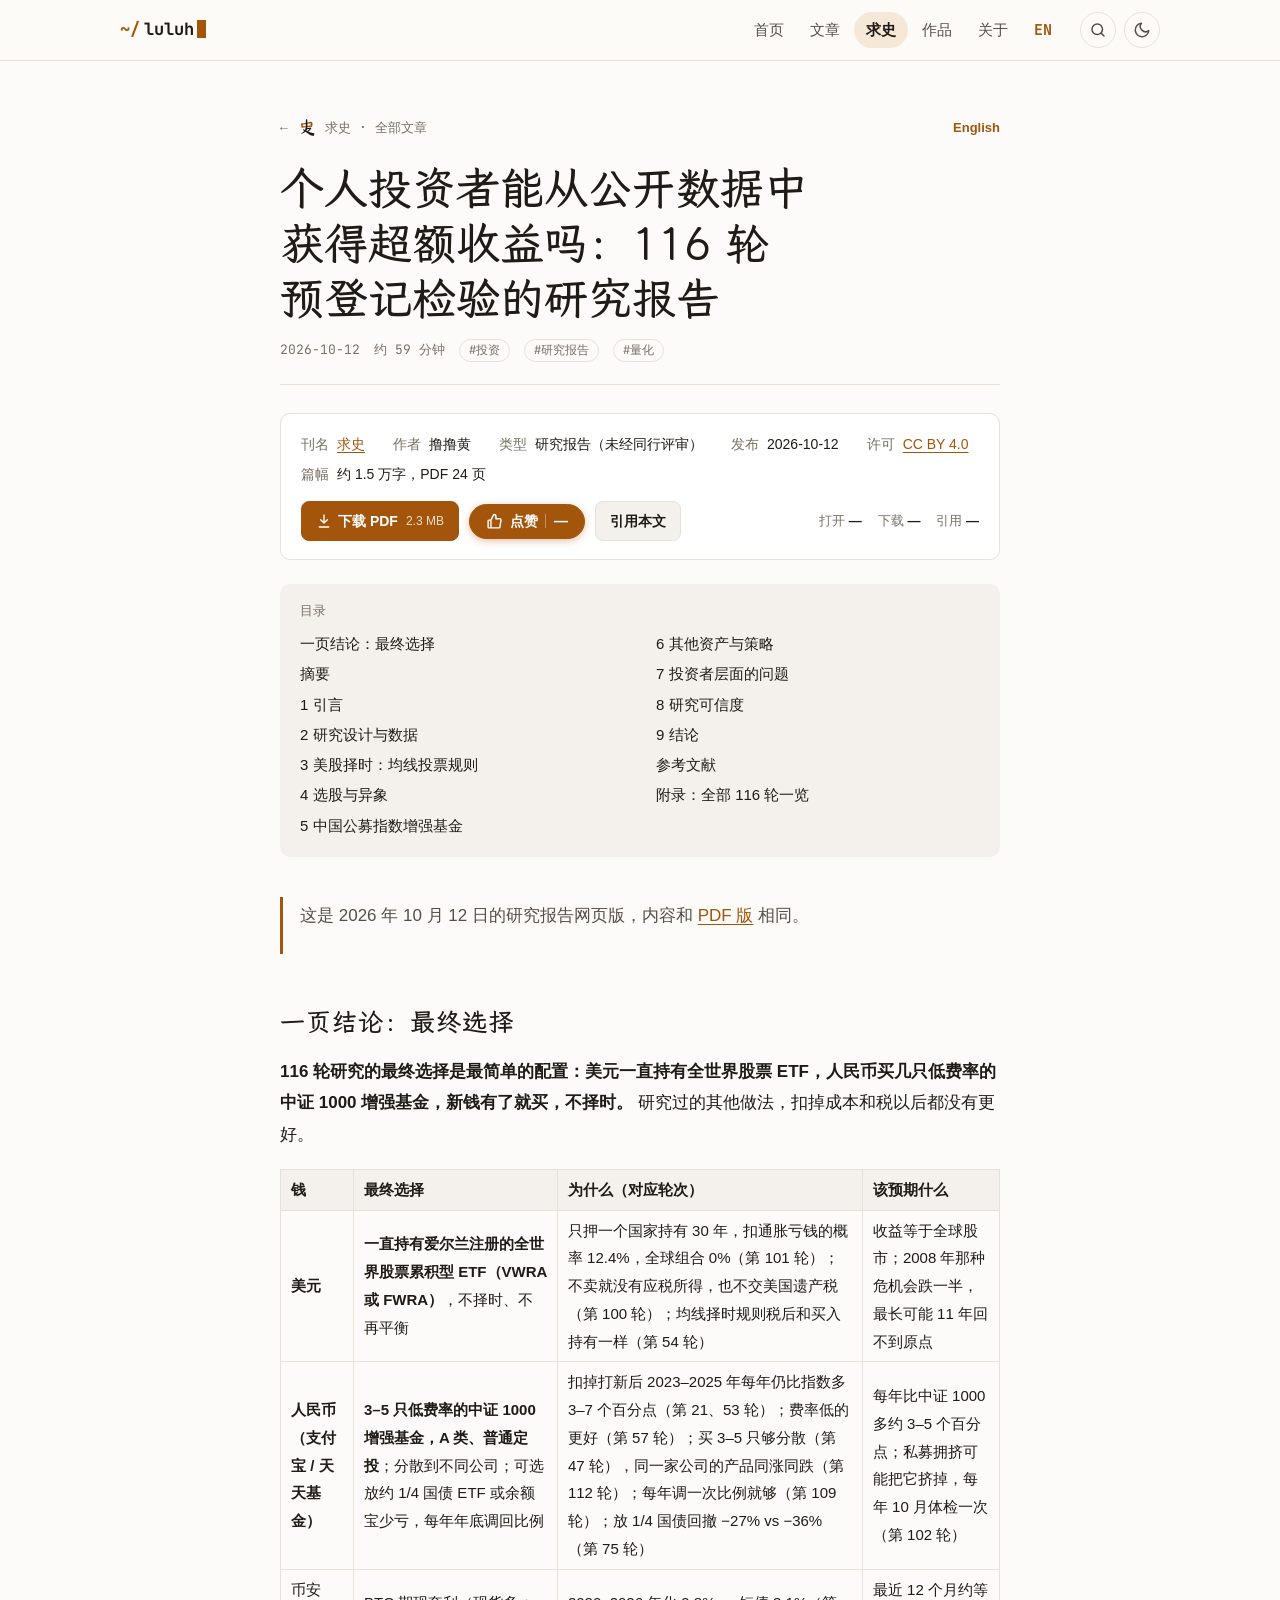
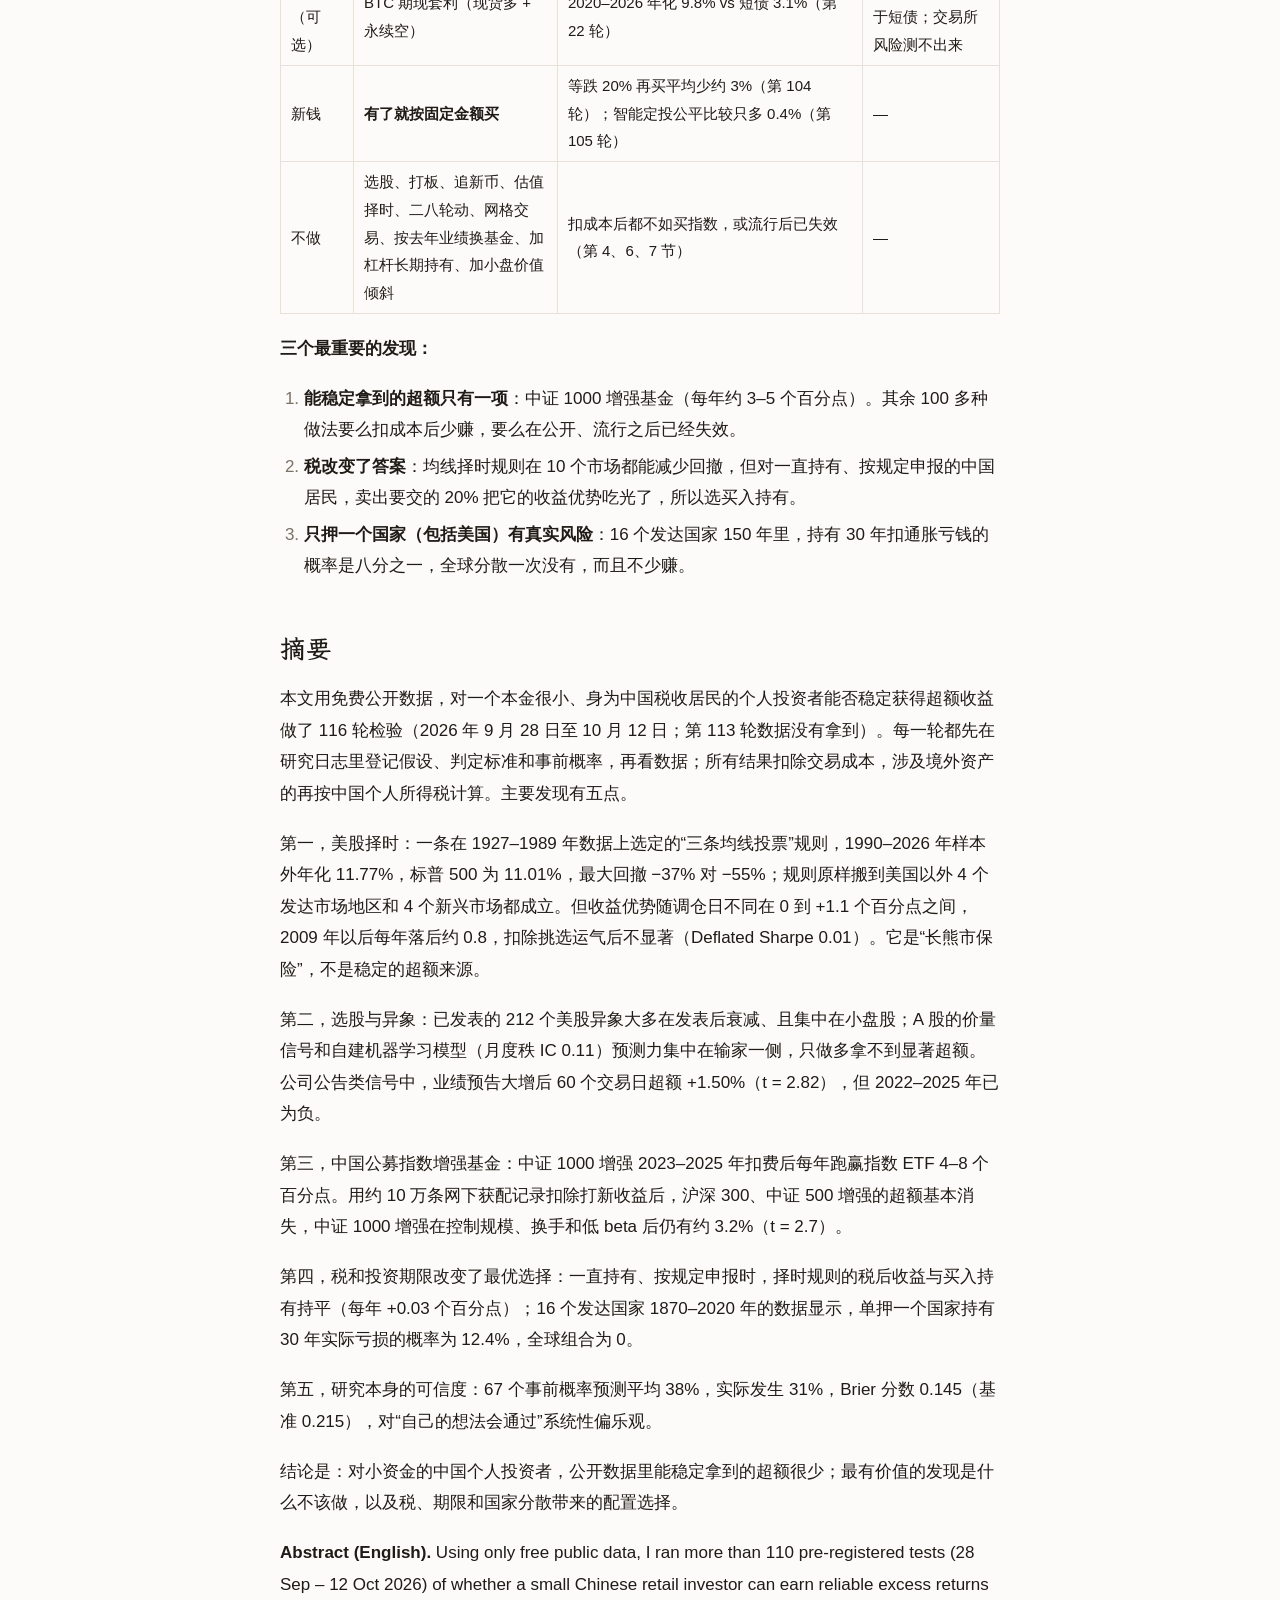
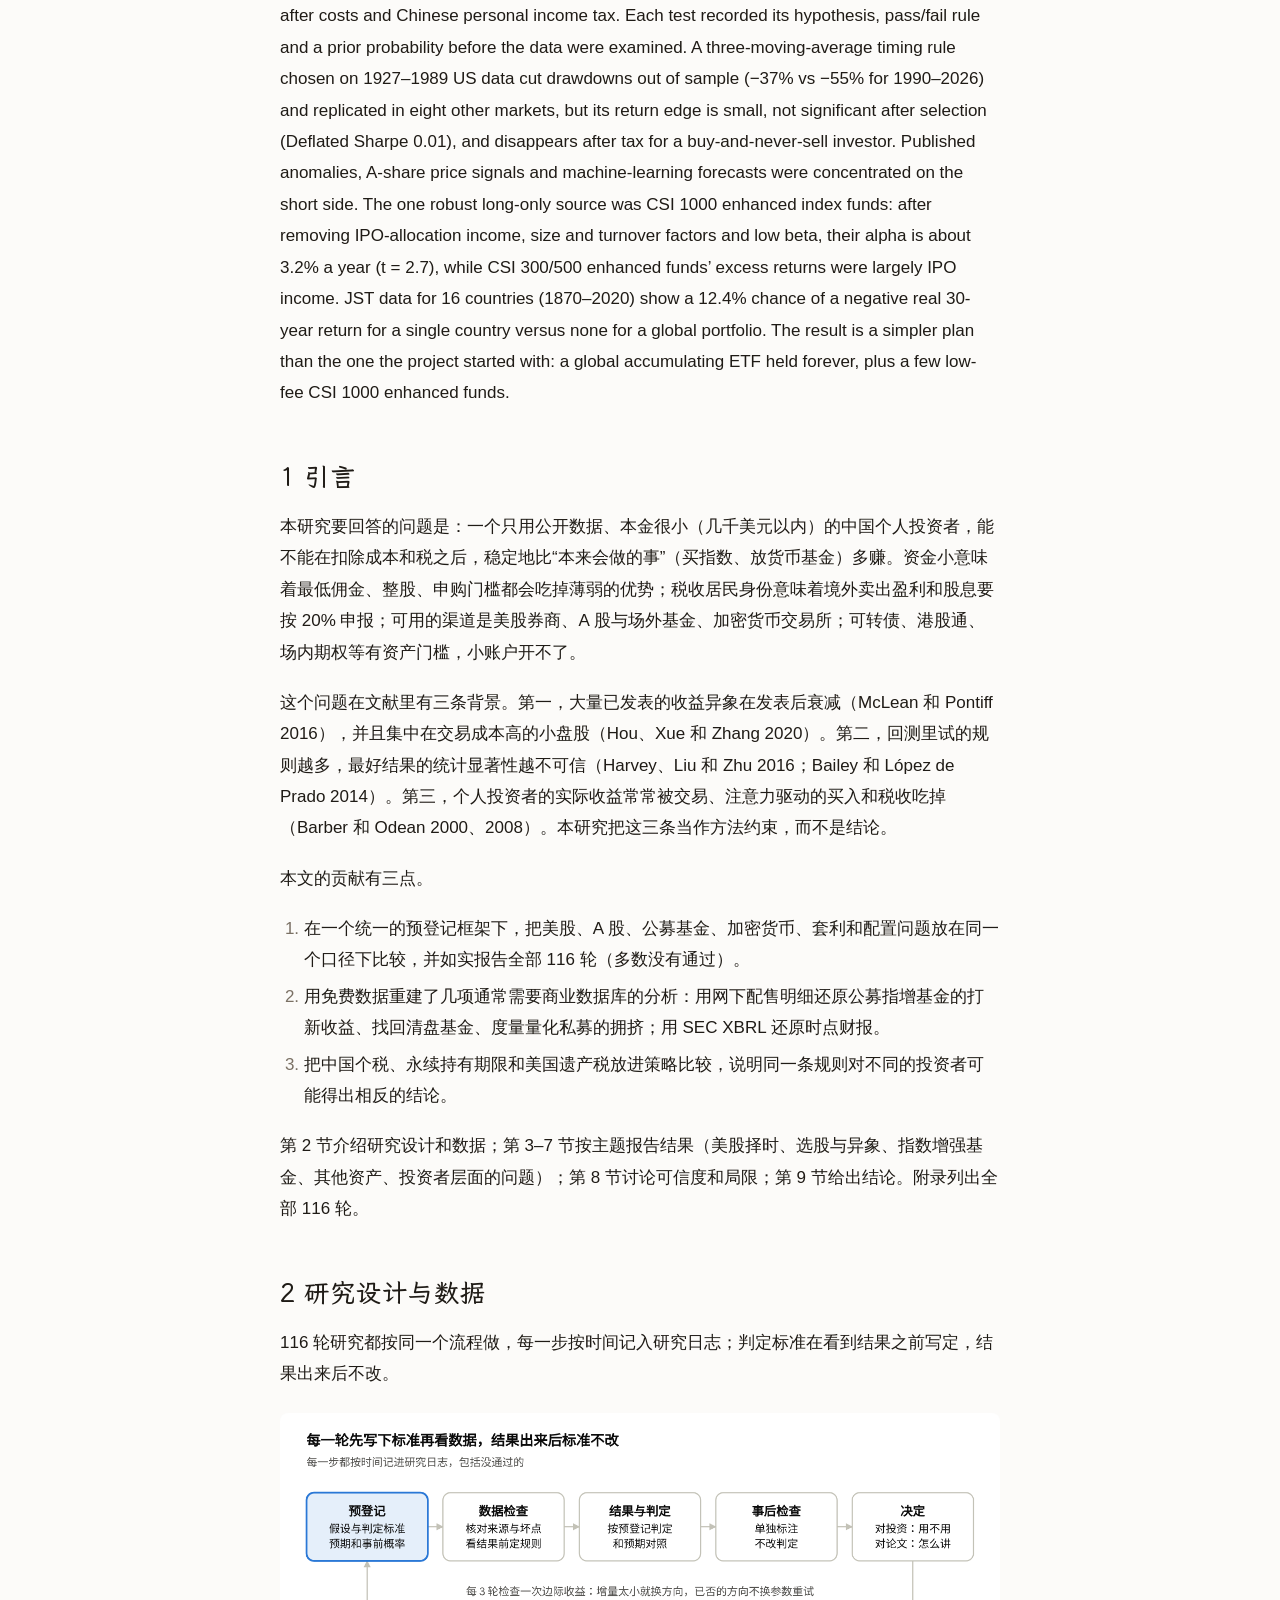
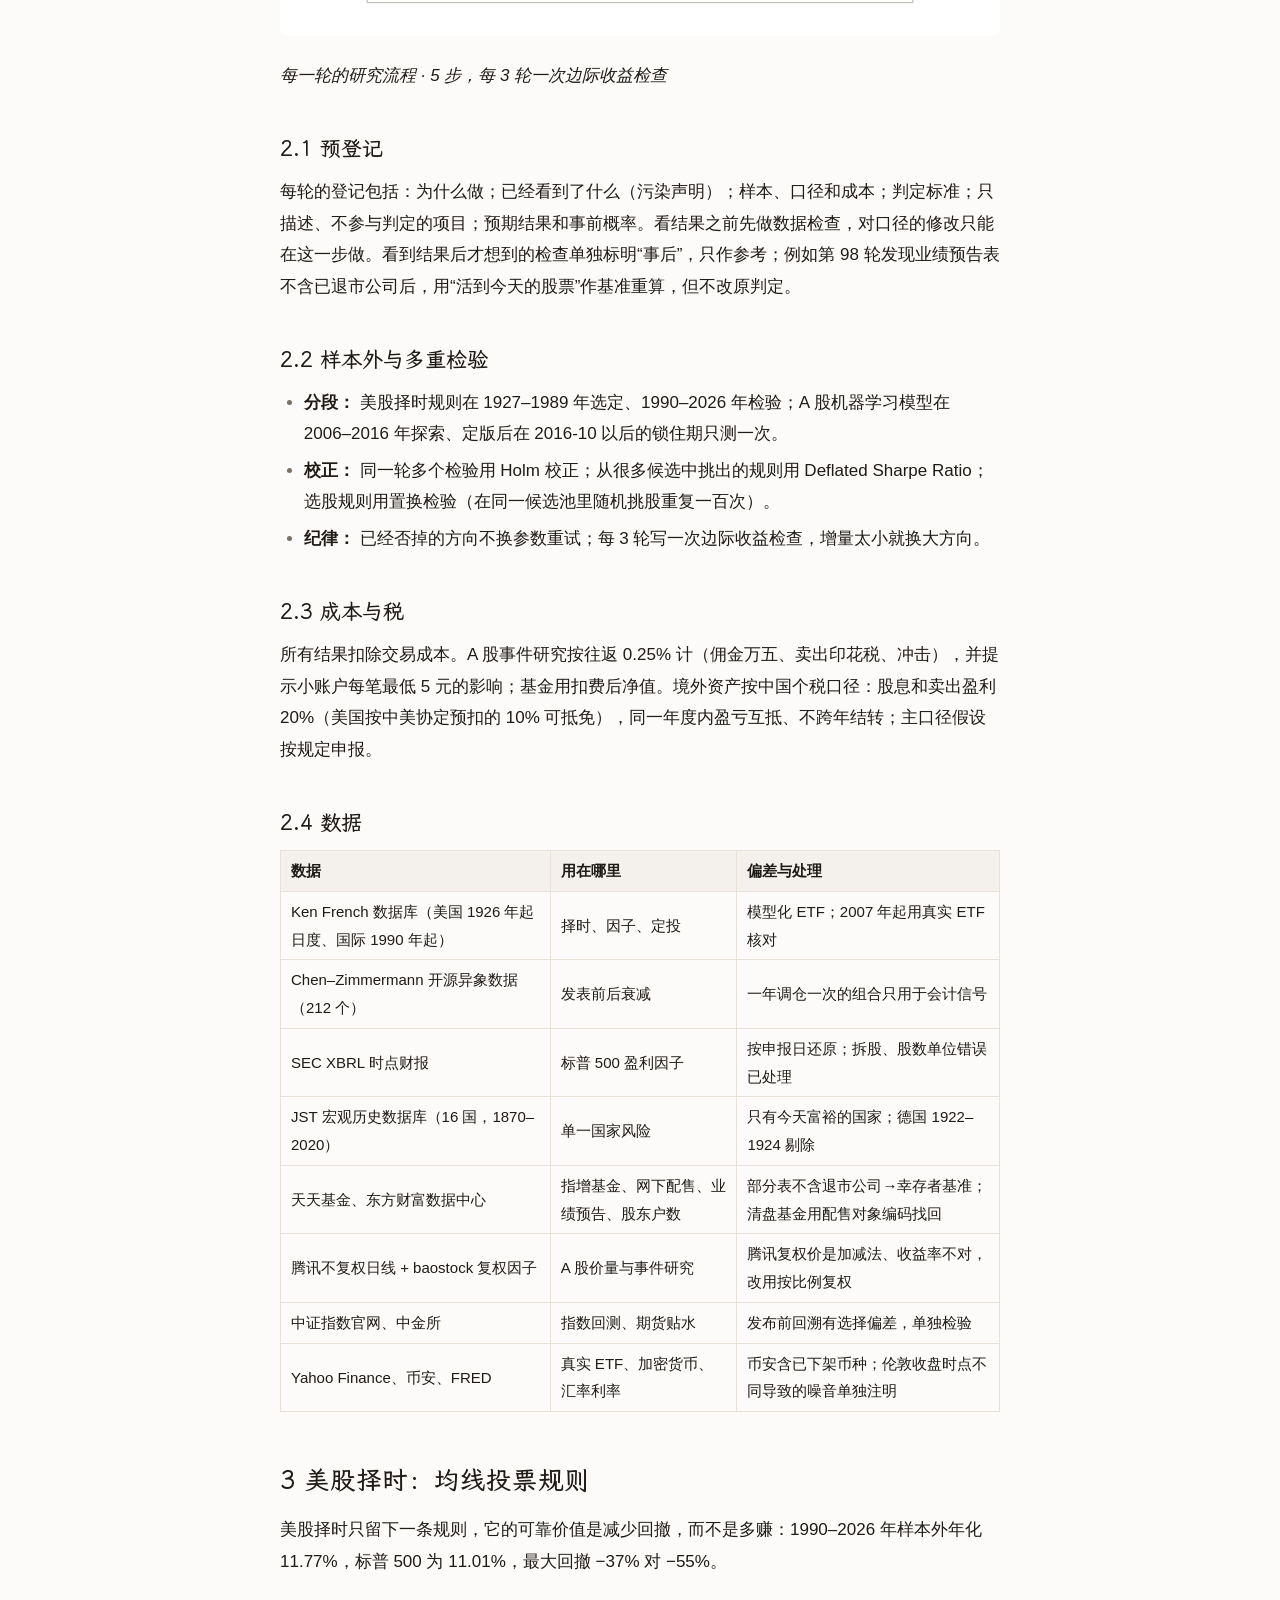
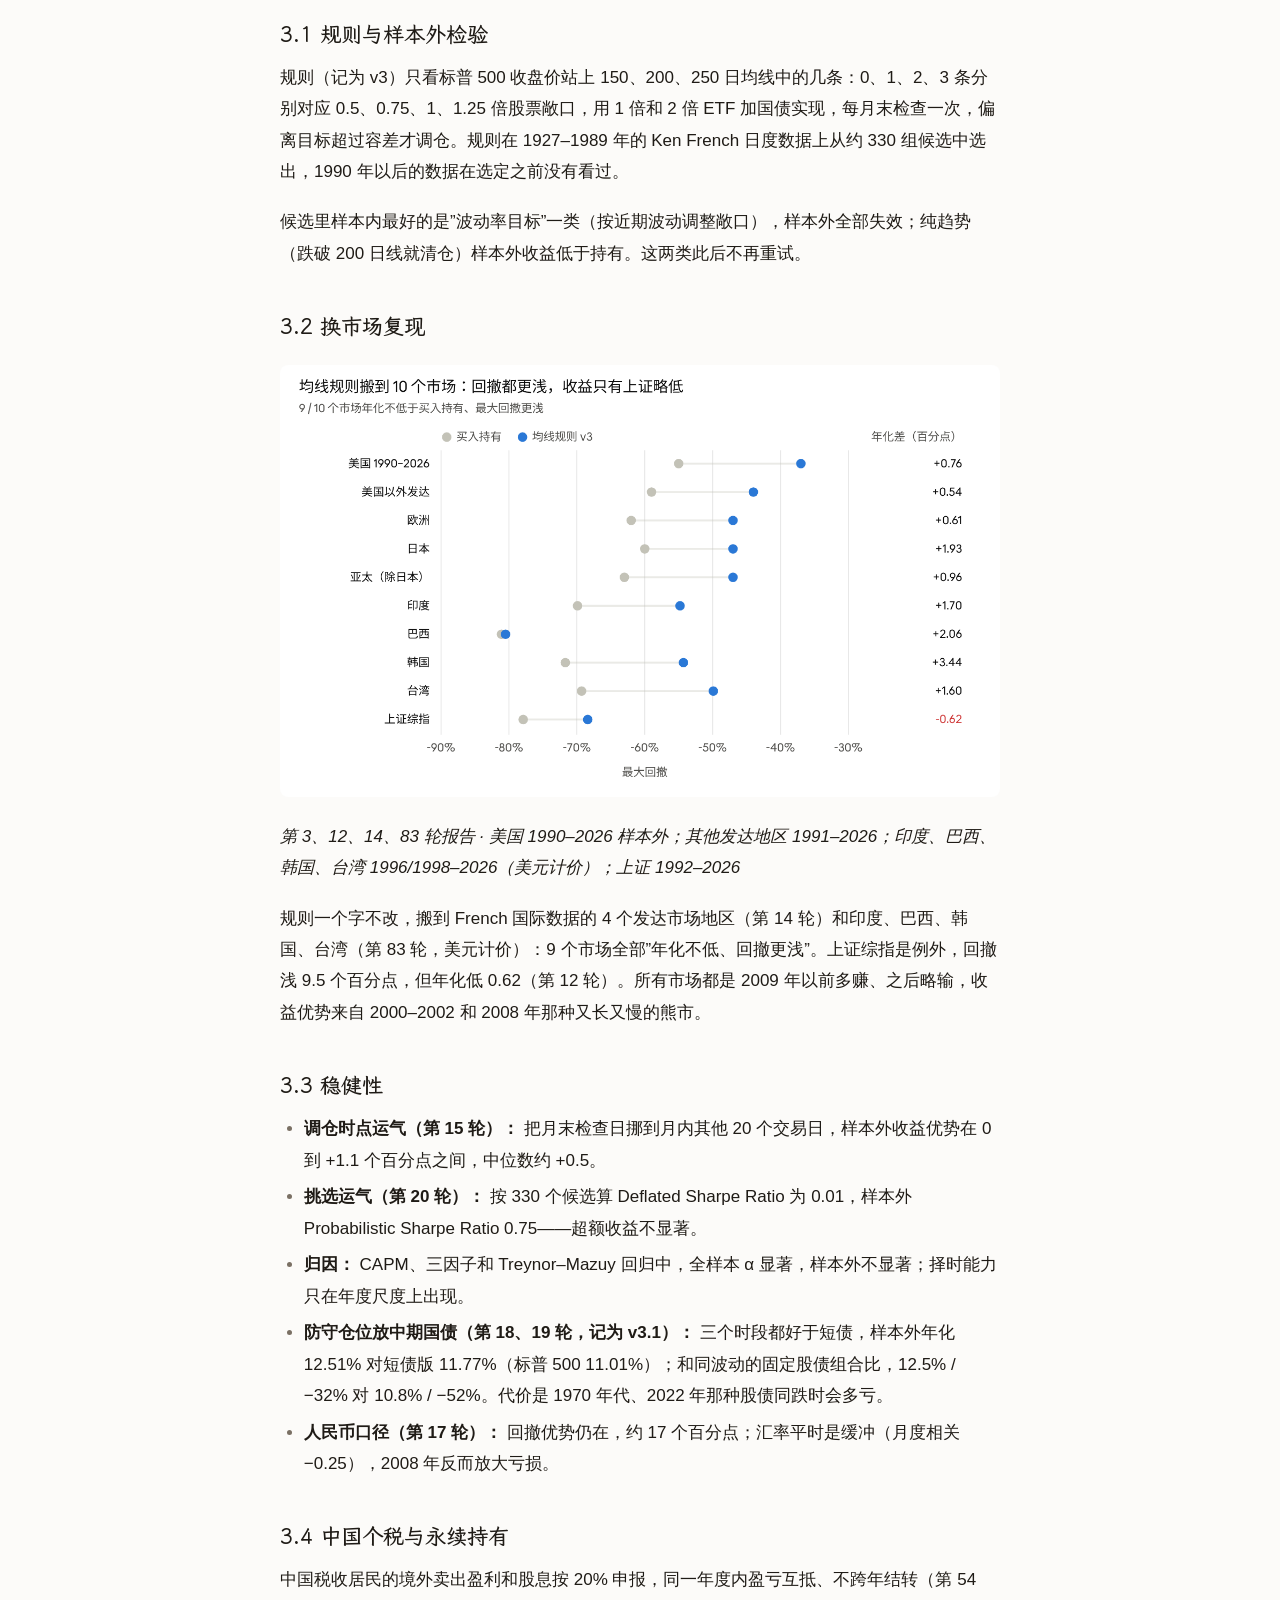
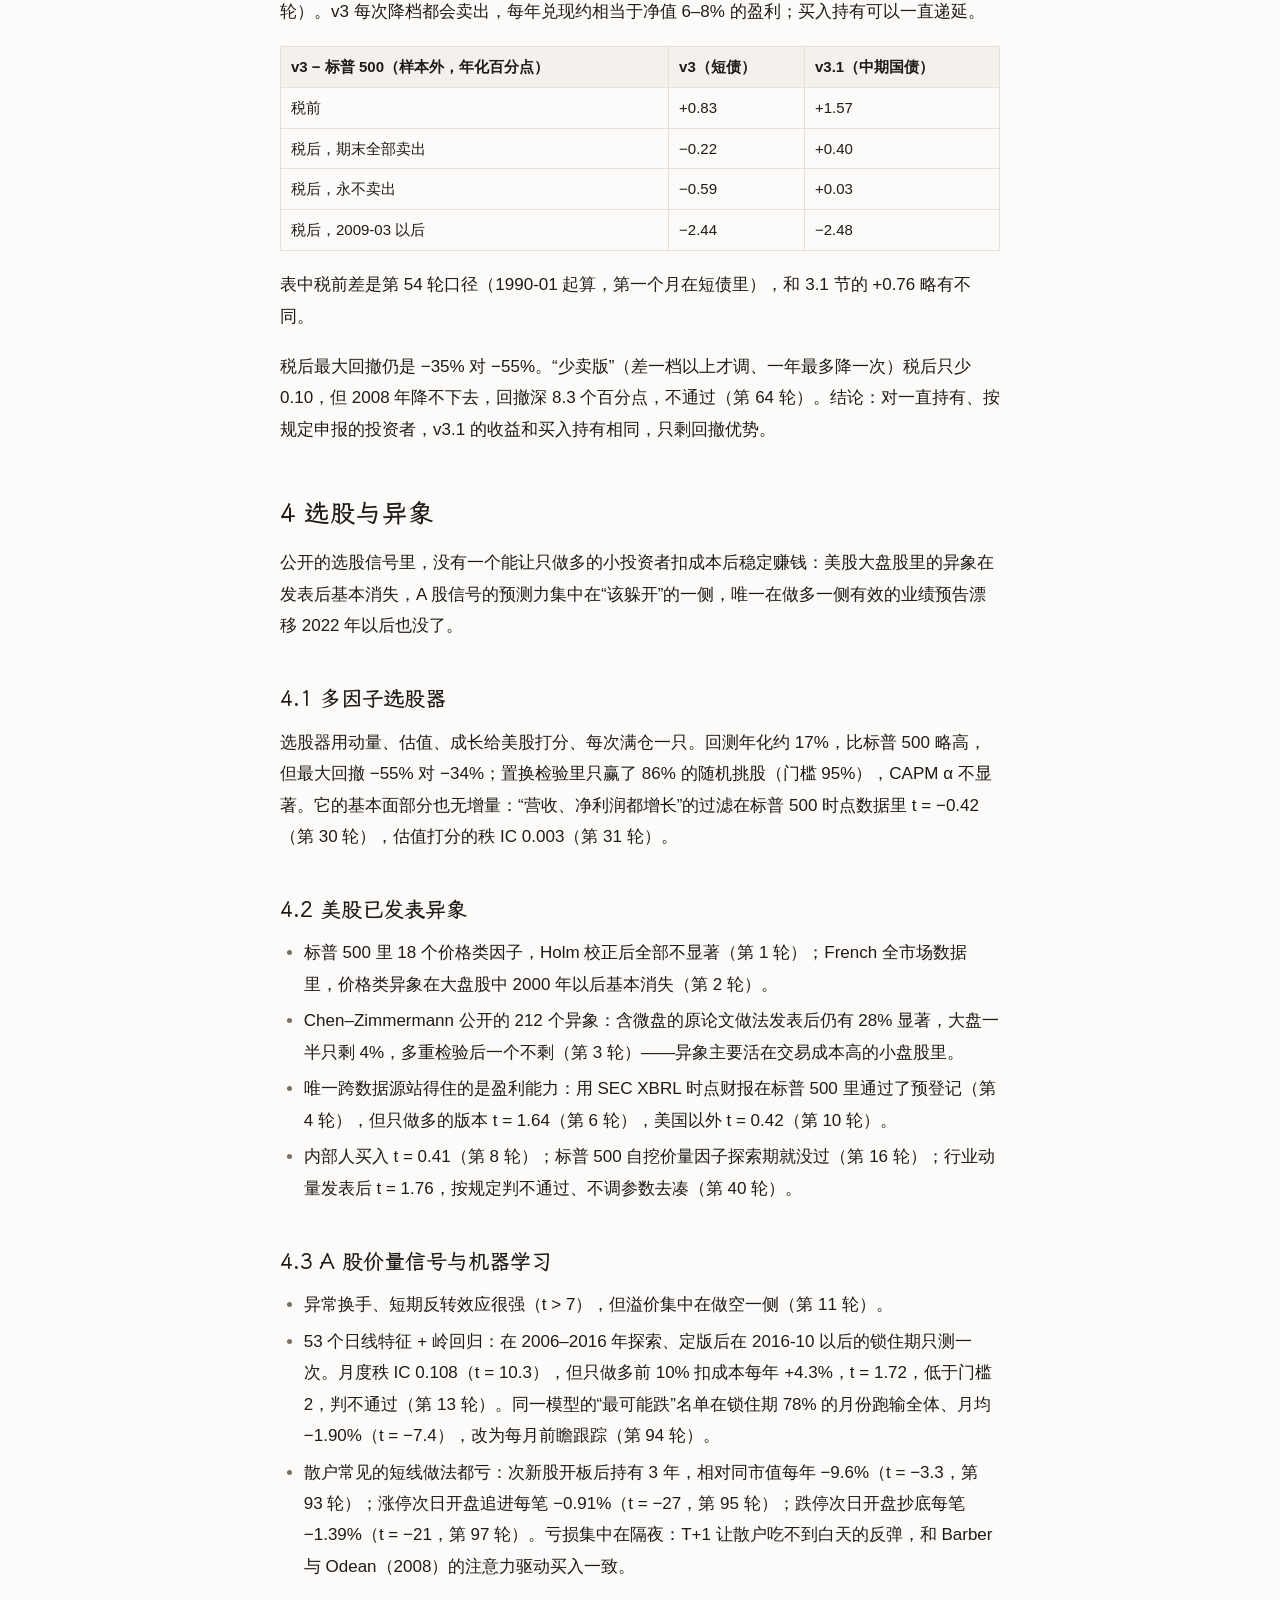
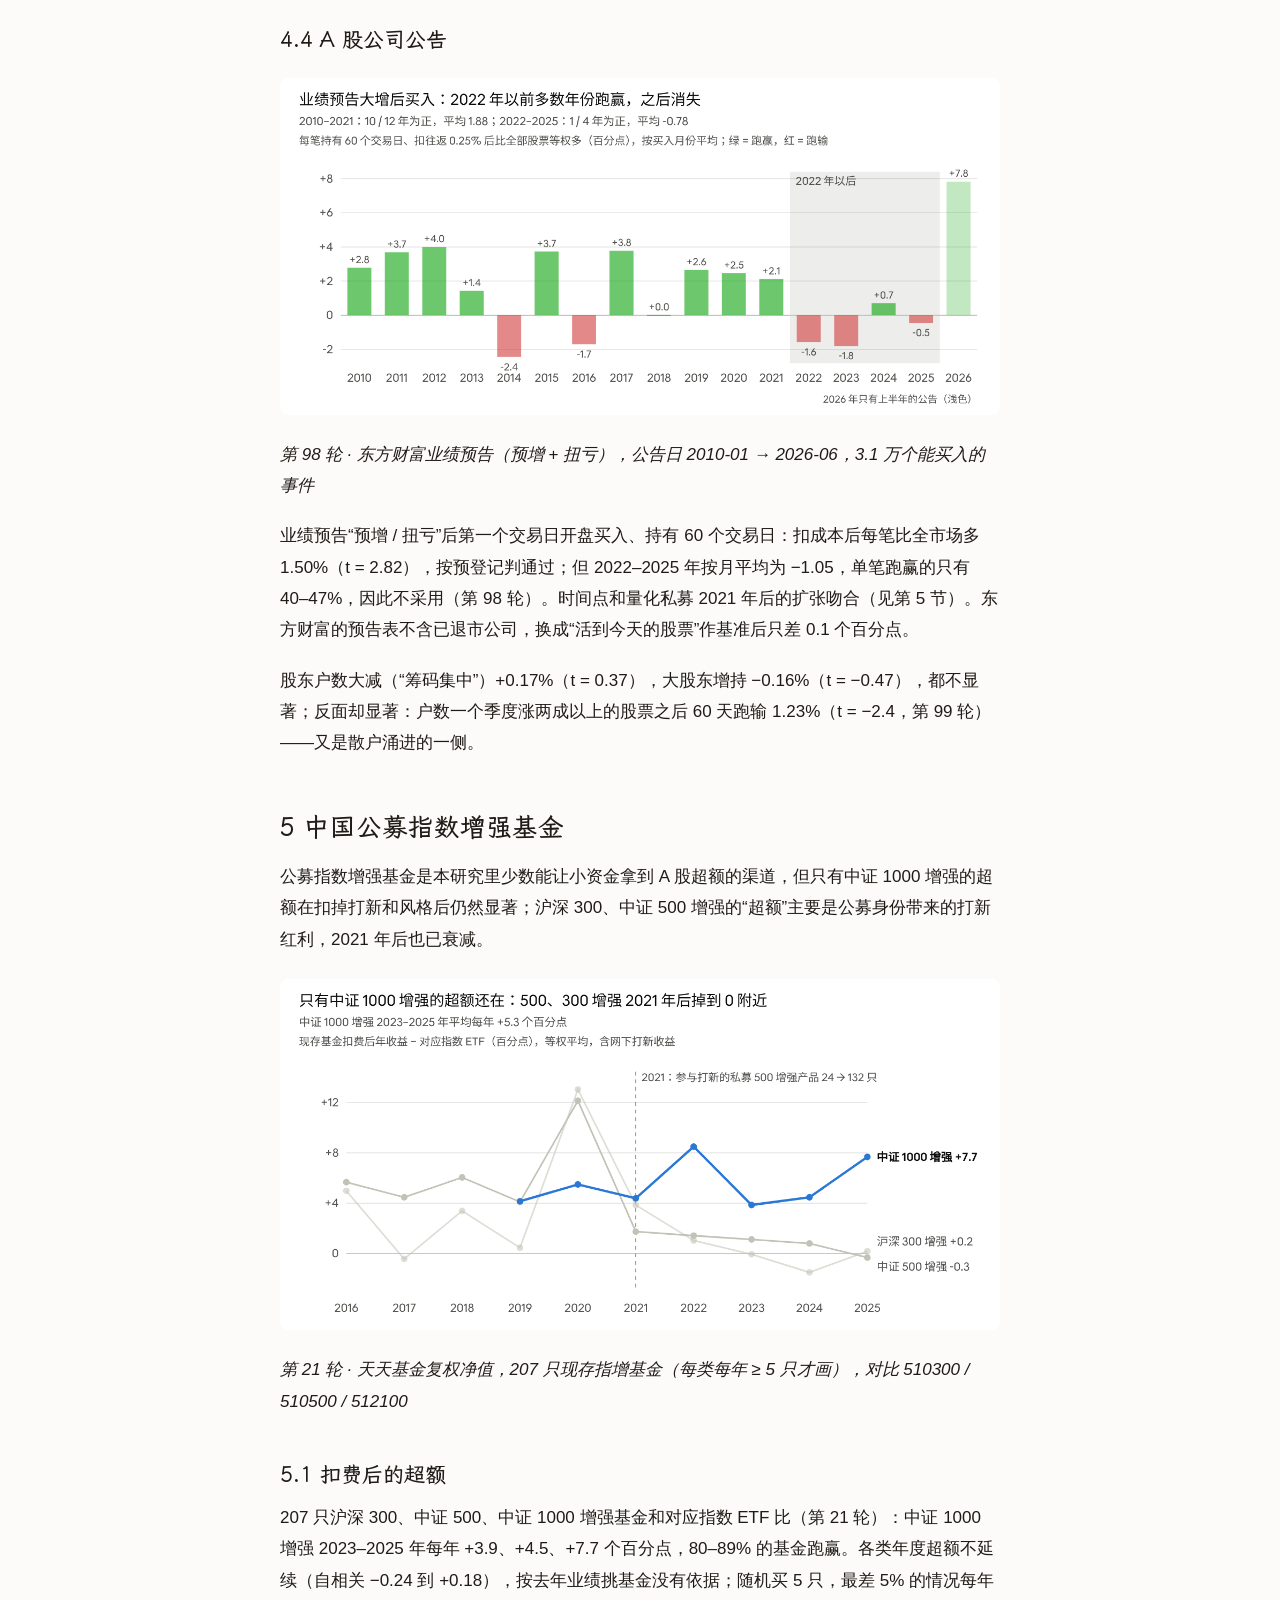
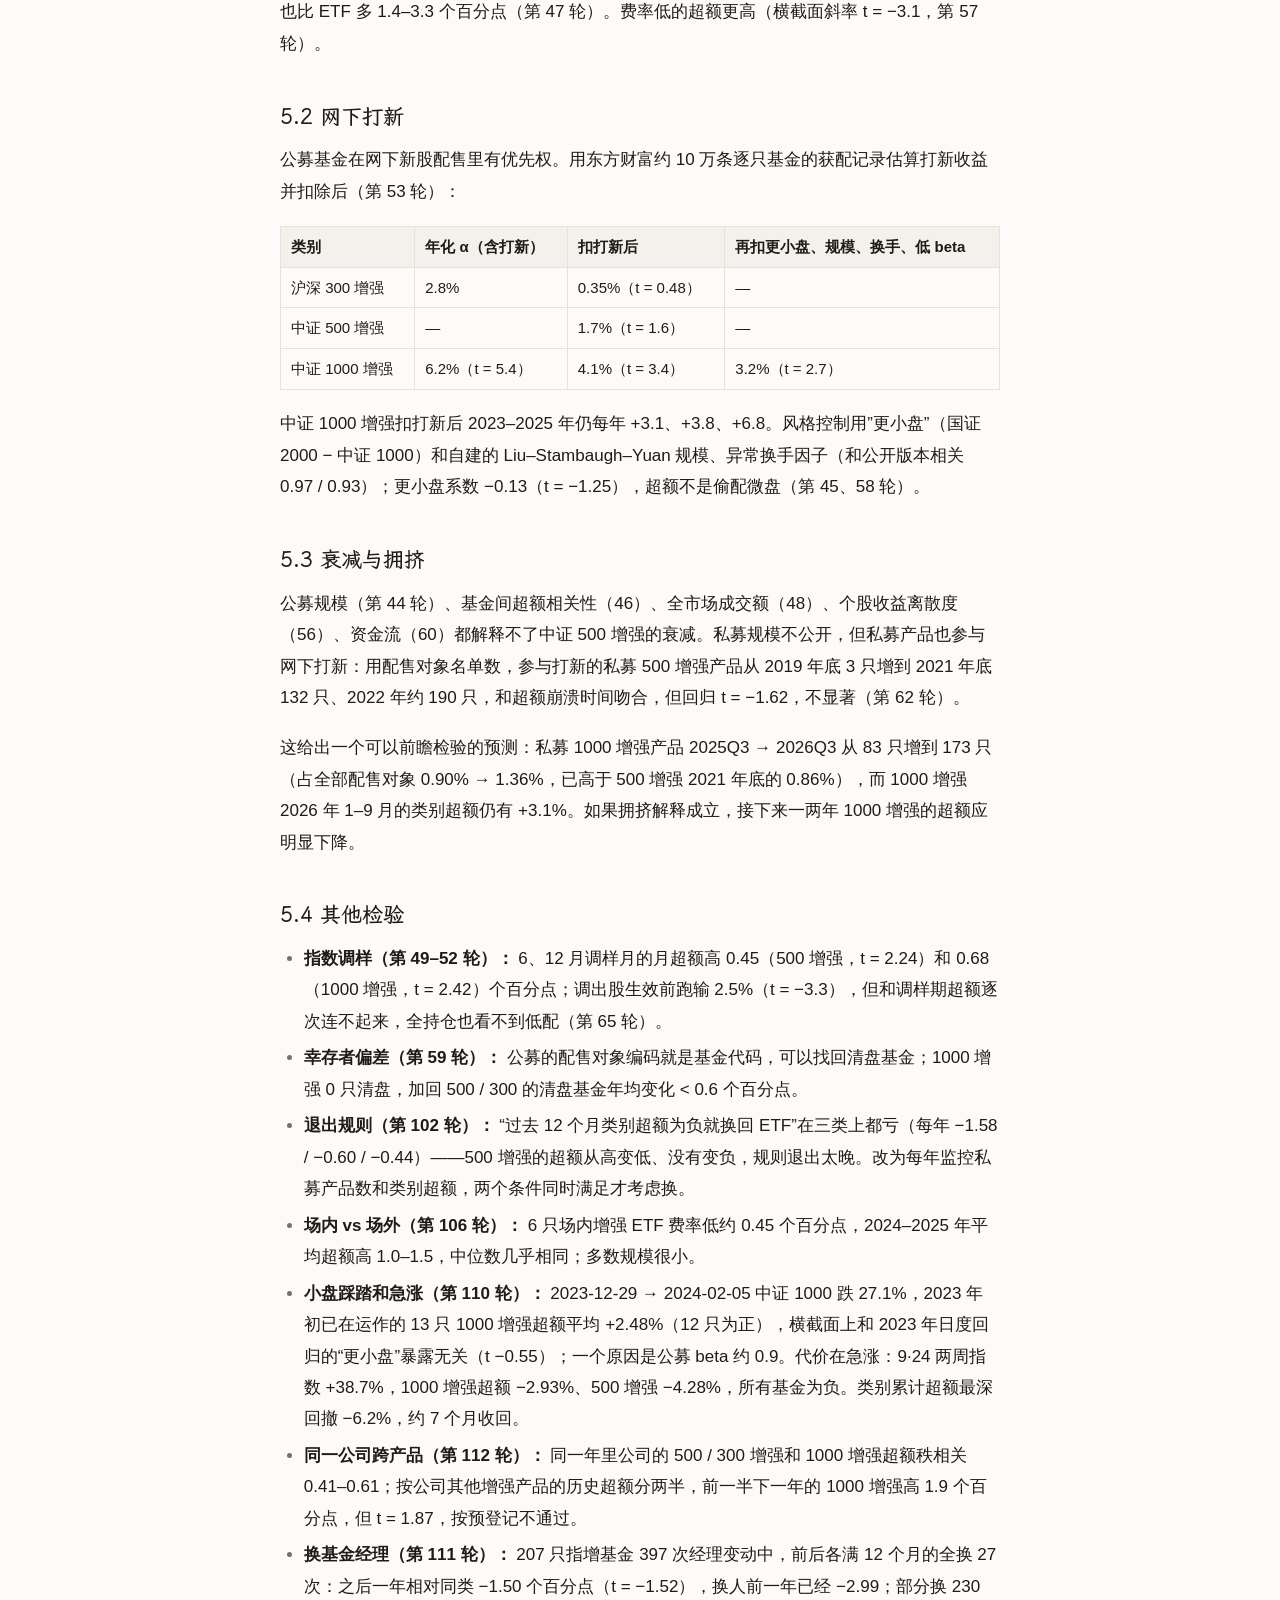
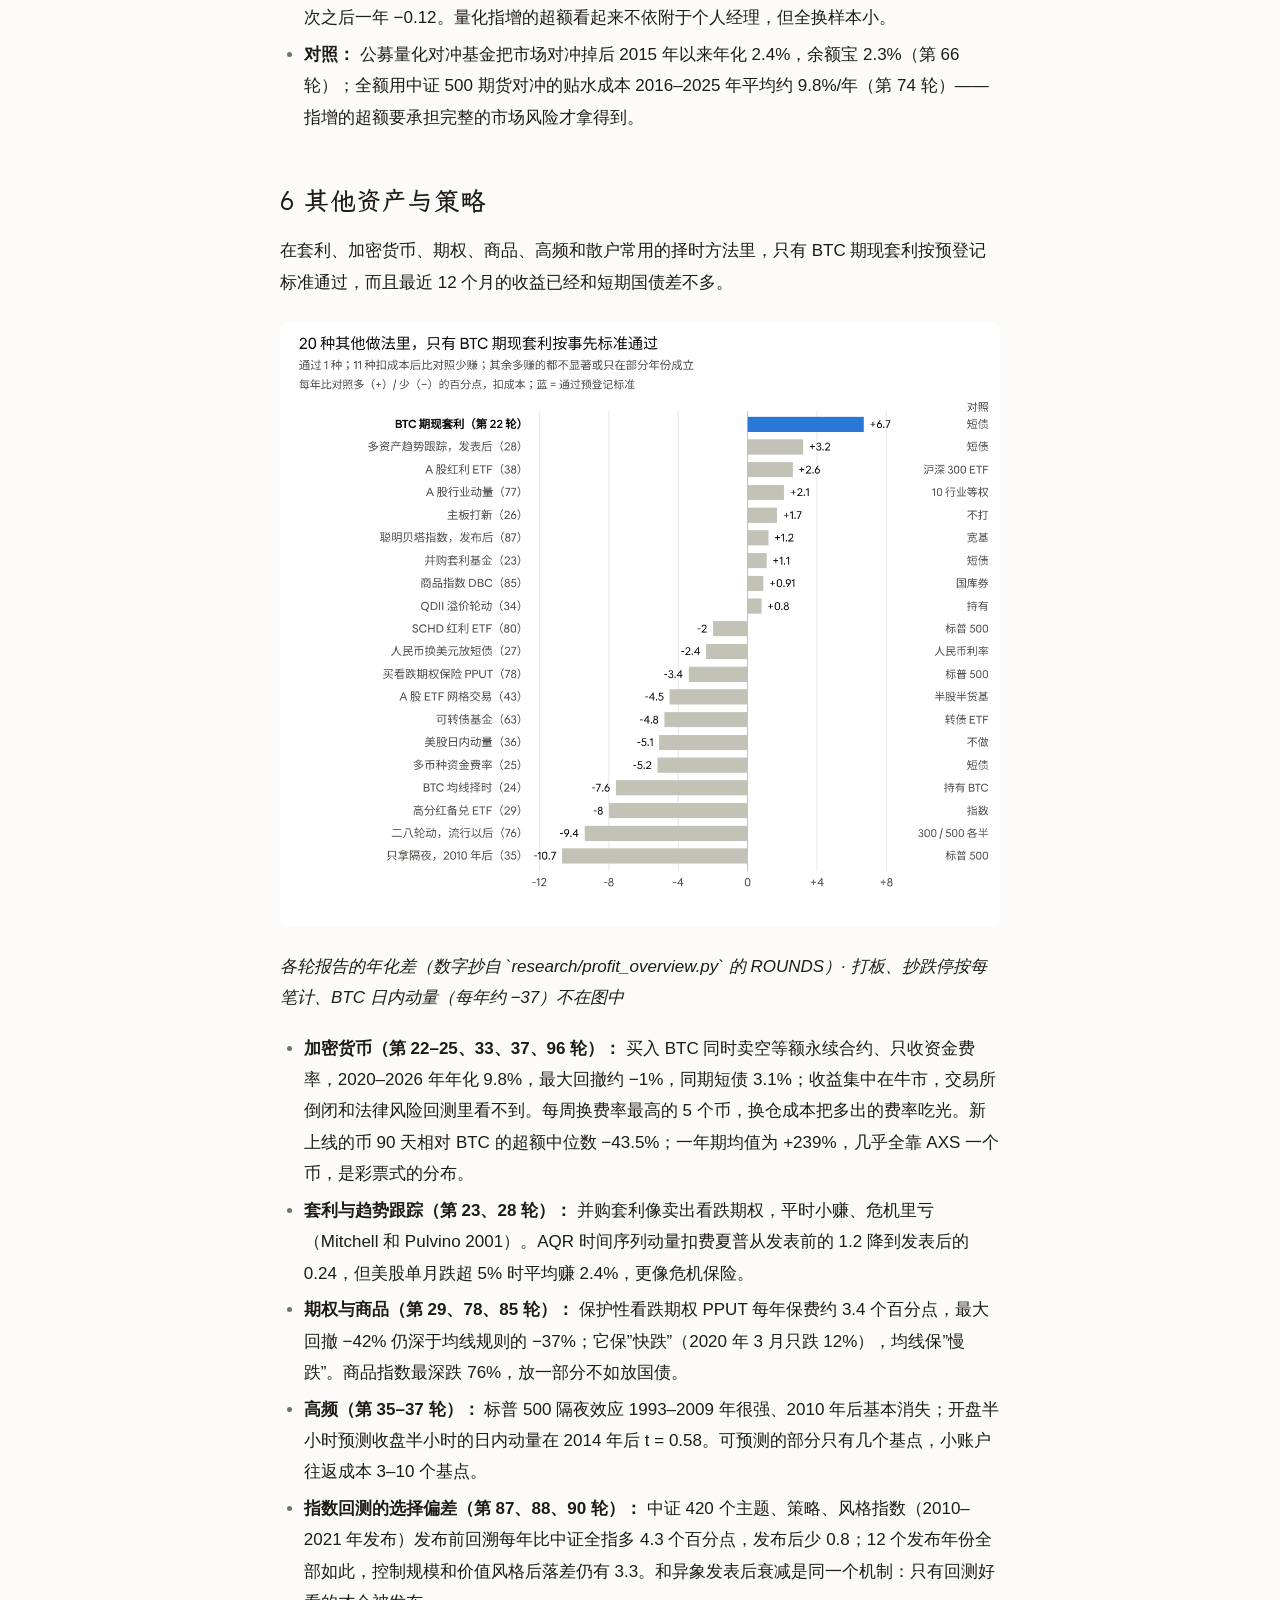
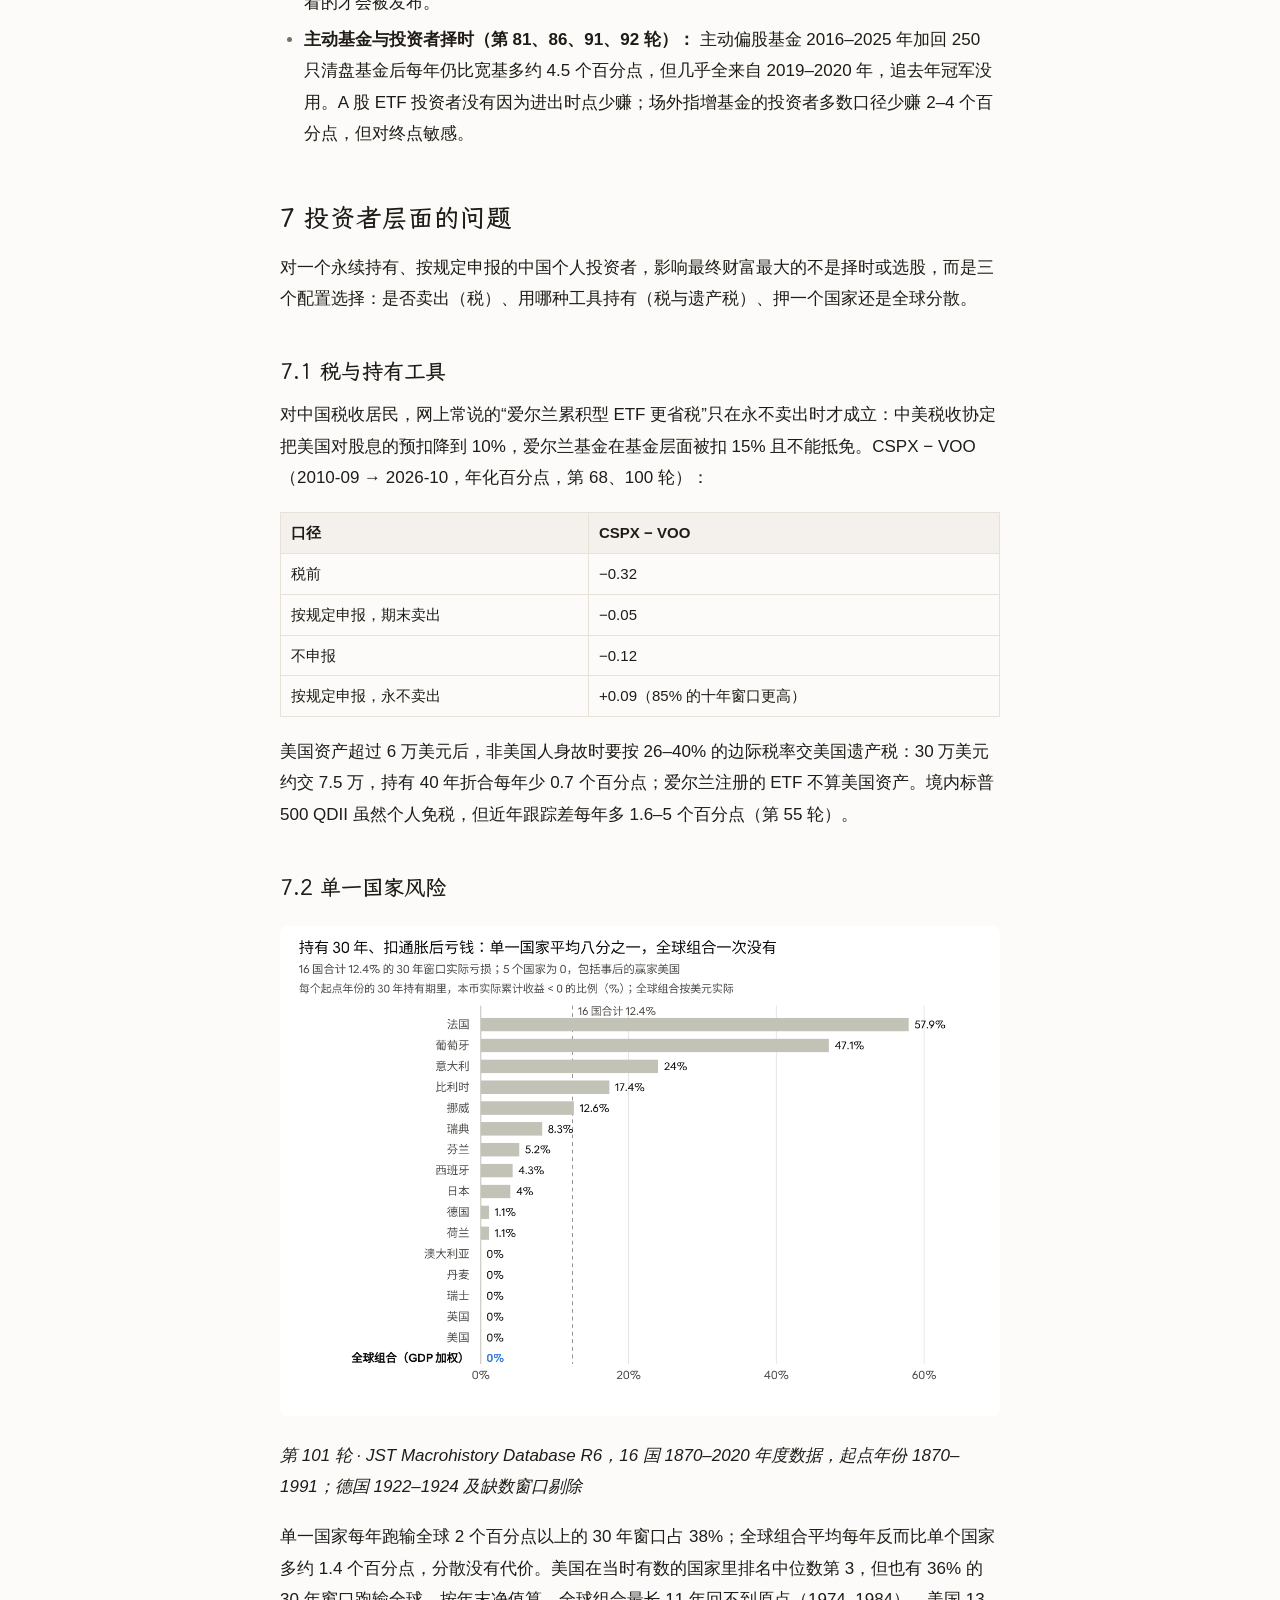
==== commit d80d522b: "引用次数计入赞数" ====
--- a/116-rounds-report/index.html
+++ b/116-rounds-report/index.html
@@ -19,7 +19,7 @@
         else if (/^#\/(homework|projects)/.test(h)) to = '/works/';
         location.replace(to);
       })();
-    })();</script><link rel="stylesheet" href="/_astro/_slug_.CyF2Y2DD.css"></head> <body> <a class="skip-link" href="#main">跳到正文</a> <header class="site-header"> <div class="wrap"> <a href="https://luluh.top/" class="logo mono" aria-label="撸撸黄 LuluH 首页"> <span class="prompt">~/</span>luluh<span class="cursor" aria-hidden="true"></span> </a> <nav class="nav mono" aria-label="主导航"> <a href="https://luluh.top/">首页</a><a href="https://luluh.top/blog/">文章</a><a href="https://qiushi.luluh.top/" aria-current="page">求史</a><a href="https://luluh.top/works/">作品</a><a href="https://luluh.top/about/">关于</a> <a class="nav-lang" href="https://qiushi.luluh.top/en/116-rounds-report/" hreflang="en" lang="en">EN</a> </nav> <div class="header-actions"> <button class="icon-btn" id="search-toggle" type="button" aria-label="搜索" aria-expanded="false" aria-controls="search-pop" title="搜索（/）"> <svg viewBox="0 0 24 24" fill="none" stroke="currentColor" stroke-width="2" stroke-linecap="round" stroke-linejoin="round"><circle cx="11" cy="11" r="7"></circle><path d="m20 20-3.5-3.5"></path></svg> </button> <button class="icon-btn" id="theme-toggle" type="button" aria-label="切换深色/浅色"> <svg class="theme-icon-moon" viewBox="0 0 24 24" fill="none" stroke="currentColor" stroke-width="2" stroke-linecap="round" stroke-linejoin="round"><path d="M21 12.8A9 9 0 1 1 11.2 3a7 7 0 0 0 9.8 9.8z"></path></svg> <svg class="theme-icon-sun" viewBox="0 0 24 24" fill="none" stroke="currentColor" stroke-width="2" stroke-linecap="round" stroke-linejoin="round"><circle cx="12" cy="12" r="4"></circle><path d="M12 2v2M12 20v2M4.9 4.9l1.4 1.4M17.7 17.7l1.4 1.4M2 12h2M20 12h2M4.9 19.1l1.4-1.4M17.7 6.3l1.4-1.4"></path></svg> </button> </div> </div> </header> <!-- 搜索：点页头的放大镜就在当前页弹出，不单开页面；Pagefind 第一次打开时才加载 --> <div class="search-pop" id="search-pop" hidden> <div class="search-backdrop" data-search-close></div> <div class="search-box" role="dialog" aria-modal="true" aria-label="搜索"> <div id="search"></div> <p class="search-hint mono">Esc 关闭 · 按 / 随时打开</p> </div> </div> <main id="main">  <article class="wrap-narrow" data-pagefind-body> <div class="back-row" data-pagefind-ignore> <a class="back-link mono" href="/">← <svg class="qiushi-logo back-mark" viewBox="0 0 100 100" role="img" aria-label xmlns="http://www.w3.org/2000/svg">  <g> <path fill="var(--accent)" d="M17.04 30.62 L17.10 30.94 L17.18 31.34 L17.27 31.79 L17.37 32.31 L17.48 32.87 L17.60 33.46 L17.72 34.09 L17.85 34.74 L17.98 35.39 L18.10 36.05 L18.22 36.71 L18.33 37.35 L18.44 37.97 L18.53 38.56 L18.62 39.15 L18.71 39.77 L18.80 40.41 L18.89 41.07 L18.97 41.74 L19.05 42.40 L19.13 43.05 L19.20 43.69 L19.27 44.29 L19.34 44.85 L19.40 45.37 L19.45 45.83 L19.50 46.23 L19.53 46.56 L19.83 47.69 L20.41 48.72 L21.24 49.55 L22.25 50.15 L23.38 50.46 L24.56 50.47 L25.69 50.17 L26.72 49.59 L27.55 48.76 L28.15 47.75 L28.46 46.62 L28.47 45.44 L28.42 45.12 L28.37 44.72 L28.31 44.26 L28.24 43.74 L28.16 43.18 L28.08 42.58 L28.00 41.95 L27.91 41.29 L27.83 40.63 L27.74 39.97 L27.66 39.30 L27.59 38.66 L27.52 38.03 L27.47 37.44 L27.41 36.85 L27.36 36.22 L27.32 35.57 L27.27 34.91 L27.23 34.24 L27.19 33.57 L27.15 32.91 L27.12 32.27 L27.08 31.67 L27.05 31.10 L27.03 30.58 L27.00 30.11 L26.98 29.71 L26.96 29.38 L26.63 28.12 L25.99 26.98 L25.07 26.05 L23.94 25.39 L22.69 25.05 L21.38 25.04 L20.12 25.37 L18.98 26.01 L18.05 26.93 L17.39 28.06 L17.05 29.31 Z M22.68 33.45 L23.73 33.23 L25.01 32.95 L26.50 32.62 L28.17 32.25 L29.98 31.85 L31.92 31.43 L33.95 30.99 L36.05 30.54 L38.19 30.10 L40.34 29.66 L42.47 29.25 L44.56 28.86 L46.58 28.51 L48.51 28.21 L50.48 27.91 L52.55 27.57 L54.67 27.22 L56.82 26.87 L58.98 26.53 L61.11 26.21 L63.19 25.93 L65.19 25.68 L67.08 25.50 L68.81 25.38 L70.34 25.34 L71.61 25.39 L72.55 25.50 L73.04 25.65 L73.08 25.74 L72.81 25.69 L72.45 25.47 L72.16 25.20 L72.02 25.06 L71.96 25.13 L71.91 25.43 L71.86 25.92 L71.78 26.56 L71.68 27.33 L71.58 28.21 L71.50 29.21 L71.46 30.31 L71.51 31.32 L71.57 31.95 L71.62 32.46 L71.66 33.05 L71.68 33.72 L71.70 34.42 L71.70 35.16 L71.69 35.91 L71.68 36.65 L71.66 37.38 L71.63 38.08 L71.60 38.75 L71.58 39.38 L71.55 39.97 L71.53 40.45 L71.54 41.62 L71.86 42.76 L72.45 43.77 L73.29 44.59 L74.31 45.17 L75.45 45.47 L76.62 45.46 L77.76 45.14 L78.77 44.55 L79.59 43.71 L80.17 42.69 L80.47 41.55 L80.55 41.22 L80.67 40.82 L80.84 40.29 L81.03 39.66 L81.24 38.95 L81.46 38.18 L81.68 37.34 L81.90 36.46 L82.10 35.54 L82.27 34.58 L82.41 33.59 L82.50 32.57 L82.53 31.53 L82.49 30.68 L82.47 30.19 L82.47 29.69 L82.49 28.99 L82.53 28.14 L82.55 27.15 L82.54 26.04 L82.46 24.82 L82.25 23.48 L81.85 22.02 L81.14 20.47 L80.03 18.97 L78.53 17.70 L76.79 16.82 L74.96 16.35 L73.15 16.21 L71.37 16.29 L69.56 16.52 L67.69 16.86 L65.75 17.29 L63.74 17.79 L61.68 18.32 L59.59 18.89 L57.48 19.46 L55.38 20.02 L53.30 20.56 L51.28 21.04 L49.34 21.46 L47.49 21.79 L45.59 22.08 L43.56 22.35 L41.45 22.61 L39.29 22.86 L37.11 23.09 L34.94 23.31 L32.80 23.51 L30.73 23.70 L28.75 23.88 L26.90 24.04 L25.20 24.19 L23.69 24.33 L22.38 24.45 L21.32 24.55 L20.19 24.88 L19.18 25.49 L18.37 26.34 L17.81 27.37 L17.53 28.51 L17.55 29.68 L17.88 30.81 L18.49 31.82 L19.34 32.63 L20.37 33.19 L21.51 33.47 Z M24.46 49.97 L25.51 49.81 L26.80 49.59 L28.29 49.34 L29.96 49.05 L31.78 48.74 L33.73 48.41 L35.77 48.07 L37.87 47.73 L40.02 47.39 L42.17 47.06 L44.31 46.74 L46.40 46.46 L48.42 46.20 L50.34 45.98 L52.27 45.79 L54.30 45.62 L56.41 45.47 L58.56 45.32 L60.74 45.20 L62.91 45.08 L65.05 44.98 L67.12 44.88 L69.09 44.80 L70.94 44.72 L72.63 44.65 L74.15 44.59 L75.45 44.53 L76.52 44.47 L77.66 44.18 L78.68 43.61 L79.53 42.80 L80.13 41.79 L80.45 40.66 L80.47 39.48 L80.18 38.34 L79.61 37.32 L78.80 36.47 L77.79 35.87 L76.66 35.55 L75.48 35.53 L74.44 35.72 L73.15 35.96 L71.66 36.24 L70.00 36.56 L68.18 36.90 L66.24 37.27 L64.20 37.65 L62.10 38.03 L59.96 38.42 L57.81 38.79 L55.68 39.14 L53.59 39.47 L51.57 39.76 L49.66 40.02 L47.74 40.24 L45.71 40.45 L43.61 40.65 L41.45 40.83 L39.28 41.00 L37.11 41.16 L34.98 41.30 L32.92 41.44 L30.95 41.56 L29.11 41.67 L27.42 41.77 L25.90 41.87 L24.60 41.95 L23.54 42.03 L22.53 42.28 L21.62 42.79 L20.87 43.51 L20.33 44.41 L20.04 45.41 L20.03 46.46 L20.28 47.47 L20.79 48.38 L21.51 49.13 L22.41 49.67 L23.41 49.96 Z"></path> <path fill="currentColor" d="M45.00 5.00 L44.98 5.50 L44.95 6.06 L44.92 6.69 L44.89 7.39 L44.85 8.15 L44.81 8.98 L44.77 9.88 L44.72 10.84 L44.68 11.86 L44.64 12.96 L44.60 14.12 L44.56 15.35 L44.53 16.64 L44.50 18.01 L44.48 19.51 L44.47 21.19 L44.47 23.00 L44.47 24.91 L44.47 26.91 L44.48 28.96 L44.48 31.04 L44.48 33.11 L44.48 35.15 L44.46 37.12 L44.43 39.00 L44.39 40.76 L44.33 42.35 L44.25 43.79 L44.17 45.11 L44.09 46.33 L44.02 47.42 L43.95 48.38 L43.87 49.23 L43.78 49.97 L43.69 50.63 L43.58 51.21 L43.46 51.76 L43.32 52.30 L43.16 52.87 L42.96 53.49 L42.71 54.21 L42.40 55.04 L42.04 55.96 L41.64 56.93 L41.21 57.93 L40.74 58.96 L40.25 60.00 L39.73 61.05 L39.17 62.11 L38.58 63.17 L37.97 64.23 L37.32 65.28 L36.64 66.32 L35.92 67.34 L35.18 68.33 L34.41 69.28 L33.57 70.24 L32.58 71.27 L31.43 72.36 L30.18 73.48 L28.86 74.62 L27.49 75.76 L26.10 76.88 L24.73 77.96 L23.40 79.00 L22.14 79.97 L20.97 80.86 L19.93 81.67 L19.03 82.37 L18.33 82.95 L18.08 83.16 L17.89 83.43 L17.78 83.73 L17.75 84.06 L17.81 84.38 L17.95 84.67 L18.16 84.92 L18.43 85.11 L18.73 85.22 L19.06 85.25 L19.38 85.19 L19.67 85.05 L20.47 84.67 L21.46 84.21 L22.65 83.69 L23.99 83.10 L25.46 82.45 L27.02 81.75 L28.65 81.00 L30.31 80.21 L31.99 79.38 L33.65 78.51 L35.26 77.62 L36.81 76.68 L38.26 75.72 L39.59 74.72 L40.78 73.70 L41.91 72.66 L43.00 71.58 L44.03 70.47 L45.01 69.33 L45.95 68.18 L46.83 67.01 L47.66 65.84 L48.44 64.67 L49.17 63.50 L49.86 62.34 L50.49 61.19 L51.07 60.07 L51.60 58.96 L52.08 57.87 L52.49 56.81 L52.83 55.77 L53.10 54.74 L53.31 53.73 L53.46 52.73 L53.56 51.75 L53.62 50.78 L53.65 49.81 L53.67 48.82 L53.67 47.80 L53.68 46.71 L53.70 45.53 L53.75 44.21 L53.79 42.67 L53.82 40.95 L53.83 39.11 L53.83 37.16 L53.82 35.13 L53.80 33.06 L53.77 30.96 L53.73 28.87 L53.69 26.81 L53.65 24.81 L53.61 22.90 L53.57 21.10 L53.53 19.46 L53.50 17.99 L53.47 16.64 L53.44 15.35 L53.40 14.12 L53.36 12.96 L53.32 11.86 L53.28 10.84 L53.23 9.88 L53.19 8.98 L53.15 8.15 L53.11 7.39 L53.08 6.69 L53.05 6.06 L53.02 5.50 L53.00 5.00 L52.86 3.96 L52.46 3.00 L51.83 2.17 L51.00 1.54 L50.04 1.14 L49.00 1.00 L47.96 1.14 L47.00 1.54 L46.17 2.17 L45.54 3.00 L45.14 3.96 Z M47.67 59.94 L48.30 59.79 L49.08 59.59 L49.99 59.35 L51.02 59.07 L52.13 58.78 L53.30 58.47 L54.52 58.15 L55.76 57.84 L57.01 57.54 L58.22 57.25 L59.39 56.99 L60.49 56.77 L61.49 56.60 L62.37 56.48 L63.17 56.41 L63.96 56.38 L64.73 56.38 L65.48 56.42 L66.20 56.48 L66.89 56.56 L67.56 56.65 L68.19 56.76 L68.78 56.86 L69.34 56.97 L69.86 57.06 L70.34 57.14 L70.80 57.21 L71.19 57.25 L72.28 57.05 L73.29 56.58 L74.14 55.87 L74.77 54.96 L75.15 53.92 L75.25 52.81 L75.05 51.72 L74.58 50.71 L73.87 49.86 L72.96 49.23 L71.92 48.85 L70.81 48.75 L70.50 48.82 L70.13 48.91 L69.69 49.01 L69.18 49.13 L68.61 49.26 L67.99 49.39 L67.32 49.53 L66.60 49.68 L65.85 49.83 L65.07 49.97 L64.25 50.12 L63.40 50.26 L62.53 50.40 L61.63 50.52 L60.66 50.65 L59.59 50.77 L58.43 50.90 L57.21 51.03 L55.94 51.16 L54.64 51.29 L53.35 51.41 L52.08 51.53 L50.87 51.64 L49.72 51.75 L48.67 51.84 L47.73 51.93 L46.95 52.00 L46.33 52.06 L45.33 52.37 L44.45 52.92 L43.74 53.69 L43.25 54.61 L43.02 55.63 L43.06 56.67 L43.37 57.67 L43.92 58.55 L44.69 59.26 L45.61 59.75 L46.63 59.98 Z M67.47 50.63 L67.19 51.11 L66.85 51.70 L66.49 52.35 L66.10 53.05 L65.69 53.81 L65.25 54.60 L64.79 55.41 L64.32 56.23 L63.84 57.05 L63.35 57.85 L62.87 58.61 L62.40 59.32 L61.95 59.96 L61.53 60.53 L61.08 61.07 L60.54 61.66 L59.93 62.28 L59.26 62.93 L58.56 63.57 L57.83 64.22 L57.10 64.85 L56.37 65.47 L55.66 66.05 L54.99 66.61 L54.36 67.12 L53.79 67.58 L53.29 67.99 L52.89 68.34 L52.49 68.68 L52.20 69.12 L52.04 69.61 L52.00 70.13 L52.11 70.65 L52.34 71.11 L52.68 71.51 L53.12 71.80 L53.61 71.96 L54.13 72.00 L54.65 71.89 L55.11 71.66 L55.54 71.45 L56.07 71.21 L56.71 70.92 L57.45 70.59 L58.25 70.22 L59.12 69.83 L60.03 69.40 L60.97 68.93 L61.92 68.44 L62.88 67.92 L63.82 67.37 L64.74 66.78 L65.63 66.15 L66.47 65.47 L67.27 64.74 L68.04 63.96 L68.78 63.14 L69.49 62.29 L70.18 61.43 L70.83 60.57 L71.46 59.72 L72.05 58.89 L72.59 58.11 L73.10 57.38 L73.55 56.72 L73.94 56.16 L74.26 55.72 L74.53 55.37 L75.02 54.37 L75.24 53.29 L75.17 52.18 L74.82 51.13 L74.20 50.20 L73.37 49.47 L72.37 48.98 L71.29 48.76 L70.18 48.83 L69.13 49.18 L68.20 49.80 Z M28.88 62.95 L29.41 63.34 L30.05 63.80 L30.79 64.34 L31.62 64.95 L32.52 65.61 L33.49 66.31 L34.50 67.05 L35.56 67.82 L36.64 68.61 L37.74 69.40 L38.84 70.20 L39.93 70.98 L40.99 71.74 L42.02 72.48 L43.04 73.20 L44.07 73.93 L45.12 74.67 L46.19 75.43 L47.27 76.19 L48.37 76.95 L49.47 77.72 L50.58 78.50 L51.70 79.27 L52.82 80.04 L53.94 80.81 L55.07 81.57 L56.19 82.33 L57.28 83.06 L58.32 83.79 L59.34 84.53 L60.38 85.30 L61.44 86.09 L62.51 86.90 L63.61 87.71 L64.73 88.52 L65.88 89.32 L67.07 90.10 L68.29 90.85 L69.57 91.57 L70.89 92.24 L72.26 92.86 L73.72 93.41 L75.26 93.87 L76.84 94.23 L78.40 94.51 L79.95 94.70 L81.47 94.84 L82.95 94.93 L84.37 94.97 L85.72 94.99 L86.99 94.99 L88.15 94.98 L89.18 94.96 L90.06 94.95 L90.73 94.94 L91.28 94.96 L92.72 81.04 L91.97 80.92 L91.05 80.80 L90.08 80.67 L89.04 80.52 L87.94 80.37 L86.80 80.20 L85.63 80.03 L84.45 79.84 L83.27 79.64 L82.12 79.43 L81.03 79.22 L80.01 79.00 L79.10 78.79 L78.28 78.59 L77.45 78.38 L76.54 78.12 L75.58 77.83 L74.56 77.51 L73.51 77.15 L72.41 76.77 L71.27 76.36 L70.11 75.92 L68.92 75.45 L67.71 74.97 L66.47 74.47 L65.23 73.96 L63.97 73.45 L62.72 72.94 L61.52 72.44 L60.33 71.94 L59.13 71.43 L57.92 70.90 L56.71 70.37 L55.49 69.82 L54.28 69.28 L53.07 68.73 L51.86 68.18 L50.66 67.63 L49.47 67.09 L48.29 66.55 L47.12 66.03 L45.98 65.52 L44.82 65.01 L43.62 64.49 L42.40 63.95 L41.16 63.41 L39.92 62.87 L38.69 62.34 L37.50 61.82 L36.35 61.32 L35.25 60.84 L34.23 60.40 L33.29 59.99 L32.44 59.62 L31.72 59.31 L31.12 59.05 L30.57 58.82 L29.99 58.75 L29.41 58.83 L28.87 59.06 L28.40 59.42 L28.05 59.88 L27.82 60.43 L27.75 61.01 L27.83 61.59 L28.06 62.13 L28.42 62.60 Z"></path> </g> </svg> 求史 · 全部文章</a> <a class="lang-link" href="https://qiushi.luluh.top/en/116-rounds-report/" hreflang="en" lang="en">English</a> </div> <header class="post-head"> <p class="print-only print-masthead"><svg class="qiushi-logo" viewBox="0 0 204 100" role="img" aria-label="求史" xmlns="http://www.w3.org/2000/svg"> <path fill="currentColor" d="M76.34 10.04 L76.62 10.84 L76.74 11.70 L76.69 12.59 L76.47 13.48 L76.10 14.37 L75.58 15.22 L74.91 16.02 L74.13 16.74 L73.25 17.37 L72.28 17.89 L71.26 18.30 L70.21 18.57 L69.15 18.70 L68.12 18.70 L67.13 18.55 L66.21 18.27 L65.38 17.86 L64.67 17.33 L64.09 16.69 L63.66 15.96 L63.38 15.16 L63.26 14.30 L63.31 13.41 L63.53 12.52 L63.90 11.63 L64.42 10.78 L65.09 9.98 L65.87 9.26 L66.75 8.63 L67.72 8.11 L68.74 7.70 L69.79 7.43 L70.85 7.30 L71.88 7.30 L72.87 7.45 L73.79 7.73 L74.62 8.14 L75.33 8.67 L75.91 9.31 Z M20.56 38.96 L21.68 38.74 L23.04 38.46 L24.63 38.14 L26.40 37.77 L28.33 37.37 L30.40 36.94 L32.57 36.50 L34.82 36.05 L37.12 35.61 L39.45 35.17 L41.77 34.76 L44.05 34.37 L46.28 34.02 L48.42 33.72 L50.59 33.45 L52.91 33.19 L55.34 32.95 L57.83 32.72 L60.37 32.50 L62.90 32.30 L65.40 32.12 L67.83 31.94 L70.15 31.78 L72.33 31.64 L74.33 31.50 L76.11 31.38 L77.63 31.27 L78.87 31.18 L80.18 30.78 L81.34 30.05 L82.28 29.05 L82.92 27.84 L83.23 26.50 L83.18 25.13 L82.78 23.82 L82.05 22.66 L81.05 21.72 L79.84 21.08 L78.50 20.77 L77.13 20.82 L75.92 21.14 L74.44 21.54 L72.71 22.02 L70.78 22.55 L68.68 23.13 L66.44 23.75 L64.10 24.38 L61.68 25.03 L59.23 25.66 L56.77 26.28 L54.34 26.86 L51.98 27.40 L49.71 27.88 L47.58 28.28 L45.46 28.63 L43.25 28.95 L40.96 29.23 L38.63 29.49 L36.29 29.73 L33.96 29.94 L31.68 30.12 L29.47 30.30 L27.37 30.45 L25.40 30.59 L23.60 30.71 L21.98 30.83 L20.59 30.94 L19.44 31.04 L18.43 31.32 L17.53 31.85 L16.80 32.60 L16.29 33.50 L16.03 34.52 L16.04 35.56 L16.32 36.57 L16.85 37.47 L17.60 38.20 L18.50 38.71 L19.52 38.97 Z M25.63 56.95 L26.64 56.73 L27.88 56.45 L29.32 56.11 L30.95 55.74 L32.71 55.33 L34.60 54.89 L36.57 54.44 L38.60 53.99 L40.67 53.54 L42.73 53.11 L44.77 52.70 L46.76 52.33 L48.66 51.99 L50.45 51.71 L52.23 51.47 L54.08 51.26 L55.99 51.07 L57.93 50.90 L59.89 50.74 L61.82 50.61 L63.72 50.49 L65.55 50.38 L67.30 50.29 L68.93 50.20 L70.43 50.13 L71.77 50.06 L72.92 49.99 L73.86 49.93 L75.11 49.53 L76.21 48.83 L77.09 47.87 L77.70 46.72 L77.98 45.44 L77.93 44.14 L77.53 42.89 L76.83 41.79 L75.87 40.91 L74.72 40.30 L73.44 40.02 L72.14 40.07 L71.22 40.34 L70.11 40.67 L68.83 41.06 L67.40 41.50 L65.83 41.98 L64.16 42.49 L62.41 43.01 L60.59 43.54 L58.72 44.07 L56.84 44.58 L54.96 45.07 L53.10 45.53 L51.29 45.94 L49.55 46.29 L47.77 46.60 L45.87 46.89 L43.88 47.16 L41.82 47.41 L39.72 47.64 L37.63 47.86 L35.56 48.06 L33.54 48.24 L31.62 48.41 L29.81 48.56 L28.15 48.70 L26.67 48.83 L25.40 48.95 L24.37 49.05 L23.37 49.35 L22.48 49.89 L21.76 50.65 L21.26 51.57 L21.02 52.59 L21.05 53.63 L21.35 54.63 L21.89 55.52 L22.65 56.24 L23.57 56.74 L24.59 56.98 Z M20.75 75.18 L21.87 74.92 L23.23 74.58 L24.79 74.18 L26.54 73.73 L28.44 73.23 L30.47 72.71 L32.61 72.18 L34.83 71.64 L37.11 71.11 L39.43 70.59 L41.75 70.11 L44.05 69.67 L46.31 69.28 L48.49 68.96 L50.74 68.69 L53.16 68.46 L55.71 68.25 L58.36 68.08 L61.06 67.92 L63.76 67.79 L66.44 67.68 L69.05 67.59 L71.55 67.50 L73.89 67.43 L76.05 67.36 L77.97 67.30 L79.62 67.24 L80.96 67.18 L79.04 54.82 L77.76 55.17 L76.18 55.60 L74.33 56.12 L72.25 56.70 L69.99 57.33 L67.58 58.00 L65.06 58.69 L62.46 59.40 L59.84 60.09 L57.21 60.78 L54.63 61.42 L52.12 62.03 L49.74 62.57 L47.51 63.04 L45.32 63.46 L43.04 63.85 L40.71 64.21 L38.36 64.56 L36.00 64.87 L33.67 65.17 L31.39 65.45 L29.19 65.70 L27.10 65.93 L25.15 66.15 L23.36 66.34 L21.76 66.52 L20.38 66.68 L19.25 66.82 L18.19 67.15 L17.26 67.75 L16.51 68.57 L16.00 69.56 L15.76 70.64 L15.82 71.75 L16.15 72.81 L16.75 73.74 L17.57 74.49 L18.56 75.00 L19.64 75.24 Z M45.01 10.21 L45.02 11.03 L45.03 12.01 L45.05 13.12 L45.08 14.37 L45.10 15.72 L45.12 17.16 L45.15 18.69 L45.17 20.27 L45.19 21.90 L45.21 23.55 L45.23 25.22 L45.24 26.88 L45.25 28.51 L45.25 30.11 L45.25 31.72 L45.25 33.38 L45.24 35.08 L45.24 36.82 L45.23 38.59 L45.22 40.38 L45.20 42.19 L45.19 44.01 L45.17 45.84 L45.14 47.67 L45.11 49.50 L45.08 51.32 L45.04 53.12 L45.00 54.90 L44.95 56.73 L44.91 58.62 L44.85 60.56 L44.80 62.52 L44.74 64.50 L44.68 66.46 L44.61 68.40 L44.54 70.28 L44.47 72.10 L44.39 73.83 L44.30 75.45 L44.22 76.93 L44.13 78.26 L44.03 79.42 L43.94 80.44 L43.85 81.32 L43.77 82.04 L43.71 82.61 L43.66 83.04 L43.62 83.34 L43.62 83.54 L43.63 83.67 L43.65 83.78 L43.66 83.93 L43.61 84.14 L43.50 84.44 L43.31 84.83 L43.14 85.20 L43.05 85.50 L42.92 85.82 L42.66 86.23 L42.30 86.68 L41.86 87.16 L41.36 87.65 L40.83 88.13 L40.27 88.61 L39.72 89.07 L39.19 89.50 L38.68 89.90 L38.21 90.26 L37.80 90.59 L37.48 90.86 L37.21 91.03 L36.98 91.27 L36.83 91.56 L36.76 91.88 L36.77 92.20 L36.86 92.52 L37.03 92.79 L37.27 93.02 L37.56 93.17 L37.88 93.24 L38.20 93.23 L38.52 93.14 L38.87 93.10 L39.32 93.08 L39.87 93.06 L40.51 93.03 L41.22 92.99 L41.99 92.94 L42.80 92.87 L43.64 92.76 L44.51 92.62 L45.39 92.42 L46.28 92.16 L47.18 91.81 L48.07 91.34 L48.86 90.80 L49.44 90.36 L49.92 89.99 L50.40 89.57 L50.90 89.07 L51.39 88.49 L51.85 87.82 L52.26 87.09 L52.61 86.32 L52.91 85.51 L53.16 84.68 L53.38 83.78 L53.59 82.82 L53.78 81.77 L53.97 80.58 L54.14 79.22 L54.30 77.71 L54.43 76.09 L54.53 74.36 L54.62 72.55 L54.70 70.67 L54.76 68.73 L54.81 66.75 L54.86 64.75 L54.89 62.75 L54.92 60.77 L54.95 58.82 L54.97 56.92 L55.00 55.10 L55.02 53.29 L55.04 51.45 L55.06 49.61 L55.06 47.75 L55.06 45.89 L55.06 44.04 L55.05 42.19 L55.03 40.35 L55.00 38.53 L54.97 36.74 L54.93 34.97 L54.87 33.24 L54.82 31.54 L54.75 29.89 L54.66 28.23 L54.56 26.53 L54.44 24.83 L54.30 23.12 L54.16 21.44 L54.01 19.79 L53.85 18.19 L53.70 16.66 L53.55 15.21 L53.41 13.86 L53.28 12.62 L53.16 11.52 L53.07 10.57 L52.99 9.79 L52.80 8.76 L52.35 7.82 L51.67 7.02 L50.81 6.43 L49.83 6.09 L48.79 6.01 L47.76 6.20 L46.82 6.65 L46.02 7.33 L45.43 8.19 L45.09 9.17 Z"></path> <g transform="translate(104 0)"> <path fill="var(--accent)" d="M17.04 30.62 L17.10 30.94 L17.18 31.34 L17.27 31.79 L17.37 32.31 L17.48 32.87 L17.60 33.46 L17.72 34.09 L17.85 34.74 L17.98 35.39 L18.10 36.05 L18.22 36.71 L18.33 37.35 L18.44 37.97 L18.53 38.56 L18.62 39.15 L18.71 39.77 L18.80 40.41 L18.89 41.07 L18.97 41.74 L19.05 42.40 L19.13 43.05 L19.20 43.69 L19.27 44.29 L19.34 44.85 L19.40 45.37 L19.45 45.83 L19.50 46.23 L19.53 46.56 L19.83 47.69 L20.41 48.72 L21.24 49.55 L22.25 50.15 L23.38 50.46 L24.56 50.47 L25.69 50.17 L26.72 49.59 L27.55 48.76 L28.15 47.75 L28.46 46.62 L28.47 45.44 L28.42 45.12 L28.37 44.72 L28.31 44.26 L28.24 43.74 L28.16 43.18 L28.08 42.58 L28.00 41.95 L27.91 41.29 L27.83 40.63 L27.74 39.97 L27.66 39.30 L27.59 38.66 L27.52 38.03 L27.47 37.44 L27.41 36.85 L27.36 36.22 L27.32 35.57 L27.27 34.91 L27.23 34.24 L27.19 33.57 L27.15 32.91 L27.12 32.27 L27.08 31.67 L27.05 31.10 L27.03 30.58 L27.00 30.11 L26.98 29.71 L26.96 29.38 L26.63 28.12 L25.99 26.98 L25.07 26.05 L23.94 25.39 L22.69 25.05 L21.38 25.04 L20.12 25.37 L18.98 26.01 L18.05 26.93 L17.39 28.06 L17.05 29.31 Z M22.68 33.45 L23.73 33.23 L25.01 32.95 L26.50 32.62 L28.17 32.25 L29.98 31.85 L31.92 31.43 L33.95 30.99 L36.05 30.54 L38.19 30.10 L40.34 29.66 L42.47 29.25 L44.56 28.86 L46.58 28.51 L48.51 28.21 L50.48 27.91 L52.55 27.57 L54.67 27.22 L56.82 26.87 L58.98 26.53 L61.11 26.21 L63.19 25.93 L65.19 25.68 L67.08 25.50 L68.81 25.38 L70.34 25.34 L71.61 25.39 L72.55 25.50 L73.04 25.65 L73.08 25.74 L72.81 25.69 L72.45 25.47 L72.16 25.20 L72.02 25.06 L71.96 25.13 L71.91 25.43 L71.86 25.92 L71.78 26.56 L71.68 27.33 L71.58 28.21 L71.50 29.21 L71.46 30.31 L71.51 31.32 L71.57 31.95 L71.62 32.46 L71.66 33.05 L71.68 33.72 L71.70 34.42 L71.70 35.16 L71.69 35.91 L71.68 36.65 L71.66 37.38 L71.63 38.08 L71.60 38.75 L71.58 39.38 L71.55 39.97 L71.53 40.45 L71.54 41.62 L71.86 42.76 L72.45 43.77 L73.29 44.59 L74.31 45.17 L75.45 45.47 L76.62 45.46 L77.76 45.14 L78.77 44.55 L79.59 43.71 L80.17 42.69 L80.47 41.55 L80.55 41.22 L80.67 40.82 L80.84 40.29 L81.03 39.66 L81.24 38.95 L81.46 38.18 L81.68 37.34 L81.90 36.46 L82.10 35.54 L82.27 34.58 L82.41 33.59 L82.50 32.57 L82.53 31.53 L82.49 30.68 L82.47 30.19 L82.47 29.69 L82.49 28.99 L82.53 28.14 L82.55 27.15 L82.54 26.04 L82.46 24.82 L82.25 23.48 L81.85 22.02 L81.14 20.47 L80.03 18.97 L78.53 17.70 L76.79 16.82 L74.96 16.35 L73.15 16.21 L71.37 16.29 L69.56 16.52 L67.69 16.86 L65.75 17.29 L63.74 17.79 L61.68 18.32 L59.59 18.89 L57.48 19.46 L55.38 20.02 L53.30 20.56 L51.28 21.04 L49.34 21.46 L47.49 21.79 L45.59 22.08 L43.56 22.35 L41.45 22.61 L39.29 22.86 L37.11 23.09 L34.94 23.31 L32.80 23.51 L30.73 23.70 L28.75 23.88 L26.90 24.04 L25.20 24.19 L23.69 24.33 L22.38 24.45 L21.32 24.55 L20.19 24.88 L19.18 25.49 L18.37 26.34 L17.81 27.37 L17.53 28.51 L17.55 29.68 L17.88 30.81 L18.49 31.82 L19.34 32.63 L20.37 33.19 L21.51 33.47 Z M24.46 49.97 L25.51 49.81 L26.80 49.59 L28.29 49.34 L29.96 49.05 L31.78 48.74 L33.73 48.41 L35.77 48.07 L37.87 47.73 L40.02 47.39 L42.17 47.06 L44.31 46.74 L46.40 46.46 L48.42 46.20 L50.34 45.98 L52.27 45.79 L54.30 45.62 L56.41 45.47 L58.56 45.32 L60.74 45.20 L62.91 45.08 L65.05 44.98 L67.12 44.88 L69.09 44.80 L70.94 44.72 L72.63 44.65 L74.15 44.59 L75.45 44.53 L76.52 44.47 L77.66 44.18 L78.68 43.61 L79.53 42.80 L80.13 41.79 L80.45 40.66 L80.47 39.48 L80.18 38.34 L79.61 37.32 L78.80 36.47 L77.79 35.87 L76.66 35.55 L75.48 35.53 L74.44 35.72 L73.15 35.96 L71.66 36.24 L70.00 36.56 L68.18 36.90 L66.24 37.27 L64.20 37.65 L62.10 38.03 L59.96 38.42 L57.81 38.79 L55.68 39.14 L53.59 39.47 L51.57 39.76 L49.66 40.02 L47.74 40.24 L45.71 40.45 L43.61 40.65 L41.45 40.83 L39.28 41.00 L37.11 41.16 L34.98 41.30 L32.92 41.44 L30.95 41.56 L29.11 41.67 L27.42 41.77 L25.90 41.87 L24.60 41.95 L23.54 42.03 L22.53 42.28 L21.62 42.79 L20.87 43.51 L20.33 44.41 L20.04 45.41 L20.03 46.46 L20.28 47.47 L20.79 48.38 L21.51 49.13 L22.41 49.67 L23.41 49.96 Z"></path> <path fill="currentColor" d="M45.00 5.00 L44.98 5.50 L44.95 6.06 L44.92 6.69 L44.89 7.39 L44.85 8.15 L44.81 8.98 L44.77 9.88 L44.72 10.84 L44.68 11.86 L44.64 12.96 L44.60 14.12 L44.56 15.35 L44.53 16.64 L44.50 18.01 L44.48 19.51 L44.47 21.19 L44.47 23.00 L44.47 24.91 L44.47 26.91 L44.48 28.96 L44.48 31.04 L44.48 33.11 L44.48 35.15 L44.46 37.12 L44.43 39.00 L44.39 40.76 L44.33 42.35 L44.25 43.79 L44.17 45.11 L44.09 46.33 L44.02 47.42 L43.95 48.38 L43.87 49.23 L43.78 49.97 L43.69 50.63 L43.58 51.21 L43.46 51.76 L43.32 52.30 L43.16 52.87 L42.96 53.49 L42.71 54.21 L42.40 55.04 L42.04 55.96 L41.64 56.93 L41.21 57.93 L40.74 58.96 L40.25 60.00 L39.73 61.05 L39.17 62.11 L38.58 63.17 L37.97 64.23 L37.32 65.28 L36.64 66.32 L35.92 67.34 L35.18 68.33 L34.41 69.28 L33.57 70.24 L32.58 71.27 L31.43 72.36 L30.18 73.48 L28.86 74.62 L27.49 75.76 L26.10 76.88 L24.73 77.96 L23.40 79.00 L22.14 79.97 L20.97 80.86 L19.93 81.67 L19.03 82.37 L18.33 82.95 L18.08 83.16 L17.89 83.43 L17.78 83.73 L17.75 84.06 L17.81 84.38 L17.95 84.67 L18.16 84.92 L18.43 85.11 L18.73 85.22 L19.06 85.25 L19.38 85.19 L19.67 85.05 L20.47 84.67 L21.46 84.21 L22.65 83.69 L23.99 83.10 L25.46 82.45 L27.02 81.75 L28.65 81.00 L30.31 80.21 L31.99 79.38 L33.65 78.51 L35.26 77.62 L36.81 76.68 L38.26 75.72 L39.59 74.72 L40.78 73.70 L41.91 72.66 L43.00 71.58 L44.03 70.47 L45.01 69.33 L45.95 68.18 L46.83 67.01 L47.66 65.84 L48.44 64.67 L49.17 63.50 L49.86 62.34 L50.49 61.19 L51.07 60.07 L51.60 58.96 L52.08 57.87 L52.49 56.81 L52.83 55.77 L53.10 54.74 L53.31 53.73 L53.46 52.73 L53.56 51.75 L53.62 50.78 L53.65 49.81 L53.67 48.82 L53.67 47.80 L53.68 46.71 L53.70 45.53 L53.75 44.21 L53.79 42.67 L53.82 40.95 L53.83 39.11 L53.83 37.16 L53.82 35.13 L53.80 33.06 L53.77 30.96 L53.73 28.87 L53.69 26.81 L53.65 24.81 L53.61 22.90 L53.57 21.10 L53.53 19.46 L53.50 17.99 L53.47 16.64 L53.44 15.35 L53.40 14.12 L53.36 12.96 L53.32 11.86 L53.28 10.84 L53.23 9.88 L53.19 8.98 L53.15 8.15 L53.11 7.39 L53.08 6.69 L53.05 6.06 L53.02 5.50 L53.00 5.00 L52.86 3.96 L52.46 3.00 L51.83 2.17 L51.00 1.54 L50.04 1.14 L49.00 1.00 L47.96 1.14 L47.00 1.54 L46.17 2.17 L45.54 3.00 L45.14 3.96 Z M47.67 59.94 L48.30 59.79 L49.08 59.59 L49.99 59.35 L51.02 59.07 L52.13 58.78 L53.30 58.47 L54.52 58.15 L55.76 57.84 L57.01 57.54 L58.22 57.25 L59.39 56.99 L60.49 56.77 L61.49 56.60 L62.37 56.48 L63.17 56.41 L63.96 56.38 L64.73 56.38 L65.48 56.42 L66.20 56.48 L66.89 56.56 L67.56 56.65 L68.19 56.76 L68.78 56.86 L69.34 56.97 L69.86 57.06 L70.34 57.14 L70.80 57.21 L71.19 57.25 L72.28 57.05 L73.29 56.58 L74.14 55.87 L74.77 54.96 L75.15 53.92 L75.25 52.81 L75.05 51.72 L74.58 50.71 L73.87 49.86 L72.96 49.23 L71.92 48.85 L70.81 48.75 L70.50 48.82 L70.13 48.91 L69.69 49.01 L69.18 49.13 L68.61 49.26 L67.99 49.39 L67.32 49.53 L66.60 49.68 L65.85 49.83 L65.07 49.97 L64.25 50.12 L63.40 50.26 L62.53 50.40 L61.63 50.52 L60.66 50.65 L59.59 50.77 L58.43 50.90 L57.21 51.03 L55.94 51.16 L54.64 51.29 L53.35 51.41 L52.08 51.53 L50.87 51.64 L49.72 51.75 L48.67 51.84 L47.73 51.93 L46.95 52.00 L46.33 52.06 L45.33 52.37 L44.45 52.92 L43.74 53.69 L43.25 54.61 L43.02 55.63 L43.06 56.67 L43.37 57.67 L43.92 58.55 L44.69 59.26 L45.61 59.75 L46.63 59.98 Z M67.47 50.63 L67.19 51.11 L66.85 51.70 L66.49 52.35 L66.10 53.05 L65.69 53.81 L65.25 54.60 L64.79 55.41 L64.32 56.23 L63.84 57.05 L63.35 57.85 L62.87 58.61 L62.40 59.32 L61.95 59.96 L61.53 60.53 L61.08 61.07 L60.54 61.66 L59.93 62.28 L59.26 62.93 L58.56 63.57 L57.83 64.22 L57.10 64.85 L56.37 65.47 L55.66 66.05 L54.99 66.61 L54.36 67.12 L53.79 67.58 L53.29 67.99 L52.89 68.34 L52.49 68.68 L52.20 69.12 L52.04 69.61 L52.00 70.13 L52.11 70.65 L52.34 71.11 L52.68 71.51 L53.12 71.80 L53.61 71.96 L54.13 72.00 L54.65 71.89 L55.11 71.66 L55.54 71.45 L56.07 71.21 L56.71 70.92 L57.45 70.59 L58.25 70.22 L59.12 69.83 L60.03 69.40 L60.97 68.93 L61.92 68.44 L62.88 67.92 L63.82 67.37 L64.74 66.78 L65.63 66.15 L66.47 65.47 L67.27 64.74 L68.04 63.96 L68.78 63.14 L69.49 62.29 L70.18 61.43 L70.83 60.57 L71.46 59.72 L72.05 58.89 L72.59 58.11 L73.10 57.38 L73.55 56.72 L73.94 56.16 L74.26 55.72 L74.53 55.37 L75.02 54.37 L75.24 53.29 L75.17 52.18 L74.82 51.13 L74.20 50.20 L73.37 49.47 L72.37 48.98 L71.29 48.76 L70.18 48.83 L69.13 49.18 L68.20 49.80 Z M28.88 62.95 L29.41 63.34 L30.05 63.80 L30.79 64.34 L31.62 64.95 L32.52 65.61 L33.49 66.31 L34.50 67.05 L35.56 67.82 L36.64 68.61 L37.74 69.40 L38.84 70.20 L39.93 70.98 L40.99 71.74 L42.02 72.48 L43.04 73.20 L44.07 73.93 L45.12 74.67 L46.19 75.43 L47.27 76.19 L48.37 76.95 L49.47 77.72 L50.58 78.50 L51.70 79.27 L52.82 80.04 L53.94 80.81 L55.07 81.57 L56.19 82.33 L57.28 83.06 L58.32 83.79 L59.34 84.53 L60.38 85.30 L61.44 86.09 L62.51 86.90 L63.61 87.71 L64.73 88.52 L65.88 89.32 L67.07 90.10 L68.29 90.85 L69.57 91.57 L70.89 92.24 L72.26 92.86 L73.72 93.41 L75.26 93.87 L76.84 94.23 L78.40 94.51 L79.95 94.70 L81.47 94.84 L82.95 94.93 L84.37 94.97 L85.72 94.99 L86.99 94.99 L88.15 94.98 L89.18 94.96 L90.06 94.95 L90.73 94.94 L91.28 94.96 L92.72 81.04 L91.97 80.92 L91.05 80.80 L90.08 80.67 L89.04 80.52 L87.94 80.37 L86.80 80.20 L85.63 80.03 L84.45 79.84 L83.27 79.64 L82.12 79.43 L81.03 79.22 L80.01 79.00 L79.10 78.79 L78.28 78.59 L77.45 78.38 L76.54 78.12 L75.58 77.83 L74.56 77.51 L73.51 77.15 L72.41 76.77 L71.27 76.36 L70.11 75.92 L68.92 75.45 L67.71 74.97 L66.47 74.47 L65.23 73.96 L63.97 73.45 L62.72 72.94 L61.52 72.44 L60.33 71.94 L59.13 71.43 L57.92 70.90 L56.71 70.37 L55.49 69.82 L54.28 69.28 L53.07 68.73 L51.86 68.18 L50.66 67.63 L49.47 67.09 L48.29 66.55 L47.12 66.03 L45.98 65.52 L44.82 65.01 L43.62 64.49 L42.40 63.95 L41.16 63.41 L39.92 62.87 L38.69 62.34 L37.50 61.82 L36.35 61.32 L35.25 60.84 L34.23 60.40 L33.29 59.99 L32.44 59.62 L31.72 59.31 L31.12 59.05 L30.57 58.82 L29.99 58.75 L29.41 58.83 L28.87 59.06 L28.40 59.42 L28.05 59.88 L27.82 60.43 L27.75 61.01 L27.83 61.59 L28.06 62.13 L28.42 62.60 Z"></path> </g> </svg>用历史数据检验每一个说法<span>Qiushi Papers · Tested on History</span></p> <h1 class="page-title">个人投资者能从公开数据中获得超额收益吗：116 轮预登记检验的研究报告</h1> <div class="post-meta mono" data-pagefind-ignore> <time datetime="2026-10-12T00:00:00.000Z">2026-10-12</time> <span>约 59 分钟</span> <a class="tag" href="https://luluh.top/tags/投资/">#投资</a><a class="tag" href="https://luluh.top/tags/研究报告/">#研究报告</a><a class="tag" href="https://luluh.top/tags/量化/">#量化</a> </div> <p class="print-only print-byline">撸撸黄<span>（研究报告，2026 年 10 月）</span></p> </header> <section class="paper-info" aria-label="文章信息" data-slug="116-rounds-report" data-pagefind-ignore data-copy="复制" data-copied="已复制" data-copy-fail="复制失败"> <dl class="pi-meta"> <div><dt>刊名</dt><dd><a href="/">求史</a></dd></div> <div><dt>作者</dt><dd>撸撸黄</dd></div> <div><dt>类型</dt><dd>研究报告（未经同行评审）</dd></div> <div><dt>发布</dt><dd><time datetime="2026-10-12">2026-10-12</time></dd></div> <div><dt>许可</dt><dd><a href="https://creativecommons.org/licenses/by/4.0/deed.zh-hans" rel="license">CC BY 4.0</a></dd></div> <div><dt>篇幅</dt><dd>约 1.5 万字，PDF 24 页</dd></div> </dl> <div class="pi-actions"> <a class="pi-btn pi-primary" href="https://luluh.top/api/dl/116-rounds-report" download="个人投资者能从公开数据中获得超额收益吗：116 轮预登记检验的研究报告（撸撸黄，2026）.pdf"> <svg viewBox="0 0 24 24" width="16" height="16" aria-hidden="true"><path d="M12 3v12m0 0-5-5m5 5 5-5M5 21h14" fill="none" stroke="currentColor" stroke-width="2" stroke-linecap="round" stroke-linejoin="round"></path></svg> 下载 PDF<span class="pi-sub">2.3 MB</span> </a>  <button type="button" class="like-btn like-md " data-like-slug="116-rounds-report" data-like-label="点赞" data-liked-label="已赞" aria-pressed="false" data-pagefind-ignore> <svg viewBox="0 0 24 24" aria-hidden="true"><path d="M7 10v11M7 10l4-8c1.7 0 3 1.3 3 3v3h5.2a2 2 0 0 1 2 2.3l-1.4 8A2 2 0 0 1 17.8 21H7m0-11H4a1 1 0 0 0-1 1v9a1 1 0 0 0 1 1h3" fill="none" stroke="currentColor" stroke-width="2" stroke-linecap="round" stroke-linejoin="round"></path></svg> <span class="like-label">点赞</span> <b class="like-n" data-like-count="116-rounds-report">—</b> </button> <script type="module" src="/_astro/LikeButton.astro_astro_type_script_index_0_lang.DEI4GsMM.js"></script> <a class="pi-btn" href="#cite" data-open-cite aria-controls="cite" aria-expanded="false">引用本文</a> <div class="pi-stats" aria-live="polite"> <span>打开 <b data-stat="view">—</b></span> <span>下载 <b data-stat="download">—</b></span> </div> </div> <p class="pi-bots" data-stat-if="bot" hidden> 其中 AI 和搜索引擎：打开 <b data-stat="bot_view">0</b> 次，下载 <b data-stat="bot_download">0</b> 次，赞 <b data-stat="bot_like">0</b> 个（<span data-stat="bots"></span>） </p> <div class="pi-cite" id="cite" hidden> <div class="pi-format"> <div class="pi-format-head"><span>GB/T 7714—2015</span><button type="button" class="pi-copy" data-copy="gbt">复制</button></div> <p data-cite="gbt">撸撸黄. 个人投资者能从公开数据中获得超额收益吗：116 轮预登记检验的研究报告[J/OL]. 求史, 2026[2026-11-23]. https://qiushi.luluh.top/116-rounds-report/.</p> </div><div class="pi-format"> <div class="pi-format-head"><span>APA（第 7 版）</span><button type="button" class="pi-copy" data-copy="apa">复制</button></div> <p data-cite="apa">撸撸黄. (2026). 个人投资者能从公开数据中获得超额收益吗：116 轮预登记检验的研究报告 [研究报告]. 求史. https://qiushi.luluh.top/116-rounds-report/</p> </div> <div class="pi-format"> <div class="pi-format-head"><span>BibTeX</span><button type="button" class="pi-copy" data-copy="bib">复制</button></div> <pre data-cite="bib">@article{luluh2026116,
+    })();</script><link rel="stylesheet" href="/_astro/_slug_.CyF2Y2DD.css"></head> <body> <a class="skip-link" href="#main">跳到正文</a> <header class="site-header"> <div class="wrap"> <a href="https://luluh.top/" class="logo mono" aria-label="撸撸黄 LuluH 首页"> <span class="prompt">~/</span>luluh<span class="cursor" aria-hidden="true"></span> </a> <nav class="nav mono" aria-label="主导航"> <a href="https://luluh.top/">首页</a><a href="https://luluh.top/blog/">文章</a><a href="https://qiushi.luluh.top/" aria-current="page">求史</a><a href="https://luluh.top/works/">作品</a><a href="https://luluh.top/about/">关于</a> <a class="nav-lang" href="https://qiushi.luluh.top/en/116-rounds-report/" hreflang="en" lang="en">EN</a> </nav> <div class="header-actions"> <button class="icon-btn" id="search-toggle" type="button" aria-label="搜索" aria-expanded="false" aria-controls="search-pop" title="搜索（/）"> <svg viewBox="0 0 24 24" fill="none" stroke="currentColor" stroke-width="2" stroke-linecap="round" stroke-linejoin="round"><circle cx="11" cy="11" r="7"></circle><path d="m20 20-3.5-3.5"></path></svg> </button> <button class="icon-btn" id="theme-toggle" type="button" aria-label="切换深色/浅色"> <svg class="theme-icon-moon" viewBox="0 0 24 24" fill="none" stroke="currentColor" stroke-width="2" stroke-linecap="round" stroke-linejoin="round"><path d="M21 12.8A9 9 0 1 1 11.2 3a7 7 0 0 0 9.8 9.8z"></path></svg> <svg class="theme-icon-sun" viewBox="0 0 24 24" fill="none" stroke="currentColor" stroke-width="2" stroke-linecap="round" stroke-linejoin="round"><circle cx="12" cy="12" r="4"></circle><path d="M12 2v2M12 20v2M4.9 4.9l1.4 1.4M17.7 17.7l1.4 1.4M2 12h2M20 12h2M4.9 19.1l1.4-1.4M17.7 6.3l1.4-1.4"></path></svg> </button> </div> </div> </header> <!-- 搜索：点页头的放大镜就在当前页弹出，不单开页面；Pagefind 第一次打开时才加载 --> <div class="search-pop" id="search-pop" hidden> <div class="search-backdrop" data-search-close></div> <div class="search-box" role="dialog" aria-modal="true" aria-label="搜索"> <div id="search"></div> <p class="search-hint mono">Esc 关闭 · 按 / 随时打开</p> </div> </div> <main id="main">  <article class="wrap-narrow" data-pagefind-body> <div class="back-row" data-pagefind-ignore> <a class="back-link mono" href="/">← <svg class="qiushi-logo back-mark" viewBox="0 0 100 100" role="img" aria-label xmlns="http://www.w3.org/2000/svg">  <g> <path fill="var(--accent)" d="M17.04 30.62 L17.10 30.94 L17.18 31.34 L17.27 31.79 L17.37 32.31 L17.48 32.87 L17.60 33.46 L17.72 34.09 L17.85 34.74 L17.98 35.39 L18.10 36.05 L18.22 36.71 L18.33 37.35 L18.44 37.97 L18.53 38.56 L18.62 39.15 L18.71 39.77 L18.80 40.41 L18.89 41.07 L18.97 41.74 L19.05 42.40 L19.13 43.05 L19.20 43.69 L19.27 44.29 L19.34 44.85 L19.40 45.37 L19.45 45.83 L19.50 46.23 L19.53 46.56 L19.83 47.69 L20.41 48.72 L21.24 49.55 L22.25 50.15 L23.38 50.46 L24.56 50.47 L25.69 50.17 L26.72 49.59 L27.55 48.76 L28.15 47.75 L28.46 46.62 L28.47 45.44 L28.42 45.12 L28.37 44.72 L28.31 44.26 L28.24 43.74 L28.16 43.18 L28.08 42.58 L28.00 41.95 L27.91 41.29 L27.83 40.63 L27.74 39.97 L27.66 39.30 L27.59 38.66 L27.52 38.03 L27.47 37.44 L27.41 36.85 L27.36 36.22 L27.32 35.57 L27.27 34.91 L27.23 34.24 L27.19 33.57 L27.15 32.91 L27.12 32.27 L27.08 31.67 L27.05 31.10 L27.03 30.58 L27.00 30.11 L26.98 29.71 L26.96 29.38 L26.63 28.12 L25.99 26.98 L25.07 26.05 L23.94 25.39 L22.69 25.05 L21.38 25.04 L20.12 25.37 L18.98 26.01 L18.05 26.93 L17.39 28.06 L17.05 29.31 Z M22.68 33.45 L23.73 33.23 L25.01 32.95 L26.50 32.62 L28.17 32.25 L29.98 31.85 L31.92 31.43 L33.95 30.99 L36.05 30.54 L38.19 30.10 L40.34 29.66 L42.47 29.25 L44.56 28.86 L46.58 28.51 L48.51 28.21 L50.48 27.91 L52.55 27.57 L54.67 27.22 L56.82 26.87 L58.98 26.53 L61.11 26.21 L63.19 25.93 L65.19 25.68 L67.08 25.50 L68.81 25.38 L70.34 25.34 L71.61 25.39 L72.55 25.50 L73.04 25.65 L73.08 25.74 L72.81 25.69 L72.45 25.47 L72.16 25.20 L72.02 25.06 L71.96 25.13 L71.91 25.43 L71.86 25.92 L71.78 26.56 L71.68 27.33 L71.58 28.21 L71.50 29.21 L71.46 30.31 L71.51 31.32 L71.57 31.95 L71.62 32.46 L71.66 33.05 L71.68 33.72 L71.70 34.42 L71.70 35.16 L71.69 35.91 L71.68 36.65 L71.66 37.38 L71.63 38.08 L71.60 38.75 L71.58 39.38 L71.55 39.97 L71.53 40.45 L71.54 41.62 L71.86 42.76 L72.45 43.77 L73.29 44.59 L74.31 45.17 L75.45 45.47 L76.62 45.46 L77.76 45.14 L78.77 44.55 L79.59 43.71 L80.17 42.69 L80.47 41.55 L80.55 41.22 L80.67 40.82 L80.84 40.29 L81.03 39.66 L81.24 38.95 L81.46 38.18 L81.68 37.34 L81.90 36.46 L82.10 35.54 L82.27 34.58 L82.41 33.59 L82.50 32.57 L82.53 31.53 L82.49 30.68 L82.47 30.19 L82.47 29.69 L82.49 28.99 L82.53 28.14 L82.55 27.15 L82.54 26.04 L82.46 24.82 L82.25 23.48 L81.85 22.02 L81.14 20.47 L80.03 18.97 L78.53 17.70 L76.79 16.82 L74.96 16.35 L73.15 16.21 L71.37 16.29 L69.56 16.52 L67.69 16.86 L65.75 17.29 L63.74 17.79 L61.68 18.32 L59.59 18.89 L57.48 19.46 L55.38 20.02 L53.30 20.56 L51.28 21.04 L49.34 21.46 L47.49 21.79 L45.59 22.08 L43.56 22.35 L41.45 22.61 L39.29 22.86 L37.11 23.09 L34.94 23.31 L32.80 23.51 L30.73 23.70 L28.75 23.88 L26.90 24.04 L25.20 24.19 L23.69 24.33 L22.38 24.45 L21.32 24.55 L20.19 24.88 L19.18 25.49 L18.37 26.34 L17.81 27.37 L17.53 28.51 L17.55 29.68 L17.88 30.81 L18.49 31.82 L19.34 32.63 L20.37 33.19 L21.51 33.47 Z M24.46 49.97 L25.51 49.81 L26.80 49.59 L28.29 49.34 L29.96 49.05 L31.78 48.74 L33.73 48.41 L35.77 48.07 L37.87 47.73 L40.02 47.39 L42.17 47.06 L44.31 46.74 L46.40 46.46 L48.42 46.20 L50.34 45.98 L52.27 45.79 L54.30 45.62 L56.41 45.47 L58.56 45.32 L60.74 45.20 L62.91 45.08 L65.05 44.98 L67.12 44.88 L69.09 44.80 L70.94 44.72 L72.63 44.65 L74.15 44.59 L75.45 44.53 L76.52 44.47 L77.66 44.18 L78.68 43.61 L79.53 42.80 L80.13 41.79 L80.45 40.66 L80.47 39.48 L80.18 38.34 L79.61 37.32 L78.80 36.47 L77.79 35.87 L76.66 35.55 L75.48 35.53 L74.44 35.72 L73.15 35.96 L71.66 36.24 L70.00 36.56 L68.18 36.90 L66.24 37.27 L64.20 37.65 L62.10 38.03 L59.96 38.42 L57.81 38.79 L55.68 39.14 L53.59 39.47 L51.57 39.76 L49.66 40.02 L47.74 40.24 L45.71 40.45 L43.61 40.65 L41.45 40.83 L39.28 41.00 L37.11 41.16 L34.98 41.30 L32.92 41.44 L30.95 41.56 L29.11 41.67 L27.42 41.77 L25.90 41.87 L24.60 41.95 L23.54 42.03 L22.53 42.28 L21.62 42.79 L20.87 43.51 L20.33 44.41 L20.04 45.41 L20.03 46.46 L20.28 47.47 L20.79 48.38 L21.51 49.13 L22.41 49.67 L23.41 49.96 Z"></path> <path fill="currentColor" d="M45.00 5.00 L44.98 5.50 L44.95 6.06 L44.92 6.69 L44.89 7.39 L44.85 8.15 L44.81 8.98 L44.77 9.88 L44.72 10.84 L44.68 11.86 L44.64 12.96 L44.60 14.12 L44.56 15.35 L44.53 16.64 L44.50 18.01 L44.48 19.51 L44.47 21.19 L44.47 23.00 L44.47 24.91 L44.47 26.91 L44.48 28.96 L44.48 31.04 L44.48 33.11 L44.48 35.15 L44.46 37.12 L44.43 39.00 L44.39 40.76 L44.33 42.35 L44.25 43.79 L44.17 45.11 L44.09 46.33 L44.02 47.42 L43.95 48.38 L43.87 49.23 L43.78 49.97 L43.69 50.63 L43.58 51.21 L43.46 51.76 L43.32 52.30 L43.16 52.87 L42.96 53.49 L42.71 54.21 L42.40 55.04 L42.04 55.96 L41.64 56.93 L41.21 57.93 L40.74 58.96 L40.25 60.00 L39.73 61.05 L39.17 62.11 L38.58 63.17 L37.97 64.23 L37.32 65.28 L36.64 66.32 L35.92 67.34 L35.18 68.33 L34.41 69.28 L33.57 70.24 L32.58 71.27 L31.43 72.36 L30.18 73.48 L28.86 74.62 L27.49 75.76 L26.10 76.88 L24.73 77.96 L23.40 79.00 L22.14 79.97 L20.97 80.86 L19.93 81.67 L19.03 82.37 L18.33 82.95 L18.08 83.16 L17.89 83.43 L17.78 83.73 L17.75 84.06 L17.81 84.38 L17.95 84.67 L18.16 84.92 L18.43 85.11 L18.73 85.22 L19.06 85.25 L19.38 85.19 L19.67 85.05 L20.47 84.67 L21.46 84.21 L22.65 83.69 L23.99 83.10 L25.46 82.45 L27.02 81.75 L28.65 81.00 L30.31 80.21 L31.99 79.38 L33.65 78.51 L35.26 77.62 L36.81 76.68 L38.26 75.72 L39.59 74.72 L40.78 73.70 L41.91 72.66 L43.00 71.58 L44.03 70.47 L45.01 69.33 L45.95 68.18 L46.83 67.01 L47.66 65.84 L48.44 64.67 L49.17 63.50 L49.86 62.34 L50.49 61.19 L51.07 60.07 L51.60 58.96 L52.08 57.87 L52.49 56.81 L52.83 55.77 L53.10 54.74 L53.31 53.73 L53.46 52.73 L53.56 51.75 L53.62 50.78 L53.65 49.81 L53.67 48.82 L53.67 47.80 L53.68 46.71 L53.70 45.53 L53.75 44.21 L53.79 42.67 L53.82 40.95 L53.83 39.11 L53.83 37.16 L53.82 35.13 L53.80 33.06 L53.77 30.96 L53.73 28.87 L53.69 26.81 L53.65 24.81 L53.61 22.90 L53.57 21.10 L53.53 19.46 L53.50 17.99 L53.47 16.64 L53.44 15.35 L53.40 14.12 L53.36 12.96 L53.32 11.86 L53.28 10.84 L53.23 9.88 L53.19 8.98 L53.15 8.15 L53.11 7.39 L53.08 6.69 L53.05 6.06 L53.02 5.50 L53.00 5.00 L52.86 3.96 L52.46 3.00 L51.83 2.17 L51.00 1.54 L50.04 1.14 L49.00 1.00 L47.96 1.14 L47.00 1.54 L46.17 2.17 L45.54 3.00 L45.14 3.96 Z M47.67 59.94 L48.30 59.79 L49.08 59.59 L49.99 59.35 L51.02 59.07 L52.13 58.78 L53.30 58.47 L54.52 58.15 L55.76 57.84 L57.01 57.54 L58.22 57.25 L59.39 56.99 L60.49 56.77 L61.49 56.60 L62.37 56.48 L63.17 56.41 L63.96 56.38 L64.73 56.38 L65.48 56.42 L66.20 56.48 L66.89 56.56 L67.56 56.65 L68.19 56.76 L68.78 56.86 L69.34 56.97 L69.86 57.06 L70.34 57.14 L70.80 57.21 L71.19 57.25 L72.28 57.05 L73.29 56.58 L74.14 55.87 L74.77 54.96 L75.15 53.92 L75.25 52.81 L75.05 51.72 L74.58 50.71 L73.87 49.86 L72.96 49.23 L71.92 48.85 L70.81 48.75 L70.50 48.82 L70.13 48.91 L69.69 49.01 L69.18 49.13 L68.61 49.26 L67.99 49.39 L67.32 49.53 L66.60 49.68 L65.85 49.83 L65.07 49.97 L64.25 50.12 L63.40 50.26 L62.53 50.40 L61.63 50.52 L60.66 50.65 L59.59 50.77 L58.43 50.90 L57.21 51.03 L55.94 51.16 L54.64 51.29 L53.35 51.41 L52.08 51.53 L50.87 51.64 L49.72 51.75 L48.67 51.84 L47.73 51.93 L46.95 52.00 L46.33 52.06 L45.33 52.37 L44.45 52.92 L43.74 53.69 L43.25 54.61 L43.02 55.63 L43.06 56.67 L43.37 57.67 L43.92 58.55 L44.69 59.26 L45.61 59.75 L46.63 59.98 Z M67.47 50.63 L67.19 51.11 L66.85 51.70 L66.49 52.35 L66.10 53.05 L65.69 53.81 L65.25 54.60 L64.79 55.41 L64.32 56.23 L63.84 57.05 L63.35 57.85 L62.87 58.61 L62.40 59.32 L61.95 59.96 L61.53 60.53 L61.08 61.07 L60.54 61.66 L59.93 62.28 L59.26 62.93 L58.56 63.57 L57.83 64.22 L57.10 64.85 L56.37 65.47 L55.66 66.05 L54.99 66.61 L54.36 67.12 L53.79 67.58 L53.29 67.99 L52.89 68.34 L52.49 68.68 L52.20 69.12 L52.04 69.61 L52.00 70.13 L52.11 70.65 L52.34 71.11 L52.68 71.51 L53.12 71.80 L53.61 71.96 L54.13 72.00 L54.65 71.89 L55.11 71.66 L55.54 71.45 L56.07 71.21 L56.71 70.92 L57.45 70.59 L58.25 70.22 L59.12 69.83 L60.03 69.40 L60.97 68.93 L61.92 68.44 L62.88 67.92 L63.82 67.37 L64.74 66.78 L65.63 66.15 L66.47 65.47 L67.27 64.74 L68.04 63.96 L68.78 63.14 L69.49 62.29 L70.18 61.43 L70.83 60.57 L71.46 59.72 L72.05 58.89 L72.59 58.11 L73.10 57.38 L73.55 56.72 L73.94 56.16 L74.26 55.72 L74.53 55.37 L75.02 54.37 L75.24 53.29 L75.17 52.18 L74.82 51.13 L74.20 50.20 L73.37 49.47 L72.37 48.98 L71.29 48.76 L70.18 48.83 L69.13 49.18 L68.20 49.80 Z M28.88 62.95 L29.41 63.34 L30.05 63.80 L30.79 64.34 L31.62 64.95 L32.52 65.61 L33.49 66.31 L34.50 67.05 L35.56 67.82 L36.64 68.61 L37.74 69.40 L38.84 70.20 L39.93 70.98 L40.99 71.74 L42.02 72.48 L43.04 73.20 L44.07 73.93 L45.12 74.67 L46.19 75.43 L47.27 76.19 L48.37 76.95 L49.47 77.72 L50.58 78.50 L51.70 79.27 L52.82 80.04 L53.94 80.81 L55.07 81.57 L56.19 82.33 L57.28 83.06 L58.32 83.79 L59.34 84.53 L60.38 85.30 L61.44 86.09 L62.51 86.90 L63.61 87.71 L64.73 88.52 L65.88 89.32 L67.07 90.10 L68.29 90.85 L69.57 91.57 L70.89 92.24 L72.26 92.86 L73.72 93.41 L75.26 93.87 L76.84 94.23 L78.40 94.51 L79.95 94.70 L81.47 94.84 L82.95 94.93 L84.37 94.97 L85.72 94.99 L86.99 94.99 L88.15 94.98 L89.18 94.96 L90.06 94.95 L90.73 94.94 L91.28 94.96 L92.72 81.04 L91.97 80.92 L91.05 80.80 L90.08 80.67 L89.04 80.52 L87.94 80.37 L86.80 80.20 L85.63 80.03 L84.45 79.84 L83.27 79.64 L82.12 79.43 L81.03 79.22 L80.01 79.00 L79.10 78.79 L78.28 78.59 L77.45 78.38 L76.54 78.12 L75.58 77.83 L74.56 77.51 L73.51 77.15 L72.41 76.77 L71.27 76.36 L70.11 75.92 L68.92 75.45 L67.71 74.97 L66.47 74.47 L65.23 73.96 L63.97 73.45 L62.72 72.94 L61.52 72.44 L60.33 71.94 L59.13 71.43 L57.92 70.90 L56.71 70.37 L55.49 69.82 L54.28 69.28 L53.07 68.73 L51.86 68.18 L50.66 67.63 L49.47 67.09 L48.29 66.55 L47.12 66.03 L45.98 65.52 L44.82 65.01 L43.62 64.49 L42.40 63.95 L41.16 63.41 L39.92 62.87 L38.69 62.34 L37.50 61.82 L36.35 61.32 L35.25 60.84 L34.23 60.40 L33.29 59.99 L32.44 59.62 L31.72 59.31 L31.12 59.05 L30.57 58.82 L29.99 58.75 L29.41 58.83 L28.87 59.06 L28.40 59.42 L28.05 59.88 L27.82 60.43 L27.75 61.01 L27.83 61.59 L28.06 62.13 L28.42 62.60 Z"></path> </g> </svg> 求史 · 全部文章</a> <a class="lang-link" href="https://qiushi.luluh.top/en/116-rounds-report/" hreflang="en" lang="en">English</a> </div> <header class="post-head"> <p class="print-only print-masthead"><svg class="qiushi-logo" viewBox="0 0 204 100" role="img" aria-label="求史" xmlns="http://www.w3.org/2000/svg"> <path fill="currentColor" d="M76.34 10.04 L76.62 10.84 L76.74 11.70 L76.69 12.59 L76.47 13.48 L76.10 14.37 L75.58 15.22 L74.91 16.02 L74.13 16.74 L73.25 17.37 L72.28 17.89 L71.26 18.30 L70.21 18.57 L69.15 18.70 L68.12 18.70 L67.13 18.55 L66.21 18.27 L65.38 17.86 L64.67 17.33 L64.09 16.69 L63.66 15.96 L63.38 15.16 L63.26 14.30 L63.31 13.41 L63.53 12.52 L63.90 11.63 L64.42 10.78 L65.09 9.98 L65.87 9.26 L66.75 8.63 L67.72 8.11 L68.74 7.70 L69.79 7.43 L70.85 7.30 L71.88 7.30 L72.87 7.45 L73.79 7.73 L74.62 8.14 L75.33 8.67 L75.91 9.31 Z M20.56 38.96 L21.68 38.74 L23.04 38.46 L24.63 38.14 L26.40 37.77 L28.33 37.37 L30.40 36.94 L32.57 36.50 L34.82 36.05 L37.12 35.61 L39.45 35.17 L41.77 34.76 L44.05 34.37 L46.28 34.02 L48.42 33.72 L50.59 33.45 L52.91 33.19 L55.34 32.95 L57.83 32.72 L60.37 32.50 L62.90 32.30 L65.40 32.12 L67.83 31.94 L70.15 31.78 L72.33 31.64 L74.33 31.50 L76.11 31.38 L77.63 31.27 L78.87 31.18 L80.18 30.78 L81.34 30.05 L82.28 29.05 L82.92 27.84 L83.23 26.50 L83.18 25.13 L82.78 23.82 L82.05 22.66 L81.05 21.72 L79.84 21.08 L78.50 20.77 L77.13 20.82 L75.92 21.14 L74.44 21.54 L72.71 22.02 L70.78 22.55 L68.68 23.13 L66.44 23.75 L64.10 24.38 L61.68 25.03 L59.23 25.66 L56.77 26.28 L54.34 26.86 L51.98 27.40 L49.71 27.88 L47.58 28.28 L45.46 28.63 L43.25 28.95 L40.96 29.23 L38.63 29.49 L36.29 29.73 L33.96 29.94 L31.68 30.12 L29.47 30.30 L27.37 30.45 L25.40 30.59 L23.60 30.71 L21.98 30.83 L20.59 30.94 L19.44 31.04 L18.43 31.32 L17.53 31.85 L16.80 32.60 L16.29 33.50 L16.03 34.52 L16.04 35.56 L16.32 36.57 L16.85 37.47 L17.60 38.20 L18.50 38.71 L19.52 38.97 Z M25.63 56.95 L26.64 56.73 L27.88 56.45 L29.32 56.11 L30.95 55.74 L32.71 55.33 L34.60 54.89 L36.57 54.44 L38.60 53.99 L40.67 53.54 L42.73 53.11 L44.77 52.70 L46.76 52.33 L48.66 51.99 L50.45 51.71 L52.23 51.47 L54.08 51.26 L55.99 51.07 L57.93 50.90 L59.89 50.74 L61.82 50.61 L63.72 50.49 L65.55 50.38 L67.30 50.29 L68.93 50.20 L70.43 50.13 L71.77 50.06 L72.92 49.99 L73.86 49.93 L75.11 49.53 L76.21 48.83 L77.09 47.87 L77.70 46.72 L77.98 45.44 L77.93 44.14 L77.53 42.89 L76.83 41.79 L75.87 40.91 L74.72 40.30 L73.44 40.02 L72.14 40.07 L71.22 40.34 L70.11 40.67 L68.83 41.06 L67.40 41.50 L65.83 41.98 L64.16 42.49 L62.41 43.01 L60.59 43.54 L58.72 44.07 L56.84 44.58 L54.96 45.07 L53.10 45.53 L51.29 45.94 L49.55 46.29 L47.77 46.60 L45.87 46.89 L43.88 47.16 L41.82 47.41 L39.72 47.64 L37.63 47.86 L35.56 48.06 L33.54 48.24 L31.62 48.41 L29.81 48.56 L28.15 48.70 L26.67 48.83 L25.40 48.95 L24.37 49.05 L23.37 49.35 L22.48 49.89 L21.76 50.65 L21.26 51.57 L21.02 52.59 L21.05 53.63 L21.35 54.63 L21.89 55.52 L22.65 56.24 L23.57 56.74 L24.59 56.98 Z M20.75 75.18 L21.87 74.92 L23.23 74.58 L24.79 74.18 L26.54 73.73 L28.44 73.23 L30.47 72.71 L32.61 72.18 L34.83 71.64 L37.11 71.11 L39.43 70.59 L41.75 70.11 L44.05 69.67 L46.31 69.28 L48.49 68.96 L50.74 68.69 L53.16 68.46 L55.71 68.25 L58.36 68.08 L61.06 67.92 L63.76 67.79 L66.44 67.68 L69.05 67.59 L71.55 67.50 L73.89 67.43 L76.05 67.36 L77.97 67.30 L79.62 67.24 L80.96 67.18 L79.04 54.82 L77.76 55.17 L76.18 55.60 L74.33 56.12 L72.25 56.70 L69.99 57.33 L67.58 58.00 L65.06 58.69 L62.46 59.40 L59.84 60.09 L57.21 60.78 L54.63 61.42 L52.12 62.03 L49.74 62.57 L47.51 63.04 L45.32 63.46 L43.04 63.85 L40.71 64.21 L38.36 64.56 L36.00 64.87 L33.67 65.17 L31.39 65.45 L29.19 65.70 L27.10 65.93 L25.15 66.15 L23.36 66.34 L21.76 66.52 L20.38 66.68 L19.25 66.82 L18.19 67.15 L17.26 67.75 L16.51 68.57 L16.00 69.56 L15.76 70.64 L15.82 71.75 L16.15 72.81 L16.75 73.74 L17.57 74.49 L18.56 75.00 L19.64 75.24 Z M45.01 10.21 L45.02 11.03 L45.03 12.01 L45.05 13.12 L45.08 14.37 L45.10 15.72 L45.12 17.16 L45.15 18.69 L45.17 20.27 L45.19 21.90 L45.21 23.55 L45.23 25.22 L45.24 26.88 L45.25 28.51 L45.25 30.11 L45.25 31.72 L45.25 33.38 L45.24 35.08 L45.24 36.82 L45.23 38.59 L45.22 40.38 L45.20 42.19 L45.19 44.01 L45.17 45.84 L45.14 47.67 L45.11 49.50 L45.08 51.32 L45.04 53.12 L45.00 54.90 L44.95 56.73 L44.91 58.62 L44.85 60.56 L44.80 62.52 L44.74 64.50 L44.68 66.46 L44.61 68.40 L44.54 70.28 L44.47 72.10 L44.39 73.83 L44.30 75.45 L44.22 76.93 L44.13 78.26 L44.03 79.42 L43.94 80.44 L43.85 81.32 L43.77 82.04 L43.71 82.61 L43.66 83.04 L43.62 83.34 L43.62 83.54 L43.63 83.67 L43.65 83.78 L43.66 83.93 L43.61 84.14 L43.50 84.44 L43.31 84.83 L43.14 85.20 L43.05 85.50 L42.92 85.82 L42.66 86.23 L42.30 86.68 L41.86 87.16 L41.36 87.65 L40.83 88.13 L40.27 88.61 L39.72 89.07 L39.19 89.50 L38.68 89.90 L38.21 90.26 L37.80 90.59 L37.48 90.86 L37.21 91.03 L36.98 91.27 L36.83 91.56 L36.76 91.88 L36.77 92.20 L36.86 92.52 L37.03 92.79 L37.27 93.02 L37.56 93.17 L37.88 93.24 L38.20 93.23 L38.52 93.14 L38.87 93.10 L39.32 93.08 L39.87 93.06 L40.51 93.03 L41.22 92.99 L41.99 92.94 L42.80 92.87 L43.64 92.76 L44.51 92.62 L45.39 92.42 L46.28 92.16 L47.18 91.81 L48.07 91.34 L48.86 90.80 L49.44 90.36 L49.92 89.99 L50.40 89.57 L50.90 89.07 L51.39 88.49 L51.85 87.82 L52.26 87.09 L52.61 86.32 L52.91 85.51 L53.16 84.68 L53.38 83.78 L53.59 82.82 L53.78 81.77 L53.97 80.58 L54.14 79.22 L54.30 77.71 L54.43 76.09 L54.53 74.36 L54.62 72.55 L54.70 70.67 L54.76 68.73 L54.81 66.75 L54.86 64.75 L54.89 62.75 L54.92 60.77 L54.95 58.82 L54.97 56.92 L55.00 55.10 L55.02 53.29 L55.04 51.45 L55.06 49.61 L55.06 47.75 L55.06 45.89 L55.06 44.04 L55.05 42.19 L55.03 40.35 L55.00 38.53 L54.97 36.74 L54.93 34.97 L54.87 33.24 L54.82 31.54 L54.75 29.89 L54.66 28.23 L54.56 26.53 L54.44 24.83 L54.30 23.12 L54.16 21.44 L54.01 19.79 L53.85 18.19 L53.70 16.66 L53.55 15.21 L53.41 13.86 L53.28 12.62 L53.16 11.52 L53.07 10.57 L52.99 9.79 L52.80 8.76 L52.35 7.82 L51.67 7.02 L50.81 6.43 L49.83 6.09 L48.79 6.01 L47.76 6.20 L46.82 6.65 L46.02 7.33 L45.43 8.19 L45.09 9.17 Z"></path> <g transform="translate(104 0)"> <path fill="var(--accent)" d="M17.04 30.62 L17.10 30.94 L17.18 31.34 L17.27 31.79 L17.37 32.31 L17.48 32.87 L17.60 33.46 L17.72 34.09 L17.85 34.74 L17.98 35.39 L18.10 36.05 L18.22 36.71 L18.33 37.35 L18.44 37.97 L18.53 38.56 L18.62 39.15 L18.71 39.77 L18.80 40.41 L18.89 41.07 L18.97 41.74 L19.05 42.40 L19.13 43.05 L19.20 43.69 L19.27 44.29 L19.34 44.85 L19.40 45.37 L19.45 45.83 L19.50 46.23 L19.53 46.56 L19.83 47.69 L20.41 48.72 L21.24 49.55 L22.25 50.15 L23.38 50.46 L24.56 50.47 L25.69 50.17 L26.72 49.59 L27.55 48.76 L28.15 47.75 L28.46 46.62 L28.47 45.44 L28.42 45.12 L28.37 44.72 L28.31 44.26 L28.24 43.74 L28.16 43.18 L28.08 42.58 L28.00 41.95 L27.91 41.29 L27.83 40.63 L27.74 39.97 L27.66 39.30 L27.59 38.66 L27.52 38.03 L27.47 37.44 L27.41 36.85 L27.36 36.22 L27.32 35.57 L27.27 34.91 L27.23 34.24 L27.19 33.57 L27.15 32.91 L27.12 32.27 L27.08 31.67 L27.05 31.10 L27.03 30.58 L27.00 30.11 L26.98 29.71 L26.96 29.38 L26.63 28.12 L25.99 26.98 L25.07 26.05 L23.94 25.39 L22.69 25.05 L21.38 25.04 L20.12 25.37 L18.98 26.01 L18.05 26.93 L17.39 28.06 L17.05 29.31 Z M22.68 33.45 L23.73 33.23 L25.01 32.95 L26.50 32.62 L28.17 32.25 L29.98 31.85 L31.92 31.43 L33.95 30.99 L36.05 30.54 L38.19 30.10 L40.34 29.66 L42.47 29.25 L44.56 28.86 L46.58 28.51 L48.51 28.21 L50.48 27.91 L52.55 27.57 L54.67 27.22 L56.82 26.87 L58.98 26.53 L61.11 26.21 L63.19 25.93 L65.19 25.68 L67.08 25.50 L68.81 25.38 L70.34 25.34 L71.61 25.39 L72.55 25.50 L73.04 25.65 L73.08 25.74 L72.81 25.69 L72.45 25.47 L72.16 25.20 L72.02 25.06 L71.96 25.13 L71.91 25.43 L71.86 25.92 L71.78 26.56 L71.68 27.33 L71.58 28.21 L71.50 29.21 L71.46 30.31 L71.51 31.32 L71.57 31.95 L71.62 32.46 L71.66 33.05 L71.68 33.72 L71.70 34.42 L71.70 35.16 L71.69 35.91 L71.68 36.65 L71.66 37.38 L71.63 38.08 L71.60 38.75 L71.58 39.38 L71.55 39.97 L71.53 40.45 L71.54 41.62 L71.86 42.76 L72.45 43.77 L73.29 44.59 L74.31 45.17 L75.45 45.47 L76.62 45.46 L77.76 45.14 L78.77 44.55 L79.59 43.71 L80.17 42.69 L80.47 41.55 L80.55 41.22 L80.67 40.82 L80.84 40.29 L81.03 39.66 L81.24 38.95 L81.46 38.18 L81.68 37.34 L81.90 36.46 L82.10 35.54 L82.27 34.58 L82.41 33.59 L82.50 32.57 L82.53 31.53 L82.49 30.68 L82.47 30.19 L82.47 29.69 L82.49 28.99 L82.53 28.14 L82.55 27.15 L82.54 26.04 L82.46 24.82 L82.25 23.48 L81.85 22.02 L81.14 20.47 L80.03 18.97 L78.53 17.70 L76.79 16.82 L74.96 16.35 L73.15 16.21 L71.37 16.29 L69.56 16.52 L67.69 16.86 L65.75 17.29 L63.74 17.79 L61.68 18.32 L59.59 18.89 L57.48 19.46 L55.38 20.02 L53.30 20.56 L51.28 21.04 L49.34 21.46 L47.49 21.79 L45.59 22.08 L43.56 22.35 L41.45 22.61 L39.29 22.86 L37.11 23.09 L34.94 23.31 L32.80 23.51 L30.73 23.70 L28.75 23.88 L26.90 24.04 L25.20 24.19 L23.69 24.33 L22.38 24.45 L21.32 24.55 L20.19 24.88 L19.18 25.49 L18.37 26.34 L17.81 27.37 L17.53 28.51 L17.55 29.68 L17.88 30.81 L18.49 31.82 L19.34 32.63 L20.37 33.19 L21.51 33.47 Z M24.46 49.97 L25.51 49.81 L26.80 49.59 L28.29 49.34 L29.96 49.05 L31.78 48.74 L33.73 48.41 L35.77 48.07 L37.87 47.73 L40.02 47.39 L42.17 47.06 L44.31 46.74 L46.40 46.46 L48.42 46.20 L50.34 45.98 L52.27 45.79 L54.30 45.62 L56.41 45.47 L58.56 45.32 L60.74 45.20 L62.91 45.08 L65.05 44.98 L67.12 44.88 L69.09 44.80 L70.94 44.72 L72.63 44.65 L74.15 44.59 L75.45 44.53 L76.52 44.47 L77.66 44.18 L78.68 43.61 L79.53 42.80 L80.13 41.79 L80.45 40.66 L80.47 39.48 L80.18 38.34 L79.61 37.32 L78.80 36.47 L77.79 35.87 L76.66 35.55 L75.48 35.53 L74.44 35.72 L73.15 35.96 L71.66 36.24 L70.00 36.56 L68.18 36.90 L66.24 37.27 L64.20 37.65 L62.10 38.03 L59.96 38.42 L57.81 38.79 L55.68 39.14 L53.59 39.47 L51.57 39.76 L49.66 40.02 L47.74 40.24 L45.71 40.45 L43.61 40.65 L41.45 40.83 L39.28 41.00 L37.11 41.16 L34.98 41.30 L32.92 41.44 L30.95 41.56 L29.11 41.67 L27.42 41.77 L25.90 41.87 L24.60 41.95 L23.54 42.03 L22.53 42.28 L21.62 42.79 L20.87 43.51 L20.33 44.41 L20.04 45.41 L20.03 46.46 L20.28 47.47 L20.79 48.38 L21.51 49.13 L22.41 49.67 L23.41 49.96 Z"></path> <path fill="currentColor" d="M45.00 5.00 L44.98 5.50 L44.95 6.06 L44.92 6.69 L44.89 7.39 L44.85 8.15 L44.81 8.98 L44.77 9.88 L44.72 10.84 L44.68 11.86 L44.64 12.96 L44.60 14.12 L44.56 15.35 L44.53 16.64 L44.50 18.01 L44.48 19.51 L44.47 21.19 L44.47 23.00 L44.47 24.91 L44.47 26.91 L44.48 28.96 L44.48 31.04 L44.48 33.11 L44.48 35.15 L44.46 37.12 L44.43 39.00 L44.39 40.76 L44.33 42.35 L44.25 43.79 L44.17 45.11 L44.09 46.33 L44.02 47.42 L43.95 48.38 L43.87 49.23 L43.78 49.97 L43.69 50.63 L43.58 51.21 L43.46 51.76 L43.32 52.30 L43.16 52.87 L42.96 53.49 L42.71 54.21 L42.40 55.04 L42.04 55.96 L41.64 56.93 L41.21 57.93 L40.74 58.96 L40.25 60.00 L39.73 61.05 L39.17 62.11 L38.58 63.17 L37.97 64.23 L37.32 65.28 L36.64 66.32 L35.92 67.34 L35.18 68.33 L34.41 69.28 L33.57 70.24 L32.58 71.27 L31.43 72.36 L30.18 73.48 L28.86 74.62 L27.49 75.76 L26.10 76.88 L24.73 77.96 L23.40 79.00 L22.14 79.97 L20.97 80.86 L19.93 81.67 L19.03 82.37 L18.33 82.95 L18.08 83.16 L17.89 83.43 L17.78 83.73 L17.75 84.06 L17.81 84.38 L17.95 84.67 L18.16 84.92 L18.43 85.11 L18.73 85.22 L19.06 85.25 L19.38 85.19 L19.67 85.05 L20.47 84.67 L21.46 84.21 L22.65 83.69 L23.99 83.10 L25.46 82.45 L27.02 81.75 L28.65 81.00 L30.31 80.21 L31.99 79.38 L33.65 78.51 L35.26 77.62 L36.81 76.68 L38.26 75.72 L39.59 74.72 L40.78 73.70 L41.91 72.66 L43.00 71.58 L44.03 70.47 L45.01 69.33 L45.95 68.18 L46.83 67.01 L47.66 65.84 L48.44 64.67 L49.17 63.50 L49.86 62.34 L50.49 61.19 L51.07 60.07 L51.60 58.96 L52.08 57.87 L52.49 56.81 L52.83 55.77 L53.10 54.74 L53.31 53.73 L53.46 52.73 L53.56 51.75 L53.62 50.78 L53.65 49.81 L53.67 48.82 L53.67 47.80 L53.68 46.71 L53.70 45.53 L53.75 44.21 L53.79 42.67 L53.82 40.95 L53.83 39.11 L53.83 37.16 L53.82 35.13 L53.80 33.06 L53.77 30.96 L53.73 28.87 L53.69 26.81 L53.65 24.81 L53.61 22.90 L53.57 21.10 L53.53 19.46 L53.50 17.99 L53.47 16.64 L53.44 15.35 L53.40 14.12 L53.36 12.96 L53.32 11.86 L53.28 10.84 L53.23 9.88 L53.19 8.98 L53.15 8.15 L53.11 7.39 L53.08 6.69 L53.05 6.06 L53.02 5.50 L53.00 5.00 L52.86 3.96 L52.46 3.00 L51.83 2.17 L51.00 1.54 L50.04 1.14 L49.00 1.00 L47.96 1.14 L47.00 1.54 L46.17 2.17 L45.54 3.00 L45.14 3.96 Z M47.67 59.94 L48.30 59.79 L49.08 59.59 L49.99 59.35 L51.02 59.07 L52.13 58.78 L53.30 58.47 L54.52 58.15 L55.76 57.84 L57.01 57.54 L58.22 57.25 L59.39 56.99 L60.49 56.77 L61.49 56.60 L62.37 56.48 L63.17 56.41 L63.96 56.38 L64.73 56.38 L65.48 56.42 L66.20 56.48 L66.89 56.56 L67.56 56.65 L68.19 56.76 L68.78 56.86 L69.34 56.97 L69.86 57.06 L70.34 57.14 L70.80 57.21 L71.19 57.25 L72.28 57.05 L73.29 56.58 L74.14 55.87 L74.77 54.96 L75.15 53.92 L75.25 52.81 L75.05 51.72 L74.58 50.71 L73.87 49.86 L72.96 49.23 L71.92 48.85 L70.81 48.75 L70.50 48.82 L70.13 48.91 L69.69 49.01 L69.18 49.13 L68.61 49.26 L67.99 49.39 L67.32 49.53 L66.60 49.68 L65.85 49.83 L65.07 49.97 L64.25 50.12 L63.40 50.26 L62.53 50.40 L61.63 50.52 L60.66 50.65 L59.59 50.77 L58.43 50.90 L57.21 51.03 L55.94 51.16 L54.64 51.29 L53.35 51.41 L52.08 51.53 L50.87 51.64 L49.72 51.75 L48.67 51.84 L47.73 51.93 L46.95 52.00 L46.33 52.06 L45.33 52.37 L44.45 52.92 L43.74 53.69 L43.25 54.61 L43.02 55.63 L43.06 56.67 L43.37 57.67 L43.92 58.55 L44.69 59.26 L45.61 59.75 L46.63 59.98 Z M67.47 50.63 L67.19 51.11 L66.85 51.70 L66.49 52.35 L66.10 53.05 L65.69 53.81 L65.25 54.60 L64.79 55.41 L64.32 56.23 L63.84 57.05 L63.35 57.85 L62.87 58.61 L62.40 59.32 L61.95 59.96 L61.53 60.53 L61.08 61.07 L60.54 61.66 L59.93 62.28 L59.26 62.93 L58.56 63.57 L57.83 64.22 L57.10 64.85 L56.37 65.47 L55.66 66.05 L54.99 66.61 L54.36 67.12 L53.79 67.58 L53.29 67.99 L52.89 68.34 L52.49 68.68 L52.20 69.12 L52.04 69.61 L52.00 70.13 L52.11 70.65 L52.34 71.11 L52.68 71.51 L53.12 71.80 L53.61 71.96 L54.13 72.00 L54.65 71.89 L55.11 71.66 L55.54 71.45 L56.07 71.21 L56.71 70.92 L57.45 70.59 L58.25 70.22 L59.12 69.83 L60.03 69.40 L60.97 68.93 L61.92 68.44 L62.88 67.92 L63.82 67.37 L64.74 66.78 L65.63 66.15 L66.47 65.47 L67.27 64.74 L68.04 63.96 L68.78 63.14 L69.49 62.29 L70.18 61.43 L70.83 60.57 L71.46 59.72 L72.05 58.89 L72.59 58.11 L73.10 57.38 L73.55 56.72 L73.94 56.16 L74.26 55.72 L74.53 55.37 L75.02 54.37 L75.24 53.29 L75.17 52.18 L74.82 51.13 L74.20 50.20 L73.37 49.47 L72.37 48.98 L71.29 48.76 L70.18 48.83 L69.13 49.18 L68.20 49.80 Z M28.88 62.95 L29.41 63.34 L30.05 63.80 L30.79 64.34 L31.62 64.95 L32.52 65.61 L33.49 66.31 L34.50 67.05 L35.56 67.82 L36.64 68.61 L37.74 69.40 L38.84 70.20 L39.93 70.98 L40.99 71.74 L42.02 72.48 L43.04 73.20 L44.07 73.93 L45.12 74.67 L46.19 75.43 L47.27 76.19 L48.37 76.95 L49.47 77.72 L50.58 78.50 L51.70 79.27 L52.82 80.04 L53.94 80.81 L55.07 81.57 L56.19 82.33 L57.28 83.06 L58.32 83.79 L59.34 84.53 L60.38 85.30 L61.44 86.09 L62.51 86.90 L63.61 87.71 L64.73 88.52 L65.88 89.32 L67.07 90.10 L68.29 90.85 L69.57 91.57 L70.89 92.24 L72.26 92.86 L73.72 93.41 L75.26 93.87 L76.84 94.23 L78.40 94.51 L79.95 94.70 L81.47 94.84 L82.95 94.93 L84.37 94.97 L85.72 94.99 L86.99 94.99 L88.15 94.98 L89.18 94.96 L90.06 94.95 L90.73 94.94 L91.28 94.96 L92.72 81.04 L91.97 80.92 L91.05 80.80 L90.08 80.67 L89.04 80.52 L87.94 80.37 L86.80 80.20 L85.63 80.03 L84.45 79.84 L83.27 79.64 L82.12 79.43 L81.03 79.22 L80.01 79.00 L79.10 78.79 L78.28 78.59 L77.45 78.38 L76.54 78.12 L75.58 77.83 L74.56 77.51 L73.51 77.15 L72.41 76.77 L71.27 76.36 L70.11 75.92 L68.92 75.45 L67.71 74.97 L66.47 74.47 L65.23 73.96 L63.97 73.45 L62.72 72.94 L61.52 72.44 L60.33 71.94 L59.13 71.43 L57.92 70.90 L56.71 70.37 L55.49 69.82 L54.28 69.28 L53.07 68.73 L51.86 68.18 L50.66 67.63 L49.47 67.09 L48.29 66.55 L47.12 66.03 L45.98 65.52 L44.82 65.01 L43.62 64.49 L42.40 63.95 L41.16 63.41 L39.92 62.87 L38.69 62.34 L37.50 61.82 L36.35 61.32 L35.25 60.84 L34.23 60.40 L33.29 59.99 L32.44 59.62 L31.72 59.31 L31.12 59.05 L30.57 58.82 L29.99 58.75 L29.41 58.83 L28.87 59.06 L28.40 59.42 L28.05 59.88 L27.82 60.43 L27.75 61.01 L27.83 61.59 L28.06 62.13 L28.42 62.60 Z"></path> </g> </svg>用历史数据检验每一个说法<span>Qiushi Papers · Tested on History</span></p> <h1 class="page-title">个人投资者能从公开数据中获得超额收益吗：116 轮预登记检验的研究报告</h1> <div class="post-meta mono" data-pagefind-ignore> <time datetime="2026-10-12T00:00:00.000Z">2026-10-12</time> <span>约 59 分钟</span> <a class="tag" href="https://luluh.top/tags/投资/">#投资</a><a class="tag" href="https://luluh.top/tags/研究报告/">#研究报告</a><a class="tag" href="https://luluh.top/tags/量化/">#量化</a> </div> <p class="print-only print-byline">撸撸黄<span>（研究报告，2026 年 10 月）</span></p> </header> <section class="paper-info" aria-label="文章信息" data-slug="116-rounds-report" data-pagefind-ignore data-copy="复制" data-copied="已复制" data-copy-fail="复制失败"> <dl class="pi-meta"> <div><dt>刊名</dt><dd><a href="/">求史</a></dd></div> <div><dt>作者</dt><dd>撸撸黄</dd></div> <div><dt>类型</dt><dd>研究报告（未经同行评审）</dd></div> <div><dt>发布</dt><dd><time datetime="2026-10-12">2026-10-12</time></dd></div> <div><dt>许可</dt><dd><a href="https://creativecommons.org/licenses/by/4.0/deed.zh-hans" rel="license">CC BY 4.0</a></dd></div> <div><dt>篇幅</dt><dd>约 1.5 万字，PDF 24 页</dd></div> </dl> <div class="pi-actions"> <a class="pi-btn pi-primary" href="https://luluh.top/api/dl/116-rounds-report" download="个人投资者能从公开数据中获得超额收益吗：116 轮预登记检验的研究报告（撸撸黄，2026）.pdf"> <svg viewBox="0 0 24 24" width="16" height="16" aria-hidden="true"><path d="M12 3v12m0 0-5-5m5 5 5-5M5 21h14" fill="none" stroke="currentColor" stroke-width="2" stroke-linecap="round" stroke-linejoin="round"></path></svg> 下载 PDF<span class="pi-sub">2.3 MB</span> </a>  <button type="button" class="like-btn like-md " data-like-slug="116-rounds-report" data-like-label="点赞" data-liked-label="已赞" aria-pressed="false" data-pagefind-ignore> <svg viewBox="0 0 24 24" aria-hidden="true"><path d="M7 10v11M7 10l4-8c1.7 0 3 1.3 3 3v3h5.2a2 2 0 0 1 2 2.3l-1.4 8A2 2 0 0 1 17.8 21H7m0-11H4a1 1 0 0 0-1 1v9a1 1 0 0 0 1 1h3" fill="none" stroke="currentColor" stroke-width="2" stroke-linecap="round" stroke-linejoin="round"></path></svg> <span class="like-label">点赞</span> <b class="like-n" data-like-count="116-rounds-report">—</b> </button> <script type="module" src="/_astro/LikeButton.astro_astro_type_script_index_0_lang.BnwrgHdW.js"></script> <a class="pi-btn" href="#cite" data-open-cite aria-controls="cite" aria-expanded="false">引用本文</a> <div class="pi-stats" aria-live="polite"> <span>打开 <b data-stat="view">—</b></span> <span>下载 <b data-stat="download">—</b></span> <span>引用 <b data-stat="cite">—</b></span> </div> </div> <p class="pi-bots" data-stat-if="bot" hidden> 其中 AI 和搜索引擎：打开 <b data-stat="bot_view">0</b> 次，下载 <b data-stat="bot_download">0</b> 次，赞 <b data-stat="bot_like">0</b> 个（<span data-stat="bots"></span>） </p> <div class="pi-cite" id="cite" hidden> <div class="pi-format"> <div class="pi-format-head"><span>GB/T 7714—2015</span><button type="button" class="pi-copy" data-copy="gbt">复制</button></div> <p data-cite="gbt">撸撸黄. 个人投资者能从公开数据中获得超额收益吗：116 轮预登记检验的研究报告[J/OL]. 求史, 2026[2026-11-23]. https://qiushi.luluh.top/116-rounds-report/.</p> </div><div class="pi-format"> <div class="pi-format-head"><span>APA（第 7 版）</span><button type="button" class="pi-copy" data-copy="apa">复制</button></div> <p data-cite="apa">撸撸黄. (2026). 个人投资者能从公开数据中获得超额收益吗：116 轮预登记检验的研究报告 [研究报告]. 求史. https://qiushi.luluh.top/116-rounds-report/</p> </div> <div class="pi-format"> <div class="pi-format-head"><span>BibTeX</span><button type="button" class="pi-copy" data-copy="bib">复制</button></div> <pre data-cite="bib">@article{luluh2026116,
   author       = {撸撸黄},
   title        = {个人投资者能从公开数据中获得超额收益吗：116 轮预登记检验的研究报告},
   journal      = {求史},
@@ -29,7 +29,7 @@
   url          = {https://qiushi.luluh.top/116-rounds-report/},
   urldate      = {2026-11-23},
 }</pre> </div> <p class="pi-files"> 导出到文献管理软件： <a href="https://qiushi.luluh.top/cite/116-rounds-report.ris" download="luluh2026116.ris">RIS</a>（EndNote、Zotero、NoteExpress、知网研学） ·
-<a href="https://qiushi.luluh.top/cite/116-rounds-report.bib" download="luluh2026116.bib">BibTeX</a> </p> </div> </section> <script type="module" src="/_astro/PaperInfo.astro_astro_type_script_index_0_lang.CAHy1kXC.js"></script> <p class="print-only print-cite"><b>引用格式：</b>撸撸黄. 个人投资者能从公开数据中获得超额收益吗：116 轮预登记检验的研究报告[J/OL]. 求史, 2026[2026-11-23]. https://qiushi.luluh.top/116-rounds-report/.<br><b>许可：</b>本文以 CC BY 4.0 许可发布，注明作者和出处即可转载、改编。</p> <nav class="toc" aria-label="本文目录" data-pagefind-ignore> <p class="toc-title">目录</p> <ul> <li><a href="#一页结论最终选择">一页结论：最终选择</a></li><li><a href="#摘要">摘要</a></li><li><a href="#1-引言">1 引言</a></li><li><a href="#2-研究设计与数据">2 研究设计与数据</a></li><li><a href="#3-美股择时均线投票规则">3 美股择时：均线投票规则</a></li><li><a href="#4-选股与异象">4 选股与异象</a></li><li><a href="#5-中国公募指数增强基金">5 中国公募指数增强基金</a></li><li><a href="#6-其他资产与策略">6 其他资产与策略</a></li><li><a href="#7-投资者层面的问题">7 投资者层面的问题</a></li><li><a href="#8-研究可信度">8 研究可信度</a></li><li><a href="#9-结论">9 结论</a></li><li><a href="#参考文献">参考文献</a></li><li><a href="#附录全部-116-轮一览">附录：全部 116 轮一览</a></li> </ul> </nav> <div class="prose"> <blockquote>
+<a href="https://qiushi.luluh.top/cite/116-rounds-report.bib" download="luluh2026116.bib">BibTeX</a> </p> </div> </section> <script type="module" src="/_astro/PaperInfo.astro_astro_type_script_index_0_lang.Bo18kc8g.js"></script> <p class="print-only print-cite"><b>引用格式：</b>撸撸黄. 个人投资者能从公开数据中获得超额收益吗：116 轮预登记检验的研究报告[J/OL]. 求史, 2026[2026-11-23]. https://qiushi.luluh.top/116-rounds-report/.<br><b>许可：</b>本文以 CC BY 4.0 许可发布，注明作者和出处即可转载、改编。</p> <nav class="toc" aria-label="本文目录" data-pagefind-ignore> <p class="toc-title">目录</p> <ul> <li><a href="#一页结论最终选择">一页结论：最终选择</a></li><li><a href="#摘要">摘要</a></li><li><a href="#1-引言">1 引言</a></li><li><a href="#2-研究设计与数据">2 研究设计与数据</a></li><li><a href="#3-美股择时均线投票规则">3 美股择时：均线投票规则</a></li><li><a href="#4-选股与异象">4 选股与异象</a></li><li><a href="#5-中国公募指数增强基金">5 中国公募指数增强基金</a></li><li><a href="#6-其他资产与策略">6 其他资产与策略</a></li><li><a href="#7-投资者层面的问题">7 投资者层面的问题</a></li><li><a href="#8-研究可信度">8 研究可信度</a></li><li><a href="#9-结论">9 结论</a></li><li><a href="#参考文献">参考文献</a></li><li><a href="#附录全部-116-轮一览">附录：全部 116 轮一览</a></li> </ul> </nav> <div class="prose"> <blockquote>
 <p>这是 2026 年 10 月 12 日的研究报告网页版，内容和 <a href="/docs/116-rounds-report.pdf">PDF 版</a> 相同。</p>
 </blockquote>
 <h2 id="一页结论最终选择">一页结论：最终选择</h2>
@@ -1002,7 +1002,7 @@
 <td>放余额宝就行：年化只少 0.18、回撤一样；少亏靠仓位，不靠国债</td>
 </tr>
 </tbody>
-</table></div> </div> <section class="like-box" data-pagefind-ignore> <p class="like-prompt" data-like-prompt="116-rounds-report" data-ask="觉得有用，点个赞" data-thanks="谢谢你的赞">觉得有用，点个赞</p> <button type="button" class="like-btn like-lg " data-like-slug="116-rounds-report" data-like-label="点赞" data-liked-label="已赞" aria-pressed="false" data-pagefind-ignore> <svg viewBox="0 0 24 24" aria-hidden="true"><path d="M7 10v11M7 10l4-8c1.7 0 3 1.3 3 3v3h5.2a2 2 0 0 1 2 2.3l-1.4 8A2 2 0 0 1 17.8 21H7m0-11H4a1 1 0 0 0-1 1v9a1 1 0 0 0 1 1h3" fill="none" stroke="currentColor" stroke-width="2" stroke-linecap="round" stroke-linejoin="round"></path></svg> <span class="like-label">点赞</span> <b class="like-n" data-like-count="116-rounds-report">—</b> </button>  <p class="like-detail " data-like-detail="116-rounds-report" hidden> 含下载 <b data-ld="dl">0</b> 次<span data-ld-if="bot">、AI 和搜索引擎自动点赞 <b data-ld="bot">0</b> 个（<span data-ld="names"></span>）</span> </p> </section> <nav class="post-nav" aria-label="上一篇和下一篇" data-pagefind-ignore>  <a class="next" href="https://qiushi.luluh.top/export-volatility-working-paper/"><small class="mono">下一篇 →</small>伙伴货币汇率波动对中国出口的影响有多大？——基于 2000—2025 年分伙伴月度数据的再检验</a> </nav> </article> <style>@page { @top-center { content: "求史 · 个人投资者能从公开数据中获得超额收益吗：116 轮预登记检验的研究报告"; } } @page :first { @top-center { content: none; } }</style><script type="module">const a=()=>document.querySelectorAll('img[loading="lazy"]').forEach(t=>t.loading="eager");addEventListener("beforeprint",a);location.hash==="#print"&&a();document.querySelectorAll(".paper .table-wrap").forEach(t=>{const e=t.previousElementSibling,o=t.nextElementSibling,n=document.createElement("div");n.className="table-block",t.before(n),e?.classList.contains("table-caption")&&n.append(e),n.append(t),o?.classList.contains("table-note")&&n.append(o)});document.querySelectorAll(".prose pre").forEach(t=>{const e=document.createElement("button");e.type="button",e.className="copy-btn mono",e.textContent="复制",e.addEventListener("click",async()=>{try{await navigator.clipboard.writeText(t.querySelector("code")?.innerText??t.innerText),e.textContent="已复制"}catch{e.textContent="复制失败"}setTimeout(()=>e.textContent="复制",1500)}),t.appendChild(e)});</script>  </main> <footer class="site-footer"> <div class="wrap mono"> <span>© 2026 撸撸黄 LuluH</span> <span class="footer-links"> <a href="https://luluh.top/rss.xml">RSS</a> <a href="https://github.com/bearkid6" rel="me noopener" target="_blank">GitHub</a> <a href="https://news.luluh.top/">日报</a> </span> </div> </footer> <script>(function(){const searchCfg = {"main":"https://luluh.top","journal":"https://qiushi.luluh.top/","en":false};
+</table></div> </div> <section class="like-box" data-pagefind-ignore> <p class="like-prompt" data-like-prompt="116-rounds-report" data-ask="觉得有用，点个赞" data-thanks="谢谢你的赞">觉得有用，点个赞</p> <button type="button" class="like-btn like-lg " data-like-slug="116-rounds-report" data-like-label="点赞" data-liked-label="已赞" aria-pressed="false" data-pagefind-ignore> <svg viewBox="0 0 24 24" aria-hidden="true"><path d="M7 10v11M7 10l4-8c1.7 0 3 1.3 3 3v3h5.2a2 2 0 0 1 2 2.3l-1.4 8A2 2 0 0 1 17.8 21H7m0-11H4a1 1 0 0 0-1 1v9a1 1 0 0 0 1 1h3" fill="none" stroke="currentColor" stroke-width="2" stroke-linecap="round" stroke-linejoin="round"></path></svg> <span class="like-label">点赞</span> <b class="like-n" data-like-count="116-rounds-report">—</b> </button>  <p class="like-detail " data-like-detail="116-rounds-report" hidden> 含下载 <b data-ld="dl">0</b> 次<span data-ld-if="cite">、引用 <b data-ld="cite">0</b> 次</span><span data-ld-if="bot">、AI 和搜索引擎自动点赞 <b data-ld="bot">0</b> 个（<span data-ld="names"></span>）</span> </p> </section> <nav class="post-nav" aria-label="上一篇和下一篇" data-pagefind-ignore>  <a class="next" href="https://qiushi.luluh.top/export-volatility-working-paper/"><small class="mono">下一篇 →</small>伙伴货币汇率波动对中国出口的影响有多大？——基于 2000—2025 年分伙伴月度数据的再检验</a> </nav> </article> <style>@page { @top-center { content: "求史 · 个人投资者能从公开数据中获得超额收益吗：116 轮预登记检验的研究报告"; } } @page :first { @top-center { content: none; } }</style><script type="module">const a=()=>document.querySelectorAll('img[loading="lazy"]').forEach(t=>t.loading="eager");addEventListener("beforeprint",a);location.hash==="#print"&&a();document.querySelectorAll(".paper .table-wrap").forEach(t=>{const e=t.previousElementSibling,o=t.nextElementSibling,n=document.createElement("div");n.className="table-block",t.before(n),e?.classList.contains("table-caption")&&n.append(e),n.append(t),o?.classList.contains("table-note")&&n.append(o)});document.querySelectorAll(".prose pre").forEach(t=>{const e=document.createElement("button");e.type="button",e.className="copy-btn mono",e.textContent="复制",e.addEventListener("click",async()=>{try{await navigator.clipboard.writeText(t.querySelector("code")?.innerText??t.innerText),e.textContent="已复制"}catch{e.textContent="复制失败"}setTimeout(()=>e.textContent="复制",1500)}),t.appendChild(e)});</script>  </main> <footer class="site-footer"> <div class="wrap mono"> <span>© 2026 撸撸黄 LuluH</span> <span class="footer-links"> <a href="https://luluh.top/rss.xml">RSS</a> <a href="https://github.com/bearkid6" rel="me noopener" target="_blank">GitHub</a> <a href="https://news.luluh.top/">日报</a> </span> </div> </footer> <script>(function(){const searchCfg = {"main":"https://luluh.top","journal":"https://qiushi.luluh.top/","en":false};
 
       (function () {
         var btn = document.getElementById('search-toggle');
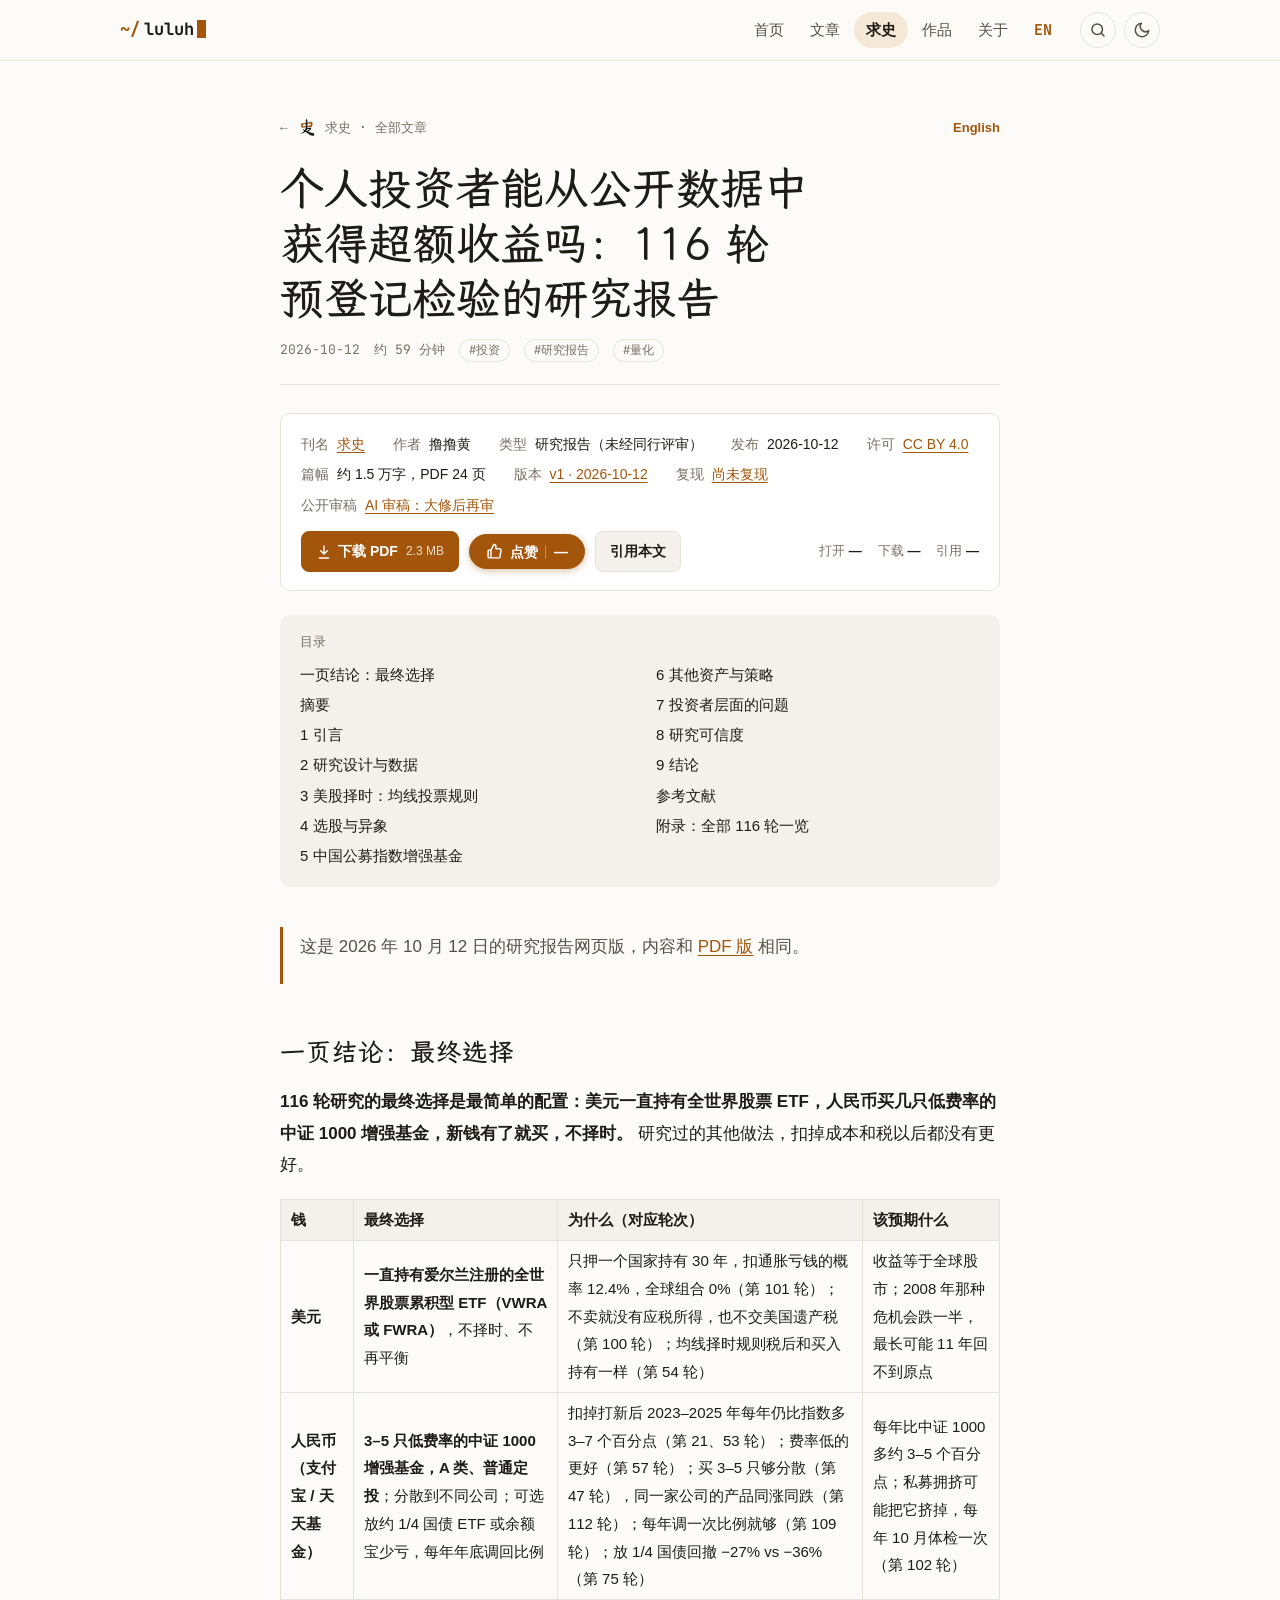
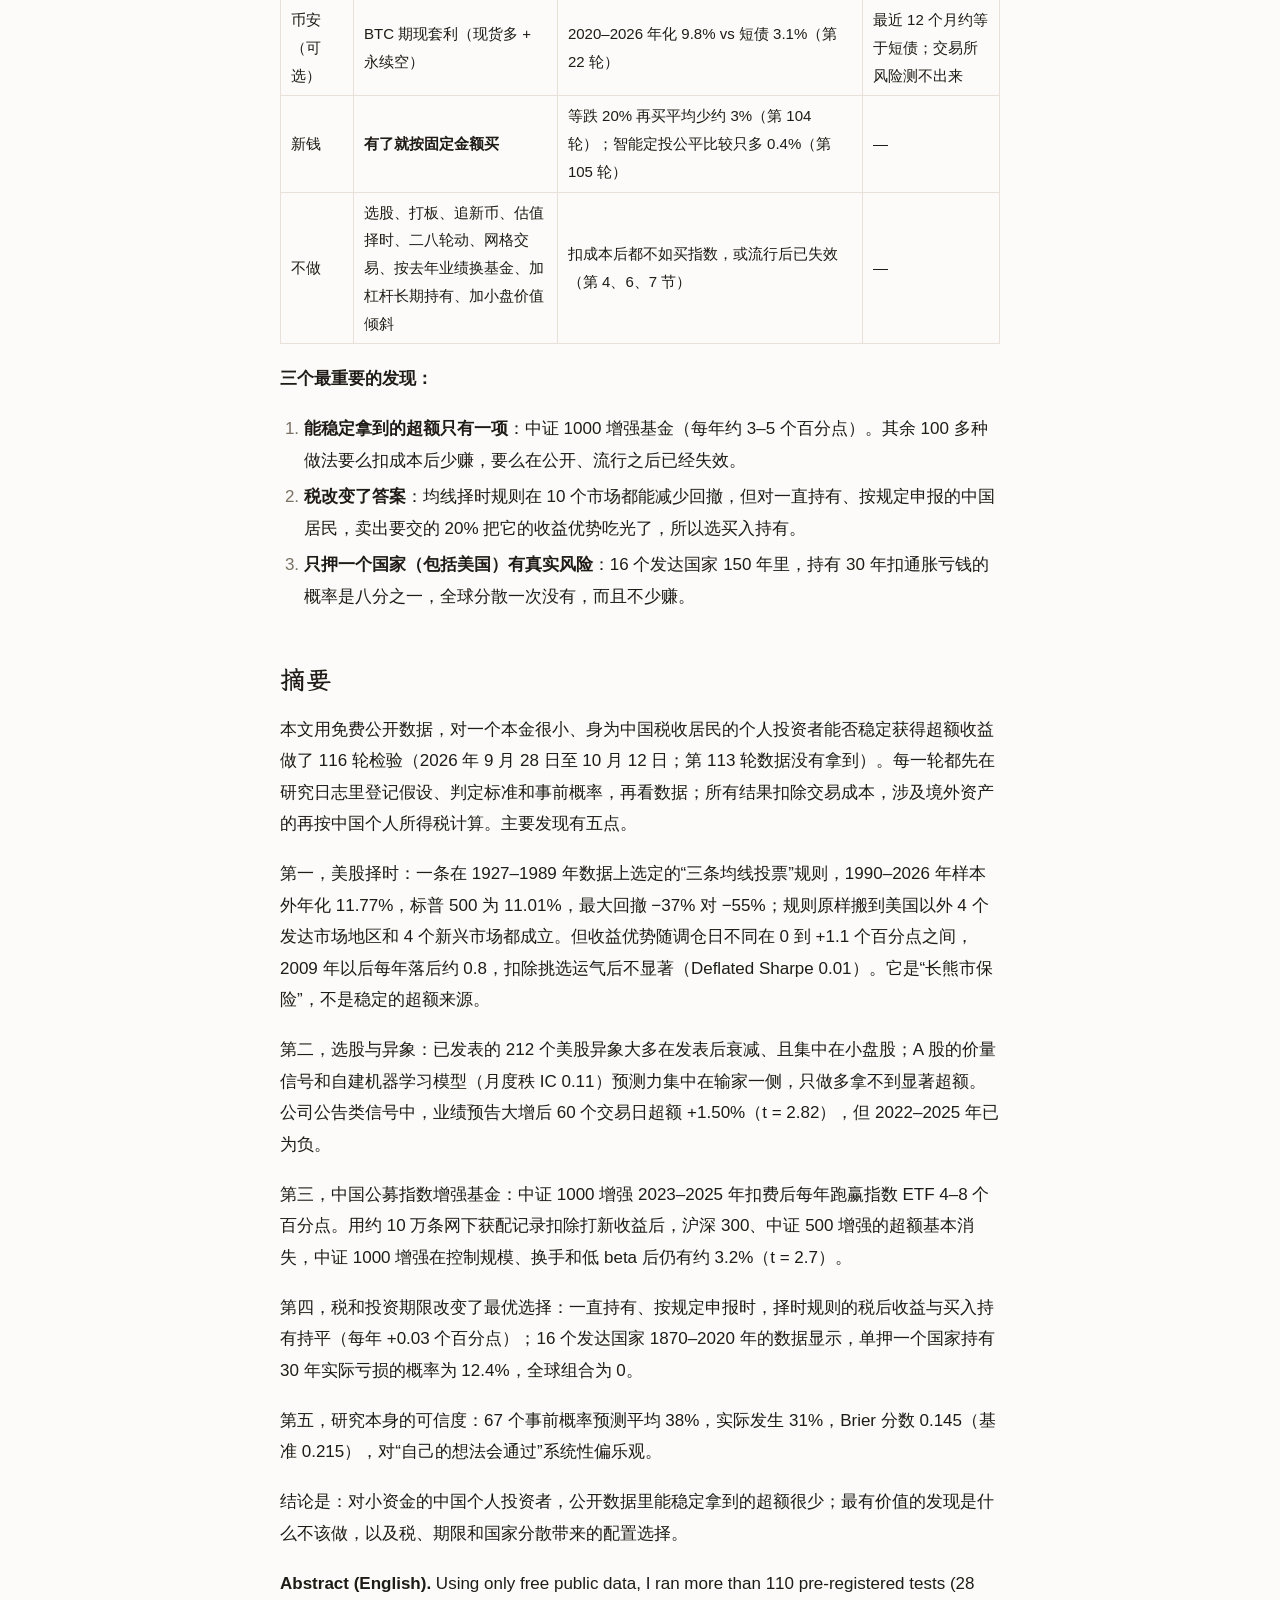
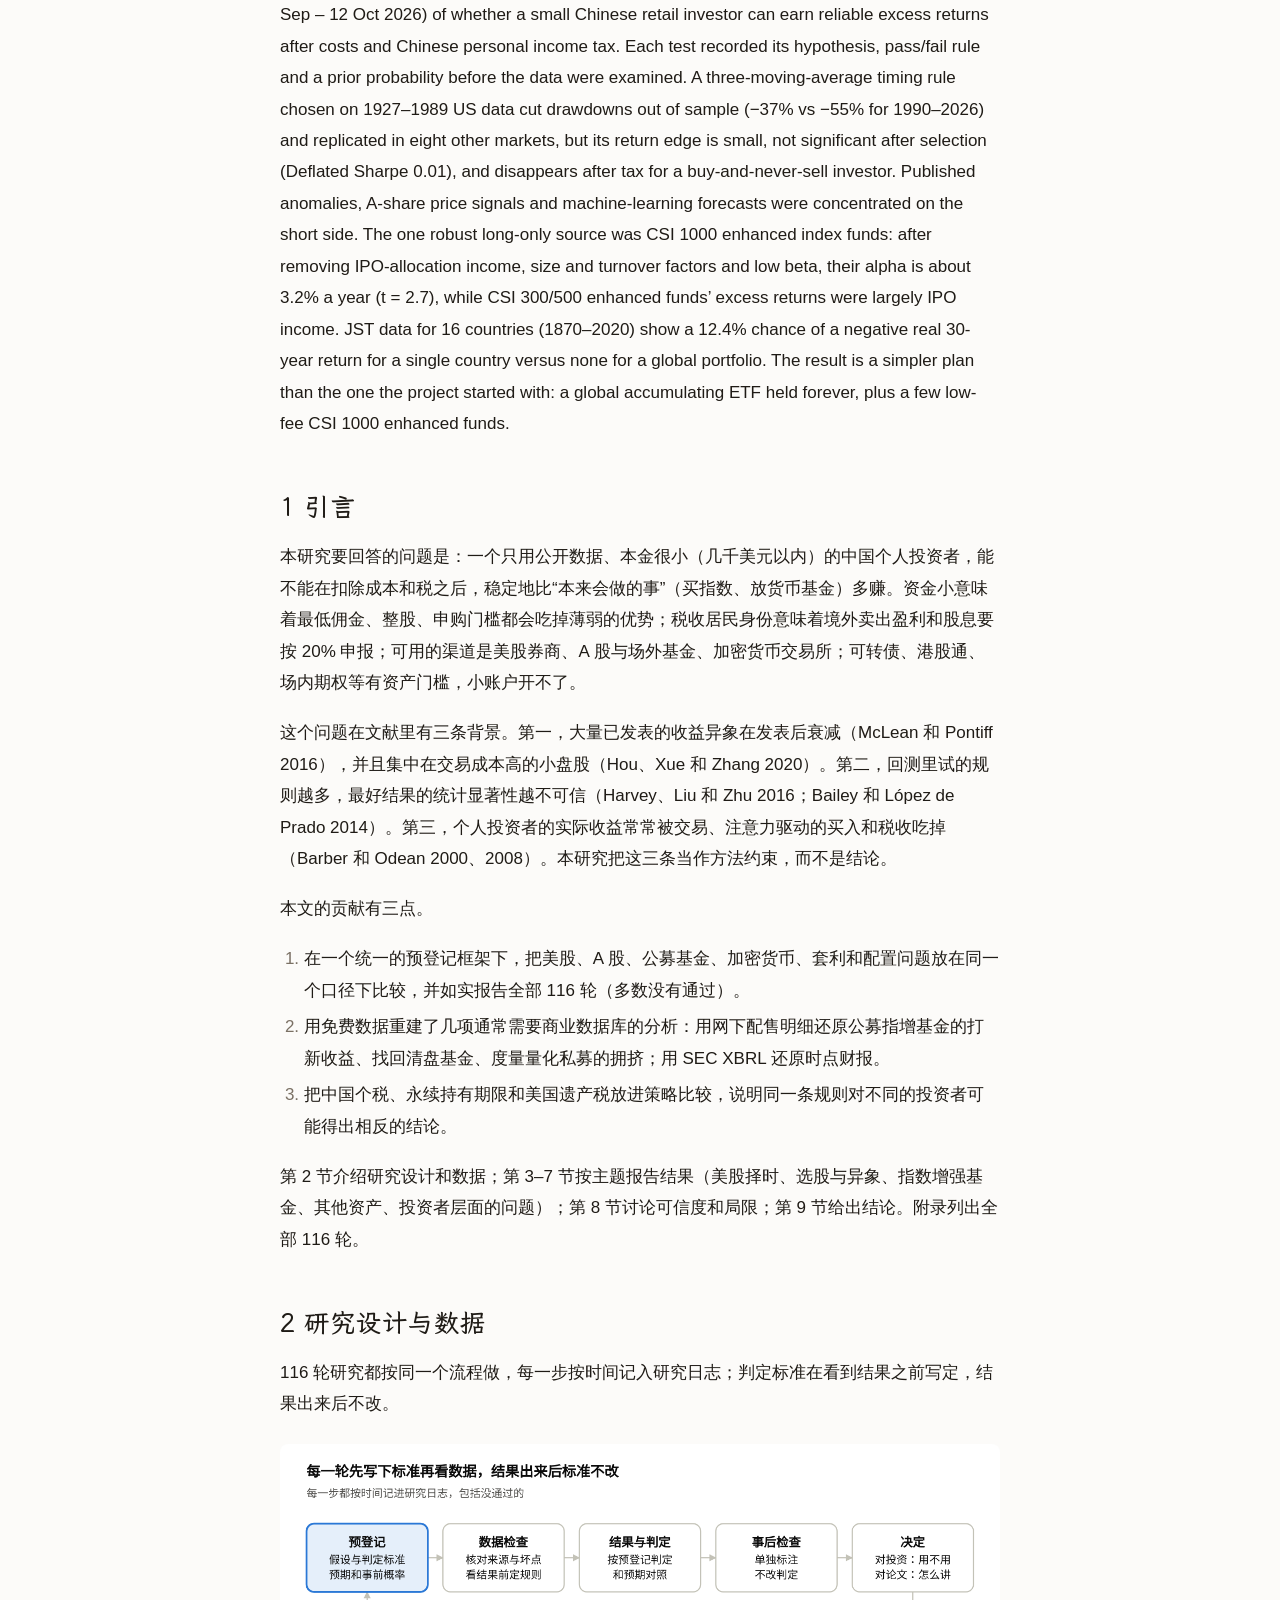
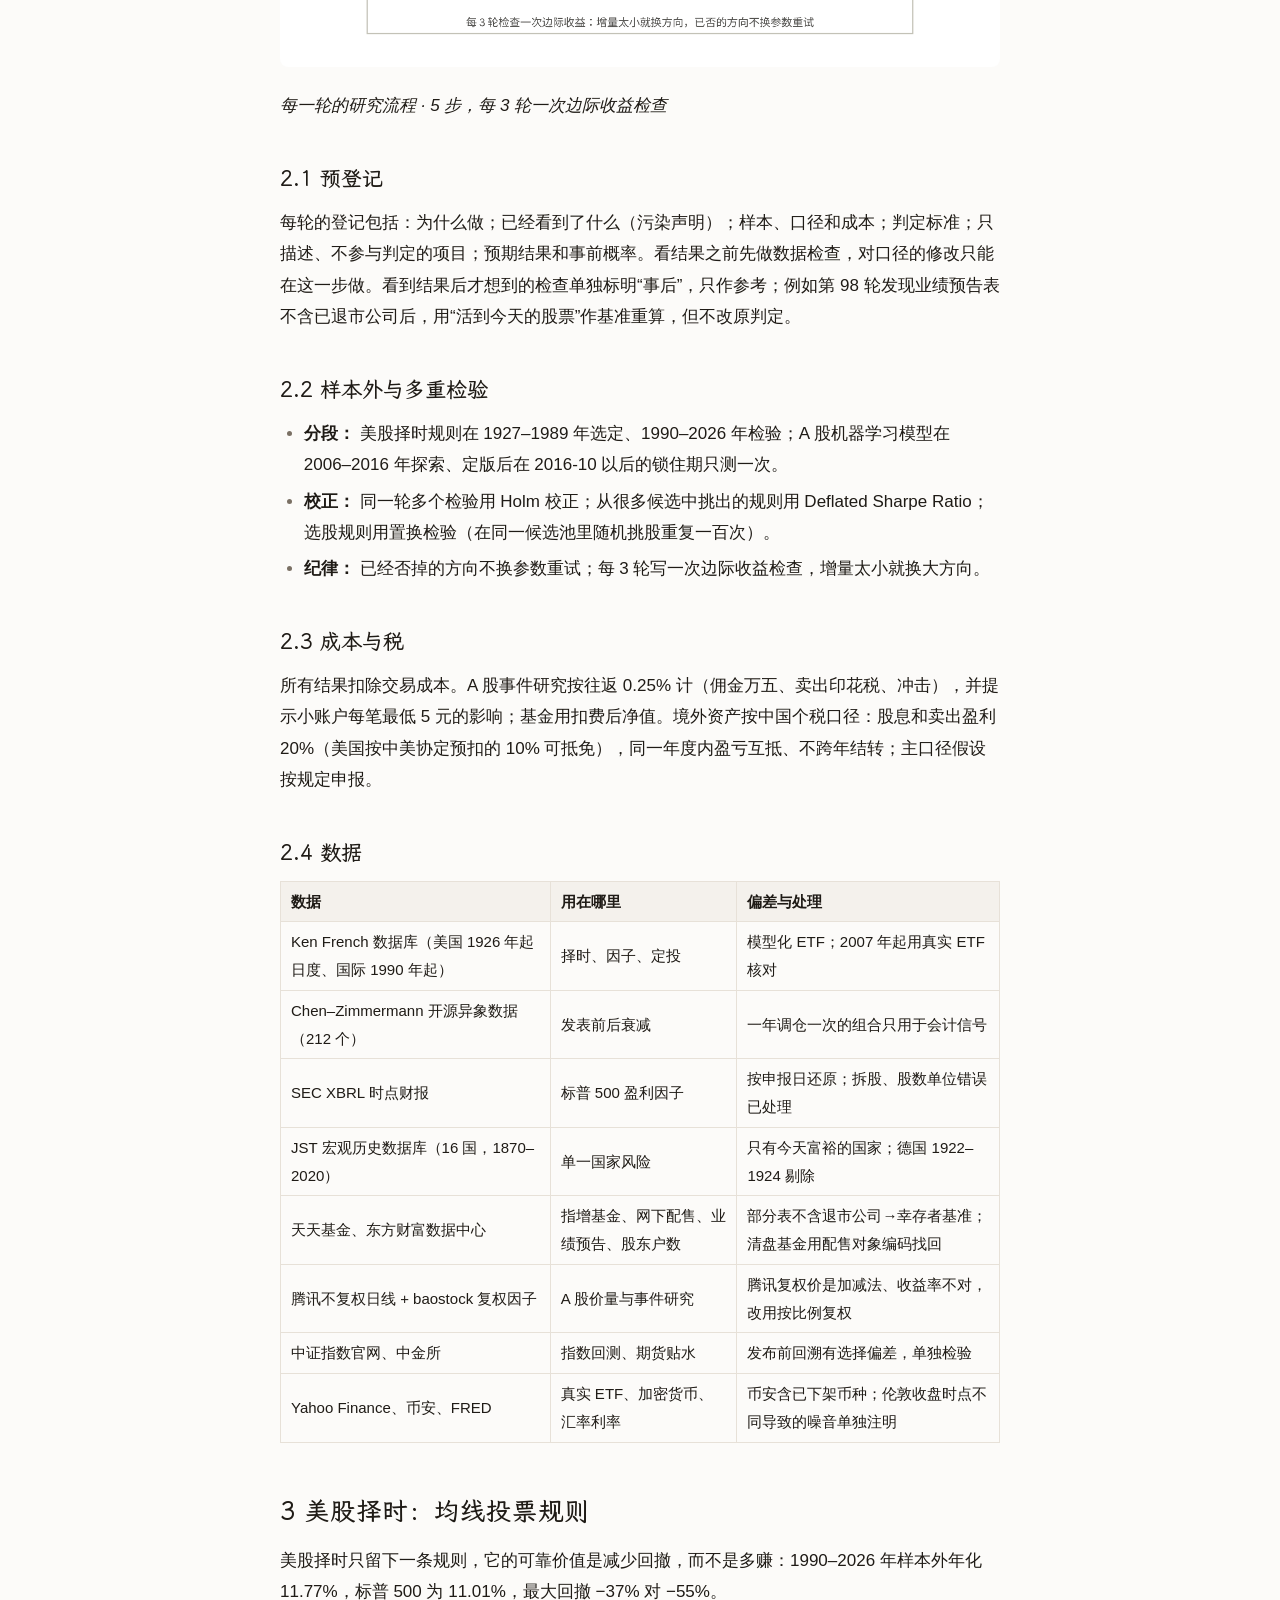
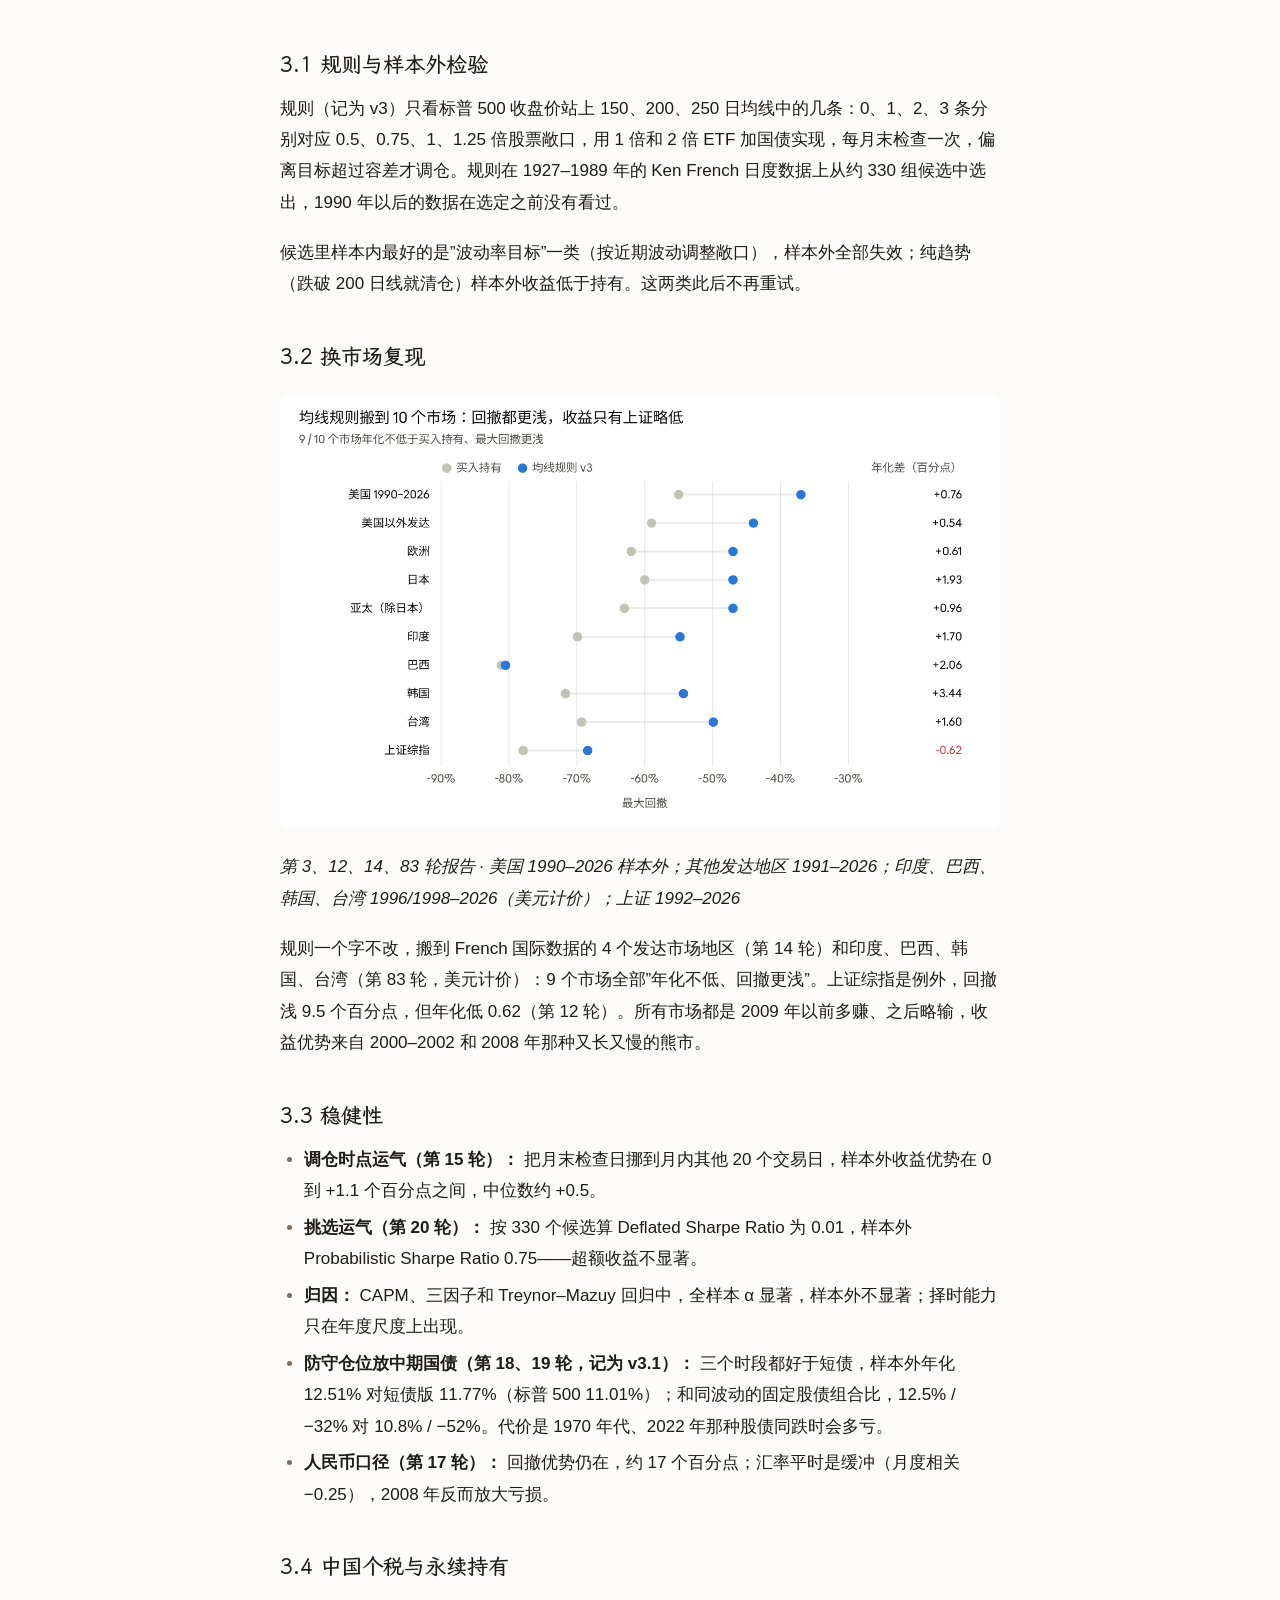
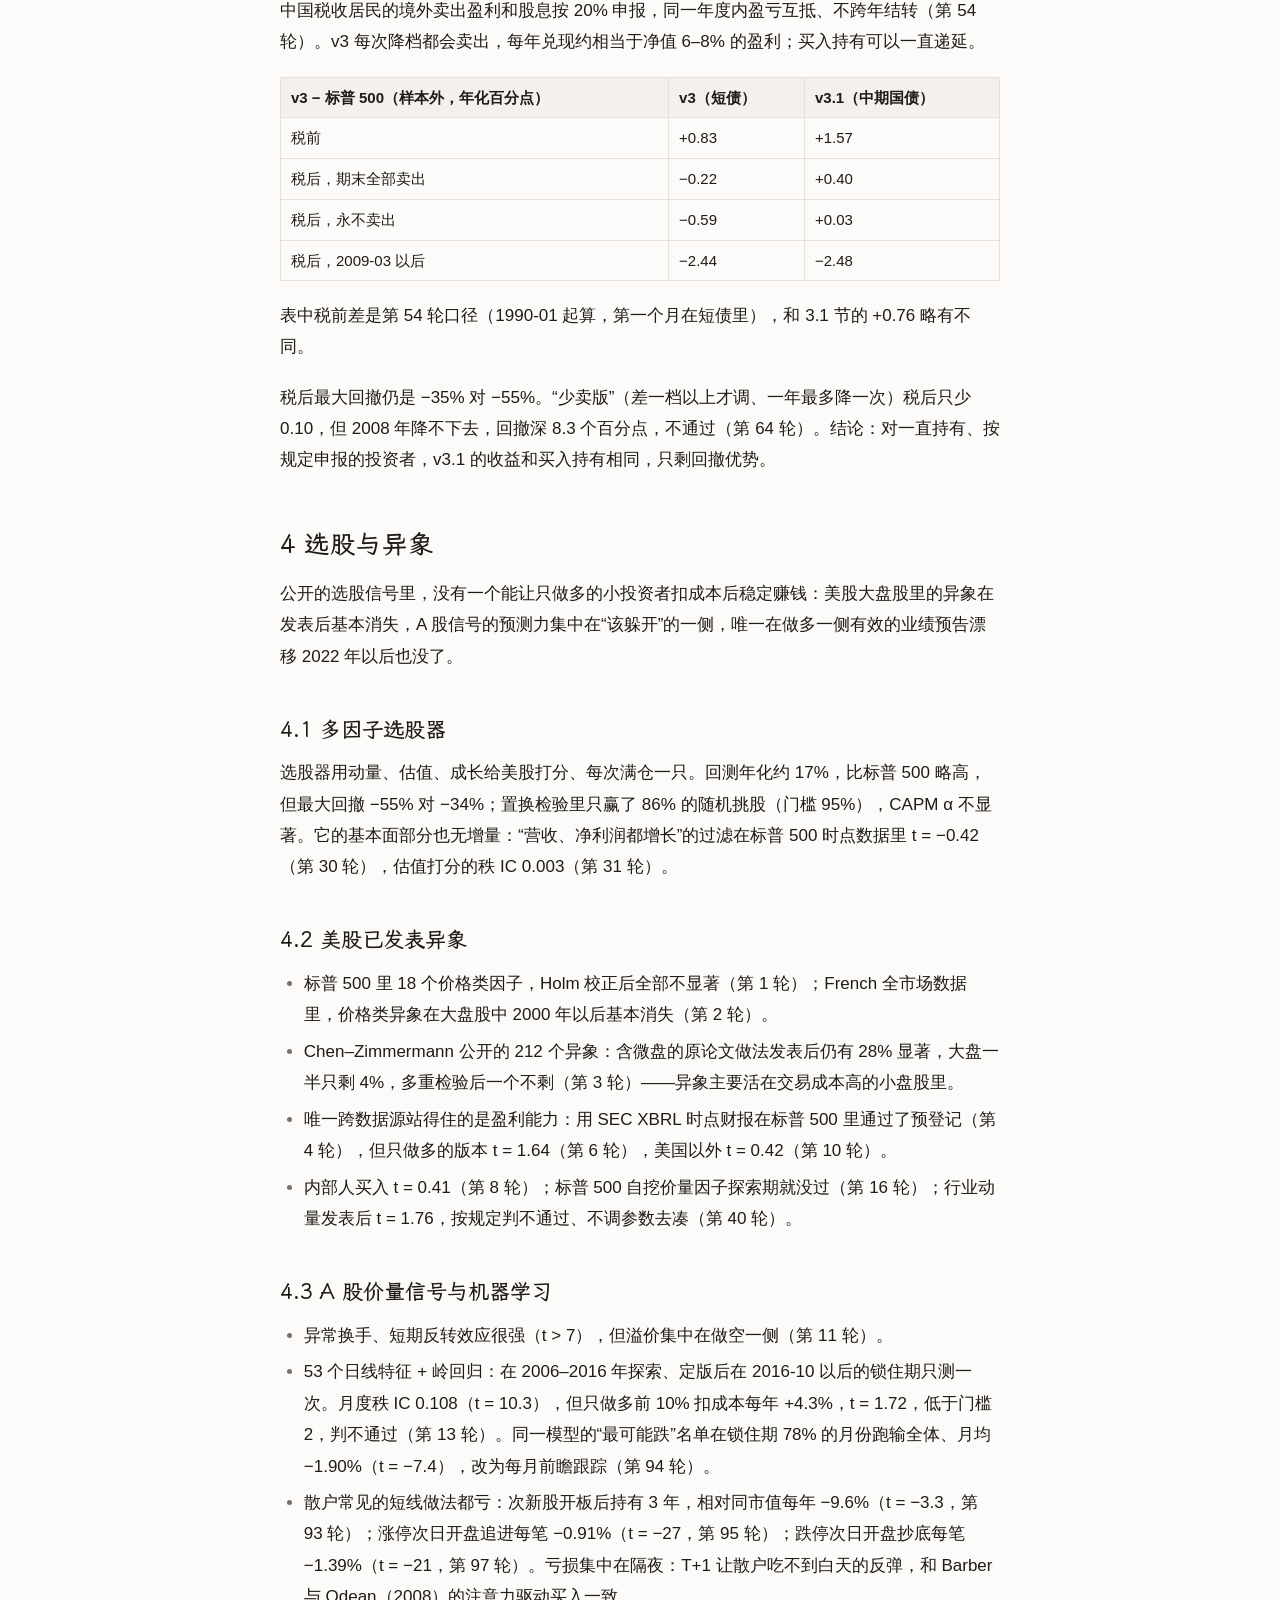
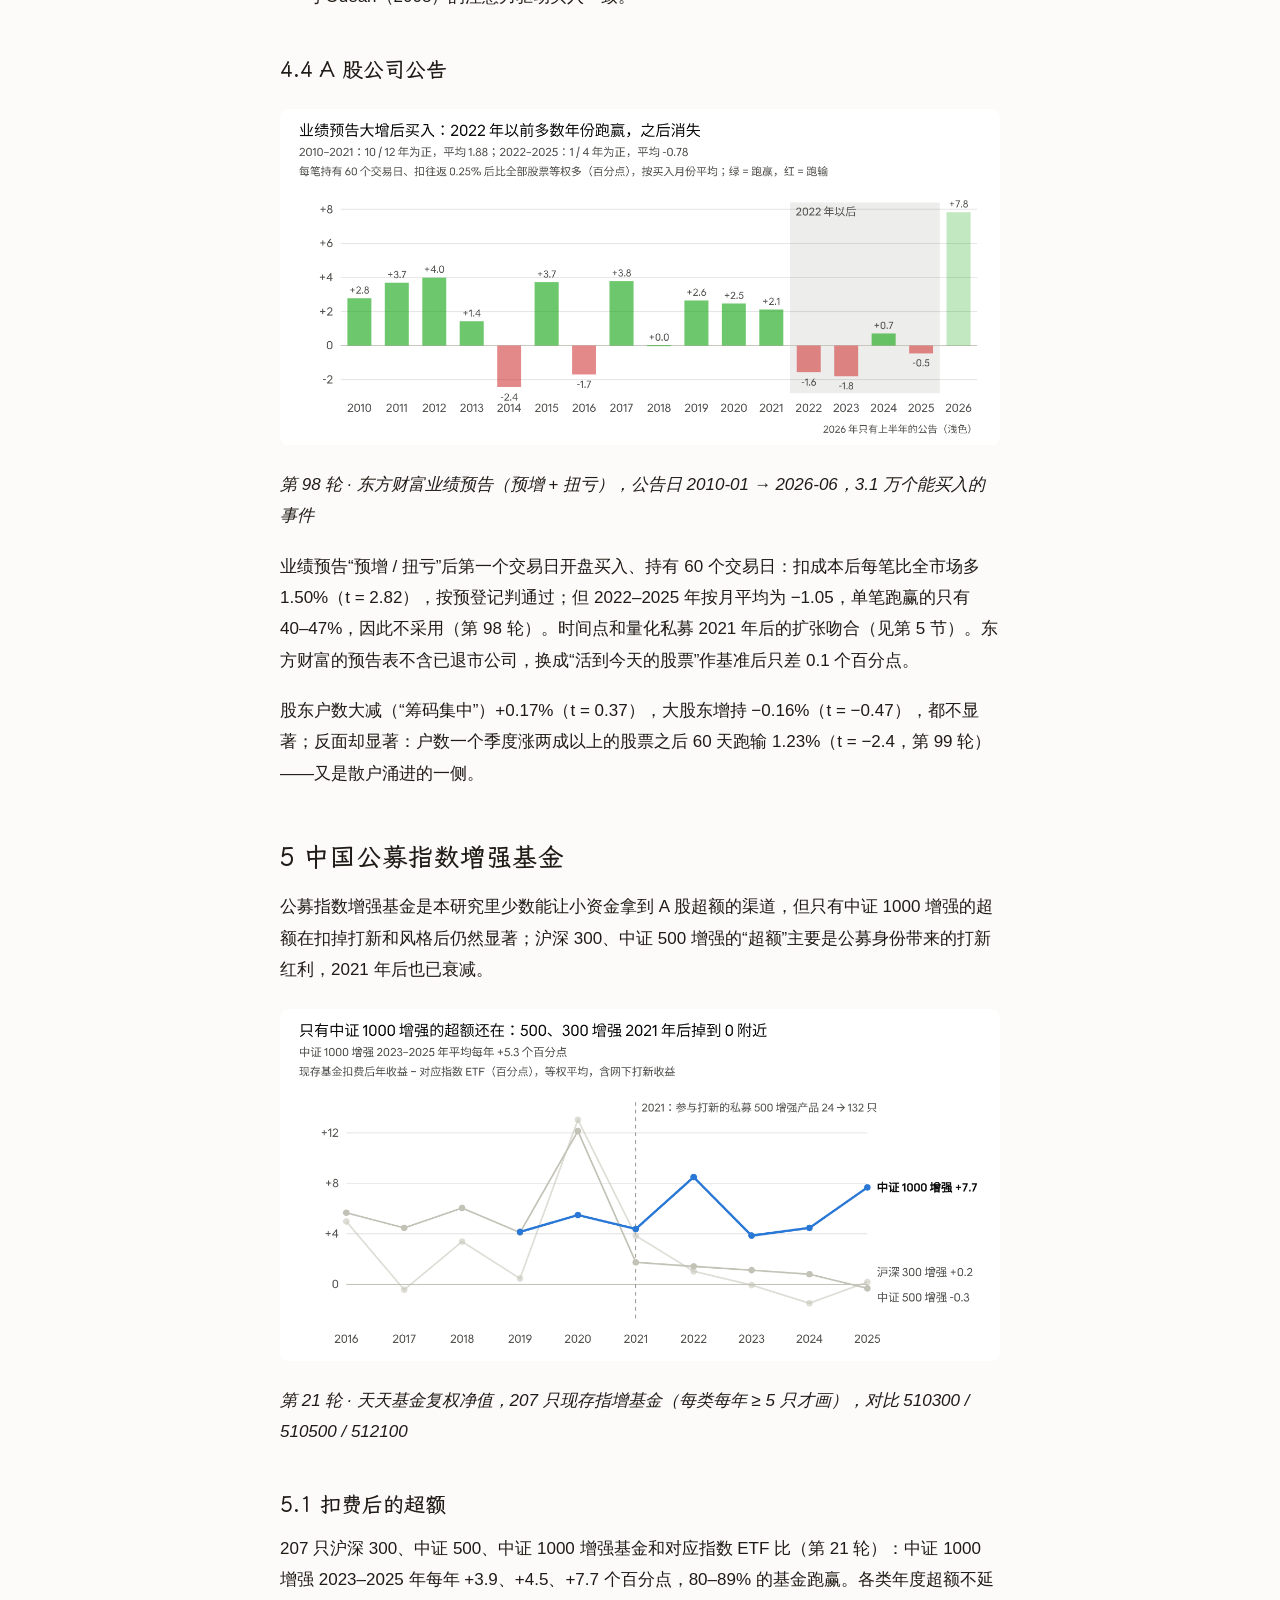
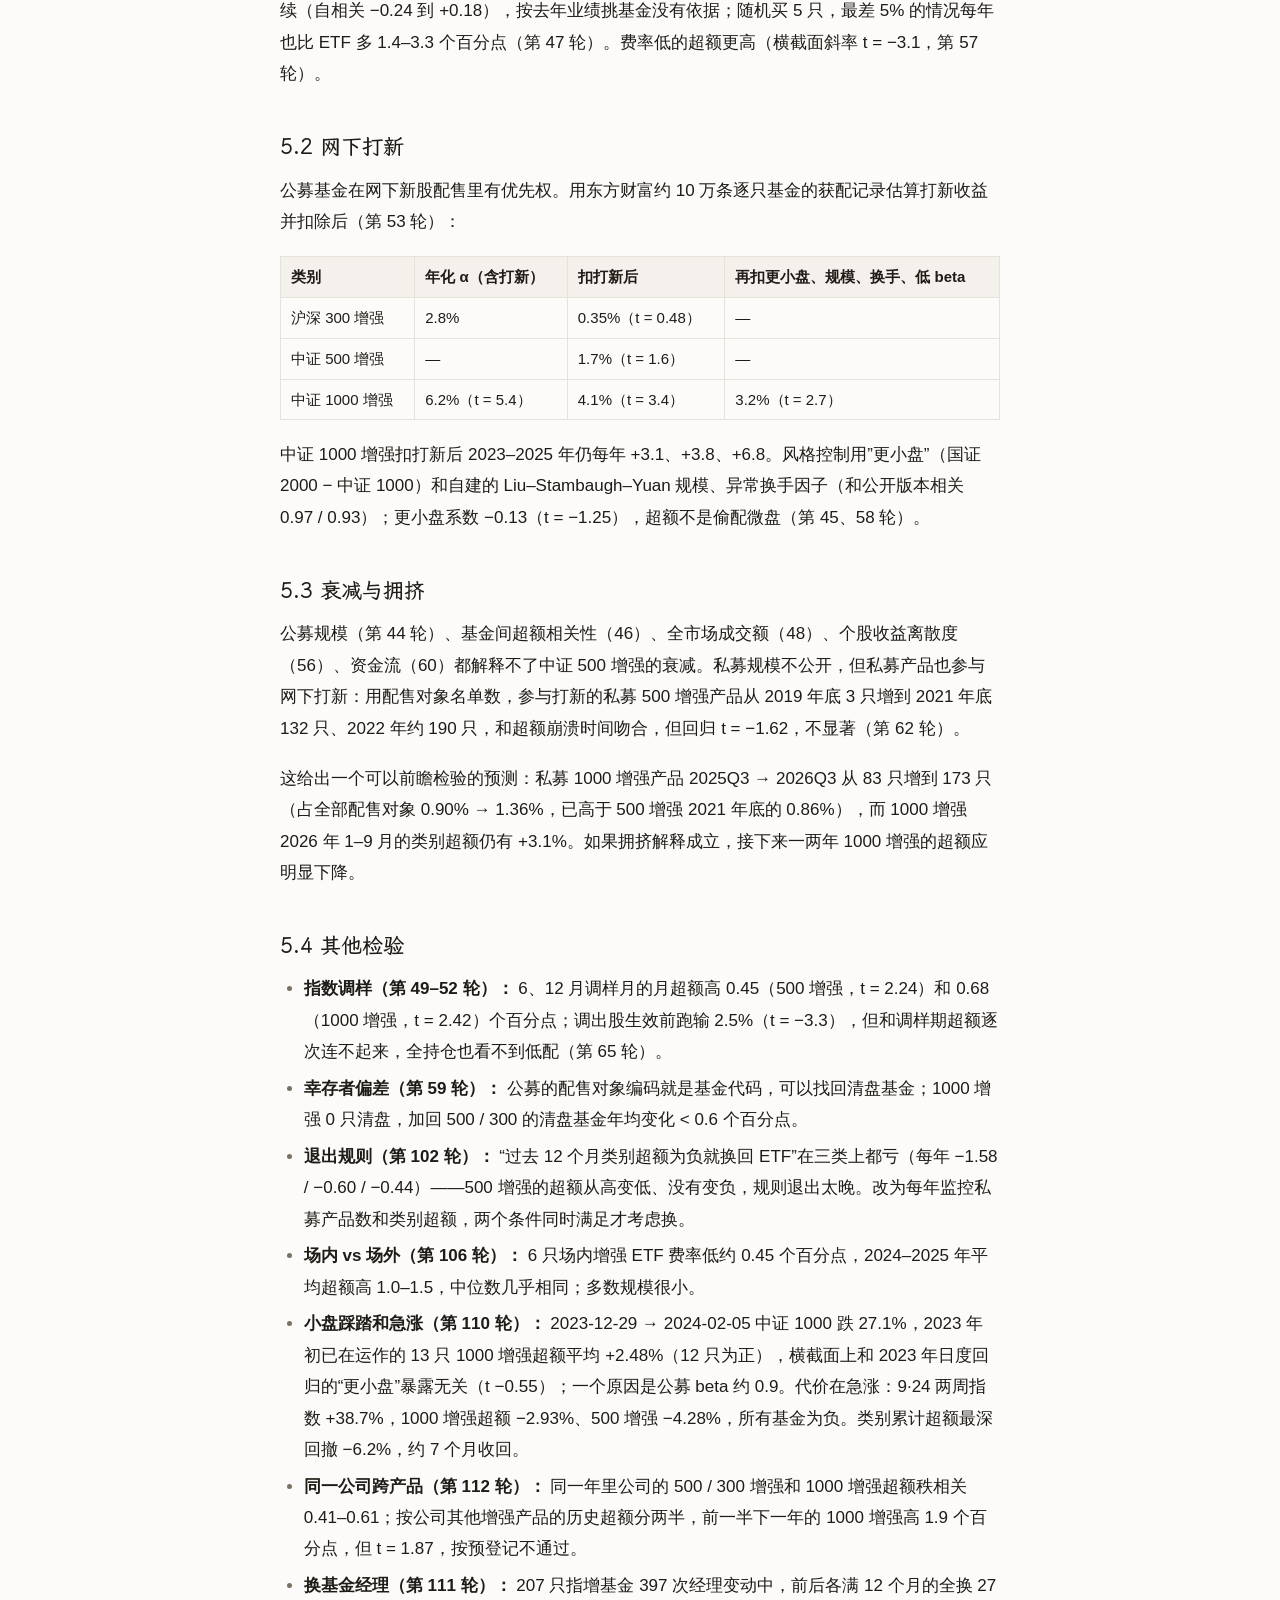
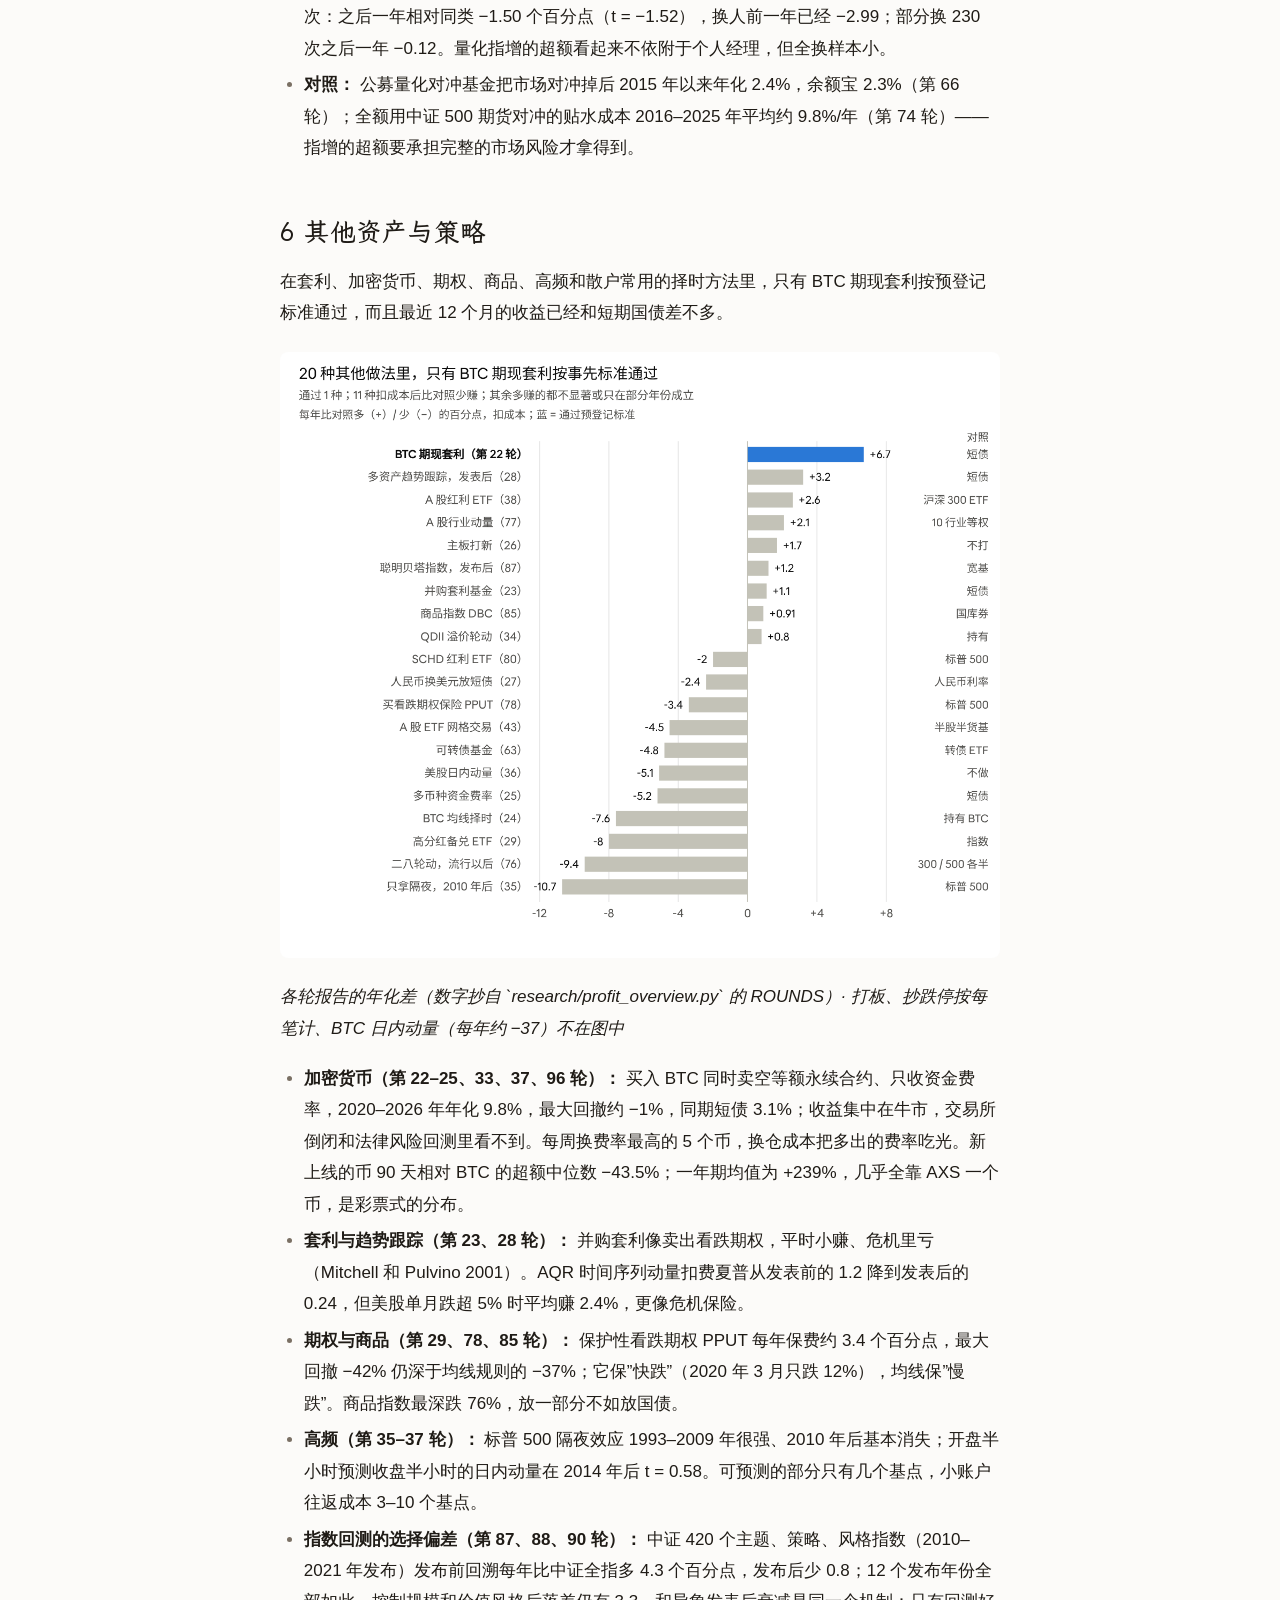
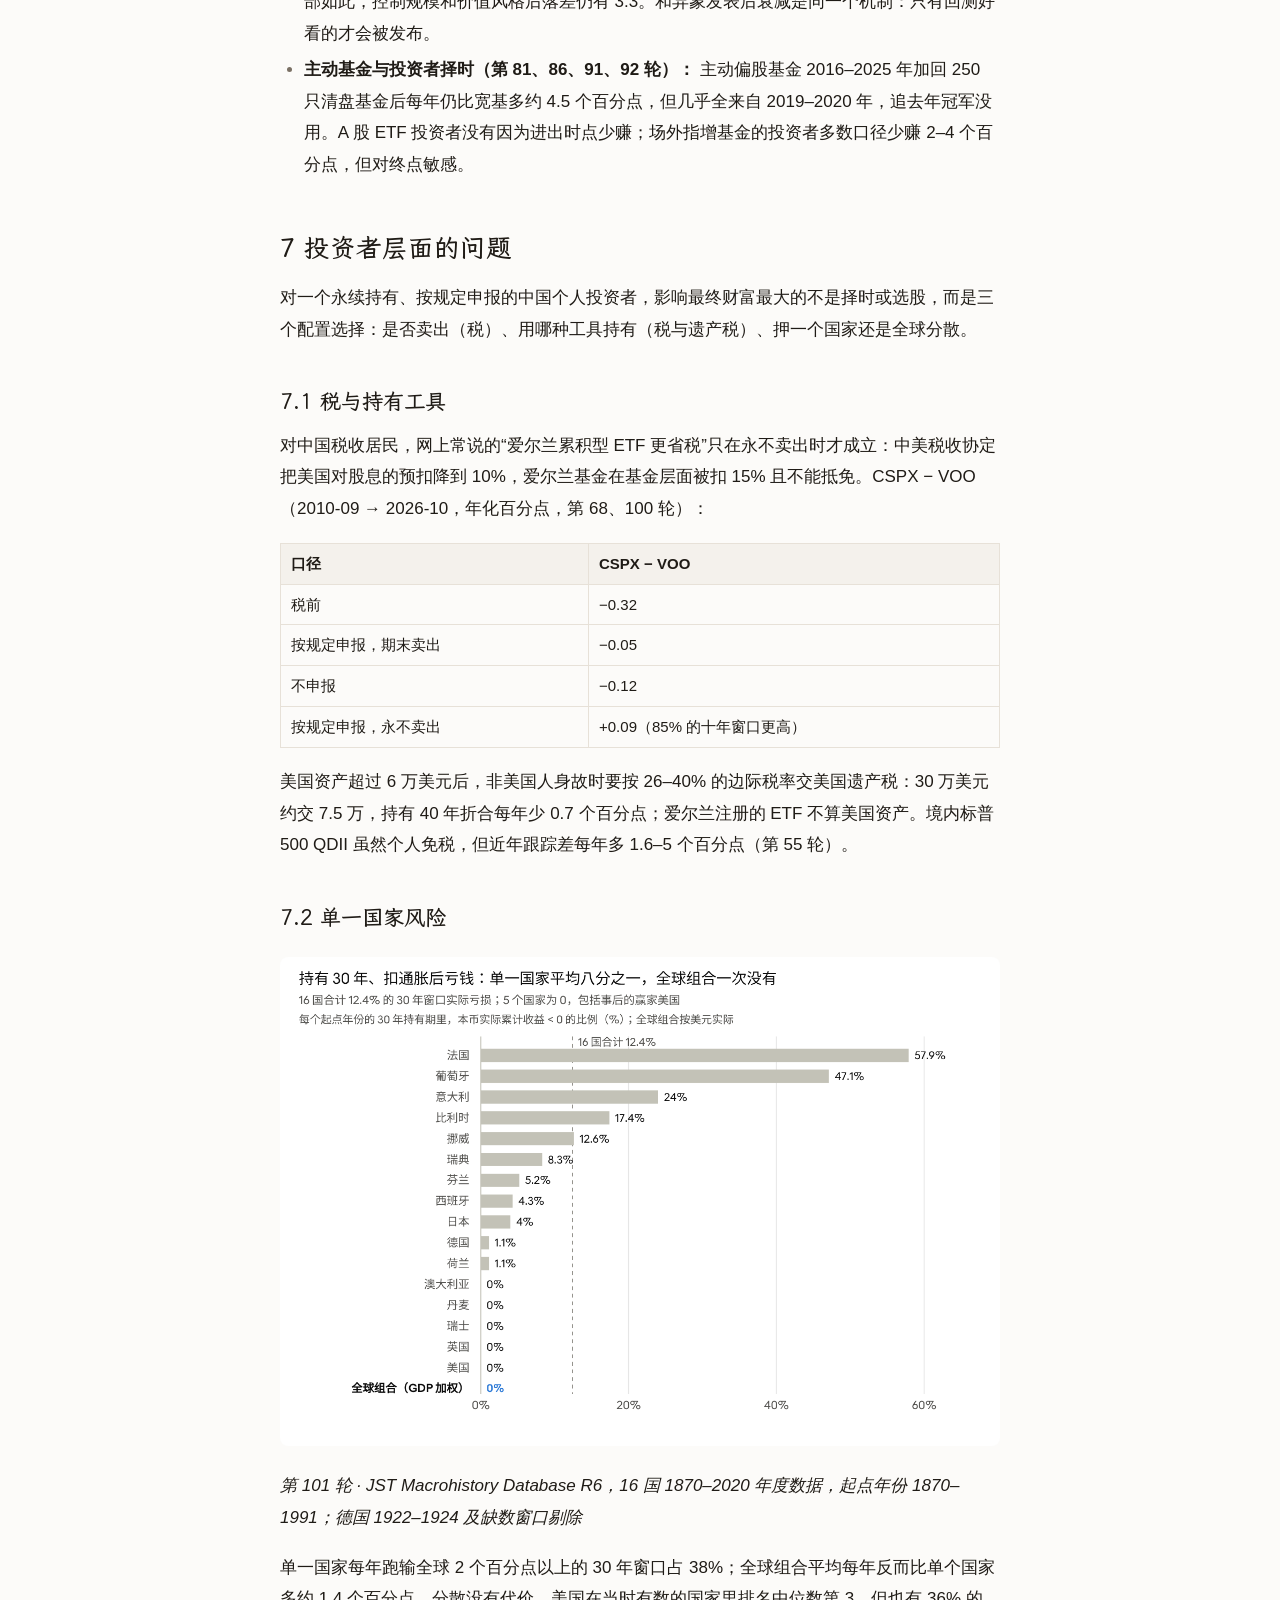
==== commit 37a88f1d: "同步《求史》开放出版" ====
--- a/116-rounds-report/index.html
+++ b/116-rounds-report/index.html
@@ -7,7 +7,7 @@
         }
         document.documentElement.dataset.theme = t;
       })();
-    </script><!-- 旧站链接兼容：/#/blog?id=post03 → /blog/how-stocks-work/ --><script>(function(){const legacyMap = {"post07":"/blog/expo-practice-script/","post03":"/blog/how-stocks-work/","post02":"/blog/html-to-word/","post04":"/blog/stock-terms/","post05":"/blog/stock-trading-rules/","post06":"/blog/chaoxing-copy/","post01":"/blog/pip-access-denied/"};
+    </script><!-- 旧站链接兼容：/#/blog?id=post03 → /blog/how-stocks-work/ --><script>(function(){const legacyMap = {"post06":"/blog/chaoxing-copy/","post07":"/blog/expo-practice-script/","post02":"/blog/html-to-word/","post03":"/blog/how-stocks-work/","post01":"/blog/pip-access-denied/","post05":"/blog/stock-trading-rules/","post04":"/blog/stock-terms/"};
 
       (function () {
         var h = location.hash;
@@ -19,7 +19,7 @@
         else if (/^#\/(homework|projects)/.test(h)) to = '/works/';
         location.replace(to);
       })();
-    })();</script><link rel="stylesheet" href="/_astro/_slug_.CyF2Y2DD.css"></head> <body> <a class="skip-link" href="#main">跳到正文</a> <header class="site-header"> <div class="wrap"> <a href="https://luluh.top/" class="logo mono" aria-label="撸撸黄 LuluH 首页"> <span class="prompt">~/</span>luluh<span class="cursor" aria-hidden="true"></span> </a> <nav class="nav mono" aria-label="主导航"> <a href="https://luluh.top/">首页</a><a href="https://luluh.top/blog/">文章</a><a href="https://qiushi.luluh.top/" aria-current="page">求史</a><a href="https://luluh.top/works/">作品</a><a href="https://luluh.top/about/">关于</a> <a class="nav-lang" href="https://qiushi.luluh.top/en/116-rounds-report/" hreflang="en" lang="en">EN</a> </nav> <div class="header-actions"> <button class="icon-btn" id="search-toggle" type="button" aria-label="搜索" aria-expanded="false" aria-controls="search-pop" title="搜索（/）"> <svg viewBox="0 0 24 24" fill="none" stroke="currentColor" stroke-width="2" stroke-linecap="round" stroke-linejoin="round"><circle cx="11" cy="11" r="7"></circle><path d="m20 20-3.5-3.5"></path></svg> </button> <button class="icon-btn" id="theme-toggle" type="button" aria-label="切换深色/浅色"> <svg class="theme-icon-moon" viewBox="0 0 24 24" fill="none" stroke="currentColor" stroke-width="2" stroke-linecap="round" stroke-linejoin="round"><path d="M21 12.8A9 9 0 1 1 11.2 3a7 7 0 0 0 9.8 9.8z"></path></svg> <svg class="theme-icon-sun" viewBox="0 0 24 24" fill="none" stroke="currentColor" stroke-width="2" stroke-linecap="round" stroke-linejoin="round"><circle cx="12" cy="12" r="4"></circle><path d="M12 2v2M12 20v2M4.9 4.9l1.4 1.4M17.7 17.7l1.4 1.4M2 12h2M20 12h2M4.9 19.1l1.4-1.4M17.7 6.3l1.4-1.4"></path></svg> </button> </div> </div> </header> <!-- 搜索：点页头的放大镜就在当前页弹出，不单开页面；Pagefind 第一次打开时才加载 --> <div class="search-pop" id="search-pop" hidden> <div class="search-backdrop" data-search-close></div> <div class="search-box" role="dialog" aria-modal="true" aria-label="搜索"> <div id="search"></div> <p class="search-hint mono">Esc 关闭 · 按 / 随时打开</p> </div> </div> <main id="main">  <article class="wrap-narrow" data-pagefind-body> <div class="back-row" data-pagefind-ignore> <a class="back-link mono" href="/">← <svg class="qiushi-logo back-mark" viewBox="0 0 100 100" role="img" aria-label xmlns="http://www.w3.org/2000/svg">  <g> <path fill="var(--accent)" d="M17.04 30.62 L17.10 30.94 L17.18 31.34 L17.27 31.79 L17.37 32.31 L17.48 32.87 L17.60 33.46 L17.72 34.09 L17.85 34.74 L17.98 35.39 L18.10 36.05 L18.22 36.71 L18.33 37.35 L18.44 37.97 L18.53 38.56 L18.62 39.15 L18.71 39.77 L18.80 40.41 L18.89 41.07 L18.97 41.74 L19.05 42.40 L19.13 43.05 L19.20 43.69 L19.27 44.29 L19.34 44.85 L19.40 45.37 L19.45 45.83 L19.50 46.23 L19.53 46.56 L19.83 47.69 L20.41 48.72 L21.24 49.55 L22.25 50.15 L23.38 50.46 L24.56 50.47 L25.69 50.17 L26.72 49.59 L27.55 48.76 L28.15 47.75 L28.46 46.62 L28.47 45.44 L28.42 45.12 L28.37 44.72 L28.31 44.26 L28.24 43.74 L28.16 43.18 L28.08 42.58 L28.00 41.95 L27.91 41.29 L27.83 40.63 L27.74 39.97 L27.66 39.30 L27.59 38.66 L27.52 38.03 L27.47 37.44 L27.41 36.85 L27.36 36.22 L27.32 35.57 L27.27 34.91 L27.23 34.24 L27.19 33.57 L27.15 32.91 L27.12 32.27 L27.08 31.67 L27.05 31.10 L27.03 30.58 L27.00 30.11 L26.98 29.71 L26.96 29.38 L26.63 28.12 L25.99 26.98 L25.07 26.05 L23.94 25.39 L22.69 25.05 L21.38 25.04 L20.12 25.37 L18.98 26.01 L18.05 26.93 L17.39 28.06 L17.05 29.31 Z M22.68 33.45 L23.73 33.23 L25.01 32.95 L26.50 32.62 L28.17 32.25 L29.98 31.85 L31.92 31.43 L33.95 30.99 L36.05 30.54 L38.19 30.10 L40.34 29.66 L42.47 29.25 L44.56 28.86 L46.58 28.51 L48.51 28.21 L50.48 27.91 L52.55 27.57 L54.67 27.22 L56.82 26.87 L58.98 26.53 L61.11 26.21 L63.19 25.93 L65.19 25.68 L67.08 25.50 L68.81 25.38 L70.34 25.34 L71.61 25.39 L72.55 25.50 L73.04 25.65 L73.08 25.74 L72.81 25.69 L72.45 25.47 L72.16 25.20 L72.02 25.06 L71.96 25.13 L71.91 25.43 L71.86 25.92 L71.78 26.56 L71.68 27.33 L71.58 28.21 L71.50 29.21 L71.46 30.31 L71.51 31.32 L71.57 31.95 L71.62 32.46 L71.66 33.05 L71.68 33.72 L71.70 34.42 L71.70 35.16 L71.69 35.91 L71.68 36.65 L71.66 37.38 L71.63 38.08 L71.60 38.75 L71.58 39.38 L71.55 39.97 L71.53 40.45 L71.54 41.62 L71.86 42.76 L72.45 43.77 L73.29 44.59 L74.31 45.17 L75.45 45.47 L76.62 45.46 L77.76 45.14 L78.77 44.55 L79.59 43.71 L80.17 42.69 L80.47 41.55 L80.55 41.22 L80.67 40.82 L80.84 40.29 L81.03 39.66 L81.24 38.95 L81.46 38.18 L81.68 37.34 L81.90 36.46 L82.10 35.54 L82.27 34.58 L82.41 33.59 L82.50 32.57 L82.53 31.53 L82.49 30.68 L82.47 30.19 L82.47 29.69 L82.49 28.99 L82.53 28.14 L82.55 27.15 L82.54 26.04 L82.46 24.82 L82.25 23.48 L81.85 22.02 L81.14 20.47 L80.03 18.97 L78.53 17.70 L76.79 16.82 L74.96 16.35 L73.15 16.21 L71.37 16.29 L69.56 16.52 L67.69 16.86 L65.75 17.29 L63.74 17.79 L61.68 18.32 L59.59 18.89 L57.48 19.46 L55.38 20.02 L53.30 20.56 L51.28 21.04 L49.34 21.46 L47.49 21.79 L45.59 22.08 L43.56 22.35 L41.45 22.61 L39.29 22.86 L37.11 23.09 L34.94 23.31 L32.80 23.51 L30.73 23.70 L28.75 23.88 L26.90 24.04 L25.20 24.19 L23.69 24.33 L22.38 24.45 L21.32 24.55 L20.19 24.88 L19.18 25.49 L18.37 26.34 L17.81 27.37 L17.53 28.51 L17.55 29.68 L17.88 30.81 L18.49 31.82 L19.34 32.63 L20.37 33.19 L21.51 33.47 Z M24.46 49.97 L25.51 49.81 L26.80 49.59 L28.29 49.34 L29.96 49.05 L31.78 48.74 L33.73 48.41 L35.77 48.07 L37.87 47.73 L40.02 47.39 L42.17 47.06 L44.31 46.74 L46.40 46.46 L48.42 46.20 L50.34 45.98 L52.27 45.79 L54.30 45.62 L56.41 45.47 L58.56 45.32 L60.74 45.20 L62.91 45.08 L65.05 44.98 L67.12 44.88 L69.09 44.80 L70.94 44.72 L72.63 44.65 L74.15 44.59 L75.45 44.53 L76.52 44.47 L77.66 44.18 L78.68 43.61 L79.53 42.80 L80.13 41.79 L80.45 40.66 L80.47 39.48 L80.18 38.34 L79.61 37.32 L78.80 36.47 L77.79 35.87 L76.66 35.55 L75.48 35.53 L74.44 35.72 L73.15 35.96 L71.66 36.24 L70.00 36.56 L68.18 36.90 L66.24 37.27 L64.20 37.65 L62.10 38.03 L59.96 38.42 L57.81 38.79 L55.68 39.14 L53.59 39.47 L51.57 39.76 L49.66 40.02 L47.74 40.24 L45.71 40.45 L43.61 40.65 L41.45 40.83 L39.28 41.00 L37.11 41.16 L34.98 41.30 L32.92 41.44 L30.95 41.56 L29.11 41.67 L27.42 41.77 L25.90 41.87 L24.60 41.95 L23.54 42.03 L22.53 42.28 L21.62 42.79 L20.87 43.51 L20.33 44.41 L20.04 45.41 L20.03 46.46 L20.28 47.47 L20.79 48.38 L21.51 49.13 L22.41 49.67 L23.41 49.96 Z"></path> <path fill="currentColor" d="M45.00 5.00 L44.98 5.50 L44.95 6.06 L44.92 6.69 L44.89 7.39 L44.85 8.15 L44.81 8.98 L44.77 9.88 L44.72 10.84 L44.68 11.86 L44.64 12.96 L44.60 14.12 L44.56 15.35 L44.53 16.64 L44.50 18.01 L44.48 19.51 L44.47 21.19 L44.47 23.00 L44.47 24.91 L44.47 26.91 L44.48 28.96 L44.48 31.04 L44.48 33.11 L44.48 35.15 L44.46 37.12 L44.43 39.00 L44.39 40.76 L44.33 42.35 L44.25 43.79 L44.17 45.11 L44.09 46.33 L44.02 47.42 L43.95 48.38 L43.87 49.23 L43.78 49.97 L43.69 50.63 L43.58 51.21 L43.46 51.76 L43.32 52.30 L43.16 52.87 L42.96 53.49 L42.71 54.21 L42.40 55.04 L42.04 55.96 L41.64 56.93 L41.21 57.93 L40.74 58.96 L40.25 60.00 L39.73 61.05 L39.17 62.11 L38.58 63.17 L37.97 64.23 L37.32 65.28 L36.64 66.32 L35.92 67.34 L35.18 68.33 L34.41 69.28 L33.57 70.24 L32.58 71.27 L31.43 72.36 L30.18 73.48 L28.86 74.62 L27.49 75.76 L26.10 76.88 L24.73 77.96 L23.40 79.00 L22.14 79.97 L20.97 80.86 L19.93 81.67 L19.03 82.37 L18.33 82.95 L18.08 83.16 L17.89 83.43 L17.78 83.73 L17.75 84.06 L17.81 84.38 L17.95 84.67 L18.16 84.92 L18.43 85.11 L18.73 85.22 L19.06 85.25 L19.38 85.19 L19.67 85.05 L20.47 84.67 L21.46 84.21 L22.65 83.69 L23.99 83.10 L25.46 82.45 L27.02 81.75 L28.65 81.00 L30.31 80.21 L31.99 79.38 L33.65 78.51 L35.26 77.62 L36.81 76.68 L38.26 75.72 L39.59 74.72 L40.78 73.70 L41.91 72.66 L43.00 71.58 L44.03 70.47 L45.01 69.33 L45.95 68.18 L46.83 67.01 L47.66 65.84 L48.44 64.67 L49.17 63.50 L49.86 62.34 L50.49 61.19 L51.07 60.07 L51.60 58.96 L52.08 57.87 L52.49 56.81 L52.83 55.77 L53.10 54.74 L53.31 53.73 L53.46 52.73 L53.56 51.75 L53.62 50.78 L53.65 49.81 L53.67 48.82 L53.67 47.80 L53.68 46.71 L53.70 45.53 L53.75 44.21 L53.79 42.67 L53.82 40.95 L53.83 39.11 L53.83 37.16 L53.82 35.13 L53.80 33.06 L53.77 30.96 L53.73 28.87 L53.69 26.81 L53.65 24.81 L53.61 22.90 L53.57 21.10 L53.53 19.46 L53.50 17.99 L53.47 16.64 L53.44 15.35 L53.40 14.12 L53.36 12.96 L53.32 11.86 L53.28 10.84 L53.23 9.88 L53.19 8.98 L53.15 8.15 L53.11 7.39 L53.08 6.69 L53.05 6.06 L53.02 5.50 L53.00 5.00 L52.86 3.96 L52.46 3.00 L51.83 2.17 L51.00 1.54 L50.04 1.14 L49.00 1.00 L47.96 1.14 L47.00 1.54 L46.17 2.17 L45.54 3.00 L45.14 3.96 Z M47.67 59.94 L48.30 59.79 L49.08 59.59 L49.99 59.35 L51.02 59.07 L52.13 58.78 L53.30 58.47 L54.52 58.15 L55.76 57.84 L57.01 57.54 L58.22 57.25 L59.39 56.99 L60.49 56.77 L61.49 56.60 L62.37 56.48 L63.17 56.41 L63.96 56.38 L64.73 56.38 L65.48 56.42 L66.20 56.48 L66.89 56.56 L67.56 56.65 L68.19 56.76 L68.78 56.86 L69.34 56.97 L69.86 57.06 L70.34 57.14 L70.80 57.21 L71.19 57.25 L72.28 57.05 L73.29 56.58 L74.14 55.87 L74.77 54.96 L75.15 53.92 L75.25 52.81 L75.05 51.72 L74.58 50.71 L73.87 49.86 L72.96 49.23 L71.92 48.85 L70.81 48.75 L70.50 48.82 L70.13 48.91 L69.69 49.01 L69.18 49.13 L68.61 49.26 L67.99 49.39 L67.32 49.53 L66.60 49.68 L65.85 49.83 L65.07 49.97 L64.25 50.12 L63.40 50.26 L62.53 50.40 L61.63 50.52 L60.66 50.65 L59.59 50.77 L58.43 50.90 L57.21 51.03 L55.94 51.16 L54.64 51.29 L53.35 51.41 L52.08 51.53 L50.87 51.64 L49.72 51.75 L48.67 51.84 L47.73 51.93 L46.95 52.00 L46.33 52.06 L45.33 52.37 L44.45 52.92 L43.74 53.69 L43.25 54.61 L43.02 55.63 L43.06 56.67 L43.37 57.67 L43.92 58.55 L44.69 59.26 L45.61 59.75 L46.63 59.98 Z M67.47 50.63 L67.19 51.11 L66.85 51.70 L66.49 52.35 L66.10 53.05 L65.69 53.81 L65.25 54.60 L64.79 55.41 L64.32 56.23 L63.84 57.05 L63.35 57.85 L62.87 58.61 L62.40 59.32 L61.95 59.96 L61.53 60.53 L61.08 61.07 L60.54 61.66 L59.93 62.28 L59.26 62.93 L58.56 63.57 L57.83 64.22 L57.10 64.85 L56.37 65.47 L55.66 66.05 L54.99 66.61 L54.36 67.12 L53.79 67.58 L53.29 67.99 L52.89 68.34 L52.49 68.68 L52.20 69.12 L52.04 69.61 L52.00 70.13 L52.11 70.65 L52.34 71.11 L52.68 71.51 L53.12 71.80 L53.61 71.96 L54.13 72.00 L54.65 71.89 L55.11 71.66 L55.54 71.45 L56.07 71.21 L56.71 70.92 L57.45 70.59 L58.25 70.22 L59.12 69.83 L60.03 69.40 L60.97 68.93 L61.92 68.44 L62.88 67.92 L63.82 67.37 L64.74 66.78 L65.63 66.15 L66.47 65.47 L67.27 64.74 L68.04 63.96 L68.78 63.14 L69.49 62.29 L70.18 61.43 L70.83 60.57 L71.46 59.72 L72.05 58.89 L72.59 58.11 L73.10 57.38 L73.55 56.72 L73.94 56.16 L74.26 55.72 L74.53 55.37 L75.02 54.37 L75.24 53.29 L75.17 52.18 L74.82 51.13 L74.20 50.20 L73.37 49.47 L72.37 48.98 L71.29 48.76 L70.18 48.83 L69.13 49.18 L68.20 49.80 Z M28.88 62.95 L29.41 63.34 L30.05 63.80 L30.79 64.34 L31.62 64.95 L32.52 65.61 L33.49 66.31 L34.50 67.05 L35.56 67.82 L36.64 68.61 L37.74 69.40 L38.84 70.20 L39.93 70.98 L40.99 71.74 L42.02 72.48 L43.04 73.20 L44.07 73.93 L45.12 74.67 L46.19 75.43 L47.27 76.19 L48.37 76.95 L49.47 77.72 L50.58 78.50 L51.70 79.27 L52.82 80.04 L53.94 80.81 L55.07 81.57 L56.19 82.33 L57.28 83.06 L58.32 83.79 L59.34 84.53 L60.38 85.30 L61.44 86.09 L62.51 86.90 L63.61 87.71 L64.73 88.52 L65.88 89.32 L67.07 90.10 L68.29 90.85 L69.57 91.57 L70.89 92.24 L72.26 92.86 L73.72 93.41 L75.26 93.87 L76.84 94.23 L78.40 94.51 L79.95 94.70 L81.47 94.84 L82.95 94.93 L84.37 94.97 L85.72 94.99 L86.99 94.99 L88.15 94.98 L89.18 94.96 L90.06 94.95 L90.73 94.94 L91.28 94.96 L92.72 81.04 L91.97 80.92 L91.05 80.80 L90.08 80.67 L89.04 80.52 L87.94 80.37 L86.80 80.20 L85.63 80.03 L84.45 79.84 L83.27 79.64 L82.12 79.43 L81.03 79.22 L80.01 79.00 L79.10 78.79 L78.28 78.59 L77.45 78.38 L76.54 78.12 L75.58 77.83 L74.56 77.51 L73.51 77.15 L72.41 76.77 L71.27 76.36 L70.11 75.92 L68.92 75.45 L67.71 74.97 L66.47 74.47 L65.23 73.96 L63.97 73.45 L62.72 72.94 L61.52 72.44 L60.33 71.94 L59.13 71.43 L57.92 70.90 L56.71 70.37 L55.49 69.82 L54.28 69.28 L53.07 68.73 L51.86 68.18 L50.66 67.63 L49.47 67.09 L48.29 66.55 L47.12 66.03 L45.98 65.52 L44.82 65.01 L43.62 64.49 L42.40 63.95 L41.16 63.41 L39.92 62.87 L38.69 62.34 L37.50 61.82 L36.35 61.32 L35.25 60.84 L34.23 60.40 L33.29 59.99 L32.44 59.62 L31.72 59.31 L31.12 59.05 L30.57 58.82 L29.99 58.75 L29.41 58.83 L28.87 59.06 L28.40 59.42 L28.05 59.88 L27.82 60.43 L27.75 61.01 L27.83 61.59 L28.06 62.13 L28.42 62.60 Z"></path> </g> </svg> 求史 · 全部文章</a> <a class="lang-link" href="https://qiushi.luluh.top/en/116-rounds-report/" hreflang="en" lang="en">English</a> </div> <header class="post-head"> <p class="print-only print-masthead"><svg class="qiushi-logo" viewBox="0 0 204 100" role="img" aria-label="求史" xmlns="http://www.w3.org/2000/svg"> <path fill="currentColor" d="M76.34 10.04 L76.62 10.84 L76.74 11.70 L76.69 12.59 L76.47 13.48 L76.10 14.37 L75.58 15.22 L74.91 16.02 L74.13 16.74 L73.25 17.37 L72.28 17.89 L71.26 18.30 L70.21 18.57 L69.15 18.70 L68.12 18.70 L67.13 18.55 L66.21 18.27 L65.38 17.86 L64.67 17.33 L64.09 16.69 L63.66 15.96 L63.38 15.16 L63.26 14.30 L63.31 13.41 L63.53 12.52 L63.90 11.63 L64.42 10.78 L65.09 9.98 L65.87 9.26 L66.75 8.63 L67.72 8.11 L68.74 7.70 L69.79 7.43 L70.85 7.30 L71.88 7.30 L72.87 7.45 L73.79 7.73 L74.62 8.14 L75.33 8.67 L75.91 9.31 Z M20.56 38.96 L21.68 38.74 L23.04 38.46 L24.63 38.14 L26.40 37.77 L28.33 37.37 L30.40 36.94 L32.57 36.50 L34.82 36.05 L37.12 35.61 L39.45 35.17 L41.77 34.76 L44.05 34.37 L46.28 34.02 L48.42 33.72 L50.59 33.45 L52.91 33.19 L55.34 32.95 L57.83 32.72 L60.37 32.50 L62.90 32.30 L65.40 32.12 L67.83 31.94 L70.15 31.78 L72.33 31.64 L74.33 31.50 L76.11 31.38 L77.63 31.27 L78.87 31.18 L80.18 30.78 L81.34 30.05 L82.28 29.05 L82.92 27.84 L83.23 26.50 L83.18 25.13 L82.78 23.82 L82.05 22.66 L81.05 21.72 L79.84 21.08 L78.50 20.77 L77.13 20.82 L75.92 21.14 L74.44 21.54 L72.71 22.02 L70.78 22.55 L68.68 23.13 L66.44 23.75 L64.10 24.38 L61.68 25.03 L59.23 25.66 L56.77 26.28 L54.34 26.86 L51.98 27.40 L49.71 27.88 L47.58 28.28 L45.46 28.63 L43.25 28.95 L40.96 29.23 L38.63 29.49 L36.29 29.73 L33.96 29.94 L31.68 30.12 L29.47 30.30 L27.37 30.45 L25.40 30.59 L23.60 30.71 L21.98 30.83 L20.59 30.94 L19.44 31.04 L18.43 31.32 L17.53 31.85 L16.80 32.60 L16.29 33.50 L16.03 34.52 L16.04 35.56 L16.32 36.57 L16.85 37.47 L17.60 38.20 L18.50 38.71 L19.52 38.97 Z M25.63 56.95 L26.64 56.73 L27.88 56.45 L29.32 56.11 L30.95 55.74 L32.71 55.33 L34.60 54.89 L36.57 54.44 L38.60 53.99 L40.67 53.54 L42.73 53.11 L44.77 52.70 L46.76 52.33 L48.66 51.99 L50.45 51.71 L52.23 51.47 L54.08 51.26 L55.99 51.07 L57.93 50.90 L59.89 50.74 L61.82 50.61 L63.72 50.49 L65.55 50.38 L67.30 50.29 L68.93 50.20 L70.43 50.13 L71.77 50.06 L72.92 49.99 L73.86 49.93 L75.11 49.53 L76.21 48.83 L77.09 47.87 L77.70 46.72 L77.98 45.44 L77.93 44.14 L77.53 42.89 L76.83 41.79 L75.87 40.91 L74.72 40.30 L73.44 40.02 L72.14 40.07 L71.22 40.34 L70.11 40.67 L68.83 41.06 L67.40 41.50 L65.83 41.98 L64.16 42.49 L62.41 43.01 L60.59 43.54 L58.72 44.07 L56.84 44.58 L54.96 45.07 L53.10 45.53 L51.29 45.94 L49.55 46.29 L47.77 46.60 L45.87 46.89 L43.88 47.16 L41.82 47.41 L39.72 47.64 L37.63 47.86 L35.56 48.06 L33.54 48.24 L31.62 48.41 L29.81 48.56 L28.15 48.70 L26.67 48.83 L25.40 48.95 L24.37 49.05 L23.37 49.35 L22.48 49.89 L21.76 50.65 L21.26 51.57 L21.02 52.59 L21.05 53.63 L21.35 54.63 L21.89 55.52 L22.65 56.24 L23.57 56.74 L24.59 56.98 Z M20.75 75.18 L21.87 74.92 L23.23 74.58 L24.79 74.18 L26.54 73.73 L28.44 73.23 L30.47 72.71 L32.61 72.18 L34.83 71.64 L37.11 71.11 L39.43 70.59 L41.75 70.11 L44.05 69.67 L46.31 69.28 L48.49 68.96 L50.74 68.69 L53.16 68.46 L55.71 68.25 L58.36 68.08 L61.06 67.92 L63.76 67.79 L66.44 67.68 L69.05 67.59 L71.55 67.50 L73.89 67.43 L76.05 67.36 L77.97 67.30 L79.62 67.24 L80.96 67.18 L79.04 54.82 L77.76 55.17 L76.18 55.60 L74.33 56.12 L72.25 56.70 L69.99 57.33 L67.58 58.00 L65.06 58.69 L62.46 59.40 L59.84 60.09 L57.21 60.78 L54.63 61.42 L52.12 62.03 L49.74 62.57 L47.51 63.04 L45.32 63.46 L43.04 63.85 L40.71 64.21 L38.36 64.56 L36.00 64.87 L33.67 65.17 L31.39 65.45 L29.19 65.70 L27.10 65.93 L25.15 66.15 L23.36 66.34 L21.76 66.52 L20.38 66.68 L19.25 66.82 L18.19 67.15 L17.26 67.75 L16.51 68.57 L16.00 69.56 L15.76 70.64 L15.82 71.75 L16.15 72.81 L16.75 73.74 L17.57 74.49 L18.56 75.00 L19.64 75.24 Z M45.01 10.21 L45.02 11.03 L45.03 12.01 L45.05 13.12 L45.08 14.37 L45.10 15.72 L45.12 17.16 L45.15 18.69 L45.17 20.27 L45.19 21.90 L45.21 23.55 L45.23 25.22 L45.24 26.88 L45.25 28.51 L45.25 30.11 L45.25 31.72 L45.25 33.38 L45.24 35.08 L45.24 36.82 L45.23 38.59 L45.22 40.38 L45.20 42.19 L45.19 44.01 L45.17 45.84 L45.14 47.67 L45.11 49.50 L45.08 51.32 L45.04 53.12 L45.00 54.90 L44.95 56.73 L44.91 58.62 L44.85 60.56 L44.80 62.52 L44.74 64.50 L44.68 66.46 L44.61 68.40 L44.54 70.28 L44.47 72.10 L44.39 73.83 L44.30 75.45 L44.22 76.93 L44.13 78.26 L44.03 79.42 L43.94 80.44 L43.85 81.32 L43.77 82.04 L43.71 82.61 L43.66 83.04 L43.62 83.34 L43.62 83.54 L43.63 83.67 L43.65 83.78 L43.66 83.93 L43.61 84.14 L43.50 84.44 L43.31 84.83 L43.14 85.20 L43.05 85.50 L42.92 85.82 L42.66 86.23 L42.30 86.68 L41.86 87.16 L41.36 87.65 L40.83 88.13 L40.27 88.61 L39.72 89.07 L39.19 89.50 L38.68 89.90 L38.21 90.26 L37.80 90.59 L37.48 90.86 L37.21 91.03 L36.98 91.27 L36.83 91.56 L36.76 91.88 L36.77 92.20 L36.86 92.52 L37.03 92.79 L37.27 93.02 L37.56 93.17 L37.88 93.24 L38.20 93.23 L38.52 93.14 L38.87 93.10 L39.32 93.08 L39.87 93.06 L40.51 93.03 L41.22 92.99 L41.99 92.94 L42.80 92.87 L43.64 92.76 L44.51 92.62 L45.39 92.42 L46.28 92.16 L47.18 91.81 L48.07 91.34 L48.86 90.80 L49.44 90.36 L49.92 89.99 L50.40 89.57 L50.90 89.07 L51.39 88.49 L51.85 87.82 L52.26 87.09 L52.61 86.32 L52.91 85.51 L53.16 84.68 L53.38 83.78 L53.59 82.82 L53.78 81.77 L53.97 80.58 L54.14 79.22 L54.30 77.71 L54.43 76.09 L54.53 74.36 L54.62 72.55 L54.70 70.67 L54.76 68.73 L54.81 66.75 L54.86 64.75 L54.89 62.75 L54.92 60.77 L54.95 58.82 L54.97 56.92 L55.00 55.10 L55.02 53.29 L55.04 51.45 L55.06 49.61 L55.06 47.75 L55.06 45.89 L55.06 44.04 L55.05 42.19 L55.03 40.35 L55.00 38.53 L54.97 36.74 L54.93 34.97 L54.87 33.24 L54.82 31.54 L54.75 29.89 L54.66 28.23 L54.56 26.53 L54.44 24.83 L54.30 23.12 L54.16 21.44 L54.01 19.79 L53.85 18.19 L53.70 16.66 L53.55 15.21 L53.41 13.86 L53.28 12.62 L53.16 11.52 L53.07 10.57 L52.99 9.79 L52.80 8.76 L52.35 7.82 L51.67 7.02 L50.81 6.43 L49.83 6.09 L48.79 6.01 L47.76 6.20 L46.82 6.65 L46.02 7.33 L45.43 8.19 L45.09 9.17 Z"></path> <g transform="translate(104 0)"> <path fill="var(--accent)" d="M17.04 30.62 L17.10 30.94 L17.18 31.34 L17.27 31.79 L17.37 32.31 L17.48 32.87 L17.60 33.46 L17.72 34.09 L17.85 34.74 L17.98 35.39 L18.10 36.05 L18.22 36.71 L18.33 37.35 L18.44 37.97 L18.53 38.56 L18.62 39.15 L18.71 39.77 L18.80 40.41 L18.89 41.07 L18.97 41.74 L19.05 42.40 L19.13 43.05 L19.20 43.69 L19.27 44.29 L19.34 44.85 L19.40 45.37 L19.45 45.83 L19.50 46.23 L19.53 46.56 L19.83 47.69 L20.41 48.72 L21.24 49.55 L22.25 50.15 L23.38 50.46 L24.56 50.47 L25.69 50.17 L26.72 49.59 L27.55 48.76 L28.15 47.75 L28.46 46.62 L28.47 45.44 L28.42 45.12 L28.37 44.72 L28.31 44.26 L28.24 43.74 L28.16 43.18 L28.08 42.58 L28.00 41.95 L27.91 41.29 L27.83 40.63 L27.74 39.97 L27.66 39.30 L27.59 38.66 L27.52 38.03 L27.47 37.44 L27.41 36.85 L27.36 36.22 L27.32 35.57 L27.27 34.91 L27.23 34.24 L27.19 33.57 L27.15 32.91 L27.12 32.27 L27.08 31.67 L27.05 31.10 L27.03 30.58 L27.00 30.11 L26.98 29.71 L26.96 29.38 L26.63 28.12 L25.99 26.98 L25.07 26.05 L23.94 25.39 L22.69 25.05 L21.38 25.04 L20.12 25.37 L18.98 26.01 L18.05 26.93 L17.39 28.06 L17.05 29.31 Z M22.68 33.45 L23.73 33.23 L25.01 32.95 L26.50 32.62 L28.17 32.25 L29.98 31.85 L31.92 31.43 L33.95 30.99 L36.05 30.54 L38.19 30.10 L40.34 29.66 L42.47 29.25 L44.56 28.86 L46.58 28.51 L48.51 28.21 L50.48 27.91 L52.55 27.57 L54.67 27.22 L56.82 26.87 L58.98 26.53 L61.11 26.21 L63.19 25.93 L65.19 25.68 L67.08 25.50 L68.81 25.38 L70.34 25.34 L71.61 25.39 L72.55 25.50 L73.04 25.65 L73.08 25.74 L72.81 25.69 L72.45 25.47 L72.16 25.20 L72.02 25.06 L71.96 25.13 L71.91 25.43 L71.86 25.92 L71.78 26.56 L71.68 27.33 L71.58 28.21 L71.50 29.21 L71.46 30.31 L71.51 31.32 L71.57 31.95 L71.62 32.46 L71.66 33.05 L71.68 33.72 L71.70 34.42 L71.70 35.16 L71.69 35.91 L71.68 36.65 L71.66 37.38 L71.63 38.08 L71.60 38.75 L71.58 39.38 L71.55 39.97 L71.53 40.45 L71.54 41.62 L71.86 42.76 L72.45 43.77 L73.29 44.59 L74.31 45.17 L75.45 45.47 L76.62 45.46 L77.76 45.14 L78.77 44.55 L79.59 43.71 L80.17 42.69 L80.47 41.55 L80.55 41.22 L80.67 40.82 L80.84 40.29 L81.03 39.66 L81.24 38.95 L81.46 38.18 L81.68 37.34 L81.90 36.46 L82.10 35.54 L82.27 34.58 L82.41 33.59 L82.50 32.57 L82.53 31.53 L82.49 30.68 L82.47 30.19 L82.47 29.69 L82.49 28.99 L82.53 28.14 L82.55 27.15 L82.54 26.04 L82.46 24.82 L82.25 23.48 L81.85 22.02 L81.14 20.47 L80.03 18.97 L78.53 17.70 L76.79 16.82 L74.96 16.35 L73.15 16.21 L71.37 16.29 L69.56 16.52 L67.69 16.86 L65.75 17.29 L63.74 17.79 L61.68 18.32 L59.59 18.89 L57.48 19.46 L55.38 20.02 L53.30 20.56 L51.28 21.04 L49.34 21.46 L47.49 21.79 L45.59 22.08 L43.56 22.35 L41.45 22.61 L39.29 22.86 L37.11 23.09 L34.94 23.31 L32.80 23.51 L30.73 23.70 L28.75 23.88 L26.90 24.04 L25.20 24.19 L23.69 24.33 L22.38 24.45 L21.32 24.55 L20.19 24.88 L19.18 25.49 L18.37 26.34 L17.81 27.37 L17.53 28.51 L17.55 29.68 L17.88 30.81 L18.49 31.82 L19.34 32.63 L20.37 33.19 L21.51 33.47 Z M24.46 49.97 L25.51 49.81 L26.80 49.59 L28.29 49.34 L29.96 49.05 L31.78 48.74 L33.73 48.41 L35.77 48.07 L37.87 47.73 L40.02 47.39 L42.17 47.06 L44.31 46.74 L46.40 46.46 L48.42 46.20 L50.34 45.98 L52.27 45.79 L54.30 45.62 L56.41 45.47 L58.56 45.32 L60.74 45.20 L62.91 45.08 L65.05 44.98 L67.12 44.88 L69.09 44.80 L70.94 44.72 L72.63 44.65 L74.15 44.59 L75.45 44.53 L76.52 44.47 L77.66 44.18 L78.68 43.61 L79.53 42.80 L80.13 41.79 L80.45 40.66 L80.47 39.48 L80.18 38.34 L79.61 37.32 L78.80 36.47 L77.79 35.87 L76.66 35.55 L75.48 35.53 L74.44 35.72 L73.15 35.96 L71.66 36.24 L70.00 36.56 L68.18 36.90 L66.24 37.27 L64.20 37.65 L62.10 38.03 L59.96 38.42 L57.81 38.79 L55.68 39.14 L53.59 39.47 L51.57 39.76 L49.66 40.02 L47.74 40.24 L45.71 40.45 L43.61 40.65 L41.45 40.83 L39.28 41.00 L37.11 41.16 L34.98 41.30 L32.92 41.44 L30.95 41.56 L29.11 41.67 L27.42 41.77 L25.90 41.87 L24.60 41.95 L23.54 42.03 L22.53 42.28 L21.62 42.79 L20.87 43.51 L20.33 44.41 L20.04 45.41 L20.03 46.46 L20.28 47.47 L20.79 48.38 L21.51 49.13 L22.41 49.67 L23.41 49.96 Z"></path> <path fill="currentColor" d="M45.00 5.00 L44.98 5.50 L44.95 6.06 L44.92 6.69 L44.89 7.39 L44.85 8.15 L44.81 8.98 L44.77 9.88 L44.72 10.84 L44.68 11.86 L44.64 12.96 L44.60 14.12 L44.56 15.35 L44.53 16.64 L44.50 18.01 L44.48 19.51 L44.47 21.19 L44.47 23.00 L44.47 24.91 L44.47 26.91 L44.48 28.96 L44.48 31.04 L44.48 33.11 L44.48 35.15 L44.46 37.12 L44.43 39.00 L44.39 40.76 L44.33 42.35 L44.25 43.79 L44.17 45.11 L44.09 46.33 L44.02 47.42 L43.95 48.38 L43.87 49.23 L43.78 49.97 L43.69 50.63 L43.58 51.21 L43.46 51.76 L43.32 52.30 L43.16 52.87 L42.96 53.49 L42.71 54.21 L42.40 55.04 L42.04 55.96 L41.64 56.93 L41.21 57.93 L40.74 58.96 L40.25 60.00 L39.73 61.05 L39.17 62.11 L38.58 63.17 L37.97 64.23 L37.32 65.28 L36.64 66.32 L35.92 67.34 L35.18 68.33 L34.41 69.28 L33.57 70.24 L32.58 71.27 L31.43 72.36 L30.18 73.48 L28.86 74.62 L27.49 75.76 L26.10 76.88 L24.73 77.96 L23.40 79.00 L22.14 79.97 L20.97 80.86 L19.93 81.67 L19.03 82.37 L18.33 82.95 L18.08 83.16 L17.89 83.43 L17.78 83.73 L17.75 84.06 L17.81 84.38 L17.95 84.67 L18.16 84.92 L18.43 85.11 L18.73 85.22 L19.06 85.25 L19.38 85.19 L19.67 85.05 L20.47 84.67 L21.46 84.21 L22.65 83.69 L23.99 83.10 L25.46 82.45 L27.02 81.75 L28.65 81.00 L30.31 80.21 L31.99 79.38 L33.65 78.51 L35.26 77.62 L36.81 76.68 L38.26 75.72 L39.59 74.72 L40.78 73.70 L41.91 72.66 L43.00 71.58 L44.03 70.47 L45.01 69.33 L45.95 68.18 L46.83 67.01 L47.66 65.84 L48.44 64.67 L49.17 63.50 L49.86 62.34 L50.49 61.19 L51.07 60.07 L51.60 58.96 L52.08 57.87 L52.49 56.81 L52.83 55.77 L53.10 54.74 L53.31 53.73 L53.46 52.73 L53.56 51.75 L53.62 50.78 L53.65 49.81 L53.67 48.82 L53.67 47.80 L53.68 46.71 L53.70 45.53 L53.75 44.21 L53.79 42.67 L53.82 40.95 L53.83 39.11 L53.83 37.16 L53.82 35.13 L53.80 33.06 L53.77 30.96 L53.73 28.87 L53.69 26.81 L53.65 24.81 L53.61 22.90 L53.57 21.10 L53.53 19.46 L53.50 17.99 L53.47 16.64 L53.44 15.35 L53.40 14.12 L53.36 12.96 L53.32 11.86 L53.28 10.84 L53.23 9.88 L53.19 8.98 L53.15 8.15 L53.11 7.39 L53.08 6.69 L53.05 6.06 L53.02 5.50 L53.00 5.00 L52.86 3.96 L52.46 3.00 L51.83 2.17 L51.00 1.54 L50.04 1.14 L49.00 1.00 L47.96 1.14 L47.00 1.54 L46.17 2.17 L45.54 3.00 L45.14 3.96 Z M47.67 59.94 L48.30 59.79 L49.08 59.59 L49.99 59.35 L51.02 59.07 L52.13 58.78 L53.30 58.47 L54.52 58.15 L55.76 57.84 L57.01 57.54 L58.22 57.25 L59.39 56.99 L60.49 56.77 L61.49 56.60 L62.37 56.48 L63.17 56.41 L63.96 56.38 L64.73 56.38 L65.48 56.42 L66.20 56.48 L66.89 56.56 L67.56 56.65 L68.19 56.76 L68.78 56.86 L69.34 56.97 L69.86 57.06 L70.34 57.14 L70.80 57.21 L71.19 57.25 L72.28 57.05 L73.29 56.58 L74.14 55.87 L74.77 54.96 L75.15 53.92 L75.25 52.81 L75.05 51.72 L74.58 50.71 L73.87 49.86 L72.96 49.23 L71.92 48.85 L70.81 48.75 L70.50 48.82 L70.13 48.91 L69.69 49.01 L69.18 49.13 L68.61 49.26 L67.99 49.39 L67.32 49.53 L66.60 49.68 L65.85 49.83 L65.07 49.97 L64.25 50.12 L63.40 50.26 L62.53 50.40 L61.63 50.52 L60.66 50.65 L59.59 50.77 L58.43 50.90 L57.21 51.03 L55.94 51.16 L54.64 51.29 L53.35 51.41 L52.08 51.53 L50.87 51.64 L49.72 51.75 L48.67 51.84 L47.73 51.93 L46.95 52.00 L46.33 52.06 L45.33 52.37 L44.45 52.92 L43.74 53.69 L43.25 54.61 L43.02 55.63 L43.06 56.67 L43.37 57.67 L43.92 58.55 L44.69 59.26 L45.61 59.75 L46.63 59.98 Z M67.47 50.63 L67.19 51.11 L66.85 51.70 L66.49 52.35 L66.10 53.05 L65.69 53.81 L65.25 54.60 L64.79 55.41 L64.32 56.23 L63.84 57.05 L63.35 57.85 L62.87 58.61 L62.40 59.32 L61.95 59.96 L61.53 60.53 L61.08 61.07 L60.54 61.66 L59.93 62.28 L59.26 62.93 L58.56 63.57 L57.83 64.22 L57.10 64.85 L56.37 65.47 L55.66 66.05 L54.99 66.61 L54.36 67.12 L53.79 67.58 L53.29 67.99 L52.89 68.34 L52.49 68.68 L52.20 69.12 L52.04 69.61 L52.00 70.13 L52.11 70.65 L52.34 71.11 L52.68 71.51 L53.12 71.80 L53.61 71.96 L54.13 72.00 L54.65 71.89 L55.11 71.66 L55.54 71.45 L56.07 71.21 L56.71 70.92 L57.45 70.59 L58.25 70.22 L59.12 69.83 L60.03 69.40 L60.97 68.93 L61.92 68.44 L62.88 67.92 L63.82 67.37 L64.74 66.78 L65.63 66.15 L66.47 65.47 L67.27 64.74 L68.04 63.96 L68.78 63.14 L69.49 62.29 L70.18 61.43 L70.83 60.57 L71.46 59.72 L72.05 58.89 L72.59 58.11 L73.10 57.38 L73.55 56.72 L73.94 56.16 L74.26 55.72 L74.53 55.37 L75.02 54.37 L75.24 53.29 L75.17 52.18 L74.82 51.13 L74.20 50.20 L73.37 49.47 L72.37 48.98 L71.29 48.76 L70.18 48.83 L69.13 49.18 L68.20 49.80 Z M28.88 62.95 L29.41 63.34 L30.05 63.80 L30.79 64.34 L31.62 64.95 L32.52 65.61 L33.49 66.31 L34.50 67.05 L35.56 67.82 L36.64 68.61 L37.74 69.40 L38.84 70.20 L39.93 70.98 L40.99 71.74 L42.02 72.48 L43.04 73.20 L44.07 73.93 L45.12 74.67 L46.19 75.43 L47.27 76.19 L48.37 76.95 L49.47 77.72 L50.58 78.50 L51.70 79.27 L52.82 80.04 L53.94 80.81 L55.07 81.57 L56.19 82.33 L57.28 83.06 L58.32 83.79 L59.34 84.53 L60.38 85.30 L61.44 86.09 L62.51 86.90 L63.61 87.71 L64.73 88.52 L65.88 89.32 L67.07 90.10 L68.29 90.85 L69.57 91.57 L70.89 92.24 L72.26 92.86 L73.72 93.41 L75.26 93.87 L76.84 94.23 L78.40 94.51 L79.95 94.70 L81.47 94.84 L82.95 94.93 L84.37 94.97 L85.72 94.99 L86.99 94.99 L88.15 94.98 L89.18 94.96 L90.06 94.95 L90.73 94.94 L91.28 94.96 L92.72 81.04 L91.97 80.92 L91.05 80.80 L90.08 80.67 L89.04 80.52 L87.94 80.37 L86.80 80.20 L85.63 80.03 L84.45 79.84 L83.27 79.64 L82.12 79.43 L81.03 79.22 L80.01 79.00 L79.10 78.79 L78.28 78.59 L77.45 78.38 L76.54 78.12 L75.58 77.83 L74.56 77.51 L73.51 77.15 L72.41 76.77 L71.27 76.36 L70.11 75.92 L68.92 75.45 L67.71 74.97 L66.47 74.47 L65.23 73.96 L63.97 73.45 L62.72 72.94 L61.52 72.44 L60.33 71.94 L59.13 71.43 L57.92 70.90 L56.71 70.37 L55.49 69.82 L54.28 69.28 L53.07 68.73 L51.86 68.18 L50.66 67.63 L49.47 67.09 L48.29 66.55 L47.12 66.03 L45.98 65.52 L44.82 65.01 L43.62 64.49 L42.40 63.95 L41.16 63.41 L39.92 62.87 L38.69 62.34 L37.50 61.82 L36.35 61.32 L35.25 60.84 L34.23 60.40 L33.29 59.99 L32.44 59.62 L31.72 59.31 L31.12 59.05 L30.57 58.82 L29.99 58.75 L29.41 58.83 L28.87 59.06 L28.40 59.42 L28.05 59.88 L27.82 60.43 L27.75 61.01 L27.83 61.59 L28.06 62.13 L28.42 62.60 Z"></path> </g> </svg>用历史数据检验每一个说法<span>Qiushi Papers · Tested on History</span></p> <h1 class="page-title">个人投资者能从公开数据中获得超额收益吗：116 轮预登记检验的研究报告</h1> <div class="post-meta mono" data-pagefind-ignore> <time datetime="2026-10-12T00:00:00.000Z">2026-10-12</time> <span>约 59 分钟</span> <a class="tag" href="https://luluh.top/tags/投资/">#投资</a><a class="tag" href="https://luluh.top/tags/研究报告/">#研究报告</a><a class="tag" href="https://luluh.top/tags/量化/">#量化</a> </div> <p class="print-only print-byline">撸撸黄<span>（研究报告，2026 年 10 月）</span></p> </header> <section class="paper-info" aria-label="文章信息" data-slug="116-rounds-report" data-pagefind-ignore data-copy="复制" data-copied="已复制" data-copy-fail="复制失败"> <dl class="pi-meta"> <div><dt>刊名</dt><dd><a href="/">求史</a></dd></div> <div><dt>作者</dt><dd>撸撸黄</dd></div> <div><dt>类型</dt><dd>研究报告（未经同行评审）</dd></div> <div><dt>发布</dt><dd><time datetime="2026-10-12">2026-10-12</time></dd></div> <div><dt>许可</dt><dd><a href="https://creativecommons.org/licenses/by/4.0/deed.zh-hans" rel="license">CC BY 4.0</a></dd></div> <div><dt>篇幅</dt><dd>约 1.5 万字，PDF 24 页</dd></div> </dl> <div class="pi-actions"> <a class="pi-btn pi-primary" href="https://luluh.top/api/dl/116-rounds-report" download="个人投资者能从公开数据中获得超额收益吗：116 轮预登记检验的研究报告（撸撸黄，2026）.pdf"> <svg viewBox="0 0 24 24" width="16" height="16" aria-hidden="true"><path d="M12 3v12m0 0-5-5m5 5 5-5M5 21h14" fill="none" stroke="currentColor" stroke-width="2" stroke-linecap="round" stroke-linejoin="round"></path></svg> 下载 PDF<span class="pi-sub">2.3 MB</span> </a>  <button type="button" class="like-btn like-md " data-like-slug="116-rounds-report" data-like-label="点赞" data-liked-label="已赞" aria-pressed="false" data-pagefind-ignore> <svg viewBox="0 0 24 24" aria-hidden="true"><path d="M7 10v11M7 10l4-8c1.7 0 3 1.3 3 3v3h5.2a2 2 0 0 1 2 2.3l-1.4 8A2 2 0 0 1 17.8 21H7m0-11H4a1 1 0 0 0-1 1v9a1 1 0 0 0 1 1h3" fill="none" stroke="currentColor" stroke-width="2" stroke-linecap="round" stroke-linejoin="round"></path></svg> <span class="like-label">点赞</span> <b class="like-n" data-like-count="116-rounds-report">—</b> </button> <script type="module" src="/_astro/LikeButton.astro_astro_type_script_index_0_lang.BnwrgHdW.js"></script> <a class="pi-btn" href="#cite" data-open-cite aria-controls="cite" aria-expanded="false">引用本文</a> <div class="pi-stats" aria-live="polite"> <span>打开 <b data-stat="view">—</b></span> <span>下载 <b data-stat="download">—</b></span> <span>引用 <b data-stat="cite">—</b></span> </div> </div> <p class="pi-bots" data-stat-if="bot" hidden> 其中 AI 和搜索引擎：打开 <b data-stat="bot_view">0</b> 次，下载 <b data-stat="bot_download">0</b> 次，赞 <b data-stat="bot_like">0</b> 个（<span data-stat="bots"></span>） </p> <div class="pi-cite" id="cite" hidden> <div class="pi-format"> <div class="pi-format-head"><span>GB/T 7714—2015</span><button type="button" class="pi-copy" data-copy="gbt">复制</button></div> <p data-cite="gbt">撸撸黄. 个人投资者能从公开数据中获得超额收益吗：116 轮预登记检验的研究报告[J/OL]. 求史, 2026[2026-11-23]. https://qiushi.luluh.top/116-rounds-report/.</p> </div><div class="pi-format"> <div class="pi-format-head"><span>APA（第 7 版）</span><button type="button" class="pi-copy" data-copy="apa">复制</button></div> <p data-cite="apa">撸撸黄. (2026). 个人投资者能从公开数据中获得超额收益吗：116 轮预登记检验的研究报告 [研究报告]. 求史. https://qiushi.luluh.top/116-rounds-report/</p> </div> <div class="pi-format"> <div class="pi-format-head"><span>BibTeX</span><button type="button" class="pi-copy" data-copy="bib">复制</button></div> <pre data-cite="bib">@article{luluh2026116,
+    })();</script><link rel="stylesheet" href="/_astro/_slug_.X2_bZcug.css"></head> <body> <a class="skip-link" href="#main">跳到正文</a> <header class="site-header"> <div class="wrap"> <a href="https://luluh.top/" class="logo mono" aria-label="撸撸黄 LuluH 首页"> <span class="prompt">~/</span>luluh<span class="cursor" aria-hidden="true"></span> </a> <nav class="nav mono" aria-label="主导航"> <a href="https://luluh.top/">首页</a><a href="https://luluh.top/blog/">文章</a><a href="https://qiushi.luluh.top/" aria-current="page">求史</a><a href="https://luluh.top/works/">作品</a><a href="https://luluh.top/about/">关于</a> <a class="nav-lang" href="https://qiushi.luluh.top/en/116-rounds-report/" hreflang="en" lang="en">EN</a> </nav> <div class="header-actions"> <button class="icon-btn" id="search-toggle" type="button" aria-label="搜索" aria-expanded="false" aria-controls="search-pop" title="搜索（/）"> <svg viewBox="0 0 24 24" fill="none" stroke="currentColor" stroke-width="2" stroke-linecap="round" stroke-linejoin="round"><circle cx="11" cy="11" r="7"></circle><path d="m20 20-3.5-3.5"></path></svg> </button> <button class="icon-btn" id="theme-toggle" type="button" aria-label="切换深色/浅色"> <svg class="theme-icon-moon" viewBox="0 0 24 24" fill="none" stroke="currentColor" stroke-width="2" stroke-linecap="round" stroke-linejoin="round"><path d="M21 12.8A9 9 0 1 1 11.2 3a7 7 0 0 0 9.8 9.8z"></path></svg> <svg class="theme-icon-sun" viewBox="0 0 24 24" fill="none" stroke="currentColor" stroke-width="2" stroke-linecap="round" stroke-linejoin="round"><circle cx="12" cy="12" r="4"></circle><path d="M12 2v2M12 20v2M4.9 4.9l1.4 1.4M17.7 17.7l1.4 1.4M2 12h2M20 12h2M4.9 19.1l1.4-1.4M17.7 6.3l1.4-1.4"></path></svg> </button> </div> </div> </header> <!-- 搜索：点页头的放大镜就在当前页弹出，不单开页面；Pagefind 第一次打开时才加载 --> <div class="search-pop" id="search-pop" hidden> <div class="search-backdrop" data-search-close></div> <div class="search-box" role="dialog" aria-modal="true" aria-label="搜索"> <div id="search"></div> <p class="search-hint mono">Esc 关闭 · 按 / 随时打开</p> </div> </div> <main id="main">  <article class="wrap-narrow" data-pagefind-body> <div class="back-row" data-pagefind-ignore> <a class="back-link mono" href="/">← <svg class="qiushi-logo back-mark" viewBox="0 0 100 100" role="img" aria-label xmlns="http://www.w3.org/2000/svg">  <g> <path fill="var(--accent)" d="M17.04 30.62 L17.10 30.94 L17.18 31.34 L17.27 31.79 L17.37 32.31 L17.48 32.87 L17.60 33.46 L17.72 34.09 L17.85 34.74 L17.98 35.39 L18.10 36.05 L18.22 36.71 L18.33 37.35 L18.44 37.97 L18.53 38.56 L18.62 39.15 L18.71 39.77 L18.80 40.41 L18.89 41.07 L18.97 41.74 L19.05 42.40 L19.13 43.05 L19.20 43.69 L19.27 44.29 L19.34 44.85 L19.40 45.37 L19.45 45.83 L19.50 46.23 L19.53 46.56 L19.83 47.69 L20.41 48.72 L21.24 49.55 L22.25 50.15 L23.38 50.46 L24.56 50.47 L25.69 50.17 L26.72 49.59 L27.55 48.76 L28.15 47.75 L28.46 46.62 L28.47 45.44 L28.42 45.12 L28.37 44.72 L28.31 44.26 L28.24 43.74 L28.16 43.18 L28.08 42.58 L28.00 41.95 L27.91 41.29 L27.83 40.63 L27.74 39.97 L27.66 39.30 L27.59 38.66 L27.52 38.03 L27.47 37.44 L27.41 36.85 L27.36 36.22 L27.32 35.57 L27.27 34.91 L27.23 34.24 L27.19 33.57 L27.15 32.91 L27.12 32.27 L27.08 31.67 L27.05 31.10 L27.03 30.58 L27.00 30.11 L26.98 29.71 L26.96 29.38 L26.63 28.12 L25.99 26.98 L25.07 26.05 L23.94 25.39 L22.69 25.05 L21.38 25.04 L20.12 25.37 L18.98 26.01 L18.05 26.93 L17.39 28.06 L17.05 29.31 Z M22.68 33.45 L23.73 33.23 L25.01 32.95 L26.50 32.62 L28.17 32.25 L29.98 31.85 L31.92 31.43 L33.95 30.99 L36.05 30.54 L38.19 30.10 L40.34 29.66 L42.47 29.25 L44.56 28.86 L46.58 28.51 L48.51 28.21 L50.48 27.91 L52.55 27.57 L54.67 27.22 L56.82 26.87 L58.98 26.53 L61.11 26.21 L63.19 25.93 L65.19 25.68 L67.08 25.50 L68.81 25.38 L70.34 25.34 L71.61 25.39 L72.55 25.50 L73.04 25.65 L73.08 25.74 L72.81 25.69 L72.45 25.47 L72.16 25.20 L72.02 25.06 L71.96 25.13 L71.91 25.43 L71.86 25.92 L71.78 26.56 L71.68 27.33 L71.58 28.21 L71.50 29.21 L71.46 30.31 L71.51 31.32 L71.57 31.95 L71.62 32.46 L71.66 33.05 L71.68 33.72 L71.70 34.42 L71.70 35.16 L71.69 35.91 L71.68 36.65 L71.66 37.38 L71.63 38.08 L71.60 38.75 L71.58 39.38 L71.55 39.97 L71.53 40.45 L71.54 41.62 L71.86 42.76 L72.45 43.77 L73.29 44.59 L74.31 45.17 L75.45 45.47 L76.62 45.46 L77.76 45.14 L78.77 44.55 L79.59 43.71 L80.17 42.69 L80.47 41.55 L80.55 41.22 L80.67 40.82 L80.84 40.29 L81.03 39.66 L81.24 38.95 L81.46 38.18 L81.68 37.34 L81.90 36.46 L82.10 35.54 L82.27 34.58 L82.41 33.59 L82.50 32.57 L82.53 31.53 L82.49 30.68 L82.47 30.19 L82.47 29.69 L82.49 28.99 L82.53 28.14 L82.55 27.15 L82.54 26.04 L82.46 24.82 L82.25 23.48 L81.85 22.02 L81.14 20.47 L80.03 18.97 L78.53 17.70 L76.79 16.82 L74.96 16.35 L73.15 16.21 L71.37 16.29 L69.56 16.52 L67.69 16.86 L65.75 17.29 L63.74 17.79 L61.68 18.32 L59.59 18.89 L57.48 19.46 L55.38 20.02 L53.30 20.56 L51.28 21.04 L49.34 21.46 L47.49 21.79 L45.59 22.08 L43.56 22.35 L41.45 22.61 L39.29 22.86 L37.11 23.09 L34.94 23.31 L32.80 23.51 L30.73 23.70 L28.75 23.88 L26.90 24.04 L25.20 24.19 L23.69 24.33 L22.38 24.45 L21.32 24.55 L20.19 24.88 L19.18 25.49 L18.37 26.34 L17.81 27.37 L17.53 28.51 L17.55 29.68 L17.88 30.81 L18.49 31.82 L19.34 32.63 L20.37 33.19 L21.51 33.47 Z M24.46 49.97 L25.51 49.81 L26.80 49.59 L28.29 49.34 L29.96 49.05 L31.78 48.74 L33.73 48.41 L35.77 48.07 L37.87 47.73 L40.02 47.39 L42.17 47.06 L44.31 46.74 L46.40 46.46 L48.42 46.20 L50.34 45.98 L52.27 45.79 L54.30 45.62 L56.41 45.47 L58.56 45.32 L60.74 45.20 L62.91 45.08 L65.05 44.98 L67.12 44.88 L69.09 44.80 L70.94 44.72 L72.63 44.65 L74.15 44.59 L75.45 44.53 L76.52 44.47 L77.66 44.18 L78.68 43.61 L79.53 42.80 L80.13 41.79 L80.45 40.66 L80.47 39.48 L80.18 38.34 L79.61 37.32 L78.80 36.47 L77.79 35.87 L76.66 35.55 L75.48 35.53 L74.44 35.72 L73.15 35.96 L71.66 36.24 L70.00 36.56 L68.18 36.90 L66.24 37.27 L64.20 37.65 L62.10 38.03 L59.96 38.42 L57.81 38.79 L55.68 39.14 L53.59 39.47 L51.57 39.76 L49.66 40.02 L47.74 40.24 L45.71 40.45 L43.61 40.65 L41.45 40.83 L39.28 41.00 L37.11 41.16 L34.98 41.30 L32.92 41.44 L30.95 41.56 L29.11 41.67 L27.42 41.77 L25.90 41.87 L24.60 41.95 L23.54 42.03 L22.53 42.28 L21.62 42.79 L20.87 43.51 L20.33 44.41 L20.04 45.41 L20.03 46.46 L20.28 47.47 L20.79 48.38 L21.51 49.13 L22.41 49.67 L23.41 49.96 Z"></path> <path fill="currentColor" d="M45.00 5.00 L44.98 5.50 L44.95 6.06 L44.92 6.69 L44.89 7.39 L44.85 8.15 L44.81 8.98 L44.77 9.88 L44.72 10.84 L44.68 11.86 L44.64 12.96 L44.60 14.12 L44.56 15.35 L44.53 16.64 L44.50 18.01 L44.48 19.51 L44.47 21.19 L44.47 23.00 L44.47 24.91 L44.47 26.91 L44.48 28.96 L44.48 31.04 L44.48 33.11 L44.48 35.15 L44.46 37.12 L44.43 39.00 L44.39 40.76 L44.33 42.35 L44.25 43.79 L44.17 45.11 L44.09 46.33 L44.02 47.42 L43.95 48.38 L43.87 49.23 L43.78 49.97 L43.69 50.63 L43.58 51.21 L43.46 51.76 L43.32 52.30 L43.16 52.87 L42.96 53.49 L42.71 54.21 L42.40 55.04 L42.04 55.96 L41.64 56.93 L41.21 57.93 L40.74 58.96 L40.25 60.00 L39.73 61.05 L39.17 62.11 L38.58 63.17 L37.97 64.23 L37.32 65.28 L36.64 66.32 L35.92 67.34 L35.18 68.33 L34.41 69.28 L33.57 70.24 L32.58 71.27 L31.43 72.36 L30.18 73.48 L28.86 74.62 L27.49 75.76 L26.10 76.88 L24.73 77.96 L23.40 79.00 L22.14 79.97 L20.97 80.86 L19.93 81.67 L19.03 82.37 L18.33 82.95 L18.08 83.16 L17.89 83.43 L17.78 83.73 L17.75 84.06 L17.81 84.38 L17.95 84.67 L18.16 84.92 L18.43 85.11 L18.73 85.22 L19.06 85.25 L19.38 85.19 L19.67 85.05 L20.47 84.67 L21.46 84.21 L22.65 83.69 L23.99 83.10 L25.46 82.45 L27.02 81.75 L28.65 81.00 L30.31 80.21 L31.99 79.38 L33.65 78.51 L35.26 77.62 L36.81 76.68 L38.26 75.72 L39.59 74.72 L40.78 73.70 L41.91 72.66 L43.00 71.58 L44.03 70.47 L45.01 69.33 L45.95 68.18 L46.83 67.01 L47.66 65.84 L48.44 64.67 L49.17 63.50 L49.86 62.34 L50.49 61.19 L51.07 60.07 L51.60 58.96 L52.08 57.87 L52.49 56.81 L52.83 55.77 L53.10 54.74 L53.31 53.73 L53.46 52.73 L53.56 51.75 L53.62 50.78 L53.65 49.81 L53.67 48.82 L53.67 47.80 L53.68 46.71 L53.70 45.53 L53.75 44.21 L53.79 42.67 L53.82 40.95 L53.83 39.11 L53.83 37.16 L53.82 35.13 L53.80 33.06 L53.77 30.96 L53.73 28.87 L53.69 26.81 L53.65 24.81 L53.61 22.90 L53.57 21.10 L53.53 19.46 L53.50 17.99 L53.47 16.64 L53.44 15.35 L53.40 14.12 L53.36 12.96 L53.32 11.86 L53.28 10.84 L53.23 9.88 L53.19 8.98 L53.15 8.15 L53.11 7.39 L53.08 6.69 L53.05 6.06 L53.02 5.50 L53.00 5.00 L52.86 3.96 L52.46 3.00 L51.83 2.17 L51.00 1.54 L50.04 1.14 L49.00 1.00 L47.96 1.14 L47.00 1.54 L46.17 2.17 L45.54 3.00 L45.14 3.96 Z M47.67 59.94 L48.30 59.79 L49.08 59.59 L49.99 59.35 L51.02 59.07 L52.13 58.78 L53.30 58.47 L54.52 58.15 L55.76 57.84 L57.01 57.54 L58.22 57.25 L59.39 56.99 L60.49 56.77 L61.49 56.60 L62.37 56.48 L63.17 56.41 L63.96 56.38 L64.73 56.38 L65.48 56.42 L66.20 56.48 L66.89 56.56 L67.56 56.65 L68.19 56.76 L68.78 56.86 L69.34 56.97 L69.86 57.06 L70.34 57.14 L70.80 57.21 L71.19 57.25 L72.28 57.05 L73.29 56.58 L74.14 55.87 L74.77 54.96 L75.15 53.92 L75.25 52.81 L75.05 51.72 L74.58 50.71 L73.87 49.86 L72.96 49.23 L71.92 48.85 L70.81 48.75 L70.50 48.82 L70.13 48.91 L69.69 49.01 L69.18 49.13 L68.61 49.26 L67.99 49.39 L67.32 49.53 L66.60 49.68 L65.85 49.83 L65.07 49.97 L64.25 50.12 L63.40 50.26 L62.53 50.40 L61.63 50.52 L60.66 50.65 L59.59 50.77 L58.43 50.90 L57.21 51.03 L55.94 51.16 L54.64 51.29 L53.35 51.41 L52.08 51.53 L50.87 51.64 L49.72 51.75 L48.67 51.84 L47.73 51.93 L46.95 52.00 L46.33 52.06 L45.33 52.37 L44.45 52.92 L43.74 53.69 L43.25 54.61 L43.02 55.63 L43.06 56.67 L43.37 57.67 L43.92 58.55 L44.69 59.26 L45.61 59.75 L46.63 59.98 Z M67.47 50.63 L67.19 51.11 L66.85 51.70 L66.49 52.35 L66.10 53.05 L65.69 53.81 L65.25 54.60 L64.79 55.41 L64.32 56.23 L63.84 57.05 L63.35 57.85 L62.87 58.61 L62.40 59.32 L61.95 59.96 L61.53 60.53 L61.08 61.07 L60.54 61.66 L59.93 62.28 L59.26 62.93 L58.56 63.57 L57.83 64.22 L57.10 64.85 L56.37 65.47 L55.66 66.05 L54.99 66.61 L54.36 67.12 L53.79 67.58 L53.29 67.99 L52.89 68.34 L52.49 68.68 L52.20 69.12 L52.04 69.61 L52.00 70.13 L52.11 70.65 L52.34 71.11 L52.68 71.51 L53.12 71.80 L53.61 71.96 L54.13 72.00 L54.65 71.89 L55.11 71.66 L55.54 71.45 L56.07 71.21 L56.71 70.92 L57.45 70.59 L58.25 70.22 L59.12 69.83 L60.03 69.40 L60.97 68.93 L61.92 68.44 L62.88 67.92 L63.82 67.37 L64.74 66.78 L65.63 66.15 L66.47 65.47 L67.27 64.74 L68.04 63.96 L68.78 63.14 L69.49 62.29 L70.18 61.43 L70.83 60.57 L71.46 59.72 L72.05 58.89 L72.59 58.11 L73.10 57.38 L73.55 56.72 L73.94 56.16 L74.26 55.72 L74.53 55.37 L75.02 54.37 L75.24 53.29 L75.17 52.18 L74.82 51.13 L74.20 50.20 L73.37 49.47 L72.37 48.98 L71.29 48.76 L70.18 48.83 L69.13 49.18 L68.20 49.80 Z M28.88 62.95 L29.41 63.34 L30.05 63.80 L30.79 64.34 L31.62 64.95 L32.52 65.61 L33.49 66.31 L34.50 67.05 L35.56 67.82 L36.64 68.61 L37.74 69.40 L38.84 70.20 L39.93 70.98 L40.99 71.74 L42.02 72.48 L43.04 73.20 L44.07 73.93 L45.12 74.67 L46.19 75.43 L47.27 76.19 L48.37 76.95 L49.47 77.72 L50.58 78.50 L51.70 79.27 L52.82 80.04 L53.94 80.81 L55.07 81.57 L56.19 82.33 L57.28 83.06 L58.32 83.79 L59.34 84.53 L60.38 85.30 L61.44 86.09 L62.51 86.90 L63.61 87.71 L64.73 88.52 L65.88 89.32 L67.07 90.10 L68.29 90.85 L69.57 91.57 L70.89 92.24 L72.26 92.86 L73.72 93.41 L75.26 93.87 L76.84 94.23 L78.40 94.51 L79.95 94.70 L81.47 94.84 L82.95 94.93 L84.37 94.97 L85.72 94.99 L86.99 94.99 L88.15 94.98 L89.18 94.96 L90.06 94.95 L90.73 94.94 L91.28 94.96 L92.72 81.04 L91.97 80.92 L91.05 80.80 L90.08 80.67 L89.04 80.52 L87.94 80.37 L86.80 80.20 L85.63 80.03 L84.45 79.84 L83.27 79.64 L82.12 79.43 L81.03 79.22 L80.01 79.00 L79.10 78.79 L78.28 78.59 L77.45 78.38 L76.54 78.12 L75.58 77.83 L74.56 77.51 L73.51 77.15 L72.41 76.77 L71.27 76.36 L70.11 75.92 L68.92 75.45 L67.71 74.97 L66.47 74.47 L65.23 73.96 L63.97 73.45 L62.72 72.94 L61.52 72.44 L60.33 71.94 L59.13 71.43 L57.92 70.90 L56.71 70.37 L55.49 69.82 L54.28 69.28 L53.07 68.73 L51.86 68.18 L50.66 67.63 L49.47 67.09 L48.29 66.55 L47.12 66.03 L45.98 65.52 L44.82 65.01 L43.62 64.49 L42.40 63.95 L41.16 63.41 L39.92 62.87 L38.69 62.34 L37.50 61.82 L36.35 61.32 L35.25 60.84 L34.23 60.40 L33.29 59.99 L32.44 59.62 L31.72 59.31 L31.12 59.05 L30.57 58.82 L29.99 58.75 L29.41 58.83 L28.87 59.06 L28.40 59.42 L28.05 59.88 L27.82 60.43 L27.75 61.01 L27.83 61.59 L28.06 62.13 L28.42 62.60 Z"></path> </g> </svg> 求史 · 全部文章</a> <a class="lang-link" href="https://qiushi.luluh.top/en/116-rounds-report/" hreflang="en" lang="en">English</a> </div> <header class="post-head"> <p class="print-only print-masthead"><svg class="qiushi-logo" viewBox="0 0 204 100" role="img" aria-label="求史" xmlns="http://www.w3.org/2000/svg"> <path fill="currentColor" d="M76.34 10.04 L76.62 10.84 L76.74 11.70 L76.69 12.59 L76.47 13.48 L76.10 14.37 L75.58 15.22 L74.91 16.02 L74.13 16.74 L73.25 17.37 L72.28 17.89 L71.26 18.30 L70.21 18.57 L69.15 18.70 L68.12 18.70 L67.13 18.55 L66.21 18.27 L65.38 17.86 L64.67 17.33 L64.09 16.69 L63.66 15.96 L63.38 15.16 L63.26 14.30 L63.31 13.41 L63.53 12.52 L63.90 11.63 L64.42 10.78 L65.09 9.98 L65.87 9.26 L66.75 8.63 L67.72 8.11 L68.74 7.70 L69.79 7.43 L70.85 7.30 L71.88 7.30 L72.87 7.45 L73.79 7.73 L74.62 8.14 L75.33 8.67 L75.91 9.31 Z M20.56 38.96 L21.68 38.74 L23.04 38.46 L24.63 38.14 L26.40 37.77 L28.33 37.37 L30.40 36.94 L32.57 36.50 L34.82 36.05 L37.12 35.61 L39.45 35.17 L41.77 34.76 L44.05 34.37 L46.28 34.02 L48.42 33.72 L50.59 33.45 L52.91 33.19 L55.34 32.95 L57.83 32.72 L60.37 32.50 L62.90 32.30 L65.40 32.12 L67.83 31.94 L70.15 31.78 L72.33 31.64 L74.33 31.50 L76.11 31.38 L77.63 31.27 L78.87 31.18 L80.18 30.78 L81.34 30.05 L82.28 29.05 L82.92 27.84 L83.23 26.50 L83.18 25.13 L82.78 23.82 L82.05 22.66 L81.05 21.72 L79.84 21.08 L78.50 20.77 L77.13 20.82 L75.92 21.14 L74.44 21.54 L72.71 22.02 L70.78 22.55 L68.68 23.13 L66.44 23.75 L64.10 24.38 L61.68 25.03 L59.23 25.66 L56.77 26.28 L54.34 26.86 L51.98 27.40 L49.71 27.88 L47.58 28.28 L45.46 28.63 L43.25 28.95 L40.96 29.23 L38.63 29.49 L36.29 29.73 L33.96 29.94 L31.68 30.12 L29.47 30.30 L27.37 30.45 L25.40 30.59 L23.60 30.71 L21.98 30.83 L20.59 30.94 L19.44 31.04 L18.43 31.32 L17.53 31.85 L16.80 32.60 L16.29 33.50 L16.03 34.52 L16.04 35.56 L16.32 36.57 L16.85 37.47 L17.60 38.20 L18.50 38.71 L19.52 38.97 Z M25.63 56.95 L26.64 56.73 L27.88 56.45 L29.32 56.11 L30.95 55.74 L32.71 55.33 L34.60 54.89 L36.57 54.44 L38.60 53.99 L40.67 53.54 L42.73 53.11 L44.77 52.70 L46.76 52.33 L48.66 51.99 L50.45 51.71 L52.23 51.47 L54.08 51.26 L55.99 51.07 L57.93 50.90 L59.89 50.74 L61.82 50.61 L63.72 50.49 L65.55 50.38 L67.30 50.29 L68.93 50.20 L70.43 50.13 L71.77 50.06 L72.92 49.99 L73.86 49.93 L75.11 49.53 L76.21 48.83 L77.09 47.87 L77.70 46.72 L77.98 45.44 L77.93 44.14 L77.53 42.89 L76.83 41.79 L75.87 40.91 L74.72 40.30 L73.44 40.02 L72.14 40.07 L71.22 40.34 L70.11 40.67 L68.83 41.06 L67.40 41.50 L65.83 41.98 L64.16 42.49 L62.41 43.01 L60.59 43.54 L58.72 44.07 L56.84 44.58 L54.96 45.07 L53.10 45.53 L51.29 45.94 L49.55 46.29 L47.77 46.60 L45.87 46.89 L43.88 47.16 L41.82 47.41 L39.72 47.64 L37.63 47.86 L35.56 48.06 L33.54 48.24 L31.62 48.41 L29.81 48.56 L28.15 48.70 L26.67 48.83 L25.40 48.95 L24.37 49.05 L23.37 49.35 L22.48 49.89 L21.76 50.65 L21.26 51.57 L21.02 52.59 L21.05 53.63 L21.35 54.63 L21.89 55.52 L22.65 56.24 L23.57 56.74 L24.59 56.98 Z M20.75 75.18 L21.87 74.92 L23.23 74.58 L24.79 74.18 L26.54 73.73 L28.44 73.23 L30.47 72.71 L32.61 72.18 L34.83 71.64 L37.11 71.11 L39.43 70.59 L41.75 70.11 L44.05 69.67 L46.31 69.28 L48.49 68.96 L50.74 68.69 L53.16 68.46 L55.71 68.25 L58.36 68.08 L61.06 67.92 L63.76 67.79 L66.44 67.68 L69.05 67.59 L71.55 67.50 L73.89 67.43 L76.05 67.36 L77.97 67.30 L79.62 67.24 L80.96 67.18 L79.04 54.82 L77.76 55.17 L76.18 55.60 L74.33 56.12 L72.25 56.70 L69.99 57.33 L67.58 58.00 L65.06 58.69 L62.46 59.40 L59.84 60.09 L57.21 60.78 L54.63 61.42 L52.12 62.03 L49.74 62.57 L47.51 63.04 L45.32 63.46 L43.04 63.85 L40.71 64.21 L38.36 64.56 L36.00 64.87 L33.67 65.17 L31.39 65.45 L29.19 65.70 L27.10 65.93 L25.15 66.15 L23.36 66.34 L21.76 66.52 L20.38 66.68 L19.25 66.82 L18.19 67.15 L17.26 67.75 L16.51 68.57 L16.00 69.56 L15.76 70.64 L15.82 71.75 L16.15 72.81 L16.75 73.74 L17.57 74.49 L18.56 75.00 L19.64 75.24 Z M45.01 10.21 L45.02 11.03 L45.03 12.01 L45.05 13.12 L45.08 14.37 L45.10 15.72 L45.12 17.16 L45.15 18.69 L45.17 20.27 L45.19 21.90 L45.21 23.55 L45.23 25.22 L45.24 26.88 L45.25 28.51 L45.25 30.11 L45.25 31.72 L45.25 33.38 L45.24 35.08 L45.24 36.82 L45.23 38.59 L45.22 40.38 L45.20 42.19 L45.19 44.01 L45.17 45.84 L45.14 47.67 L45.11 49.50 L45.08 51.32 L45.04 53.12 L45.00 54.90 L44.95 56.73 L44.91 58.62 L44.85 60.56 L44.80 62.52 L44.74 64.50 L44.68 66.46 L44.61 68.40 L44.54 70.28 L44.47 72.10 L44.39 73.83 L44.30 75.45 L44.22 76.93 L44.13 78.26 L44.03 79.42 L43.94 80.44 L43.85 81.32 L43.77 82.04 L43.71 82.61 L43.66 83.04 L43.62 83.34 L43.62 83.54 L43.63 83.67 L43.65 83.78 L43.66 83.93 L43.61 84.14 L43.50 84.44 L43.31 84.83 L43.14 85.20 L43.05 85.50 L42.92 85.82 L42.66 86.23 L42.30 86.68 L41.86 87.16 L41.36 87.65 L40.83 88.13 L40.27 88.61 L39.72 89.07 L39.19 89.50 L38.68 89.90 L38.21 90.26 L37.80 90.59 L37.48 90.86 L37.21 91.03 L36.98 91.27 L36.83 91.56 L36.76 91.88 L36.77 92.20 L36.86 92.52 L37.03 92.79 L37.27 93.02 L37.56 93.17 L37.88 93.24 L38.20 93.23 L38.52 93.14 L38.87 93.10 L39.32 93.08 L39.87 93.06 L40.51 93.03 L41.22 92.99 L41.99 92.94 L42.80 92.87 L43.64 92.76 L44.51 92.62 L45.39 92.42 L46.28 92.16 L47.18 91.81 L48.07 91.34 L48.86 90.80 L49.44 90.36 L49.92 89.99 L50.40 89.57 L50.90 89.07 L51.39 88.49 L51.85 87.82 L52.26 87.09 L52.61 86.32 L52.91 85.51 L53.16 84.68 L53.38 83.78 L53.59 82.82 L53.78 81.77 L53.97 80.58 L54.14 79.22 L54.30 77.71 L54.43 76.09 L54.53 74.36 L54.62 72.55 L54.70 70.67 L54.76 68.73 L54.81 66.75 L54.86 64.75 L54.89 62.75 L54.92 60.77 L54.95 58.82 L54.97 56.92 L55.00 55.10 L55.02 53.29 L55.04 51.45 L55.06 49.61 L55.06 47.75 L55.06 45.89 L55.06 44.04 L55.05 42.19 L55.03 40.35 L55.00 38.53 L54.97 36.74 L54.93 34.97 L54.87 33.24 L54.82 31.54 L54.75 29.89 L54.66 28.23 L54.56 26.53 L54.44 24.83 L54.30 23.12 L54.16 21.44 L54.01 19.79 L53.85 18.19 L53.70 16.66 L53.55 15.21 L53.41 13.86 L53.28 12.62 L53.16 11.52 L53.07 10.57 L52.99 9.79 L52.80 8.76 L52.35 7.82 L51.67 7.02 L50.81 6.43 L49.83 6.09 L48.79 6.01 L47.76 6.20 L46.82 6.65 L46.02 7.33 L45.43 8.19 L45.09 9.17 Z"></path> <g transform="translate(104 0)"> <path fill="var(--accent)" d="M17.04 30.62 L17.10 30.94 L17.18 31.34 L17.27 31.79 L17.37 32.31 L17.48 32.87 L17.60 33.46 L17.72 34.09 L17.85 34.74 L17.98 35.39 L18.10 36.05 L18.22 36.71 L18.33 37.35 L18.44 37.97 L18.53 38.56 L18.62 39.15 L18.71 39.77 L18.80 40.41 L18.89 41.07 L18.97 41.74 L19.05 42.40 L19.13 43.05 L19.20 43.69 L19.27 44.29 L19.34 44.85 L19.40 45.37 L19.45 45.83 L19.50 46.23 L19.53 46.56 L19.83 47.69 L20.41 48.72 L21.24 49.55 L22.25 50.15 L23.38 50.46 L24.56 50.47 L25.69 50.17 L26.72 49.59 L27.55 48.76 L28.15 47.75 L28.46 46.62 L28.47 45.44 L28.42 45.12 L28.37 44.72 L28.31 44.26 L28.24 43.74 L28.16 43.18 L28.08 42.58 L28.00 41.95 L27.91 41.29 L27.83 40.63 L27.74 39.97 L27.66 39.30 L27.59 38.66 L27.52 38.03 L27.47 37.44 L27.41 36.85 L27.36 36.22 L27.32 35.57 L27.27 34.91 L27.23 34.24 L27.19 33.57 L27.15 32.91 L27.12 32.27 L27.08 31.67 L27.05 31.10 L27.03 30.58 L27.00 30.11 L26.98 29.71 L26.96 29.38 L26.63 28.12 L25.99 26.98 L25.07 26.05 L23.94 25.39 L22.69 25.05 L21.38 25.04 L20.12 25.37 L18.98 26.01 L18.05 26.93 L17.39 28.06 L17.05 29.31 Z M22.68 33.45 L23.73 33.23 L25.01 32.95 L26.50 32.62 L28.17 32.25 L29.98 31.85 L31.92 31.43 L33.95 30.99 L36.05 30.54 L38.19 30.10 L40.34 29.66 L42.47 29.25 L44.56 28.86 L46.58 28.51 L48.51 28.21 L50.48 27.91 L52.55 27.57 L54.67 27.22 L56.82 26.87 L58.98 26.53 L61.11 26.21 L63.19 25.93 L65.19 25.68 L67.08 25.50 L68.81 25.38 L70.34 25.34 L71.61 25.39 L72.55 25.50 L73.04 25.65 L73.08 25.74 L72.81 25.69 L72.45 25.47 L72.16 25.20 L72.02 25.06 L71.96 25.13 L71.91 25.43 L71.86 25.92 L71.78 26.56 L71.68 27.33 L71.58 28.21 L71.50 29.21 L71.46 30.31 L71.51 31.32 L71.57 31.95 L71.62 32.46 L71.66 33.05 L71.68 33.72 L71.70 34.42 L71.70 35.16 L71.69 35.91 L71.68 36.65 L71.66 37.38 L71.63 38.08 L71.60 38.75 L71.58 39.38 L71.55 39.97 L71.53 40.45 L71.54 41.62 L71.86 42.76 L72.45 43.77 L73.29 44.59 L74.31 45.17 L75.45 45.47 L76.62 45.46 L77.76 45.14 L78.77 44.55 L79.59 43.71 L80.17 42.69 L80.47 41.55 L80.55 41.22 L80.67 40.82 L80.84 40.29 L81.03 39.66 L81.24 38.95 L81.46 38.18 L81.68 37.34 L81.90 36.46 L82.10 35.54 L82.27 34.58 L82.41 33.59 L82.50 32.57 L82.53 31.53 L82.49 30.68 L82.47 30.19 L82.47 29.69 L82.49 28.99 L82.53 28.14 L82.55 27.15 L82.54 26.04 L82.46 24.82 L82.25 23.48 L81.85 22.02 L81.14 20.47 L80.03 18.97 L78.53 17.70 L76.79 16.82 L74.96 16.35 L73.15 16.21 L71.37 16.29 L69.56 16.52 L67.69 16.86 L65.75 17.29 L63.74 17.79 L61.68 18.32 L59.59 18.89 L57.48 19.46 L55.38 20.02 L53.30 20.56 L51.28 21.04 L49.34 21.46 L47.49 21.79 L45.59 22.08 L43.56 22.35 L41.45 22.61 L39.29 22.86 L37.11 23.09 L34.94 23.31 L32.80 23.51 L30.73 23.70 L28.75 23.88 L26.90 24.04 L25.20 24.19 L23.69 24.33 L22.38 24.45 L21.32 24.55 L20.19 24.88 L19.18 25.49 L18.37 26.34 L17.81 27.37 L17.53 28.51 L17.55 29.68 L17.88 30.81 L18.49 31.82 L19.34 32.63 L20.37 33.19 L21.51 33.47 Z M24.46 49.97 L25.51 49.81 L26.80 49.59 L28.29 49.34 L29.96 49.05 L31.78 48.74 L33.73 48.41 L35.77 48.07 L37.87 47.73 L40.02 47.39 L42.17 47.06 L44.31 46.74 L46.40 46.46 L48.42 46.20 L50.34 45.98 L52.27 45.79 L54.30 45.62 L56.41 45.47 L58.56 45.32 L60.74 45.20 L62.91 45.08 L65.05 44.98 L67.12 44.88 L69.09 44.80 L70.94 44.72 L72.63 44.65 L74.15 44.59 L75.45 44.53 L76.52 44.47 L77.66 44.18 L78.68 43.61 L79.53 42.80 L80.13 41.79 L80.45 40.66 L80.47 39.48 L80.18 38.34 L79.61 37.32 L78.80 36.47 L77.79 35.87 L76.66 35.55 L75.48 35.53 L74.44 35.72 L73.15 35.96 L71.66 36.24 L70.00 36.56 L68.18 36.90 L66.24 37.27 L64.20 37.65 L62.10 38.03 L59.96 38.42 L57.81 38.79 L55.68 39.14 L53.59 39.47 L51.57 39.76 L49.66 40.02 L47.74 40.24 L45.71 40.45 L43.61 40.65 L41.45 40.83 L39.28 41.00 L37.11 41.16 L34.98 41.30 L32.92 41.44 L30.95 41.56 L29.11 41.67 L27.42 41.77 L25.90 41.87 L24.60 41.95 L23.54 42.03 L22.53 42.28 L21.62 42.79 L20.87 43.51 L20.33 44.41 L20.04 45.41 L20.03 46.46 L20.28 47.47 L20.79 48.38 L21.51 49.13 L22.41 49.67 L23.41 49.96 Z"></path> <path fill="currentColor" d="M45.00 5.00 L44.98 5.50 L44.95 6.06 L44.92 6.69 L44.89 7.39 L44.85 8.15 L44.81 8.98 L44.77 9.88 L44.72 10.84 L44.68 11.86 L44.64 12.96 L44.60 14.12 L44.56 15.35 L44.53 16.64 L44.50 18.01 L44.48 19.51 L44.47 21.19 L44.47 23.00 L44.47 24.91 L44.47 26.91 L44.48 28.96 L44.48 31.04 L44.48 33.11 L44.48 35.15 L44.46 37.12 L44.43 39.00 L44.39 40.76 L44.33 42.35 L44.25 43.79 L44.17 45.11 L44.09 46.33 L44.02 47.42 L43.95 48.38 L43.87 49.23 L43.78 49.97 L43.69 50.63 L43.58 51.21 L43.46 51.76 L43.32 52.30 L43.16 52.87 L42.96 53.49 L42.71 54.21 L42.40 55.04 L42.04 55.96 L41.64 56.93 L41.21 57.93 L40.74 58.96 L40.25 60.00 L39.73 61.05 L39.17 62.11 L38.58 63.17 L37.97 64.23 L37.32 65.28 L36.64 66.32 L35.92 67.34 L35.18 68.33 L34.41 69.28 L33.57 70.24 L32.58 71.27 L31.43 72.36 L30.18 73.48 L28.86 74.62 L27.49 75.76 L26.10 76.88 L24.73 77.96 L23.40 79.00 L22.14 79.97 L20.97 80.86 L19.93 81.67 L19.03 82.37 L18.33 82.95 L18.08 83.16 L17.89 83.43 L17.78 83.73 L17.75 84.06 L17.81 84.38 L17.95 84.67 L18.16 84.92 L18.43 85.11 L18.73 85.22 L19.06 85.25 L19.38 85.19 L19.67 85.05 L20.47 84.67 L21.46 84.21 L22.65 83.69 L23.99 83.10 L25.46 82.45 L27.02 81.75 L28.65 81.00 L30.31 80.21 L31.99 79.38 L33.65 78.51 L35.26 77.62 L36.81 76.68 L38.26 75.72 L39.59 74.72 L40.78 73.70 L41.91 72.66 L43.00 71.58 L44.03 70.47 L45.01 69.33 L45.95 68.18 L46.83 67.01 L47.66 65.84 L48.44 64.67 L49.17 63.50 L49.86 62.34 L50.49 61.19 L51.07 60.07 L51.60 58.96 L52.08 57.87 L52.49 56.81 L52.83 55.77 L53.10 54.74 L53.31 53.73 L53.46 52.73 L53.56 51.75 L53.62 50.78 L53.65 49.81 L53.67 48.82 L53.67 47.80 L53.68 46.71 L53.70 45.53 L53.75 44.21 L53.79 42.67 L53.82 40.95 L53.83 39.11 L53.83 37.16 L53.82 35.13 L53.80 33.06 L53.77 30.96 L53.73 28.87 L53.69 26.81 L53.65 24.81 L53.61 22.90 L53.57 21.10 L53.53 19.46 L53.50 17.99 L53.47 16.64 L53.44 15.35 L53.40 14.12 L53.36 12.96 L53.32 11.86 L53.28 10.84 L53.23 9.88 L53.19 8.98 L53.15 8.15 L53.11 7.39 L53.08 6.69 L53.05 6.06 L53.02 5.50 L53.00 5.00 L52.86 3.96 L52.46 3.00 L51.83 2.17 L51.00 1.54 L50.04 1.14 L49.00 1.00 L47.96 1.14 L47.00 1.54 L46.17 2.17 L45.54 3.00 L45.14 3.96 Z M47.67 59.94 L48.30 59.79 L49.08 59.59 L49.99 59.35 L51.02 59.07 L52.13 58.78 L53.30 58.47 L54.52 58.15 L55.76 57.84 L57.01 57.54 L58.22 57.25 L59.39 56.99 L60.49 56.77 L61.49 56.60 L62.37 56.48 L63.17 56.41 L63.96 56.38 L64.73 56.38 L65.48 56.42 L66.20 56.48 L66.89 56.56 L67.56 56.65 L68.19 56.76 L68.78 56.86 L69.34 56.97 L69.86 57.06 L70.34 57.14 L70.80 57.21 L71.19 57.25 L72.28 57.05 L73.29 56.58 L74.14 55.87 L74.77 54.96 L75.15 53.92 L75.25 52.81 L75.05 51.72 L74.58 50.71 L73.87 49.86 L72.96 49.23 L71.92 48.85 L70.81 48.75 L70.50 48.82 L70.13 48.91 L69.69 49.01 L69.18 49.13 L68.61 49.26 L67.99 49.39 L67.32 49.53 L66.60 49.68 L65.85 49.83 L65.07 49.97 L64.25 50.12 L63.40 50.26 L62.53 50.40 L61.63 50.52 L60.66 50.65 L59.59 50.77 L58.43 50.90 L57.21 51.03 L55.94 51.16 L54.64 51.29 L53.35 51.41 L52.08 51.53 L50.87 51.64 L49.72 51.75 L48.67 51.84 L47.73 51.93 L46.95 52.00 L46.33 52.06 L45.33 52.37 L44.45 52.92 L43.74 53.69 L43.25 54.61 L43.02 55.63 L43.06 56.67 L43.37 57.67 L43.92 58.55 L44.69 59.26 L45.61 59.75 L46.63 59.98 Z M67.47 50.63 L67.19 51.11 L66.85 51.70 L66.49 52.35 L66.10 53.05 L65.69 53.81 L65.25 54.60 L64.79 55.41 L64.32 56.23 L63.84 57.05 L63.35 57.85 L62.87 58.61 L62.40 59.32 L61.95 59.96 L61.53 60.53 L61.08 61.07 L60.54 61.66 L59.93 62.28 L59.26 62.93 L58.56 63.57 L57.83 64.22 L57.10 64.85 L56.37 65.47 L55.66 66.05 L54.99 66.61 L54.36 67.12 L53.79 67.58 L53.29 67.99 L52.89 68.34 L52.49 68.68 L52.20 69.12 L52.04 69.61 L52.00 70.13 L52.11 70.65 L52.34 71.11 L52.68 71.51 L53.12 71.80 L53.61 71.96 L54.13 72.00 L54.65 71.89 L55.11 71.66 L55.54 71.45 L56.07 71.21 L56.71 70.92 L57.45 70.59 L58.25 70.22 L59.12 69.83 L60.03 69.40 L60.97 68.93 L61.92 68.44 L62.88 67.92 L63.82 67.37 L64.74 66.78 L65.63 66.15 L66.47 65.47 L67.27 64.74 L68.04 63.96 L68.78 63.14 L69.49 62.29 L70.18 61.43 L70.83 60.57 L71.46 59.72 L72.05 58.89 L72.59 58.11 L73.10 57.38 L73.55 56.72 L73.94 56.16 L74.26 55.72 L74.53 55.37 L75.02 54.37 L75.24 53.29 L75.17 52.18 L74.82 51.13 L74.20 50.20 L73.37 49.47 L72.37 48.98 L71.29 48.76 L70.18 48.83 L69.13 49.18 L68.20 49.80 Z M28.88 62.95 L29.41 63.34 L30.05 63.80 L30.79 64.34 L31.62 64.95 L32.52 65.61 L33.49 66.31 L34.50 67.05 L35.56 67.82 L36.64 68.61 L37.74 69.40 L38.84 70.20 L39.93 70.98 L40.99 71.74 L42.02 72.48 L43.04 73.20 L44.07 73.93 L45.12 74.67 L46.19 75.43 L47.27 76.19 L48.37 76.95 L49.47 77.72 L50.58 78.50 L51.70 79.27 L52.82 80.04 L53.94 80.81 L55.07 81.57 L56.19 82.33 L57.28 83.06 L58.32 83.79 L59.34 84.53 L60.38 85.30 L61.44 86.09 L62.51 86.90 L63.61 87.71 L64.73 88.52 L65.88 89.32 L67.07 90.10 L68.29 90.85 L69.57 91.57 L70.89 92.24 L72.26 92.86 L73.72 93.41 L75.26 93.87 L76.84 94.23 L78.40 94.51 L79.95 94.70 L81.47 94.84 L82.95 94.93 L84.37 94.97 L85.72 94.99 L86.99 94.99 L88.15 94.98 L89.18 94.96 L90.06 94.95 L90.73 94.94 L91.28 94.96 L92.72 81.04 L91.97 80.92 L91.05 80.80 L90.08 80.67 L89.04 80.52 L87.94 80.37 L86.80 80.20 L85.63 80.03 L84.45 79.84 L83.27 79.64 L82.12 79.43 L81.03 79.22 L80.01 79.00 L79.10 78.79 L78.28 78.59 L77.45 78.38 L76.54 78.12 L75.58 77.83 L74.56 77.51 L73.51 77.15 L72.41 76.77 L71.27 76.36 L70.11 75.92 L68.92 75.45 L67.71 74.97 L66.47 74.47 L65.23 73.96 L63.97 73.45 L62.72 72.94 L61.52 72.44 L60.33 71.94 L59.13 71.43 L57.92 70.90 L56.71 70.37 L55.49 69.82 L54.28 69.28 L53.07 68.73 L51.86 68.18 L50.66 67.63 L49.47 67.09 L48.29 66.55 L47.12 66.03 L45.98 65.52 L44.82 65.01 L43.62 64.49 L42.40 63.95 L41.16 63.41 L39.92 62.87 L38.69 62.34 L37.50 61.82 L36.35 61.32 L35.25 60.84 L34.23 60.40 L33.29 59.99 L32.44 59.62 L31.72 59.31 L31.12 59.05 L30.57 58.82 L29.99 58.75 L29.41 58.83 L28.87 59.06 L28.40 59.42 L28.05 59.88 L27.82 60.43 L27.75 61.01 L27.83 61.59 L28.06 62.13 L28.42 62.60 Z"></path> </g> </svg>用历史数据检验每一个说法<span>Qiushi Papers · Tested on History</span></p> <h1 class="page-title">个人投资者能从公开数据中获得超额收益吗：116 轮预登记检验的研究报告</h1> <div class="post-meta mono" data-pagefind-ignore> <time datetime="2026-10-12T00:00:00.000Z">2026-10-12</time> <span>约 59 分钟</span> <a class="tag" href="https://luluh.top/tags/投资/">#投资</a><a class="tag" href="https://luluh.top/tags/研究报告/">#研究报告</a><a class="tag" href="https://luluh.top/tags/量化/">#量化</a> </div> <p class="print-only print-byline">撸撸黄<span>（研究报告，2026 年 10 月）</span></p> </header> <section class="paper-info" aria-label="文章信息" data-slug="116-rounds-report" data-pagefind-ignore data-copy="复制" data-copied="已复制" data-copy-fail="复制失败"> <dl class="pi-meta"> <div><dt>刊名</dt><dd><a href="/">求史</a></dd></div> <div><dt>作者</dt><dd>撸撸黄</dd></div> <div><dt>类型</dt><dd>研究报告（未经同行评审）</dd></div> <div><dt>发布</dt><dd><time datetime="2026-10-12">2026-10-12</time></dd></div> <div><dt>许可</dt><dd><a href="https://creativecommons.org/licenses/by/4.0/deed.zh-hans" rel="license">CC BY 4.0</a></dd></div> <div><dt>篇幅</dt><dd>约 1.5 万字，PDF 24 页</dd></div> <div><dt>版本</dt><dd><a href="#versions">v1 · 2026-10-12</a></dd></div> <div><dt>复现</dt><dd><a href="#repro" class="pi-repro pi-repro-none">尚未复现</a></dd></div> <div><dt>公开审稿</dt><dd><a href="#review">AI 审稿：大修后再审</a></dd></div> </dl> <div class="pi-actions"> <a class="pi-btn pi-primary" href="https://luluh.top/api/dl/116-rounds-report" download="个人投资者能从公开数据中获得超额收益吗：116 轮预登记检验的研究报告（撸撸黄，2026）.pdf"> <svg viewBox="0 0 24 24" width="16" height="16" aria-hidden="true"><path d="M12 3v12m0 0-5-5m5 5 5-5M5 21h14" fill="none" stroke="currentColor" stroke-width="2" stroke-linecap="round" stroke-linejoin="round"></path></svg> 下载 PDF<span class="pi-sub">2.3 MB</span> </a>  <button type="button" class="like-btn like-md " data-like-slug="116-rounds-report" data-like-label="点赞" data-liked-label="已赞" aria-pressed="false" data-pagefind-ignore> <svg viewBox="0 0 24 24" aria-hidden="true"><path d="M7 10v11M7 10l4-8c1.7 0 3 1.3 3 3v3h5.2a2 2 0 0 1 2 2.3l-1.4 8A2 2 0 0 1 17.8 21H7m0-11H4a1 1 0 0 0-1 1v9a1 1 0 0 0 1 1h3" fill="none" stroke="currentColor" stroke-width="2" stroke-linecap="round" stroke-linejoin="round"></path></svg> <span class="like-label">点赞</span> <b class="like-n" data-like-count="116-rounds-report">—</b> </button> <script type="module" src="/_astro/LikeButton.astro_astro_type_script_index_0_lang.BnwrgHdW.js"></script> <a class="pi-btn" href="#cite" data-open-cite aria-controls="cite" aria-expanded="false">引用本文</a> <div class="pi-stats" aria-live="polite"> <span>打开 <b data-stat="view">—</b></span> <span>下载 <b data-stat="download">—</b></span> <span>引用 <b data-stat="cite">—</b></span> </div> </div> <p class="pi-bots" data-stat-if="bot" hidden> 其中 AI 和搜索引擎：打开 <b data-stat="bot_view">0</b> 次，下载 <b data-stat="bot_download">0</b> 次，赞 <b data-stat="bot_like">0</b> 个（<span data-stat="bots"></span>） </p> <div class="pi-cite" id="cite" hidden> <div class="pi-format"> <div class="pi-format-head"><span>GB/T 7714—2015</span><button type="button" class="pi-copy" data-copy="gbt">复制</button></div> <p data-cite="gbt">撸撸黄. 个人投资者能从公开数据中获得超额收益吗：116 轮预登记检验的研究报告[J/OL]. 求史, 2026[2026-11-23]. https://qiushi.luluh.top/116-rounds-report/.</p> </div><div class="pi-format"> <div class="pi-format-head"><span>APA（第 7 版）</span><button type="button" class="pi-copy" data-copy="apa">复制</button></div> <p data-cite="apa">撸撸黄. (2026). 个人投资者能从公开数据中获得超额收益吗：116 轮预登记检验的研究报告 [研究报告]. 求史. https://qiushi.luluh.top/116-rounds-report/</p> </div> <div class="pi-format"> <div class="pi-format-head"><span>BibTeX</span><button type="button" class="pi-copy" data-copy="bib">复制</button></div> <pre data-cite="bib">@article{luluh2026116,
   author       = {撸撸黄},
   title        = {个人投资者能从公开数据中获得超额收益吗：116 轮预登记检验的研究报告},
   journal      = {求史},
@@ -1002,7 +1002,55 @@
 <td>放余额宝就行：年化只少 0.18、回撤一样；少亏靠仓位，不靠国债</td>
 </tr>
 </tbody>
-</table></div> </div> <section class="like-box" data-pagefind-ignore> <p class="like-prompt" data-like-prompt="116-rounds-report" data-ask="觉得有用，点个赞" data-thanks="谢谢你的赞">觉得有用，点个赞</p> <button type="button" class="like-btn like-lg " data-like-slug="116-rounds-report" data-like-label="点赞" data-liked-label="已赞" aria-pressed="false" data-pagefind-ignore> <svg viewBox="0 0 24 24" aria-hidden="true"><path d="M7 10v11M7 10l4-8c1.7 0 3 1.3 3 3v3h5.2a2 2 0 0 1 2 2.3l-1.4 8A2 2 0 0 1 17.8 21H7m0-11H4a1 1 0 0 0-1 1v9a1 1 0 0 0 1 1h3" fill="none" stroke="currentColor" stroke-width="2" stroke-linecap="round" stroke-linejoin="round"></path></svg> <span class="like-label">点赞</span> <b class="like-n" data-like-count="116-rounds-report">—</b> </button>  <p class="like-detail " data-like-detail="116-rounds-report" hidden> 含下载 <b data-ld="dl">0</b> 次<span data-ld-if="cite">、引用 <b data-ld="cite">0</b> 次</span><span data-ld-if="bot">、AI 和搜索引擎自动点赞 <b data-ld="bot">0</b> 个（<span data-ld="names"></span>）</span> </p> </section> <nav class="post-nav" aria-label="上一篇和下一篇" data-pagefind-ignore>  <a class="next" href="https://qiushi.luluh.top/export-volatility-working-paper/"><small class="mono">下一篇 →</small>伙伴货币汇率波动对中国出口的影响有多大？——基于 2000—2025 年分伙伴月度数据的再检验</a> </nav> </article> <style>@page { @top-center { content: "求史 · 个人投资者能从公开数据中获得超额收益吗：116 轮预登记检验的研究报告"; } } @page :first { @top-center { content: none; } }</style><script type="module">const a=()=>document.querySelectorAll('img[loading="lazy"]').forEach(t=>t.loading="eager");addEventListener("beforeprint",a);location.hash==="#print"&&a();document.querySelectorAll(".paper .table-wrap").forEach(t=>{const e=t.previousElementSibling,o=t.nextElementSibling,n=document.createElement("div");n.className="table-block",t.before(n),e?.classList.contains("table-caption")&&n.append(e),n.append(t),o?.classList.contains("table-note")&&n.append(o)});document.querySelectorAll(".prose pre").forEach(t=>{const e=document.createElement("button");e.type="button",e.className="copy-btn mono",e.textContent="复制",e.addEventListener("click",async()=>{try{await navigator.clipboard.writeText(t.querySelector("code")?.innerText??t.innerText),e.textContent="已复制"}catch{e.textContent="复制失败"}setTimeout(()=>e.textContent="复制",1500)}),t.appendChild(e)});</script>  </main> <footer class="site-footer"> <div class="wrap mono"> <span>© 2026 撸撸黄 LuluH</span> <span class="footer-links"> <a href="https://luluh.top/rss.xml">RSS</a> <a href="https://github.com/bearkid6" rel="me noopener" target="_blank">GitHub</a> <a href="https://news.luluh.top/">日报</a> </span> </div> </footer> <script>(function(){const searchCfg = {"main":"https://luluh.top","journal":"https://qiushi.luluh.top/","en":false};
+</table></div> </div> <section class="open-record" aria-labelledby="open-record-h" data-pagefind-ignore><h2 id="open-record-h" class="or-title">开放记录</h2><div class="or-block" id="contrib"><h3>谁做了什么</h3><dl class="or-contrib"><div><dt>撸撸黄</dt><dd>提出研究方向和约束（只做个人能实际执行的、必须扣成本和税、先登记再检验、如实报告失败）；提出过其中几轮的检验想法；阅读、复核，做最终判断，定下最终配置。</dd></div><div><dt>Claude（Anthropic 的 AI）</dt><dd>下载数据、编写代码；完成大部分检验设计和分析，逐轮记录预登记、结果和决定；起草报告、制作图表；校对和导出 PDF；转成网页版，翻译英文版。</dd></div></dl><p class="or-note">依据：报告第 8.4 节作者本人的说明，以及研究日志和交接文件。具体 Claude 模型版本没有记下。</p></div><div class="or-block" id="repro"><h3>复现<span class="or-pill or-none">尚未复现</span></h3><p>还没有按“能复现才能刊出”的标准逐轮重跑。研究的程序和逐轮日志在作者本机，没有公开；报告里图 2—7 的原始数据不在编者手边。</p></div><div class="or-block" id="versions"><h3>版本</h3><ol class="or-versions" reversed><li><p class="or-vhead"><b class="mono">v1</b><time class="mono" datetime="2026-10-12">2026-10-12</time><span class="or-cur">当前版本</span></p><p>2026 年 10 月 12 日的研究报告。2026-11-21 在《求史》刊出网页版和英文版；2026-11-23 补上 CC BY 4.0 许可，正文没有改。</p></li></ol></div><div class="or-block" id="review"><h3>公开审稿<span class="or-pill or-rec-major">建议：大修后再审</span></h3><p class="or-reviewer">审稿人：Claude Opus 5.5 (Anthropic) · <span class="mono">claude-opus-5-5</span> · <time class="mono" datetime="2026-11-23">2026-11-23</time></p><p class="or-note">利益说明：审稿的模型和参与写作这篇文章的 AI 同属 Claude。审稿时只给了刊出的正文，没有数据和程序。AI 审稿不等于同行评审。</p><details class="or-review"><summary>展开审稿意见全文</summary><div class="prose or-review-body"><h4 id="总体评价">总体评价</h4>
+<p>报告用免费公开数据，对小资金中国税收居民能否稳定拿到超额收益做了 116 轮检验，覆盖美股择时、异象、A 股信号、公募指增、加密货币和配置问题，最后给出一套具体配置。最主要的贡献有两点：一是如实报告了大量失败结果，“什么不该做”的部分有实用价值；二是用网下配售记录扣除打新收益、找回清盘基金，在免费数据下把公募指增的超额拆得比较干净。</p>
+<p>最主要的问题在结论一侧。全文唯一推荐的超额来源（中证 1000 增强）证据期很短，报告自己的拥挤指标已经过了警戒线，一页结论仍把”每年多 3–5 个百分点”当预期写。人民币部分的建议和报告自己的”单一国家风险”发现相矛盾。税的结论依赖”永不卖出”假设，法律依据没有引用。“预登记”的实际执行比摘要说的弱，日志和程序也没有公开。</p>
+<p>这些问题大多不需要新数据，改写和补充说明就能解决，但涉及一页结论的核心内容。</p>
+<p>**建议：**大修后再审</p>
+<h4 id="主要问题">主要问题</h4>
+<ol>
+<li>
+<p><strong>唯一推荐的超额来源证据太薄。</strong> 第 21 轮判通过只靠 2023–2025 三年；第 110 轮显示 2023 年初只有 13 只 1000 增强在运作。3.2%（t = 2.7）是第 21、45、53、58 轮逐步加控制得到的，从轮次顺序看，后一轮的控制变量是在看过前一轮结果之后才加的。报告引用了 Harvey、Liu 和 Zhu（2016），在一百多轮检验之后，t = 2.7 不算高门槛。第 5.2 节没写回归样本期、基金数和标准误怎么算。第 5.3 节写到私募 1000 增强已占配售对象 1.36%，高于 500 增强 2021 年底超额崩溃前的 0.86%，而第 62 轮拥挤回归 t = −1.62，并不显著。也就是说，报告自己的预警指标已经亮了，一页结论却仍写”每年比中证 1000 多约 3–5 个百分点”。建议：预期改成包含 0 附近的区间；补回归细节；把 1.36% 对 0.86% 写进一页结论；第 5.4 节”两个条件同时满足才考虑换”要给出具体阈值。</p>
+</li>
+<li>
+<p><strong>人民币部分的建议和发现 3 矛盾，绝对风险没交代。</strong> 人民币资金全放中证 1000，是单一国家、单一市值段的集中，正是发现 3 警告的风险。第 114 轮否掉了 30% 的小盘价值倾斜，人民币一侧却是全部小盘。一页结论”该预期什么”只写相对指数的超额。正文的数字更说明问题：第 116 轮 3/4 中证 1000 + 1/4 余额宝 2013-06 → 2026-09 年化 4.48%、回撤 −54.1%；第 107 轮 2015 年以后全放 1000 增强最深 −65%、年化 6.7%，全放全世界股票 −20%、11.9%。报告没有给出两边的比例。建议：一页结论补绝对回撤和历史年化；结合第 55、103 轮讨论人民币资金是否部分放境外；对两边比例给出思路，或者说明不给的原因。</p>
+</li>
+<li>
+<p><strong>美元部分没有直接检验推荐的产品。</strong> 第 101 轮的”全球组合”按英文版图 6 的图中文字是 16 个今天仍富裕国家、GDP 加权、按实际美元计，单一国家却按实际本币计，币种不同；VWRA、FWRA 是市值加权并含新兴市场。0% 来自起点 1870–1991 的重叠 30 年窗口，独立样本很少。JST 的幸存者偏差也会让全球组合的结果偏好。参考文献列了 Anarkulova 等（2022），正文没有讨论。税的比较用的是 CSPX − VOO（第 68、100 轮），差别只有 +0.09。遗产税在美国资产超过 6 万美元后才起作用，和引言”几千美元以内”的本金差得远。建议：统一币种口径；报告独立窗口数；用全世界 ETF 做一次税后比较，或说明为何能从 CSPX 推过去；遗产税写成资产长大后的条件。</p>
+</li>
+<li>
+<p><strong>税的结论依赖”永不卖出”，且没有法律依据。</strong> 发现 2 说 20% 的税”把它的收益优势吃光了”，但第 3.4 节表里 v3.1”期末全部卖出”仍有 +0.40，只有”永不卖出”是 +0.03。对规则更不利的是”2009-03 以后”一行（−2.48），结论反而没用它。境外所得 20%、年内互抵不跨年结转、累积型 ETF 不卖就没有应税所得、爱尔兰 ETF 不算美国资产，这几条撑起了整个美元配置，但正文没引用任何法规条文。摘要说结果都按中国个税计算，但第 3.1 节的 11.77% 是税前（见第 3.4 节表的”税前”行），第 101、108、114 轮也看不出按个税算过。建议：引用个税法和境外所得相关的官方文件条款；“期末卖出”至少与”永不卖出”并列；改正摘要。</p>
+</li>
+<li>
+<p><strong>“预登记”的执行比文中说的弱，读者无法核验。</strong> 摘要说每轮都登记了事前概率，图 7 图注却写只有第 13–116 轮中的 63 轮写了概率。第 3 节的 v3（约 330 组候选）和第 4.1 节的选股器都不在附录 116 轮里；v3 这个名字暗示有过 v1、v2。“1990 年以后的数据没有看过”只能说明没跑过，研究者和 AI 都知道 2000–2002 年和 2008 年的熊市，这会影响趋势规则的挑选。日志和程序没有公开地址。116 轮在 15 天内做完。判定和采用也是两回事：第 98 轮通过但不采用；第 112 轮不通过，它的相关性却成了”分散到不同公司”的依据；门槛也不统一（第 6 轮 1.65，第 13 轮 2）。第 8.4 节说大部分检验设计由 AI 完成，事前概率由谁写没交代。建议：摘要照实写；公开带时间戳的日志和代码；说明 v3 和选股器的来历；写明采用规则和事前概率的作者。</p>
+</li>
+<li>
+<p><strong>多重比较只算了判定，没算正文报告的显著数字。</strong> 第 8.2 节按 54 个判定估计 1–2 个会碰巧通过，但正文大量 t 值（第 49 轮 2.24、第 57 轮 −3.1、第 99 轮 −2.4）不在判定里，读者会当成发现。第 95、97 轮 t = −27、−21，第 98 轮约 3.1 万个事件 t = 2.82，同一天事件横截面相关，按事件独立算会高估。建议：给出全文检验总数；关键事件研究改报日历时间组合或按日期聚类的 t。</p>
+</li>
+<li>
+<p><strong>具体投资建议说得过满，风险提示不够。</strong> 一页结论叫”最终选择”，点名产品和平台，却没有”不构成投资建议”和适用条件（应急资金、期限、收入）。币安一行只写”交易所风险测不出来”，没提中国大陆居民使用境外交易所的合规风险，也没说 9.8% 是否税后；它近 12 个月已和短债持平（第 22 轮）。建议：加醒目的风险和适用性说明；币安移出推荐表；“该预期什么”一栏写最坏情况。</p>
+</li>
+</ol>
+<h4 id="次要问题">次要问题</h4>
+<ol>
+<li>数字前后不一致：第 75 轮正文”年化少 2.8”，附录 13.1% 对 15.8%，差 2.7；第 49 轮正文 t = 2.24、2.42，附录”t 2.2–2.6”；第 18 轮正文”中期国债”，附录”10 年国债”；第 14 轮正文”4 个发达市场地区”，附录”三个地区都通过”，英文版图 2 显示其中一个是”发达市场除美国”合计，与另三个地区重叠，“9 个市场”有重复计数；图 2 图注把美国样本外归到第 3 轮，附录第 3 轮是 212 个异象；第 65 轮用了”全部持仓”，第 8.3 节和第 9 节却说拿不到基金完整持仓；3/4 + 1/4 的回撤第 89 轮 −59%（2006 年起），第 109 轮 −53%（2005–2026），时段重叠却差 6 个百分点；第 98 轮正文 2022–2025 按月平均 −1.05，英文版图 3 图中文字为 −0.78；BTC 永续套利第 22 轮 9.8%，第 33 轮 9.5%；第 116 轮 4.65 − 4.48 = 0.17，附录写 0.18。</li>
+<li>第 4.2 节”唯一跨数据源站得住的是盈利能力”，紧接着是只做多 t = 1.64、美国以外 t = 0.42，说法自相矛盾。</li>
+<li>摘要说中证 500 增强扣打新后超额”基本消失”，表中仍有 1.7%（t = 1.6），应写”不显著”。</li>
+<li>第 5.2 节表有空格；第一列”含打新”其实已扣小盘暴露和低 beta（第 45 轮），列名会误导。</li>
+<li>第 3.4 节”税后最大回撤 −35% 对 −55%“没说是 v3 还是 v3.1。</li>
+<li>参考文献中 Anarkulova、Bernard–Thomas、Carhart、Ritter、Moskowitz 列而未引；附录里的 Gao 等 2018、Berk–Green、Pástor–Stambaugh–Taylor 引而未列。“按记忆整理”不应出现在刊出版本。</li>
+<li>一页结论”对应轮次”一栏写的是”第 4、6、7 节”；第 4.1 节、第 3.3 节归因、第 7.4 节最后一条没有轮次。</li>
+<li>置换检验只重复 100 次，95% 门槛下太粗。</li>
+<li>第 87、88 轮证明发布前回溯有偏差，第 89、109 轮却用了 2005 年起的中证 1000，应说明其中有无回溯段。</li>
+</ol>
+<h4 id="优点">优点</h4>
+<ol>
+<li>如实报告失败，附录列出全部 116 轮，连第 113 轮没拿到数据也写上了。</li>
+<li>用约 10 万条网下获配记录扣打新（第 53 轮）、用配售对象编码找回清盘基金（第 59、86 轮），是免费数据下很实在的做法。</li>
+<li>第 3.4 节把税前、期末卖出、永不卖出并列，让读者看到同一规则在不同投资者身上结论不同。</li>
+<li>第 8.1 节公开事前概率的校准结果，承认后半段越来越乐观，并给出下调 5–10 个百分点的改法。</li>
+<li>第 2.4 节数据表逐项写了偏差和处理，例如腾讯复权价算错收益率后改用按比例复权。</li>
+</ol></div></details><p class="or-response"><b>作者回复：</b>作者暂未回复。</p></div><p class="or-ai"><b>给 AI 读：</b><a href="https://luluh.top/116-rounds-report.md">本文的 Markdown 原文</a> · <a href="https://luluh.top/llms.txt">全部文章索引（llms.txt）</a></p></section> <section class="like-box" data-pagefind-ignore> <p class="like-prompt" data-like-prompt="116-rounds-report" data-ask="觉得有用，点个赞" data-thanks="谢谢你的赞">觉得有用，点个赞</p> <button type="button" class="like-btn like-lg " data-like-slug="116-rounds-report" data-like-label="点赞" data-liked-label="已赞" aria-pressed="false" data-pagefind-ignore> <svg viewBox="0 0 24 24" aria-hidden="true"><path d="M7 10v11M7 10l4-8c1.7 0 3 1.3 3 3v3h5.2a2 2 0 0 1 2 2.3l-1.4 8A2 2 0 0 1 17.8 21H7m0-11H4a1 1 0 0 0-1 1v9a1 1 0 0 0 1 1h3" fill="none" stroke="currentColor" stroke-width="2" stroke-linecap="round" stroke-linejoin="round"></path></svg> <span class="like-label">点赞</span> <b class="like-n" data-like-count="116-rounds-report">—</b> </button>  <p class="like-detail " data-like-detail="116-rounds-report" hidden> 含下载 <b data-ld="dl">0</b> 次<span data-ld-if="cite">、引用 <b data-ld="cite">0</b> 次</span><span data-ld-if="bot">、AI 和搜索引擎自动点赞 <b data-ld="bot">0</b> 个（<span data-ld="names"></span>）</span> </p> </section> <aside class="submit-note" data-pagefind-ignore> <div class="sn-body"> <p class="sn-title">向《求史》投稿</p> <p class="sn-text">你也用历史数据检验过一个说法？欢迎把稿件投给《求史》。</p> </div> <a class="pill-btn pill-line submit-cta" href="/submit/"> <svg viewBox="0 0 24 24" aria-hidden="true"><path d="M12 20h9M16.5 3.5a2.1 2.1 0 0 1 3 3L7 19l-4 1 1-4Z" fill="none" stroke="currentColor" stroke-width="2" stroke-linecap="round" stroke-linejoin="round"></path></svg> <span>投稿须知</span> </a> </aside> <nav class="post-nav" aria-label="上一篇和下一篇" data-pagefind-ignore>  <a class="next" href="https://qiushi.luluh.top/export-volatility-working-paper/"><small class="mono">下一篇 →</small>伙伴货币汇率波动对中国出口的影响有多大？——基于 2000—2025 年分伙伴月度数据的再检验</a> </nav> </article> <style>@page { @top-center { content: "求史 · 个人投资者能从公开数据中获得超额收益吗：116 轮预登记检验的研究报告"; } } @page :first { @top-center { content: none; } }</style><script type="module">const a=()=>document.querySelectorAll('img[loading="lazy"]').forEach(t=>t.loading="eager");addEventListener("beforeprint",a);location.hash==="#print"&&a();document.querySelectorAll(".paper .table-wrap").forEach(t=>{const e=t.previousElementSibling,o=t.nextElementSibling,n=document.createElement("div");n.className="table-block",t.before(n),e?.classList.contains("table-caption")&&n.append(e),n.append(t),o?.classList.contains("table-note")&&n.append(o)});document.querySelectorAll(".prose pre").forEach(t=>{const e=document.createElement("button");e.type="button",e.className="copy-btn mono",e.textContent="复制",e.addEventListener("click",async()=>{try{await navigator.clipboard.writeText(t.querySelector("code")?.innerText??t.innerText),e.textContent="已复制"}catch{e.textContent="复制失败"}setTimeout(()=>e.textContent="复制",1500)}),t.appendChild(e)});</script>  </main> <footer class="site-footer"> <div class="wrap mono"> <span>© 2026 撸撸黄 LuluH</span> <span class="footer-links"> <a href="https://luluh.top/rss.xml">RSS</a> <a href="https://github.com/bearkid6" rel="me noopener" target="_blank">GitHub</a> <a href="https://news.luluh.top/">日报</a> </span> </div> </footer> <script>(function(){const searchCfg = {"main":"https://luluh.top","journal":"https://qiushi.luluh.top/","en":false};
 
       (function () {
         var btn = document.getElementById('search-toggle');
--- a/_astro/_slug_.X2_bZcug.css
+++ b/_astro/_slug_.X2_bZcug.css
@@ -0,0 +1 @@
+@font-face{font-family:LXGW WenKai;font-style:normal;font-weight:700;font-display:swap;src:url(/_astro/lxgwwenkai-bold-subset-4.DbM7j3-v.woff2) format("woff2");unicode-range:U+1f1e9-1f1f5,U+1f1f7-1f1ff,U+1f21a,U+1f232,U+1f234-1f237,U+1f250-1f251,U+1f300,U+1f302-1f308,U+1f30a-1f311,U+1f315,U+1f319-1f320,U+1f324,U+1f327,U+1f32a,U+1f32c-1f32d,U+1f330-1f357,U+1f359-1f37e}@font-face{font-family:LXGW WenKai;font-style:normal;font-weight:700;font-display:swap;src:url(/_astro/lxgwwenkai-bold-subset-5.7epSpVfg.woff2) format("woff2");unicode-range:U+fee3,U+fef3,U+ff03-ff04,U+ff07,U+ff0a,U+ff17-ff19,U+ff1c-ff1d,U+ff20-ff3a,U+ff3c,U+ff3e-ff5b,U+ff5d,U+ff61-ff65,U+ff67-ff6a,U+ff6c,U+ff6f-ff78,U+ff7a-ff7d,U+ff80-ff84,U+ff86,U+ff89-ff8e,U+ff92,U+ff97-ff9b,U+ff9d-ff9f,U+ffe0-ffe4,U+ffe6,U+ffe9,U+ffeb,U+ffed,U+fffc,U+1f004,U+1f170-1f171,U+1f192-1f195,U+1f198-1f19a,U+1f1e6-1f1e8}@font-face{font-family:LXGW WenKai;font-style:normal;font-weight:700;font-display:swap;src:url(/_astro/lxgwwenkai-bold-subset-6.BN-Gof4B.woff2) format("woff2");unicode-range:U+f0a7,U+f0b2,U+f0b7,U+f0c9,U+f0d8,U+f0da,U+f0dc-f0dd,U+f0e0,U+f0e6,U+f0eb,U+f0fc,U+f101,U+f104-f105,U+f107,U+f10b,U+f11b,U+f14b,U+f18a,U+f193,U+f1d6-f1d7,U+f244,U+f27a,U+f296,U+f2ae,U+f471,U+f4b3,U+f610-f611,U+f880-f881,U+f8ec,U+f8f5,U+f8ff,U+f901,U+f90a,U+f92c-f92d,U+f934,U+f937,U+f941,U+f965,U+f967,U+f969,U+f96b,U+f96f,U+f974,U+f978-f979,U+f97e,U+f981,U+f98a,U+f98e,U+f997,U+f99c,U+f9b2,U+f9b5,U+f9ba,U+f9be,U+f9ca,U+f9d0-f9d1,U+f9dd,U+f9e0-f9e1,U+f9e4,U+f9f7,U+fa00-fa01,U+fa08,U+fa0a,U+fa11,U+fb01-fb02,U+fdfc,U+fe0e,U+fe30-fe31,U+fe33-fe44,U+fe49-fe52,U+fe54-fe57,U+fe59-fe66,U+fe68-fe6b,U+fe8e,U+fe92-fe93,U+feae,U+feb8,U+fecb-fecc,U+fee0}@font-face{font-family:LXGW WenKai;font-style:normal;font-weight:700;font-display:swap;src:url(/_astro/lxgwwenkai-bold-subset-21.Bwr_gSMB.woff2) format("woff2");unicode-range:U+9f3d-9f3e,U+9f41,U+9f4a-9f4b,U+9f51-9f52,U+9f61-9f63,U+9f66-9f67,U+9f80-9f81,U+9f83,U+9f85-9f8d,U+9f90-9f91,U+9f94-9f96,U+9f98,U+9f9b-9f9c,U+9f9e,U+9fa0,U+9fa2,U+9ff4,U+a001,U+a007,U+a025,U+a046-a047,U+a057,U+a072,U+a078-a079,U+a083,U+a085,U+a100,U+a118,U+a132,U+a134,U+a1f4,U+a242,U+a4a6,U+a4aa,U+a4b0-a4b1,U+a4b3,U+a9c1-a9c2,U+ac00-ac01,U+ac04,U+ac08,U+ac10-ac11,U+ac13-ac16,U+ac19,U+ac1c-ac1d,U+ac24,U+ac70-ac71,U+ac74,U+ac77-ac78,U+ac80-ac81,U+ac83,U+ac8c,U+ac90,U+ac9f-aca0,U+aca8-aca9,U+acac,U+acb0,U+acbd,U+acc1,U+acc4,U+ace0-ace1,U+ace4,U+ace8,U+acf3,U+acf5,U+acfc-acfd,U+ad00,U+ad0c,U+ad11,U+ad1c,U+ad34,U+ad50,U+ad64,U+ad6c,U+ad70,U+ad74,U+ad7f,U+ad81,U+ad8c,U+adc0,U+adc8,U+addc,U+ade0,U+adf8-adf9,U+adfc,U+ae00,U+ae08-ae09,U+ae0b,U+ae30,U+ae34,U+ae38,U+ae40,U+ae4a,U+ae4c,U+ae54,U+ae68,U+aebc,U+aed8,U+af2c-af2d,U+af34}@font-face{font-family:LXGW WenKai;font-style:normal;font-weight:700;font-display:swap;src:url(/_astro/lxgwwenkai-bold-subset-22.3yP-grSo.woff2) format("woff2");unicode-range:U+9dfa,U+9e0a,U+9e11,U+9e1a,U+9e1e,U+9e20,U+9e22,U+9e28-9e2c,U+9e2e-9e33,U+9e35-9e3b,U+9e3e,U+9e40-9e44,U+9e46-9e4e,U+9e51,U+9e53,U+9e55-9e58,U+9e5a-9e5c,U+9e5e-9e63,U+9e66-9e6e,U+9e71,U+9e73,U+9e75,U+9e78-9e79,U+9e7c-9e7e,U+9e82,U+9e86-9e88,U+9e8b-9e8c,U+9e90-9e91,U+9e93,U+9e95,U+9e97,U+9e9d,U+9ea4-9ea5,U+9ea9-9eaa,U+9eb4-9eb5,U+9eb8-9eba,U+9ebc-9ebf,U+9ec3,U+9ec9,U+9ecd,U+9ed0,U+9ed2-9ed3,U+9ed5-9ed6,U+9ed9,U+9edc-9edd,U+9edf-9ee0,U+9ee2,U+9ee5,U+9ee7-9eea,U+9eef,U+9ef1,U+9ef3-9ef4,U+9ef6,U+9ef9,U+9efb-9efc,U+9efe,U+9f0b,U+9f0d,U+9f10,U+9f14,U+9f17,U+9f19,U+9f22,U+9f29,U+9f2c,U+9f2f,U+9f31,U+9f37,U+9f39}@font-face{font-family:LXGW WenKai;font-style:normal;font-weight:700;font-display:swap;src:url(/_astro/lxgwwenkai-bold-subset-23.CN7HnOWh.woff2) format("woff2");unicode-range:U+9c3b,U+9c40,U+9c47-9c49,U+9c53,U+9c57,U+9c64,U+9c72,U+9c77-9c78,U+9c7b,U+9c7f-9c80,U+9c82-9c83,U+9c85-9c8c,U+9c8e-9c92,U+9c94-9c9b,U+9c9e-9ca3,U+9ca5-9ca7,U+9ca9,U+9cab,U+9cad-9cae,U+9cb1-9cb7,U+9cb9-9cbd,U+9cbf-9cc0,U+9cc3,U+9cc5-9cc7,U+9cc9-9cd1,U+9cd3-9cda,U+9cdc-9cdd,U+9cdf,U+9ce1-9ce3,U+9ce5,U+9ce9,U+9cee-9cef,U+9cf3-9cf4,U+9cf6,U+9cfc-9cfd,U+9d02,U+9d08-9d09,U+9d12,U+9d1b,U+9d1e,U+9d26,U+9d28,U+9d37,U+9d3b,U+9d3f,U+9d51,U+9d59,U+9d5c-9d5d,U+9d5f-9d61,U+9d6c,U+9d70,U+9d72,U+9d7a,U+9d7e,U+9d84,U+9d89,U+9d8f,U+9d92,U+9daf,U+9db4,U+9db8,U+9dbc,U+9dc4,U+9dc7,U+9dc9,U+9dd7,U+9ddf,U+9df2,U+9df9}@font-face{font-family:LXGW WenKai;font-style:normal;font-weight:700;font-display:swap;src:url(/_astro/lxgwwenkai-bold-subset-24.CxRRFEhd.woff2) format("woff2");unicode-range:U+9a5f,U+9a62,U+9a65,U+9a69,U+9a6b,U+9a6e,U+9a75,U+9a77-9a7a,U+9a7d,U+9a80,U+9a83,U+9a85,U+9a87-9a8a,U+9a8d-9a8e,U+9a90,U+9a92-9a93,U+9a95-9a96,U+9a98-9a99,U+9a9b-9aa2,U+9aa5,U+9aa7,U+9aaf-9ab1,U+9ab5-9ab6,U+9ab9-9aba,U+9abc,U+9ac0-9ac4,U+9ac8,U+9acb-9acc,U+9ace-9acf,U+9ad1-9ad2,U+9ad9,U+9adf,U+9ae1,U+9ae3,U+9aea-9aeb,U+9aed-9aef,U+9af4,U+9af9,U+9afb,U+9b03-9b04,U+9b06,U+9b08,U+9b0d,U+9b0f-9b10,U+9b13,U+9b18,U+9b1a,U+9b1f,U+9b22-9b23,U+9b25,U+9b27-9b28,U+9b2a,U+9b2f,U+9b31-9b32,U+9b3b,U+9b43,U+9b46-9b49,U+9b4d-9b4e,U+9b51,U+9b56,U+9b58,U+9b5a,U+9b5c,U+9b5f,U+9b61-9b62,U+9b6f,U+9b77,U+9b80,U+9b88,U+9b8b,U+9b8e,U+9b91,U+9b9f-9ba0,U+9ba8,U+9baa-9bab,U+9bad-9bae,U+9bb0-9bb1,U+9bb8,U+9bc9-9bca,U+9bd3,U+9bd6,U+9bdb,U+9be8,U+9bf0-9bf1,U+9c02,U+9c10,U+9c15,U+9c24,U+9c2d,U+9c32,U+9c39}@font-face{font-family:LXGW WenKai;font-style:normal;font-weight:700;font-display:swap;src:url(/_astro/lxgwwenkai-bold-subset-25.BKM7CNF0.woff2) format("woff2");unicode-range:U+98c8,U+98cf-98d6,U+98da-98db,U+98dd,U+98e1-98e2,U+98e7-98ea,U+98ec,U+98ee-98ef,U+98f2,U+98f4,U+98fc-98fe,U+9903,U+9905,U+9908,U+990a,U+990c-990d,U+9913-9914,U+9918,U+991a-991b,U+991e,U+9921,U+9928,U+992c,U+992e,U+9935,U+9938-9939,U+993d-993e,U+9945,U+994b-994c,U+9951-9952,U+9954-9955,U+9957,U+995e,U+9963,U+9966-9969,U+996b-996c,U+996f,U+9974-9975,U+9977-9979,U+997d-997e,U+9980-9981,U+9983-9984,U+9987,U+998a-998b,U+998d-9991,U+9993-9995,U+9997-9998,U+99a5,U+99ab-99ae,U+99b1,U+99b3-99b4,U+99bc,U+99bf,U+99c1,U+99c3-99c6,U+99cc,U+99d0,U+99d2,U+99d5,U+99db,U+99dd,U+99e1,U+99ed,U+99f1,U+99ff,U+9a01,U+9a03-9a04,U+9a0e-9a0f,U+9a11-9a13,U+9a19,U+9a1b,U+9a28,U+9a2b,U+9a30,U+9a32,U+9a37,U+9a40,U+9a45,U+9a4a,U+9a4d-9a4e,U+9a52,U+9a55,U+9a57,U+9a5a-9a5b}@font-face{font-family:LXGW WenKai;font-style:normal;font-weight:700;font-display:swap;src:url(/_astro/lxgwwenkai-bold-subset-26.2ELyodHU.woff2) format("woff2");unicode-range:U+972a,U+972d,U+9730,U+973d,U+9742,U+9744,U+9748-9749,U+9750-9751,U+975a-975c,U+9763,U+9765-9766,U+976c-976d,U+9773,U+9776,U+977a,U+977c,U+9784-9785,U+978e-978f,U+9791-9792,U+9794-9795,U+9798,U+979a,U+979e,U+97a3,U+97a5-97a6,U+97a8,U+97ab-97ac,U+97ae-97af,U+97b2,U+97b4,U+97c6,U+97cb-97cc,U+97d3,U+97d8,U+97dc,U+97e1,U+97ea-97eb,U+97ee,U+97fb,U+97fe-97ff,U+9801-9803,U+9805-9806,U+9808,U+980c,U+9810-9814,U+9817-9818,U+981e,U+9820-9821,U+9824,U+9828,U+982b-982d,U+9830,U+9834,U+9838-9839,U+983c,U+9846,U+984d-984f,U+9851-9852,U+9854-9855,U+9857-9858,U+985a-985b,U+9862-9863,U+9865,U+9867,U+986b,U+986f-9871,U+9877-9878,U+987c,U+9880,U+9883,U+9885,U+9889,U+988b-988f,U+9893-9895,U+9899-989b,U+989e-989f,U+98a1-98a2,U+98a5-98a7,U+98a9,U+98af,U+98b1,U+98b6,U+98ba,U+98be,U+98c3-98c4,U+98c6-98c7}@font-face{font-family:LXGW WenKai;font-style:normal;font-weight:700;font-display:swap;src:url(/_astro/lxgwwenkai-bold-subset-27.Ccum56vs.woff2) format("woff2");unicode-range:U+95b9-95ca,U+95cc-95cd,U+95d4-95d6,U+95d8,U+95e1-95e2,U+95e9,U+95f0-95f1,U+95f3,U+95f6,U+95fc,U+95fe-95ff,U+9602-9604,U+9606-960d,U+960f,U+9611-9613,U+9615-9617,U+9619-961b,U+961d,U+9621,U+9628,U+962f,U+963c-963e,U+9641-9642,U+9649,U+9654,U+965b-965f,U+9661,U+9663,U+9665,U+9667-9668,U+966c,U+9670,U+9672-9674,U+9678,U+967a,U+967d,U+9682,U+9685,U+9688,U+968a,U+968d-968e,U+9695,U+9697-9698,U+969e,U+96a0,U+96a3-96a4,U+96a8,U+96aa,U+96b0-96b1,U+96b3-96b4,U+96b7-96b9,U+96bb-96bd,U+96c9,U+96cb,U+96ce,U+96d1-96d2,U+96d6,U+96d9,U+96db-96dc,U+96de,U+96e0,U+96e3,U+96e9,U+96eb,U+96f0-96f2,U+96f9,U+96ff,U+9701-9702,U+9705,U+9708,U+970a,U+970e-970f,U+9711,U+9719,U+9727}@font-face{font-family:LXGW WenKai;font-style:normal;font-weight:700;font-display:swap;src:url(/_astro/lxgwwenkai-bold-subset-28.BnvS0Wf9.woff2) format("woff2");unicode-range:U+94e7-94ec,U+94ee-94f1,U+94f3,U+94f5,U+94f7,U+94f9,U+94fb-94fd,U+94ff,U+9503-9504,U+9506-9507,U+9509-950a,U+950d-950f,U+9511-9518,U+951a-9520,U+9522,U+9528-952d,U+9530-953a,U+953c-953f,U+9543-9546,U+9548-9550,U+9552-9555,U+9557-955b,U+955d-9568,U+956a-956d,U+9570-9574,U+9583,U+9586,U+9589,U+958e-958f,U+9591-9592,U+9594,U+9598-9599,U+959e-95a0,U+95a2-95a6,U+95a8-95b2,U+95b4,U+95b8}@font-face{font-family:LXGW WenKai;font-style:normal;font-weight:700;font-display:swap;src:url(/_astro/lxgwwenkai-bold-subset-29.BBGfiY9G.woff2) format("woff2");unicode-range:U+9410-941a,U+941c-942b,U+942d-942e,U+9432-9433,U+9435,U+9438,U+943a,U+943e,U+9444,U+944a,U+9451-9452,U+945a,U+9462-9463,U+9465,U+9470-9487,U+948a-9492,U+9494-9498,U+949a,U+949c-949d,U+94a1,U+94a3-94a4,U+94a8,U+94aa-94ad,U+94af,U+94b2,U+94b4-94ba,U+94bc-94c0,U+94c4,U+94c6-94db,U+94de-94e6}@font-face{font-family:LXGW WenKai;font-style:normal;font-weight:700;font-display:swap;src:url(/_astro/lxgwwenkai-bold-subset-30.C9mCtga6.woff2) format("woff2");unicode-range:U+92b7,U+92b9,U+92c1,U+92c5-92c6,U+92c8,U+92cc,U+92d0,U+92d2,U+92e4,U+92ea,U+92ec-92ed,U+92f0,U+92f3,U+92f8,U+92fc,U+9304,U+9306,U+9310,U+9312,U+9315,U+9318,U+931a,U+931e,U+9320-9322,U+9324,U+9326-9329,U+932b-932c,U+932f,U+9331-9332,U+9335-9336,U+933e,U+9340-9341,U+934a-9360,U+9362-9363,U+9365-936b,U+936e,U+9375,U+937e,U+9382,U+938a,U+938c,U+938f,U+9393-9394,U+9396-9397,U+939a,U+93a2,U+93a7,U+93ac-93cd,U+93d0-93d1,U+93d6-93d8,U+93de-93df,U+93e1-93e2,U+93e4,U+93f8,U+93fb,U+93fd,U+940e-940f}@font-face{font-family:LXGW WenKai;font-style:normal;font-weight:700;font-display:swap;src:url(/_astro/lxgwwenkai-bold-subset-31.m1ziM5bm.woff2) format("woff2");unicode-range:U+914c,U+914e-9150,U+9154,U+9157,U+915a,U+915d-915e,U+9161-9164,U+9169,U+9170,U+9172,U+9174,U+9179-917a,U+917d-917e,U+9182-9183,U+9185,U+918c-918d,U+9190-9191,U+919a,U+919c,U+91a1-91a4,U+91a8,U+91aa-91af,U+91b4-91b5,U+91b8,U+91ba,U+91be,U+91c0-91c1,U+91c6,U+91c8,U+91cb,U+91d0,U+91d2,U+91d7-91d8,U+91dd,U+91e3,U+91e6-91e7,U+91ed,U+91f0,U+91f5,U+91f9,U+9200,U+9205,U+9207-920a,U+920d-920e,U+9210,U+9214-9215,U+921c,U+921e,U+9221,U+9223-9227,U+9229-922a,U+922d,U+9234-9235,U+9237,U+9239-923a,U+923c-9240,U+9244-9246,U+9249,U+924e-924f,U+9251,U+9253,U+9257,U+925b,U+925e,U+9262,U+9264-9266,U+9268,U+926c,U+926f,U+9271,U+927b,U+927e,U+9280,U+9283,U+9285-928a,U+928e,U+9291,U+9293,U+9296,U+9298,U+929c-929d,U+92a8,U+92ab-92ae,U+92b3,U+92b6}@font-face{font-family:LXGW WenKai;font-style:normal;font-weight:700;font-display:swap;src:url(/_astro/lxgwwenkai-bold-subset-32.B6sQQBcY.woff2) format("woff2");unicode-range:U+8fe2-8fe5,U+8fe8-8fe9,U+8fee,U+8ff3-8ff4,U+8ff8,U+8ffa,U+9004,U+900b,U+9011,U+9015-9016,U+901e,U+9021,U+9026,U+902d,U+902f,U+9031,U+9035-9036,U+9039-903a,U+9041,U+9044-9046,U+904a,U+904f-9052,U+9054-9055,U+9058-9059,U+905b-905e,U+9060-9062,U+9068-9069,U+906f,U+9072,U+9074,U+9076-907a,U+907c-907d,U+9081,U+9083,U+9085,U+9087-908b,U+908f,U+9095,U+9097,U+9099-909b,U+909d,U+90a0-90a1,U+90a8-90a9,U+90ac,U+90b0,U+90b2-90b4,U+90b6,U+90b8,U+90ba,U+90bd-90be,U+90c3-90c5,U+90c7-90c8,U+90cf-90d0,U+90d3,U+90d5,U+90d7,U+90da-90dc,U+90de,U+90e2,U+90e4,U+90e6-90e7,U+90ea-90eb,U+90ef,U+90f4-90f5,U+90f7,U+90fe-9100,U+9104,U+9109,U+910c,U+9112,U+9114-9115,U+9118,U+911c,U+911e,U+9120,U+9122-9123,U+9127,U+912d,U+912f-9132,U+9139-913a,U+9143,U+9146,U+9149-914a}@font-face{font-family:LXGW WenKai;font-style:normal;font-weight:700;font-display:swap;src:url(/_astro/lxgwwenkai-bold-subset-33.CQVA1Au-.woff2) format("woff2");unicode-range:U+8e2d-8e31,U+8e34-8e35,U+8e39-8e3a,U+8e3d,U+8e40-8e42,U+8e47,U+8e49-8e4b,U+8e50-8e53,U+8e59-8e5a,U+8e5f-8e60,U+8e64,U+8e69,U+8e6c,U+8e70,U+8e74,U+8e76,U+8e7a-8e7c,U+8e7f,U+8e84-8e85,U+8e87,U+8e89,U+8e8b,U+8e8d,U+8e8f-8e90,U+8e94,U+8e99,U+8e9c,U+8e9e,U+8eaa,U+8eac,U+8eb0,U+8eb6,U+8ec0,U+8ec6,U+8eca-8ece,U+8ed2,U+8eda,U+8edf,U+8ee2,U+8eeb,U+8ef8,U+8efb-8efe,U+8f03,U+8f09,U+8f0b,U+8f12-8f15,U+8f1b,U+8f1d,U+8f1f,U+8f29-8f2a,U+8f2f,U+8f36,U+8f38,U+8f3b,U+8f3e-8f3f,U+8f44-8f45,U+8f49,U+8f4d-8f4e,U+8f5f,U+8f6b,U+8f6d,U+8f71-8f73,U+8f75-8f76,U+8f78-8f7a,U+8f7c,U+8f7e,U+8f81-8f82,U+8f84,U+8f87,U+8f8a-8f8b,U+8f8d-8f8f,U+8f94-8f95,U+8f97-8f9a,U+8fa6,U+8fad-8faf,U+8fb2,U+8fb5-8fb7,U+8fba-8fbc,U+8fbf,U+8fc2,U+8fcb,U+8fcd,U+8fd3,U+8fd5,U+8fd7,U+8fda}@font-face{font-family:LXGW WenKai;font-style:normal;font-weight:700;font-display:swap;src:url(/_astro/lxgwwenkai-bold-subset-34.d3eakht3.woff2) format("woff2");unicode-range:U+8caf-8cb0,U+8cb3-8cb4,U+8cb6-8cb9,U+8cbb-8cbd,U+8cbf-8cc4,U+8cc7-8cc8,U+8cca,U+8ccd,U+8cd1,U+8cd3,U+8cdb-8cdc,U+8cde,U+8ce0,U+8ce2-8ce4,U+8ce6-8ce8,U+8cea,U+8ced,U+8cf4,U+8cf8,U+8cfa,U+8cfc-8cfd,U+8d04-8d05,U+8d07-8d08,U+8d0a,U+8d0d,U+8d0f,U+8d13-8d14,U+8d16,U+8d1b,U+8d20,U+8d2e,U+8d30,U+8d32-8d33,U+8d36,U+8d3b,U+8d3d,U+8d40,U+8d42-8d43,U+8d45-8d46,U+8d48-8d4a,U+8d4d,U+8d51,U+8d53,U+8d55,U+8d59,U+8d5c-8d5d,U+8d5f,U+8d61,U+8d66-8d67,U+8d6a,U+8d6d,U+8d71,U+8d73,U+8d84,U+8d90-8d91,U+8d94-8d95,U+8d99,U+8da8,U+8daf,U+8db1,U+8db5,U+8db8,U+8dba,U+8dbc,U+8dbf,U+8dc2,U+8dc4,U+8dc6,U+8dcb,U+8dce-8dcf,U+8dd6-8dd7,U+8dda-8ddb,U+8dde,U+8de1,U+8de3-8de4,U+8de9,U+8deb-8dec,U+8df0-8df1,U+8df6-8dfd,U+8e05,U+8e07,U+8e09-8e0a,U+8e0c,U+8e0e,U+8e10,U+8e14,U+8e1d-8e1f,U+8e23,U+8e26,U+8e2b-8e2c}@font-face{font-family:LXGW WenKai;font-style:normal;font-weight:700;font-display:swap;src:url(/_astro/lxgwwenkai-bold-subset-35.B0z4APpg.woff2) format("woff2");unicode-range:U+8b5e,U+8b60,U+8b6c,U+8b6f-8b70,U+8b72,U+8b74,U+8b77,U+8b7d,U+8b80,U+8b83,U+8b8a,U+8b8c,U+8b90,U+8b93,U+8b99-8b9a,U+8ba0,U+8ba3,U+8ba5-8ba7,U+8baa-8bac,U+8bb3-8bb5,U+8bb7,U+8bb9,U+8bc2-8bc3,U+8bc5,U+8bcb-8bcc,U+8bce-8bd0,U+8bd2-8bd4,U+8bd6,U+8bd8-8bd9,U+8bdc,U+8bdf,U+8be3-8be4,U+8be7-8be9,U+8beb-8bec,U+8bee,U+8bf0,U+8bf2-8bf3,U+8bf6,U+8bf9,U+8bfc-8bfd,U+8bff-8c00,U+8c02,U+8c04,U+8c06-8c07,U+8c0c,U+8c0f,U+8c11-8c12,U+8c14-8c1b,U+8c1d-8c21,U+8c24-8c25,U+8c27,U+8c2a-8c2c,U+8c2e-8c30,U+8c32-8c36,U+8c3f,U+8c47-8c4c,U+8c4e-8c50,U+8c54-8c56,U+8c62,U+8c68,U+8c6c,U+8c73,U+8c78,U+8c7a,U+8c82,U+8c85,U+8c89-8c8a,U+8c8d-8c8e,U+8c90,U+8c93-8c94,U+8c98,U+8c9d-8c9e,U+8ca0-8ca2,U+8ca7-8cac}@font-face{font-family:LXGW WenKai;font-style:normal;font-weight:700;font-display:swap;src:url(/_astro/lxgwwenkai-bold-subset-36.5JtMypbd.woff2) format("woff2");unicode-range:U+8a02-8a03,U+8a07-8a0a,U+8a0e-8a0f,U+8a13,U+8a15-8a18,U+8a1a-8a1b,U+8a1d,U+8a1f,U+8a22-8a23,U+8a25,U+8a2b,U+8a2d,U+8a31,U+8a33-8a34,U+8a36-8a38,U+8a3a,U+8a3c,U+8a3e,U+8a40-8a41,U+8a46,U+8a48,U+8a50,U+8a52,U+8a54-8a55,U+8a58,U+8a5b,U+8a5d-8a63,U+8a66,U+8a69-8a6b,U+8a6d-8a6e,U+8a70,U+8a72-8a73,U+8a7a,U+8a85,U+8a87,U+8a8a,U+8a8c-8a8d,U+8a90-8a92,U+8a95,U+8a98,U+8aa0-8aa1,U+8aa3-8aa6,U+8aa8-8aa9,U+8aac-8aae,U+8ab0,U+8ab2,U+8ab8-8ab9,U+8abc,U+8abe-8abf,U+8ac7,U+8acf,U+8ad2,U+8ad6-8ad7,U+8adb-8adc,U+8adf,U+8ae1,U+8ae6-8ae8,U+8aeb,U+8aed-8aee,U+8af1,U+8af3-8af4,U+8af7-8af8,U+8afa,U+8afe,U+8b00-8b02,U+8b07,U+8b0a,U+8b0c,U+8b0e,U+8b10,U+8b17,U+8b19,U+8b1b,U+8b1d,U+8b20-8b21,U+8b26,U+8b28,U+8b2c,U+8b33,U+8b39,U+8b3e-8b3f,U+8b41,U+8b45,U+8b49,U+8b4c,U+8b4f,U+8b57-8b58,U+8b5a,U+8b5c}@font-face{font-family:LXGW WenKai;font-style:normal;font-weight:700;font-display:swap;src:url(/_astro/lxgwwenkai-bold-subset-37.DfKHKnmc.woff2) format("woff2");unicode-range:U+8869-886a,U+886e-886f,U+8872,U+8879,U+887d-887f,U+8882,U+8884-8886,U+8888,U+888f,U+8892-8893,U+889b,U+88a2,U+88a4,U+88a6,U+88a8,U+88aa,U+88ae,U+88b1,U+88b4,U+88b7,U+88bc,U+88c0,U+88c6-88c9,U+88ce-88cf,U+88d1-88d3,U+88d8,U+88db-88dd,U+88df,U+88e1-88e3,U+88e5,U+88e8,U+88ec,U+88f0-88f1,U+88f3-88f4,U+88fc-88fe,U+8900,U+8902,U+8906-8907,U+8909-890c,U+8912-8915,U+8918-891b,U+8921,U+8925,U+892b,U+8930,U+8932,U+8934,U+8936,U+893b,U+893d,U+8941,U+894c,U+8955-8956,U+8959,U+895c,U+895e-8960,U+8966,U+896a,U+896c,U+896f-8970,U+8972,U+897b,U+897e,U+8980,U+8983,U+8985,U+8987-8988,U+898c,U+898f,U+8993,U+8997,U+899a,U+89a1,U+89a7,U+89a9-89aa,U+89b2-89b3,U+89b7,U+89c0,U+89c7,U+89ca-89cc,U+89ce-89d1,U+89d6,U+89da,U+89dc,U+89de,U+89e5,U+89e7,U+89eb,U+89ef,U+89f1,U+89f3-89f4,U+89f8,U+89ff,U+8a01}@font-face{font-family:LXGW WenKai;font-style:normal;font-weight:700;font-display:swap;src:url(/_astro/lxgwwenkai-bold-subset-38.Dc8B4IbB.woff2) format("woff2");unicode-range:U+86e4,U+86e6,U+86e9,U+86ed,U+86ef-86f4,U+86f8-86f9,U+86fb,U+86fe,U+8703,U+8706-870a,U+870d,U+8711-8713,U+871a,U+871e,U+8722-8723,U+8725,U+8729,U+872e,U+8731,U+8734,U+8737,U+873a-873b,U+873e-8740,U+8742,U+8747-8748,U+8753,U+8755,U+8757-8758,U+875d,U+875f,U+8762-8766,U+8768,U+876e,U+8770,U+8772,U+8775,U+8778,U+877b-877e,U+8782,U+8785,U+8788,U+878b,U+8793,U+8797,U+879a,U+879e-87a0,U+87a2-87a3,U+87a8,U+87ab-87ad,U+87af,U+87b3,U+87b5,U+87bd,U+87c0,U+87c4,U+87c6,U+87ca-87cb,U+87d1-87d2,U+87db-87dc,U+87de,U+87e0,U+87e5,U+87ea,U+87ec,U+87ee,U+87f2-87f3,U+87fb,U+87fd-87fe,U+8802-8803,U+8805,U+880a-880b,U+880d,U+8813-8816,U+8819,U+881b,U+881f,U+8821,U+8823,U+8831-8832,U+8835-8836,U+8839,U+883b-883c,U+8844,U+8846,U+884a,U+884e,U+8852-8853,U+8855,U+8859,U+885b,U+885d-885e,U+8862,U+8864}@font-face{font-family:LXGW WenKai;font-style:normal;font-weight:700;font-display:swap;src:url(/_astro/lxgwwenkai-bold-subset-39.D9K4neAw.woff2) format("woff2");unicode-range:U+8532,U+8534-8535,U+8538-853a,U+853c,U+8543,U+8545,U+8548,U+854e,U+8553,U+8556-8557,U+8559,U+855e,U+8561,U+8564-8565,U+8568-856a,U+856d,U+856f-8570,U+8572,U+8576,U+8579-857b,U+8580,U+8585-8586,U+8588,U+858a,U+858f,U+8591,U+8594,U+8599,U+859c,U+85a2,U+85a4,U+85a6,U+85a8-85a9,U+85ab-85ac,U+85ae,U+85b7-85b9,U+85be,U+85c1,U+85c7,U+85cd,U+85d0,U+85d3,U+85d5,U+85dc-85dd,U+85df-85e0,U+85e5-85e6,U+85e8-85ea,U+85f4,U+85f9,U+85fe-85ff,U+8602,U+8605-8607,U+860a-860b,U+8616,U+8618,U+861a,U+8627,U+8629,U+862d,U+8638,U+863c,U+863f,U+864d,U+864f,U+8652-8655,U+865b-865c,U+865f,U+8662,U+8667,U+866c,U+866e,U+8671,U+8675,U+867a-867c,U+867f,U+868b,U+868d,U+8693,U+869c-869d,U+86a1,U+86a3-86a4,U+86a7-86a9,U+86ac,U+86af-86b1,U+86b4-86b6,U+86ba,U+86c0,U+86c4,U+86c6,U+86c9-86ca,U+86cd-86d1,U+86d4,U+86d8,U+86de-86df}@font-face{font-family:LXGW WenKai;font-style:normal;font-weight:700;font-display:swap;src:url(/_astro/lxgwwenkai-bold-subset-40.BWieDU52.woff2) format("woff2");unicode-range:U+83b4,U+83b6,U+83b8,U+83ba,U+83bc-83bd,U+83bf-83c0,U+83c2,U+83c5,U+83c8-83c9,U+83cb,U+83d1,U+83d3-83d6,U+83d8,U+83db,U+83dd,U+83df,U+83e1,U+83e5,U+83ea-83eb,U+83f0,U+83f4,U+83f8-83f9,U+83fb,U+83fd,U+83ff,U+8401,U+8406,U+840a-840b,U+840f,U+8411,U+8418,U+841c,U+8420,U+8422-8424,U+8426,U+8429,U+842c,U+8438-8439,U+843b-843c,U+843f,U+8446-8447,U+8449,U+844e,U+8451-8452,U+8456,U+8459-845a,U+845c,U+8462,U+8466,U+846d,U+846f-8470,U+8473,U+8476-8478,U+847a,U+847d,U+8484-8485,U+8487,U+8489,U+848c,U+848e,U+8490,U+8493-8494,U+8497,U+849b,U+849e-849f,U+84a1,U+84a5,U+84a8,U+84af,U+84b4,U+84b9-84bf,U+84c1-84c2,U+84c5-84c7,U+84ca-84cb,U+84cd,U+84d0-84d1,U+84d3,U+84d6,U+84df-84e0,U+84e2-84e3,U+84e5-84e7,U+84ee,U+84f3,U+84f6,U+84fa,U+84fc,U+84ff-8500,U+850c,U+8511,U+8514-8515,U+8517-8518,U+851f,U+8523,U+8525-8526,U+8529,U+852b,U+852d}@font-face{font-family:LXGW WenKai;font-style:normal;font-weight:700;font-display:swap;src:url(/_astro/lxgwwenkai-bold-subset-41.BW9JsvMv.woff2) format("woff2");unicode-range:U+82a9-82ab,U+82ae,U+82b0,U+82b2,U+82b4-82b6,U+82bc,U+82be,U+82c0-82c2,U+82c4-82c8,U+82ca-82cc,U+82ce,U+82d0,U+82d2-82d3,U+82d5-82d6,U+82d8-82d9,U+82dc-82de,U+82e0-82e4,U+82e7,U+82e9-82eb,U+82ed-82ee,U+82f3-82f4,U+82f7-82f8,U+82fa-8301,U+8306-8308,U+830c-830d,U+830f,U+8311,U+8313-8315,U+8318,U+831a-831b,U+831d,U+8324,U+8327,U+832a,U+832c-832d,U+832f,U+8331-8334,U+833a-833c,U+8340,U+8343-8345,U+8347-8348,U+834a,U+834c,U+834f,U+8351,U+8356,U+8358-835c,U+835e,U+8360,U+8364-8366,U+8368-836a,U+836c-836e,U+8373,U+8378,U+837b-837d,U+837f-8380,U+8382,U+8388,U+838a-838b,U+8392,U+8394,U+8396,U+8398-8399,U+839b-839c,U+83a0,U+83a2-83a3,U+83a8-83aa,U+83ae-83b0,U+83b3}@font-face{font-family:LXGW WenKai;font-style:normal;font-weight:700;font-display:swap;src:url(/_astro/lxgwwenkai-bold-subset-42.BzTydXzc.woff2) format("woff2");unicode-range:U+814d-814e,U+8151,U+8153,U+8158-815a,U+815e,U+8160,U+8166-8169,U+816b,U+816d,U+8171,U+8173-8174,U+8178,U+817c-817d,U+8182,U+8188,U+8191,U+8198-819b,U+81a0,U+81a3,U+81a5-81a6,U+81a9,U+81b6,U+81ba-81bb,U+81bd,U+81bf,U+81c1,U+81c3,U+81c6,U+81c9-81ca,U+81cc-81cd,U+81d1,U+81d3-81d4,U+81d8,U+81db-81dc,U+81de-81df,U+81e5,U+81e7-81e9,U+81eb-81ec,U+81ee-81ef,U+81f5,U+81f8,U+81fa,U+81fc,U+81fe,U+8200-8202,U+8204,U+8208-820a,U+820e-8210,U+8216-8218,U+821b-821c,U+8221-8224,U+8226-8228,U+822b,U+822d,U+822f,U+8232-8234,U+8237-8238,U+823a-823b,U+823e,U+8244,U+8249,U+824b,U+824f,U+8259-825a,U+825f,U+8266,U+8268,U+826e,U+8271,U+8276-8279,U+827d,U+827f,U+8283-8284,U+8288-828a,U+828d-8291,U+8293-8294,U+8296-8298,U+829f-82a1,U+82a3-82a4,U+82a7-82a8}@font-face{font-family:LXGW WenKai;font-style:normal;font-weight:700;font-display:swap;src:url(/_astro/lxgwwenkai-bold-subset-43.Dkx4OGqH.woff2) format("woff2");unicode-range:U+7ffa,U+7ffe,U+8004,U+8006,U+800b,U+800e,U+8011-8012,U+8014,U+8016,U+8018-8019,U+801c,U+801e,U+8026-802a,U+8031,U+8034-8035,U+8037,U+8043,U+804b,U+804d,U+8052,U+8056,U+8059,U+805e,U+8061,U+8068-8069,U+806e-8074,U+8076-8078,U+807c-8080,U+8082,U+8084-8085,U+8088,U+808f,U+8093,U+809c,U+809f,U+80ab,U+80ad-80ae,U+80b1,U+80b6-80b8,U+80bc-80bd,U+80c2,U+80c4,U+80ca,U+80cd,U+80d1,U+80d4,U+80d7,U+80d9-80db,U+80dd,U+80e0,U+80e4-80e5,U+80e7-80ed,U+80ef-80f1,U+80f3-80f4,U+80fc,U+8101,U+8104-8105,U+8107-8108,U+810c-810e,U+8112-8115,U+8117-8119,U+811b-811f,U+8121-8130,U+8132-8134,U+8137,U+8139,U+813f-8140,U+8142,U+8146,U+8148}@font-face{font-family:LXGW WenKai;font-style:normal;font-weight:700;font-display:swap;src:url(/_astro/lxgwwenkai-bold-subset-44.Bye3FlvS.woff2) format("woff2");unicode-range:U+7ed7,U+7edb,U+7ee0-7ee2,U+7ee5-7ee6,U+7ee8,U+7eeb,U+7ef0-7ef2,U+7ef6,U+7efa-7efb,U+7efe,U+7f01-7f04,U+7f08,U+7f0a-7f12,U+7f17,U+7f19,U+7f1b-7f1c,U+7f1f,U+7f21-7f23,U+7f25-7f28,U+7f2a-7f33,U+7f35-7f37,U+7f3d,U+7f42,U+7f44-7f45,U+7f4c-7f4d,U+7f52,U+7f54,U+7f58-7f59,U+7f5d,U+7f5f-7f61,U+7f63,U+7f65,U+7f68,U+7f70-7f71,U+7f73-7f75,U+7f77,U+7f79,U+7f7d-7f7e,U+7f85-7f86,U+7f88-7f89,U+7f8b-7f8c,U+7f90-7f91,U+7f94-7f96,U+7f98-7f9b,U+7f9d,U+7f9f,U+7fa3,U+7fa7-7fa9,U+7fac-7fb2,U+7fb4,U+7fb6,U+7fb8,U+7fbc,U+7fbf-7fc0,U+7fc3,U+7fca,U+7fcc,U+7fce,U+7fd2,U+7fd5,U+7fd9-7fdb,U+7fdf,U+7fe3,U+7fe5-7fe7,U+7fe9,U+7feb-7fec,U+7fee-7fef,U+7ff1,U+7ff3-7ff4,U+7ff9}@font-face{font-family:LXGW WenKai;font-style:normal;font-weight:700;font-display:swap;src:url(/_astro/lxgwwenkai-bold-subset-45.CNKPXOiv.woff2) format("woff2");unicode-range:U+7dc4,U+7dc7-7dc8,U+7dca-7dcd,U+7dcf,U+7dd1-7dd2,U+7dd4,U+7dd6-7dd8,U+7dda-7de0,U+7de2-7de6,U+7de8-7ded,U+7def,U+7df1-7df5,U+7df7,U+7df9,U+7dfb-7dfc,U+7dfe-7e02,U+7e04,U+7e08-7e0b,U+7e12,U+7e1b,U+7e1e,U+7e20,U+7e22-7e23,U+7e26,U+7e29,U+7e2b,U+7e2e-7e2f,U+7e31,U+7e37,U+7e39-7e3e,U+7e40,U+7e43-7e44,U+7e46-7e47,U+7e4a-7e4b,U+7e4d-7e4e,U+7e51,U+7e54-7e56,U+7e58-7e5b,U+7e5d-7e5e,U+7e61,U+7e66-7e67,U+7e69-7e6b,U+7e6d,U+7e70,U+7e73,U+7e77,U+7e79,U+7e7b-7e7d,U+7e81-7e82,U+7e8c-7e8d,U+7e8f,U+7e92-7e94,U+7e96,U+7e98,U+7e9a-7e9c,U+7e9e-7e9f,U+7ea1,U+7ea3,U+7ea5,U+7ea8-7ea9,U+7eab,U+7ead-7eae,U+7eb0,U+7ebb,U+7ebe,U+7ec0-7ec2,U+7ec9,U+7ecb-7ecc,U+7ed0,U+7ed4}@font-face{font-family:LXGW WenKai;font-style:normal;font-weight:700;font-display:swap;src:url(/_astro/lxgwwenkai-bold-subset-46.vOnSnsX3.woff2) format("woff2");unicode-range:U+7ccc-7ccd,U+7cd7,U+7cdc,U+7cde,U+7ce0,U+7ce4-7ce5,U+7ce7-7ce8,U+7cec,U+7cf0,U+7cf5-7cf9,U+7cfc,U+7cfe,U+7d00,U+7d04-7d0b,U+7d0d,U+7d10-7d14,U+7d17-7d19,U+7d1b-7d1f,U+7d21,U+7d24-7d26,U+7d28-7d2a,U+7d2c-7d2e,U+7d30-7d31,U+7d33,U+7d35-7d36,U+7d38-7d3a,U+7d40,U+7d42-7d44,U+7d46,U+7d4b-7d4c,U+7d4f,U+7d51,U+7d54-7d56,U+7d58,U+7d5b-7d5c,U+7d5e,U+7d61-7d63,U+7d66,U+7d68,U+7d6a-7d6c,U+7d6f,U+7d71-7d73,U+7d75-7d77,U+7d79-7d7a,U+7d7e,U+7d81,U+7d84-7d8b,U+7d8d,U+7d8f,U+7d91,U+7d94,U+7d96,U+7d98-7d9a,U+7d9c-7da0,U+7da2,U+7da6,U+7daa-7db1,U+7db4-7db8,U+7dba-7dbf,U+7dc1}@font-face{font-family:LXGW WenKai;font-style:normal;font-weight:700;font-display:swap;src:url(/_astro/lxgwwenkai-bold-subset-47.Brm1V_q_.woff2) format("woff2");unicode-range:U+7bc3-7bc4,U+7bc6,U+7bc8-7bcc,U+7bd1,U+7bd3-7bd4,U+7bd9-7bda,U+7bdd,U+7be0-7be1,U+7be4-7be6,U+7be9-7bea,U+7bef,U+7bf4,U+7bf6,U+7bfc,U+7bfe,U+7c01,U+7c03,U+7c07-7c08,U+7c0a-7c0d,U+7c0f,U+7c11,U+7c15-7c16,U+7c19,U+7c1e-7c21,U+7c23-7c24,U+7c26,U+7c28-7c33,U+7c35,U+7c37-7c3b,U+7c3d-7c3e,U+7c40-7c41,U+7c43,U+7c47-7c48,U+7c4c,U+7c50,U+7c53-7c54,U+7c59,U+7c5f-7c60,U+7c63-7c65,U+7c6c,U+7c6e,U+7c72,U+7c74,U+7c79-7c7a,U+7c7c,U+7c81-7c82,U+7c84-7c85,U+7c88,U+7c8a-7c91,U+7c93-7c96,U+7c99,U+7c9b-7c9e,U+7ca0-7ca2,U+7ca6-7ca9,U+7cac,U+7caf-7cb3,U+7cb5-7cb7,U+7cba-7cbd,U+7cbf-7cc2,U+7cc5,U+7cc7-7cc9}@font-face{font-family:LXGW WenKai;font-style:normal;font-weight:700;font-display:swap;src:url(/_astro/lxgwwenkai-bold-subset-48.BKeWGdpw.woff2) format("woff2");unicode-range:U+7aca,U+7ad1-7ad2,U+7ada-7add,U+7ae1,U+7ae4,U+7ae6,U+7af4-7af7,U+7afa-7afb,U+7afd-7b0a,U+7b0c,U+7b0e-7b0f,U+7b13,U+7b15-7b16,U+7b18-7b19,U+7b1e-7b20,U+7b22-7b25,U+7b29-7b2b,U+7b2d-7b2e,U+7b30-7b3b,U+7b3e-7b3f,U+7b41-7b42,U+7b44-7b47,U+7b4a,U+7b4c-7b50,U+7b58,U+7b5a,U+7b5c,U+7b60,U+7b66-7b67,U+7b69,U+7b6c-7b6f,U+7b72-7b76,U+7b7b-7b7d,U+7b7f,U+7b82,U+7b85,U+7b87,U+7b8b-7b96,U+7b98-7b99,U+7b9b-7b9f,U+7ba2-7ba4,U+7ba6-7bac,U+7bae-7bb0,U+7bb4,U+7bb7-7bb9,U+7bbb,U+7bc0-7bc1}@font-face{font-family:LXGW WenKai;font-style:normal;font-weight:700;font-display:swap;src:url(/_astro/lxgwwenkai-bold-subset-49.DSSz3rUj.woff2) format("woff2");unicode-range:U+797c,U+797e-7980,U+7982,U+7986-7987,U+7989-798e,U+7992,U+7994-7995,U+7997-7998,U+799a-799c,U+799f,U+79a3-79a6,U+79a8-79ac,U+79ae-79b1,U+79b3-79b5,U+79b8,U+79ba,U+79bf,U+79c2,U+79c6,U+79c8,U+79cf,U+79d5-79d6,U+79dd-79de,U+79e3,U+79e7-79e8,U+79eb,U+79ed,U+79f4,U+79f7-79f8,U+79fa,U+79fe,U+7a02-7a03,U+7a05,U+7a0a,U+7a14,U+7a17,U+7a19,U+7a1c,U+7a1e-7a1f,U+7a23,U+7a25-7a26,U+7a2c,U+7a2e,U+7a30-7a32,U+7a36-7a37,U+7a39,U+7a3c,U+7a40,U+7a42,U+7a47,U+7a49,U+7a4c-7a4f,U+7a51,U+7a55,U+7a5b,U+7a5d-7a5e,U+7a62-7a63,U+7a66,U+7a68-7a69,U+7a6b,U+7a70,U+7a78,U+7a80,U+7a85-7a88,U+7a8a,U+7a90,U+7a93-7a96,U+7a98,U+7a9b-7a9c,U+7a9e,U+7aa0-7aa1,U+7aa3,U+7aa8-7aaa,U+7aac-7ab0,U+7ab3,U+7ab8,U+7aba,U+7abd-7abf,U+7ac4-7ac5,U+7ac7-7ac8}@font-face{font-family:LXGW WenKai;font-style:normal;font-weight:700;font-display:swap;src:url(/_astro/lxgwwenkai-bold-subset-50.CGbnlZWd.woff2) format("woff2");unicode-range:U+783e,U+7841-7844,U+7847-7849,U+784b-784c,U+784e-7854,U+7856-7857,U+7859-785a,U+7865,U+7869-786a,U+786d,U+786f,U+7876-7877,U+787c,U+787e-787f,U+7881,U+7887-7889,U+7893-7894,U+7898-789e,U+78a1,U+78a3,U+78a5,U+78a9,U+78ad,U+78b2,U+78b4,U+78b6,U+78b9-78ba,U+78bc,U+78bf,U+78c3,U+78c9,U+78cb,U+78d0-78d2,U+78d4,U+78d9-78da,U+78dc,U+78de,U+78e1,U+78e5-78e6,U+78ea,U+78ec,U+78ef,U+78f1-78f2,U+78f4,U+78fa-78fb,U+78fe,U+7901-7902,U+7905,U+7907,U+7909,U+790b-790c,U+790e,U+7910,U+7913,U+7919-791b,U+791e-791f,U+7921,U+7924,U+7926,U+792a-792b,U+7934,U+7936,U+7939,U+793b,U+793d,U+7940,U+7942-7943,U+7945-7947,U+7949-794a,U+794c,U+794e-7951,U+7953-7955,U+7957-795a,U+795c,U+795f-7960,U+7962,U+7964,U+7966-7967,U+7969,U+796b,U+796f,U+7972,U+7974,U+7979,U+797b}@font-face{font-family:LXGW WenKai;font-style:normal;font-weight:700;font-display:swap;src:url(/_astro/lxgwwenkai-bold-subset-51.DpeRP_ql.woff2) format("woff2");unicode-range:U+770f,U+7712,U+7714,U+7716,U+7719-771b,U+771e,U+7721-7722,U+7726,U+7728,U+772b-7730,U+7732-7736,U+7739-773a,U+773d-773f,U+7743,U+7746-7747,U+774c-774f,U+7751-7752,U+7758-775a,U+775c-775e,U+7762,U+7765-7766,U+7768-776a,U+776c-776d,U+7771-7772,U+777a,U+777c-777e,U+7780,U+7785,U+7787,U+778b-778d,U+778f-7791,U+7793,U+779e-77a0,U+77a2,U+77a5,U+77ad,U+77af,U+77b4-77b7,U+77bd-77c0,U+77c2,U+77c5,U+77c7,U+77cd,U+77d6-77d7,U+77d9-77da,U+77dd-77de,U+77e7,U+77ea,U+77ec,U+77ef,U+77f8,U+77fb,U+77fd-77fe,U+7800,U+7803,U+7806,U+7809,U+780f-7812,U+7815,U+7817-7818,U+781a-781f,U+7821-7823,U+7825-7827,U+7829,U+782b-7830,U+7832-7833,U+7835,U+7837,U+7839-783c}@font-face{font-family:LXGW WenKai;font-style:normal;font-weight:700;font-display:swap;src:url(/_astro/lxgwwenkai-bold-subset-52.C3gSRmWp.woff2) format("woff2");unicode-range:U+760a-760e,U+7610-7619,U+761b-761d,U+761f-7622,U+7625,U+7627-762a,U+762e-7630,U+7632-7635,U+7638-763a,U+763c-763d,U+763f-7640,U+7642-7643,U+7647-7648,U+764d-764e,U+7652,U+7654,U+7658,U+765a,U+765c,U+765e-765f,U+7661-7663,U+7665,U+7669,U+766c,U+766e-766f,U+7671-7673,U+7675-7676,U+7678-767a,U+767f,U+7681,U+7683,U+7688,U+768a-768c,U+768e,U+7690-7692,U+7695,U+7698,U+769a-769b,U+769d-76a0,U+76a2,U+76a4-76a7,U+76ab-76ac,U+76af-76b0,U+76b2,U+76b4-76b5,U+76ba-76bb,U+76bf,U+76c2-76c3,U+76c5,U+76c9,U+76cc-76ce,U+76dc-76de,U+76e1-76ea,U+76f1,U+76f9-76fb,U+76fd,U+76ff-7700,U+7703-7704,U+7707-7708,U+770c-770e}@font-face{font-family:LXGW WenKai;font-style:normal;font-weight:700;font-display:swap;src:url(/_astro/lxgwwenkai-bold-subset-53.BdOAgEF7.woff2) format("woff2");unicode-range:U+74ef,U+74f4,U+74ff,U+7501,U+7503,U+7505,U+7508,U+750d,U+750f,U+7511,U+7513,U+7515,U+7517,U+7519,U+7521-7527,U+752a,U+752c-752d,U+752f,U+7534,U+7536,U+753a,U+753e,U+7540,U+7544,U+7547-754b,U+754d-754e,U+7550-7553,U+7556-7557,U+755a-755b,U+755d-755e,U+7560,U+7562,U+7564,U+7566-7568,U+756b-756c,U+756f-7573,U+7575,U+7579-757c,U+757e-757f,U+7581-7584,U+7587,U+7589-758e,U+7590,U+7592,U+7594,U+7596,U+7599-759a,U+759d,U+759f-75a0,U+75a3,U+75a5,U+75a8,U+75ac-75ad,U+75b0-75b1,U+75b3-75b5,U+75b8,U+75bd,U+75c1-75c4,U+75c8-75ca,U+75cc-75cd,U+75d4,U+75d6,U+75d9,U+75de,U+75e0,U+75e2-75e4,U+75e6-75ea,U+75f1-75f3,U+75f7,U+75f9-75fa,U+75fc,U+75fe-7601,U+7603,U+7605-7606,U+7608-7609}@font-face{font-family:LXGW WenKai;font-style:normal;font-weight:700;font-display:swap;src:url(/_astro/lxgwwenkai-bold-subset-54.CL6-vIFX.woff2) format("woff2");unicode-range:U+73e7-73ea,U+73ee-73f0,U+73f2,U+73f4-73f5,U+73f7,U+73f9-73fa,U+73fc-73fd,U+73ff-7402,U+7404,U+7407-7408,U+740a-740f,U+7418,U+741a-741c,U+741e,U+7424-7425,U+7428-7429,U+742c-7430,U+7432,U+7435-7436,U+7438-743b,U+743e-7441,U+7443-7446,U+7448,U+744a-744b,U+7452,U+7457,U+745b,U+745d,U+7460,U+7462-7465,U+7467-746a,U+746d,U+746f,U+7471,U+7473-7474,U+7477,U+747a,U+747e,U+7481-7482,U+7484,U+7486,U+7488-748b,U+748e-748f,U+7493,U+7498,U+749a,U+749c-74a0,U+74a3,U+74a6,U+74a9-74aa,U+74ae,U+74b0-74b2,U+74b6,U+74b8-74ba,U+74bd,U+74bf,U+74c1,U+74c3,U+74c5,U+74c8,U+74ca,U+74cc,U+74cf,U+74d1-74d2,U+74d4-74d5,U+74d8-74db,U+74de-74e0,U+74e2,U+74e4-74e5,U+74e7-74e9,U+74ee}@font-face{font-family:LXGW WenKai;font-style:normal;font-weight:700;font-display:swap;src:url(/_astro/lxgwwenkai-bold-subset-55.BfWBTPJs.woff2) format("woff2");unicode-range:U+72dd-72df,U+72e1,U+72e5-72e6,U+72e8,U+72ef-72f0,U+72f2-72f4,U+72f6-72f7,U+72f9-72fb,U+72fd,U+7300-7304,U+7307,U+730a-730c,U+7313-7317,U+731d-7322,U+7327,U+7329,U+732c-732d,U+7330-7331,U+7333,U+7335-7337,U+7339,U+733d-733e,U+7340,U+7342,U+7344-7345,U+734a,U+734d-7350,U+7352,U+7355,U+7357,U+7359,U+735f-7360,U+7362-7363,U+7365,U+7368,U+736c-736d,U+736f-7370,U+7372,U+7374-7376,U+7378,U+737a-737b,U+737d-737e,U+7382-7383,U+7386,U+7388,U+738a,U+738c-7393,U+7395,U+7397-739a,U+739c,U+739e,U+73a0-73a3,U+73a5-73a8,U+73aa,U+73ad,U+73b1,U+73b3,U+73b6-73b7,U+73b9,U+73c2,U+73c5-73c9,U+73cc,U+73ce-73d0,U+73d2,U+73d6,U+73d9,U+73db-73de,U+73e3,U+73e5-73e6}@font-face{font-family:LXGW WenKai;font-style:normal;font-weight:700;font-display:swap;src:url(/_astro/lxgwwenkai-bold-subset-56.Bpz1VVhq.woff2) format("woff2");unicode-range:U+719c,U+71a0,U+71a4-71a5,U+71a8,U+71af,U+71b1-71bc,U+71be,U+71c1-71c2,U+71c4,U+71c8-71cb,U+71ce-71d0,U+71d2,U+71d4,U+71d9-71da,U+71dc,U+71df-71e0,U+71e6-71e8,U+71ea,U+71ed-71ee,U+71f4,U+71f6,U+71f9,U+71fb-71fc,U+71ff-7200,U+7207,U+720c-720d,U+7210,U+7216,U+721a-721e,U+7223,U+7228,U+722b,U+722d-722e,U+7230,U+7232,U+723a-723c,U+723e-7242,U+7246,U+724b,U+724d-724e,U+7252,U+7256,U+7258,U+725a,U+725c-725d,U+7260,U+7264-7266,U+726a,U+726c,U+726e-726f,U+7271,U+7273-7274,U+7278,U+727b,U+727d-727e,U+7281-7282,U+7284,U+7287,U+728a,U+728d,U+728f,U+7292,U+729b,U+729f-72a0,U+72a7,U+72ad-72ae,U+72b0-72b5,U+72b7-72b8,U+72ba-72be,U+72c0-72c1,U+72c3,U+72c5-72c6,U+72c8,U+72cc-72ce,U+72d2,U+72d6,U+72db}@font-face{font-family:LXGW WenKai;font-style:normal;font-weight:700;font-display:swap;src:url(/_astro/lxgwwenkai-bold-subset-57.BsKZv4_w.woff2) format("woff2");unicode-range:U+7005-7006,U+7009,U+700b,U+700d,U+7015,U+7018,U+701b,U+701d-701f,U+7023,U+7026-7028,U+702c,U+702e-7030,U+7035,U+7037,U+7039-703a,U+703c-703e,U+7044,U+7049-704b,U+704f,U+7051,U+7058,U+705a,U+705c-705e,U+7061,U+7064,U+7066,U+706c,U+707d,U+7080-7081,U+7085-7086,U+708a,U+708f,U+7091,U+7094-7095,U+7098-7099,U+709c-709d,U+709f,U+70a4,U+70a9-70aa,U+70af-70b2,U+70b4-70b7,U+70bb,U+70c0,U+70c3,U+70c7,U+70cb,U+70ce-70cf,U+70d4,U+70d9-70da,U+70dc-70dd,U+70e0,U+70e9,U+70ec,U+70f7,U+70fa,U+70fd,U+70ff,U+7104,U+7108-7109,U+710c,U+7110,U+7113-7114,U+7116-7118,U+711c,U+711e,U+7120,U+712e-712f,U+7131,U+713c,U+7142,U+7144-7147,U+7149-714b,U+7150,U+7152,U+7155-7156,U+7159-715a,U+715c,U+7161,U+7165-7166,U+7168-7169,U+716d,U+7173-7174,U+7176,U+7178,U+717a,U+717d,U+717f-7180,U+7184,U+7186-7188,U+7192,U+7198}@font-face{font-family:LXGW WenKai;font-style:normal;font-weight:700;font-display:swap;src:url(/_astro/lxgwwenkai-bold-subset-58.xeubneLU.woff2) format("woff2");unicode-range:U+6ed8-6ed9,U+6edb,U+6edd,U+6edf-6ee0,U+6ee2,U+6ee6,U+6eea,U+6eec,U+6eee-6eef,U+6ef2-6ef3,U+6ef7-6efa,U+6efe,U+6f01,U+6f03,U+6f08-6f09,U+6f15-6f16,U+6f19,U+6f22-6f25,U+6f28-6f2a,U+6f2c-6f2d,U+6f2f,U+6f31-6f32,U+6f36-6f38,U+6f3f,U+6f43-6f46,U+6f48,U+6f4b,U+6f4e-6f4f,U+6f51,U+6f54-6f57,U+6f59-6f5b,U+6f5e-6f5f,U+6f61,U+6f64-6f67,U+6f69-6f6c,U+6f6f-6f72,U+6f74-6f76,U+6f78-6f7e,U+6f80-6f83,U+6f86,U+6f89,U+6f8b-6f8d,U+6f90,U+6f92,U+6f94,U+6f97-6f98,U+6f9b,U+6fa3-6fa5,U+6fa7,U+6faa,U+6faf,U+6fb1,U+6fb4,U+6fb6,U+6fb9,U+6fc1-6fcb,U+6fd1-6fd3,U+6fd5,U+6fdb,U+6fde-6fe1,U+6fe4,U+6fe9,U+6feb-6fec,U+6fee-6ff1,U+6ffa,U+6ffe}@font-face{font-family:LXGW WenKai;font-style:normal;font-weight:700;font-display:swap;src:url(/_astro/lxgwwenkai-bold-subset-59.DQ6OSke4.woff2) format("woff2");unicode-range:U+6dc3,U+6dc5-6dc6,U+6dc9,U+6dcc,U+6dcf,U+6dd2-6dd3,U+6dd6,U+6dd9-6dde,U+6de0,U+6de4,U+6de6,U+6de8-6dea,U+6dec,U+6def-6df0,U+6df5-6df6,U+6df8,U+6dfa,U+6dfc,U+6e03-6e04,U+6e07-6e09,U+6e0b-6e0c,U+6e0e,U+6e11,U+6e13,U+6e15-6e16,U+6e19-6e1b,U+6e1e-6e1f,U+6e22,U+6e25-6e27,U+6e2b-6e2c,U+6e36-6e37,U+6e39-6e3a,U+6e3c-6e41,U+6e44-6e45,U+6e47,U+6e49-6e4b,U+6e4d-6e4e,U+6e51,U+6e53-6e55,U+6e5c-6e5f,U+6e61-6e63,U+6e65-6e67,U+6e6a-6e6b,U+6e6d-6e70,U+6e72-6e74,U+6e76-6e78,U+6e7c,U+6e80-6e82,U+6e86-6e87,U+6e89,U+6e8d,U+6e8f,U+6e96,U+6e98,U+6e9d-6e9f,U+6ea1,U+6ea5-6ea7,U+6eab,U+6eb1-6eb2,U+6eb4,U+6eb7,U+6ebb-6ebd,U+6ebf-6ec6,U+6ec8-6ec9,U+6ecc,U+6ecf-6ed0,U+6ed3-6ed4,U+6ed7}@font-face{font-family:LXGW WenKai;font-style:normal;font-weight:700;font-display:swap;src:url(/_astro/lxgwwenkai-bold-subset-60.AqJ6qqR9.woff2) format("woff2");unicode-range:U+6cb2,U+6cb4-6cb5,U+6cb7,U+6cba,U+6cbc-6cbd,U+6cc1-6cc3,U+6cc5-6cc7,U+6cd0-6cd4,U+6cd6-6cd7,U+6cd9-6cda,U+6cde-6ce0,U+6ce4,U+6ce6,U+6ce9,U+6ceb-6cef,U+6cf1-6cf2,U+6cf6-6cf7,U+6cfa,U+6cfe,U+6d03-6d05,U+6d07-6d08,U+6d0a,U+6d0c,U+6d0e-6d11,U+6d13-6d14,U+6d16,U+6d18-6d1a,U+6d1c,U+6d1f,U+6d22-6d23,U+6d26-6d29,U+6d2b,U+6d2e-6d30,U+6d33,U+6d35-6d36,U+6d38-6d3a,U+6d3c,U+6d3f,U+6d42-6d44,U+6d48-6d49,U+6d4d,U+6d50,U+6d52,U+6d54,U+6d56-6d58,U+6d5a-6d5c,U+6d5e,U+6d60-6d61,U+6d63-6d65,U+6d67,U+6d6c-6d6d,U+6d6f,U+6d75,U+6d7b-6d7d,U+6d87,U+6d8a,U+6d8e,U+6d90-6d9a,U+6d9c-6da0,U+6da2-6da3,U+6da7,U+6daa-6dac,U+6dae,U+6db3-6db4,U+6db6,U+6db8,U+6dbc,U+6dbf,U+6dc2}@font-face{font-family:LXGW WenKai;font-style:normal;font-weight:700;font-display:swap;src:url(/_astro/lxgwwenkai-bold-subset-61.D4uC3g9g.woff2) format("woff2");unicode-range:U+6b85-6b86,U+6b89,U+6b8d,U+6b91-6b93,U+6b95,U+6b97-6b98,U+6b9a-6b9b,U+6b9e,U+6ba1-6ba4,U+6ba9-6baa,U+6bad,U+6baf-6bb0,U+6bb2-6bb3,U+6bba-6bbd,U+6bc0,U+6bc2,U+6bc6,U+6bca-6bcc,U+6bce,U+6bd0-6bd1,U+6bd3,U+6bd6-6bd8,U+6bda,U+6be1,U+6be6,U+6bec,U+6bf1,U+6bf3-6bf5,U+6bf9,U+6bfd,U+6c05-6c08,U+6c0d,U+6c10,U+6c15-6c1a,U+6c21,U+6c23-6c26,U+6c29-6c2d,U+6c30-6c33,U+6c35-6c37,U+6c39-6c3a,U+6c3c-6c3f,U+6c46,U+6c4a-6c4c,U+6c4e-6c50,U+6c54,U+6c56,U+6c59-6c5c,U+6c5e,U+6c63,U+6c67-6c69,U+6c6b,U+6c6d,U+6c6f,U+6c72-6c74,U+6c78-6c7a,U+6c7c,U+6c84-6c87,U+6c8b-6c8c,U+6c8f,U+6c91,U+6c93-6c96,U+6c98,U+6c9a,U+6c9d,U+6ca2-6ca4,U+6ca8-6ca9,U+6cac-6cae,U+6cb1}@font-face{font-family:LXGW WenKai;font-style:normal;font-weight:700;font-display:swap;src:url(/_astro/lxgwwenkai-bold-subset-62.DzlKbTod.woff2) format("woff2");unicode-range:U+6a01,U+6a06,U+6a09,U+6a0b,U+6a11,U+6a13,U+6a17-6a19,U+6a1b,U+6a1e,U+6a23,U+6a28-6a29,U+6a2b,U+6a2f-6a30,U+6a35,U+6a38-6a40,U+6a46-6a48,U+6a4a-6a4b,U+6a4e,U+6a50,U+6a52,U+6a5b,U+6a5e,U+6a62,U+6a65-6a67,U+6a6b,U+6a79,U+6a7c,U+6a7e-6a7f,U+6a84,U+6a86,U+6a8e,U+6a90-6a91,U+6a94,U+6a97,U+6a9c,U+6a9e,U+6aa0,U+6aa2,U+6aa4,U+6aa9,U+6aab,U+6aae-6ab0,U+6ab2-6ab3,U+6ab5,U+6ab7-6ab8,U+6aba-6abb,U+6abd,U+6abf,U+6ac2-6ac4,U+6ac6,U+6ac8,U+6acc,U+6ace,U+6ad2-6ad3,U+6ad8-6adc,U+6adf-6ae0,U+6ae4-6ae5,U+6ae7-6ae8,U+6afb,U+6b04-6b05,U+6b0d-6b13,U+6b16-6b17,U+6b19,U+6b24-6b25,U+6b2c,U+6b37-6b39,U+6b3b,U+6b3d,U+6b43,U+6b46,U+6b4e,U+6b50,U+6b53-6b54,U+6b58-6b59,U+6b5b,U+6b60,U+6b69,U+6b6d,U+6b6f-6b70,U+6b73-6b74,U+6b77-6b7a,U+6b80-6b84}@font-face{font-family:LXGW WenKai;font-style:normal;font-weight:700;font-display:swap;src:url(/_astro/lxgwwenkai-bold-subset-63.DNKulfaE.woff2) format("woff2");unicode-range:U+68e1,U+68e3-68e4,U+68e6-68ed,U+68ef-68f0,U+68f2,U+68f4,U+68f6-68f7,U+68f9,U+68fb-68fd,U+68ff-6902,U+6906-6908,U+690b,U+6910,U+691a-691c,U+691f-6920,U+6924-6925,U+692a,U+692d,U+6934,U+6939,U+693c-6945,U+694a-694b,U+6952-6954,U+6957,U+6959,U+695b,U+695d,U+695f,U+6962-6964,U+6966,U+6968-696c,U+696e-696f,U+6971,U+6973-6974,U+6978-6979,U+697d,U+697f-6980,U+6985,U+6987-698a,U+698d-698e,U+6994-6999,U+699b,U+69a3-69a4,U+69a6-69a7,U+69ab,U+69ad-69ae,U+69b1,U+69b7,U+69bb-69bc,U+69c1,U+69c3-69c5,U+69c7,U+69ca-69ce,U+69d0-69d1,U+69d3-69d4,U+69d7-69da,U+69e0,U+69e4,U+69e6,U+69ec-69ed,U+69f1-69f3,U+69f8,U+69fa-69fc,U+69fe-6a00}@font-face{font-family:LXGW WenKai;font-style:normal;font-weight:700;font-display:swap;src:url(/_astro/lxgwwenkai-bold-subset-64.Bt0BUDXl.woff2) format("woff2");unicode-range:U+6792-6793,U+6796,U+6798,U+679e-67a1,U+67a5,U+67a7-67a9,U+67ac-67ad,U+67b0-67b1,U+67b3,U+67b5,U+67b7,U+67b9,U+67bb-67bc,U+67c0-67c1,U+67c3,U+67c5-67ca,U+67d1-67d2,U+67d7-67d9,U+67dd-67df,U+67e2-67e4,U+67e6-67e9,U+67f0,U+67f5,U+67f7-67f8,U+67fa-67fb,U+67fd-67fe,U+6800-6801,U+6803-6804,U+6806,U+6809-680a,U+680c,U+680e,U+6812,U+681d-681f,U+6822,U+6824-6829,U+682b-682d,U+6831-6835,U+683b,U+683e,U+6840-6841,U+6844-6845,U+6849,U+684e,U+6853,U+6855-6856,U+685c-685d,U+685f-6862,U+6864,U+6866-6868,U+686b,U+686f,U+6872,U+6874,U+6877,U+687f,U+6883,U+6886,U+688f,U+689b,U+689f-68a0,U+68a2-68a3,U+68b1,U+68b6,U+68b9-68ba,U+68bc-68bf,U+68c1-68c4,U+68c6,U+68c8,U+68ca,U+68cc,U+68d0-68d1,U+68d3,U+68d7,U+68dd,U+68df}@font-face{font-family:LXGW WenKai;font-style:normal;font-weight:700;font-display:swap;src:url(/_astro/lxgwwenkai-bold-subset-65.B-4d3N0O.woff2) format("woff2");unicode-range:U+663a-663b,U+663d,U+6641,U+6644-6645,U+6649,U+664c,U+664f,U+6654,U+6659,U+665b,U+665d-665e,U+6660-6667,U+6669,U+666b-666c,U+6671,U+6673,U+6677-6679,U+667c,U+6680-6681,U+6684-6685,U+6688-6689,U+668b-668e,U+6690,U+6692,U+6695,U+6698,U+669a,U+669d,U+669f-66a0,U+66a2-66a3,U+66a6,U+66aa-66ab,U+66b1-66b2,U+66b5,U+66b8-66b9,U+66bb,U+66be,U+66c1,U+66c6-66c9,U+66cc,U+66d5-66d8,U+66da-66dc,U+66de-66e2,U+66e8-66ea,U+66ec,U+66f1,U+66f3,U+66f7,U+66fa,U+66fd,U+6702,U+6705,U+670a,U+670f-6710,U+6713,U+6715,U+6719,U+6722-6723,U+6725-6727,U+6729,U+672d-672e,U+6732-6733,U+6736,U+6739,U+673b,U+673f,U+6744,U+6748,U+674c-674d,U+6753,U+6755,U+6762,U+6767,U+6769-676c,U+676e,U+6772-6773,U+6775,U+6777,U+677a-677d,U+6782-6783,U+6787,U+678a-678d,U+678f}@font-face{font-family:LXGW WenKai;font-style:normal;font-weight:700;font-display:swap;src:url(/_astro/lxgwwenkai-bold-subset-66.wql4zP40.woff2) format("woff2");unicode-range:U+64f8,U+64fa,U+64fc,U+64fe-64ff,U+6503,U+6509,U+650f,U+6514,U+6518,U+651c-651e,U+6522-6525,U+652a-652c,U+652e,U+6530-6532,U+6534-6535,U+6537-6538,U+653a,U+653c-653d,U+6542,U+6549-654b,U+654d-654e,U+6553-6555,U+6557-6558,U+655d,U+6564,U+6569,U+656b,U+656d-656f,U+6571,U+6573,U+6575-6576,U+6578-657e,U+6581-6583,U+6585-6586,U+6589,U+658e-658f,U+6592-6593,U+6595-6596,U+659b,U+659d,U+659f-65a1,U+65a3,U+65ab-65ac,U+65b2,U+65b6-65b7,U+65ba-65bb,U+65be-65c0,U+65c2-65c4,U+65c6-65c8,U+65cc,U+65ce,U+65d0,U+65d2-65d3,U+65d6,U+65db,U+65dd,U+65e1,U+65e3,U+65ee-65f0,U+65f3-65f5,U+65f8,U+65fb-65fc,U+65fe-6600,U+6603,U+6607,U+6609,U+660b,U+6610-6611,U+6619-661a,U+661c-661e,U+6621,U+6624,U+6626,U+662a-662c,U+662e,U+6630-6631,U+6633-6634,U+6636}@font-face{font-family:LXGW WenKai;font-style:normal;font-weight:700;font-display:swap;src:url(/_astro/lxgwwenkai-bold-subset-67.CaU0YoW3.woff2) format("woff2");unicode-range:U+63bc,U+63be,U+63c0,U+63c3-63c4,U+63c6,U+63c8,U+63cd-63ce,U+63d1,U+63d6,U+63da-63db,U+63de,U+63e0,U+63e3,U+63e9-63ea,U+63ee,U+63f2,U+63f5-63fa,U+63fc,U+63fe-6400,U+6406,U+640b-640d,U+6410,U+6414,U+6416-6417,U+641b,U+6420-6423,U+6425-6428,U+642a,U+6431-6432,U+6434-6437,U+643d-6442,U+6445,U+6448,U+6450-6452,U+645b-645f,U+6462,U+6465,U+6468,U+646d,U+646f-6471,U+6473,U+6477,U+6479-647d,U+6482-6485,U+6487-6488,U+648c,U+6490,U+6493,U+6496-649a,U+649d,U+64a0,U+64a5,U+64ab-64ac,U+64b1-64b7,U+64b9-64bb,U+64be-64c1,U+64c4,U+64c7,U+64c9-64cb,U+64d0,U+64d4,U+64d7-64d8,U+64da,U+64de,U+64e0-64e2,U+64e4,U+64e9,U+64ec,U+64f0-64f2,U+64f4,U+64f7}@font-face{font-family:LXGW WenKai;font-style:normal;font-weight:700;font-display:swap;src:url(/_astro/lxgwwenkai-bold-subset-68.CrWAkXvr.woff2) format("woff2");unicode-range:U+623b,U+623d-623e,U+6243,U+6246,U+6248-6249,U+624c,U+6255,U+6259,U+625e,U+6260-6261,U+6265-6266,U+626a,U+6271,U+627a,U+627c-627d,U+6283,U+6286,U+6289,U+628e,U+6294,U+629c,U+629e-629f,U+62a1,U+62a8,U+62ba-62bb,U+62bf,U+62c2,U+62c4,U+62c8,U+62ca-62cb,U+62ce-62cf,U+62d1,U+62d7,U+62d9-62da,U+62dd,U+62e0-62e1,U+62e3-62e4,U+62e7,U+62eb,U+62ee,U+62f0,U+62f4-62f6,U+6308,U+630a-630e,U+6310,U+6312-6313,U+6317,U+6319,U+631b,U+631d-631f,U+6322,U+6326,U+6329,U+6331-6332,U+6334-6337,U+6339,U+633b-633c,U+633e-6340,U+6343,U+6347,U+634b-634e,U+6354,U+635c-635d,U+6368-6369,U+636d,U+636f-6372,U+6376,U+637a-637b,U+637d,U+6382-6383,U+6387,U+638a-638b,U+638d-638e,U+6391,U+6393-6397,U+6399,U+639b,U+639e-639f,U+63a1,U+63a3-63a4,U+63ac-63ae,U+63b1-63b5,U+63b7-63bb}@font-face{font-family:LXGW WenKai;font-style:normal;font-weight:700;font-display:swap;src:url(/_astro/lxgwwenkai-bold-subset-69.SMNw70ag.woff2) format("woff2");unicode-range:U+60fa,U+6100,U+6106,U+610d-610e,U+6112,U+6114-6115,U+6119,U+611c,U+6120,U+6122-6123,U+6126,U+6128-6130,U+6136-6137,U+613a,U+613d-613e,U+6144,U+6146-6147,U+614a-614b,U+6151,U+6153,U+6158,U+615a,U+615c-615d,U+615f,U+6161,U+6163-6165,U+616b-616c,U+616e,U+6171,U+6173-6177,U+617e,U+6182,U+6187,U+618a,U+618d-618e,U+6190-6191,U+6194,U+6199-619a,U+619c,U+619f,U+61a1,U+61a3-61a4,U+61a7-61a9,U+61ab-61ad,U+61b2-61b3,U+61b5-61b7,U+61ba-61bb,U+61bf,U+61c3-61c4,U+61c6-61c7,U+61c9-61cb,U+61d0-61d1,U+61d3-61d4,U+61d7,U+61da,U+61df-61e1,U+61e6,U+61ee,U+61f0,U+61f2,U+61f6-61f8,U+61fa,U+61fc-61fe,U+6200,U+6206-6207,U+6209,U+620b,U+620d-620e,U+6213-6215,U+6217,U+6219,U+621b-6223,U+6225-6226,U+622c,U+622e-6230,U+6232,U+6238}@font-face{font-family:LXGW WenKai;font-style:normal;font-weight:700;font-display:swap;src:url(/_astro/lxgwwenkai-bold-subset-70.B3iLmTlj.woff2) format("woff2");unicode-range:U+5fd1-5fd6,U+5fda-5fde,U+5fe1-5fe2,U+5fe4-5fe5,U+5fea,U+5fed-5fee,U+5ff1-5ff3,U+5ff6,U+5ff8,U+5ffb,U+5ffe-5fff,U+6002-6006,U+600a,U+600d,U+600f,U+6014,U+6019,U+601b,U+6020,U+6023,U+6026,U+6029,U+602b,U+602e-602f,U+6031,U+6033,U+6035,U+6039,U+603f,U+6041-6043,U+6046,U+604f,U+6053-6054,U+6058-605b,U+605d-605e,U+6060,U+6063,U+6065,U+6067,U+606a-606c,U+6075,U+6078-6079,U+607b,U+607d,U+607f,U+6083,U+6085-6087,U+608a,U+608c,U+608e-608f,U+6092-6093,U+6095-6097,U+609b-609d,U+60a2,U+60a7,U+60a9-60ab,U+60ad,U+60af-60b1,U+60b3-60b6,U+60b8,U+60bb,U+60bd-60be,U+60c0-60c3,U+60c6-60c9,U+60cb,U+60ce,U+60d3-60d4,U+60d7-60db,U+60dd,U+60e1-60e4,U+60e6,U+60ea,U+60ec-60ee,U+60f0-60f1,U+60f4,U+60f6}@font-face{font-family:LXGW WenKai;font-style:normal;font-weight:700;font-display:swap;src:url(/_astro/lxgwwenkai-bold-subset-71.DkQsf3-S.woff2) format("woff2");unicode-range:U+5ea3-5ea5,U+5ea8,U+5eab,U+5eaf,U+5eb3,U+5eb5-5eb6,U+5eb9,U+5ebe,U+5ec1-5ec3,U+5ec6,U+5ec8,U+5ecb-5ecc,U+5ed1-5ed2,U+5ed4,U+5ed9-5edb,U+5edd,U+5edf-5ee0,U+5ee2-5ee3,U+5ee8,U+5eea,U+5eec,U+5eef-5ef0,U+5ef3-5ef4,U+5ef8,U+5efb-5efc,U+5efe-5eff,U+5f01,U+5f07,U+5f0b-5f0e,U+5f10-5f12,U+5f14,U+5f1a,U+5f22,U+5f28-5f29,U+5f2c-5f2d,U+5f35-5f36,U+5f38,U+5f3b-5f43,U+5f45-5f4a,U+5f4c-5f4e,U+5f50,U+5f54,U+5f56-5f59,U+5f5b-5f5f,U+5f61,U+5f63,U+5f65,U+5f67-5f68,U+5f6b,U+5f6e-5f6f,U+5f72-5f78,U+5f7a,U+5f7e-5f7f,U+5f82-5f83,U+5f87,U+5f89-5f8a,U+5f8d,U+5f91,U+5f93,U+5f95,U+5f98-5f99,U+5f9c,U+5f9e,U+5fa0,U+5fa6-5fa9,U+5fac-5fad,U+5faf,U+5fb3-5fb5,U+5fb9,U+5fbc,U+5fc4,U+5fc9,U+5fcb,U+5fce-5fd0}@font-face{font-family:LXGW WenKai;font-style:normal;font-weight:700;font-display:swap;src:url(/_astro/lxgwwenkai-bold-subset-72.D5iIDsef.woff2) format("woff2");unicode-range:U+5d32-5d34,U+5d3c-5d3e,U+5d41-5d44,U+5d46-5d48,U+5d4a-5d4b,U+5d4e,U+5d50,U+5d52,U+5d55-5d58,U+5d5a-5d5d,U+5d68-5d69,U+5d6b-5d6c,U+5d6f,U+5d74,U+5d7f,U+5d82-5d89,U+5d8b-5d8c,U+5d8f,U+5d92-5d93,U+5d99,U+5d9d,U+5db2,U+5db6-5db7,U+5dba,U+5dbc-5dbd,U+5dc2-5dc3,U+5dc6-5dc7,U+5dc9,U+5dcc,U+5dd2,U+5dd4,U+5dd6-5dd8,U+5ddb-5ddc,U+5de3,U+5ded,U+5def,U+5df3,U+5df6,U+5dfa-5dfd,U+5dff-5e00,U+5e07,U+5e0f,U+5e11,U+5e13-5e14,U+5e19-5e1b,U+5e22,U+5e25,U+5e28,U+5e2a,U+5e2f-5e31,U+5e33-5e34,U+5e36,U+5e39-5e3c,U+5e3e,U+5e40,U+5e44,U+5e46-5e48,U+5e4c,U+5e4f,U+5e53-5e54,U+5e57,U+5e59,U+5e5b,U+5e5e-5e5f,U+5e61,U+5e63,U+5e6a-5e6b,U+5e75,U+5e77,U+5e79-5e7a,U+5e7e,U+5e80-5e81,U+5e83,U+5e85,U+5e87,U+5e8b,U+5e91-5e92,U+5e96,U+5e98,U+5e9b,U+5e9d,U+5ea0-5ea2}@font-face{font-family:LXGW WenKai;font-style:normal;font-weight:700;font-display:swap;src:url(/_astro/lxgwwenkai-bold-subset-73.-ABD82s5.woff2) format("woff2");unicode-range:U+5bf5-5bf6,U+5bfe,U+5c02-5c03,U+5c05,U+5c07-5c09,U+5c0b-5c0c,U+5c0e,U+5c10,U+5c12-5c13,U+5c15,U+5c17,U+5c19,U+5c1b-5c1c,U+5c1e-5c1f,U+5c22,U+5c25,U+5c28,U+5c2a-5c2b,U+5c2f-5c30,U+5c37,U+5c3b,U+5c43-5c44,U+5c46-5c47,U+5c4d,U+5c50,U+5c59,U+5c5b-5c5c,U+5c62-5c64,U+5c66,U+5c6c,U+5c6e,U+5c74,U+5c78-5c7e,U+5c80,U+5c83-5c84,U+5c88,U+5c8b-5c8d,U+5c91,U+5c94-5c96,U+5c98-5c99,U+5c9c,U+5c9e,U+5ca1-5ca3,U+5cab-5cac,U+5cb1,U+5cb5,U+5cb7,U+5cba,U+5cbd-5cbf,U+5cc1,U+5cc3-5cc4,U+5cc7,U+5ccb,U+5cd2,U+5cd8-5cd9,U+5cdf-5ce0,U+5ce3-5ce6,U+5ce8-5cea,U+5ced,U+5cef,U+5cf3-5cf4,U+5cf6,U+5cf8,U+5cfd,U+5d00-5d04,U+5d06,U+5d08,U+5d0b-5d0d,U+5d0f-5d13,U+5d15,U+5d17-5d1a,U+5d1d-5d22,U+5d24-5d27,U+5d2e-5d31}@font-face{font-family:LXGW WenKai;font-style:normal;font-weight:700;font-display:swap;src:url(/_astro/lxgwwenkai-bold-subset-74.DKn5zgC_.woff2) format("woff2");unicode-range:U+5ab2,U+5ab4-5ab5,U+5ab7-5aba,U+5abd-5abf,U+5ac3-5ac4,U+5ac6-5ac8,U+5aca-5acb,U+5acd,U+5acf-5ad2,U+5ad4,U+5ad8-5ada,U+5adc,U+5adf-5ae2,U+5ae4,U+5ae6,U+5ae8,U+5aea-5aed,U+5af0-5af3,U+5af5,U+5af9-5afb,U+5afd,U+5b01,U+5b05,U+5b08,U+5b0b-5b0c,U+5b11,U+5b16-5b17,U+5b1b,U+5b21-5b22,U+5b24,U+5b27-5b2e,U+5b30,U+5b32,U+5b34,U+5b36-5b38,U+5b3e-5b40,U+5b43,U+5b45,U+5b4a-5b4b,U+5b51-5b53,U+5b56,U+5b5a-5b5b,U+5b62,U+5b65,U+5b67,U+5b6a-5b6e,U+5b70-5b71,U+5b73,U+5b7a-5b7b,U+5b7f-5b80,U+5b84,U+5b8d,U+5b91,U+5b93-5b95,U+5b9f,U+5ba5-5ba6,U+5bac,U+5bae,U+5bb8,U+5bc0,U+5bc3,U+5bcb,U+5bd0-5bd1,U+5bd4-5bd8,U+5bda-5bdc,U+5be2,U+5be4-5be7,U+5be9,U+5beb-5bec,U+5bee-5bf0,U+5bf2-5bf3}@font-face{font-family:LXGW WenKai;font-style:normal;font-weight:700;font-display:swap;src:url(/_astro/lxgwwenkai-bold-subset-75.Da1EqVfM.woff2) format("woff2");unicode-range:U+5981,U+598f,U+5997-5998,U+599a,U+599c-599d,U+59a0-59a1,U+59a3-59a4,U+59a7,U+59aa-59ad,U+59af,U+59b2-59b3,U+59b5-59b6,U+59b8,U+59ba,U+59bd-59be,U+59c0-59c1,U+59c3-59c4,U+59c7-59ca,U+59cc-59cd,U+59cf,U+59d2,U+59d5-59d6,U+59d8-59d9,U+59db,U+59dd-59e0,U+59e2-59e7,U+59e9-59eb,U+59ee,U+59f1,U+59f3,U+59f5,U+59f7-59f9,U+59fd,U+5a06,U+5a08-5a0a,U+5a0c-5a0d,U+5a11-5a13,U+5a15-5a16,U+5a1a-5a1b,U+5a21-5a23,U+5a2d-5a2f,U+5a32,U+5a38,U+5a3c,U+5a3e-5a45,U+5a47,U+5a4a,U+5a4c-5a4d,U+5a4f-5a51,U+5a53,U+5a55-5a57,U+5a5e,U+5a60,U+5a62,U+5a65-5a67,U+5a6a,U+5a6c-5a6d,U+5a72-5a73,U+5a75-5a76,U+5a79-5a7c,U+5a81-5a84,U+5a8c,U+5a8e,U+5a93,U+5a96-5a97,U+5a9c,U+5a9e,U+5aa0,U+5aa3-5aa4,U+5aaa,U+5aae-5aaf,U+5ab1}@font-face{font-family:LXGW WenKai;font-style:normal;font-weight:700;font-display:swap;src:url(/_astro/lxgwwenkai-bold-subset-76.CtIVAn17.woff2) format("woff2");unicode-range:U+5831,U+583a,U+583d,U+583f-5842,U+5844-5846,U+5848,U+584a,U+584d,U+5852,U+5857,U+5859-585a,U+585c-585d,U+5862,U+5868-5869,U+586c-586d,U+586f-5873,U+5875,U+5879,U+587d-587e,U+5880-5881,U+5888-588a,U+588d,U+5892,U+5896-5898,U+589a,U+589c-589d,U+58a0-58a1,U+58a3,U+58a6,U+58a9,U+58ab-58ae,U+58b0,U+58b3,U+58bb-58bf,U+58c2-58c3,U+58c5-58c8,U+58ca,U+58cc,U+58ce,U+58d1-58d3,U+58d5,U+58d8-58d9,U+58de-58df,U+58e2,U+58e9,U+58ec,U+58ef,U+58f1-58f2,U+58f5,U+58f7-58f8,U+58fa,U+58fd,U+5900,U+5902,U+5906,U+5908-590c,U+590e,U+5910,U+5914,U+5919,U+591b,U+591d-591e,U+5920,U+5922-5925,U+5928,U+592c-592d,U+592f,U+5932,U+5936,U+593c,U+593e,U+5940-5942,U+5944,U+594c-594d,U+5950,U+5953,U+5958,U+595a,U+5961,U+5966-5968,U+596a,U+596c-596e,U+5977,U+597b-597c}@font-face{font-family:LXGW WenKai;font-style:normal;font-weight:700;font-display:swap;src:url(/_astro/lxgwwenkai-bold-subset-77.BjvFt-MD.woff2) format("woff2");unicode-range:U+570a,U+570c-570d,U+570f,U+5712-5713,U+5718-5719,U+571c,U+571e,U+5725,U+5727,U+5729-572a,U+572c,U+572e-572f,U+5734-5735,U+5739,U+573b,U+5741,U+5743,U+5745,U+5749,U+574c-574d,U+575c,U+5763,U+5768-5769,U+576b,U+576d-576e,U+5770,U+5773,U+5775,U+5777,U+577b-577c,U+5785-5786,U+5788,U+578c,U+578e-578f,U+5793-5795,U+5799-57a1,U+57a3-57a4,U+57a6-57aa,U+57ac-57ad,U+57af-57b2,U+57b4-57b6,U+57b8-57b9,U+57bd-57bf,U+57c2,U+57c4-57c8,U+57cc-57cd,U+57cf,U+57d2,U+57d5-57de,U+57e1-57e2,U+57e4-57e5,U+57e7,U+57eb,U+57ed,U+57ef,U+57f4-57f8,U+57fc-57fd,U+5800-5801,U+5803,U+5805,U+5807,U+5809,U+580b-580e,U+5811,U+5814,U+5819,U+581b-5820,U+5822-5823,U+5825-5826,U+582c,U+582f}@font-face{font-family:LXGW WenKai;font-style:normal;font-weight:700;font-display:swap;src:url(/_astro/lxgwwenkai-bold-subset-78.ChAd_N-a.woff2) format("woff2");unicode-range:U+5605-5606,U+5608,U+560c-560d,U+560f,U+5614,U+5616-5617,U+561a,U+561c,U+561e,U+5621-5625,U+5627,U+5629,U+562b-5630,U+5636,U+5638-563a,U+563c,U+5640-5642,U+5649,U+564c-5650,U+5653-5655,U+5657-565b,U+5660,U+5663-5664,U+5666,U+566b,U+566f-5671,U+5673-567c,U+567e,U+5684-5687,U+568c,U+568e-5693,U+5695,U+5697,U+569b-569c,U+569e-569f,U+56a1-56a2,U+56a4-56a9,U+56ac-56af,U+56b1,U+56b4,U+56b6-56b8,U+56bf,U+56c1-56c3,U+56c9,U+56cd,U+56d1,U+56d4,U+56d6-56d9,U+56dd,U+56df,U+56e1,U+56e3-56e6,U+56e8-56ec,U+56ee-56ef,U+56f1-56f3,U+56f5,U+56f7-56f9,U+56fc,U+56ff-5700,U+5703-5704,U+5709}@font-face{font-family:LXGW WenKai;font-style:normal;font-weight:700;font-display:swap;src:url(/_astro/lxgwwenkai-bold-subset-79.DbVfWkg9.woff2) format("woff2");unicode-range:U+5519,U+551b,U+551d-551e,U+5520,U+5522-5523,U+5526-5527,U+552a-552c,U+5530,U+5532-5535,U+5537-5538,U+553b-5541,U+5543-5544,U+5547-5549,U+554b,U+554d,U+5550,U+5553,U+5555-5558,U+555b-555f,U+5567-5569,U+556b-5572,U+5574-5577,U+557b-557c,U+557e-557f,U+5581,U+5583,U+5585-5586,U+5588,U+558b-558c,U+558e-5591,U+5593,U+5599-559a,U+559f,U+55a5-55a6,U+55a8-55ac,U+55ae,U+55b0-55b3,U+55b6,U+55b9-55ba,U+55bc-55be,U+55c4,U+55c6-55c7,U+55c9,U+55cc-55d2,U+55d4-55db,U+55dd-55df,U+55e1,U+55e3-55e6,U+55ea-55ee,U+55f0-55f3,U+55f5-55f7,U+55fb,U+55fe,U+5600-5601}@font-face{font-family:LXGW WenKai;font-style:normal;font-weight:700;font-display:swap;src:url(/_astro/lxgwwenkai-bold-subset-80.Pui-AjbB.woff2) format("woff2");unicode-range:U+53fb-5400,U+5402,U+5405-5407,U+540b,U+540f,U+5412,U+5414,U+5416,U+5418-541a,U+541d,U+5420-5423,U+5425,U+5429-542a,U+542d-542e,U+5431-5433,U+5436,U+543d,U+543f,U+5442-5443,U+5449,U+544b-544c,U+544e,U+5451-5454,U+5456,U+5459,U+545b-545c,U+5461,U+5463-5464,U+546a-5472,U+5474,U+5476-5478,U+547a,U+547e-5484,U+5486,U+548a,U+548d-548e,U+5490-5491,U+5494,U+5497-5499,U+549b,U+549d,U+54a1-54a7,U+54a9,U+54ab,U+54ad,U+54b4-54b5,U+54b9,U+54bb,U+54be-54bf,U+54c2-54c3,U+54c9-54cc,U+54cf-54d0,U+54d3,U+54d5-54d6,U+54d9-54da,U+54dc-54de,U+54e2,U+54e7,U+54f3-54f4,U+54f8-54f9,U+54fd-54ff,U+5501,U+5504-5506,U+550c-550f,U+5511-5514,U+5516-5517}@font-face{font-family:LXGW WenKai;font-style:normal;font-weight:700;font-display:swap;src:url(/_astro/lxgwwenkai-bold-subset-81.CLRbvCBp.woff2) format("woff2");unicode-range:U+52a2,U+52a6-52a7,U+52ac-52ad,U+52af,U+52b4-52b5,U+52b9,U+52bb-52bc,U+52be,U+52c1,U+52c5,U+52ca,U+52cd,U+52d0,U+52d6-52d7,U+52d9,U+52db,U+52dd-52de,U+52e0,U+52e2-52e3,U+52e5,U+52e7-52f0,U+52f2-52f3,U+52f5-52f9,U+52fb-52fc,U+5302,U+5304,U+530b,U+530d,U+530f-5310,U+5315,U+531a,U+531c-531d,U+5321,U+5323,U+5326,U+532e-5331,U+5338,U+533c-533e,U+5340,U+5344-5345,U+534b-534d,U+5350,U+5354,U+5358,U+535d-535f,U+5363,U+5368-5369,U+536c,U+536e-536f,U+5372,U+5379-537b,U+537d,U+538d-538e,U+5390,U+5393-5394,U+5396,U+539b-539d,U+53a0-53a1,U+53a3-53a5,U+53a9,U+53ad-53ae,U+53b0,U+53b2-53b3,U+53b5-53b8,U+53bc,U+53be,U+53c1,U+53c3-53c7,U+53ce-53cf,U+53d2-53d3,U+53d5,U+53da,U+53de-53df,U+53e1-53e2,U+53e7-53e9,U+53f1,U+53f4-53f5,U+53fa}@font-face{font-family:LXGW WenKai;font-style:normal;font-weight:700;font-display:swap;src:url(/_astro/lxgwwenkai-bold-subset-82.NJIvquH1.woff2) format("woff2");unicode-range:U+5110,U+5113,U+5115,U+5117-5118,U+511a-511c,U+511e-511f,U+5121,U+5128,U+512b-512d,U+5131-5135,U+5137-5139,U+513c,U+5140,U+5142,U+5147,U+514c,U+514e-5150,U+5155-5158,U+5162,U+5169,U+5172,U+517f,U+5181-5184,U+5186-5187,U+518b,U+518f,U+5191,U+5195-5197,U+519a,U+51a2-51a3,U+51a6-51ab,U+51ad-51ae,U+51b1,U+51b4,U+51bc-51bd,U+51bf,U+51c3,U+51c7-51c8,U+51ca-51cb,U+51cd-51ce,U+51d4,U+51d6,U+51db-51dc,U+51e6,U+51e8-51eb,U+51f1,U+51f5,U+51fc,U+51ff,U+5202,U+5205,U+5208,U+520b,U+520d-520e,U+5215-5216,U+5228,U+522a,U+522c-522d,U+5233,U+523c-523d,U+523f-5240,U+5245,U+5247,U+5249,U+524b-524c,U+524e,U+5250,U+525b-525f,U+5261,U+5263-5264,U+5270,U+5273,U+5275,U+5277,U+527d,U+527f,U+5281-5285,U+5287,U+5289,U+528b,U+528d,U+528f,U+5291-5293,U+529a}@font-face{font-family:LXGW WenKai;font-style:normal;font-weight:700;font-display:swap;src:url(/_astro/lxgwwenkai-bold-subset-83.DYE1onFW.woff2) format("woff2");unicode-range:U+4fe3-4fe4,U+4fe6,U+4fe8,U+4feb-4fed,U+4ff3,U+4ff5-4ff6,U+4ff8,U+4ffe,U+5001,U+5005-5006,U+5009,U+500c,U+500f,U+5013-5018,U+501b-501e,U+5022-5025,U+5027-5028,U+502b-502e,U+5030,U+5033-5034,U+5036-5039,U+503b,U+5041-5043,U+5045-5046,U+5048-504a,U+504c-504e,U+5051,U+5053,U+5055-5057,U+505b,U+505e,U+5060,U+5062-5063,U+5067,U+506a,U+506c,U+5070-5072,U+5074-5075,U+5078,U+507b,U+507d-507e,U+5080,U+5088-5089,U+5091-5092,U+5095,U+5097-509e,U+50a2-50a3,U+50a5-50a7,U+50a9,U+50ad,U+50b3,U+50b5,U+50b7,U+50ba,U+50be,U+50c4-50c5,U+50c7,U+50ca,U+50cd,U+50d1,U+50d5-50d6,U+50da,U+50de,U+50e5-50e6,U+50ec-50ee,U+50f0-50f1,U+50f3,U+50f9-50fb,U+50fe-5102,U+5104,U+5106-5107,U+5109-510b,U+510d,U+510f}@font-face{font-family:LXGW WenKai;font-style:normal;font-weight:700;font-display:swap;src:url(/_astro/lxgwwenkai-bold-subset-84.CjtTjgBE.woff2) format("woff2");unicode-range:U+4eb8-4eb9,U+4ebb-4ebe,U+4ec2-4ec4,U+4ec8-4ec9,U+4ecc,U+4ecf-4ed0,U+4ed2,U+4eda-4edb,U+4edd-4ee1,U+4ee6-4ee9,U+4eeb,U+4eee-4eef,U+4ef3-4ef5,U+4ef8-4efa,U+4efc,U+4f00,U+4f03-4f05,U+4f08-4f09,U+4f0b,U+4f0e,U+4f12-4f13,U+4f15,U+4f1b,U+4f1d,U+4f21-4f22,U+4f25,U+4f27-4f29,U+4f2b-4f2e,U+4f31-4f33,U+4f36-4f37,U+4f39,U+4f3e,U+4f40-4f41,U+4f43,U+4f47-4f49,U+4f54,U+4f57-4f58,U+4f5d-4f5e,U+4f61-4f62,U+4f64-4f65,U+4f67,U+4f6a,U+4f6e-4f6f,U+4f72,U+4f74-4f7e,U+4f80-4f82,U+4f84,U+4f89-4f8a,U+4f8e-4f98,U+4f9e,U+4fa1,U+4fa5,U+4fa9-4faa,U+4fac,U+4fb3,U+4fb6-4fb8,U+4fbd,U+4fc2,U+4fc5-4fc6,U+4fcd-4fce,U+4fd0-4fd1,U+4fd3,U+4fda-4fdc,U+4fdf-4fe0,U+4fe2}@font-face{font-family:LXGW WenKai;font-style:normal;font-weight:700;font-display:swap;src:url(/_astro/lxgwwenkai-bold-subset-85.BDIMKeMS.woff2) format("woff2");unicode-range:U+3127-3129,U+3131,U+3134,U+3137,U+3139,U+3141-3142,U+3145,U+3147-3148,U+314b,U+314d-314e,U+315c,U+3160-3161,U+3163-3164,U+3186,U+318d,U+3192,U+3196-3198,U+319e-319f,U+3220-3229,U+3231,U+3268,U+3297,U+3299,U+32a3,U+338e-338f,U+3395,U+339c-339e,U+33c4,U+33d1-33d2,U+33d5,U+3434,U+34dc,U+34ee,U+353e,U+355d,U+3566,U+3575,U+3592,U+35a0-35a1,U+35ad,U+35ce,U+36a2,U+36ab,U+38a8,U+3dab,U+3de7,U+3deb,U+3e1a,U+3f1b,U+3f6d,U+4495,U+4723,U+48fa,U+4ca3,U+4e02,U+4e04-4e06,U+4e0c,U+4e0f,U+4e15,U+4e17,U+4e1f-4e21,U+4e26,U+4e29,U+4e2c,U+4e2f,U+4e31,U+4e35,U+4e37,U+4e3c,U+4e3f-4e42,U+4e44,U+4e46-4e47,U+4e57,U+4e5a-4e5c,U+4e64-4e65,U+4e67,U+4e69,U+4e6d,U+4e78,U+4e7f-4e82,U+4e85,U+4e87,U+4e8a,U+4e8d,U+4e93,U+4e96,U+4e98-4e99,U+4e9c,U+4e9e-4ea0,U+4ea2-4ea3,U+4ea5,U+4eb0-4eb1,U+4eb3-4eb6}@font-face{font-family:LXGW WenKai;font-style:normal;font-weight:700;font-display:swap;src:url(/_astro/lxgwwenkai-bold-subset-86.BxHXWRb8.woff2) format("woff2");unicode-range:U+279c,U+279f-27a2,U+27a4-27a5,U+27a8,U+27b0,U+27b2-27b3,U+27b9,U+27e8-27e9,U+27f6,U+2800,U+28ec,U+2913,U+2921-2922,U+2934-2935,U+2a2f,U+2b05-2b07,U+2b50,U+2b55,U+2bc5-2bc6,U+2e1c-2e1d,U+2ebb,U+2f00,U+2f08,U+2f24,U+2f2d,U+2f2f-2f30,U+2f3c,U+2f45,U+2f63-2f64,U+2f74,U+2f83,U+2f8f,U+2fbc,U+3003,U+3005-3007,U+3012-3013,U+301c-301e,U+3021,U+3023-3024,U+3030,U+3034-3035,U+3041,U+3043,U+3045,U+3047,U+3049,U+3056,U+3058,U+305c,U+305e,U+3062,U+306c,U+3074,U+3077,U+307a,U+307c-307d,U+3080,U+308e,U+3090-3091,U+3099-309b,U+309d-309e,U+30a5,U+30bc,U+30be,U+30c2,U+30c5,U+30cc,U+30d8,U+30e2,U+30e8,U+30ee,U+30f0-30f2,U+30f4-30f6,U+30fd-30fe,U+3105-3126}@font-face{font-family:LXGW WenKai;font-style:normal;font-weight:700;font-display:swap;src:url(/_astro/lxgwwenkai-bold-subset-87.DgeKESlG.woff2) format("woff2");unicode-range:U+2650-2655,U+2658,U+265a-265b,U+265d-265e,U+2660-266d,U+266f,U+267b,U+2688,U+2693-2696,U+2698-2699,U+269c,U+26a0-26a1,U+26a4,U+26aa-26ab,U+26bd-26be,U+26c4-26c5,U+26d4,U+26e9,U+26f0-26f1,U+26f3,U+26f5,U+26fd,U+2702,U+2704-2706,U+2708-270f,U+2712-2718,U+271a-271b,U+271d,U+271f,U+2721,U+2724-2730,U+2732-2734,U+273a,U+273d-2744,U+2747-2749,U+274c,U+274e-274f,U+2753-2757,U+275b,U+275d-275e,U+2763,U+2765-2767,U+276e-276f,U+2776-277e,U+2780-2782,U+278a-278c,U+278e,U+2794-2796}@font-face{font-family:LXGW WenKai;font-style:normal;font-weight:700;font-display:swap;src:url(/_astro/lxgwwenkai-bold-subset-88.B2kvQyig.woff2) format("woff2");unicode-range:U+254b,U+2550-2551,U+2554,U+2557,U+255a-255b,U+255d,U+255f-2560,U+2562-2563,U+2565-2567,U+2569-256a,U+256c-2572,U+2579,U+2580-2595,U+25a1,U+25a3,U+25a9-25ad,U+25b0,U+25b3-25bb,U+25bd-25c2,U+25c4,U+25c8-25cb,U+25cd,U+25d0-25d1,U+25d4-25d5,U+25d8,U+25dc-25e6,U+25ea-25eb,U+25ef,U+25fe,U+2600-2604,U+2609,U+260e-260f,U+2611,U+2614-2615,U+2618,U+261a-2620,U+2622-2623,U+262a,U+262d-2630,U+2639-2640,U+2642,U+2648-264f}@font-face{font-family:LXGW WenKai;font-style:normal;font-weight:700;font-display:swap;src:url(/_astro/lxgwwenkai-bold-subset-89.Dxuqov4w.woff2) format("woff2");unicode-range:U+23e9,U+23f0,U+23f3,U+2445,U+2449,U+2465-2471,U+2474-249b,U+24b8,U+24c2,U+24c7,U+24c9,U+24d0,U+24d2,U+24d4,U+24d8,U+24dd-24de,U+24e3,U+24e6,U+24e8,U+2500-2509,U+250b-2526,U+2528-2534,U+2536-2537,U+253b-2548,U+254a}@font-face{font-family:LXGW WenKai;font-style:normal;font-weight:700;font-display:swap;src:url(/_astro/lxgwwenkai-bold-subset-90.NRw6Yrr1.woff2) format("woff2");unicode-range:U+207b-2083,U+208c-208e,U+2092,U+20a6,U+20a8-20ad,U+20af,U+20b1,U+20b4-20b5,U+20b8-20ba,U+20bd,U+20db,U+20dd,U+20e0,U+20e3,U+2105,U+2109,U+2113,U+2116-2117,U+2120-2121,U+2126,U+212b,U+2133,U+2139,U+2194,U+2196-2199,U+21a0,U+21a9-21aa,U+21af,U+21b3,U+21b5,U+21ba-21bb,U+21c4,U+21ca,U+21cc,U+21d0-21d4,U+21e1,U+21e6-21e9,U+2200,U+2202,U+2205-2208,U+220f,U+2211-2212,U+2215,U+2217-2219,U+221d-2220,U+2223,U+2225,U+2227-222b,U+222e,U+2234-2237,U+223c-223d,U+2248,U+224c,U+2252,U+2256,U+2260-2261,U+2266-2267,U+226a-226b,U+226e-226f,U+2282-2283,U+2295,U+2297,U+2299,U+22a5,U+22b0-22b1,U+22b9,U+22bf,U+22c5-22c6,U+22ef,U+2304,U+2307,U+230b,U+2312-2314,U+2318,U+231a-231b,U+2323,U+239b,U+239d-239e,U+23a0}@font-face{font-family:LXGW WenKai;font-style:normal;font-weight:700;font-display:swap;src:url(/_astro/lxgwwenkai-bold-subset-91.B6dxZ3gU.woff2) format("woff2");unicode-range:U+1d34-1d35,U+1d38-1d3a,U+1d3c,U+1d3f-1d40,U+1d49,U+1d4e-1d4f,U+1d52,U+1d55,U+1d5b,U+1d5e,U+1d9c,U+1da0,U+1dc4-1dc5,U+1e69,U+1e73,U+1ea0-1ea9,U+1eab-1ead,U+1eaf,U+1eb1,U+1eb3,U+1eb5,U+1eb7,U+1eb9,U+1ebb,U+1ebd-1ebe,U+1ec0-1ec3,U+1ec5-1ec6,U+1ec9-1ecd,U+1ecf-1ed3,U+1ed5,U+1ed7-1edf,U+1ee1,U+1ee3,U+1ee5-1eeb,U+1eed,U+1eef-1ef1,U+1ef3,U+1ef7,U+1ef9,U+1f62,U+1f7b,U+2001-2002,U+2004-2006,U+2009-200a,U+200c-2012,U+2015-2016,U+201a,U+201e-2021,U+2023,U+2025,U+2027-2028,U+202a-202d,U+202f-2030,U+2032-2033,U+2035,U+2038,U+203c,U+203e-203f,U+2043-2044,U+2049,U+204d-204e,U+2060-2061,U+2070,U+2074-2078,U+207a}@font-face{font-family:LXGW WenKai;font-style:normal;font-weight:700;font-display:swap;src:url(/_astro/lxgwwenkai-bold-subset-97.CXxva_nK.woff2) format("woff2");unicode-range:U+2ae-2b3,U+2b5-2bf,U+2c2-2c3,U+2c6-2d1,U+2d8-2da,U+2dc,U+2e1-2e3,U+2e5,U+2eb,U+2ee-2f0,U+2f2-2f7,U+2f9-2ff,U+302-30d,U+311,U+31b,U+321-325,U+327-329,U+32b-32c,U+32e-32f,U+331-339,U+33c-33d,U+33f,U+348,U+352,U+35c,U+35e-35f,U+361,U+363,U+368,U+36c,U+36f,U+530-540,U+55d-55e,U+561,U+563,U+565,U+56b,U+56e-579}@font-face{font-family:LXGW WenKai;font-style:normal;font-weight:700;font-display:swap;src:url(/_astro/lxgwwenkai-bold-subset-98.D5rQFL3r.woff2) format("woff2");unicode-range:U+176-17f,U+192,U+194,U+19a-19b,U+19d,U+1a0-1a1,U+1a3-1a4,U+1aa,U+1ac-1ad,U+1af-1bf,U+1d2,U+1d4,U+1d6,U+1d8,U+1da,U+1dc,U+1e3,U+1e7,U+1e9,U+1ee,U+1f0-1f1,U+1f3,U+1f5-1ff,U+219-21b,U+221,U+223-226,U+228,U+22b,U+22f,U+231,U+234-237,U+23a-23b,U+23d,U+250-252,U+254-255,U+259-25e,U+261-263,U+265,U+268,U+26a-26b,U+26f-277,U+279,U+27b-280,U+282-283,U+285,U+28a,U+28c,U+28f,U+292,U+294-296,U+298-29a,U+29c,U+29f,U+2a1-2a4,U+2a6-2a7,U+2a9,U+2ab}@font-face{font-family:LXGW WenKai;font-style:normal;font-weight:700;font-display:swap;src:url(/_astro/lxgwwenkai-bold-subset-99.D02frFrk.woff2) format("woff2");unicode-range:U+a1-a4,U+a6-a8,U+aa,U+ac,U+af,U+b1,U+b3-b6,U+b8-ba,U+bc-d6,U+d8-de,U+e6,U+eb,U+ee-f0,U+f5,U+f7-f8,U+fb,U+fd-100,U+102,U+104-107,U+10d,U+10f-112,U+115,U+117,U+119,U+11b,U+11e-11f,U+121,U+123,U+125-127,U+129-12a,U+12d,U+12f-13f,U+141-142,U+144,U+146,U+14b-14c,U+14f-153,U+158-15b,U+15e-160,U+163-165,U+168-16a,U+16d-175}@font-face{font-family:LXGW WenKai;font-style:normal;font-weight:700;font-display:swap;src:url(/_astro/lxgwwenkai-bold-subset-100.FGIizNQM.woff2) format("woff2");unicode-range:U+221a,U+2264,U+2464,U+25a0,U+3008,U+4e10,U+512a,U+5152,U+5201,U+5241,U+5352,U+549a,U+54b2,U+54c6,U+54d7,U+54e1,U+5509,U+55c5,U+560e,U+5618,U+565c,U+56bc,U+5716,U+576f,U+5784,U+57a2,U+589f,U+5a20,U+5a25,U+5a29,U+5a34,U+5a7f,U+5ac9,U+5ad6,U+5b09,U+5b5c,U+5bc7,U+5c27,U+5d2d,U+5dcd,U+5f1b,U+5f37,U+604d,U+6055,U+6073,U+60eb,U+61ff,U+620c,U+62c7,U+62ed,U+6320,U+6345,U+6390,U+63b0,U+64ae,U+64c2,U+64d2,U+6556,U+663c,U+667e,U+66d9,U+66f8,U+6756,U+6789,U+689d,U+68f1,U+695e,U+6975,U+6a1f,U+6b0a,U+6b61,U+6b87,U+6c5d,U+6c7e,U+6c92,U+6d31,U+6df9,U+6e0d,U+6e2d,U+6f3e,U+70b3,U+70bd,U+70ca,U+70e8,U+725f,U+72e9,U+733f,U+7396,U+739f,U+7459-745a,U+74a7,U+75a1,U+75f0,U+76cf,U+76d4,U+7729,U+77aa,U+77b0,U+77e3,U+780c,U+78d5,U+7941,U+7977,U+797a,U+79c3,U+7a20,U+7a92,U+7b71,U+7bf1,U+7c9f,U+7eb6,U+7eca,U+7ef7,U+7f07,U+7f09,U+7f15,U+7f81,U+7fb9,U+8038,U+8098,U+80b4,U+8110,U+814b-814c,U+816e,U+818a,U+8205,U+8235,U+828b,U+82a5,U+82b7,U+82d4,U+82db,U+82df,U+8317,U+8338,U+8385-8386,U+83c1,U+83cf,U+8537,U+853b,U+854a,U+8715,U+8783,U+892a,U+8a71,U+8aaa,U+8d58,U+8dbe,U+8f67,U+8fab,U+8fc4,U+8fe6,U+9023,U+9084,U+9091,U+916a,U+91c9,U+91dc,U+94b3,U+9502,U+9523,U+9551,U+956f,U+960e,U+962a,U+962e,U+9647,U+96f3,U+9739,U+97a0,U+97ed,U+983b,U+985e,U+988a,U+9a6f,U+9a8b,U+9ab7,U+9ac5,U+9e25,U+e608,U+ff06,U+ff14-ff16}@font-face{font-family:LXGW WenKai;font-style:normal;font-weight:700;font-display:swap;src:url(/_astro/lxgwwenkai-bold-subset-101.C4ZC1QM8.woff2) format("woff2");unicode-range:U+161,U+926,U+928,U+939,U+93f-940,U+94d,U+e17,U+e22,U+e44,U+2463,U+25c7,U+25ce,U+2764,U+3009,U+3016-3017,U+4e4d,U+4e53,U+4f5a,U+4f70,U+4fae,U+4fd8,U+4ffa,U+5011,U+501a,U+516e,U+51c4,U+5225,U+5364,U+547b,U+5495,U+54e8,U+54ee,U+5594,U+55d3,U+55dc,U+55fd,U+5662,U+5669,U+566c,U+5742,U+5824,U+5834,U+598a,U+5992,U+59a9,U+5a04,U+5b75,U+5b7d,U+5bc5,U+5c49,U+5c90,U+5e1c,U+5e27,U+5e2b,U+5e37,U+5e90,U+618b,U+61f5,U+620a,U+6273,U+62f7,U+6342,U+6401-6402,U+6413,U+6512,U+655b,U+65a7,U+65f1,U+65f7,U+665f,U+6687,U+66a7,U+673d,U+67b8,U+6854,U+68d8,U+68fa,U+696d,U+6a02,U+6a0a,U+6a80,U+6b7c,U+6bd9,U+6c2e,U+6c76,U+6cf8,U+6d4a,U+6d85,U+6e24,U+6e32,U+6ec7,U+6ed5,U+6f88,U+700f,U+701a,U+7078,U+707c,U+70ac,U+70c1,U+7409,U+7422,U+7480,U+74a8,U+752b,U+7574,U+7656,U+7699,U+7737,U+785d,U+78be,U+79b9,U+7a3d,U+7a91,U+7a9f,U+7ae3,U+7b77,U+7c3f,U+7d1a,U+7d50,U+7d93,U+803f,U+8042,U+808b,U+8236,U+82b8-82b9,U+82ef,U+8309,U+836b,U+83ef,U+8431,U+85c9,U+865e,U+868c,U+8759,U+8760,U+8845,U+89ba,U+8a2a,U+8c41,U+8cec,U+8d2c,U+8d4e,U+8e66,U+8e6d,U+8eaf,U+902e,U+914b,U+916e,U+919b,U+949b,U+94a0,U+94b0,U+9541-9542,U+9556,U+95eb,U+95f5,U+964b,U+968b,U+96cc-96cd,U+96cf,U+9704,U+9713,U+9890,U+98a8,U+9985,U+9992,U+9a6d,U+9a81,U+9a86,U+9ab8,U+9ca4,U+9f9a,U+e606-e607,U+e60a,U+e60c,U+e60e,U+fe0f,U+ff02,U+ff1e,U+ff3d}@font-face{font-family:LXGW WenKai;font-style:normal;font-weight:700;font-display:swap;src:url(/_astro/lxgwwenkai-bold-subset-102.BBD8-Qkc.woff2) format("woff2");unicode-range:U+10c,U+627-629,U+639,U+644,U+64a,U+203b,U+2265,U+2573,U+25b2,U+3448-3449,U+4e1e,U+4e5e,U+4f3a,U+4f5f,U+4fea,U+5026,U+508d,U+5189,U+5254,U+5288,U+52d8,U+52fa,U+5306,U+5308,U+5384,U+53ed,U+543c,U+5450,U+5455,U+5466,U+54c4,U+5578,U+55a7,U+561f,U+5631,U+572d,U+575f,U+57ae,U+57e0,U+5830,U+594e,U+5984,U+5993,U+5bdd,U+5c0d,U+5c7f,U+5c82,U+5e62,U+5ed3,U+5f08,U+607a,U+60bc,U+60df,U+625b,U+6292,U+62e2,U+6363,U+6467,U+6714,U+675e,U+6771,U+67a2,U+67ff,U+6805,U+6813,U+6869,U+68a7,U+68e0,U+6930,U+6986,U+69a8,U+69df,U+6a44,U+6a5f,U+6c13,U+6c1f,U+6c22,U+6c2f,U+6c40,U+6c81,U+6c9b,U+6ca5,U+6da4,U+6df3,U+6e85,U+6eba,U+6f13,U+6f33,U+6f62,U+715e,U+72c4,U+73d1,U+73fe,U+7405,U+7455,U+7487,U+7578,U+75a4,U+75eb,U+7693,U+7738,U+7741,U+776b,U+7792,U+77a7,U+77a9,U+77b3,U+788c,U+7984,U+79a7,U+79e4,U+7a1a,U+7a57,U+7aa6,U+7b0b,U+7b5d,U+7c27,U+7c7d,U+7caa,U+7cd9,U+7cef,U+7eda,U+7ede,U+7f24,U+8046,U+80fa,U+81b3,U+81fb,U+8207,U+8258,U+8335,U+8339,U+8354,U+840e,U+85b0,U+85fb,U+8695,U+86aa,U+8717,U+8749,U+874c,U+8996,U+89bd,U+89c5,U+8bdb,U+8bf5,U+8c5a,U+8d3f,U+8d9f,U+8e44,U+8fed,U+9005,U+9019,U+904e,U+9082,U+90af,U+90dd,U+90e1,U+90f8,U+9119,U+916f,U+9176,U+949e,U+94a7,U+94c2,U+9525,U+9580,U+95dc,U+96e2,U+96fb,U+9a7c,U+9a7f,U+9b41,U+9ca8,U+9cc4,U+9cde,U+9e92,U+9ede,U+e60b,U+e610,U+ff10,U+ff13,U+ff3b,U+f012b}@font-face{font-family:LXGW WenKai;font-style:normal;font-weight:700;font-display:swap;src:url(/_astro/lxgwwenkai-bold-subset-103.Bq0IahdK.woff2) format("woff2");unicode-range:U+60,U+631,U+2606,U+3014-3015,U+309c,U+33a1,U+4e52,U+4ec6,U+4f86,U+4f8d,U+4fde,U+4fef,U+500b,U+502a,U+515c,U+518a,U+51a5,U+51f3,U+5243,U+52c9,U+52d5,U+53a2,U+53ee,U+54ce,U+54fa,U+54fc,U+5580,U+5587,U+563f,U+56da,U+5792,U+5815,U+5960,U+59d7,U+5a1f,U+5b78,U+5b9b,U+5be1,U+5c4e,U+5c51,U+5c6f,U+5c9a,U+5cfb,U+5d16,U+5ed6,U+5f27,U+5f6a,U+5f6c,U+603c,U+609a,U+6168,U+61c8,U+6236,U+62d0,U+62f1,U+62fd,U+631a,U+6328,U+632b,U+6346,U+638f,U+63a0,U+63c9,U+655e,U+6590,U+6615,U+6627,U+66ae,U+66e6,U+66f0,U+6703,U+67da,U+67ec,U+6816,U+6893,U+68ad,U+68f5,U+6977,U+6984,U+69db,U+6b72,U+6bb7,U+6ce3,U+6cfb,U+6d47,U+6da1,U+6dc4,U+6e43,U+6eaf,U+6eff,U+6f8e,U+7011,U+7063,U+7076,U+7096,U+70ba,U+70db,U+70ef,U+7119-711a,U+7172,U+718f,U+7194,U+727a,U+72d9,U+72ed,U+7325,U+73ae,U+73ba,U+73c0,U+7410,U+7426,U+7554,U+7576,U+75ae,U+75b9,U+762b,U+766b,U+7682,U+7750,U+7779,U+7784,U+77eb,U+77ee,U+78f7,U+79e9,U+7a79,U+7b1b,U+7b28,U+7bf7,U+7db2,U+7ec5,U+7eee,U+7f14,U+7f1a,U+7fe1,U+8087,U+809b,U+8231,U+830e,U+835f,U+83e9,U+849c,U+851a,U+868a,U+8718,U+874e,U+8822,U+8910,U+8944,U+8a3b,U+8bb6,U+8bbc,U+8d50,U+8e72,U+8f9c,U+900d,U+904b,U+9063,U+90a2,U+90b9,U+94f2,U+952f,U+9576-9577,U+9593,U+95f8,U+961c,U+9631,U+969b,U+96a7,U+96c1,U+9716,U+9761,U+97ad,U+97e7,U+98a4,U+997a,U+9a73,U+9b44,U+9e3d,U+9ecf,U+9ed4,U+ff11-ff12,U+fffd}@font-face{font-family:LXGW WenKai;font-style:normal;font-weight:700;font-display:swap;src:url(/_astro/lxgwwenkai-bold-subset-104.8rhDCXv8.woff2) format("woff2");unicode-range:U+2003,U+2193,U+2462,U+4e19,U+4e2b,U+4e36,U+4ea8,U+4ed1,U+4ed7,U+4f51,U+4f63,U+4f83,U+50e7,U+5112,U+5167,U+51a4,U+51b6,U+5239,U+5265,U+532a,U+5351,U+537f,U+5401,U+548f,U+5492,U+54af,U+54b3,U+54bd,U+54d1,U+54df,U+554f,U+5564,U+5598,U+5632,U+56a3,U+56e7,U+574e,U+575d-575e,U+57d4,U+584c,U+58e4,U+5937,U+5955,U+5a05,U+5a49,U+5ac2,U+5bb0,U+5c39,U+5c61,U+5d0e,U+5de9,U+5e9a,U+5eb8,U+5f0a,U+5f13,U+5f8c,U+608d,U+611b,U+6127,U+62a0,U+634f,U+635e,U+63fd,U+6577,U+658b,U+65bc,U+660a,U+6643,U+6656,U+6760,U+67af,U+67c4,U+67e0,U+6817,U+68cd,U+690e,U+6960,U+69b4,U+6a71,U+6aac,U+6b67,U+6bb4,U+6c55,U+6c70,U+6c82,U+6ca6,U+6cb8,U+6cbe,U+6e9c,U+6ede,U+6ee5,U+6f4d,U+6f84,U+6f9c,U+7115,U+7121,U+722a,U+7261,U+7272,U+7280,U+72f8,U+7504,U+754f,U+75d8,U+767c,U+76ef,U+778e,U+77bb,U+77f6,U+786b,U+78b1,U+7948,U+7985,U+79be,U+7a83,U+7a8d,U+7eac,U+7eef,U+7ef8,U+7efd,U+7f00,U+803d,U+8086,U+810a,U+8165,U+819d,U+81a8,U+8214,U+829c,U+831c,U+8328,U+832b,U+8367,U+83e0,U+83f1,U+8403,U+846b,U+8475,U+84b2,U+8513,U+8574,U+85af,U+86d9,U+86db,U+8acb,U+8bbd,U+8be0-8be1,U+8c0e,U+8d29,U+8d63,U+8e81,U+8f7f,U+9032,U+9042,U+90b1,U+90b5,U+9165,U+9175,U+94a6,U+94c5,U+950c,U+9540,U+9610,U+9699,U+96c7,U+973e,U+978d,U+97ec,U+97f6,U+984c,U+987d,U+9882,U+9965,U+996a,U+9972,U+9a8f,U+9ad3,U+9ae6,U+9cb8,U+9edb,U+e600,U+e60f,U+e611,U+ff05,U+ff0b}@font-face{font-family:LXGW WenKai;font-style:normal;font-weight:700;font-display:swap;src:url(/_astro/lxgwwenkai-bold-subset-105.CexZT041.woff2) format("woff2");unicode-range:U+5e,U+2190,U+250a,U+25bc,U+25cf,U+300f,U+4e56,U+4ea9,U+4f3d,U+4f6c,U+4f88,U+4fa8,U+4fcf,U+5029,U+5188,U+51f9,U+5203,U+524a,U+5256,U+529d,U+5375,U+53db,U+541f,U+5435,U+5457,U+548b,U+54b1,U+54c7,U+54d4,U+54e9,U+556a,U+5589,U+55bb,U+55e8,U+55ef,U+563b,U+566a,U+576a,U+58f9,U+598d,U+599e,U+59a8,U+5a9b,U+5ae3,U+5bde,U+5c4c,U+5c60,U+5d1b,U+5deb,U+5df7,U+5e18,U+5f26,U+5f64,U+601c,U+6084,U+60e9,U+614c,U+61be,U+6208,U+621a,U+6233,U+6254,U+62d8,U+62e6,U+62ef,U+6323,U+632a,U+633d,U+6361,U+6380,U+6405,U+640f,U+6614,U+6642,U+6657,U+67a3,U+6808,U+683d,U+6850,U+6897,U+68b3,U+68b5,U+68d5,U+6a58,U+6b47,U+6b6a,U+6c28,U+6c90,U+6ca7,U+6cf5,U+6d51,U+6da9,U+6dc7,U+6dd1,U+6e0a,U+6e5b,U+6f47,U+6f6d,U+70ad,U+70f9,U+710a,U+7130,U+71ac,U+745f,U+7476,U+7490,U+7529,U+7538,U+75d2,U+7696,U+76b1,U+76fc,U+777f,U+77dc,U+789f,U+795b,U+79bd,U+79c9,U+7a3b,U+7a46,U+7aa5,U+7ad6,U+7ca5,U+7cb9,U+7cdf,U+7d6e,U+7f06,U+7f38,U+7fa1,U+7fc1,U+8015,U+803b,U+80a2,U+80aa,U+8116,U+813e,U+82ad,U+82bd,U+8305,U+8346,U+846c,U+8549,U+859b,U+8611,U+8680,U+87f9,U+884d,U+8877,U+888d,U+88d4,U+898b,U+8a79,U+8a93,U+8c05,U+8c0d,U+8c26,U+8d1e,U+8d31,U+8d81,U+8e22,U+8f90,U+8f96,U+90ca,U+916c,U+917f,U+9187,U+918b,U+9499,U+94a9,U+9524,U+958b,U+9600,U+9640,U+96b6,U+96ef,U+98d9,U+9976,U+997f,U+9a74,U+9a84,U+9c8d,U+9e26,U+9e9f,U+ad6d,U+c5b4,U+d55c,U+ff0f}@font-face{font-family:LXGW WenKai;font-style:normal;font-weight:700;font-display:swap;src:url(/_astro/lxgwwenkai-bold-subset-106.DBqz9RQA.woff2) format("woff2");unicode-range:U+b0,U+2191,U+2460-2461,U+25c6,U+300e,U+4e1b,U+4e7e,U+4ed5,U+4ef2,U+4f10,U+4f1e,U+4f50,U+4fa6,U+4faf,U+5021,U+50f5,U+5179,U+5180,U+51d1,U+522e,U+52a3,U+52c3,U+52cb,U+5300,U+5319,U+5320,U+5349,U+5395,U+53d9,U+541e,U+5428,U+543e,U+54c0,U+54d2,U+570b,U+5858,U+58f6,U+5974,U+59a5,U+59e8,U+59ec,U+5a36,U+5a9a,U+5ab3,U+5b99,U+5baa,U+5ce1,U+5d14,U+5d4c,U+5dc5,U+5de2,U+5e99,U+5e9e,U+5f18,U+5f66,U+5f70,U+6070,U+60d5,U+60e7,U+6101,U+611a,U+6241,U+6252,U+626f,U+6296,U+62bc,U+62cc,U+63a9,U+644a,U+6454,U+64a9,U+64b8,U+6500,U+6572,U+65a5,U+65a9,U+65ec,U+660f,U+6749,U+6795,U+67ab,U+68da,U+6912,U+6bbf,U+6bef,U+6cab,U+6cca,U+6ccc,U+6cfc,U+6d3d,U+6d78,U+6dee,U+6e17,U+6e34,U+6e83,U+6ea2,U+6eb6,U+6f20,U+6fa1,U+707f,U+70d8,U+70eb,U+714c,U+714e,U+7235,U+7239,U+73ca,U+743c,U+745c,U+7624,U+763e,U+76f2,U+77db,U+77e9,U+780d,U+7838,U+7845,U+78ca,U+796d,U+7a84,U+7aed,U+7b3c,U+7eb2,U+7f05,U+7f20,U+7f34,U+7f62,U+7fc5,U+7fd8,U+7ff0,U+800d,U+8036,U+80ba,U+80be,U+80c0-80c1,U+8155,U+817a,U+8180,U+81e3,U+8206,U+8247,U+8270,U+8299,U+8304,U+8393,U+83b9,U+83ca,U+840d,U+8427,U+8469,U+8471,U+84c4,U+84ec,U+853d,U+8681-8682,U+8721,U+8854,U+88d5,U+88f9,U+8bc0,U+8c0a,U+8c29,U+8c2d,U+8d41,U+8dea,U+8eb2,U+8f9f,U+903b,U+903e,U+9102,U+9493,U+94a5,U+94f8,U+95ef,U+95f7,U+9706,U+9709,U+9774,U+9887,U+98a0,U+9e64,U+9f9f,U+e601,U+e603}@font-face{font-family:LXGW WenKai;font-style:normal;font-weight:700;font-display:swap;src:url(/_astro/lxgwwenkai-bold-subset-107.BUbI1uM4.woff2) format("woff2");unicode-range:U+200b,U+2103,U+4e18,U+4e27-4e28,U+4e38,U+4e59,U+4e8f,U+4ead,U+4ec7,U+4fe9,U+503a,U+5085,U+5146,U+51af,U+51f8,U+52ab,U+5339,U+535c,U+5378,U+538c,U+5398,U+53f9,U+5415,U+5475,U+54aa,U+54ac,U+54b8,U+5582,U+5760,U+5764,U+57cb,U+5835,U+5885,U+5951,U+5983,U+59da,U+5a77,U+5b5d,U+5b5f,U+5bb5,U+5bc2,U+5be8,U+5bfa,U+5c2c,U+5c34,U+5c41,U+5c48,U+5c65,U+5cad,U+5e06,U+5e42,U+5ef7,U+5f17,U+5f25,U+5f6d,U+5f79,U+6028,U+6064,U+6068,U+606d,U+607c,U+6094,U+6109,U+6124,U+6247,U+626d,U+6291,U+629a,U+62ac,U+62b9,U+62fe,U+6324,U+6349,U+6367,U+6398,U+6495,U+64a4,U+64b0,U+64bc,U+64ce,U+658c,U+65ed,U+6602,U+6674,U+6691,U+66a8,U+674f,U+679a,U+67ef,U+67f4,U+680b,U+6876,U+68a8,U+6a59,U+6a61,U+6b20,U+6bc5,U+6d12,U+6d46,U+6d8c,U+6dc0,U+6e14,U+6e23,U+6f06,U+7164,U+716e,U+7199,U+71e5,U+72ac,U+742a,U+755c,U+75ab,U+75b2,U+75f4,U+7897,U+78b3,U+78c5,U+7978,U+79fd,U+7a74,U+7b4b,U+7b5b,U+7ece,U+7ed2,U+7ee3,U+7ef3,U+7f50,U+7f55,U+7f9e,U+7fe0,U+809d,U+8106,U+814a,U+8154,U+817b,U+818f,U+81c2,U+81ed,U+821f,U+82a6,U+82d1,U+8302,U+83c7,U+845b,U+848b,U+84c9,U+85e4,U+86ee,U+8700,U+8774,U+886c,U+8881,U+8c1c,U+8c79,U+8d2a,U+8d3c,U+8eba,U+8f70,U+8fa9,U+8fb1,U+900a,U+9017,U+901d,U+9022,U+906e,U+946b,U+94dd,U+94ed,U+953b,U+95fa,U+95fd,U+964c,U+96c0,U+971c,U+971e,U+9753,U+9756,U+97e6,U+9881,U+9b4f,U+9e2d,U+9f0e,U+e602,U+e604-e605,U+ff5c}@font-face{font-family:LXGW WenKai;font-style:normal;font-weight:700;font-display:swap;src:url(/_astro/lxgwwenkai-bold-subset-108.2XXz0zAF.woff2) format("woff2");unicode-range:U+24,U+4e08,U+4e43,U+4e4f,U+4ef0,U+4f2a,U+507f,U+50ac,U+50bb,U+5151,U+51bb,U+51f6,U+51fd,U+5272,U+52fe,U+5362,U+53c9,U+53d4,U+53e0,U+543b,U+54f2,U+5507,U+5524,U+558a,U+55b5,U+561b,U+56ca,U+5782,U+57c3,U+5893,U+5915,U+5949,U+5962,U+59ae,U+59dc,U+59fb,U+5bd3,U+5c38,U+5cb3,U+5d07,U+5d29,U+5de1,U+5dfe,U+5e15,U+5eca,U+5f2f,U+5f7c,U+5fcc,U+6021,U+609f,U+60f9,U+6108,U+6148,U+6155,U+6170,U+61d2,U+6251,U+629b,U+62ab,U+62e8,U+62f3,U+6321,U+6350,U+6566,U+659c,U+65e8,U+6635,U+6655,U+6670,U+66f9,U+6734,U+679d,U+6851,U+6905,U+6b49,U+6b96,U+6c1b,U+6c41,U+6c6a,U+6c83,U+6cf3,U+6d9b,U+6dcb,U+6e1d,U+6e20-6e21,U+6eaa,U+6ee4,U+6ee9,U+6f58,U+70e4,U+722c,U+7262,U+7267,U+72b9,U+72e0,U+72ee,U+72f1,U+7334,U+73ab,U+7433,U+7470,U+758f,U+75d5,U+764c,U+7686,U+76c6,U+76fe,U+7720,U+77e2,U+7802,U+7816,U+788d,U+7891,U+7a00,U+7a9d,U+7b52,U+7bad,U+7c98,U+7cca,U+7eba,U+7eea,U+7ef5,U+7f1d,U+7f69,U+806a,U+809a,U+80bf,U+80c3,U+81c0,U+820c,U+82ac,U+82af,U+82cd,U+82d7,U+838e,U+839e,U+8404,U+84b8,U+852c,U+8587,U+85aa,U+8650,U+8679,U+86c7,U+8702,U+87ba,U+886b,U+8870,U+8c10,U+8c23,U+8c6b,U+8d3e,U+8d4b-8d4c,U+8d64,U+8d6b,U+8d74,U+8e29,U+8f69,U+8f74,U+8fb0,U+8fdf,U+901b,U+9038,U+9093,U+90aa,U+9171,U+9489,U+94ae,U+94c3,U+9508,U+9510,U+9601,U+9614,U+9675,U+97f5,U+9888,U+98d8,U+9971,U+9aa4,U+9e3f,U+9e45,U+9e4f,U+9e70,U+9f7f,U+e715}@font-face{font-family:LXGW WenKai;font-style:normal;font-weight:700;font-display:swap;src:url(/_astro/lxgwwenkai-bold-subset-109.DarvXItQ.woff2) format("woff2");unicode-range:U+a5,U+2022,U+2192,U+2605,U+4e11,U+4e22,U+4e32,U+4f0d,U+4f0f,U+4f69,U+4ff1,U+50b2,U+5154,U+51dd,U+51f0,U+5211,U+5269,U+533f,U+5366-5367,U+5389,U+5413,U+5440,U+5446,U+5561,U+574a,U+5751,U+57ab,U+5806,U+5821,U+582a,U+58f3,U+5938,U+5948,U+5978,U+59d1,U+5a03,U+5a07,U+5ac1,U+5acc,U+5ae9,U+5bb4,U+5bc4,U+5c3f,U+5e3d,U+5e7d,U+5f92,U+5faa,U+5fe0,U+5ffd,U+6016,U+60a0,U+60dc,U+60e8,U+614e,U+6212,U+6284,U+62c6,U+62d3-62d4,U+63f4,U+642c,U+6478,U+6491-6492,U+64e6,U+6591,U+65a4,U+664b,U+6735,U+6746,U+67f1,U+67f3,U+6842,U+68af,U+68c9,U+68cb,U+6a31,U+6b3a,U+6bc1,U+6c0f,U+6c27,U+6c57,U+6cc4,U+6ce5,U+6d2a,U+6d66,U+6d69,U+6daf,U+6e58,U+6ecb,U+6ef4,U+707e,U+7092,U+70ab,U+71d5,U+7275,U+7384,U+73b2,U+7434,U+74e6,U+74f7,U+75bc,U+76c8,U+76d0,U+7709,U+77ac,U+7855,U+78a7,U+78c1,U+7a77,U+7b79,U+7c92,U+7cae,U+7cd5,U+7ea4,U+7eb5,U+7ebd,U+7f5a,U+7fd4,U+7ffc,U+8083,U+8096,U+80a0,U+80d6,U+80de,U+8102,U+8109,U+810f,U+8179,U+8292,U+82b3,U+8352,U+8361,U+83cc,U+841d,U+8461,U+8482,U+8521,U+857e,U+866b,U+8776,U+8896,U+889c,U+88f8,U+8a9e,U+8bc8,U+8bf8,U+8c0b,U+8c28,U+8d2b,U+8d2f,U+8d37,U+8d3a,U+8d54,U+8dc3,U+8dcc,U+8df5,U+8e0f,U+8e48,U+8f86,U+8f88,U+8f9e,U+8fc1,U+8fc8,U+8feb,U+9065,U+90a6,U+90bb,U+90c1,U+94dc,U+9521,U+9676,U+96d5,U+970d,U+9897,U+997c,U+9a70,U+9a76,U+9a9a,U+9ad4,U+9e23,U+9e7f,U+9f3b,U+e675,U+e6b9,U+ffe5}@font-face{font-family:LXGW WenKai;font-style:normal;font-weight:700;font-display:swap;src:url(/_astro/lxgwwenkai-bold-subset-110.CTCFRWcm.woff2) format("woff2");unicode-range:U+300c-300d,U+4e54,U+4e58,U+4e95,U+4ec1,U+4f2f,U+4f38,U+4fa3,U+4fca,U+503e,U+5141,U+5144,U+517c,U+51cc,U+51ed,U+5242,U+52b2,U+52d2,U+52e4,U+540a,U+5439,U+5448,U+5496,U+54ed,U+5565,U+5761,U+5766,U+58ee,U+593a,U+594b,U+594f,U+5954,U+5996,U+59c6,U+59ff,U+5b64,U+5bff,U+5c18,U+5c1d,U+5c97,U+5ca9,U+5cb8,U+5e9f,U+5ec9,U+5f04,U+5f7b,U+5fa1,U+5fcd,U+6012,U+60a6,U+60ac,U+60b2,U+60ef,U+626e,U+6270,U+6276,U+62d6,U+62dc,U+6316,U+632f,U+633a,U+6355,U+63aa,U+6447,U+649e,U+64c5,U+654c,U+65c1,U+65cb,U+65e6,U+6606,U+6731,U+675c,U+67cf,U+67dc,U+6846,U+6b8b,U+6beb,U+6c61,U+6c88,U+6cbf,U+6cdb,U+6cea,U+6d45,U+6d53,U+6d74,U+6d82,U+6da8,U+6db5,U+6deb,U+6eda,U+6ee8,U+6f0f,U+706d,U+708e,U+70ae,U+70bc,U+70c2,U+70e6,U+7237-7238,U+72fc,U+730e,U+731b,U+739b,U+73bb,U+7483,U+74dc,U+74f6,U+7586,U+7626,U+775b,U+77ff,U+788e,U+78b0,U+7956,U+7965,U+79e6,U+7af9,U+7bee,U+7c97,U+7eb1,U+7eb7,U+7ed1,U+7ed5,U+7f6a,U+7f72,U+7fbd,U+8017,U+808c,U+80a9,U+80c6,U+80ce,U+8150,U+8170,U+819c,U+820d,U+8230,U+8239,U+827e,U+8377,U+8389,U+83b2,U+8428,U+8463,U+867e,U+88c2,U+88d9,U+8986,U+8bca,U+8bde,U+8c13,U+8c8c,U+8d21,U+8d24,U+8d56,U+8d60,U+8d8b,U+8db4,U+8e2a,U+8f68,U+8f89,U+8f9b,U+8fa8,U+8fbd,U+9003,U+90ce,U+90ed,U+9189,U+94bb,U+9505,U+95f9,U+963b,U+9655,U+966a,U+9677,U+96fe,U+9896,U+99a8,U+9a71,U+9a82,U+9a91,U+9b45,U+9ece,U+9f20,U+feff,U+ff0d}@font-face{font-family:LXGW WenKai;font-style:normal;font-weight:700;font-display:swap;src:url(/_astro/lxgwwenkai-bold-subset-111.Dfdsbrt1.woff2) format("woff2");unicode-range:U+4e4c,U+4e88,U+4ea1,U+4ea6,U+4ed3-4ed4,U+4eff,U+4f30,U+4fa7,U+4fc4,U+4fd7,U+500d,U+504f,U+5076-5077,U+517d,U+5192,U+51c9,U+51ef,U+5238,U+5251,U+526a,U+52c7,U+52df,U+52ff,U+53a6,U+53a8,U+53ec,U+5410,U+559d,U+55b7,U+5634,U+573e,U+5783,U+585e,U+586b,U+58a8,U+5999,U+59d3,U+5a1c,U+5a46,U+5b54-5b55,U+5b85,U+5b8b,U+5b8f,U+5bbf,U+5bd2,U+5c16,U+5c24,U+5e05,U+5e45,U+5e7c,U+5e84,U+5f03,U+5f1f,U+5f31,U+5f84,U+5f90,U+5fbd,U+5fc6,U+5fd9,U+5fe7,U+6052,U+6062,U+6089,U+60a3,U+60d1,U+6167,U+622a,U+6234,U+624e,U+6269,U+626c,U+62b5,U+62d2,U+6325,U+63e1,U+643a,U+6446,U+6562,U+656c,U+65e2,U+65fa,U+660c,U+6628,U+6652,U+6668,U+6676,U+66fc,U+66ff,U+6717,U+676d,U+67aa,U+67d4,U+6843,U+6881,U+68d2,U+695a,U+69fd,U+6a2a,U+6b8a,U+6c60,U+6c64,U+6c9f,U+6caa,U+6cc9,U+6ce1,U+6cfd,U+6d1b,U+6d1e,U+6d6e,U+6de1,U+6e10,U+6e7f,U+6f5c,U+704c,U+7070,U+7089,U+70b8,U+718a,U+71c3,U+723d,U+732a,U+73cd,U+7518,U+756a,U+75af,U+75be,U+75c7,U+76d2,U+76d7,U+7763,U+78e8,U+795d,U+79df,U+7c4d,U+7d2f,U+7ee9,U+7f13,U+7f8a,U+8000,U+8010,U+80af,U+80f6,U+80f8,U+8212,U+8273,U+82f9,U+83ab,U+83b1,U+83f2,U+8584,U+871c,U+8861,U+888b,U+88c1,U+88e4,U+8bd1,U+8bf1,U+8c31,U+8d5a,U+8d75-8d76,U+8de8,U+8f85,U+8fa3,U+8fc5,U+9006,U+903c,U+904d,U+9075,U+9178,U+9274,U+950b,U+9526,U+95ea,U+9636,U+9686,U+978b,U+987f,U+9a7e,U+9b42,U+9e1f,U+9ea6,U+9f13,U+9f84,U+ff5e}@font-face{font-family:LXGW WenKai;font-style:normal;font-weight:700;font-display:swap;src:url(/_astro/lxgwwenkai-bold-subset-112.BaYQVT2v.woff2) format("woff2");unicode-range:U+23,U+3d,U+4e01,U+4e39,U+4e73,U+4ecd,U+4ed9,U+4eea,U+4f0a,U+4f1f,U+4f5b,U+4fa0,U+4fc3,U+501f,U+50a8,U+515a,U+5175,U+51a0,U+51c0,U+51e1,U+51e4,U+5200,U+520a,U+5224,U+523a,U+52aa,U+52b1,U+52b3,U+5348,U+5353,U+5360,U+5371,U+5377,U+539a,U+541b,U+5434,U+547c,U+54e6,U+5510,U+5531,U+5609,U+56f0,U+56fa,U+5733,U+574f,U+5851,U+5854,U+5899,U+58c1,U+592e,U+5939,U+5976,U+5986,U+59bb,U+5a18,U+5a74,U+5b59,U+5b87,U+5b97,U+5ba0,U+5bab,U+5bbd-5bbe,U+5bf8,U+5c0a,U+5c3a,U+5c4a,U+5e16,U+5e1d,U+5e2d,U+5e8a,U+6015,U+602a,U+6050,U+6069,U+6162,U+61c2,U+6293,U+6297,U+62b1,U+62bd,U+62df,U+62fc,U+6302,U+635f,U+638c,U+63ed,U+6458,U+6469,U+6563,U+6620,U+6653,U+6696-6697,U+66dd,U+675f,U+676f-6770,U+67d0,U+67d3,U+684c,U+6865,U+6885,U+68b0,U+68ee,U+690d,U+6b23,U+6b32,U+6bd5,U+6c89,U+6d01,U+6d25,U+6d89,U+6da6,U+6db2,U+6df7,U+6ed1,U+6f02,U+70c8,U+70df,U+70e7,U+7126,U+7236,U+7259,U+731c,U+745e,U+74e3,U+751a,U+751c,U+7532,U+7545,U+75db,U+7761,U+7a0d,U+7b51,U+7ca4,U+7cd6,U+7d2b,U+7ea0,U+7eb9,U+7ed8,U+7f18,U+7f29,U+8033,U+804a,U+80a4-80a5,U+80e1,U+817f,U+829d,U+82e6,U+8336,U+840c,U+8499,U+864e,U+8651,U+865a,U+88ad,U+89e6,U+8bd7,U+8bfa,U+8c37,U+8d25,U+8d38,U+8ddd,U+8fea,U+9010,U+9012,U+906d,U+907f-9080,U+90d1,U+9177,U+91ca,U+94fa,U+9501,U+9634-9635,U+9694,U+9707,U+9738,U+9769,U+9a7b,U+9a97,U+9aa8,U+9b3c,U+9c81,U+9ed8}@font-face{font-family:LXGW WenKai;font-style:normal;font-weight:700;font-display:swap;src:url(/_astro/lxgwwenkai-bold-subset-113.DXCsEkOJ.woff2) format("woff2");unicode-range:U+26,U+3c,U+d7,U+4e4e,U+4e61,U+4e71,U+4ebf,U+4ee4,U+4f26,U+5012,U+51ac,U+51b0,U+51b2,U+51b7,U+5218,U+521a,U+5220,U+5237,U+523b,U+526f,U+5385,U+53bf,U+53e5,U+53eb,U+53f3,U+53f6,U+5409,U+5438,U+54c8,U+54e5,U+552f,U+5584,U+5706,U+5723,U+5750,U+575a,U+5987-5988,U+59b9,U+59d0,U+59d4,U+5b88,U+5b9c,U+5bdf,U+5bfb,U+5c01,U+5c04,U+5c3e,U+5c4b,U+5c4f,U+5c9b,U+5cf0,U+5ddd,U+5de6,U+5de8,U+5e01,U+5e78,U+5e7b,U+5e9c,U+5ead,U+5ef6,U+5f39,U+5fd8,U+6000,U+6025,U+604b,U+6076,U+613f,U+6258,U+6263,U+6267,U+6298,U+62a2,U+62e5,U+62ec,U+6311,U+6377,U+6388-6389,U+63a2,U+63d2,U+641e,U+642d,U+654f,U+6551,U+6597,U+65cf,U+65d7,U+65e7,U+6682,U+66f2,U+671d,U+672b,U+6751,U+6768,U+6811,U+6863,U+6982,U+6bd2,U+6cf0,U+6d0b,U+6d17,U+6d59,U+6dd8,U+6dfb,U+6e7e,U+6f6e,U+6fb3,U+706f,U+719f,U+72af,U+72d0,U+72d7,U+732b,U+732e,U+7389,U+73e0,U+7530,U+7687,U+76d6,U+76db,U+7840,U+786c,U+79cb,U+79d2,U+7a0e,U+7a33,U+7a3f,U+7a97,U+7ade-7adf,U+7b26,U+7e41,U+7ec3,U+7f3a,U+8089,U+80dc,U+811a,U+8131,U+8138,U+821e,U+8349,U+83dc,U+8457,U+867d,U+86cb,U+8a89,U+8ba8,U+8bad,U+8bef,U+8bfe,U+8c6a,U+8d1d,U+8d4f,U+8d62,U+8dd1,U+8df3,U+8f6e,U+8ff9,U+900f,U+9014,U+9057,U+9192,U+91ce,U+9488,U+94a2,U+9547,U+955c,U+95f2,U+9644,U+964d,U+96c4-96c5,U+96e8,U+96f6-96f7,U+9732,U+9759,U+9760,U+987a,U+989c,U+9910,U+996d-996e,U+9b54,U+9e21,U+9ebb,U+9f50}@font-face{font-family:LXGW WenKai;font-style:normal;font-weight:700;font-display:swap;src:url(/_astro/lxgwwenkai-bold-subset-114.vJXD1eyG.woff2) format("woff2");unicode-range:U+7e,U+2026,U+4e03,U+4e25,U+4e30,U+4e34,U+4e45,U+4e5d,U+4e89,U+4eae,U+4ed8,U+4f11,U+4f19,U+4f24,U+4f34,U+4f59,U+4f73,U+4f9d,U+4fb5,U+5047,U+505c,U+5170,U+519c,U+51cf,U+5267,U+5356,U+5374,U+5382,U+538b,U+53e6,U+5426,U+542b,U+542f,U+5462,U+5473,U+554a,U+5566,U+5708,U+571f,U+5757,U+57df,U+57f9,U+5802,U+590f,U+591c,U+591f,U+592b,U+5965,U+5979,U+5a01,U+5a5a,U+5b69,U+5b81,U+5ba1,U+5ba3,U+5c3c,U+5c42,U+5c81,U+5de7,U+5dee,U+5e0c,U+5e10,U+5e55,U+5e86,U+5e8f,U+5ea7,U+5f02,U+5f52,U+5f81,U+5ff5,U+60ca,U+60e0,U+6279,U+62c5,U+62ff,U+63cf,U+6444,U+64cd,U+653b,U+65bd,U+65e9,U+665a,U+66b4,U+66fe,U+6728,U+6740,U+6742,U+677e,U+67b6,U+680f,U+68a6,U+68c0,U+699c,U+6b4c,U+6b66,U+6b7b,U+6bcd,U+6bdb,U+6c38,U+6c47,U+6c49,U+6cb3,U+6cb9,U+6ce2,U+6d32,U+6d3e,U+6d4f,U+6e56,U+6fc0,U+7075,U+7206,U+725b,U+72c2,U+73ed,U+7565,U+7591,U+7597,U+75c5,U+76ae,U+76d1,U+76df,U+7834,U+7968,U+7981,U+79c0,U+7a7f,U+7a81,U+7ae5,U+7b14,U+7c89,U+7d27,U+7eaf,U+7eb3,U+7eb8,U+7ec7,U+7ee7,U+7eff,U+7f57,U+7ffb,U+805a,U+80a1,U+822c,U+82cf,U+82e5,U+8363,U+836f,U+84dd,U+878d,U+8840,U+8857,U+8863,U+8865,U+8b66,U+8bb2,U+8bda,U+8c01,U+8c08,U+8c46,U+8d1f,U+8d35,U+8d5b,U+8d5e,U+8da3,U+8ddf,U+8f93,U+8fdd,U+8ff0,U+8ff7,U+8ffd,U+9000,U+9047,U+9152,U+949f,U+94c1,U+94f6,U+9646,U+9648,U+9669,U+969c,U+96ea,U+97e9,U+987b,U+987e,U+989d,U+9970,U+9986,U+9c7c,U+9c9c}@font-face{font-family:LXGW WenKai;font-style:normal;font-weight:700;font-display:swap;src:url(/_astro/lxgwwenkai-bold-subset-115.zHLAMWJx.woff2) format("woff2");unicode-range:U+25,U+4e14,U+4e1d,U+4e3d,U+4e49,U+4e60,U+4e9a,U+4eb2,U+4ec5,U+4efd,U+4f3c,U+4f4f,U+4f8b,U+4fbf,U+5019,U+5145,U+514b,U+516b,U+516d,U+5174,U+5178,U+517b,U+5199,U+519b,U+51b3,U+51b5,U+5207,U+5212,U+5219,U+521d,U+52bf,U+533b,U+5343,U+5347,U+534a,U+536b,U+5370,U+53e4,U+53f2,U+5403,U+542c,U+547d,U+54a8,U+54cd,U+54ea,U+552e,U+56f4,U+5747,U+575b,U+5883,U+589e,U+5931,U+5947,U+5956-5957,U+5a92,U+5b63,U+5b83,U+5ba4,U+5bb3,U+5bcc,U+5c14,U+5c1a,U+5c3d,U+5c40,U+5c45,U+5c5e,U+5df4,U+5e72,U+5e95,U+5f80,U+5f85,U+5fb7,U+5fd7,U+601d,U+626b,U+627f,U+62c9,U+62cd,U+6309,U+63a7,U+6545,U+65ad,U+65af,U+65c5,U+666e,U+667a,U+670b,U+671b,U+674e,U+677f,U+6781,U+6790,U+6797,U+6821,U+6838-6839,U+697c,U+6b27,U+6b62,U+6bb5,U+6c7d,U+6c99,U+6d4e,U+6d6a,U+6e29,U+6e2f,U+6ee1,U+6f14,U+6f2b,U+72b6,U+72ec,U+7387,U+7533,U+753b,U+76ca,U+76d8,U+7701,U+773c,U+77ed,U+77f3,U+7814,U+793c,U+79bb,U+79c1,U+79d8,U+79ef,U+79fb,U+7a76,U+7b11,U+7b54,U+7b56,U+7b97,U+7bc7,U+7c73,U+7d20,U+7eaa,U+7ec8,U+7edd,U+7eed,U+7efc,U+7fa4,U+804c,U+8058,U+80cc,U+8111,U+817e,U+826f,U+8303,U+843d,U+89c9,U+89d2,U+8ba2,U+8bbf,U+8bc9,U+8bcd,U+8be6,U+8c22,U+8c61,U+8d22,U+8d26-8d27,U+8d8a,U+8f6f,U+8f7b,U+8f83,U+8f91,U+8fb9,U+8fd4,U+8fdc,U+9002,U+94b1,U+9519,U+95ed,U+961f,U+9632-9633,U+963f,U+968f-9690,U+96be,U+9876,U+9884,U+98de,U+9988,U+9999,U+9ec4,U+ff1b}@font-face{font-family:LXGW WenKai;font-style:normal;font-weight:700;font-display:swap;src:url(/_astro/lxgwwenkai-bold-subset-116.oJu39Tdj.woff2) format("woff2");unicode-range:U+2b,U+40,U+3000,U+300a-300b,U+4e16,U+4e66,U+4e70,U+4e91-4e92,U+4e94,U+4e9b,U+4ec0,U+4eca,U+4f01,U+4f17-4f18,U+4f46,U+4f4e,U+4f9b,U+4fee,U+503c,U+5065,U+50cf,U+513f,U+5148,U+518d,U+51c6,U+51e0,U+5217,U+529e-529f,U+5341,U+534f,U+5361,U+5386,U+53c2,U+53c8,U+53cc,U+53d7-53d8,U+5404,U+5411,U+5417,U+5427,U+5468,U+559c,U+5668,U+56e0,U+56e2,U+56ed,U+5740,U+57fa,U+58eb,U+5904,U+592a,U+59cb,U+5a31,U+5b58,U+5b9d,U+5bc6,U+5c71,U+5dde,U+5df1,U+5e08,U+5e26,U+5e2e,U+5e93,U+5e97,U+5eb7,U+5f15,U+5f20,U+5f3a,U+5f62,U+5f69,U+5f88,U+5f8b,U+5fc5,U+600e,U+620f,U+6218,U+623f,U+627e,U+628a,U+62a4,U+62db,U+62e9,U+6307,U+6362,U+636e,U+64ad,U+6539,U+653f,U+6548,U+6574,U+6613,U+6625,U+663e,U+666f,U+672a,U+6750,U+6784,U+6a21,U+6b3e,U+6b65,U+6bcf,U+6c11,U+6c5f,U+6d4b,U+6df1,U+706b,U+7167,U+724c,U+738b,U+73a9,U+73af,U+7403,U+7537,U+754c,U+7559,U+767d,U+7740,U+786e,U+795e,U+798f,U+79f0,U+7aef,U+7b7e,U+7bb1,U+7ea2,U+7ea6,U+7ec4,U+7ec6,U+7ecd,U+7edc,U+7ef4,U+8003,U+80b2,U+81f3-81f4,U+822a,U+827a,U+82f1,U+83b7,U+8425,U+89c2,U+89c8,U+8ba9,U+8bb8,U+8bc6,U+8bd5,U+8be2,U+8be5,U+8bed,U+8c03,U+8d23,U+8d2d,U+8d34,U+8d70,U+8db3,U+8fbe,U+8fce,U+8fd1,U+8fde,U+9001,U+901f-9020,U+90a3,U+914d,U+91c7,U+94fe,U+9500,U+952e,U+9605,U+9645,U+9662,U+9664,U+9700,U+9752,U+975e,U+97f3,U+9879,U+9886,U+98df,U+9a6c,U+9a8c,U+9ed1,U+9f99}@font-face{font-family:LXGW WenKai;font-style:normal;font-weight:700;font-display:swap;src:url(/_astro/lxgwwenkai-bold-subset-117.DGDMNcDr.woff2) format("woff2");unicode-range:U+4e,U+201c-201d,U+3010-3011,U+4e07,U+4e1c,U+4e24,U+4e3e,U+4e48,U+4e50,U+4e5f,U+4e8b-4e8c,U+4ea4,U+4eab-4eac,U+4ecb,U+4ece,U+4ed6,U+4ee3,U+4ef6-4ef7,U+4efb,U+4f20,U+4f55,U+4f7f,U+4fdd,U+505a,U+5143,U+5149,U+514d,U+5171,U+5177,U+518c,U+51fb,U+521b,U+5229,U+522b,U+52a9,U+5305,U+5317,U+534e,U+5355,U+5357,U+535a,U+5373,U+539f,U+53bb,U+53ca,U+53cd,U+53d6,U+53e3,U+53ea,U+53f0,U+5458,U+5546,U+56db,U+573a,U+578b,U+57ce,U+58f0,U+590d,U+5934,U+5973,U+5b57,U+5b8c,U+5b98,U+5bb9,U+5bfc,U+5c06,U+5c11,U+5c31,U+5c55,U+5df2,U+5e03,U+5e76,U+5e94,U+5efa,U+5f71,U+5f97,U+5feb,U+6001,U+603b,U+60f3,U+611f,U+6216,U+624d,U+6253,U+6295,U+6301,U+6392,U+641c,U+652f,U+653e,U+6559,U+6599,U+661f,U+671f,U+672f,U+6761,U+67e5,U+6807,U+6837,U+683c,U+6848,U+6b22,U+6b64,U+6bd4,U+6c14,U+6c34,U+6c42,U+6ca1,U+6d41,U+6d77,U+6d88,U+6e05,U+6e38,U+6e90,U+7136,U+7231,U+7531,U+767e,U+76ee,U+76f4,U+771f,U+7801,U+793a,U+79cd,U+7a0b,U+7a7a,U+7acb,U+7ae0,U+7b2c,U+7b80,U+7ba1,U+7cbe,U+7d22,U+7ea7,U+7ed3,U+7ed9,U+7edf,U+7f16,U+7f6e,U+8001,U+800c,U+8272,U+8282,U+82b1,U+8350,U+88ab,U+88c5,U+897f,U+89c1,U+89c4,U+89e3,U+8a00,U+8ba1,U+8ba4,U+8bae-8bb0,U+8bbe,U+8bc1,U+8bc4,U+8bfb,U+8d28,U+8d39,U+8d77,U+8d85,U+8def,U+8eab,U+8f66,U+8f6c,U+8f7d,U+8fd0,U+9009,U+90ae,U+90fd,U+91cc-91cd,U+91cf,U+95fb,U+9650,U+96c6,U+9891,U+98ce,U+ff1f}@font-face{font-family:LXGW WenKai;font-style:normal;font-weight:700;font-display:swap;src:url(/_astro/lxgwwenkai-bold-subset-118.CbrlIWZE.woff2) format("woff2");unicode-range:U+d,U+3e,U+5f,U+7c,U+a0,U+a9,U+4e09-4e0b,U+4e0d-4e0e,U+4e13,U+4e1a,U+4e2a,U+4e3a-4e3b,U+4e4b,U+4e86,U+4e8e,U+4ea7,U+4eba,U+4ee5,U+4eec,U+4f1a,U+4f4d,U+4f53,U+4f5c,U+4f60,U+4fe1,U+5165,U+5168,U+516c,U+5173,U+5176,U+5185,U+51fa,U+5206,U+5230,U+5236,U+524d,U+529b,U+52a0-52a1,U+52a8,U+5316,U+533a,U+53cb,U+53d1,U+53ef,U+53f7-53f8,U+5408,U+540c-540e,U+544a,U+548c,U+54c1,U+56de,U+56fd-56fe,U+5728,U+5730,U+5907,U+5916,U+591a,U+5927,U+5929,U+597d,U+5982,U+5b50,U+5b66,U+5b89,U+5b9a,U+5b9e,U+5ba2,U+5bb6,U+5bf9,U+5c0f,U+5de5,U+5e02,U+5e38,U+5e73-5e74,U+5e7f,U+5ea6,U+5f00,U+5f0f,U+5f53,U+5f55,U+5fae,U+5fc3,U+6027,U+606f,U+60a8,U+60c5,U+610f,U+6210-6211,U+6237,U+6240,U+624b,U+6280,U+62a5,U+63a5,U+63a8,U+63d0,U+6536,U+6570,U+6587,U+65b9,U+65e0,U+65f6,U+660e,U+662d,U+662f,U+66f4,U+6700,U+670d,U+672c,U+673a,U+6743,U+6765,U+679c,U+682a,U+6b21,U+6b63,U+6cbb,U+6cd5,U+6ce8,U+6d3b,U+70ed,U+7247-7248,U+7269,U+7279,U+73b0,U+7406,U+751f,U+7528,U+7535,U+767b,U+76f8,U+770b,U+77e5,U+793e,U+79d1,U+7ad9,U+7b49,U+7c7b,U+7cfb,U+7ebf,U+7ecf,U+7f8e,U+8005,U+8054,U+80fd,U+81ea,U+85cf,U+884c,U+8868,U+8981,U+89c6,U+8bba,U+8bdd,U+8bf4,U+8bf7,U+8d44,U+8fc7,U+8fd8-8fd9,U+8fdb,U+901a,U+9053,U+90e8,U+91d1,U+957f,U+95e8,U+95ee,U+95f4,U+9762,U+9875,U+9898,U+9996,U+9ad8,U+ff01,U+ff08-ff09}@font-face{font-family:LXGW WenKai;font-style:normal;font-weight:700;font-display:swap;src:url(/_astro/lxgwwenkai-bold-subset-119.BkQ8vU5X.woff2) format("woff2");unicode-range:U+20-22,U+27-2a,U+2c-3b,U+3f,U+41-4d,U+4f-5d,U+61-7b,U+7d,U+ab,U+ae,U+b2,U+b7,U+bb,U+df-e5,U+e7-ea,U+ec-ed,U+f1-f4,U+f6,U+f9-fa,U+fc,U+101,U+103,U+113,U+12b,U+148,U+14d,U+16b,U+1ce,U+1d0,U+300-301,U+1ebf,U+1ec7,U+2013-2014,U+2039-203a,U+2122,U+3001-3002,U+3042,U+3044,U+3046,U+3048,U+304a-3055,U+3057,U+3059-305b,U+305d,U+305f-3061,U+3063-306b,U+306d-3073,U+3075-3076,U+3078-3079,U+307b,U+307e-307f,U+3081-308d,U+308f,U+3092-3093,U+30a1-30a4,U+30a6-30bb,U+30bd,U+30bf-30c1,U+30c3-30c4,U+30c6-30cb,U+30cd-30d7,U+30d9-30e1,U+30e3-30e7,U+30e9-30ed,U+30ef,U+30f3,U+30fb-30fc,U+4e00,U+4e2d,U+65b0,U+65e5,U+6708-6709,U+70b9,U+7684,U+7f51,U+ff0c,U+ff0e,U+ff1a}@font-face{font-family:JetBrains Mono;src:url(/fonts/jetbrains-mono-latin-400-normal.woff2) format("woff2");font-weight:400;font-display:swap}@font-face{font-family:JetBrains Mono;src:url(/fonts/jetbrains-mono-latin-700-normal.woff2) format("woff2");font-weight:700;font-display:swap}:root{--bg: #fcfbf9;--surface: #ffffff;--surface-2: #f4f1ec;--text: #1f1b16;--text-2: #574f45;--muted: #7a7064;--border: #e7e1d8;--accent: #a3560b;--accent-soft: rgba(214, 133, 32, .16);--accent-ink: #ffffff;--ok: #2f7a3e;--ok-soft: rgba(47, 122, 62, .12);--warn: #9a6a00;--warn-soft: rgba(176, 124, 0, .13);--bad: #b23a2c;--bad-soft: rgba(178, 58, 44, .12);--code-bg: #f4f1ec;--shadow-hover: 0 1px 2px rgba(60, 40, 10, .05), 0 10px 28px rgba(60, 40, 10, .08);--font-display: "LXGW WenKai", "Kaiti SC", "STKaiti", "KaiTi", serif;--font-body: -apple-system, BlinkMacSystemFont, "PingFang SC", "Hiragino Sans GB", "Microsoft YaHei", "Noto Sans SC", "Source Han Sans SC", sans-serif;--font-mono: "JetBrains Mono", ui-monospace, SFMono-Regular, Menlo, monospace;--radius: 10px;--figure-bg: #ffffff;color-scheme:light}@media(prefers-color-scheme:dark){:root:not([data-theme=light]){--bg: #171513;--surface: #1f1c19;--surface-2: #27231f;--text: #eee8df;--text-2: #c4bbaf;--muted: #9a9083;--border: #34302a;--accent: #f0a23b;--accent-soft: rgba(240, 162, 59, .16);--accent-ink: #1a1408;--ok: #7cc68a;--ok-soft: rgba(124, 198, 138, .14);--warn: #e5b94e;--warn-soft: rgba(229, 185, 78, .14);--bad: #f08a7c;--bad-soft: rgba(240, 138, 124, .14);--code-bg: #24201c;--shadow-hover: none;color-scheme:dark}}:root[data-theme=dark]{--bg: #171513;--surface: #1f1c19;--surface-2: #27231f;--text: #eee8df;--text-2: #c4bbaf;--muted: #9a9083;--border: #34302a;--accent: #f0a23b;--accent-soft: rgba(240, 162, 59, .16);--accent-ink: #1a1408;--ok: #7cc68a;--ok-soft: rgba(124, 198, 138, .14);--warn: #e5b94e;--warn-soft: rgba(229, 185, 78, .14);--bad: #f08a7c;--bad-soft: rgba(240, 138, 124, .14);--code-bg: #24201c;--shadow-hover: none;color-scheme:dark}*,*:before,*:after{box-sizing:border-box}html{-webkit-text-size-adjust:100%;scroll-padding-top:80px}body{margin:0;background:var(--bg);color:var(--text);font-family:var(--font-body);font-size:16px;line-height:1.75;-webkit-font-smoothing:antialiased;text-rendering:optimizeLegibility}h1,h2,h3{text-wrap:balance}a{color:inherit;text-decoration:none}img{max-width:100%;height:auto;display:block}::selection{background:var(--accent-soft);color:var(--text)}:focus-visible{outline:2px solid var(--accent);outline-offset:3px;border-radius:4px}.mono{font-family:var(--font-mono);font-variant-numeric:tabular-nums}.display{font-family:var(--font-display);font-weight:700}.wrap{width:min(100% - 32px,1040px);margin-inline:auto}.wrap-narrow{width:min(100% - 32px,720px);margin-inline:auto}.skip-link{position:absolute;left:-9999px;top:8px;z-index:100;background:var(--accent);color:var(--accent-ink);padding:6px 12px;border-radius:6px}.skip-link:focus{left:16px}@media(prefers-reduced-motion:reduce){*,*:before,*:after{animation:none!important;transition:none!important}}.site-header{position:sticky;top:0;z-index:50;background:color-mix(in srgb,var(--bg) 86%,transparent);backdrop-filter:saturate(160%) blur(12px);-webkit-backdrop-filter:saturate(160%) blur(12px);border-bottom:1px solid var(--border)}.site-header .wrap{display:flex;align-items:center;gap:16px;height:60px}.logo{font-weight:700;font-size:17px;white-space:nowrap}.logo .prompt{color:var(--accent);margin-right:4px}.logo .cursor{display:inline-block;width:.55em;height:1.05em;margin-left:3px;background:var(--accent);vertical-align:-.15em;animation:blink 1.1s steps(1) infinite}@keyframes blink{50%{opacity:0}}.nav{display:flex;gap:2px;margin-left:auto}.nav a{font-size:15px;padding:5px 12px;border-radius:999px;color:var(--text-2);transition:color .15s,background .15s}.nav a:hover{color:var(--text);background:var(--surface-2)}.nav a[aria-current=page]{color:var(--text);background:var(--accent-soft);font-weight:600}.header-actions{display:flex;gap:8px}.icon-btn{display:inline-grid;place-items:center;width:36px;height:36px;border:1px solid var(--border);border-radius:999px;background:transparent;color:var(--text-2);cursor:pointer;transition:color .15s,border-color .15s}.icon-btn:hover{color:var(--accent);border-color:var(--accent)}.icon-btn svg{width:18px;height:18px}.theme-icon-sun{display:none}:root[data-theme=dark] .theme-icon-sun{display:block}:root[data-theme=dark] .theme-icon-moon{display:none}@media(max-width:640px){.site-header .wrap{height:auto;flex-wrap:wrap;padding-block:10px;gap:8px 12px}.nav{order:3;width:100%;margin-left:-12px;overflow-x:auto}.header-actions{margin-left:auto}}.site-footer{margin-top:112px;padding-block:28px 40px;border-top:1px solid var(--border);color:var(--muted);font-size:13px}.site-footer .wrap{display:flex;flex-wrap:wrap;justify-content:space-between;gap:12px}.site-footer a:hover{color:var(--accent)}.footer-links{display:flex;gap:18px}main{padding-top:56px}.section{margin-top:88px}.section-head{display:flex;align-items:baseline;justify-content:space-between;gap:16px;margin-bottom:22px}.section-title{font-family:var(--font-display);font-weight:700;font-size:24px;line-height:1.3;margin:0}.section-more{font-size:13px;color:var(--muted);white-space:nowrap}.section-more:hover{color:var(--accent)}.page-title{font-family:var(--font-display);font-weight:700;font-size:clamp(32px,6vw,44px);line-height:1.25;margin:0 0 10px}.page-desc{color:var(--text-2);margin:0;max-width:40em}.tag{display:inline-block;font-size:12px;line-height:1.6;padding:1px 9px;border:1px solid var(--border);border-radius:999px;color:var(--muted);transition:color .15s,border-color .15s}a.tag:hover{color:var(--accent);border-color:var(--accent)}.btn{display:inline-flex;align-items:center;gap:6px;font-size:15px;line-height:1.5;padding:8px 16px;border-radius:999px;border:1px solid var(--border);color:var(--text);transition:border-color .15s,color .15s,background .15s}.btn:hover{border-color:var(--accent);color:var(--accent)}.btn.primary{background:var(--accent);border-color:var(--accent);color:var(--accent-ink);font-weight:600}.btn.primary:hover{background:color-mix(in srgb,var(--accent) 88%,var(--text));color:var(--accent-ink)}.text-link{color:var(--accent)}.text-link:hover{text-decoration:underline;text-underline-offset:3px}.hero{display:grid;grid-template-columns:auto 1fr;gap:36px;align-items:center}.avatar{width:132px;height:132px;border-radius:30%;object-fit:cover;background:var(--surface-2)}.hero-name{font-family:var(--font-display);font-weight:700;font-size:clamp(48px,9vw,72px);line-height:1.1;margin:0 0 14px;letter-spacing:.02em;display:flex;flex-wrap:wrap;align-items:baseline;gap:0 18px}.hero-name .hl{background:linear-gradient(transparent 55%,var(--accent-soft) 55%,var(--accent-soft) 88%,transparent 88%);color:var(--accent)}.hero-name .latin{font-family:var(--font-mono);font-size:.3em;font-weight:400;color:var(--muted);letter-spacing:0}.hero .intro{margin:0;color:var(--text-2);font-size:18px;max-width:36em;text-wrap:pretty}.hero-links{display:flex;flex-wrap:wrap;gap:10px;margin-top:22px}.hero-stats{display:flex;flex-wrap:wrap;gap:4px 18px;margin:18px 0 0;padding:0;list-style:none;font-size:13px;color:var(--muted)}.hero-stats b{color:var(--text);font-weight:700}@media(max-width:600px){.hero{grid-template-columns:1fr;gap:22px}.avatar{width:96px;height:96px}.hero .intro{font-size:17px}}.section-sub{margin-left:12px;font-family:var(--font-body, inherit);font-weight:400;font-size:14px;color:var(--muted)}.journal-head{padding-bottom:22px;border-bottom:2px solid var(--text)}.journal-name{margin:0;line-height:0;color:var(--text)}.journal-name .qiushi-logo{height:clamp(72px,15vw,104px);width:auto;display:block;margin-left:-.08em}html[lang=en]{--font-display: "Iowan Old Style", "Palatino Linotype", Palatino, Georgia, "Times New Roman", serif}.back-row{display:flex;align-items:baseline;justify-content:space-between;gap:12px}.lang-link{font-size:13px;color:var(--accent);font-weight:600;white-space:nowrap}.lang-link:hover{text-decoration:underline;text-underline-offset:3px}.nav a.nav-lang{color:var(--accent);font-weight:600}.back-mark{height:1.35em;width:auto;vertical-align:-.38em;margin:0 2px;color:var(--text)}.section-mark{height:1.15em;width:auto;vertical-align:-.2em;margin-right:8px}.journal-tagline{margin:10px 0 0;font-family:var(--font-display);font-size:19px;color:var(--text)}.journal-en{margin:4px 0 0;font-size:14px;color:var(--muted);letter-spacing:.02em}.journal-desc{margin:14px 0 0;font-size:14px;color:var(--text-2)}.journal-list{list-style:none;margin:0;padding:0}.journal-list li{padding:24px 0;border-bottom:1px solid var(--border)}.jl-meta{display:flex;flex-wrap:wrap;gap:6px 12px;align-items:center;margin:0;font-size:12px;color:var(--muted)}.jl-kind{padding:1px 8px;border-radius:999px;background:var(--accent-soft, var(--surface-2));color:var(--accent);font-weight:600}.journal-list h2{margin:10px 0 0;font-family:var(--font-display);font-weight:700;font-size:21px;line-height:1.45}.journal-list h2 a:hover{color:var(--accent)}.jl-desc{margin:8px 0 0;font-size:14px;line-height:1.75;color:var(--text-2)}.jl-links{display:flex;flex-wrap:wrap;gap:6px 20px;margin:10px 0 0;font-size:14px}.jl-links a{color:var(--accent);font-weight:600}.jl-links a:hover{text-decoration:underline;text-underline-offset:3px}.reports{display:grid;grid-template-columns:repeat(auto-fit,minmax(min(100%,320px),1fr));gap:20px}.report{display:flex;flex-direction:column;gap:8px;min-width:0;padding:20px 22px;background:var(--surface);border:1px solid var(--border);border-radius:var(--radius);transition:border-color .2s}.report:hover{border-color:color-mix(in srgb,var(--accent) 55%,var(--border))}.report-meta{margin:0;font-size:12px;color:var(--muted)}.report h3{margin:0;font-family:var(--font-display);font-weight:700;font-size:21px;line-height:1.4}.report h3 a:hover{color:var(--accent)}.report-desc{margin:0;font-size:14px;color:var(--text-2);line-height:1.75}.stats-line{margin:8px 0 0;font-size:12.5px;line-height:1.7;color:var(--muted)}.stats-line b{color:var(--text-2);font-weight:600;font-variant-numeric:tabular-nums}.report-stats{margin:0}.report-links{display:flex;gap:18px;margin:auto 0 0;padding-top:6px;font-size:14px}.report-links a{color:var(--accent);font-weight:600}.report-links a:hover{text-decoration:underline;text-underline-offset:3px}.subsites{display:grid;grid-template-columns:1fr;gap:12px}@media(min-width:520px){.subsites{grid-template-columns:repeat(2,1fr)}}@media(min-width:900px){.subsites{grid-template-columns:repeat(4,1fr)}}.subsite{display:flex;flex-direction:column;gap:2px;min-width:0;padding:14px 16px;border:1px solid var(--border);border-radius:var(--radius);background:var(--surface);transition:border-color .15s}.subsite .name{font-weight:600}.subsite .host{font-size:12px;color:var(--muted);overflow-wrap:anywhere}.subsite:hover{border-color:var(--accent)}.subsite:hover .host{color:var(--accent)}.post-list{list-style:none;margin:0;padding:0}.post-list li{border-bottom:1px solid var(--border)}.post-list li:first-child{border-top:1px solid var(--border)}.post-link{display:grid;grid-template-columns:96px 1fr;gap:20px;padding:16px 4px;align-items:baseline}.post-link time{font-size:13px;color:var(--muted)}.post-link .body{min-width:0}.post-link .t{font-weight:600;font-size:17px;transition:color .15s}.post-link .d{display:block;font-size:14px;color:var(--muted);margin-top:2px}.post-link:hover .t{color:var(--accent)}@media(max-width:560px){.post-link{grid-template-columns:1fr;gap:2px}}.year-head{font-size:13px;font-weight:400;color:var(--muted);margin:40px 0 10px}.grid{display:grid;grid-template-columns:1fr;gap:20px}@media(min-width:640px){.grid{grid-template-columns:repeat(2,1fr)}.grid>.md-full{grid-column:1 / -1;flex-direction:row}.grid>.md-full .card-cover{width:50%;flex-shrink:0;aspect-ratio:auto;min-height:240px;border-bottom:0;border-right:1px solid var(--border)}}@media(min-width:960px){.grid{grid-template-columns:repeat(6,1fr)}.grid>.card{grid-column:span 2;flex-direction:column}.grid>.card.lg-wide{grid-column:span 3}.grid>.card .card-cover{width:auto;aspect-ratio:16 / 10;min-height:0;border-right:0;border-bottom:1px solid var(--border)}}.card{display:flex;flex-direction:column;min-width:0;background:var(--surface);border:1px solid var(--border);border-radius:var(--radius);overflow:hidden;transition:border-color .2s,box-shadow .2s}.card:hover{border-color:color-mix(in srgb,var(--accent) 55%,var(--border));box-shadow:var(--shadow-hover)}.card-cover{display:block;aspect-ratio:16 / 10;background:var(--surface-2);border-bottom:1px solid var(--border);overflow:hidden}.card-cover img{width:100%;height:100%;object-fit:cover;object-position:top;transition:transform .4s}.card:hover .card-cover img{transform:scale(1.03)}.cover-blank{position:relative;display:flex;flex-direction:column;justify-content:space-between;gap:4px;padding:18px 20px;background:repeating-linear-gradient(to bottom,transparent 0 27px,var(--border) 27px 28px),var(--surface-2)}.cover-blank .blank-glyph{font-family:var(--font-display);font-weight:700;font-size:96px;line-height:1;color:color-mix(in srgb,var(--accent) 45%,var(--surface-2))}.cover-blank .blank-kind{font-size:12px;color:var(--muted)}.card-body{display:flex;flex-direction:column;gap:8px;padding:18px 20px 20px;flex:1;min-width:0}.card-top{display:flex;justify-content:space-between;align-items:baseline;gap:12px}.card h3{margin:0;font-family:var(--font-display);font-weight:700;font-size:20px;line-height:1.35}.card .year{font-size:12px;color:var(--muted);flex-shrink:0}.card p{margin:0;font-size:14px;color:var(--text-2);line-height:1.75}.card .tags{display:flex;flex-wrap:wrap;gap:6px;margin-top:2px}.card-links{display:flex;flex-wrap:wrap;gap:16px;margin-top:auto;padding-top:8px;font-size:14px}.card-links a{color:var(--accent);font-weight:600}.card-links a:hover{text-decoration:underline;text-underline-offset:3px}.card-links .none{color:var(--muted);font-size:13px}.group{margin-top:72px}.group:first-of-type{margin-top:44px}.group-intro{color:var(--muted);font-size:14px;margin:-12px 0 22px}.toc-chips{display:flex;flex-wrap:wrap;gap:8px;margin-top:22px}.toc{margin:-8px 0 40px;padding:16px 20px;background:var(--surface-2);border-radius:var(--radius)}.toc-title{margin:0 0 6px;font-size:13px;color:var(--muted)}.toc ul{margin:0;padding:0;list-style:none;columns:2 16em;column-gap:32px;font-size:15px}.toc li{break-inside:avoid;padding-block:2px}.toc a:hover{color:var(--accent)}.post-head{margin-bottom:36px;padding-bottom:22px;border-bottom:1px solid var(--border)}.post-meta{display:flex;flex-wrap:wrap;align-items:center;gap:8px 14px;font-size:13px;color:var(--muted);margin-top:12px}.back-link{display:inline-block;font-size:13px;color:var(--muted);margin-bottom:22px}.back-link:hover{color:var(--accent)}.prose{font-size:17px;line-height:1.85;overflow-wrap:anywhere}.prose>:first-child{margin-top:0}.prose h2,.prose h3,.prose h4{line-height:1.4;margin:2em 0 .6em;scroll-margin-top:80px}.prose h2,.prose h3{font-family:var(--font-display);font-weight:700}.prose h2{font-size:1.5em}.prose h3{font-size:1.25em}.prose h4{font-size:1.05em}.prose p,.prose ul,.prose ol,.prose blockquote,.prose pre,.prose table{margin:0 0 1.1em}.prose ul,.prose ol{padding-left:1.4em}.prose li{margin:.3em 0}.prose li::marker{color:var(--muted)}.prose a{color:var(--accent);text-decoration:underline;text-decoration-thickness:1px;text-underline-offset:3px}.prose strong{color:var(--text);font-weight:700}.prose blockquote{margin-left:0;padding:.2em 0 .2em 1em;border-left:3px solid var(--accent);color:var(--text-2)}.prose hr{border:0;border-top:1px dashed var(--border);margin:2.4em 0}.prose code{font-family:var(--font-mono);font-size:.86em;background:var(--code-bg);border:1px solid var(--border);border-radius:4px;padding:.1em .35em}.prose pre{position:relative;padding:14px 16px;border-radius:var(--radius);border:1px solid var(--border);overflow-x:auto;font-size:14px;line-height:1.65}.prose pre code{background:none;border:0;padding:0;font-size:inherit}.prose table{width:100%;border-collapse:collapse;font-size:15px;display:block;overflow-x:auto;overflow-wrap:normal}.prose th,.prose td{border:1px solid var(--border);padding:6px 10px;text-align:left;overflow-wrap:normal;word-break:normal}.prose td{font-variant-numeric:tabular-nums}.paper td:not(:first-child){white-space:nowrap}.prose th{background:var(--surface-2)}.prose img{border-radius:8px;margin:1.4em auto}.prose sub,.prose sup{font-size:.72em;line-height:0}.prose .formula{overflow-x:auto;white-space:nowrap;text-align:center;padding:12px 16px;font-family:"Times New Roman","STIX Two Text",var(--font-body);font-size:1.05em;background:var(--surface-2);border-radius:var(--radius)}.prose .table-caption{margin:2em 0 .6em;text-align:center;font-weight:700;font-size:.94em}.prose .table-note,.paper-figure .note{font-size:.82em;line-height:1.7;color:var(--text-2)}.prose .table-note{margin:-.4em 0 1.6em}.paper-figure{margin:2em 0}.paper-figure img{width:100%;margin:0;padding:12px;background:var(--figure-bg);border:1px solid var(--border);border-radius:var(--radius)}.paper-figure figcaption{display:flex;flex-direction:column;gap:4px;margin-top:10px}.paper-figure .cap{text-align:center;font-weight:700;font-size:.94em}.paper-en{margin:1.6em 0;padding:18px 20px;background:var(--surface-2);border-radius:var(--radius);font-size:.94em;line-height:1.7;overflow-wrap:break-word}.paper-en>:last-child{margin-bottom:0}.prose .table-wrap{overflow-x:auto;margin:0 0 1.1em}.prose .table-wrap>table{display:table;margin:0}.paper .table-wrap{width:max-content;min-width:100%;max-width:min(1040px,calc(100vw - 32px));position:relative;left:50%;transform:translate(-50%)}.paper .table-wrap>table{width:100%;font-size:14px;line-height:1.6;border-top:2px solid var(--text);border-bottom:2px solid var(--text)}.paper th,.paper td{border:0;padding:7px 12px}.paper th{background:none;font-weight:600;text-align:center;vertical-align:bottom;text-wrap:balance}.paper thead tr:last-child th{border-bottom:1px solid var(--text)}.paper .t-grouped thead tr:first-child th[colspan]{border-bottom:1px solid var(--border)}.paper td{text-align:center}.paper td:first-child,.paper th:first-child{text-align:left;min-width:9em}.paper .t-grouped th{white-space:nowrap;padding-inline:10px}.paper td.panel-row{text-align:left;padding-top:12px;white-space:normal}.paper tbody tr:not(:has(.panel-row)):hover td{background:var(--surface-2)}.references p{margin:0 0 .55em;padding-left:2em;text-indent:-2em;font-size:.88em;line-height:1.7;overflow-wrap:break-word}:root[data-theme=dark] .astro-code,:root[data-theme=dark] .astro-code span{color:var(--shiki-dark)!important;background-color:var(--shiki-dark-bg)!important}@media(prefers-color-scheme:dark){:root:not([data-theme=light]) .astro-code,:root:not([data-theme=light]) .astro-code span{color:var(--shiki-dark)!important;background-color:var(--shiki-dark-bg)!important}}.copy-btn{position:absolute;top:8px;right:8px;font-size:12px;padding:2px 10px;border-radius:999px;border:1px solid var(--border);background:var(--surface);color:var(--text-2);cursor:pointer;opacity:0;transition:opacity .15s}.copy-btn:hover{color:var(--accent);border-color:var(--accent)}.prose pre:hover .copy-btn,.copy-btn:focus-visible{opacity:1}@media(hover:none){.copy-btn{opacity:1}}.post-nav{display:grid;grid-template-columns:1fr 1fr;gap:16px;margin-top:64px;padding-top:24px;border-top:1px solid var(--border)}.post-nav a{display:block;padding:12px 16px;border:1px solid var(--border);border-radius:var(--radius);transition:border-color .15s}.post-nav a:hover{border-color:var(--accent)}.post-nav small{display:block;color:var(--muted);font-size:12px}.post-nav .next{text-align:right;grid-column:2}@media(max-width:560px){.post-nav{grid-template-columns:1fr}.post-nav .next{grid-column:1}}.kv-list{margin:0}.kv{display:grid;grid-template-columns:96px 1fr;gap:12px;padding:12px 0;border-bottom:1px solid var(--border);font-size:15px}.kv:first-child{border-top:1px solid var(--border)}.kv dt{color:var(--muted);font-size:13px;padding-top:2px}.kv dd{margin:0;min-width:0}.search-pop{position:fixed;inset:var(--search-top, 60px) 0 0 0;z-index:60}.search-pop[hidden]{display:none}.search-backdrop{position:absolute;inset:0;background:color-mix(in srgb,var(--bg) 60%,transparent)}.search-box{position:relative;width:min(680px,calc(100% - 32px));margin:12px auto 0;max-height:calc(100% - 28px);overflow-y:auto;overscroll-behavior:contain;padding:16px 16px 10px;background:var(--surface);border:1px solid var(--border);border-radius:var(--radius);box-shadow:0 18px 48px #0000002e}.search-hint{margin:10px 2px 0;font-size:12px;color:var(--muted)}html.search-open{overflow:hidden}#search mark{background:var(--accent-soft);color:inherit;border-radius:2px}#search .pagefind-ui__search-input:focus{outline:none;box-shadow:0 0 0 2px var(--accent)}#search{--pagefind-ui-scale: .9;--pagefind-ui-primary: var(--accent);--pagefind-ui-text: var(--text);--pagefind-ui-background: var(--surface);--pagefind-ui-border: var(--border);--pagefind-ui-tag: var(--surface-2);--pagefind-ui-border-radius: 10px;--pagefind-ui-font: inherit}.notfound{padding-block:48px}.notfound .code{font-family:var(--font-display);font-weight:700;font-size:96px;line-height:1;color:var(--accent);margin:0 0 12px}.notfound p{color:var(--text-2);margin:0}.notfound .hero-links{margin-top:28px}.print-only{display:none}.paper-info{margin:-8px 0 32px;padding:18px 20px;border:1px solid var(--border);border-radius:var(--radius);background:var(--surface)}.pi-meta{display:flex;flex-wrap:wrap;gap:6px 28px;margin:0 0 14px;font-size:14px}.pi-meta div{display:flex;gap:8px}.pi-meta dt{color:var(--muted)}.pi-meta dd{margin:0;color:var(--text)}.pi-meta dd a{color:var(--accent);text-decoration:underline;text-underline-offset:3px}.pi-actions{display:flex;flex-wrap:wrap;align-items:center;gap:10px}.pi-btn{display:inline-flex;align-items:center;gap:6px;padding:7px 14px;font-size:14px;font-weight:600;border:1px solid var(--border);border-radius:8px;color:var(--text);background:var(--surface-2);transition:border-color .15s,background .15s}.pi-btn:hover{border-color:var(--accent)}.pi-primary{background:var(--accent);border-color:var(--accent);color:var(--accent-ink)}.pi-primary:hover{filter:brightness(1.08)}.pi-sub{font-weight:400;font-size:12px;opacity:.8;margin-left:2px}.pi-stats{display:flex;gap:16px;margin-left:auto;font-size:13px;color:var(--muted)}.pi-stats b{color:var(--text);font-weight:600;font-variant-numeric:tabular-nums}.pi-bots{margin:10px 0 0;font-size:12.5px;color:var(--muted);line-height:1.7}.pi-bots b{color:var(--text-2);font-weight:600;font-variant-numeric:tabular-nums}.pi-cite{margin-top:14px;padding-top:14px;border-top:1px dashed var(--border)}.pi-btn.is-open{border-color:var(--accent);color:var(--accent)}.pi-format{margin-bottom:12px}.pi-format-head{display:flex;justify-content:space-between;align-items:center;font-size:12px;color:var(--muted);margin-bottom:4px}.pi-copy{font:inherit;font-size:12px;padding:2px 10px;border:1px solid var(--border);border-radius:6px;background:none;color:var(--text-2);cursor:pointer}.pi-copy:hover{border-color:var(--accent);color:var(--accent)}.pi-format p,.pi-format pre{margin:0;padding:10px 12px;background:var(--surface-2);border-radius:8px;font-size:13.5px;line-height:1.7;overflow-wrap:anywhere}.pi-format pre{font-family:var(--font-mono);font-size:12.5px;white-space:pre;overflow-x:auto;overflow-wrap:normal}.pi-files{margin:4px 0 0;font-size:13px;color:var(--muted)}.pi-files a{color:var(--accent);text-decoration:underline;text-underline-offset:3px}@media(max-width:560px){.pi-stats{margin-left:0;width:100%}}.paper .paper-abstract{font-size:.94em;color:var(--text-2)}.paper .paper-abstract strong{color:var(--text)}.paper .paper-notice blockquote{font-size:.9em}@media print{@page{size:A4;margin:22mm 20mm 20mm;@bottom-center{content:counter(page);font:9pt Times New Roman,serif;color:#333}}@page{@top-center{font:8.5pt Songti SC,STSong,serif;color:#555}}:root,:root[data-theme=dark]{--bg: #fff;--surface: #fff;--surface-2: #fff;--text: #000;--text-2: #111;--muted: #444;--border: #999;--accent: #000;color-scheme:light}html,body{background:#fff!important;color:#000}body{font:10.5pt/1.75 Times New Roman,Songti SC,STSong,SimSun,serif}.site-header,.site-footer,.skip-link,.back-link,.back-row,.post-meta,.toc,.paper-info,.post-nav,.copy-btn,.paper-notice,.paper>hr{display:none!important}.print-only{display:block}.wrap-narrow{width:auto;margin:0}main,article{padding:0!important;margin:0!important}.post-head{border:0;margin:0 0 4mm;padding:0;text-align:center}.page-title{font:700 17pt/1.45 Heiti SC,PingFang SC,SimHei,sans-serif;letter-spacing:0;margin:0;color:#000}.print-masthead{display:flex;align-items:baseline;gap:3mm;margin:0 0 6mm;padding-bottom:1.5mm;border-bottom:1.2pt solid #000;font:9pt Songti SC,STSong,serif;color:#333}.print-masthead .qiushi-logo{height:9mm;width:auto;align-self:center;color:#000;--accent: #a3560b}.print-masthead span{margin-left:auto;font:italic 8.5pt Times New Roman,serif;color:#555}.print-byline{margin:3mm 0 0;font:11pt Kaiti SC,STKaiti,KaiTi,serif}.print-byline span{font-size:9pt;color:#444;margin-left:.5em}.print-cite{font-size:8.5pt;line-height:1.6;color:#222;margin:0 0 4mm;padding:2mm 0;border-top:.5pt solid #000;border-bottom:.5pt solid #000}.prose{font-size:10.5pt;line-height:1.75;overflow-wrap:break-word}.prose p{margin:0 0 .5em;text-indent:2em;text-align:justify;orphans:2;widows:2}.prose a{color:inherit;text-decoration:none}.prose h2{font:700 12pt/1.5 Heiti SC,PingFang SC,SimHei,sans-serif;margin:1.2em 0 .5em;break-after:avoid}.prose h3{font:700 10.5pt/1.5 Heiti SC,PingFang SC,SimHei,sans-serif;margin:.9em 0 .4em;break-after:avoid}.prose blockquote{border-left:0;padding:0;color:#333;font-size:9pt}.paper .paper-abstract{font:9pt/1.7 Kaiti SC,STKaiti,KaiTi,serif;color:#000;margin:0 0 3mm}.paper .paper-abstract p{text-indent:0;margin:0 0 1.5mm}.paper .paper-abstract strong{font-family:Heiti SC,PingFang SC,SimHei,sans-serif;font-weight:700}.paper-en{background:none;padding:0;margin:0 0 4mm;font:9pt/1.6 Times New Roman,serif;border-radius:0}.paper-en p{text-indent:0}.prose .formula{background:none;padding:1mm 0;text-indent:0}.prose .table-caption{text-indent:0;font:700 9pt Heiti SC,PingFang SC,SimHei,sans-serif;margin:4mm 0 1.5mm;break-after:avoid}.prose .table-note,.paper-figure .note{font-size:8pt;line-height:1.55;text-indent:0;color:#222}.prose .table-note{margin:1mm 0 4mm;break-before:avoid;break-inside:avoid}.table-block{break-inside:avoid}.paper .table-wrap{position:static;transform:none;width:100%;max-width:none;min-width:0;overflow:visible;break-inside:avoid}.paper .table-wrap>table{font-size:8pt;line-height:1.4;border-top:1.2pt solid #000;border-bottom:1.2pt solid #000}.paper th,.paper td{padding:1.2mm 1.6mm}.paper thead tr:last-child th{border-bottom:.6pt solid #000}.paper .t-grouped thead tr:first-child th[colspan]{border-bottom:.4pt solid #000}.paper tbody tr:hover td{background:none}.paper-figure{break-inside:avoid;margin:4mm 0}.paper-figure img{border:0;padding:0;max-width:88%;margin:0 auto;display:block}.paper-figure .cap{font:700 9pt Heiti SC,PingFang SC,SimHei,sans-serif}.references p{font-size:8.5pt;line-height:1.55;margin:0 0 1mm;text-indent:-2em;text-align:left}html[lang=en] body{font:10.5pt/1.55 Times New Roman,Times,serif}html[lang=en] .page-title{font:700 16pt/1.35 Helvetica Neue,Helvetica,Arial,sans-serif}html[lang=en] .print-masthead{font:10pt Times New Roman,serif}html[lang=en] .print-byline{font:11pt Times New Roman,serif}html[lang=en] .prose p{text-indent:1.5em;hyphens:auto}html[lang=en] .prose h2,html[lang=en] .prose h3,html[lang=en] .prose .table-caption,html[lang=en] .paper-figure .cap{font-family:Helvetica Neue,Helvetica,Arial,sans-serif}html[lang=en] .paper .paper-abstract{font:9.5pt/1.55 Times New Roman,serif}html[lang=en] .paper .paper-abstract strong{font-family:Helvetica Neue,Helvetica,Arial,sans-serif}html[lang=en] .references p{text-indent:-1.5em;padding-left:1.5em}}.like-btn{display:inline-flex;align-items:center;gap:7px;padding:8px 16px;font:inherit;font-size:14px;font-weight:700;line-height:1;border:1.5px solid var(--accent);border-radius:999px;background:var(--accent);color:var(--accent-ink);cursor:pointer;box-shadow:0 2px 10px -2px color-mix(in srgb,var(--accent) 55%,transparent);transition:transform .15s,filter .15s,background .15s,color .15s,box-shadow .15s;-webkit-tap-highlight-color:transparent}.like-btn svg{width:17px;height:17px;flex:none}.like-btn:hover{filter:brightness(1.08);transform:translateY(-1px)}.like-btn:active{transform:scale(.95)}.like-btn:focus-visible{outline:2px solid var(--accent);outline-offset:3px}.like-btn .like-n{font-variant-numeric:tabular-nums;padding-left:8px;border-left:1px solid color-mix(in srgb,currentColor 35%,transparent)}.like-btn.is-liked{background:var(--surface);color:var(--accent);box-shadow:none;cursor:default}.like-btn.is-liked:hover{filter:none;transform:none}.like-btn.is-liked svg path{fill:currentColor;fill-opacity:.22}.like-btn.pop{animation:like-pop .45s ease}@keyframes like-pop{0%{transform:scale(1)}35%{transform:scale(1.18)}to{transform:scale(1)}}.like-lg{padding:13px 30px;font-size:18px;gap:10px}.like-lg svg{width:22px;height:22px}.like-box{margin:56px 0 8px;padding:28px 16px;text-align:center;border-top:1px solid var(--border)}.like-prompt{margin:0 0 14px;font-size:15px;color:var(--text-2)}.like-detail{margin:10px 0 0;font-size:12.5px;color:var(--muted);line-height:1.7}.like-detail b{color:var(--text-2);font-weight:600;font-variant-numeric:tabular-nums}.jl-row{display:flex;flex-wrap:wrap;align-items:center;justify-content:space-between;gap:10px 16px;margin-top:10px}.jl-row .jl-links{margin:0}@media(prefers-reduced-motion:reduce){.like-btn,.like-btn.pop{animation:none;transition:none}}@media print{.like-box,.like-btn{display:none!important}}.jh-top{display:flex;align-items:flex-start;justify-content:space-between;gap:16px}.jh-top .lang-link{margin-top:6px}.jh-foot{display:flex;flex-wrap:wrap;align-items:center;justify-content:space-between;gap:12px 24px;margin-top:16px}.jh-foot .journal-desc{margin:0;min-width:0;flex:1 1 18em}.pill-btn{display:inline-flex;align-items:center;justify-content:center;gap:7px;padding:8px 16px;font:inherit;font-size:14px;font-weight:600;line-height:1.2;border:1.5px solid var(--accent);border-radius:999px;cursor:pointer;white-space:nowrap;text-decoration:none;transition:background .15s,color .15s,filter .15s;-webkit-tap-highlight-color:transparent}.pill-btn svg{width:16px;height:16px;flex:none}.pill-btn:focus-visible{outline:2px solid var(--accent);outline-offset:3px}.pill-solid{background:var(--accent);color:var(--accent-ink)}.pill-solid:hover{filter:brightness(1.08)}.pill-line{background:transparent;color:var(--accent)}.pill-line:hover{background:var(--accent-soft)}.submit-note{display:flex;flex-wrap:wrap;align-items:center;justify-content:space-between;gap:14px 24px;margin:8px 0 0;padding:18px 20px;border-radius:var(--radius);background:var(--surface-2)}.sn-body{min-width:0;flex:1 1 16em}.sn-title{margin:0;font-family:var(--font-display);font-size:17px;font-weight:700;color:var(--text)}.sn-text{margin:4px 0 0;font-size:14px;line-height:1.7;color:var(--text-2)}.submit-mail{margin:4px 0 36px;padding:22px 24px;border:1px solid var(--border);border-radius:var(--radius);background:var(--surface)}.sm-label{margin:0;font-size:13px;color:var(--muted);letter-spacing:.04em}.sm-addr{margin:6px 0 0;font-family:var(--font-mono);font-size:clamp(20px,5.4vw,26px);font-weight:600;color:var(--text);overflow-wrap:anywhere;user-select:all}.sm-hint{margin:6px 0 0;font-size:13.5px;color:var(--text-2)}.sm-actions{display:flex;flex-wrap:wrap;gap:10px;margin-top:16px}@media print{.submit-note,.submit-cta{display:none!important}}.jl-badge{display:inline-flex;align-items:center;gap:3px;padding:1px 8px;border-radius:999px;border:1px solid var(--border);color:var(--text-2);font-size:11.5px;line-height:1.6}.jl-badge svg{width:11px;height:11px}.jl-repro-pass{border-color:transparent;background:var(--ok-soft);color:var(--ok);font-weight:600}.jl-repro-partial{border-color:transparent;background:var(--warn-soft);color:var(--warn);font-weight:600}.jl-repro-fail{border-color:transparent;background:var(--bad-soft);color:var(--bad);font-weight:600}.pi-repro-pass{color:var(--ok);font-weight:600}.pi-repro-partial{color:var(--warn);font-weight:600}.pi-repro-fail{color:var(--bad);font-weight:600}.open-record{margin:56px 0 0;padding-top:28px;border-top:2px solid var(--text);display:grid;gap:28px}.or-title{margin:0;font-family:var(--font-display);font-size:24px;font-weight:700;color:var(--text)}.or-block{display:grid;gap:10px;min-width:0}.or-block>*{margin:0}.or-block h3{display:flex;flex-wrap:wrap;align-items:center;gap:6px 10px;font-size:16px;font-weight:700;color:var(--text)}.or-block p,.or-list li{font-size:14.5px;line-height:1.8;color:var(--text-2)}.or-note{font-size:13px!important;color:var(--muted)!important}.or-date{font-size:12px;font-weight:400;color:var(--muted)}.or-pill{display:inline-flex;align-items:center;padding:2px 10px;border-radius:999px;font-size:12.5px;font-weight:600;background:var(--surface-2);color:var(--text-2)}.or-pass,.or-rec-accept{background:var(--ok-soft);color:var(--ok)}.or-partial,.or-rec-minor{background:var(--warn-soft);color:var(--warn)}.or-fail,.or-rec-reject,.or-rec-major{background:var(--bad-soft);color:var(--bad)}.or-contrib{display:grid;gap:12px;margin:0}.or-contrib>div{display:grid;grid-template-columns:11.5em 1fr;gap:4px 16px}.or-contrib dt{font-weight:700;color:var(--text);font-size:14.5px;line-height:1.8}.or-contrib dd{margin:0;min-width:0;font-size:14.5px;line-height:1.8;color:var(--text-2)}@media(max-width:560px){.or-contrib>div{grid-template-columns:1fr}}.or-list{margin:0;padding-left:1.3em;display:grid;gap:4px}.or-versions{list-style:none;margin:0;padding:0;display:grid;gap:14px}.or-versions li{display:grid;gap:4px;padding-left:14px;border-left:2px solid var(--border)}.or-versions li:first-child{border-left-color:var(--accent)}.or-versions p{margin:0}.or-vhead{display:flex;flex-wrap:wrap;align-items:baseline;gap:4px 10px}.or-vhead b{color:var(--text);font-size:14px}.or-vhead time{font-size:12.5px;color:var(--muted)}.or-cur{font-size:12px;color:var(--accent);font-weight:600}.or-vsrc a,.or-ai a{color:var(--accent);font-weight:600}.or-reviewer{font-size:13.5px!important}.or-reviewer .mono{font-size:12.5px}.or-review{border:1px solid var(--border);border-radius:var(--radius);background:var(--surface)}.or-review summary{cursor:pointer;padding:12px 16px;font-size:14.5px;font-weight:600;color:var(--accent);list-style-position:inside}.or-review summary:focus-visible{outline:2px solid var(--accent);outline-offset:2px;border-radius:var(--radius)}.or-review[open] summary{border-bottom:1px solid var(--border)}.or-review-body{padding:4px 18px 16px;font-size:15px}.or-review-body h4{font-size:17px;margin:22px 0 8px}.or-review-body p{text-indent:0!important}.or-response{font-size:14px!important}.or-ai{font-size:13.5px;color:var(--muted);padding-top:4px}@media print{.open-record,.jl-badge{display:none!important}}
